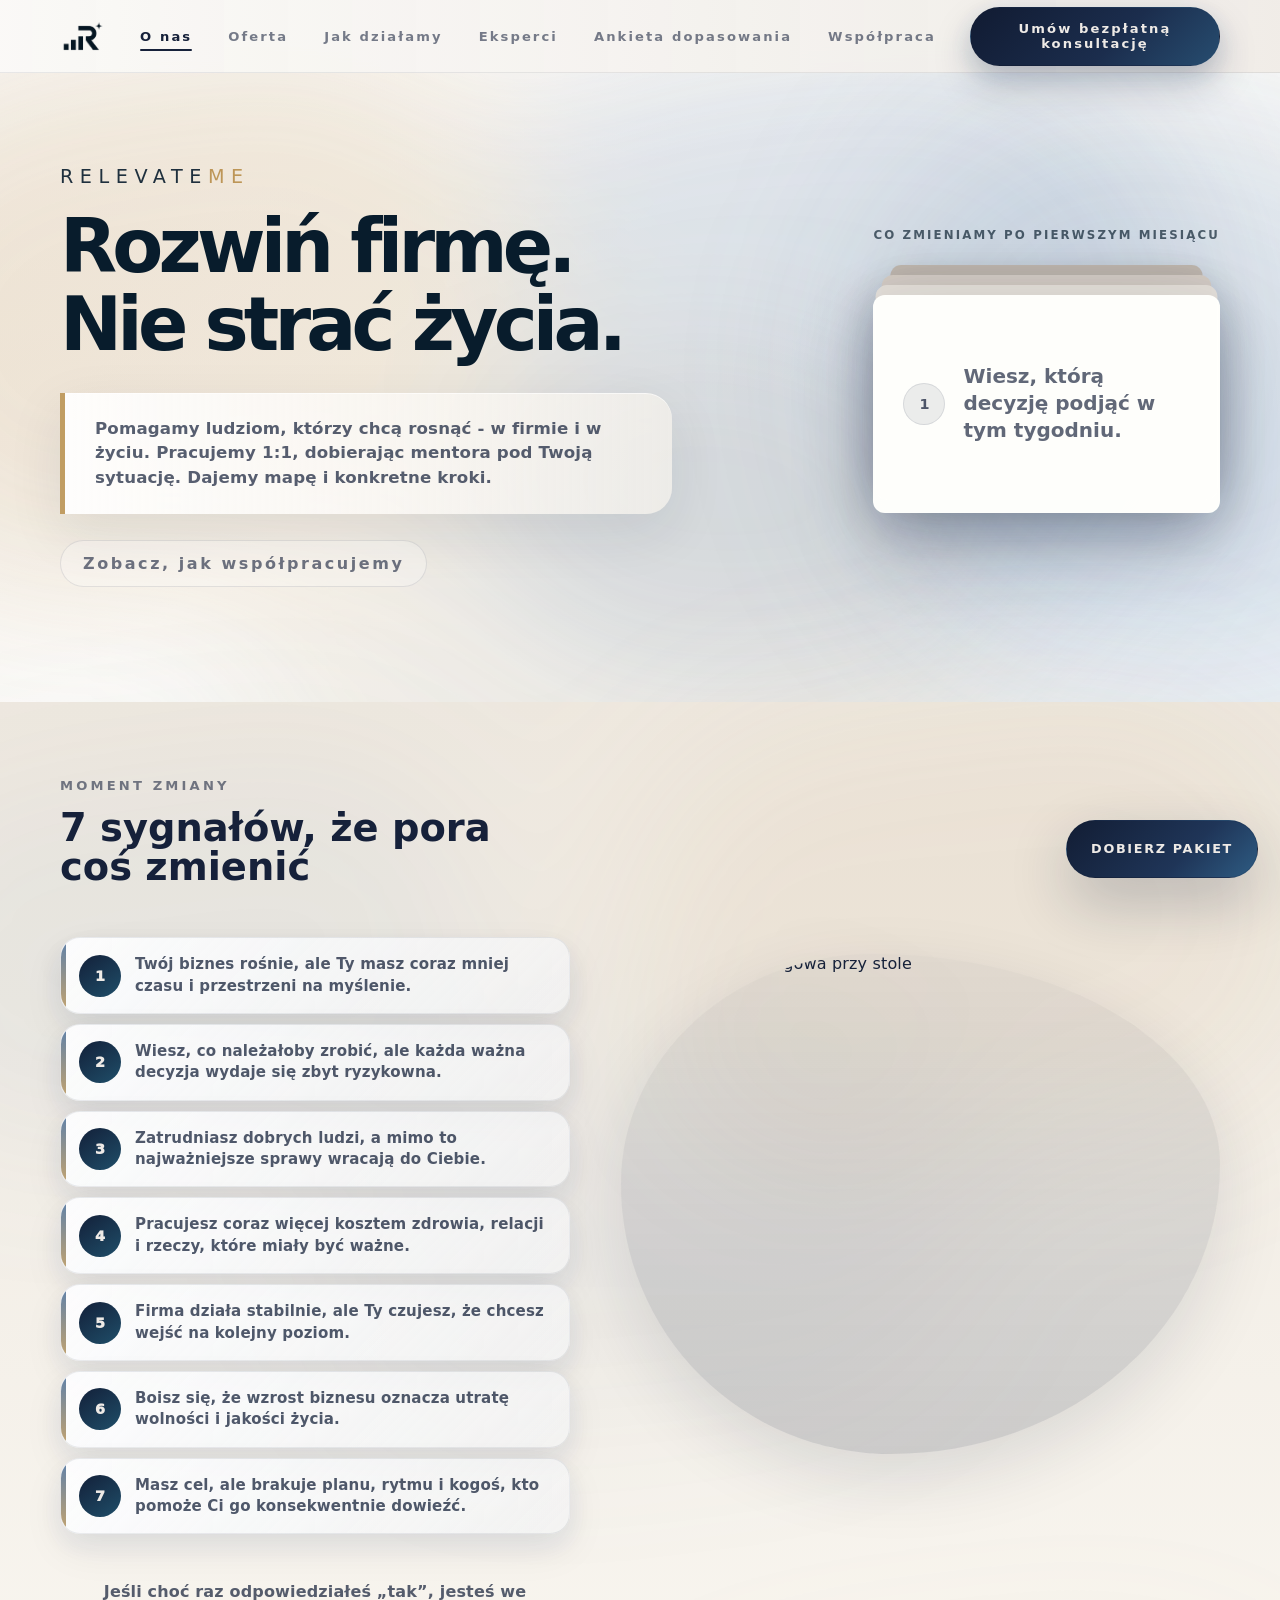
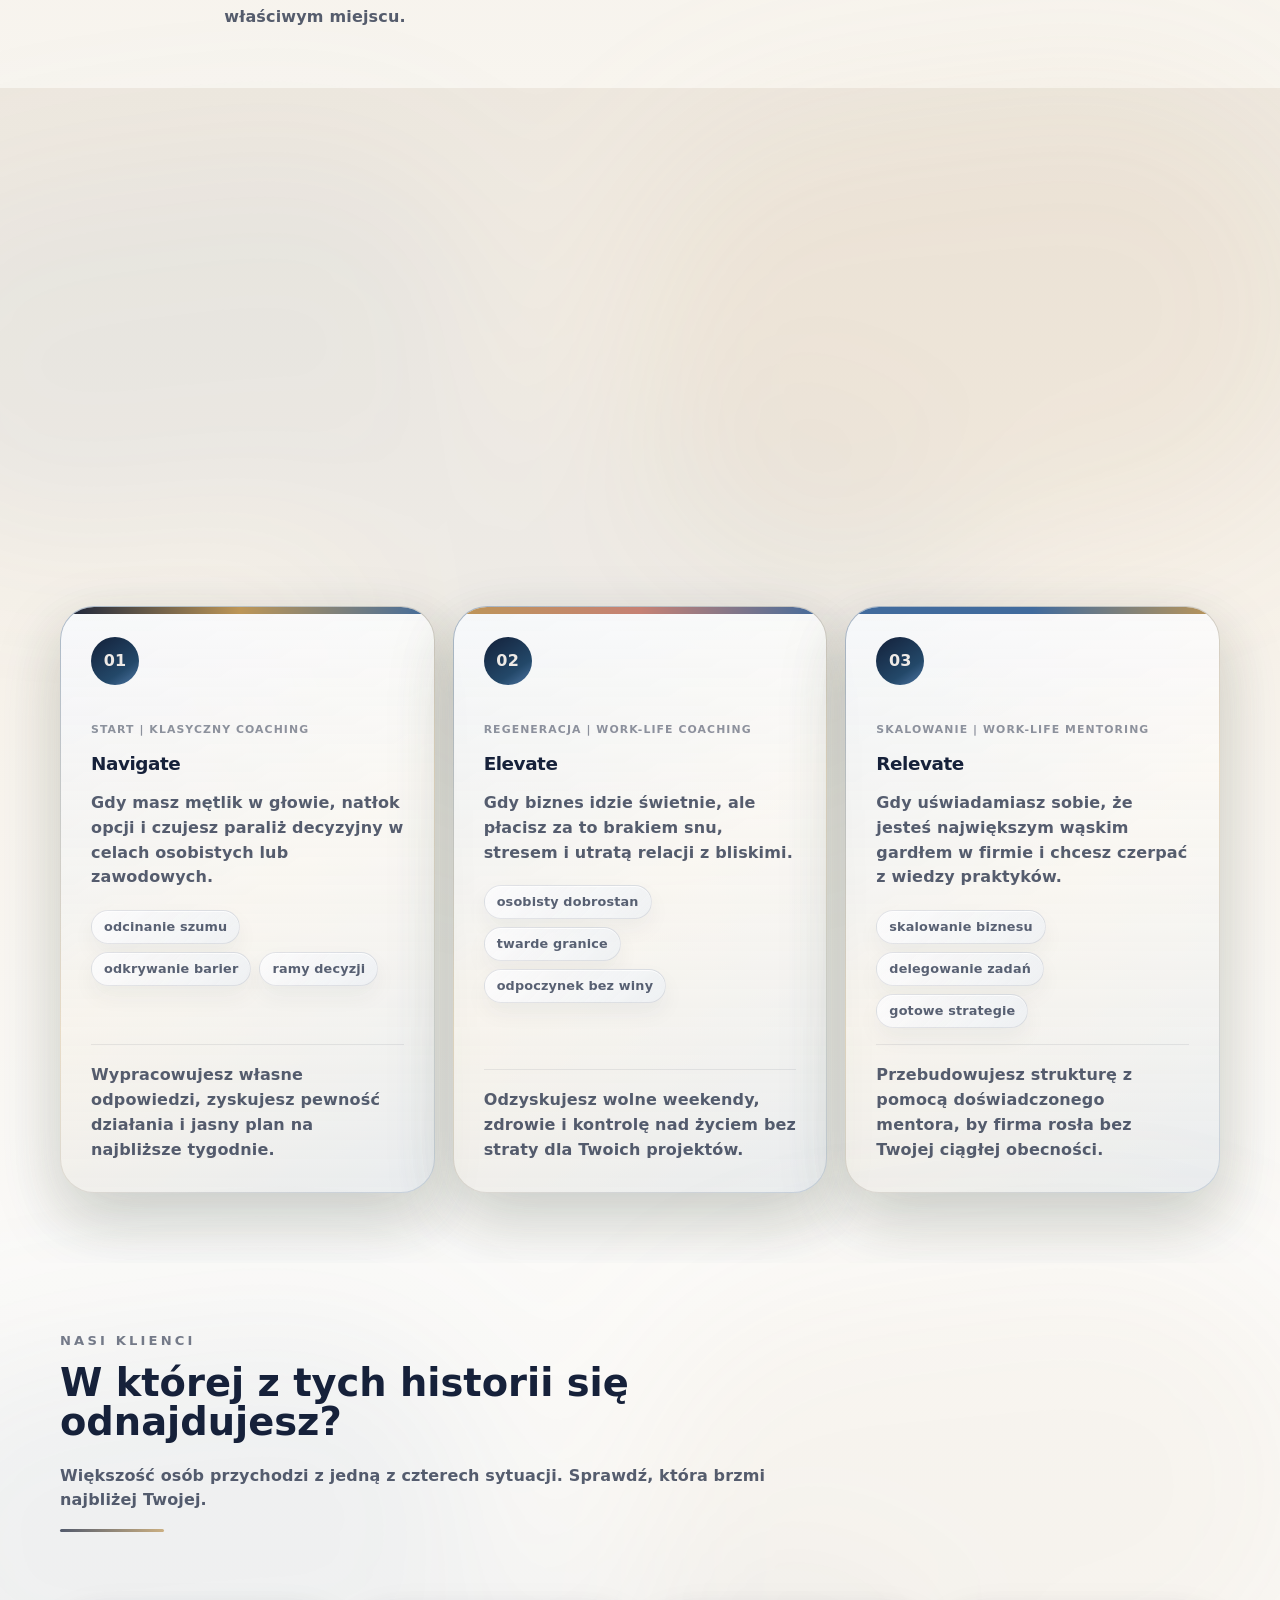
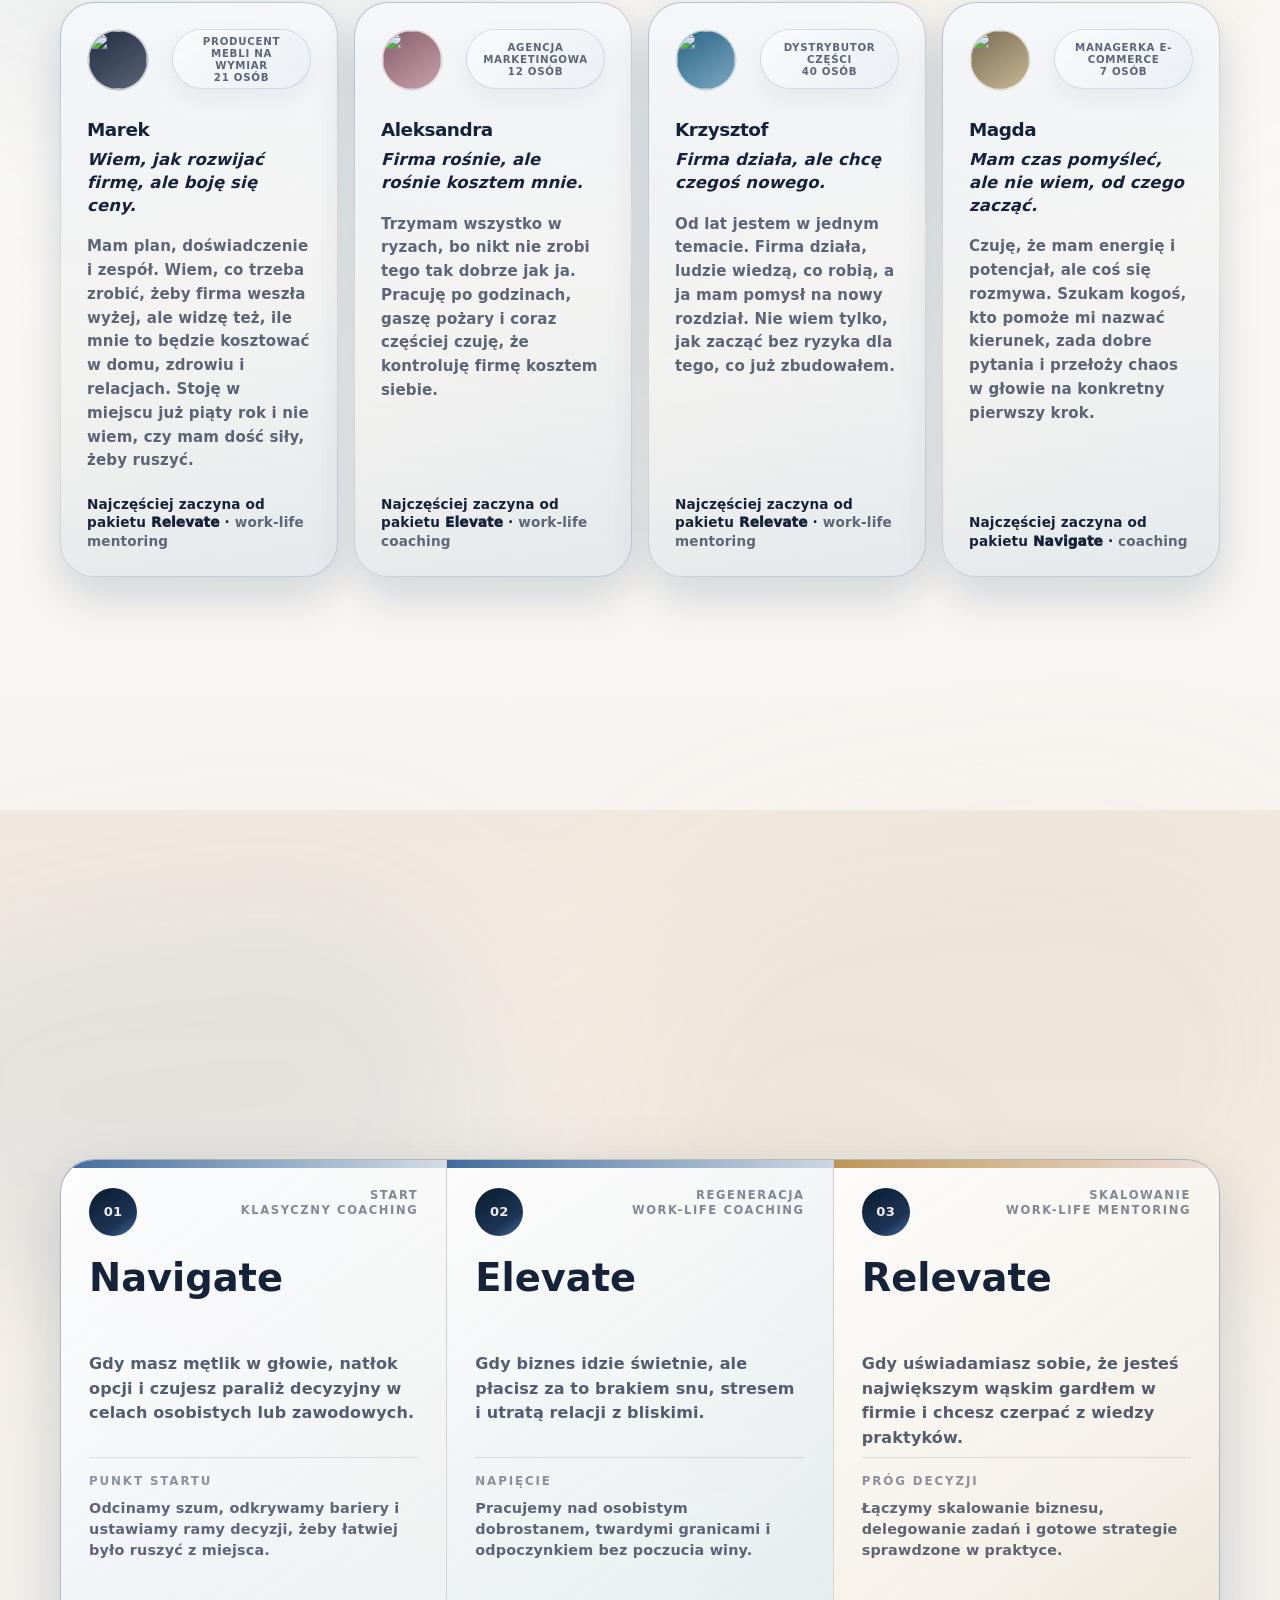
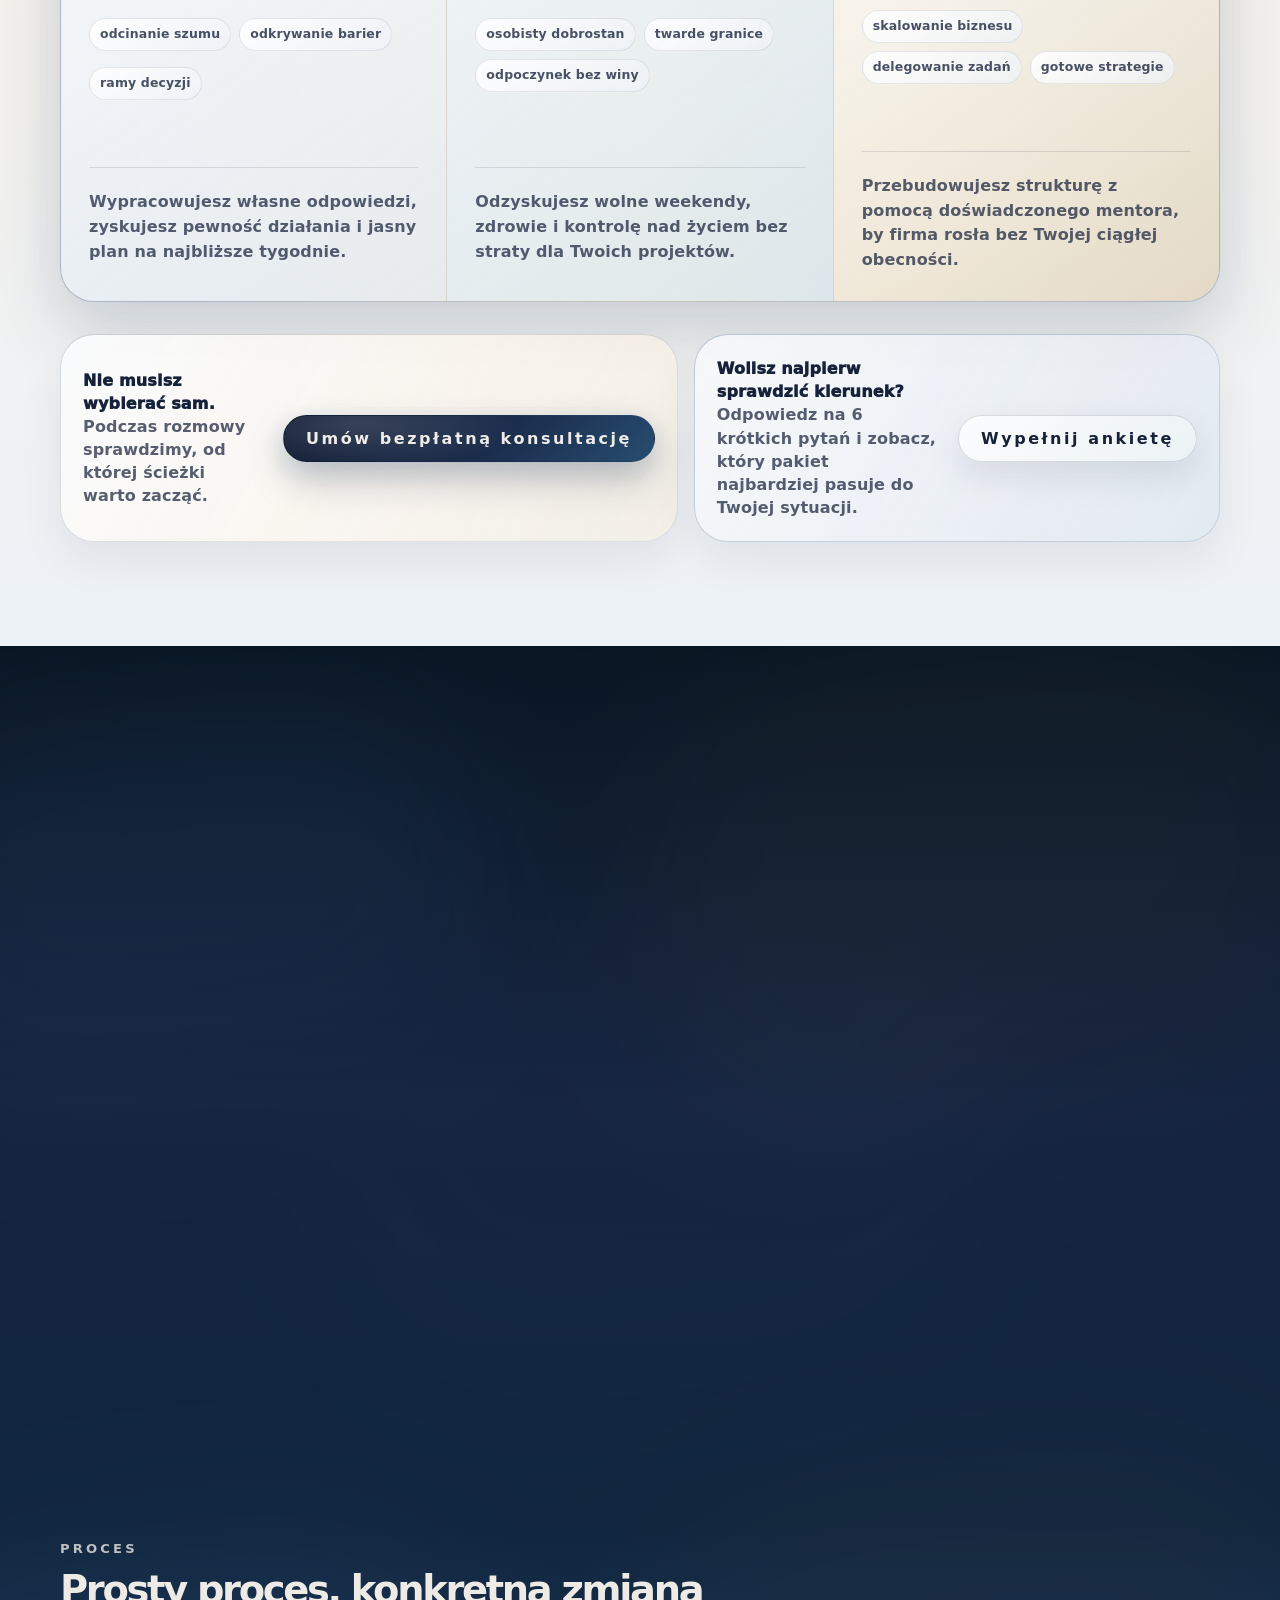
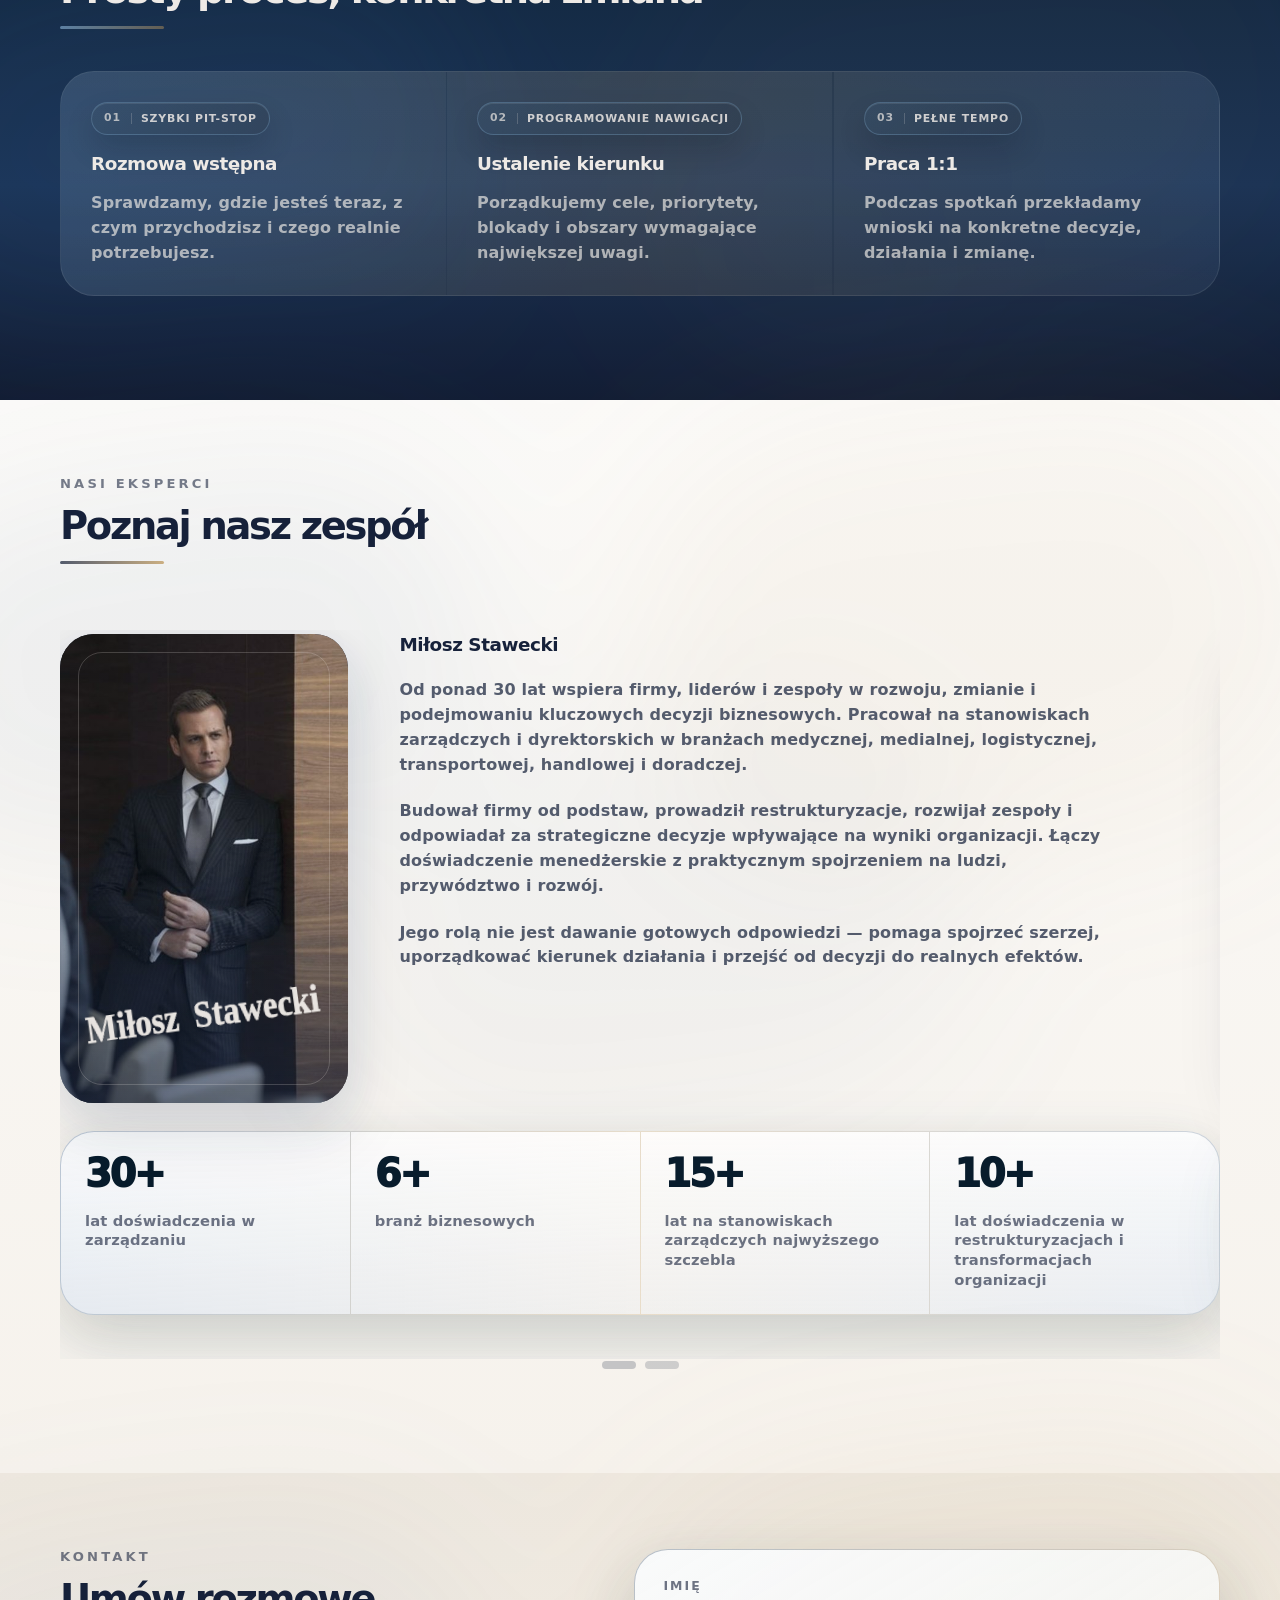
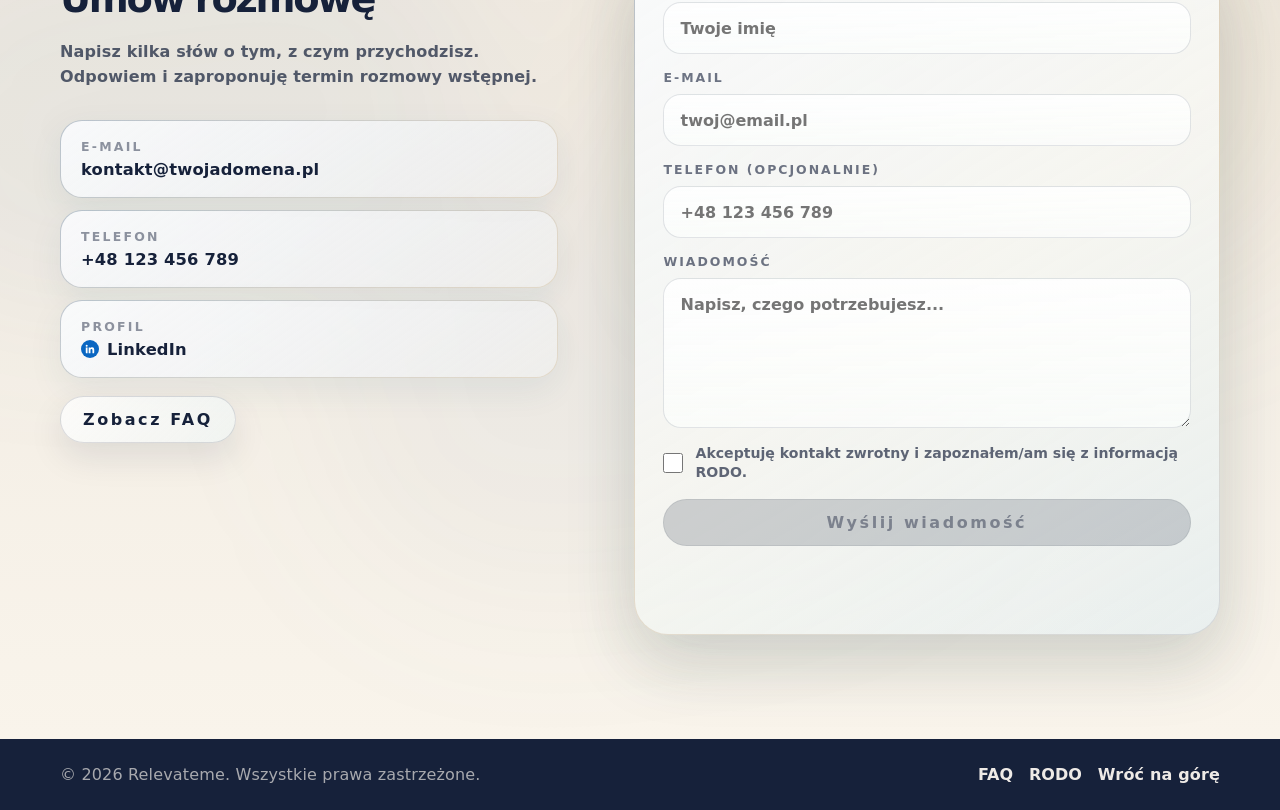
==== index.html @ 5e5f4dad "Revert "minor bugfixes" This reverts commit b60a4ceb5d67448695e13f2357324e31403cd90e." ====
<!-- Created by Patryk Piwowarczyk -->

<!doctype html>
<html lang="pl">
<head>
  <meta charset="utf-8" />
  <meta name="viewport" content="width=device-width, initial-scale=1, viewport-fit=cover" />
  <meta name="theme-color" content="#eeeae6" />

  <title>Relevateme — coaching i mentoring biznesowo-życiowy</title>
  <meta
    name="description"
    content="Coaching i mentoring biznesowo-życiowy dla osób, które chcą rozwijać firmę bez tracenia życia. Praca 1:1, konkretna mapa i decyzje dopasowane do Twojej sytuacji."
  />

  <link rel="preload" href="styles.css?v=package-divider-align-v1" as="style" />
  <link rel="stylesheet" href="styles.css?v=package-divider-align-v1" />
</head>

<body>
  <div class="ambient" aria-hidden="true">
    <div class="ambient__shape ambient__shape--one"></div>
    <div class="ambient__shape ambient__shape--two"></div>
    <div class="ambient__grid"></div>
  </div>

  <header class="siteHeader" id="siteHeader">
    <div class="container nav__inner">
      <a class="brand" href="#home" aria-label="">
        <img class="brand__logo" src="pictures/relevateme-icon.png" alt="" />
      </a>

      <nav class="nav__links" aria-label="">
        <a href="#home"></a>
        <a href="#pakiety"></a>
        <a href="#formula"></a>
        <a href="#eksperci"></a>
        <a href="#pakiety" data-open-quiz></a>
        <a href="#wspolpraca" data-open-modal="cooperation"></a>
      </nav>

      <div class="nav__actions">
        <a class="btn btn--primary nav__cta" href="#kontakt"></a>

        <button class="nav__toggle" id="navToggle" type="button" aria-label="" aria-expanded="false">
          <span></span>
          <span class="nav__toggleMid"></span>
          <span></span>
        </button>
      </div>
    </div>

    <div class="drawer" id="drawer" aria-hidden="true">
      <button class="drawer__backdrop" id="drawerBackdrop" type="button" aria-label=""></button>

      <div class="drawer__panel">
        <a href="#home" class="drawer__link"></a>
        <a href="#pakiety" class="drawer__link"></a>
        <a href="#formula" class="drawer__link"></a>
        <a href="#eksperci" class="drawer__link"></a>
        <a href="#pakiety" class="drawer__link" data-open-quiz></a>
        <a href="#wspolpraca" class="drawer__link" data-open-modal="cooperation"></a>
        <a href="#kontakt" class="btn btn--primary btn--wide"></a>
      </div>
    </div>
  </header>

  <main>
    <section class="hero" id="home">
      <div class="container hero__inner">
        <div class="hero__copy">
          <div class="heroLogo reveal" aria-label="Relevateme">RELEVATE<span>ME</span></div>

          <h1 class="hero__title reveal"></h1>

          <p class="hero__lead reveal"></p>

          <div class="hero__actions reveal">
            <a class="btn btn--text" href="#formula"></a>
          </div>
        </div>

        <div class="hero__aside reveal">
          <p class="quoteStackTitle" data-goal-title></p>
          <button class="quoteCard" type="button" data-goal-card data-tilt aria-label="">
            <span class="quoteCard__layer quoteCard__layer--back" aria-hidden="true"></span>
            <span class="quoteCard__layer quoteCard__layer--middle" aria-hidden="true"></span>
            <span class="quoteCard__nextFace" aria-hidden="true" data-next-goal-face>
              <span class="quoteCard__label" data-next-goal-label></span>
              <span class="quoteCard__text" data-next-goal-text></span>
            </span>
            <span class="quoteCard__face" data-goal-face>
              <span class="quoteCard__label" data-goal-label></span>
              <span class="quoteCard__text" data-goal-text aria-live="polite"></span>
            </span>
          </button>
        </div>
      </div>
    </section>

    <section class="section section--sand" id="sygnaly">
      <div class="container signals">
        <div class="blobImage signals__image reveal" data-tilt>
          <img
            src="https://images.unsplash.com/photo-1556761175-b413da4baf72?auto=format&fit=crop&w=900&q=80"
            alt=""
            loading="lazy"
          />
        </div>

        <div class="signals__intro reveal">
          <p class="eyebrow"></p>
          <h2></h2>
        </div>

        <div class="signals__panel reveal">
          <ol class="signalsList" data-signals-list></ol>

          <p class="signalsKicker"></p>
        </div>
      </div>
    </section>

    <section class="section section--sand" id="coaching">
      <div class="container split split--method">
        <div class="section__copy reveal">
          <p class="eyebrow"></p>

          <h2></h2>

          <p></p>

          <p></p>
        </div>

        <div class="blobImage blobImage--right reveal" data-tilt>
          <img
            src="https://images.unsplash.com/photo-1517048676732-d65bc937f952?auto=format&fit=crop&w=900&q=80"
            alt=""
            loading="lazy"
          />
        </div>
      </div>

      <div class="container offerCards">
        <div class="offerGrid">
          <article class="offerCard reveal" data-tilt>
            <span class="offerCard__number"></span>
            <h3></h3>
            <p></p>
          </article>

          <article class="offerCard reveal" data-tilt>
            <span class="offerCard__number"></span>
            <h3></h3>
            <p></p>
          </article>

          <article class="offerCard reveal" data-tilt>
            <span class="offerCard__number"></span>
            <h3></h3>
            <p></p>
          </article>
        </div>
      </div>
    </section>

    <section class="section section--white" id="historie">
      <div class="container stories">
        <div class="sectionHead reveal">
          <p class="eyebrow"></p>
          <h2></h2>
          <p></p>
        </div>

        <div class="storiesGrid" data-stories-grid></div>
        <div class="storiesDots expertsDots" data-stories-dots aria-hidden="true"></div>

        <div class="storiesCta reveal">
          <p><strong></strong></p>
          <a class="btn btn--primary" href="#kontakt" data-magnetic>
            <span class="btn__shine" aria-hidden="true"></span>
          </a>
        </div>
      </div>
    </section>

    <section class="section section--sand" id="pakiety">
      <div class="container packages">
        <div class="sectionHead reveal">
          <p class="eyebrow"></p>
          <h2></h2>
          <p></p>
        </div>

        <div class="packagesGrid" data-packages-grid></div>
        <div class="packagesDots expertsDots" data-packages-dots aria-hidden="true"></div>

        <div class="packagesCta reveal">
          <article class="packagesCta__item">
            <p><strong></strong></p>
            <a class="btn btn--primary" href="#kontakt" data-magnetic>
              <span class="btn__shine" aria-hidden="true"></span>
            </a>
          </article>

          <article class="packagesCta__item packagesCta__item--quiz">
            <p><strong></strong></p>
            <button class="btn btn--secondary" type="button" data-open-quiz></button>
          </article>
        </div>
      </div>
    </section>

    <section class="section formulaSection" id="formula">
      <div class="container formula reveal">
        <img
          class="formula__image"
          src="pictures/f1-cockpit-section.png"
          alt=""
          loading="lazy"
        />

        <div class="formula__copy">
          <p class="eyebrow eyebrow--light"></p>
          <h2></h2>
          <p class="formula__lead"></p>
          <p class="formula__text"></p>
          <strong class="formula__punchline"></strong>

          <div class="formulaRadioCard">
            <span></span>
            <ul data-formula-points></ul>
          </div>
        </div>

        <div class="formulaMobile" data-formula-mobile aria-label="">
          <div class="formulaMobile__track" data-formula-mobile-track></div>
          <div class="formulaDots expertsDots" data-formula-dots aria-hidden="true"></div>
        </div>
      </div>
    </section>

    <section class="section section--navy processSection" data-process-section>
      <div class="container process">
        <div class="sectionHead reveal">
          <p class="eyebrow eyebrow--light"></p>
          <h2></h2>
        </div>

        <div class="processGrid">
          <article class="processStep" data-process-step>
            <span class="processStep__number"></span>
            <h3></h3>
            <p></p>
          </article>

          <article class="processStep" data-process-step>
            <span class="processStep__number"></span>
            <h3></h3>
            <p></p>
          </article>

          <article class="processStep" data-process-step>
            <span class="processStep__number"></span>
            <h3></h3>
            <p></p>
          </article>
        </div>
      </div>
    </section>

    <section class="section section--white" id="eksperci">
      <div class="container experts">
        <div class="sectionHead reveal">
          <p class="eyebrow"></p>
          <h2></h2>
        </div>

        <div class="expertsCarousel reveal" aria-label="">
          <div class="expertsTrack" data-experts-track></div>
          <div class="expertsDots" data-experts-dots aria-hidden="true"></div>
        </div>
      </div>
    </section>

    <section class="section section--sand" id="kontakt">
      <div class="container contact">
        <div class="contact__copy reveal">
          <p class="eyebrow"></p>
          <h2></h2>
          <p></p>

          <div class="contactCards">
            <a class="contactCard" href="#">
              <span></span>
              <strong></strong>
            </a>

            <a class="contactCard" href="#">
              <span></span>
              <strong></strong>
            </a>

            <a class="contactCard contactCard--linkedin" href="#" target="_blank" rel="noopener noreferrer">
              <span></span>
              <svg class="contactCard__icon" viewBox="0 0 24 24" width="22" height="22" aria-hidden="true">
                <path fill="currentColor" d="M20.45 20.45h-3.56v-5.58c0-1.33-.02-3.04-1.85-3.04-1.86 0-2.14 1.45-2.14 2.95v5.67H9.34V8.99h3.42v1.57h.05c.48-.9 1.64-1.85 3.37-1.85 3.61 0 4.27 2.37 4.27 5.46v6.28ZM5.32 7.42a2.06 2.06 0 1 1 0-4.12 2.06 2.06 0 0 1 0 4.12ZM7.1 20.45H3.54V8.99H7.1v11.46Z"/>
              </svg>
              <strong></strong>
            </a>
          </div>

          <div class="contact__actions">
            <button class="btn btn--secondary" type="button" data-open-modal="faq"></button>
          </div>
        </div>

        <form class="contactForm reveal" id="contactForm" data-email="">
          <label>
            <input type="text" name="name" placeholder="" required />
          </label>

          <label>
            <input type="email" name="email" placeholder="" required />
          </label>

          <label>
            <input
              type="tel"
              name="phone"
              placeholder=""
              autocomplete="tel"
              inputmode="tel"
            />
          </label>

          <label>
            <textarea name="message" rows="5" placeholder="" required></textarea>
          </label>

          <input class="formHoneypot" type="text" name="website" tabindex="-1" autocomplete="off" aria-hidden="true" />

          <label class="contactConsent">
            <input type="checkbox" name="privacyConsent" required />
            <span></span>
          </label>

          <button class="btn btn--primary btn--wide" type="submit" data-contact-submit data-magnetic disabled>
            <span class="btn__shine" aria-hidden="true"></span>
          </button>

          <p class="formStatus" id="formStatus" role="status" aria-live="polite"></p>
        </form>
      </div>
    </section>
  </main>

  <footer class="footer">
    <div class="container footer__inner">
      <p>© <span id="year"></span></p>
      <div class="footer__links">
        <button type="button" data-open-modal="faq"></button>
        <button type="button" data-open-modal="privacy"></button>
        <a href="#home"></a>
      </div>
    </div>
  </footer>

  <div class="siteModal" data-site-modal aria-hidden="true">
    <button class="siteModal__backdrop" type="button" data-modal-close aria-label=""></button>
    <section class="siteModal__panel" role="dialog" aria-modal="true" aria-labelledby="siteModalTitle">
      <button class="siteModal__close" type="button" data-modal-close aria-label="">×</button>
      <div class="siteModal__content" data-modal-content></div>
    </section>
  </div>

  <div class="quizWidget" data-quiz-widget>
    <button class="quizFab" type="button" data-quiz-toggle aria-expanded="false" aria-controls="quizPanel">
      <span class="quizFab__text"></span>
    </button>

    <section class="quizPanel" id="quizPanel" data-quiz-panel aria-hidden="true" aria-label="">
      <header class="quizPanel__header">
        <div>
          <span data-quiz-eyebrow></span>
          <strong data-quiz-title></strong>
        </div>
        <button class="quizPanel__close" type="button" data-quiz-close aria-label="">×</button>
      </header>

      <div class="quizPanel__body" data-quiz-messages aria-live="polite"></div>

      <footer class="quizPanel__footer" data-quiz-footer></footer>
    </section>
  </div>

  <script src="content.js?v=package-divider-align-v1"></script>
  <script src="script.js?v=package-divider-align-v1"></script>
</body>
</html>
---- styles.css ----
/* Created by Patryk Piwowarczyk */

/* =========================================================
   TOKENS
   ========================================================= */

:root {
  --sand: #eeeae6;
  --sand2: #e7e1db;
  --white: #fbfaf8;

  --navy: #16213a;
  --navy2: #21304e;
  --blue: #416b9d;
  --sky: #8eb9de;
  --gold: #bd9657;
  --coral: #c68174;
  --inkBlue: #081c2c;
  --blueWash: #e3eaf2;
  --goldWash: #f2dfb8;
  --roseWash: #ead4cf;
  --muted: rgba(22, 33, 58, 0.68);
  --muted2: rgba(22, 33, 58, 0.48);

  --line: rgba(22, 33, 58, 0.12);
  --lineStrong: rgba(22, 33, 58, 0.22);

  --card: rgba(255, 255, 255, 0.62);
  --cardStrong: rgba(255, 255, 255, 0.86);

  --radius: 20px;
  --radius2: 34px;
  --radiusBlob: 42% 58% 55% 45% / 46% 42% 58% 54%;

  --shadow: 0 24px 70px rgba(22, 33, 58, 0.12);
  --shadow2: 0 16px 42px rgba(22, 33, 58, 0.1);
  --shadowTint: 0 26px 68px rgba(36, 84, 111, 0.18);
  --shadowGold: 0 22px 58px rgba(157, 116, 52, 0.14);
  --accentLine: linear-gradient(90deg, #16213a 0%, #bd9657 48%, #416b9d 100%);
  --surfaceGlow: linear-gradient(135deg, rgba(65, 107, 157, 0.18), rgba(189, 150, 87, 0.16), rgba(65, 107, 157, 0.14));

  --max: 1160px;
  --navH: 72px;

  --ease: cubic-bezier(0.2, 0.8, 0.2, 1);
  --ease2: cubic-bezier(0.16, 1, 0.3, 1);

  --h1: clamp(2.65rem, 5.8vw, 6.4rem);
  --h2: clamp(1.85rem, 3vw, 3.25rem);
  --h3: clamp(1.15rem, 1.4vw, 1.35rem);
  --p: clamp(1rem, 1.1vw, 1.1rem);
}

/* =========================================================
   BASE
   ========================================================= */

* {
  box-sizing: border-box;
}

html {
  min-height: 100%;
  scroll-behavior: smooth;
  background: #f3eee7;
}

body {
  min-height: 100%;
  margin: 0;
  font-family:
    Inter, ui-sans-serif, system-ui, -apple-system, BlinkMacSystemFont,
    "Segoe UI", Roboto, Arial, sans-serif;
  color: var(--navy);
  overflow-x: hidden;
  background:
    linear-gradient(180deg, #f4eee7 0%, #fbfaf8 30%, #eef3f8 58%, #f1e8de 100%);
  letter-spacing: 0.01em;
}

@supports (height: 100svh) {
  html,
  body {
    min-height: 100svh;
  }
}

body.drawer-open,
body.modal-open {
  overflow: hidden;
}

a {
  color: inherit;
  text-decoration: none;
}

button,
input,
textarea {
  font: inherit;
}

img {
  max-width: 100%;
}

.container {
  width: min(var(--max), calc(100% - 48px));
  margin: 0 auto;
}

::selection {
  background: var(--navy);
  color: var(--sand);
}

/* =========================================================
   AMBIENT
   ========================================================= */

.ambient {
  position: fixed;
  inset: 0;
  z-index: -1;
  overflow: hidden;
  pointer-events: none;
}

.ambient__shape {
  position: absolute;
  border-radius: 999px;
  filter: blur(34px);
  opacity: 0.42;
}

.ambient__shape--one {
  top: -150px;
  right: -120px;
  width: 440px;
  height: 440px;
  background: rgba(65, 107, 157, 0.24);
}

.ambient__shape--two {
  bottom: 5%;
  left: -160px;
  width: 380px;
  height: 380px;
  background: rgba(189, 150, 87, 0.18);
}

.ambient__grid {
  position: absolute;
  inset: 0;
  opacity: 0.16;
  background-image:
    linear-gradient(rgba(22, 33, 58, 0.16) 1px, transparent 1px),
    linear-gradient(90deg, rgba(22, 33, 58, 0.14) 1px, transparent 1px);
  background-size: 56px 56px;
  mask-image: linear-gradient(180deg, rgba(0, 0, 0, 0.65), transparent 68%);
}

/* =========================================================
   HEADER / NAV
   ========================================================= */

.siteHeader {
  position: fixed;
  top: 0;
  right: 0;
  left: 0;
  z-index: 100;
  padding-top: env(safe-area-inset-top);
  background:
    linear-gradient(90deg, rgba(251, 250, 248, 0.86), rgba(240, 236, 231, 0.78)),
    rgba(238, 234, 230, 0.76);
  border-bottom: 1px solid rgba(22, 33, 58, 0.08);
  backdrop-filter: blur(18px);
  -webkit-backdrop-filter: blur(18px);
  transition:
    background 0.24s var(--ease),
    box-shadow 0.24s var(--ease);
}

.siteHeader.is-scrolled {
  background:
    linear-gradient(90deg, rgba(251, 250, 248, 0.94), rgba(239, 235, 230, 0.9)),
    rgba(238, 234, 230, 0.92);
  box-shadow: 0 14px 34px rgba(22, 33, 58, 0.08);
}

.nav__inner {
  display: flex;
  align-items: center;
  justify-content: space-between;
  height: var(--navH);
  gap: 22px;
}

.brand {
  display: inline-flex;
  align-items: center;
  flex: 0 0 auto;
  width: 46px;
  min-width: 46px;
}

.brand__logo {
  display: block;
  width: 46px;
  height: 46px;
  object-fit: contain;
  object-position: center;
}

.nav__links {
  display: flex;
  align-items: center;
  justify-content: center;
  gap: clamp(16px, 2.5vw, 42px);
}

.nav__links a {
  position: relative;
  padding: 12px 2px;
  color: rgba(22, 33, 58, 0.58);
  font-size: 0.82rem;
  font-weight: 760;
  letter-spacing: 0.16em;
  white-space: nowrap;
  transition: color 0.22s var(--ease);
}

.nav__links a:hover,
.nav__links a.is-active {
  color: var(--navy);
}

.nav__links a::after {
  content: "";
  position: absolute;
  right: 2px;
  bottom: 5px;
  left: 2px;
  height: 2px;
  border-radius: 999px;
  opacity: 0;
  transform: scaleX(0.5);
  background: var(--navy);
  transition:
    opacity 0.22s var(--ease),
    transform 0.22s var(--ease);
}

.nav__links a:hover::after,
.nav__links a.is-active::after {
  opacity: 1;
  transform: scaleX(1);
}

.nav__actions {
  display: flex;
  align-items: center;
  gap: 14px;
}

.nav__cta {
  min-height: 38px;
  max-width: 250px;
  padding: 8px 18px;
  font-size: 0.82rem;
  line-height: 1.18;
}

.linkedin {
  display: grid;
  width: 42px;
  height: 42px;
  place-items: center;
  border-radius: 50%;
  background: #0a79b8;
  color: #fff;
  box-shadow: 0 14px 28px rgba(10, 121, 184, 0.18);
  transition:
    transform 0.22s var(--ease),
    box-shadow 0.22s var(--ease);
}

.linkedin:hover {
  transform: translateY(-2px);
  box-shadow: 0 18px 34px rgba(10, 121, 184, 0.25);
}

/* =========================================================
   BUTTONS
   ========================================================= */

.btn {
  position: relative;
  display: inline-flex;
  align-items: center;
  justify-content: center;
  min-height: 46px;
  padding: 13px 22px;
  overflow: hidden;
  border: 1px solid transparent;
  border-radius: 999px;
  cursor: pointer;
  color: var(--navy);
  font-weight: 820;
  letter-spacing: 0.16em;
  text-align: center;
  transition:
    transform 0.24s var(--ease),
    background 0.24s var(--ease),
    border-color 0.24s var(--ease),
    color 0.24s var(--ease),
    box-shadow 0.24s var(--ease);
  will-change: transform;
}

.btn:hover {
  transform: translateY(-2px);
}

.btn--primary {
  background:
    linear-gradient(135deg, #111b32 0%, #1b2d4d 58%, #274d70 100%);
  color: var(--sand);
  box-shadow: 0 18px 38px rgba(22, 33, 58, 0.22), 0 8px 24px rgba(65, 107, 157, 0.16);
}

.btn--primary:hover {
  background:
    linear-gradient(135deg, #0f1830 0%, #20375d 60%, #2d5b83 100%);
  box-shadow: 0 24px 54px rgba(22, 33, 58, 0.28);
}

.btn:disabled,
.btn[disabled],
.btn:disabled:hover,
.btn[disabled]:hover {
  cursor: not-allowed;
  transform: none;
  box-shadow: none;
}

.btn--primary:disabled,
.btn--primary[disabled],
.btn--primary:disabled:hover,
.btn--primary[disabled]:hover {
  border-color: rgba(22, 33, 58, 0.08);
  background: rgba(22, 33, 58, 0.18);
  color: rgba(22, 33, 58, 0.44);
}

.btn:disabled .btn__shine,
.btn[disabled] .btn__shine {
  opacity: 0;
}

.btn--secondary {
  border-color: rgba(22, 33, 58, 0.14);
  background:
    linear-gradient(135deg, rgba(255, 255, 255, 0.76), rgba(239, 246, 246, 0.64));
  color: var(--navy);
  box-shadow: 0 14px 34px rgba(22, 33, 58, 0.1);
}

.btn--secondary:hover {
  border-color: rgba(22, 33, 58, 0.24);
  background: rgba(255, 255, 255, 0.78);
  box-shadow: 0 20px 46px rgba(22, 33, 58, 0.14);
}

.btn--outline {
  background: transparent;
  border-color: var(--lineStrong);
  color: rgba(22, 33, 58, 0.74);
}

.btn--outline:hover {
  border-color: var(--navy);
  color: var(--navy);
}

.btn--text {
  padding-inline: 0;
  background: transparent;
  color: rgba(22, 33, 58, 0.62);
  box-shadow: none;
}

.btn--text:hover {
  color: var(--navy);
}

.btn--wide {
  width: 100%;
}

.btn__shine {
  position: absolute;
  inset: -1px;
  pointer-events: none;
  opacity: 0.34;
  border-radius: inherit;
  background: radial-gradient(
    250px 70px at var(--mx, 20%) var(--my, 20%),
    rgba(255, 255, 255, 0.44),
    transparent 65%
  );
}

/* =========================================================
   MOBILE DRAWER
   ========================================================= */

.nav__toggle {
  position: relative;
  display: none;
  width: 44px;
  height: 44px;
  padding: 0;
  border: 1px solid var(--line);
  border-radius: 50%;
  background: rgba(255, 255, 255, 0.38);
  color: transparent;
  cursor: pointer;
}

.nav__toggle::before,
.nav__toggle::after,
.nav__toggleMid {
  content: "";
  position: absolute;
  right: 12px;
  left: 12px;
  height: 2px;
  border-radius: 999px;
  background: var(--navy);
  transition:
    transform 0.22s var(--ease),
    opacity 0.22s var(--ease);
}

.nav__toggle::before {
  top: 14px;
}

.nav__toggleMid {
  top: 50%;
  transform: translateY(-50%);
}

.nav__toggle::after {
  bottom: 14px;
}

.nav__toggle[aria-expanded="true"]::before {
  transform: translateY(7px) rotate(45deg);
}

.nav__toggle[aria-expanded="true"] .nav__toggleMid {
  opacity: 0;
}

.nav__toggle[aria-expanded="true"]::after {
  transform: translateY(-7px) rotate(-45deg);
}

.drawer {
  position: fixed;
  top: calc(var(--navH) + env(safe-area-inset-top));
  right: 0;
  bottom: 0;
  left: 0;
  z-index: 90;
  opacity: 0;
  pointer-events: none;
  transition: opacity 0.24s var(--ease);
}

.drawer.is-open {
  opacity: 1;
  pointer-events: auto;
}

.drawer__backdrop {
  position: absolute;
  inset: 0;
  border: 0;
  background: rgba(22, 33, 58, 0.14);
}

.drawer__panel {
  position: absolute;
  top: 16px;
  right: 16px;
  width: min(290px, calc(100% - 32px));
  padding: 18px;
  border: 1px solid var(--line);
  border-radius: 28px;
  background: rgba(251, 250, 248, 0.94);
  box-shadow: var(--shadow);
  backdrop-filter: blur(18px);
  -webkit-backdrop-filter: blur(18px);
  transform: translateY(-10px);
  transition: transform 0.24s var(--ease);
}

.drawer.is-open .drawer__panel {
  transform: translateY(0);
}

.drawer__link {
  display: block;
  padding: 16px;
  border-radius: 18px;
  color: rgba(22, 33, 58, 0.72);
  font-weight: 800;
  letter-spacing: 0.16em;
  text-align: center;
}

.drawer__link:hover {
  background: rgba(22, 33, 58, 0.06);
  color: var(--navy);
}

/* =========================================================
   HERO
   ========================================================= */

.hero {
  position: relative;
  min-height: 78svh;
  padding-top: calc(var(--navH) + env(safe-area-inset-top));
  overflow: hidden;
  background:
    linear-gradient(180deg, rgba(251, 250, 248, 0.86), rgba(251, 250, 248, 0) 62%),
    linear-gradient(145deg, #f4eee7 0%, #fbfaf8 46%, #eef3f8 100%);
  isolation: isolate;
}

.hero::before {
  content: "";
  position: absolute;
  top: 8%;
  left: -14%;
  z-index: 0;
  width: min(58vw, 720px);
  height: min(44vw, 520px);
  border-radius: 999px;
  pointer-events: none;
  background: rgba(189, 150, 87, 0.22);
  box-shadow:
    48vw 10vw 0 42px rgba(65, 107, 157, 0.2),
    30vw 28vw 0 18px rgba(189, 150, 87, 0.12);
  opacity: 0.78;
  filter: blur(76px);
  transform: translate3d(0, 0, 0) rotate(-8deg);
}

.hero::after {
  content: "";
  position: absolute;
  right: -16%;
  bottom: 5%;
  z-index: 0;
  width: min(52vw, 640px);
  height: min(46vw, 560px);
  border-radius: 999px;
  background: rgba(65, 107, 157, 0.16);
  opacity: 0.86;
  filter: blur(82px);
  pointer-events: none;
  transform: translate3d(0, 0, 0) rotate(10deg);
}

.hero__inner {
  position: relative;
  z-index: 1;
  display: grid;
  grid-template-columns: minmax(0, 0.86fr) minmax(360px, 0.62fr);
  align-items: center;
  min-height: calc(78svh - var(--navH));
  gap: clamp(58px, 8vw, 128px);
  padding: clamp(46px, 5.5vw, 70px) 0 clamp(72px, 7vw, 98px);
}

.hero__copy {
  display: grid;
  align-content: center;
  max-width: 720px;
}

.heroLogo {
  display: inline-flex;
  width: fit-content;
  max-width: 100%;
  margin: 0 0 22px;
  color: rgba(8, 28, 44, 0.9);
  font-size: clamp(1.08rem, 1.5vw, 1.38rem);
  font-weight: 520;
  letter-spacing: 0.34em;
  line-height: 1;
  text-transform: uppercase;
  white-space: nowrap;
}

.heroLogo span {
  color: var(--gold);
}

.eyebrow {
  margin: 0 0 28px;
  color: rgba(22, 33, 58, 0.58);
  font-size: 0.82rem;
  font-weight: 860;
  letter-spacing: 0.24em;
  text-transform: uppercase;
}

.eyebrow--light {
  color: rgba(238, 234, 230, 0.78);
}

.hero__title {
  max-width: 680px;
  margin: 0;
  color: var(--inkBlue);
  font-size: var(--h1);
  line-height: 1.055;
  letter-spacing: -0.065em;
  white-space: pre-line;
}

.hero__lead {
  max-width: 612px;
  margin: 28px 0 0;
  padding: 24px 28px 24px 30px;
  border-left: 5px solid rgba(189, 150, 87, 0.92);
  border-radius: 0 26px 26px 0;
  background:
    linear-gradient(90deg, rgba(255, 255, 255, 0.88), rgba(246, 241, 233, 0.58)),
    rgba(255, 255, 255, 0.26);
  color: rgba(22, 33, 58, 0.72);
  box-shadow:
    0 18px 56px rgba(22, 33, 58, 0.09),
    inset 0 1px 0 rgba(255, 255, 255, 0.62);
  font-size: clamp(1.04rem, 1.18vw, 1.18rem);
  font-weight: 650;
  line-height: 1.48;
}

.hero__actions {
  display: flex;
  flex-wrap: wrap;
  align-items: center;
  gap: 14px;
  margin-top: 26px;
}

.hero__actions .btn {
  width: auto;
  min-width: min(100%, 330px);
}

.hero__actions .btn--text {
  min-height: 46px;
  padding: 13px 22px;
  justify-content: center;
  border-color: rgba(22, 33, 58, 0.1);
  background: rgba(255, 255, 255, 0.26);
  line-height: 1.2;
}

.hero__actions .btn--text:hover {
  border-color: rgba(22, 33, 58, 0.18);
  background: rgba(255, 255, 255, 0.42);
}

.hero__aside {
  display: grid;
  gap: 16px;
  justify-items: center;
  justify-content: end;
  align-self: center;
  width: 100%;
}

.quoteStackTitle {
  width: min(380px, 100%);
  margin: 0;
  color: rgba(8, 28, 44, 0.68);
  font-size: clamp(0.72rem, 0.92vw, 0.84rem);
  font-weight: 880;
  letter-spacing: 0.18em;
  line-height: 1.3;
  text-align: center;
  text-transform: uppercase;
}

.quoteCard {
  position: relative;
  width: min(380px, 100%);
  min-height: 268px;
  --card-back-scale: 0.9;
  --card-middle-scale: 0.95;
  --card-next-scale: 0.985;
  --card-front-scale: 1;
  --card-back-top: 6px;
  --card-middle-top: 16px;
  --card-next-top: 26px;
  --card-front-top: 36px;
  --card-rear-bg: #b3aaa2;
  --card-back-bg: #bfb7ae;
  --card-middle-bg: #d3cbc3;
  --card-next-bg: rgba(236, 231, 224, 0.98);
  --card-next-bg-mid: rgba(244, 240, 235, 0.98);
  --card-front-bg: rgba(255, 255, 252, 0.98);
  --card-rear-shadow: 0 18px 44px rgba(22, 33, 58, 0.12);
  --card-stack-shadow: 0 24px 58px rgba(22, 33, 58, 0.18);
  --card-front-shadow: 0 34px 82px rgba(22, 33, 58, 0.22);
  --card-cycle-speed: 0.92s;
  --card-cycle-ease: cubic-bezier(0.2, 1, 0.26, 1);
  --card-exit-x: 0;
  --card-exit-y: 260px;
  --card-under-x: 0;
  --card-under-y: 28px;
  --card-return-x: 0;
  --card-return-y: -34px;
  --layer-forward-x: 0;
  --layer-forward-y: 10px;
  padding: 0;
  border: 0;
  border-radius: 26px;
  background: transparent;
  appearance: none;
  -webkit-appearance: none;
  color: inherit;
  cursor: pointer;
  font: inherit;
  text-align: left;
  -webkit-tap-highlight-color: transparent;
  transition:
    filter 0.22s var(--ease);
}

.quoteCard:hover {
  filter: brightness(1.015);
}

.quoteCard:focus-visible {
  outline: none;
}

.quoteCard::before {
  content: "";
  position: absolute;
  top: var(--card-back-top);
  right: 0;
  left: 0;
  z-index: 0;
  height: 218px;
  border-radius: 12px;
  background-color: var(--card-rear-bg);
  box-shadow: var(--card-rear-shadow);
  opacity: 0;
  pointer-events: none;
  transform: scale(calc(var(--card-back-scale) - 0.03));
  transform-origin: center top;
}

.quoteCard__layer,
.quoteCard__nextFace,
.quoteCard__face {
  position: absolute;
  right: 0;
  left: 0;
  height: 218px;
  border-radius: 12px;
  box-shadow: var(--card-stack-shadow);
  transform-origin: center top;
}

.quoteCard__layer {
  pointer-events: none;
}

.quoteCard__layer--back {
  top: var(--card-back-top);
  right: 0;
  left: 0;
  z-index: 1;
  background-color: var(--card-back-bg);
  transform: scale(var(--card-back-scale));
}

.quoteCard__layer--middle {
  top: var(--card-middle-top);
  right: 0;
  left: 0;
  z-index: 2;
  background-color: var(--card-middle-bg);
  transform: scale(var(--card-middle-scale));
}

.quoteCard__nextFace {
  display: grid;
  grid-template-columns: auto minmax(0, 1fr);
  gap: 18px;
  align-items: center;
  align-content: center;
  top: var(--card-next-top);
  right: 0;
  left: 0;
  z-index: 3;
  padding: 30px;
  border: 0;
  background-color: var(--card-next-bg);
  filter: brightness(0.96) saturate(0.96);
  transform: scale(var(--card-next-scale));
}

.quoteCard__face {
  display: grid;
  grid-template-columns: auto minmax(0, 1fr);
  gap: 18px;
  align-items: center;
  align-content: center;
  top: var(--card-front-top);
  z-index: 4;
  padding: 30px;
  border: 0;
  background-color: var(--card-front-bg);
  box-shadow: var(--card-front-shadow);
}

.quoteCard.is-cycling .quoteCard__face {
  animation:
    cardToBack var(--card-cycle-speed) cubic-bezier(0.24, 1.12, 0.34, 1) forwards,
    frontCardColorToBack var(--card-cycle-speed) cubic-bezier(0.24, 1.12, 0.34, 1) forwards;
}

.quoteCard.is-cycling .quoteCard__nextFace {
  animation:
    nextCardForward var(--card-cycle-speed) var(--card-cycle-ease) forwards,
    nextCardColorForward var(--card-cycle-speed) var(--card-cycle-ease) forwards;
}

.quoteCard.is-cycling .quoteCard__layer--middle {
  animation:
    middleCardForward var(--card-cycle-speed) var(--card-cycle-ease) forwards,
    middleCardColorForward var(--card-cycle-speed) var(--card-cycle-ease) forwards;
}

.quoteCard.is-cycling .quoteCard__layer--back {
  animation:
    backCardForward var(--card-cycle-speed) var(--card-cycle-ease) forwards,
    backCardColorForward var(--card-cycle-speed) var(--card-cycle-ease) forwards;
}

.quoteCard.is-cycling::before {
  animation:
    rearCardReveal var(--card-cycle-speed) var(--card-cycle-ease) forwards,
    rearCardColorReveal var(--card-cycle-speed) var(--card-cycle-ease) forwards;
}

.quoteCard.is-cycling.is-handoff .quoteCard__face {
  z-index: 4;
  opacity: 1;
  animation: none;
  background-color: var(--card-front-bg);
  box-shadow: var(--card-front-shadow);
  filter: brightness(1) saturate(1);
  transform: translate(0, 0) rotate(0) scale(1);
}

.quoteCard.is-cycling.is-handoff .quoteCard__nextFace {
  z-index: 3;
  opacity: 1;
  animation: none;
  background-color: var(--card-next-bg);
  box-shadow: var(--card-stack-shadow);
  filter: brightness(0.96) saturate(0.96);
  transform: scale(var(--card-next-scale));
}

.quoteCard.is-cycling.is-handoff .quoteCard__layer--middle {
  animation: none;
  background-color: var(--card-middle-bg);
  box-shadow: var(--card-stack-shadow);
  transform: scale(var(--card-middle-scale));
}

.quoteCard.is-cycling.is-handoff .quoteCard__layer--back {
  animation: none;
  background-color: var(--card-back-bg);
  box-shadow: var(--card-stack-shadow);
  transform: scale(var(--card-back-scale));
}

.quoteCard.is-cycling.is-handoff::before {
  animation: none;
  opacity: 0;
}

.quoteCard__label {
  display: inline-grid;
  width: 42px;
  height: 42px;
  max-width: 100%;
  place-items: center;
  padding: 0;
  border: 1px solid rgba(22, 33, 58, 0.1);
  border-radius: 50%;
  background: rgba(22, 33, 58, 0.08);
  color: rgba(22, 33, 58, 0.74);
  font-size: 0.9rem;
  font-weight: 900;
  letter-spacing: 0;
  line-height: 1;
  text-align: center;
}

.quoteCard__text {
  display: block;
  max-width: 100%;
  margin: 0;
  color: rgba(22, 33, 58, 0.68);
  font-size: 1.25rem;
  font-weight: 760;
  line-height: 1.35;
  overflow-wrap: normal;
  text-wrap: pretty;
}

.quoteCard__nextFace .quoteCard__label,
.quoteCard__nextFace .quoteCard__text {
  opacity: 0;
}

.quoteCard.is-cycling .quoteCard__nextFace .quoteCard__label,
.quoteCard.is-cycling .quoteCard__nextFace .quoteCard__text {
  opacity: 1;
}

.quoteCard.is-cycling.is-handoff .quoteCard__nextFace .quoteCard__label,
.quoteCard.is-cycling.is-handoff .quoteCard__nextFace .quoteCard__text {
  opacity: 0;
}

@keyframes cardToBack {
  0% {
    opacity: 1;
    z-index: 4;
    transform: translate(0, 0) rotate(0) scale(1);
  }

  38% {
    opacity: 1;
    z-index: 4;
    transform: translate(var(--card-exit-x), var(--card-exit-y)) rotate(0) scale(0.95);
  }

  64% {
    opacity: 0.62;
    z-index: 0;
    transform: translate(var(--card-under-x), var(--card-under-y)) rotate(0) scale(0.9);
  }

  78% {
    opacity: 0;
    z-index: 0;
    transform: translate(var(--card-under-x), var(--card-under-y)) rotate(0) scale(0.91);
  }

  79% {
    opacity: 0;
    z-index: 4;
    transform: translate(var(--card-return-x), var(--card-return-y)) rotate(0) scale(0.99);
  }

  100% {
    opacity: 0;
    z-index: 4;
    transform: translate(0, 0) rotate(0) scale(1);
  }
}

@keyframes frontCardColorToBack {
  0% {
    background-color: var(--card-front-bg);
    box-shadow: var(--card-front-shadow);
    filter: brightness(1) saturate(1);
  }

  38% {
    background-color: var(--card-next-bg);
    box-shadow: var(--card-stack-shadow);
    filter: brightness(0.96) saturate(0.96);
  }

  64% {
    background-color: var(--card-middle-bg);
    box-shadow: var(--card-stack-shadow);
    filter: brightness(0.94) saturate(0.94);
  }

  100% {
    background-color: var(--card-back-bg);
    box-shadow: var(--card-stack-shadow);
    filter: brightness(0.92) saturate(0.92);
  }
}

@keyframes nextCardForward {
  0% {
    transform: scale(var(--card-next-scale));
  }

  100% {
    transform: translate(var(--layer-forward-x), var(--layer-forward-y)) scale(var(--card-front-scale));
  }
}

@keyframes nextCardColorForward {
  0% {
    background-color: var(--card-next-bg);
    box-shadow: var(--card-stack-shadow);
    filter: brightness(0.96) saturate(0.96);
  }

  42% {
    background-color: var(--card-next-bg-mid);
    box-shadow: 0 28px 66px rgba(22, 33, 58, 0.17);
    filter: brightness(0.985) saturate(0.985);
  }

  100% {
    background-color: var(--card-front-bg);
    box-shadow: var(--card-front-shadow);
    filter: brightness(1) saturate(1);
  }
}

@keyframes middleCardForward {
  0% {
    box-shadow: var(--card-stack-shadow);
    transform: scale(var(--card-middle-scale));
  }

  100% {
    box-shadow: var(--card-stack-shadow);
    transform: translate(var(--layer-forward-x), var(--layer-forward-y)) scale(var(--card-next-scale));
  }
}

@keyframes middleCardColorForward {
  0% {
    background-color: var(--card-middle-bg);
    filter: brightness(1) saturate(1);
  }

  100% {
    background-color: var(--card-next-bg);
    filter: brightness(0.96) saturate(0.96);
  }
}

@keyframes backCardForward {
  0% {
    box-shadow: var(--card-stack-shadow);
    transform: scale(var(--card-back-scale));
  }

  100% {
    box-shadow: var(--card-stack-shadow);
    transform: translate(var(--layer-forward-x), var(--layer-forward-y)) scale(var(--card-middle-scale));
  }
}

@keyframes backCardColorForward {
  0% {
    background-color: var(--card-back-bg);
  }

  100% {
    background-color: var(--card-middle-bg);
  }
}

@keyframes rearCardReveal {
  0% {
    opacity: 0;
    box-shadow: var(--card-rear-shadow);
    transform: translateY(-8px) scale(calc(var(--card-back-scale) - 0.03));
  }

  38% {
    opacity: 0.12;
    box-shadow: var(--card-rear-shadow);
    transform: translateY(-6px) scale(calc(var(--card-back-scale) - 0.025));
  }

  62% {
    opacity: 0.64;
    box-shadow: var(--card-rear-shadow);
    transform: translateY(-3px) scale(calc(var(--card-back-scale) - 0.01));
  }

  82% {
    opacity: 0.88;
    box-shadow: var(--card-stack-shadow);
    transform: translateY(-1px) scale(calc(var(--card-back-scale) - 0.004));
  }

  100% {
    opacity: 1;
    box-shadow: var(--card-stack-shadow);
    transform: translateY(0) scale(var(--card-back-scale));
  }
}

@keyframes rearCardColorReveal {
  0% {
    background-color: var(--card-rear-bg);
  }

  100% {
    background-color: var(--card-back-bg);
  }
}

/* =========================================================
   SECTIONS
   ========================================================= */

.section {
  position: relative;
  padding: 76px 0 104px;
  isolation: isolate;
  --section-glow-a: rgba(65, 107, 157, 0.12);
  --section-glow-b: rgba(189, 150, 87, 0.11);
  --section-glow-opacity: 0.52;
}

.section::before {
  content: "";
  position: absolute;
  top: 7%;
  left: -10%;
  z-index: 0;
  width: min(48vw, 620px);
  height: 360px;
  border-radius: 999px;
  pointer-events: none;
  background: var(--section-glow-a);
  box-shadow:
    62vw 72px 0 46px var(--section-glow-b),
    34vw 320px 0 22px rgba(65, 107, 157, 0.08);
  opacity: var(--section-glow-opacity);
  filter: blur(76px);
  transform: translate3d(0, 0, 0) rotate(-7deg);
}

.section > * {
  position: relative;
  z-index: 1;
}

.section--white {
  background: linear-gradient(180deg, #fbfaf8 0%, #f8f6f2 100%);
  --section-glow-a: rgba(65, 107, 157, 0.12);
  --section-glow-b: rgba(189, 150, 87, 0.1);
}

.section--sand {
  background: linear-gradient(180deg, #eee8df 0%, #f4eee7 100%);
  --section-glow-a: rgba(65, 107, 157, 0.1);
  --section-glow-b: rgba(189, 150, 87, 0.16);
}

.section--navy {
  background: linear-gradient(180deg, #15213b 0%, #101a30 100%);
  color: var(--sand);
  --section-glow-a: rgba(65, 107, 157, 0.26);
  --section-glow-b: rgba(189, 150, 87, 0.12);
  --section-glow-opacity: 0.38;
}

#sygnaly {
  background: linear-gradient(180deg, #eee8df 0%, #f8f5ef 100%);
}

#coaching {
  background: linear-gradient(180deg, #eee8df 0%, #f7f2ea 48%, #fbfaf8 100%);
}

#historie {
  background: linear-gradient(180deg, #fbfaf8 0%, #f7f5f1 100%);
}

#pakiety {
  background: linear-gradient(180deg, #f1e9df 0%, #f7f2ea 38%, #edf2f7 100%);
  --section-glow-a: rgba(65, 107, 157, 0.16);
  --section-glow-b: rgba(189, 150, 87, 0.14);
}

#eksperci {
  background: linear-gradient(180deg, #fbfaf8 0%, #f6f2ec 100%);
}

#kontakt {
  background: linear-gradient(180deg, #eee8df 0%, #f9f4eb 100%);
  --section-glow-a: rgba(65, 107, 157, 0.1);
  --section-glow-b: rgba(189, 150, 87, 0.14);
}

#sygnaly {
  padding-bottom: 58px;
}

#coaching {
  padding-top: 54px;
  padding-bottom: 70px;
}

#historie {
  padding-top: 70px;
}

.split {
  display: grid;
  grid-template-columns: 0.95fr 1.05fr;
  align-items: center;
  gap: clamp(52px, 7vw, 104px);
}

.split--method {
  grid-template-columns: 1.05fr 0.95fr;
}

.section__copy {
  max-width: 640px;
}

.section h2 {
  margin: 0;
  font-size: var(--h2);
  line-height: 1.02;
  letter-spacing: -0.06em;
}

.section h3 {
  margin: 0;
  font-size: var(--h3);
  line-height: 1.2;
  letter-spacing: -0.025em;
}

.section p {
  margin: 22px 0 0;
  color: rgba(22, 33, 58, 0.72);
  font-size: var(--p);
  font-weight: 620;
  line-height: 1.55;
}

.section .eyebrow {
  margin: 0 0 14px;
  color: rgba(22, 33, 58, 0.58);
  font-size: 0.82rem;
  font-weight: 860;
  line-height: 1.2;
}

.section .eyebrow--light {
  color: rgba(238, 234, 230, 0.78);
}

.section--navy p {
  color: rgba(238, 234, 230, 0.68);
}

.sectionHead {
  max-width: 720px;
  margin-bottom: 42px;
}

.sectionHead::after {
  content: "";
  display: block;
  width: 104px;
  height: 3px;
  margin-top: 16px;
  border-radius: 999px;
  background: linear-gradient(90deg, var(--navy) 0%, var(--gold) 100%);
  opacity: 0.72;
}

.formula .sectionHead::after,
.processSection .sectionHead::after {
  background: linear-gradient(90deg, rgba(142, 185, 222, 0.82), rgba(189, 150, 87, 0.64));
}

.blobImage {
  position: relative;
  overflow: hidden;
  min-height: 340px;
  border-radius: var(--radiusBlob);
  box-shadow: var(--shadow);
  transform-style: preserve-3d;
  transition:
    box-shadow 0.32s var(--ease),
    filter 0.32s var(--ease);
}

.blobImage--right {
  border-radius: 55% 45% 42% 58% / 50% 58% 42% 50%;
}

.blobImage::after {
  content: "";
  position: absolute;
  inset: 0;
  background:
    linear-gradient(180deg, rgba(22, 33, 58, 0.05), rgba(22, 33, 58, 0.18));
  pointer-events: none;
}

.blobImage img {
  display: block;
  width: 100%;
  height: 100%;
  min-height: 340px;
  object-fit: cover;
  transition:
    transform 0.42s var(--ease2),
    filter 0.42s var(--ease2);
  will-change: transform;
}

.blobImage:hover {
  box-shadow: 0 28px 76px rgba(22, 33, 58, 0.16);
  filter: saturate(1.015);
}

.blobImage:hover img {
  filter: contrast(1.015) saturate(1.025);
}

/* =========================================================
   CHECK LIST
   ========================================================= */

.checkList {
  display: grid;
  gap: 14px;
  margin: 26px 0 0;
  padding: 0;
  list-style: none;
}

.checkList li {
  position: relative;
  padding-left: 34px;
  color: rgba(22, 33, 58, 0.76);
  font-size: 0.98rem;
  font-weight: 760;
  line-height: 1.5;
  letter-spacing: 0.08em;
}

.checkList li::before {
  content: "✓";
  position: absolute;
  top: 0.05em;
  left: 0;
  display: grid;
  width: 18px;
  height: 18px;
  place-items: center;
  border: 1px solid rgba(22, 33, 58, 0.32);
  border-radius: 50%;
  color: var(--navy);
  font-size: 0.72rem;
  font-weight: 900;
}

.challengeNote {
  display: flex;
  flex-wrap: wrap;
  align-items: center;
  gap: 14px;
  margin-top: 34px;
  color: rgba(22, 33, 58, 0.68);
  font-size: 0.92rem;
  font-weight: 780;
  letter-spacing: 0.1em;
}

.challengeNote strong {
  display: inline-flex;
  min-height: 38px;
  align-items: center;
  padding: 10px 18px;
  border-radius: 999px;
  background:
    linear-gradient(135deg, #111b32 0%, #233a5d 100%);
  color: var(--sand);
  font-size: 0.78rem;
  font-weight: 860;
}

/* =========================================================
   SIGNALS
   ========================================================= */

.signals {
  display: grid;
  grid-template-columns: minmax(260px, 0.92fr) minmax(0, 1.08fr);
  grid-template-areas:
    "intro image"
    "panel image";
  gap: clamp(28px, 4vw, 52px);
  align-items: center;
}

.signals__image {
  grid-area: image;
  min-height: clamp(360px, 39vw, 540px);
}

.signals__image img {
  min-height: clamp(360px, 39vw, 540px);
}

.signals__intro {
  grid-area: intro;
  max-width: 760px;
}

.signals__intro h2 {
  margin-bottom: 0;
  max-width: 620px;
  letter-spacing: 0;
}

.signals__panel {
  grid-area: panel;
  display: grid;
  gap: 24px;
}

.signalsList {
  display: grid;
  gap: 10px;
  margin: 0;
  padding: 0;
  list-style: none;
  counter-reset: signals;
}

.signalItem {
  position: relative;
  display: grid;
  grid-template-columns: 42px 1fr;
  gap: 14px;
  align-items: center;
  min-height: 74px;
  padding: 16px 18px;
  overflow: hidden;
  border: 1px solid rgba(22, 33, 58, 0.08);
  border-radius: 20px;
  background:
    linear-gradient(135deg, rgba(255, 255, 255, 0.94), rgba(245, 247, 250, 0.74)),
    linear-gradient(90deg, rgba(65, 107, 157, 0.18), rgba(189, 150, 87, 0.12));
  box-shadow: 0 16px 40px rgba(22, 33, 58, 0.07), 0 10px 28px rgba(65, 107, 157, 0.08);
  opacity: 0;
  transform: translate3d(24px, 10px, 0);
  transition:
    opacity 0.64s var(--ease2),
    transform 0.72s var(--ease2),
    border-color 0.24s var(--ease),
    background 0.24s var(--ease);
  transition-delay: calc(var(--i) * 42ms);
}

.signalItem::before {
  content: "";
  position: absolute;
  inset: 0 auto 0 0;
  width: 5px;
  background: linear-gradient(180deg, var(--blue), var(--gold));
  opacity: 0.86;
}

.signals__panel.is-visible .signalItem {
  opacity: 1;
  transform: translate3d(0, 0, 0);
}

.signalItem:hover {
  border-color: rgba(65, 107, 157, 0.28);
  background:
    linear-gradient(135deg, rgba(255, 255, 255, 0.96), rgba(238, 242, 247, 0.74));
}

.signalItem span {
  display: grid;
  width: 42px;
  height: 42px;
  place-items: center;
  border-radius: 50%;
  background: linear-gradient(145deg, #132039, #1f4e69);
  color: var(--sand);
  font-size: 0.9rem;
  font-weight: 920;
}

.signalItem p {
  margin: 0;
  color: rgba(22, 33, 58, 0.75);
  font-size: 0.94rem;
  font-weight: 740;
  line-height: 1.42;
}

.signalsKicker {
  margin: 4px 0 0;
  color: rgba(22, 33, 58, 0.66);
  font-size: clamp(1rem, 1.5vw, 1.22rem);
  font-weight: 860;
  line-height: 1.42;
  text-align: center;
}

/* =========================================================
   OFFER
   ========================================================= */

.offerGrid {
  display: grid;
  grid-template-columns: repeat(3, minmax(0, 1fr));
  gap: 18px;
}

.offerCards {
  margin-top: clamp(38px, 5vw, 68px);
}

.offerCard {
  position: relative;
  display: flex;
  overflow: hidden;
  min-height: 430px;
  flex-direction: column;
  gap: 16px;
  padding: 30px;
  border: 1px solid transparent;
  border-radius: var(--radius2);
  background:
    linear-gradient(180deg, rgba(255, 255, 255, 0.9), rgba(251, 250, 248, 0.66)) padding-box,
    linear-gradient(145deg, rgba(65, 107, 157, 0.42), rgba(189, 150, 87, 0.28), rgba(65, 107, 157, 0.28)) border-box;
  box-shadow: var(--shadowTint), var(--shadowGold);
  transform-style: preserve-3d;
}

.offerCard::before {
  content: "";
  position: absolute;
  inset: 0 0 auto;
  height: 7px;
  background: var(--accentLine);
}

.offerCard:nth-child(2)::before {
  background: linear-gradient(90deg, var(--gold), var(--coral), var(--blue));
}

.offerCard:nth-child(3)::before {
  background: linear-gradient(90deg, var(--blue), var(--blue), var(--gold));
}

.offerCard__number {
  display: inline-flex;
  width: 48px;
  height: 48px;
  align-items: center;
  justify-content: center;
  margin-bottom: 8px;
  border-radius: 50%;
  background:
    linear-gradient(145deg, #132039 0%, #234869 68%, rgba(65, 107, 157, 0.92) 100%);
  color: var(--sand);
  font-weight: 900;
}

.offerCard__eyebrow {
  display: flex;
  min-height: 28px;
  align-items: flex-end;
  max-width: 100%;
  color: rgba(22, 33, 58, 0.48);
  font-size: 0.68rem;
  font-weight: 880;
  letter-spacing: 0.1em;
  line-height: 1.28;
  white-space: nowrap;
  text-transform: uppercase;
}

.offerCard h3 {
  margin: 0;
}

.offerCard > p {
  margin: 0;
}

.offerCard__tags {
  display: flex;
  flex-wrap: wrap;
  gap: 8px;
  margin: 4px 0 0;
  padding: 0;
  list-style: none;
}

.offerCard__tags li {
  display: inline-flex;
  min-height: 34px;
  align-items: center;
  padding: 7px 12px;
  border: 1px solid rgba(22, 33, 58, 0.1);
  border-radius: 999px;
  background:
    linear-gradient(135deg, rgba(255, 255, 255, 0.78), rgba(240, 243, 247, 0.62)),
    rgba(65, 107, 157, 0.05);
  color: rgba(22, 33, 58, 0.7);
  box-shadow: inset 0 1px 0 rgba(255, 255, 255, 0.74), 0 10px 22px rgba(22, 33, 58, 0.05);
  font-size: 0.8rem;
  font-weight: 820;
  line-height: 1.15;
}

.offerCard__result {
  margin-top: auto !important;
  padding-top: 18px;
  border-top: 1px solid rgba(22, 33, 58, 0.08);
  color: rgba(22, 33, 58, 0.72);
  font-weight: 820;
}

/* =========================================================
   STORIES
   ========================================================= */

.stories {
  display: grid;
  gap: 28px;
}

.stories .sectionHead h2 {
  letter-spacing: 0;
}

.storiesGrid {
  display: grid;
  grid-template-columns: repeat(4, minmax(0, 1fr));
  gap: 16px;
}

.storyCard {
  position: relative;
  display: flex;
  min-height: 470px;
  flex-direction: column;
  overflow: hidden;
  padding: 26px;
  border: 1px solid transparent;
  border-radius: var(--radius2);
  background:
    linear-gradient(180deg, rgba(255, 255, 255, 0.94), rgba(244, 247, 251, 0.72)) padding-box,
    linear-gradient(155deg, rgba(65, 107, 157, 0.36), rgba(189, 150, 87, 0.22), rgba(65, 107, 157, 0.32)) border-box;
  box-shadow: 0 22px 50px rgba(22, 33, 58, 0.09), 0 16px 38px rgba(65, 107, 157, 0.11);
  transition:
    transform 0.28s var(--ease2),
    border-color 0.24s var(--ease),
    box-shadow 0.28s var(--ease2);
  transition-delay: calc(var(--i) * 48ms);
}

.storyCard::before {
  content: "";
  position: absolute;
  inset: 0;
  opacity: 0.78;
  background: linear-gradient(180deg, rgba(65, 107, 157, 0.05), rgba(189, 150, 87, 0.04));
  pointer-events: none;
}

.storyCard:hover {
  transform: translateY(-6px);
  border-color: transparent;
  box-shadow: var(--shadow);
}

.storyCard > * {
  position: relative;
  z-index: 1;
}

.storyCard__header {
  display: flex;
  align-items: flex-start;
  justify-content: space-between;
  gap: 16px;
  min-height: 84px;
  margin-bottom: 6px;
}

.storyAvatar {
  display: grid;
  width: 62px;
  height: 62px;
  min-width: 62px;
  flex: 0 0 62px;
  aspect-ratio: 1;
  place-items: center;
  margin-bottom: 18px;
  overflow: hidden;
  border: 2px solid rgba(255, 255, 255, 0.72);
  border-radius: 50%;
  clip-path: circle(50%);
  background:
    linear-gradient(145deg, rgba(22, 33, 58, 0.95), rgba(22, 33, 58, 0.68));
  color: var(--sand);
  font-size: 1.35rem;
  font-weight: 920;
  box-shadow: 0 12px 28px rgba(22, 33, 58, 0.14);
  -webkit-mask-image: -webkit-radial-gradient(white, black);
}

.storyCard__context {
  display: inline-flex;
  align-items: center;
  justify-content: center;
  width: min(168px, 62%);
  height: 60px;
  flex-direction: column;
  padding: 8px 13px;
  border: 1px solid rgba(65, 107, 157, 0.2);
  border-radius: 999px;
  background:
    linear-gradient(135deg, rgba(255, 255, 255, 0.78), rgba(238, 242, 247, 0.64)),
    rgba(65, 107, 157, 0.07);
  color: rgba(22, 33, 58, 0.68);
  box-shadow: inset 0 1px 0 rgba(255, 255, 255, 0.72), 0 10px 24px rgba(22, 33, 58, 0.06);
  font-size: 0.64rem;
  font-weight: 820;
  letter-spacing: 0.07em;
  line-height: 1.18;
  text-align: center;
  text-transform: uppercase;
}

.storyCard__context span {
  display: block;
}

.storyAvatar img {
  display: block;
  width: 100%;
  height: 100%;
  border-radius: 50%;
  object-fit: cover;
  overflow: hidden;
}

.storyCard:nth-child(2) .storyAvatar {
  background: linear-gradient(145deg, #855f6d, #c9a0a9);
}

.storyCard:nth-child(3) .storyAvatar {
  background: linear-gradient(145deg, #2b6684, #7ba7c2);
}

.storyCard:nth-child(4) .storyAvatar {
  background: linear-gradient(145deg, #7a6b54, #c8b796);
}

.storyCard h3 {
  margin-bottom: 8px;
}

.storyCard blockquote {
  margin: 0;
  color: var(--navy);
  font-size: 1.03rem;
  font-style: italic;
  font-weight: 780;
  line-height: 1.38;
}

.storyCard p {
  margin-top: 18px;
  color: rgba(22, 33, 58, 0.68);
  font-size: 0.94rem;
  line-height: 1.58;
}

.storyCard .storyCard__recommendation {
  display: block;
  margin-top: auto;
  padding-top: 22px;
  color: var(--navy);
  font-size: 0.85rem;
  font-weight: 620;
  line-height: 1.35;
}

.storyCard__recommendation strong {
  font-weight: 920;
}

.storyCard__packageSeparator,
.storyCard__packageDetail {
  font-weight: 820;
}

.storyCard__packageDetail {
  color: rgba(22, 33, 58, 0.66);
}

.storiesDots,
.storiesDots.expertsDots {
  display: none;
}

.storiesDots .expertsDot span {
  transition: transform 0.24s var(--ease);
}

.storiesDots .expertsDot.is-active span {
  transform: scaleX(1);
}

.storiesCta {
  display: flex;
  align-items: center;
  justify-content: space-between;
  gap: 20px;
  margin-top: 8px;
  padding: 22px;
  border: 1px solid var(--line);
  border-radius: var(--radius2);
  background:
    linear-gradient(110deg, rgba(255, 255, 255, 0.68), rgba(236, 246, 245, 0.44), rgba(248, 243, 237, 0.6));
}

.storiesCta p {
  margin: 0;
  font-weight: 760;
}

.storiesCta strong {
  color: var(--navy);
  font-weight: 920;
}

/* =========================================================
   PACKAGES
   ========================================================= */

.packages {
  display: grid;
  gap: 32px;
}

.packages .sectionHead {
  max-width: 980px;
}

.packages .sectionHead h2 {
  letter-spacing: 0;
}

.packagesGrid {
  position: relative;
  display: grid;
  grid-template-columns: repeat(3, minmax(0, 1fr));
  gap: 1px;
  overflow: hidden;
  border: 1px solid rgba(22, 33, 58, 0.12);
  border-radius: var(--radius2);
  background: linear-gradient(90deg, rgba(65, 107, 157, 0.3), rgba(189, 150, 87, 0.26), rgba(65, 107, 157, 0.28));
  box-shadow: 0 30px 80px rgba(22, 33, 58, 0.14), 0 18px 52px rgba(65, 107, 157, 0.08);
}

.packagePath {
  position: relative;
  display: grid;
  grid-template-rows: 54px 58px 112px minmax(138px, auto) minmax(104px, auto) auto;
  gap: 15px;
  min-height: 690px;
  overflow: hidden;
  padding: 28px;
  background:
    linear-gradient(145deg, rgba(255, 255, 255, 0.96) 0%, rgba(247, 249, 251, 0.86) 54%, rgba(235, 241, 246, 0.78) 100%);
  transition:
    background 0.28s var(--ease),
    transform 0.3s var(--ease2);
}

.packagePath::before {
  content: "";
  position: absolute;
  inset: 0 0 auto;
  height: 8px;
  background: linear-gradient(90deg, var(--blue), rgba(65, 107, 157, 0.2));
}

.packagePath:nth-child(2) {
  background:
    linear-gradient(145deg, rgba(255, 255, 255, 0.94) 0%, rgba(238, 245, 249, 0.86) 52%, rgba(222, 235, 242, 0.76) 100%);
}

.packagePath:nth-child(2)::before {
  background: linear-gradient(90deg, var(--blue), rgba(65, 107, 157, 0.22));
}

.packagePath:nth-child(3) {
  background:
    linear-gradient(145deg, rgba(255, 255, 255, 0.94) 0%, rgba(250, 245, 235, 0.88) 52%, rgba(237, 221, 192, 0.78) 100%);
}

.packagePath:nth-child(3)::before {
  background: linear-gradient(90deg, var(--gold), rgba(198, 129, 116, 0.2));
}

.packagePath:hover {
  transform: translateY(-4px);
}

.packagePath > * {
  position: relative;
  z-index: 1;
}

.packagePath__meta {
  display: flex;
  min-height: 54px;
  align-items: flex-start;
  justify-content: space-between;
  gap: 14px;
}

.packagePath__meta span {
  display: grid;
  width: 48px;
  height: 48px;
  place-items: center;
  border-radius: 50%;
  background:
    linear-gradient(145deg, #081c2c 0%, #1e3558 70%, rgba(65, 107, 157, 0.96) 100%);
  color: var(--sand);
  font-size: 0.82rem;
  font-weight: 900;
}

.packagePath__meta small {
  max-width: 210px;
  color: rgba(22, 33, 58, 0.52);
  font-size: 0.72rem;
  font-weight: 860;
  letter-spacing: 0.14em;
  line-height: 1.34;
  text-align: right;
  text-transform: uppercase;
}

.packagePath__heading {
  display: block;
}

.packagePath h3 {
  align-self: end;
  margin: 2px 0 0;
  font-size: clamp(2rem, 3vw, 3rem);
  line-height: 0.98;
  letter-spacing: 0;
}

.packagePath__tagline {
  align-self: start;
  margin: 0;
  color: var(--navy);
  font-size: 1rem;
  font-weight: 860;
  line-height: 1.34;
}

.packagePath__context {
  display: grid;
  align-content: start;
  gap: 10px;
  padding-top: 16px;
  border-top: 1px solid rgba(22, 33, 58, 0.12);
}

.packagePath__context span {
  color: rgba(22, 33, 58, 0.48);
  font-size: 0.74rem;
  font-weight: 880;
  letter-spacing: 0.16em;
  text-transform: uppercase;
}

.packagePath__context p {
  margin: 0;
  color: rgba(22, 33, 58, 0.68);
  font-size: 0.9rem;
  line-height: 1.46;
}

.packagePath ul {
  display: flex;
  flex-wrap: wrap;
  align-content: flex-start;
  align-self: start;
  gap: 8px;
  margin: 0;
  padding: 0 0 16px;
  list-style: none;
}

.packagePath__tagBreak {
  flex-basis: 100%;
  width: 0;
  height: 0;
}

.packagePath li {
  padding: 8px 10px;
  border: 1px solid rgba(22, 33, 58, 0.1);
  border-radius: 999px;
  background:
    linear-gradient(145deg, rgba(255, 255, 255, 0.9), rgba(238, 242, 247, 0.72));
  color: rgba(22, 33, 58, 0.78);
  font-size: 0.78rem;
  font-weight: 820;
  line-height: 1.2;
}

.packagePath__result {
  align-self: stretch;
  margin: 0;
  padding-top: 22px;
  border-top: 1px solid rgba(22, 33, 58, 0.12);
  color: rgba(22, 33, 58, 0.72);
  font-size: 0.9rem;
  font-weight: 760;
  line-height: 1.42;
}

.packagesCta {
  display: grid;
  grid-template-columns: minmax(0, 1.08fr) minmax(0, 0.92fr);
  gap: 16px;
}

.packagesCta__item {
  display: grid;
  grid-template-columns: minmax(0, 1fr) auto;
  align-items: center;
  gap: 22px;
  min-height: 118px;
  padding: 22px;
  border: 1px solid transparent;
  border-radius: var(--radius2);
  background:
    linear-gradient(120deg, rgba(255, 255, 255, 0.9), rgba(250, 242, 230, 0.76)) padding-box,
    var(--surfaceGlow) border-box;
  box-shadow: 0 18px 44px rgba(22, 33, 58, 0.075);
}

.packagesCta__item--quiz {
  background:
    linear-gradient(120deg, rgba(255, 255, 255, 0.86), rgba(238, 242, 247, 0.72)) padding-box,
    linear-gradient(120deg, rgba(65, 107, 157, 0.26), rgba(65, 107, 157, 0.24)) border-box;
}

.packagesCta p {
  margin: 0;
  color: rgba(22, 33, 58, 0.72);
  font-weight: 760;
  line-height: 1.45;
}

.packagesCta strong {
  color: var(--navy);
  font-weight: 920;
}

.packagesCta .btn {
  min-width: 230px;
}

.packagesDots,
.packagesDots.expertsDots {
  display: none;
}

.packagesDots .expertsDot span {
  transition: transform 0.24s var(--ease);
}

.packagesDots .expertsDot.is-active span {
  transform: scaleX(1);
}

/* =========================================================
   QUIZ WIDGET
   ========================================================= */

.quizWidget {
  position: fixed;
  right: max(22px, env(safe-area-inset-right));
  bottom: max(var(--quiz-bottom-offset, 22px), env(safe-area-inset-bottom));
  z-index: 80;
  display: grid;
  justify-items: end;
  pointer-events: none;
}

.quizFab,
.quizPanel {
  pointer-events: auto;
}

.quizFab {
  position: relative;
  display: inline-flex;
  align-items: center;
  justify-content: center;
  min-width: 190px;
  min-height: 58px;
  padding: 16px 24px;
  border: 1px solid rgba(22, 33, 58, 0.16);
  border-radius: 999px;
  background:
    linear-gradient(135deg, #121d34 0%, #1f3558 62%, #2e5c83 100%);
  color: var(--sand);
  box-shadow: 0 24px 60px rgba(22, 33, 58, 0.24);
  cursor: pointer;
  overflow: hidden;
  transform-origin: 82% 82%;
  transition:
    transform 0.24s var(--ease),
    box-shadow 0.24s var(--ease),
    opacity 0.2s var(--ease);
}

.quizFab::after {
  content: "";
  position: absolute;
  inset: -2px -48%;
  background: linear-gradient(
    110deg,
    transparent 18%,
    rgba(255, 255, 255, 0.08) 42%,
    rgba(255, 255, 255, 0.34) 50%,
    rgba(255, 255, 255, 0.08) 58%,
    transparent 82%
  );
  opacity: 0.74;
  pointer-events: none;
  transform: translateX(-72%) skewX(-14deg);
  animation: quizFabShimmer 9.2s ease-in-out infinite;
}

.quizFab:hover {
  transform: translateY(-3px);
  box-shadow: 0 30px 72px rgba(22, 33, 58, 0.3);
}

.quizWidget.is-open .quizFab {
  opacity: 0;
  transform: translateY(10px) scale(0.92);
  pointer-events: none;
}

.quizFab__text {
  position: relative;
  z-index: 1;
  display: block;
  font-size: 0.8rem;
  font-weight: 880;
  letter-spacing: 0.13em;
  line-height: 1;
  text-align: center;
  text-transform: uppercase;
  white-space: nowrap;
}

@keyframes quizFabShimmer {
  0%,
  42% {
    transform: translateX(-72%) skewX(-14deg);
  }

  72%,
  100% {
    transform: translateX(72%) skewX(-14deg);
  }
}

.quizPanel {
  position: absolute;
  right: 0;
  bottom: 0;
  display: grid;
  grid-template-rows: auto minmax(0, 1fr) auto;
  width: min(420px, calc(100vw - 32px));
  max-height: min(720px, calc(100vh - 120px));
  overflow: hidden;
  border: 1px solid rgba(22, 33, 58, 0.14);
  border-radius: 28px;
  background: rgba(251, 250, 248, 0.94);
  box-shadow: 0 34px 88px rgba(22, 33, 58, 0.22);
  opacity: 0;
  transform: translateY(18px) scale(0.96);
  transform-origin: 92% 92%;
  pointer-events: none;
  transition:
    opacity 0.24s var(--ease),
    transform 0.34s var(--ease2);
  will-change: height, transform, opacity;
  backdrop-filter: blur(18px);
}

.quizWidget.is-open .quizPanel {
  opacity: 1;
  transform: translateY(0) scale(1);
  pointer-events: auto;
}

.quizPanel.is-resizing {
  transition:
    opacity 0.24s var(--ease),
    transform 0.34s var(--ease2);
}

.quizPanel.is-resizing .quizPanel__body {
  scroll-behavior: auto;
}

.quizPanel__header {
  display: flex;
  align-items: flex-start;
  justify-content: space-between;
  gap: 16px;
  padding: 18px 18px 14px;
  border-bottom: 1px solid rgba(22, 33, 58, 0.08);
}

.quizPanel__header span {
  display: block;
  color: rgba(22, 33, 58, 0.48);
  font-size: 0.7rem;
  font-weight: 860;
  letter-spacing: 0.18em;
  text-transform: uppercase;
}

.quizPanel__header strong {
  display: block;
  margin-top: 3px;
  color: var(--navy);
  font-size: 1.05rem;
  line-height: 1.2;
}

.quizPanel__close {
  display: inline-flex;
  width: 38px;
  height: 38px;
  flex: 0 0 auto;
  align-items: center;
  justify-content: center;
  border: 1px solid rgba(22, 33, 58, 0.1);
  border-radius: 50%;
  background: rgba(255, 255, 255, 0.62);
  color: var(--navy);
  cursor: pointer;
  font-size: 1.4rem;
  line-height: 0;
  padding: 0 0 2px;
}

.quizPanel__body {
  display: flex;
  flex-direction: column;
  gap: 12px;
  min-height: 320px;
  padding: 18px;
  overflow-y: auto;
  scroll-behavior: smooth;
}

.quizMessage {
  width: fit-content;
  max-width: 88%;
  padding: 12px 14px;
  border-radius: 18px;
  color: rgba(22, 33, 58, 0.78);
  font-size: 0.92rem;
  font-weight: 680;
  line-height: 1.45;
  animation: quizBubbleIn 0.42s var(--ease2) both;
}

.quizMessage--bot {
  align-self: flex-start;
  border-top-left-radius: 6px;
  background: rgba(255, 255, 255, 0.78);
  box-shadow: 0 10px 24px rgba(22, 33, 58, 0.07);
}

.quizMessage--user {
  align-self: flex-end;
  border-top-right-radius: 6px;
  background: rgba(22, 33, 58, 0.92);
  color: var(--sand);
}

.quizMessage--result {
  max-width: 100%;
  border: 1px solid rgba(22, 33, 58, 0.1);
  background: rgba(255, 255, 255, 0.82);
}

.quizMessage--result h3 {
  margin: 0 0 10px;
  font-size: 1.15rem;
  line-height: 1.2;
}

.quizResultPackage {
  display: inline-flex;
  align-items: center;
  gap: 8px;
  margin: 4px 0 12px;
  padding: 8px 10px;
  border-radius: 999px;
  background: rgba(22, 33, 58, 0.08);
  color: var(--navy);
  font-size: 0.8rem;
  font-weight: 880;
  letter-spacing: 0.08em;
  text-transform: uppercase;
}

.quizResultPackage strong {
  font-weight: 940;
}

.quizMessage--result p {
  margin: 0 0 10px;
}

.quizMessage--result em {
  display: block;
  color: rgba(22, 33, 58, 0.58);
  font-style: normal;
  font-weight: 760;
}

.quizTyping {
  display: inline-flex;
  align-items: center;
  gap: 4px;
  width: auto;
  padding: 12px 14px;
}

.quizTyping span {
  width: 6px;
  height: 6px;
  border-radius: 50%;
  background: rgba(22, 33, 58, 0.44);
  animation: quizTyping 1.45s ease-in-out infinite;
}

.quizTyping span:nth-child(2) {
  animation-delay: 0.16s;
}

.quizTyping span:nth-child(3) {
  animation-delay: 0.32s;
}

.quizAnswers {
  display: flex;
  flex-wrap: wrap;
  gap: 8px;
  align-self: flex-start;
  width: 100%;
  max-width: 100%;
}

.quizAnswer {
  display: inline-flex;
  align-items: center;
  width: fit-content;
  max-width: 100%;
  padding: 9px 11px;
  border: 1px solid rgba(22, 33, 58, 0.12);
  border-radius: 999px;
  background: rgba(255, 255, 255, 0.74);
  color: rgba(22, 33, 58, 0.76);
  cursor: pointer;
  font-size: 0.8rem;
  font-weight: 780;
  line-height: 1.25;
  text-align: left;
  white-space: normal;
  overflow-wrap: anywhere;
  opacity: 0;
  transform: translateY(10px) scale(0.98);
  animation: quizAnswerIn 0.68s var(--ease2) var(--quiz-answer-delay, 0ms) both;
  transition:
    transform 0.2s var(--ease),
    background 0.2s var(--ease),
    border-color 0.2s var(--ease);
}

.quizAnswer--wide {
  max-width: min(100%, 34ch);
  justify-content: flex-start;
  border-radius: 16px;
}

.quizAnswer:hover {
  transform: translateY(-2px);
  border-color: rgba(22, 33, 58, 0.24);
  background: rgba(255, 255, 255, 0.94);
}

.quizPanel__footer {
  display: flex;
  gap: 10px;
  padding: 14px 18px 18px;
  border-top: 1px solid rgba(22, 33, 58, 0.08);
}

.quizPanel__footer:empty {
  display: none;
}

.quizPanel__footer .btn {
  min-height: 42px;
  padding: 11px 15px;
  font-size: 0.76rem;
  letter-spacing: 0.1em;
}

@keyframes quizBubbleIn {
  from {
    opacity: 0;
    transform: translateY(8px) scale(0.98);
  }

  to {
    opacity: 1;
    transform: translateY(0) scale(1);
  }
}

@keyframes quizAnswerIn {
  from {
    opacity: 0;
    transform: translateY(10px) scale(0.98);
  }

  to {
    opacity: 1;
    transform: translateY(0) scale(1);
  }
}

@keyframes quizTyping {
  0%,
  70%,
  100% {
    opacity: 0.34;
    transform: translateY(0);
  }

  35% {
    opacity: 1;
    transform: translateY(-3px);
  }
}

/* =========================================================
   FORMULA
   ========================================================= */

.formulaSection {
  overflow: hidden;
  padding-bottom: 20px;
  background:
    linear-gradient(180deg, #081522 0%, #14233f 52%, #10253d 100%);
  color: var(--sand);
  --section-glow-a: rgba(65, 107, 157, 0.3);
  --section-glow-b: rgba(189, 150, 87, 0.12);
  --section-glow-opacity: 0.36;
}

.formula {
  position: relative;
  min-height: clamp(520px, 58vw, 680px);
  overflow: hidden;
  border: 1px solid rgba(238, 234, 230, 0.18);
  border-radius: var(--radius2);
  background: #0d1526;
  box-shadow:
    0 36px 110px rgba(0, 0, 0, 0.36),
    0 0 0 1px rgba(65, 107, 157, 0.08);
  isolation: isolate;
}

.formula::before {
  content: "";
  position: absolute;
  inset: 0;
  z-index: 1;
  background:
    linear-gradient(90deg, rgba(10, 16, 30, 0.94) 0%, rgba(10, 16, 30, 0.82) 33%, rgba(10, 16, 30, 0.38) 58%, rgba(10, 16, 30, 0.12) 100%),
    linear-gradient(180deg, rgba(10, 16, 30, 0.28), rgba(10, 16, 30, 0.72));
  pointer-events: none;
}

.formula::after {
  content: "";
  position: absolute;
  inset: 24px;
  z-index: 1;
  border: 1px solid rgba(238, 234, 230, 0.18);
  border-radius: 24px;
  pointer-events: none;
}

.formula__image {
  position: absolute;
  inset: 0;
  width: 100%;
  height: 100%;
  object-fit: cover;
  object-position: center;
  transform: scale(1.02);
}

.formula h2 {
  color: var(--sand);
  letter-spacing: 0;
}

.formula__copy {
  position: relative;
  z-index: 2;
  max-width: min(560px, 58%);
  padding: clamp(34px, 6vw, 74px);
}

.formula .formula__lead {
  max-width: 620px;
  margin-top: 22px;
  color: rgba(238, 234, 230, 0.9);
  font-size: clamp(1.14rem, 1.55vw, 1.45rem);
  font-weight: 860;
  line-height: 1.34;
}

.formula .formula__text {
  max-width: 680px;
  margin-top: 22px;
  color: rgba(238, 234, 230, 0.78);
  line-height: 1.6;
}

.formula__punchline {
  display: block;
  max-width: 620px;
  margin-top: 24px;
  color: #fff;
  font-size: 1.04rem;
  font-weight: 900;
  line-height: 1.4;
}

.formulaRadioCard {
  max-width: 420px;
  margin-top: 24px;
  padding: 18px 20px;
  border: 1px solid rgba(142, 185, 222, 0.34);
  border-radius: 18px;
  background:
    linear-gradient(145deg, rgba(24, 70, 104, 0.7), rgba(10, 16, 30, 0.54)),
    linear-gradient(90deg, rgba(65, 107, 157, 0.18), rgba(189, 150, 87, 0.12));
  box-shadow: 0 18px 42px rgba(0, 0, 0, 0.22);
  backdrop-filter: blur(14px);
  -webkit-backdrop-filter: blur(14px);
}

.formulaRadioCard > span {
  color: rgba(238, 234, 230, 0.58);
  font-size: 0.72rem;
  font-weight: 900;
  letter-spacing: 0.18em;
  text-transform: uppercase;
}

.formulaRadioCard ul {
  display: grid;
  gap: 10px;
  margin: 14px 0 0;
  padding: 0;
  list-style: none;
}

.formulaRadioCard li {
  position: relative;
  padding-left: 20px;
  color: rgba(238, 234, 230, 0.82);
  font-size: 0.88rem;
  font-weight: 720;
  line-height: 1.4;
}

.formulaRadioCard li::before {
  content: "";
  position: absolute;
  top: 0.62em;
  left: 0;
  width: 8px;
  height: 8px;
  border-radius: 50%;
  background: linear-gradient(145deg, #8eb9de, #c7a05f);
}

.formulaMobile,
.formulaDots {
  display: none;
}

.processSection {
  margin-top: -1px;
  padding-top: 18px;
  background: linear-gradient(180deg, #10253d 0%, #183154 55%, #101a30 100%);
  --section-glow-a: rgba(65, 107, 157, 0.28);
  --section-glow-b: rgba(189, 150, 87, 0.1);
  --section-glow-opacity: 0.34;
}

/* =========================================================
   PROCESS
   ========================================================= */

.processGrid {
  display: grid;
  grid-template-columns: repeat(3, minmax(0, 1fr));
  gap: 1px;
  overflow: hidden;
  border: 1px solid rgba(238, 234, 230, 0.12);
  border-radius: var(--radius2);
  background: linear-gradient(90deg, rgba(142, 185, 222, 0.14), rgba(189, 150, 87, 0.12), rgba(65, 107, 157, 0.1));
}

.processStep {
  padding: 30px;
  background: linear-gradient(180deg, rgba(255, 255, 255, 0.055), rgba(255, 255, 255, 0.026));
}

.processStep[data-process-step] {
  opacity: 0;
  transform: translate3d(30px, 18px, 0);
  transition:
    opacity 0.92s var(--ease2),
    transform 1.08s cubic-bezier(0.16, 1, 0.3, 1),
    background 0.28s var(--ease);
  will-change: opacity, transform;
}

.processStep[data-process-step]:nth-child(2) {
  transform: translate3d(38px, 26px, 0);
}

.processStep[data-process-step]:nth-child(3) {
  transform: translate3d(46px, 34px, 0);
}

.processStep[data-process-step].is-process-step-visible {
  opacity: 1;
  transform: translate3d(0, 0, 0);
}

.processStep__meta {
  display: flex;
  align-items: center;
  margin-bottom: 18px;
}

.processStep__number {
  display: inline-flex;
  align-items: center;
  justify-content: center;
  flex: 0 0 auto;
  min-width: 2ch;
  padding-right: 10px;
  border-right: 1px solid rgba(238, 234, 230, 0.2);
  margin-bottom: 0;
  color: rgba(238, 234, 230, 0.7);
  font-weight: 900;
  line-height: 1;
}

.processStep__label {
  display: inline-flex;
  align-items: center;
  justify-content: flex-start;
  gap: 9px;
  width: fit-content;
  max-width: 100%;
  min-height: 0;
  margin-bottom: 0;
  padding: 9px 12px;
  border: 1px solid rgba(142, 185, 222, 0.28);
  border-radius: 999px;
  background:
    linear-gradient(135deg, rgba(142, 185, 222, 0.16), rgba(255, 255, 255, 0.055)),
    rgba(11, 25, 45, 0.36);
  color: rgba(238, 234, 230, 0.84);
  box-shadow: inset 0 1px 0 rgba(255, 255, 255, 0.09), 0 14px 28px rgba(4, 10, 22, 0.16);
  font-size: 0.68rem;
  font-weight: 880;
  letter-spacing: 0.08em;
  line-height: 1.22;
  text-align: center;
  text-transform: uppercase;
}

.processStep__labelText {
  display: inline-block;
  white-space: nowrap;
}

.processStep h3 {
  color: var(--sand);
}

.processStep p {
  margin-top: 16px;
}

/* =========================================================
   EXPERTS
   ========================================================= */

.experts {
  display: grid;
  gap: 24px;
}

.experts .sectionHead {
  max-width: none;
}

.experts .sectionHead h2 {
  margin: 0;
}

.expertsCarousel {
  position: relative;
  overflow: visible;
}

.expertsTrack {
  display: flex;
  gap: 24px;
  overflow-x: auto;
  overflow-y: hidden;
  padding: 4px 0 44px;
  scroll-behavior: smooth;
  scroll-snap-type: x mandatory;
  scrollbar-width: none;
  -webkit-overflow-scrolling: touch;
}

.expertsTrack::-webkit-scrollbar {
  display: none;
}

.expertsDots {
  display: flex;
  justify-content: center;
  gap: 9px;
  margin-top: 2px;
}

.expertsDot {
  position: relative;
  width: 34px;
  height: 8px;
  overflow: hidden;
  border: 0;
  border-radius: 999px;
  background: rgba(22, 33, 58, 0.18);
  appearance: none;
  -webkit-appearance: none;
  cursor: pointer;
}

.expertsDot span {
  position: absolute;
  inset: 0;
  border-radius: inherit;
  background: var(--navy);
  transform: scaleX(0);
  transform-origin: left center;
}

.expertsDot.is-active {
  background: rgba(22, 33, 58, 0.22);
}

.expertsDot.is-loading span {
  animation: expertDotLoad 5.4s linear forwards;
}

@keyframes expertDotLoad {
  to {
    transform: scaleX(1);
  }
}

.expertSlide {
  flex: 0 0 100%;
  min-width: 0;
  scroll-snap-align: start;
  scroll-snap-stop: always;
}

.expertProfile {
  display: grid;
  grid-template-columns: minmax(240px, 0.52fr) minmax(0, 1.48fr);
  gap: clamp(26px, 4vw, 54px);
  align-items: start;
}

.expertPhoto {
  position: relative;
  display: grid;
  aspect-ratio: 3 / 4.88;
  min-height: 390px;
  overflow: hidden;
  isolation: isolate;
  border-radius: var(--radius2);
  background:
    linear-gradient(145deg, #111b32, #19314f);
  box-shadow: var(--shadow), 0 18px 46px rgba(65, 107, 157, 0.1);
  color: var(--sand);
}

.expertPhoto img {
  display: block;
  width: 100%;
  height: 100%;
  aspect-ratio: inherit;
  min-height: 390px;
  object-fit: cover;
  object-position: center;
  filter: saturate(0.96) contrast(1.02);
}

.expertPhoto--placeholder {
  place-items: center;
  background:
    linear-gradient(145deg, rgba(22, 33, 58, 0.96), rgba(38, 79, 99, 0.78)),
    var(--navy);
}

.expertPhoto__initials {
  position: relative;
  z-index: 1;
  color: rgba(238, 234, 230, 0.82);
  font-size: clamp(4.5rem, 9vw, 7rem);
  font-weight: 920;
  letter-spacing: -0.08em;
}

.expertPhoto::before {
  content: "";
  position: absolute;
  inset: 18px;
  z-index: 3;
  border: 1px solid rgba(238, 234, 230, 0.2);
  border-radius: 24px;
  pointer-events: none;
}

.expertPhoto::after {
  content: "";
  position: absolute;
  inset: 0;
  z-index: 2;
  width: 100%;
  height: 100%;
  background:
    linear-gradient(180deg, rgba(22, 33, 58, 0) 42%, rgba(22, 33, 58, 0.58) 100%),
    linear-gradient(90deg, rgba(22, 33, 58, 0.28), rgba(65, 107, 157, 0.08));
  pointer-events: none;
}

.expertPhoto .expertSignature {
  position: absolute;
  right: 22px;
  bottom: 34px;
  z-index: 4;
  display: block;
  width: min(300px, calc(100% - 44px));
  color: rgba(238, 234, 230, 0.96);
  transform: rotate(-8deg) translateZ(0);
  transform-origin: left center;
}

.expertBio {
  align-self: start;
  max-width: 720px;
  padding-top: 0;
}

.expertSignature svg {
  display: block;
  width: 100%;
  height: auto;
  overflow: visible;
}

.signatureText {
  font-family: "SignPainter", "Snell Roundhand", "Brush Script MT", cursive;
  font-size: 82px;
  font-weight: 600;
  letter-spacing: 0;
}

.signatureGlyph {
  fill: rgba(238, 234, 230, 0);
  stroke: currentColor;
  stroke-width: 1.65;
  stroke-linecap: round;
  stroke-linejoin: round;
  stroke-dasharray: 240;
  stroke-dashoffset: 240;
  paint-order: stroke fill;
  filter: drop-shadow(0 2px 2px rgba(0, 0, 0, 0.18));
}

.expertSlide.is-signature-animated .signatureGlyph {
  animation:
    writeSignatureGlyph 0.34s calc(0.12s + var(--i) * 0.105s) cubic-bezier(0.2, 0.72, 0.16, 1) forwards,
    fillSignatureGlyph 0.18s calc(0.34s + var(--i) * 0.105s) ease-out forwards;
}

@keyframes writeSignatureGlyph {
  from {
    stroke-dashoffset: 240;
  }

  to {
    stroke-dashoffset: 0;
  }
}

@keyframes fillSignatureGlyph {
  to {
    fill: currentColor;
  }
}

@media (prefers-reduced-motion: reduce) {
  .signatureGlyph {
    fill: currentColor;
    stroke-dashoffset: 0;
  }

  .expertsDot.is-loading span {
    animation: none;
    transform: scaleX(1);
  }

  .expertStats strong.is-counting {
    filter: blur(0);
    transform: none;
  }
}

.expertStats {
  display: grid;
  grid-template-columns: repeat(4, minmax(0, 1fr));
  gap: 1px;
  overflow: hidden;
  margin-top: 28px;
  border: 1px solid transparent;
  border-radius: var(--radius2);
  background:
    linear-gradient(90deg, rgba(65, 107, 157, 0.32), rgba(189, 150, 87, 0.24), rgba(65, 107, 157, 0.24)) border-box;
  box-shadow:
    var(--shadowTint),
    0 16px 44px rgba(189, 150, 87, 0.11);
}

.expertStats article {
  min-height: 164px;
  padding: 24px;
  background: linear-gradient(180deg, rgba(255, 255, 255, 0.9), rgba(244, 247, 251, 0.72));
}

.expertStats strong {
  display: block;
  color: var(--inkBlue);
  font-size: clamp(2rem, 3vw, 3.25rem);
  font-weight: 920;
  line-height: 0.95;
  letter-spacing: -0.06em;
  font-variant-numeric: tabular-nums;
  transition:
    filter 0.34s cubic-bezier(0.16, 1, 0.3, 1),
    transform 0.34s cubic-bezier(0.16, 1, 0.3, 1);
}

.expertStats article > span {
  display: block;
  max-width: 220px;
  margin-top: 18px;
  color: rgba(22, 33, 58, 0.62);
  font-size: 0.92rem;
  font-weight: 760;
  line-height: 1.35;
}

.expertStats strong.is-counting {
  filter: blur(0.45px);
  transform: translateY(-1px);
}

.expertStats strong.is-settled {
  filter: blur(0);
  transform: translateY(0);
}

/* =========================================================
   CONTACT
   ========================================================= */

.contact {
  display: grid;
  grid-template-columns: 0.85fr 1fr;
  gap: clamp(36px, 6vw, 86px);
  align-items: start;
}

.contactCards {
  display: grid;
  gap: 12px;
  margin-top: 30px;
}

.contact__actions {
  display: flex;
  flex-wrap: wrap;
  gap: 12px;
  margin-top: 18px;
}

.contactCard {
  display: block;
  padding: 18px 20px;
  border: 1px solid transparent;
  border-radius: 22px;
  background:
    linear-gradient(145deg, rgba(255, 255, 255, 0.9), rgba(244, 247, 251, 0.68)) padding-box,
    linear-gradient(145deg, rgba(65, 107, 157, 0.28), rgba(189, 150, 87, 0.18)) border-box;
  box-shadow: 0 12px 34px rgba(36, 84, 111, 0.08);
  transition:
    transform 0.22s var(--ease),
    border-color 0.22s var(--ease),
    background 0.22s var(--ease);
}

.contactCard:hover {
  transform: translateY(-2px);
  border-color: transparent;
  background:
    linear-gradient(145deg, rgba(255, 255, 255, 0.86), rgba(240, 248, 247, 0.56)) padding-box,
    linear-gradient(145deg, rgba(65, 107, 157, 0.28), rgba(189, 150, 87, 0.2)) border-box;
}

.contactCard--linkedin {
  display: grid;
  grid-template-columns: 18px 1fr;
  column-gap: 8px;
  align-items: end;
}

.contactCard__icon {
  grid-column: 1;
  width: 18px;
  height: 18px;
  padding: 3px;
  border-radius: 50%;
  color: #fff;
  background: #0a66c2;
  align-self: center;
  margin-top: 6px;
}

.contactCard--linkedin span {
  grid-column: 1 / -1;
}

.contactCard--linkedin strong {
  grid-column: 2;
  align-self: center;
}

.contactCard span {
  display: block;
  color: var(--muted2);
  font-size: 0.78rem;
  font-weight: 850;
  letter-spacing: 0.18em;
  text-transform: uppercase;
}

.contactCard strong {
  display: block;
  margin-top: 6px;
  color: var(--navy);
  font-size: 1.02rem;
}

.contactForm {
  display: grid;
  gap: 16px;
  padding: 28px;
  border: 1px solid transparent;
  border-radius: var(--radius2);
  background:
    linear-gradient(150deg, rgba(255, 255, 255, 0.92), rgba(242, 249, 247, 0.7)) padding-box,
    linear-gradient(145deg, rgba(65, 107, 157, 0.32), rgba(189, 150, 87, 0.22), rgba(65, 107, 157, 0.2)) border-box;
  box-shadow:
    var(--shadowTint),
    0 24px 64px rgba(189, 150, 87, 0.1);
}

.contactForm label {
  display: grid;
  gap: 9px;
  color: rgba(22, 33, 58, 0.62);
  font-size: 0.78rem;
  font-weight: 860;
  letter-spacing: 0.16em;
  text-transform: uppercase;
}

.contactForm .contactConsent {
  display: flex !important;
  grid-template-columns: none;
  gap: 12px;
  align-items: center;
  color: rgba(22, 33, 58, 0.68);
  font-size: 0.88rem;
  font-weight: 700;
  letter-spacing: 0;
  line-height: 1.38;
  text-transform: none;
}

.contactConsent span {
  display: block;
  min-width: 0;
}

.contactForm input,
.contactForm textarea {
  width: 100%;
  border: 1px solid rgba(22, 33, 58, 0.12);
  border-radius: 18px;
  outline: none;
  background:
    linear-gradient(180deg, rgba(255, 255, 255, 0.86), rgba(251, 253, 252, 0.72));
  color: var(--navy);
  font-size: 1rem;
  font-weight: 620;
  letter-spacing: 0;
  text-transform: none;
  transition:
    border-color 0.18s ease,
    box-shadow 0.18s ease,
    background 0.18s ease;
}

.contactForm input {
  height: 52px;
  padding: 0 16px;
}

.contactForm textarea {
  resize: vertical;
  min-height: 150px;
  padding: 16px;
}

.formHoneypot {
  position: absolute !important;
  width: 1px !important;
  height: 1px !important;
  padding: 0 !important;
  margin: -1px !important;
  overflow: hidden !important;
  clip: rect(0, 0, 0, 0) !important;
  white-space: nowrap !important;
  border: 0 !important;
}

.contactForm .contactConsent input[type="checkbox"] {
  flex: 0 0 20px;
  width: 20px !important;
  min-width: 20px;
  max-width: 20px;
  height: 20px;
  min-height: 20px;
  margin: 0;
  padding: 0;
  border-radius: 4px;
  accent-color: var(--navy);
  appearance: auto;
  -webkit-appearance: checkbox;
}

.contactForm input:focus,
.contactForm textarea:focus {
  border-color: rgba(65, 107, 157, 0.46);
  background: #fff;
  box-shadow: 0 0 0 4px rgba(65, 107, 157, 0.12);
}

.formStatus {
  min-height: 22px;
  margin: 0;
  color: rgba(22, 33, 58, 0.62);
  font-size: 0.9rem;
}

/* =========================================================
   FULLSCREEN MODALS
   ========================================================= */

.siteModal {
  position: fixed;
  inset: 0;
  z-index: 160;
  display: grid;
  place-items: center;
  padding: clamp(16px, 3.2vh, 38px) clamp(18px, 4vw, 54px);
  pointer-events: none;
  opacity: 0;
  background:
    linear-gradient(180deg, rgba(246, 247, 250, 0.96), rgba(238, 234, 230, 0.96));
  transition: opacity 0.24s var(--ease);
}

.siteModal.is-open {
  pointer-events: auto;
  opacity: 1;
}

.siteModal__backdrop {
  position: absolute;
  inset: 0;
  cursor: default;
  background: transparent;
}

.siteModal__panel {
  position: relative;
  z-index: 1;
  width: min(920px, 100%);
  max-height: calc(100svh - clamp(32px, 6.4vh, 76px));
  overflow: auto;
  padding: clamp(26px, 4vh, 46px) clamp(28px, 5vw, 58px);
  border: 1px solid rgba(22, 33, 58, 0.08);
  border-radius: 30px;
  background: rgba(255, 255, 255, 0.88);
  box-shadow: 0 36px 90px rgba(22, 33, 58, 0.14);
  transform: translateY(18px) scale(0.98);
  transition: transform 0.28s var(--ease);
}

.siteModal.is-open .siteModal__panel {
  transform: translateY(0) scale(1);
}

.siteModal__close {
  position: sticky;
  top: 0;
  float: right;
  display: grid;
  width: 44px;
  height: 44px;
  margin: -18px -18px 0 18px;
  place-items: center;
  border: 1px solid var(--line);
  border-radius: 50%;
  cursor: pointer;
  background: rgba(255, 255, 255, 0.92);
  color: var(--navy);
  font-size: 1.45rem;
  line-height: 1;
  box-shadow: 0 12px 26px rgba(22, 33, 58, 0.08);
}

.siteModal__header {
  max-width: 720px;
  margin-bottom: 22px;
}

.siteModal__header .eyebrow {
  margin-bottom: 12px;
}

.siteModal__header h2 {
  margin: 0;
  font-size: clamp(2rem, 4.4vw, 4rem);
  line-height: 1.02;
  letter-spacing: -0.06em;
}

.siteModal__lead {
  margin: 14px 0 0;
  color: var(--muted);
  font-size: clamp(1rem, 1.35vw, 1.16rem);
  font-weight: 650;
  line-height: 1.55;
}

.siteModal__note {
  display: grid;
  grid-template-columns: auto 1fr;
  gap: 14px;
  align-items: start;
  padding: 15px 18px;
  margin-bottom: 18px;
  border: 1px solid rgba(22, 33, 58, 0.08);
  border-radius: 18px;
  background: rgba(244, 247, 251, 0.92);
}

.siteModal__note span {
  color: #2fbf74;
  font-size: 0.86rem;
  line-height: 1.8;
}

.siteModal__note p {
  margin: 0;
  color: var(--muted);
  font-weight: 650;
  line-height: 1.45;
}

.modalForm {
  display: grid;
  grid-template-columns: repeat(2, minmax(0, 1fr));
  gap: 13px 16px;
}

.modalForm label {
  display: grid;
  gap: 9px;
  color: var(--muted2);
  font-size: 0.78rem;
  font-weight: 850;
  letter-spacing: 0.18em;
  text-transform: uppercase;
}

.modalForm input,
.modalForm textarea {
  width: 100%;
  border: 1px solid var(--line);
  border-radius: 16px;
  background: rgba(255, 255, 255, 0.78);
  color: var(--navy);
  font-size: 1rem;
  font-weight: 650;
  letter-spacing: 0;
  outline: none;
  transition:
    border-color 0.2s var(--ease),
    box-shadow 0.2s var(--ease);
}

.modalForm input {
  min-height: 52px;
  padding: 0 18px;
}

.modalForm textarea {
  min-height: 118px;
  padding: 16px 18px;
  resize: vertical;
}

.modalForm input:focus,
.modalForm textarea:focus {
  border-color: rgba(22, 33, 58, 0.34);
  box-shadow: 0 0 0 4px rgba(22, 33, 58, 0.08);
}

.modalForm__wide {
  grid-column: 1 / -1;
}

.modalConsent {
  display: flex !important;
  grid-template-columns: none;
  gap: 12px;
  align-items: center;
  color: var(--muted);
  font-size: 0.92rem;
  font-weight: 700;
  letter-spacing: 0;
  line-height: 1.42;
  text-transform: none;
}

.modalConsent input {
  flex: 0 0 20px;
  width: 20px;
  min-height: 20px;
  height: 20px;
  margin: 0;
  padding: 0;
  accent-color: var(--navy);
}

.modalConsent span {
  display: block;
  color: var(--muted);
  letter-spacing: 0;
  text-transform: none;
}

.modalFaq,
.modalPrivacy {
  display: grid;
  gap: 18px;
}

.modalFaq__item,
.modalPrivacy__section {
  padding-left: 18px;
  border-left: 3px solid rgba(22, 33, 58, 0.26);
}

.modalFaq__item h3,
.modalPrivacy__section h3 {
  margin: 0 0 8px;
  font-size: 1.03rem;
  letter-spacing: -0.02em;
}

.modalFaq__item p,
.modalPrivacy__section p {
  margin: 0;
  color: var(--muted);
  font-weight: 560;
  line-height: 1.55;
}

.modalCta {
  display: flex;
  flex-wrap: wrap;
  gap: 14px 18px;
  align-items: center;
  justify-content: space-between;
  padding-top: 26px;
  margin-top: 26px;
  border-top: 1px solid var(--line);
}

.modalCta p {
  margin: 0;
  color: var(--muted);
  font-weight: 700;
}

.modalCta p strong {
  color: var(--navy);
}

.modalCta span {
  color: var(--muted2);
  font-weight: 700;
}

/* =========================================================
   FOOTER
   ========================================================= */

.footer {
  padding: 26px 0 calc(26px + env(safe-area-inset-bottom));
  background: var(--navy);
  color: rgba(238, 234, 230, 0.68);
}

.footer__inner {
  display: flex;
  align-items: center;
  justify-content: space-between;
  gap: 18px;
}

.footer p {
  margin: 0;
}

.footer a {
  color: var(--sand);
  font-weight: 800;
}

.footer__links {
  display: flex;
  flex-wrap: wrap;
  align-items: center;
  gap: 16px;
}

.footer__links button {
  padding: 0;
  border: 0;
  cursor: pointer;
  background: transparent;
  color: var(--sand);
  font-weight: 800;
}

/* =========================================================
   REVEAL / MOTION
   ========================================================= */

.reveal {
  opacity: 0;
  transform: translateY(22px);
  transition:
    opacity 0.7s var(--ease2),
    transform 0.7s var(--ease2);
}

.blobImage.reveal {
  transition:
    opacity 0.7s var(--ease2),
    transform 0.7s var(--ease2),
    box-shadow 0.32s var(--ease),
    filter 0.32s var(--ease);
}

.reveal.is-visible {
  opacity: 1;
  transform: translateY(0);
}

/* =========================================================
   RESPONSIVE
   ========================================================= */

@media (max-width: 1023px) {
  .nav__links,
  .nav__cta,
  .linkedin {
    display: none;
  }

  .nav__toggle {
    display: block;
  }

  .hero__inner,
  .split,
  .split--method,
  .signals,
  .contact {
    grid-template-columns: 1fr;
  }

  .signals {
    grid-template-areas:
      "intro"
      "image"
      "panel";
    align-items: stretch;
  }

  .hero__inner {
    min-height: auto;
    gap: 56px;
    padding-top: 64px;
  }

  .hero__aside {
    justify-content: center;
  }

  .split--method .blobImage {
    order: -1;
  }

  .offerGrid,
  .packagesGrid,
  .formula,
  .processGrid,
  .expertProfile {
    grid-template-columns: 1fr;
  }

  .packagePath {
    min-height: auto;
  }

  .packagesCta__item {
    grid-template-columns: 1fr;
    grid-template-rows: minmax(0, 1fr) auto;
    align-items: start;
    align-content: stretch;
    gap: 18px;
  }

  .packagesCta .btn {
    align-self: end;
    justify-self: start;
    width: min(100%, 360px);
  }

  .formula {
    min-height: 620px;
  }

  .formula__copy {
    max-width: 68%;
  }

  .formulaRadioCard {
    width: min(340px, 42%);
  }

  .storiesGrid {
    grid-template-columns: repeat(2, minmax(0, 1fr));
  }

  .processGrid {
    gap: 1px;
  }

  .expertPhoto {
    width: 126px;
    min-height: 0;
    border-radius: 18px;
  }

  .expertPhoto img {
    min-height: 0;
  }

  .experts {
    gap: 14px;
  }

  #eksperci::before {
    display: none;
  }

  .expertsCarousel {
    overflow: visible;
  }

  .expertsTrack {
    gap: 14px;
    padding-bottom: 34px;
  }

  .expertsDots {
    gap: 7px;
    margin-top: -18px;
  }

  .expertsDot {
    width: 28px;
    height: 7px;
  }

  .expertProfile {
    grid-template-columns: 126px minmax(0, 1fr);
    gap: 16px;
    align-items: start;
  }

  .expertBio {
    max-width: none;
  }

  .expertBio h3 {
    margin: 0;
    font-size: 1.45rem;
    line-height: 1.02;
  }

  .expertBio p {
    display: block;
    margin-top: 6px;
    overflow: hidden;
    font-size: 0.7rem;
    line-height: 1.16;
  }

  .expertBio p:nth-of-type(n + 3) {
    display: none;
  }

  .expertPhoto::before {
    inset: 10px;
    border-radius: 14px;
  }

  .expertPhoto::after {
    inset: 0;
    width: 100%;
    height: 100%;
  }

  .expertPhoto .expertSignature {
    right: 7px;
    bottom: 12px;
    width: min(112px, calc(100% - 14px));
  }

  .signatureText {
    font-size: 84px;
  }

  .expertStats {
    grid-template-columns: repeat(2, minmax(0, 1fr));
    margin-top: 18px;
    box-shadow:
      0 18px 46px rgba(22, 33, 58, 0.08),
      0 12px 30px rgba(189, 150, 87, 0.06);
  }

  .expertStats article {
    min-height: 104px;
    padding: 16px;
  }

  .expertStats strong {
    font-size: 1.85rem;
  }

  .expertStats article > span {
    max-width: none;
    margin-top: 10px;
    font-size: 0.78rem;
    line-height: 1.28;
  }
}

@media (max-width: 680px) {
  :root {
    --navH: 66px;
  }

  .container {
    width: min(var(--max), calc(100% - 32px));
  }

  .section {
    padding: 58px 0 76px;
  }

  .hero__inner {
    gap: 42px;
    padding: 46px 0 64px;
  }

  .heroLogo {
    margin-bottom: 22px;
    font-size: clamp(0.9rem, 4.8vw, 1.08rem);
    letter-spacing: 0.28em;
  }

  .hero__title {
    max-width: 11ch;
    font-size: clamp(3.05rem, 15.5vw, 4.35rem);
    line-height: 1;
    letter-spacing: -0.06em;
  }

  .hero__lead {
    max-width: none;
    margin-top: 24px;
    padding: 17px 18px 17px 20px;
    border-left: 3px solid rgba(22, 33, 58, 0.16);
    border-radius: 0 20px 20px 0;
    background: rgba(255, 255, 255, 0.3);
    font-size: 1.03rem;
    line-height: 1.46;
  }

  .hero__actions {
    align-items: stretch;
    flex-direction: column;
    gap: 14px;
    margin-top: 24px;
  }

  .hero__actions .btn {
    width: 100%;
  }

  .hero__aside {
    gap: 14px;
  }

  .quoteStackTitle {
    width: 100%;
    font-size: 0.68rem;
    letter-spacing: 0.14em;
  }

  .quoteCard {
    width: 100%;
    min-height: 252px;
    -webkit-tap-highlight-color: transparent;
    user-select: none;
    --card-back-scale: 0.9;
    --card-middle-scale: 0.95;
    --card-next-scale: 0.985;
    --card-back-top: 5px;
    --card-middle-top: 15px;
    --card-next-top: 25px;
    --card-front-top: 35px;
    --card-exit-x: 112%;
    --card-exit-y: 0;
    --card-under-x: -18px;
    --card-under-y: 0;
    --card-return-x: -44px;
    --card-return-y: 0;
    --layer-forward-x: 0;
    --layer-forward-y: 10px;
    --card-cycle-speed: 1.12s;
  }

  .quoteCard__layer,
  .quoteCard__nextFace,
  .quoteCard__face {
    height: 204px;
    -webkit-tap-highlight-color: transparent;
  }

  .quoteCard::before {
    height: 204px;
  }

  .quoteCard__layer--back {
    top: var(--card-back-top);
    right: 0;
    left: 0;
    transform: scale(var(--card-back-scale));
  }

  .quoteCard__layer--middle {
    top: var(--card-middle-top);
    right: 0;
    left: 0;
    transform: scale(var(--card-middle-scale));
  }

  .quoteCard__nextFace {
    top: var(--card-next-top);
    right: 0;
    left: 0;
    padding: 24px;
    transform: scale(var(--card-next-scale));
  }

  .quoteCard__face {
    top: var(--card-front-top);
    padding: 24px;
  }

  .quoteCard__label {
    width: 38px;
    height: 38px;
    font-size: 0.84rem;
  }

  .quoteCard.is-cycling .quoteCard__face {
    animation:
      cardThrowRightMobile 1.02s cubic-bezier(0.24, 1.12, 0.34, 1) forwards,
      frontCardColorToBack 1.02s cubic-bezier(0.24, 1.12, 0.34, 1) forwards;
  }

  .quoteCard__text {
    font-size: 1.08rem;
  }

  .blobImage,
  .blobImage img {
    min-height: 260px;
  }

  .challengeNote {
    align-items: stretch;
    flex-direction: column;
  }

  .challengeNote strong {
    justify-content: center;
    width: 100%;
  }

  .signals {
    gap: 24px;
  }

  .signals__intro {
    gap: 18px;
  }

  .signals__panel {
    gap: 14px;
  }

  .signalItem {
    grid-template-columns: 36px 1fr;
    gap: 12px;
    min-height: 68px;
    padding: 14px;
    border-radius: 18px;
  }

  .signalItem span {
    width: 36px;
    height: 36px;
    font-size: 0.82rem;
  }

  .signalItem p {
    font-size: 0.88rem;
    line-height: 1.36;
  }

  .storiesGrid {
    display: flex;
    gap: 14px;
    overflow-x: auto;
    overflow-y: hidden;
    margin: 0 -16px;
    padding: 2px 16px 18px 28px;
    scroll-padding-left: 28px;
    scroll-snap-type: x mandatory;
    scrollbar-width: none;
    -webkit-overflow-scrolling: touch;
  }

  .storiesGrid::-webkit-scrollbar {
    display: none;
  }

  .storiesDots,
  .storiesDots.expertsDots {
    display: flex;
    gap: 7px;
    margin: -4px 0 20px;
  }

  .storiesDots .expertsDot {
    width: 28px;
    height: 7px;
  }

  .storyCard {
    flex: 0 0 min(82vw, 330px);
    min-height: 430px;
    padding: 20px;
    scroll-snap-align: start;
  }

  .storyCard__header {
    min-height: 76px;
    gap: 12px;
    margin-bottom: 4px;
  }

  .storyAvatar {
    width: 54px;
    height: 54px;
    min-width: 54px;
    flex-basis: 54px;
    margin-bottom: 14px;
    font-size: 1.18rem;
  }

  .storyCard__context {
    width: min(168px, 64%);
    height: 55px;
    padding: 7px 11px;
    font-size: 0.58rem;
  }

  .storyCard blockquote {
    font-size: 0.98rem;
  }

  .storyCard p {
    font-size: 0.88rem;
    line-height: 1.48;
  }

  .storiesCta {
    align-items: stretch;
    flex-direction: column;
    padding: 18px;
  }

  .storiesCta .btn {
    width: 100%;
  }

  .packagesGrid {
    display: flex;
    gap: 0;
    overflow-x: auto;
    overflow-y: hidden;
    margin: 0 -16px;
    padding: 2px 16px 22px 28px;
    border: 0;
    border-radius: 0;
    background: transparent;
    box-shadow: none;
    scroll-padding-left: 28px;
    scroll-snap-type: x mandatory;
    scrollbar-width: none;
    -webkit-overflow-scrolling: touch;
    transform: translateZ(0);
  }

  .packagesGrid::-webkit-scrollbar {
    display: none;
  }

  .packagePath {
    flex: 0 0 min(86vw, 350px);
    grid-template-rows: 46px 44px 104px minmax(128px, auto) minmax(96px, auto) auto;
    min-height: 0;
    gap: 12px;
    padding: 18px;
    border: 1px solid var(--line);
    border-radius: 24px;
    cursor: pointer;
    opacity: 1;
    transform: translateZ(0);
    scroll-snap-align: start;
    backface-visibility: hidden;
    -webkit-backface-visibility: hidden;
    -webkit-transform: translateZ(0);
    -webkit-tap-highlight-color: transparent;
  }

  .packagePath.reveal {
    opacity: 1;
    transform: translateZ(0);
    transition: none;
  }

  .packagePath + .packagePath {
    margin-left: 14px;
  }

  .packagePath__meta {
    min-height: 46px;
  }

  .packagePath__meta span {
    width: 40px;
    height: 40px;
  }

  .packagePath h3 {
    font-size: 2rem;
  }

  .packagePath__tagline {
    font-size: 0.96rem;
  }

  .packagePath__context {
    gap: 8px;
    padding-top: 12px;
  }

  .packagePath ul {
    padding-bottom: 14px;
  }

  .packagePath__result {
    padding-top: 18px;
  }

  .packagePath__context p,
  .packagePath__result {
    font-size: 0.84rem;
    line-height: 1.38;
  }

  .packagePath li {
    font-size: 0.76rem;
  }

  .packagesDots,
  .packagesDots.expertsDots {
    display: flex;
    margin: -6px 0 20px;
  }

  .packagesCta {
    align-items: stretch;
    grid-template-columns: 1fr;
  }

  .packagesCta__item {
    grid-template-columns: 1fr;
    grid-template-rows: minmax(0, 1fr) auto;
    min-height: 0;
    gap: 16px;
    padding: 18px;
    border-radius: 24px;
  }

  .packagesCta .btn {
    align-self: end;
    width: 100%;
  }

  .quizWidget {
    right: max(12px, env(safe-area-inset-right));
    bottom: max(var(--quiz-bottom-offset, 12px), env(safe-area-inset-bottom));
  }

  .quizFab,
  .quizFab:hover {
    box-shadow: none;
  }

  .quizFab {
    min-width: 174px;
    min-height: 54px;
    padding: 15px 22px;
  }

  .quizFab__text {
    max-width: none;
    font-size: 0.78rem;
    letter-spacing: 0.12em;
  }

  .quizPanel {
    width: calc(100vw - 24px);
    max-height: min(680px, calc(100svh - 34px));
    border-radius: 24px;
  }

  .quizPanel__header {
    padding: 16px 16px 12px;
  }

  .quizPanel__body {
    min-height: 300px;
    padding: 16px;
  }

  .quizMessage {
    max-width: 92%;
    font-size: 0.88rem;
  }

  .quizAnswers {
    width: 100%;
  }

  .quizAnswer {
    max-width: 100%;
    padding: 10px 12px;
    border-radius: 16px;
    text-align: left;
  }

  .quizPanel__footer {
    flex-direction: column;
    padding: 12px 16px 16px;
  }

  .siteModal {
    padding: 0;
  }

  .siteModal__panel {
    width: 100%;
    height: 100svh;
    max-height: 100svh;
    padding: 24px 20px calc(28px + env(safe-area-inset-bottom));
    border: 0;
    border-radius: 0;
  }

  .siteModal__close {
    width: 42px;
    height: 42px;
    margin: -6px -4px 0 14px;
  }

  .siteModal__header {
    margin-bottom: 22px;
  }

  .siteModal__header h2 {
    font-size: clamp(2rem, 10vw, 3rem);
  }

  .modalForm {
    grid-template-columns: 1fr;
  }

  .modalCta {
    align-items: stretch;
    flex-direction: column;
  }

  .modalCta .btn {
    width: 100%;
  }

  #sygnaly {
    padding-bottom: 38px;
  }

  #coaching {
    padding-top: 38px;
    padding-bottom: 52px;
  }

  #historie {
    padding-top: 52px;
  }

  .formulaSection {
    padding-bottom: 18px;
  }

  .processSection {
    padding-top: 18px;
  }

  .formula {
    min-height: 0;
    width: calc(100% - 32px);
    margin-inline: auto;
    overflow: hidden;
    border-color: rgba(238, 234, 230, 0.18);
    border-radius: 30px;
    box-shadow: 0 26px 76px rgba(4, 10, 22, 0.34);
  }

  .formula::before {
    background: linear-gradient(180deg, rgba(8, 14, 26, 0.88) 0%, rgba(12, 24, 43, 0.74) 42%, rgba(12, 24, 43, 0.42) 64%, rgba(8, 14, 26, 0.9) 100%);
  }

  .formula::after {
    inset: 14px;
    z-index: 10;
    border-color: rgba(238, 234, 230, 0.2);
    border-radius: 22px;
    pointer-events: none;
  }

  .formula__image {
    object-position: 58% 58%;
    filter: saturate(0.92) contrast(1.05);
    transform: scale(1.08);
  }

  .formula__copy {
    display: grid;
    max-width: none;
    min-height: 650px;
    padding: 34px 30px 24px;
    align-content: start;
  }

  .formula .eyebrow {
    margin-bottom: 14px;
    color: rgba(238, 234, 230, 0.72);
    font-size: 0.72rem;
    line-height: 1.35;
  }

  .formula h2 {
    max-width: 11ch;
    font-size: clamp(2.08rem, 11.2vw, 3.08rem);
    line-height: 1.02;
  }

  .formula .formula__lead {
    max-width: none;
    margin-top: 18px;
    padding: 16px;
    border-left: 3px solid rgba(135, 176, 238, 0.82);
    border-radius: 0 18px 18px 0;
    background: rgba(5, 11, 22, 0.38);
    color: rgba(255, 255, 255, 0.9);
    font-size: 1.02rem;
    line-height: 1.38;
  }

  .formula .formula__text {
    max-width: none;
    margin-top: 18px;
    color: rgba(238, 234, 230, 0.78);
    font-size: 0.94rem;
    line-height: 1.54;
  }

  .formula__punchline {
    max-width: none;
    margin-top: 18px;
    color: #fff;
    font-size: 0.96rem;
    line-height: 1.42;
  }

  .formulaRadioCard {
    align-self: end;
    width: 100%;
    max-width: none;
    margin-top: 22px;
    padding: 18px;
    border-color: rgba(238, 234, 230, 0.16);
    border-radius: 22px;
    background: rgba(10, 20, 36, 0.72);
    box-shadow: 0 18px 52px rgba(0, 0, 0, 0.18);
  }

  .formulaRadioCard > span {
    font-size: 0.7rem;
    letter-spacing: 0.16em;
  }

  .formulaRadioCard ul {
    gap: 12px;
  }

  .formulaRadioCard li {
    padding-left: 18px;
    color: rgba(238, 234, 230, 0.86);
    font-size: 0.86rem;
    line-height: 1.38;
  }

  .formula__image,
  .formula__copy {
    display: none;
  }

  .formula {
    min-height: 0;
  }

  .formula::before {
    background: linear-gradient(180deg, rgba(8, 14, 26, 0.24), rgba(8, 14, 26, 0.42));
  }

  .formulaMobile {
    position: relative;
    z-index: 2;
    display: block;
    padding: 0;
    overflow: hidden;
    border-radius: inherit;
  }

  .formulaMobile__track {
    position: relative;
    display: flex;
    gap: 0;
    overflow-x: auto;
    min-height: 560px;
    border-radius: inherit;
    scroll-snap-type: x mandatory;
    scrollbar-width: none;
    -webkit-overflow-scrolling: touch;
    isolation: isolate;
    background: #07101f;
  }

  .formulaMobile__track::before {
    content: "";
    position: absolute;
    inset: 0 auto 0 0;
    z-index: 1;
    width: calc(100% * var(--formula-slide-count, 3));
    pointer-events: none;
    background:
      linear-gradient(
        90deg,
        rgba(4, 10, 22, 0.74) 0%,
        rgba(7, 18, 36, 0.48) 42%,
        rgba(7, 18, 36, 0.2) 66%,
        rgba(4, 10, 22, 0.58) 100%
      ),
      linear-gradient(
        180deg,
        rgba(20, 46, 88, 0.22) 0%,
        rgba(8, 20, 42, 0.18) 44%,
        rgba(2, 7, 18, 0.76) 100%
      ),
      linear-gradient(180deg, rgba(12, 32, 60, 0.12), rgba(12, 32, 60, 0));
  }

  .formulaMobile__track::after {
    content: "";
    position: absolute;
    inset: 0 auto 0 0;
    z-index: 2;
    width: calc(100% * var(--formula-slide-count, 3));
    pointer-events: none;
    background:
      linear-gradient(
        135deg,
        rgba(126, 174, 245, 0.16),
        rgba(7, 18, 36, 0.08) 46%,
        rgba(4, 10, 22, 0.34)
      );
    mix-blend-mode: screen;
    opacity: 0.55;
  }

  .formulaMobile__background {
    position: absolute;
    inset: 0 auto 0 0;
    z-index: 0;
    display: block;
    width: calc(100% * var(--formula-slide-count, 3));
    min-width: 100%;
    pointer-events: none;
    background: url("pictures/f1-mobile-panorama.png") center / cover no-repeat;
    filter: saturate(0.88) contrast(1.08) brightness(0.9);
    transform: translateZ(0);
  }

  .formulaMobile__track::-webkit-scrollbar {
    display: none;
  }

  .formulaMobileSlide {
    position: relative;
    z-index: 3;
    display: flex;
    flex: 0 0 100%;
    min-height: 560px;
    padding: 46px 30px 92px;
    flex-direction: column;
    justify-content: center;
    scroll-snap-align: start;
    color: var(--sand);
    background: transparent;
  }

  .formulaMobileSlide[data-formula-slide="1"],
  .formulaMobileSlide[data-formula-slide="2"] {
    background: transparent;
  }

  .formulaMobileSlide .eyebrow {
    margin: 0 0 18px;
    color: rgba(238, 244, 255, 0.84);
    font-size: 0.74rem;
    text-shadow: 0 8px 26px rgba(0, 0, 0, 0.55);
  }

  .formulaMobileSlide h3 {
    max-width: 11ch;
    margin: 0;
    color: #fff;
    font-size: clamp(2rem, 10.5vw, 3.02rem);
    line-height: 1.02;
    letter-spacing: -0.055em;
    text-shadow:
      0 4px 18px rgba(0, 0, 0, 0.62),
      0 16px 46px rgba(0, 0, 0, 0.76);
  }

  .formulaMobileSlide__text {
    margin: 22px 0 0;
    padding: 0 0 0 15px;
    border-left: 3px solid rgba(137, 180, 246, 0.96);
    color: #f8fbff !important;
    font-size: 1rem;
    font-weight: 800;
    line-height: 1.42;
    text-shadow:
      0 2px 8px rgba(0, 0, 0, 0.95),
      0 10px 28px rgba(0, 0, 0, 0.72);
  }

  .formulaMobileSlide strong {
    display: block;
    margin-top: 18px;
    padding: 0;
    color: #fff;
    font-size: 1rem;
    font-weight: 900;
    line-height: 1.42;
    text-shadow: 0 8px 24px rgba(0, 0, 0, 0.7);
  }

  .formulaMobileSlide ul {
    display: grid;
    gap: 14px;
    margin: 22px 0 0;
    padding: 0;
    list-style: none;
  }

  .formulaMobileSlide li {
    position: relative;
    padding-left: 22px;
    color: rgba(255, 255, 255, 0.96);
    font-size: 0.98rem;
    font-weight: 820;
    line-height: 1.38;
    text-shadow: 0 8px 22px rgba(0, 0, 0, 0.48);
  }

  .formulaMobileSlide li::before {
    content: "";
    position: absolute;
    top: 0.58em;
    left: 0;
    width: 8px;
    height: 8px;
    border-radius: 50%;
    background: #88b7f6;
    box-shadow: 0 0 18px rgba(136, 183, 246, 0.58);
  }

  .formulaDots.expertsDots {
    position: absolute;
    right: 0;
    bottom: 28px;
    left: 0;
    z-index: 5;
    display: flex;
    justify-content: center;
    gap: 8px;
    margin: 0;
    pointer-events: auto;
  }

  .formulaDots .expertsDot {
    width: 32px;
    height: 8px;
    border: 1px solid rgba(255, 255, 255, 0.34);
    background: rgba(255, 255, 255, 0.32);
    box-shadow: 0 7px 22px rgba(0, 0, 0, 0.22);
  }

  .formulaDots .expertsDot span {
    background: #f7fbff;
    box-shadow: 0 0 18px rgba(255, 255, 255, 0.42);
  }

  .formulaDots .expertsDot.is-active {
    background: rgba(255, 255, 255, 0.42);
  }

  .formulaDots .expertsDot.is-active span {
    transform: scaleX(1);
  }

  .contactForm {
    padding: 20px;
  }

  .experts {
    gap: 14px;
  }

  #eksperci::before {
    display: none;
  }

  .expertsCarousel {
    overflow: visible;
  }

  .expertsTrack {
    gap: 14px;
    padding-bottom: 34px;
  }

  .expertsDots {
    gap: 7px;
    margin-top: -18px;
  }

  .expertsDot {
    width: 28px;
    height: 7px;
  }

  .expertProfile {
    grid-template-columns: 126px minmax(0, 1fr);
    gap: 16px;
    align-items: start;
  }

  .expertBio {
    max-width: none;
  }

  .expertBio h3 {
    margin: 0;
    font-size: 1.45rem;
    line-height: 1.02;
  }

  .expertBio p {
    display: block;
    margin-top: 6px;
    overflow: hidden;
    font-size: 0.7rem;
    line-height: 1.16;
  }

  .expertBio p:nth-of-type(n + 3) {
    display: none;
  }

  .expertPhoto {
    width: 126px;
    min-height: 0;
    border-radius: 18px;
  }

  .expertPhoto img {
    min-height: 0;
  }

  .expertPhoto::before {
    inset: 10px;
    border-radius: 14px;
  }

  .expertPhoto::after {
    inset: 0;
    width: 100%;
    height: 100%;
  }

  .expertPhoto .expertSignature {
    right: 7px;
    bottom: 12px;
    width: min(112px, calc(100% - 14px));
  }

  .signatureText {
    font-size: 84px;
  }

  .expertStats {
    grid-template-columns: repeat(2, minmax(0, 1fr));
    margin-top: 18px;
    box-shadow:
      0 18px 46px rgba(22, 33, 58, 0.08),
      0 12px 30px rgba(189, 150, 87, 0.06);
  }

  .expertStats article {
    min-height: 104px;
    padding: 16px;
  }

  .expertStats strong {
    font-size: 1.85rem;
  }

  .expertStats article > span {
    max-width: none;
    margin-top: 10px;
    font-size: 0.78rem;
    line-height: 1.28;
  }

  .footer__inner {
    align-items: flex-start;
    flex-direction: column;
  }
}

@keyframes cardThrowRightMobile {
  0% {
    opacity: 1;
    z-index: 4;
    transform: translate(0, 0) rotate(0) scale(1);
  }

  58% {
    opacity: 1;
    z-index: 4;
    transform: translate(var(--card-exit-x), var(--card-exit-y)) rotate(0) scale(0.96);
  }

  100% {
    opacity: 0;
    z-index: 4;
    transform: translate(var(--card-exit-x), var(--card-exit-y)) rotate(0) scale(0.96);
  }
}

@media (min-width: 681px) {
  .storiesDots.expertsDots,
  .packagesDots.expertsDots {
    display: none;
  }
}

/* =========================================================
   PLATFORM / ACCESSIBILITY
   ========================================================= */

@supports (-webkit-touch-callout: none) {
  .siteHeader {
    background: rgba(238, 234, 230, 0.9);
  }
}

@media (prefers-reduced-motion: reduce) {
  html {
    scroll-behavior: auto;
  }

  *,
  *::before,
  *::after {
    animation-duration: 0.001ms !important;
    animation-iteration-count: 1 !important;
    transition-duration: 0.001ms !important;
    scroll-behavior: auto !important;
  }

  .reveal {
    opacity: 1;
    transform: none;
  }

  .processStep[data-process-step] {
    opacity: 1;
    transform: none;
  }
}

@media (max-width: 680px) {
  .quizWidget .quizFab,
  .quizWidget .quizFab:hover,
  .quizWidget .quizFab:active,
  .quizWidget .quizFab:focus,
  .quizWidget .quizFab:focus-visible {
    box-shadow: none !important;
    filter: none !important;
    -webkit-filter: none !important;
    -webkit-tap-highlight-color: transparent;
  }

  .quizWidget .quizFab {
    transition:
      transform 0.24s var(--ease),
      opacity 0.2s var(--ease);
  }
}
@media (min-width: 1024px) and (max-width: 1080px) {
  #siteHeader .nav__inner {
    gap: 14px;
  }

  #siteHeader .nav__links {
    gap: 12px;
  }

  #siteHeader .nav__actions {
    flex: 0 0 auto;
  }

  #siteHeader .nav__actions > .nav__cta {
    flex: 0 0 236px;
    min-height: 56px;
    height: auto;
    max-width: 236px;
    padding: 10px 20px;
    line-height: 1.22;
    white-space: normal;
  }
}
---- styles.css ----
/* Created by Patryk Piwowarczyk */

/* =========================================================
   TOKENS
   ========================================================= */

:root {
  --sand: #eeeae6;
  --sand2: #e7e1db;
  --white: #fbfaf8;

  --navy: #16213a;
  --navy2: #21304e;
  --blue: #416b9d;
  --sky: #8eb9de;
  --gold: #bd9657;
  --coral: #c68174;
  --inkBlue: #081c2c;
  --blueWash: #e3eaf2;
  --goldWash: #f2dfb8;
  --roseWash: #ead4cf;
  --muted: rgba(22, 33, 58, 0.68);
  --muted2: rgba(22, 33, 58, 0.48);

  --line: rgba(22, 33, 58, 0.12);
  --lineStrong: rgba(22, 33, 58, 0.22);

  --card: rgba(255, 255, 255, 0.62);
  --cardStrong: rgba(255, 255, 255, 0.86);

  --radius: 20px;
  --radius2: 34px;
  --radiusBlob: 42% 58% 55% 45% / 46% 42% 58% 54%;

  --shadow: 0 24px 70px rgba(22, 33, 58, 0.12);
  --shadow2: 0 16px 42px rgba(22, 33, 58, 0.1);
  --shadowTint: 0 26px 68px rgba(36, 84, 111, 0.18);
  --shadowGold: 0 22px 58px rgba(157, 116, 52, 0.14);
  --accentLine: linear-gradient(90deg, #16213a 0%, #bd9657 48%, #416b9d 100%);
  --surfaceGlow: linear-gradient(135deg, rgba(65, 107, 157, 0.18), rgba(189, 150, 87, 0.16), rgba(65, 107, 157, 0.14));

  --max: 1160px;
  --navH: 72px;

  --ease: cubic-bezier(0.2, 0.8, 0.2, 1);
  --ease2: cubic-bezier(0.16, 1, 0.3, 1);

  --h1: clamp(2.65rem, 5.8vw, 6.4rem);
  --h2: clamp(1.85rem, 3vw, 3.25rem);
  --h3: clamp(1.15rem, 1.4vw, 1.35rem);
  --p: clamp(1rem, 1.1vw, 1.1rem);
}

/* =========================================================
   BASE
   ========================================================= */

* {
  box-sizing: border-box;
}

html {
  min-height: 100%;
  scroll-behavior: smooth;
  background: #f3eee7;
}

body {
  min-height: 100%;
  margin: 0;
  font-family:
    Inter, ui-sans-serif, system-ui, -apple-system, BlinkMacSystemFont,
    "Segoe UI", Roboto, Arial, sans-serif;
  color: var(--navy);
  overflow-x: hidden;
  background:
    linear-gradient(180deg, #f4eee7 0%, #fbfaf8 30%, #eef3f8 58%, #f1e8de 100%);
  letter-spacing: 0.01em;
}

@supports (height: 100svh) {
  html,
  body {
    min-height: 100svh;
  }
}

body.drawer-open,
body.modal-open {
  overflow: hidden;
}

a {
  color: inherit;
  text-decoration: none;
}

button,
input,
textarea {
  font: inherit;
}

img {
  max-width: 100%;
}

.container {
  width: min(var(--max), calc(100% - 48px));
  margin: 0 auto;
}

::selection {
  background: var(--navy);
  color: var(--sand);
}

/* =========================================================
   AMBIENT
   ========================================================= */

.ambient {
  position: fixed;
  inset: 0;
  z-index: -1;
  overflow: hidden;
  pointer-events: none;
}

.ambient__shape {
  position: absolute;
  border-radius: 999px;
  filter: blur(34px);
  opacity: 0.42;
}

.ambient__shape--one {
  top: -150px;
  right: -120px;
  width: 440px;
  height: 440px;
  background: rgba(65, 107, 157, 0.24);
}

.ambient__shape--two {
  bottom: 5%;
  left: -160px;
  width: 380px;
  height: 380px;
  background: rgba(189, 150, 87, 0.18);
}

.ambient__grid {
  position: absolute;
  inset: 0;
  opacity: 0.16;
  background-image:
    linear-gradient(rgba(22, 33, 58, 0.16) 1px, transparent 1px),
    linear-gradient(90deg, rgba(22, 33, 58, 0.14) 1px, transparent 1px);
  background-size: 56px 56px;
  mask-image: linear-gradient(180deg, rgba(0, 0, 0, 0.65), transparent 68%);
}

/* =========================================================
   HEADER / NAV
   ========================================================= */

.siteHeader {
  position: fixed;
  top: 0;
  right: 0;
  left: 0;
  z-index: 100;
  padding-top: env(safe-area-inset-top);
  background:
    linear-gradient(90deg, rgba(251, 250, 248, 0.86), rgba(240, 236, 231, 0.78)),
    rgba(238, 234, 230, 0.76);
  border-bottom: 1px solid rgba(22, 33, 58, 0.08);
  backdrop-filter: blur(18px);
  -webkit-backdrop-filter: blur(18px);
  transition:
    background 0.24s var(--ease),
    box-shadow 0.24s var(--ease);
}

.siteHeader.is-scrolled {
  background:
    linear-gradient(90deg, rgba(251, 250, 248, 0.94), rgba(239, 235, 230, 0.9)),
    rgba(238, 234, 230, 0.92);
  box-shadow: 0 14px 34px rgba(22, 33, 58, 0.08);
}

.nav__inner {
  display: flex;
  align-items: center;
  justify-content: space-between;
  height: var(--navH);
  gap: 22px;
}

.brand {
  display: inline-flex;
  align-items: center;
  flex: 0 0 auto;
  width: 46px;
  min-width: 46px;
}

.brand__logo {
  display: block;
  width: 46px;
  height: 46px;
  object-fit: contain;
  object-position: center;
}

.nav__links {
  display: flex;
  align-items: center;
  justify-content: center;
  gap: clamp(16px, 2.5vw, 42px);
}

.nav__links a {
  position: relative;
  padding: 12px 2px;
  color: rgba(22, 33, 58, 0.58);
  font-size: 0.82rem;
  font-weight: 760;
  letter-spacing: 0.16em;
  white-space: nowrap;
  transition: color 0.22s var(--ease);
}

.nav__links a:hover,
.nav__links a.is-active {
  color: var(--navy);
}

.nav__links a::after {
  content: "";
  position: absolute;
  right: 2px;
  bottom: 5px;
  left: 2px;
  height: 2px;
  border-radius: 999px;
  opacity: 0;
  transform: scaleX(0.5);
  background: var(--navy);
  transition:
    opacity 0.22s var(--ease),
    transform 0.22s var(--ease);
}

.nav__links a:hover::after,
.nav__links a.is-active::after {
  opacity: 1;
  transform: scaleX(1);
}

.nav__actions {
  display: flex;
  align-items: center;
  gap: 14px;
}

.nav__cta {
  min-height: 38px;
  max-width: 250px;
  padding: 8px 18px;
  font-size: 0.82rem;
  line-height: 1.18;
}

.linkedin {
  display: grid;
  width: 42px;
  height: 42px;
  place-items: center;
  border-radius: 50%;
  background: #0a79b8;
  color: #fff;
  box-shadow: 0 14px 28px rgba(10, 121, 184, 0.18);
  transition:
    transform 0.22s var(--ease),
    box-shadow 0.22s var(--ease);
}

.linkedin:hover {
  transform: translateY(-2px);
  box-shadow: 0 18px 34px rgba(10, 121, 184, 0.25);
}

/* =========================================================
   BUTTONS
   ========================================================= */

.btn {
  position: relative;
  display: inline-flex;
  align-items: center;
  justify-content: center;
  min-height: 46px;
  padding: 13px 22px;
  overflow: hidden;
  border: 1px solid transparent;
  border-radius: 999px;
  cursor: pointer;
  color: var(--navy);
  font-weight: 820;
  letter-spacing: 0.16em;
  text-align: center;
  transition:
    transform 0.24s var(--ease),
    background 0.24s var(--ease),
    border-color 0.24s var(--ease),
    color 0.24s var(--ease),
    box-shadow 0.24s var(--ease);
  will-change: transform;
}

.btn:hover {
  transform: translateY(-2px);
}

.btn--primary {
  background:
    linear-gradient(135deg, #111b32 0%, #1b2d4d 58%, #274d70 100%);
  color: var(--sand);
  box-shadow: 0 18px 38px rgba(22, 33, 58, 0.22), 0 8px 24px rgba(65, 107, 157, 0.16);
}

.btn--primary:hover {
  background:
    linear-gradient(135deg, #0f1830 0%, #20375d 60%, #2d5b83 100%);
  box-shadow: 0 24px 54px rgba(22, 33, 58, 0.28);
}

.btn:disabled,
.btn[disabled],
.btn:disabled:hover,
.btn[disabled]:hover {
  cursor: not-allowed;
  transform: none;
  box-shadow: none;
}

.btn--primary:disabled,
.btn--primary[disabled],
.btn--primary:disabled:hover,
.btn--primary[disabled]:hover {
  border-color: rgba(22, 33, 58, 0.08);
  background: rgba(22, 33, 58, 0.18);
  color: rgba(22, 33, 58, 0.44);
}

.btn:disabled .btn__shine,
.btn[disabled] .btn__shine {
  opacity: 0;
}

.btn--secondary {
  border-color: rgba(22, 33, 58, 0.14);
  background:
    linear-gradient(135deg, rgba(255, 255, 255, 0.76), rgba(239, 246, 246, 0.64));
  color: var(--navy);
  box-shadow: 0 14px 34px rgba(22, 33, 58, 0.1);
}

.btn--secondary:hover {
  border-color: rgba(22, 33, 58, 0.24);
  background: rgba(255, 255, 255, 0.78);
  box-shadow: 0 20px 46px rgba(22, 33, 58, 0.14);
}

.btn--outline {
  background: transparent;
  border-color: var(--lineStrong);
  color: rgba(22, 33, 58, 0.74);
}

.btn--outline:hover {
  border-color: var(--navy);
  color: var(--navy);
}

.btn--text {
  padding-inline: 0;
  background: transparent;
  color: rgba(22, 33, 58, 0.62);
  box-shadow: none;
}

.btn--text:hover {
  color: var(--navy);
}

.btn--wide {
  width: 100%;
}

.btn__shine {
  position: absolute;
  inset: -1px;
  pointer-events: none;
  opacity: 0.34;
  border-radius: inherit;
  background: radial-gradient(
    250px 70px at var(--mx, 20%) var(--my, 20%),
    rgba(255, 255, 255, 0.44),
    transparent 65%
  );
}

/* =========================================================
   MOBILE DRAWER
   ========================================================= */

.nav__toggle {
  position: relative;
  display: none;
  width: 44px;
  height: 44px;
  padding: 0;
  border: 1px solid var(--line);
  border-radius: 50%;
  background: rgba(255, 255, 255, 0.38);
  color: transparent;
  cursor: pointer;
}

.nav__toggle::before,
.nav__toggle::after,
.nav__toggleMid {
  content: "";
  position: absolute;
  right: 12px;
  left: 12px;
  height: 2px;
  border-radius: 999px;
  background: var(--navy);
  transition:
    transform 0.22s var(--ease),
    opacity 0.22s var(--ease);
}

.nav__toggle::before {
  top: 14px;
}

.nav__toggleMid {
  top: 50%;
  transform: translateY(-50%);
}

.nav__toggle::after {
  bottom: 14px;
}

.nav__toggle[aria-expanded="true"]::before {
  transform: translateY(7px) rotate(45deg);
}

.nav__toggle[aria-expanded="true"] .nav__toggleMid {
  opacity: 0;
}

.nav__toggle[aria-expanded="true"]::after {
  transform: translateY(-7px) rotate(-45deg);
}

.drawer {
  position: fixed;
  top: calc(var(--navH) + env(safe-area-inset-top));
  right: 0;
  bottom: 0;
  left: 0;
  z-index: 90;
  opacity: 0;
  pointer-events: none;
  transition: opacity 0.24s var(--ease);
}

.drawer.is-open {
  opacity: 1;
  pointer-events: auto;
}

.drawer__backdrop {
  position: absolute;
  inset: 0;
  border: 0;
  background: rgba(22, 33, 58, 0.14);
}

.drawer__panel {
  position: absolute;
  top: 16px;
  right: 16px;
  width: min(290px, calc(100% - 32px));
  padding: 18px;
  border: 1px solid var(--line);
  border-radius: 28px;
  background: rgba(251, 250, 248, 0.94);
  box-shadow: var(--shadow);
  backdrop-filter: blur(18px);
  -webkit-backdrop-filter: blur(18px);
  transform: translateY(-10px);
  transition: transform 0.24s var(--ease);
}

.drawer.is-open .drawer__panel {
  transform: translateY(0);
}

.drawer__link {
  display: block;
  padding: 16px;
  border-radius: 18px;
  color: rgba(22, 33, 58, 0.72);
  font-weight: 800;
  letter-spacing: 0.16em;
  text-align: center;
}

.drawer__link:hover {
  background: rgba(22, 33, 58, 0.06);
  color: var(--navy);
}

/* =========================================================
   HERO
   ========================================================= */

.hero {
  position: relative;
  min-height: 78svh;
  padding-top: calc(var(--navH) + env(safe-area-inset-top));
  overflow: hidden;
  background:
    linear-gradient(180deg, rgba(251, 250, 248, 0.86), rgba(251, 250, 248, 0) 62%),
    linear-gradient(145deg, #f4eee7 0%, #fbfaf8 46%, #eef3f8 100%);
  isolation: isolate;
}

.hero::before {
  content: "";
  position: absolute;
  top: 8%;
  left: -14%;
  z-index: 0;
  width: min(58vw, 720px);
  height: min(44vw, 520px);
  border-radius: 999px;
  pointer-events: none;
  background: rgba(189, 150, 87, 0.22);
  box-shadow:
    48vw 10vw 0 42px rgba(65, 107, 157, 0.2),
    30vw 28vw 0 18px rgba(189, 150, 87, 0.12);
  opacity: 0.78;
  filter: blur(76px);
  transform: translate3d(0, 0, 0) rotate(-8deg);
}

.hero::after {
  content: "";
  position: absolute;
  right: -16%;
  bottom: 5%;
  z-index: 0;
  width: min(52vw, 640px);
  height: min(46vw, 560px);
  border-radius: 999px;
  background: rgba(65, 107, 157, 0.16);
  opacity: 0.86;
  filter: blur(82px);
  pointer-events: none;
  transform: translate3d(0, 0, 0) rotate(10deg);
}

.hero__inner {
  position: relative;
  z-index: 1;
  display: grid;
  grid-template-columns: minmax(0, 0.86fr) minmax(360px, 0.62fr);
  align-items: center;
  min-height: calc(78svh - var(--navH));
  gap: clamp(58px, 8vw, 128px);
  padding: clamp(46px, 5.5vw, 70px) 0 clamp(72px, 7vw, 98px);
}

.hero__copy {
  display: grid;
  align-content: center;
  max-width: 720px;
}

.heroLogo {
  display: inline-flex;
  width: fit-content;
  max-width: 100%;
  margin: 0 0 22px;
  color: rgba(8, 28, 44, 0.9);
  font-size: clamp(1.08rem, 1.5vw, 1.38rem);
  font-weight: 520;
  letter-spacing: 0.34em;
  line-height: 1;
  text-transform: uppercase;
  white-space: nowrap;
}

.heroLogo span {
  color: var(--gold);
}

.eyebrow {
  margin: 0 0 28px;
  color: rgba(22, 33, 58, 0.58);
  font-size: 0.82rem;
  font-weight: 860;
  letter-spacing: 0.24em;
  text-transform: uppercase;
}

.eyebrow--light {
  color: rgba(238, 234, 230, 0.78);
}

.hero__title {
  max-width: 680px;
  margin: 0;
  color: var(--inkBlue);
  font-size: var(--h1);
  line-height: 1.055;
  letter-spacing: -0.065em;
  white-space: pre-line;
}

.hero__lead {
  max-width: 612px;
  margin: 28px 0 0;
  padding: 24px 28px 24px 30px;
  border-left: 5px solid rgba(189, 150, 87, 0.92);
  border-radius: 0 26px 26px 0;
  background:
    linear-gradient(90deg, rgba(255, 255, 255, 0.88), rgba(246, 241, 233, 0.58)),
    rgba(255, 255, 255, 0.26);
  color: rgba(22, 33, 58, 0.72);
  box-shadow:
    0 18px 56px rgba(22, 33, 58, 0.09),
    inset 0 1px 0 rgba(255, 255, 255, 0.62);
  font-size: clamp(1.04rem, 1.18vw, 1.18rem);
  font-weight: 650;
  line-height: 1.48;
}

.hero__actions {
  display: flex;
  flex-wrap: wrap;
  align-items: center;
  gap: 14px;
  margin-top: 26px;
}

.hero__actions .btn {
  width: auto;
  min-width: min(100%, 330px);
}

.hero__actions .btn--text {
  min-height: 46px;
  padding: 13px 22px;
  justify-content: center;
  border-color: rgba(22, 33, 58, 0.1);
  background: rgba(255, 255, 255, 0.26);
  line-height: 1.2;
}

.hero__actions .btn--text:hover {
  border-color: rgba(22, 33, 58, 0.18);
  background: rgba(255, 255, 255, 0.42);
}

.hero__aside {
  display: grid;
  gap: 16px;
  justify-items: center;
  justify-content: end;
  align-self: center;
  width: 100%;
}

.quoteStackTitle {
  width: min(380px, 100%);
  margin: 0;
  color: rgba(8, 28, 44, 0.68);
  font-size: clamp(0.72rem, 0.92vw, 0.84rem);
  font-weight: 880;
  letter-spacing: 0.18em;
  line-height: 1.3;
  text-align: center;
  text-transform: uppercase;
}

.quoteCard {
  position: relative;
  width: min(380px, 100%);
  min-height: 268px;
  --card-back-scale: 0.9;
  --card-middle-scale: 0.95;
  --card-next-scale: 0.985;
  --card-front-scale: 1;
  --card-back-top: 6px;
  --card-middle-top: 16px;
  --card-next-top: 26px;
  --card-front-top: 36px;
  --card-rear-bg: #b3aaa2;
  --card-back-bg: #bfb7ae;
  --card-middle-bg: #d3cbc3;
  --card-next-bg: rgba(236, 231, 224, 0.98);
  --card-next-bg-mid: rgba(244, 240, 235, 0.98);
  --card-front-bg: rgba(255, 255, 252, 0.98);
  --card-rear-shadow: 0 18px 44px rgba(22, 33, 58, 0.12);
  --card-stack-shadow: 0 24px 58px rgba(22, 33, 58, 0.18);
  --card-front-shadow: 0 34px 82px rgba(22, 33, 58, 0.22);
  --card-cycle-speed: 0.92s;
  --card-cycle-ease: cubic-bezier(0.2, 1, 0.26, 1);
  --card-exit-x: 0;
  --card-exit-y: 260px;
  --card-under-x: 0;
  --card-under-y: 28px;
  --card-return-x: 0;
  --card-return-y: -34px;
  --layer-forward-x: 0;
  --layer-forward-y: 10px;
  padding: 0;
  border: 0;
  border-radius: 26px;
  background: transparent;
  appearance: none;
  -webkit-appearance: none;
  color: inherit;
  cursor: pointer;
  font: inherit;
  text-align: left;
  -webkit-tap-highlight-color: transparent;
  transition:
    filter 0.22s var(--ease);
}

.quoteCard:hover {
  filter: brightness(1.015);
}

.quoteCard:focus-visible {
  outline: none;
}

.quoteCard::before {
  content: "";
  position: absolute;
  top: var(--card-back-top);
  right: 0;
  left: 0;
  z-index: 0;
  height: 218px;
  border-radius: 12px;
  background-color: var(--card-rear-bg);
  box-shadow: var(--card-rear-shadow);
  opacity: 0;
  pointer-events: none;
  transform: scale(calc(var(--card-back-scale) - 0.03));
  transform-origin: center top;
}

.quoteCard__layer,
.quoteCard__nextFace,
.quoteCard__face {
  position: absolute;
  right: 0;
  left: 0;
  height: 218px;
  border-radius: 12px;
  box-shadow: var(--card-stack-shadow);
  transform-origin: center top;
}

.quoteCard__layer {
  pointer-events: none;
}

.quoteCard__layer--back {
  top: var(--card-back-top);
  right: 0;
  left: 0;
  z-index: 1;
  background-color: var(--card-back-bg);
  transform: scale(var(--card-back-scale));
}

.quoteCard__layer--middle {
  top: var(--card-middle-top);
  right: 0;
  left: 0;
  z-index: 2;
  background-color: var(--card-middle-bg);
  transform: scale(var(--card-middle-scale));
}

.quoteCard__nextFace {
  display: grid;
  grid-template-columns: auto minmax(0, 1fr);
  gap: 18px;
  align-items: center;
  align-content: center;
  top: var(--card-next-top);
  right: 0;
  left: 0;
  z-index: 3;
  padding: 30px;
  border: 0;
  background-color: var(--card-next-bg);
  filter: brightness(0.96) saturate(0.96);
  transform: scale(var(--card-next-scale));
}

.quoteCard__face {
  display: grid;
  grid-template-columns: auto minmax(0, 1fr);
  gap: 18px;
  align-items: center;
  align-content: center;
  top: var(--card-front-top);
  z-index: 4;
  padding: 30px;
  border: 0;
  background-color: var(--card-front-bg);
  box-shadow: var(--card-front-shadow);
}

.quoteCard.is-cycling .quoteCard__face {
  animation:
    cardToBack var(--card-cycle-speed) cubic-bezier(0.24, 1.12, 0.34, 1) forwards,
    frontCardColorToBack var(--card-cycle-speed) cubic-bezier(0.24, 1.12, 0.34, 1) forwards;
}

.quoteCard.is-cycling .quoteCard__nextFace {
  animation:
    nextCardForward var(--card-cycle-speed) var(--card-cycle-ease) forwards,
    nextCardColorForward var(--card-cycle-speed) var(--card-cycle-ease) forwards;
}

.quoteCard.is-cycling .quoteCard__layer--middle {
  animation:
    middleCardForward var(--card-cycle-speed) var(--card-cycle-ease) forwards,
    middleCardColorForward var(--card-cycle-speed) var(--card-cycle-ease) forwards;
}

.quoteCard.is-cycling .quoteCard__layer--back {
  animation:
    backCardForward var(--card-cycle-speed) var(--card-cycle-ease) forwards,
    backCardColorForward var(--card-cycle-speed) var(--card-cycle-ease) forwards;
}

.quoteCard.is-cycling::before {
  animation:
    rearCardReveal var(--card-cycle-speed) var(--card-cycle-ease) forwards,
    rearCardColorReveal var(--card-cycle-speed) var(--card-cycle-ease) forwards;
}

.quoteCard.is-cycling.is-handoff .quoteCard__face {
  z-index: 4;
  opacity: 1;
  animation: none;
  background-color: var(--card-front-bg);
  box-shadow: var(--card-front-shadow);
  filter: brightness(1) saturate(1);
  transform: translate(0, 0) rotate(0) scale(1);
}

.quoteCard.is-cycling.is-handoff .quoteCard__nextFace {
  z-index: 3;
  opacity: 1;
  animation: none;
  background-color: var(--card-next-bg);
  box-shadow: var(--card-stack-shadow);
  filter: brightness(0.96) saturate(0.96);
  transform: scale(var(--card-next-scale));
}

.quoteCard.is-cycling.is-handoff .quoteCard__layer--middle {
  animation: none;
  background-color: var(--card-middle-bg);
  box-shadow: var(--card-stack-shadow);
  transform: scale(var(--card-middle-scale));
}

.quoteCard.is-cycling.is-handoff .quoteCard__layer--back {
  animation: none;
  background-color: var(--card-back-bg);
  box-shadow: var(--card-stack-shadow);
  transform: scale(var(--card-back-scale));
}

.quoteCard.is-cycling.is-handoff::before {
  animation: none;
  opacity: 0;
}

.quoteCard__label {
  display: inline-grid;
  width: 42px;
  height: 42px;
  max-width: 100%;
  place-items: center;
  padding: 0;
  border: 1px solid rgba(22, 33, 58, 0.1);
  border-radius: 50%;
  background: rgba(22, 33, 58, 0.08);
  color: rgba(22, 33, 58, 0.74);
  font-size: 0.9rem;
  font-weight: 900;
  letter-spacing: 0;
  line-height: 1;
  text-align: center;
}

.quoteCard__text {
  display: block;
  max-width: 100%;
  margin: 0;
  color: rgba(22, 33, 58, 0.68);
  font-size: 1.25rem;
  font-weight: 760;
  line-height: 1.35;
  overflow-wrap: normal;
  text-wrap: pretty;
}

.quoteCard__nextFace .quoteCard__label,
.quoteCard__nextFace .quoteCard__text {
  opacity: 0;
}

.quoteCard.is-cycling .quoteCard__nextFace .quoteCard__label,
.quoteCard.is-cycling .quoteCard__nextFace .quoteCard__text {
  opacity: 1;
}

.quoteCard.is-cycling.is-handoff .quoteCard__nextFace .quoteCard__label,
.quoteCard.is-cycling.is-handoff .quoteCard__nextFace .quoteCard__text {
  opacity: 0;
}

@keyframes cardToBack {
  0% {
    opacity: 1;
    z-index: 4;
    transform: translate(0, 0) rotate(0) scale(1);
  }

  38% {
    opacity: 1;
    z-index: 4;
    transform: translate(var(--card-exit-x), var(--card-exit-y)) rotate(0) scale(0.95);
  }

  64% {
    opacity: 0.62;
    z-index: 0;
    transform: translate(var(--card-under-x), var(--card-under-y)) rotate(0) scale(0.9);
  }

  78% {
    opacity: 0;
    z-index: 0;
    transform: translate(var(--card-under-x), var(--card-under-y)) rotate(0) scale(0.91);
  }

  79% {
    opacity: 0;
    z-index: 4;
    transform: translate(var(--card-return-x), var(--card-return-y)) rotate(0) scale(0.99);
  }

  100% {
    opacity: 0;
    z-index: 4;
    transform: translate(0, 0) rotate(0) scale(1);
  }
}

@keyframes frontCardColorToBack {
  0% {
    background-color: var(--card-front-bg);
    box-shadow: var(--card-front-shadow);
    filter: brightness(1) saturate(1);
  }

  38% {
    background-color: var(--card-next-bg);
    box-shadow: var(--card-stack-shadow);
    filter: brightness(0.96) saturate(0.96);
  }

  64% {
    background-color: var(--card-middle-bg);
    box-shadow: var(--card-stack-shadow);
    filter: brightness(0.94) saturate(0.94);
  }

  100% {
    background-color: var(--card-back-bg);
    box-shadow: var(--card-stack-shadow);
    filter: brightness(0.92) saturate(0.92);
  }
}

@keyframes nextCardForward {
  0% {
    transform: scale(var(--card-next-scale));
  }

  100% {
    transform: translate(var(--layer-forward-x), var(--layer-forward-y)) scale(var(--card-front-scale));
  }
}

@keyframes nextCardColorForward {
  0% {
    background-color: var(--card-next-bg);
    box-shadow: var(--card-stack-shadow);
    filter: brightness(0.96) saturate(0.96);
  }

  42% {
    background-color: var(--card-next-bg-mid);
    box-shadow: 0 28px 66px rgba(22, 33, 58, 0.17);
    filter: brightness(0.985) saturate(0.985);
  }

  100% {
    background-color: var(--card-front-bg);
    box-shadow: var(--card-front-shadow);
    filter: brightness(1) saturate(1);
  }
}

@keyframes middleCardForward {
  0% {
    box-shadow: var(--card-stack-shadow);
    transform: scale(var(--card-middle-scale));
  }

  100% {
    box-shadow: var(--card-stack-shadow);
    transform: translate(var(--layer-forward-x), var(--layer-forward-y)) scale(var(--card-next-scale));
  }
}

@keyframes middleCardColorForward {
  0% {
    background-color: var(--card-middle-bg);
    filter: brightness(1) saturate(1);
  }

  100% {
    background-color: var(--card-next-bg);
    filter: brightness(0.96) saturate(0.96);
  }
}

@keyframes backCardForward {
  0% {
    box-shadow: var(--card-stack-shadow);
    transform: scale(var(--card-back-scale));
  }

  100% {
    box-shadow: var(--card-stack-shadow);
    transform: translate(var(--layer-forward-x), var(--layer-forward-y)) scale(var(--card-middle-scale));
  }
}

@keyframes backCardColorForward {
  0% {
    background-color: var(--card-back-bg);
  }

  100% {
    background-color: var(--card-middle-bg);
  }
}

@keyframes rearCardReveal {
  0% {
    opacity: 0;
    box-shadow: var(--card-rear-shadow);
    transform: translateY(-8px) scale(calc(var(--card-back-scale) - 0.03));
  }

  38% {
    opacity: 0.12;
    box-shadow: var(--card-rear-shadow);
    transform: translateY(-6px) scale(calc(var(--card-back-scale) - 0.025));
  }

  62% {
    opacity: 0.64;
    box-shadow: var(--card-rear-shadow);
    transform: translateY(-3px) scale(calc(var(--card-back-scale) - 0.01));
  }

  82% {
    opacity: 0.88;
    box-shadow: var(--card-stack-shadow);
    transform: translateY(-1px) scale(calc(var(--card-back-scale) - 0.004));
  }

  100% {
    opacity: 1;
    box-shadow: var(--card-stack-shadow);
    transform: translateY(0) scale(var(--card-back-scale));
  }
}

@keyframes rearCardColorReveal {
  0% {
    background-color: var(--card-rear-bg);
  }

  100% {
    background-color: var(--card-back-bg);
  }
}

/* =========================================================
   SECTIONS
   ========================================================= */

.section {
  position: relative;
  padding: 76px 0 104px;
  isolation: isolate;
  --section-glow-a: rgba(65, 107, 157, 0.12);
  --section-glow-b: rgba(189, 150, 87, 0.11);
  --section-glow-opacity: 0.52;
}

.section::before {
  content: "";
  position: absolute;
  top: 7%;
  left: -10%;
  z-index: 0;
  width: min(48vw, 620px);
  height: 360px;
  border-radius: 999px;
  pointer-events: none;
  background: var(--section-glow-a);
  box-shadow:
    62vw 72px 0 46px var(--section-glow-b),
    34vw 320px 0 22px rgba(65, 107, 157, 0.08);
  opacity: var(--section-glow-opacity);
  filter: blur(76px);
  transform: translate3d(0, 0, 0) rotate(-7deg);
}

.section > * {
  position: relative;
  z-index: 1;
}

.section--white {
  background: linear-gradient(180deg, #fbfaf8 0%, #f8f6f2 100%);
  --section-glow-a: rgba(65, 107, 157, 0.12);
  --section-glow-b: rgba(189, 150, 87, 0.1);
}

.section--sand {
  background: linear-gradient(180deg, #eee8df 0%, #f4eee7 100%);
  --section-glow-a: rgba(65, 107, 157, 0.1);
  --section-glow-b: rgba(189, 150, 87, 0.16);
}

.section--navy {
  background: linear-gradient(180deg, #15213b 0%, #101a30 100%);
  color: var(--sand);
  --section-glow-a: rgba(65, 107, 157, 0.26);
  --section-glow-b: rgba(189, 150, 87, 0.12);
  --section-glow-opacity: 0.38;
}

#sygnaly {
  background: linear-gradient(180deg, #eee8df 0%, #f8f5ef 100%);
}

#coaching {
  background: linear-gradient(180deg, #eee8df 0%, #f7f2ea 48%, #fbfaf8 100%);
}

#historie {
  background: linear-gradient(180deg, #fbfaf8 0%, #f7f5f1 100%);
}

#pakiety {
  background: linear-gradient(180deg, #f1e9df 0%, #f7f2ea 38%, #edf2f7 100%);
  --section-glow-a: rgba(65, 107, 157, 0.16);
  --section-glow-b: rgba(189, 150, 87, 0.14);
}

#eksperci {
  background: linear-gradient(180deg, #fbfaf8 0%, #f6f2ec 100%);
}

#kontakt {
  background: linear-gradient(180deg, #eee8df 0%, #f9f4eb 100%);
  --section-glow-a: rgba(65, 107, 157, 0.1);
  --section-glow-b: rgba(189, 150, 87, 0.14);
}

#sygnaly {
  padding-bottom: 58px;
}

#coaching {
  padding-top: 54px;
  padding-bottom: 70px;
}

#historie {
  padding-top: 70px;
}

.split {
  display: grid;
  grid-template-columns: 0.95fr 1.05fr;
  align-items: center;
  gap: clamp(52px, 7vw, 104px);
}

.split--method {
  grid-template-columns: 1.05fr 0.95fr;
}

.section__copy {
  max-width: 640px;
}

.section h2 {
  margin: 0;
  font-size: var(--h2);
  line-height: 1.02;
  letter-spacing: -0.06em;
}

.section h3 {
  margin: 0;
  font-size: var(--h3);
  line-height: 1.2;
  letter-spacing: -0.025em;
}

.section p {
  margin: 22px 0 0;
  color: rgba(22, 33, 58, 0.72);
  font-size: var(--p);
  font-weight: 620;
  line-height: 1.55;
}

.section .eyebrow {
  margin: 0 0 14px;
  color: rgba(22, 33, 58, 0.58);
  font-size: 0.82rem;
  font-weight: 860;
  line-height: 1.2;
}

.section .eyebrow--light {
  color: rgba(238, 234, 230, 0.78);
}

.section--navy p {
  color: rgba(238, 234, 230, 0.68);
}

.sectionHead {
  max-width: 720px;
  margin-bottom: 42px;
}

.sectionHead::after {
  content: "";
  display: block;
  width: 104px;
  height: 3px;
  margin-top: 16px;
  border-radius: 999px;
  background: linear-gradient(90deg, var(--navy) 0%, var(--gold) 100%);
  opacity: 0.72;
}

.formula .sectionHead::after,
.processSection .sectionHead::after {
  background: linear-gradient(90deg, rgba(142, 185, 222, 0.82), rgba(189, 150, 87, 0.64));
}

.blobImage {
  position: relative;
  overflow: hidden;
  min-height: 340px;
  border-radius: var(--radiusBlob);
  box-shadow: var(--shadow);
  transform-style: preserve-3d;
  transition:
    box-shadow 0.32s var(--ease),
    filter 0.32s var(--ease);
}

.blobImage--right {
  border-radius: 55% 45% 42% 58% / 50% 58% 42% 50%;
}

.blobImage::after {
  content: "";
  position: absolute;
  inset: 0;
  background:
    linear-gradient(180deg, rgba(22, 33, 58, 0.05), rgba(22, 33, 58, 0.18));
  pointer-events: none;
}

.blobImage img {
  display: block;
  width: 100%;
  height: 100%;
  min-height: 340px;
  object-fit: cover;
  transition:
    transform 0.42s var(--ease2),
    filter 0.42s var(--ease2);
  will-change: transform;
}

.blobImage:hover {
  box-shadow: 0 28px 76px rgba(22, 33, 58, 0.16);
  filter: saturate(1.015);
}

.blobImage:hover img {
  filter: contrast(1.015) saturate(1.025);
}

/* =========================================================
   CHECK LIST
   ========================================================= */

.checkList {
  display: grid;
  gap: 14px;
  margin: 26px 0 0;
  padding: 0;
  list-style: none;
}

.checkList li {
  position: relative;
  padding-left: 34px;
  color: rgba(22, 33, 58, 0.76);
  font-size: 0.98rem;
  font-weight: 760;
  line-height: 1.5;
  letter-spacing: 0.08em;
}

.checkList li::before {
  content: "✓";
  position: absolute;
  top: 0.05em;
  left: 0;
  display: grid;
  width: 18px;
  height: 18px;
  place-items: center;
  border: 1px solid rgba(22, 33, 58, 0.32);
  border-radius: 50%;
  color: var(--navy);
  font-size: 0.72rem;
  font-weight: 900;
}

.challengeNote {
  display: flex;
  flex-wrap: wrap;
  align-items: center;
  gap: 14px;
  margin-top: 34px;
  color: rgba(22, 33, 58, 0.68);
  font-size: 0.92rem;
  font-weight: 780;
  letter-spacing: 0.1em;
}

.challengeNote strong {
  display: inline-flex;
  min-height: 38px;
  align-items: center;
  padding: 10px 18px;
  border-radius: 999px;
  background:
    linear-gradient(135deg, #111b32 0%, #233a5d 100%);
  color: var(--sand);
  font-size: 0.78rem;
  font-weight: 860;
}

/* =========================================================
   SIGNALS
   ========================================================= */

.signals {
  display: grid;
  grid-template-columns: minmax(260px, 0.92fr) minmax(0, 1.08fr);
  grid-template-areas:
    "intro image"
    "panel image";
  gap: clamp(28px, 4vw, 52px);
  align-items: center;
}

.signals__image {
  grid-area: image;
  min-height: clamp(360px, 39vw, 540px);
}

.signals__image img {
  min-height: clamp(360px, 39vw, 540px);
}

.signals__intro {
  grid-area: intro;
  max-width: 760px;
}

.signals__intro h2 {
  margin-bottom: 0;
  max-width: 620px;
  letter-spacing: 0;
}

.signals__panel {
  grid-area: panel;
  display: grid;
  gap: 24px;
}

.signalsList {
  display: grid;
  gap: 10px;
  margin: 0;
  padding: 0;
  list-style: none;
  counter-reset: signals;
}

.signalItem {
  position: relative;
  display: grid;
  grid-template-columns: 42px 1fr;
  gap: 14px;
  align-items: center;
  min-height: 74px;
  padding: 16px 18px;
  overflow: hidden;
  border: 1px solid rgba(22, 33, 58, 0.08);
  border-radius: 20px;
  background:
    linear-gradient(135deg, rgba(255, 255, 255, 0.94), rgba(245, 247, 250, 0.74)),
    linear-gradient(90deg, rgba(65, 107, 157, 0.18), rgba(189, 150, 87, 0.12));
  box-shadow: 0 16px 40px rgba(22, 33, 58, 0.07), 0 10px 28px rgba(65, 107, 157, 0.08);
  opacity: 0;
  transform: translate3d(24px, 10px, 0);
  transition:
    opacity 0.64s var(--ease2),
    transform 0.72s var(--ease2),
    border-color 0.24s var(--ease),
    background 0.24s var(--ease);
  transition-delay: calc(var(--i) * 42ms);
}

.signalItem::before {
  content: "";
  position: absolute;
  inset: 0 auto 0 0;
  width: 5px;
  background: linear-gradient(180deg, var(--blue), var(--gold));
  opacity: 0.86;
}

.signals__panel.is-visible .signalItem {
  opacity: 1;
  transform: translate3d(0, 0, 0);
}

.signalItem:hover {
  border-color: rgba(65, 107, 157, 0.28);
  background:
    linear-gradient(135deg, rgba(255, 255, 255, 0.96), rgba(238, 242, 247, 0.74));
}

.signalItem span {
  display: grid;
  width: 42px;
  height: 42px;
  place-items: center;
  border-radius: 50%;
  background: linear-gradient(145deg, #132039, #1f4e69);
  color: var(--sand);
  font-size: 0.9rem;
  font-weight: 920;
}

.signalItem p {
  margin: 0;
  color: rgba(22, 33, 58, 0.75);
  font-size: 0.94rem;
  font-weight: 740;
  line-height: 1.42;
}

.signalsKicker {
  margin: 4px 0 0;
  color: rgba(22, 33, 58, 0.66);
  font-size: clamp(1rem, 1.5vw, 1.22rem);
  font-weight: 860;
  line-height: 1.42;
  text-align: center;
}

/* =========================================================
   OFFER
   ========================================================= */

.offerGrid {
  display: grid;
  grid-template-columns: repeat(3, minmax(0, 1fr));
  gap: 18px;
}

.offerCards {
  margin-top: clamp(38px, 5vw, 68px);
}

.offerCard {
  position: relative;
  display: flex;
  overflow: hidden;
  min-height: 430px;
  flex-direction: column;
  gap: 16px;
  padding: 30px;
  border: 1px solid transparent;
  border-radius: var(--radius2);
  background:
    linear-gradient(180deg, rgba(255, 255, 255, 0.9), rgba(251, 250, 248, 0.66)) padding-box,
    linear-gradient(145deg, rgba(65, 107, 157, 0.42), rgba(189, 150, 87, 0.28), rgba(65, 107, 157, 0.28)) border-box;
  box-shadow: var(--shadowTint), var(--shadowGold);
  transform-style: preserve-3d;
}

.offerCard::before {
  content: "";
  position: absolute;
  inset: 0 0 auto;
  height: 7px;
  background: var(--accentLine);
}

.offerCard:nth-child(2)::before {
  background: linear-gradient(90deg, var(--gold), var(--coral), var(--blue));
}

.offerCard:nth-child(3)::before {
  background: linear-gradient(90deg, var(--blue), var(--blue), var(--gold));
}

.offerCard__number {
  display: inline-flex;
  width: 48px;
  height: 48px;
  align-items: center;
  justify-content: center;
  margin-bottom: 8px;
  border-radius: 50%;
  background:
    linear-gradient(145deg, #132039 0%, #234869 68%, rgba(65, 107, 157, 0.92) 100%);
  color: var(--sand);
  font-weight: 900;
}

.offerCard__eyebrow {
  display: flex;
  min-height: 28px;
  align-items: flex-end;
  max-width: 100%;
  color: rgba(22, 33, 58, 0.48);
  font-size: 0.68rem;
  font-weight: 880;
  letter-spacing: 0.1em;
  line-height: 1.28;
  white-space: nowrap;
  text-transform: uppercase;
}

.offerCard h3 {
  margin: 0;
}

.offerCard > p {
  margin: 0;
}

.offerCard__tags {
  display: flex;
  flex-wrap: wrap;
  gap: 8px;
  margin: 4px 0 0;
  padding: 0;
  list-style: none;
}

.offerCard__tags li {
  display: inline-flex;
  min-height: 34px;
  align-items: center;
  padding: 7px 12px;
  border: 1px solid rgba(22, 33, 58, 0.1);
  border-radius: 999px;
  background:
    linear-gradient(135deg, rgba(255, 255, 255, 0.78), rgba(240, 243, 247, 0.62)),
    rgba(65, 107, 157, 0.05);
  color: rgba(22, 33, 58, 0.7);
  box-shadow: inset 0 1px 0 rgba(255, 255, 255, 0.74), 0 10px 22px rgba(22, 33, 58, 0.05);
  font-size: 0.8rem;
  font-weight: 820;
  line-height: 1.15;
}

.offerCard__result {
  margin-top: auto !important;
  padding-top: 18px;
  border-top: 1px solid rgba(22, 33, 58, 0.08);
  color: rgba(22, 33, 58, 0.72);
  font-weight: 820;
}

/* =========================================================
   STORIES
   ========================================================= */

.stories {
  display: grid;
  gap: 28px;
}

.stories .sectionHead h2 {
  letter-spacing: 0;
}

.storiesGrid {
  display: grid;
  grid-template-columns: repeat(4, minmax(0, 1fr));
  gap: 16px;
}

.storyCard {
  position: relative;
  display: flex;
  min-height: 470px;
  flex-direction: column;
  overflow: hidden;
  padding: 26px;
  border: 1px solid transparent;
  border-radius: var(--radius2);
  background:
    linear-gradient(180deg, rgba(255, 255, 255, 0.94), rgba(244, 247, 251, 0.72)) padding-box,
    linear-gradient(155deg, rgba(65, 107, 157, 0.36), rgba(189, 150, 87, 0.22), rgba(65, 107, 157, 0.32)) border-box;
  box-shadow: 0 22px 50px rgba(22, 33, 58, 0.09), 0 16px 38px rgba(65, 107, 157, 0.11);
  transition:
    transform 0.28s var(--ease2),
    border-color 0.24s var(--ease),
    box-shadow 0.28s var(--ease2);
  transition-delay: calc(var(--i) * 48ms);
}

.storyCard::before {
  content: "";
  position: absolute;
  inset: 0;
  opacity: 0.78;
  background: linear-gradient(180deg, rgba(65, 107, 157, 0.05), rgba(189, 150, 87, 0.04));
  pointer-events: none;
}

.storyCard:hover {
  transform: translateY(-6px);
  border-color: transparent;
  box-shadow: var(--shadow);
}

.storyCard > * {
  position: relative;
  z-index: 1;
}

.storyCard__header {
  display: flex;
  align-items: flex-start;
  justify-content: space-between;
  gap: 16px;
  min-height: 84px;
  margin-bottom: 6px;
}

.storyAvatar {
  display: grid;
  width: 62px;
  height: 62px;
  min-width: 62px;
  flex: 0 0 62px;
  aspect-ratio: 1;
  place-items: center;
  margin-bottom: 18px;
  overflow: hidden;
  border: 2px solid rgba(255, 255, 255, 0.72);
  border-radius: 50%;
  clip-path: circle(50%);
  background:
    linear-gradient(145deg, rgba(22, 33, 58, 0.95), rgba(22, 33, 58, 0.68));
  color: var(--sand);
  font-size: 1.35rem;
  font-weight: 920;
  box-shadow: 0 12px 28px rgba(22, 33, 58, 0.14);
  -webkit-mask-image: -webkit-radial-gradient(white, black);
}

.storyCard__context {
  display: inline-flex;
  align-items: center;
  justify-content: center;
  width: min(168px, 62%);
  height: 60px;
  flex-direction: column;
  padding: 8px 13px;
  border: 1px solid rgba(65, 107, 157, 0.2);
  border-radius: 999px;
  background:
    linear-gradient(135deg, rgba(255, 255, 255, 0.78), rgba(238, 242, 247, 0.64)),
    rgba(65, 107, 157, 0.07);
  color: rgba(22, 33, 58, 0.68);
  box-shadow: inset 0 1px 0 rgba(255, 255, 255, 0.72), 0 10px 24px rgba(22, 33, 58, 0.06);
  font-size: 0.64rem;
  font-weight: 820;
  letter-spacing: 0.07em;
  line-height: 1.18;
  text-align: center;
  text-transform: uppercase;
}

.storyCard__context span {
  display: block;
}

.storyAvatar img {
  display: block;
  width: 100%;
  height: 100%;
  border-radius: 50%;
  object-fit: cover;
  overflow: hidden;
}

.storyCard:nth-child(2) .storyAvatar {
  background: linear-gradient(145deg, #855f6d, #c9a0a9);
}

.storyCard:nth-child(3) .storyAvatar {
  background: linear-gradient(145deg, #2b6684, #7ba7c2);
}

.storyCard:nth-child(4) .storyAvatar {
  background: linear-gradient(145deg, #7a6b54, #c8b796);
}

.storyCard h3 {
  margin-bottom: 8px;
}

.storyCard blockquote {
  margin: 0;
  color: var(--navy);
  font-size: 1.03rem;
  font-style: italic;
  font-weight: 780;
  line-height: 1.38;
}

.storyCard p {
  margin-top: 18px;
  color: rgba(22, 33, 58, 0.68);
  font-size: 0.94rem;
  line-height: 1.58;
}

.storyCard .storyCard__recommendation {
  display: block;
  margin-top: auto;
  padding-top: 22px;
  color: var(--navy);
  font-size: 0.85rem;
  font-weight: 620;
  line-height: 1.35;
}

.storyCard__recommendation strong {
  font-weight: 920;
}

.storyCard__packageSeparator,
.storyCard__packageDetail {
  font-weight: 820;
}

.storyCard__packageDetail {
  color: rgba(22, 33, 58, 0.66);
}

.storiesDots,
.storiesDots.expertsDots {
  display: none;
}

.storiesDots .expertsDot span {
  transition: transform 0.24s var(--ease);
}

.storiesDots .expertsDot.is-active span {
  transform: scaleX(1);
}

.storiesCta {
  display: flex;
  align-items: center;
  justify-content: space-between;
  gap: 20px;
  margin-top: 8px;
  padding: 22px;
  border: 1px solid var(--line);
  border-radius: var(--radius2);
  background:
    linear-gradient(110deg, rgba(255, 255, 255, 0.68), rgba(236, 246, 245, 0.44), rgba(248, 243, 237, 0.6));
}

.storiesCta p {
  margin: 0;
  font-weight: 760;
}

.storiesCta strong {
  color: var(--navy);
  font-weight: 920;
}

/* =========================================================
   PACKAGES
   ========================================================= */

.packages {
  display: grid;
  gap: 32px;
}

.packages .sectionHead {
  max-width: 980px;
}

.packages .sectionHead h2 {
  letter-spacing: 0;
}

.packagesGrid {
  position: relative;
  display: grid;
  grid-template-columns: repeat(3, minmax(0, 1fr));
  gap: 1px;
  overflow: hidden;
  border: 1px solid rgba(22, 33, 58, 0.12);
  border-radius: var(--radius2);
  background: linear-gradient(90deg, rgba(65, 107, 157, 0.3), rgba(189, 150, 87, 0.26), rgba(65, 107, 157, 0.28));
  box-shadow: 0 30px 80px rgba(22, 33, 58, 0.14), 0 18px 52px rgba(65, 107, 157, 0.08);
}

.packagePath {
  position: relative;
  display: grid;
  grid-template-rows: 54px 58px 112px minmax(138px, auto) minmax(104px, auto) auto;
  gap: 15px;
  min-height: 690px;
  overflow: hidden;
  padding: 28px;
  background:
    linear-gradient(145deg, rgba(255, 255, 255, 0.96) 0%, rgba(247, 249, 251, 0.86) 54%, rgba(235, 241, 246, 0.78) 100%);
  transition:
    background 0.28s var(--ease),
    transform 0.3s var(--ease2);
}

.packagePath::before {
  content: "";
  position: absolute;
  inset: 0 0 auto;
  height: 8px;
  background: linear-gradient(90deg, var(--blue), rgba(65, 107, 157, 0.2));
}

.packagePath:nth-child(2) {
  background:
    linear-gradient(145deg, rgba(255, 255, 255, 0.94) 0%, rgba(238, 245, 249, 0.86) 52%, rgba(222, 235, 242, 0.76) 100%);
}

.packagePath:nth-child(2)::before {
  background: linear-gradient(90deg, var(--blue), rgba(65, 107, 157, 0.22));
}

.packagePath:nth-child(3) {
  background:
    linear-gradient(145deg, rgba(255, 255, 255, 0.94) 0%, rgba(250, 245, 235, 0.88) 52%, rgba(237, 221, 192, 0.78) 100%);
}

.packagePath:nth-child(3)::before {
  background: linear-gradient(90deg, var(--gold), rgba(198, 129, 116, 0.2));
}

.packagePath:hover {
  transform: translateY(-4px);
}

.packagePath > * {
  position: relative;
  z-index: 1;
}

.packagePath__meta {
  display: flex;
  min-height: 54px;
  align-items: flex-start;
  justify-content: space-between;
  gap: 14px;
}

.packagePath__meta span {
  display: grid;
  width: 48px;
  height: 48px;
  place-items: center;
  border-radius: 50%;
  background:
    linear-gradient(145deg, #081c2c 0%, #1e3558 70%, rgba(65, 107, 157, 0.96) 100%);
  color: var(--sand);
  font-size: 0.82rem;
  font-weight: 900;
}

.packagePath__meta small {
  max-width: 210px;
  color: rgba(22, 33, 58, 0.52);
  font-size: 0.72rem;
  font-weight: 860;
  letter-spacing: 0.14em;
  line-height: 1.34;
  text-align: right;
  text-transform: uppercase;
}

.packagePath__heading {
  display: block;
}

.packagePath h3 {
  align-self: end;
  margin: 2px 0 0;
  font-size: clamp(2rem, 3vw, 3rem);
  line-height: 0.98;
  letter-spacing: 0;
}

.packagePath__tagline {
  align-self: start;
  margin: 0;
  color: var(--navy);
  font-size: 1rem;
  font-weight: 860;
  line-height: 1.34;
}

.packagePath__context {
  display: grid;
  align-content: start;
  gap: 10px;
  padding-top: 16px;
  border-top: 1px solid rgba(22, 33, 58, 0.12);
}

.packagePath__context span {
  color: rgba(22, 33, 58, 0.48);
  font-size: 0.74rem;
  font-weight: 880;
  letter-spacing: 0.16em;
  text-transform: uppercase;
}

.packagePath__context p {
  margin: 0;
  color: rgba(22, 33, 58, 0.68);
  font-size: 0.9rem;
  line-height: 1.46;
}

.packagePath ul {
  display: flex;
  flex-wrap: wrap;
  align-content: flex-start;
  align-self: start;
  gap: 8px;
  margin: 0;
  padding: 0 0 16px;
  list-style: none;
}

.packagePath__tagBreak {
  flex-basis: 100%;
  width: 0;
  height: 0;
}

.packagePath li {
  padding: 8px 10px;
  border: 1px solid rgba(22, 33, 58, 0.1);
  border-radius: 999px;
  background:
    linear-gradient(145deg, rgba(255, 255, 255, 0.9), rgba(238, 242, 247, 0.72));
  color: rgba(22, 33, 58, 0.78);
  font-size: 0.78rem;
  font-weight: 820;
  line-height: 1.2;
}

.packagePath__result {
  align-self: stretch;
  margin: 0;
  padding-top: 22px;
  border-top: 1px solid rgba(22, 33, 58, 0.12);
  color: rgba(22, 33, 58, 0.72);
  font-size: 0.9rem;
  font-weight: 760;
  line-height: 1.42;
}

.packagesCta {
  display: grid;
  grid-template-columns: minmax(0, 1.08fr) minmax(0, 0.92fr);
  gap: 16px;
}

.packagesCta__item {
  display: grid;
  grid-template-columns: minmax(0, 1fr) auto;
  align-items: center;
  gap: 22px;
  min-height: 118px;
  padding: 22px;
  border: 1px solid transparent;
  border-radius: var(--radius2);
  background:
    linear-gradient(120deg, rgba(255, 255, 255, 0.9), rgba(250, 242, 230, 0.76)) padding-box,
    var(--surfaceGlow) border-box;
  box-shadow: 0 18px 44px rgba(22, 33, 58, 0.075);
}

.packagesCta__item--quiz {
  background:
    linear-gradient(120deg, rgba(255, 255, 255, 0.86), rgba(238, 242, 247, 0.72)) padding-box,
    linear-gradient(120deg, rgba(65, 107, 157, 0.26), rgba(65, 107, 157, 0.24)) border-box;
}

.packagesCta p {
  margin: 0;
  color: rgba(22, 33, 58, 0.72);
  font-weight: 760;
  line-height: 1.45;
}

.packagesCta strong {
  color: var(--navy);
  font-weight: 920;
}

.packagesCta .btn {
  min-width: 230px;
}

.packagesDots,
.packagesDots.expertsDots {
  display: none;
}

.packagesDots .expertsDot span {
  transition: transform 0.24s var(--ease);
}

.packagesDots .expertsDot.is-active span {
  transform: scaleX(1);
}

/* =========================================================
   QUIZ WIDGET
   ========================================================= */

.quizWidget {
  position: fixed;
  right: max(22px, env(safe-area-inset-right));
  bottom: max(var(--quiz-bottom-offset, 22px), env(safe-area-inset-bottom));
  z-index: 80;
  display: grid;
  justify-items: end;
  pointer-events: none;
}

.quizFab,
.quizPanel {
  pointer-events: auto;
}

.quizFab {
  position: relative;
  display: inline-flex;
  align-items: center;
  justify-content: center;
  min-width: 190px;
  min-height: 58px;
  padding: 16px 24px;
  border: 1px solid rgba(22, 33, 58, 0.16);
  border-radius: 999px;
  background:
    linear-gradient(135deg, #121d34 0%, #1f3558 62%, #2e5c83 100%);
  color: var(--sand);
  box-shadow: 0 24px 60px rgba(22, 33, 58, 0.24);
  cursor: pointer;
  overflow: hidden;
  transform-origin: 82% 82%;
  transition:
    transform 0.24s var(--ease),
    box-shadow 0.24s var(--ease),
    opacity 0.2s var(--ease);
}

.quizFab::after {
  content: "";
  position: absolute;
  inset: -2px -48%;
  background: linear-gradient(
    110deg,
    transparent 18%,
    rgba(255, 255, 255, 0.08) 42%,
    rgba(255, 255, 255, 0.34) 50%,
    rgba(255, 255, 255, 0.08) 58%,
    transparent 82%
  );
  opacity: 0.74;
  pointer-events: none;
  transform: translateX(-72%) skewX(-14deg);
  animation: quizFabShimmer 9.2s ease-in-out infinite;
}

.quizFab:hover {
  transform: translateY(-3px);
  box-shadow: 0 30px 72px rgba(22, 33, 58, 0.3);
}

.quizWidget.is-open .quizFab {
  opacity: 0;
  transform: translateY(10px) scale(0.92);
  pointer-events: none;
}

.quizFab__text {
  position: relative;
  z-index: 1;
  display: block;
  font-size: 0.8rem;
  font-weight: 880;
  letter-spacing: 0.13em;
  line-height: 1;
  text-align: center;
  text-transform: uppercase;
  white-space: nowrap;
}

@keyframes quizFabShimmer {
  0%,
  42% {
    transform: translateX(-72%) skewX(-14deg);
  }

  72%,
  100% {
    transform: translateX(72%) skewX(-14deg);
  }
}

.quizPanel {
  position: absolute;
  right: 0;
  bottom: 0;
  display: grid;
  grid-template-rows: auto minmax(0, 1fr) auto;
  width: min(420px, calc(100vw - 32px));
  max-height: min(720px, calc(100vh - 120px));
  overflow: hidden;
  border: 1px solid rgba(22, 33, 58, 0.14);
  border-radius: 28px;
  background: rgba(251, 250, 248, 0.94);
  box-shadow: 0 34px 88px rgba(22, 33, 58, 0.22);
  opacity: 0;
  transform: translateY(18px) scale(0.96);
  transform-origin: 92% 92%;
  pointer-events: none;
  transition:
    opacity 0.24s var(--ease),
    transform 0.34s var(--ease2);
  will-change: height, transform, opacity;
  backdrop-filter: blur(18px);
}

.quizWidget.is-open .quizPanel {
  opacity: 1;
  transform: translateY(0) scale(1);
  pointer-events: auto;
}

.quizPanel.is-resizing {
  transition:
    opacity 0.24s var(--ease),
    transform 0.34s var(--ease2);
}

.quizPanel.is-resizing .quizPanel__body {
  scroll-behavior: auto;
}

.quizPanel__header {
  display: flex;
  align-items: flex-start;
  justify-content: space-between;
  gap: 16px;
  padding: 18px 18px 14px;
  border-bottom: 1px solid rgba(22, 33, 58, 0.08);
}

.quizPanel__header span {
  display: block;
  color: rgba(22, 33, 58, 0.48);
  font-size: 0.7rem;
  font-weight: 860;
  letter-spacing: 0.18em;
  text-transform: uppercase;
}

.quizPanel__header strong {
  display: block;
  margin-top: 3px;
  color: var(--navy);
  font-size: 1.05rem;
  line-height: 1.2;
}

.quizPanel__close {
  display: inline-flex;
  width: 38px;
  height: 38px;
  flex: 0 0 auto;
  align-items: center;
  justify-content: center;
  border: 1px solid rgba(22, 33, 58, 0.1);
  border-radius: 50%;
  background: rgba(255, 255, 255, 0.62);
  color: var(--navy);
  cursor: pointer;
  font-size: 1.4rem;
  line-height: 0;
  padding: 0 0 2px;
}

.quizPanel__body {
  display: flex;
  flex-direction: column;
  gap: 12px;
  min-height: 320px;
  padding: 18px;
  overflow-y: auto;
  scroll-behavior: smooth;
}

.quizMessage {
  width: fit-content;
  max-width: 88%;
  padding: 12px 14px;
  border-radius: 18px;
  color: rgba(22, 33, 58, 0.78);
  font-size: 0.92rem;
  font-weight: 680;
  line-height: 1.45;
  animation: quizBubbleIn 0.42s var(--ease2) both;
}

.quizMessage--bot {
  align-self: flex-start;
  border-top-left-radius: 6px;
  background: rgba(255, 255, 255, 0.78);
  box-shadow: 0 10px 24px rgba(22, 33, 58, 0.07);
}

.quizMessage--user {
  align-self: flex-end;
  border-top-right-radius: 6px;
  background: rgba(22, 33, 58, 0.92);
  color: var(--sand);
}

.quizMessage--result {
  max-width: 100%;
  border: 1px solid rgba(22, 33, 58, 0.1);
  background: rgba(255, 255, 255, 0.82);
}

.quizMessage--result h3 {
  margin: 0 0 10px;
  font-size: 1.15rem;
  line-height: 1.2;
}

.quizResultPackage {
  display: inline-flex;
  align-items: center;
  gap: 8px;
  margin: 4px 0 12px;
  padding: 8px 10px;
  border-radius: 999px;
  background: rgba(22, 33, 58, 0.08);
  color: var(--navy);
  font-size: 0.8rem;
  font-weight: 880;
  letter-spacing: 0.08em;
  text-transform: uppercase;
}

.quizResultPackage strong {
  font-weight: 940;
}

.quizMessage--result p {
  margin: 0 0 10px;
}

.quizMessage--result em {
  display: block;
  color: rgba(22, 33, 58, 0.58);
  font-style: normal;
  font-weight: 760;
}

.quizTyping {
  display: inline-flex;
  align-items: center;
  gap: 4px;
  width: auto;
  padding: 12px 14px;
}

.quizTyping span {
  width: 6px;
  height: 6px;
  border-radius: 50%;
  background: rgba(22, 33, 58, 0.44);
  animation: quizTyping 1.45s ease-in-out infinite;
}

.quizTyping span:nth-child(2) {
  animation-delay: 0.16s;
}

.quizTyping span:nth-child(3) {
  animation-delay: 0.32s;
}

.quizAnswers {
  display: flex;
  flex-wrap: wrap;
  gap: 8px;
  align-self: flex-start;
  width: 100%;
  max-width: 100%;
}

.quizAnswer {
  display: inline-flex;
  align-items: center;
  width: fit-content;
  max-width: 100%;
  padding: 9px 11px;
  border: 1px solid rgba(22, 33, 58, 0.12);
  border-radius: 999px;
  background: rgba(255, 255, 255, 0.74);
  color: rgba(22, 33, 58, 0.76);
  cursor: pointer;
  font-size: 0.8rem;
  font-weight: 780;
  line-height: 1.25;
  text-align: left;
  white-space: normal;
  overflow-wrap: anywhere;
  opacity: 0;
  transform: translateY(10px) scale(0.98);
  animation: quizAnswerIn 0.68s var(--ease2) var(--quiz-answer-delay, 0ms) both;
  transition:
    transform 0.2s var(--ease),
    background 0.2s var(--ease),
    border-color 0.2s var(--ease);
}

.quizAnswer--wide {
  max-width: min(100%, 34ch);
  justify-content: flex-start;
  border-radius: 16px;
}

.quizAnswer:hover {
  transform: translateY(-2px);
  border-color: rgba(22, 33, 58, 0.24);
  background: rgba(255, 255, 255, 0.94);
}

.quizPanel__footer {
  display: flex;
  gap: 10px;
  padding: 14px 18px 18px;
  border-top: 1px solid rgba(22, 33, 58, 0.08);
}

.quizPanel__footer:empty {
  display: none;
}

.quizPanel__footer .btn {
  min-height: 42px;
  padding: 11px 15px;
  font-size: 0.76rem;
  letter-spacing: 0.1em;
}

@keyframes quizBubbleIn {
  from {
    opacity: 0;
    transform: translateY(8px) scale(0.98);
  }

  to {
    opacity: 1;
    transform: translateY(0) scale(1);
  }
}

@keyframes quizAnswerIn {
  from {
    opacity: 0;
    transform: translateY(10px) scale(0.98);
  }

  to {
    opacity: 1;
    transform: translateY(0) scale(1);
  }
}

@keyframes quizTyping {
  0%,
  70%,
  100% {
    opacity: 0.34;
    transform: translateY(0);
  }

  35% {
    opacity: 1;
    transform: translateY(-3px);
  }
}

/* =========================================================
   FORMULA
   ========================================================= */

.formulaSection {
  overflow: hidden;
  padding-bottom: 20px;
  background:
    linear-gradient(180deg, #081522 0%, #14233f 52%, #10253d 100%);
  color: var(--sand);
  --section-glow-a: rgba(65, 107, 157, 0.3);
  --section-glow-b: rgba(189, 150, 87, 0.12);
  --section-glow-opacity: 0.36;
}

.formula {
  position: relative;
  min-height: clamp(520px, 58vw, 680px);
  overflow: hidden;
  border: 1px solid rgba(238, 234, 230, 0.18);
  border-radius: var(--radius2);
  background: #0d1526;
  box-shadow:
    0 36px 110px rgba(0, 0, 0, 0.36),
    0 0 0 1px rgba(65, 107, 157, 0.08);
  isolation: isolate;
}

.formula::before {
  content: "";
  position: absolute;
  inset: 0;
  z-index: 1;
  background:
    linear-gradient(90deg, rgba(10, 16, 30, 0.94) 0%, rgba(10, 16, 30, 0.82) 33%, rgba(10, 16, 30, 0.38) 58%, rgba(10, 16, 30, 0.12) 100%),
    linear-gradient(180deg, rgba(10, 16, 30, 0.28), rgba(10, 16, 30, 0.72));
  pointer-events: none;
}

.formula::after {
  content: "";
  position: absolute;
  inset: 24px;
  z-index: 1;
  border: 1px solid rgba(238, 234, 230, 0.18);
  border-radius: 24px;
  pointer-events: none;
}

.formula__image {
  position: absolute;
  inset: 0;
  width: 100%;
  height: 100%;
  object-fit: cover;
  object-position: center;
  transform: scale(1.02);
}

.formula h2 {
  color: var(--sand);
  letter-spacing: 0;
}

.formula__copy {
  position: relative;
  z-index: 2;
  max-width: min(560px, 58%);
  padding: clamp(34px, 6vw, 74px);
}

.formula .formula__lead {
  max-width: 620px;
  margin-top: 22px;
  color: rgba(238, 234, 230, 0.9);
  font-size: clamp(1.14rem, 1.55vw, 1.45rem);
  font-weight: 860;
  line-height: 1.34;
}

.formula .formula__text {
  max-width: 680px;
  margin-top: 22px;
  color: rgba(238, 234, 230, 0.78);
  line-height: 1.6;
}

.formula__punchline {
  display: block;
  max-width: 620px;
  margin-top: 24px;
  color: #fff;
  font-size: 1.04rem;
  font-weight: 900;
  line-height: 1.4;
}

.formulaRadioCard {
  max-width: 420px;
  margin-top: 24px;
  padding: 18px 20px;
  border: 1px solid rgba(142, 185, 222, 0.34);
  border-radius: 18px;
  background:
    linear-gradient(145deg, rgba(24, 70, 104, 0.7), rgba(10, 16, 30, 0.54)),
    linear-gradient(90deg, rgba(65, 107, 157, 0.18), rgba(189, 150, 87, 0.12));
  box-shadow: 0 18px 42px rgba(0, 0, 0, 0.22);
  backdrop-filter: blur(14px);
  -webkit-backdrop-filter: blur(14px);
}

.formulaRadioCard > span {
  color: rgba(238, 234, 230, 0.58);
  font-size: 0.72rem;
  font-weight: 900;
  letter-spacing: 0.18em;
  text-transform: uppercase;
}

.formulaRadioCard ul {
  display: grid;
  gap: 10px;
  margin: 14px 0 0;
  padding: 0;
  list-style: none;
}

.formulaRadioCard li {
  position: relative;
  padding-left: 20px;
  color: rgba(238, 234, 230, 0.82);
  font-size: 0.88rem;
  font-weight: 720;
  line-height: 1.4;
}

.formulaRadioCard li::before {
  content: "";
  position: absolute;
  top: 0.62em;
  left: 0;
  width: 8px;
  height: 8px;
  border-radius: 50%;
  background: linear-gradient(145deg, #8eb9de, #c7a05f);
}

.formulaMobile,
.formulaDots {
  display: none;
}

.processSection {
  margin-top: -1px;
  padding-top: 18px;
  background: linear-gradient(180deg, #10253d 0%, #183154 55%, #101a30 100%);
  --section-glow-a: rgba(65, 107, 157, 0.28);
  --section-glow-b: rgba(189, 150, 87, 0.1);
  --section-glow-opacity: 0.34;
}

/* =========================================================
   PROCESS
   ========================================================= */

.processGrid {
  display: grid;
  grid-template-columns: repeat(3, minmax(0, 1fr));
  gap: 1px;
  overflow: hidden;
  border: 1px solid rgba(238, 234, 230, 0.12);
  border-radius: var(--radius2);
  background: linear-gradient(90deg, rgba(142, 185, 222, 0.14), rgba(189, 150, 87, 0.12), rgba(65, 107, 157, 0.1));
}

.processStep {
  padding: 30px;
  background: linear-gradient(180deg, rgba(255, 255, 255, 0.055), rgba(255, 255, 255, 0.026));
}

.processStep[data-process-step] {
  opacity: 0;
  transform: translate3d(30px, 18px, 0);
  transition:
    opacity 0.92s var(--ease2),
    transform 1.08s cubic-bezier(0.16, 1, 0.3, 1),
    background 0.28s var(--ease);
  will-change: opacity, transform;
}

.processStep[data-process-step]:nth-child(2) {
  transform: translate3d(38px, 26px, 0);
}

.processStep[data-process-step]:nth-child(3) {
  transform: translate3d(46px, 34px, 0);
}

.processStep[data-process-step].is-process-step-visible {
  opacity: 1;
  transform: translate3d(0, 0, 0);
}

.processStep__meta {
  display: flex;
  align-items: center;
  margin-bottom: 18px;
}

.processStep__number {
  display: inline-flex;
  align-items: center;
  justify-content: center;
  flex: 0 0 auto;
  min-width: 2ch;
  padding-right: 10px;
  border-right: 1px solid rgba(238, 234, 230, 0.2);
  margin-bottom: 0;
  color: rgba(238, 234, 230, 0.7);
  font-weight: 900;
  line-height: 1;
}

.processStep__label {
  display: inline-flex;
  align-items: center;
  justify-content: flex-start;
  gap: 9px;
  width: fit-content;
  max-width: 100%;
  min-height: 0;
  margin-bottom: 0;
  padding: 9px 12px;
  border: 1px solid rgba(142, 185, 222, 0.28);
  border-radius: 999px;
  background:
    linear-gradient(135deg, rgba(142, 185, 222, 0.16), rgba(255, 255, 255, 0.055)),
    rgba(11, 25, 45, 0.36);
  color: rgba(238, 234, 230, 0.84);
  box-shadow: inset 0 1px 0 rgba(255, 255, 255, 0.09), 0 14px 28px rgba(4, 10, 22, 0.16);
  font-size: 0.68rem;
  font-weight: 880;
  letter-spacing: 0.08em;
  line-height: 1.22;
  text-align: center;
  text-transform: uppercase;
}

.processStep__labelText {
  display: inline-block;
  white-space: nowrap;
}

.processStep h3 {
  color: var(--sand);
}

.processStep p {
  margin-top: 16px;
}

/* =========================================================
   EXPERTS
   ========================================================= */

.experts {
  display: grid;
  gap: 24px;
}

.experts .sectionHead {
  max-width: none;
}

.experts .sectionHead h2 {
  margin: 0;
}

.expertsCarousel {
  position: relative;
  overflow: visible;
}

.expertsTrack {
  display: flex;
  gap: 24px;
  overflow-x: auto;
  overflow-y: hidden;
  padding: 4px 0 44px;
  scroll-behavior: smooth;
  scroll-snap-type: x mandatory;
  scrollbar-width: none;
  -webkit-overflow-scrolling: touch;
}

.expertsTrack::-webkit-scrollbar {
  display: none;
}

.expertsDots {
  display: flex;
  justify-content: center;
  gap: 9px;
  margin-top: 2px;
}

.expertsDot {
  position: relative;
  width: 34px;
  height: 8px;
  overflow: hidden;
  border: 0;
  border-radius: 999px;
  background: rgba(22, 33, 58, 0.18);
  appearance: none;
  -webkit-appearance: none;
  cursor: pointer;
}

.expertsDot span {
  position: absolute;
  inset: 0;
  border-radius: inherit;
  background: var(--navy);
  transform: scaleX(0);
  transform-origin: left center;
}

.expertsDot.is-active {
  background: rgba(22, 33, 58, 0.22);
}

.expertsDot.is-loading span {
  animation: expertDotLoad 5.4s linear forwards;
}

@keyframes expertDotLoad {
  to {
    transform: scaleX(1);
  }
}

.expertSlide {
  flex: 0 0 100%;
  min-width: 0;
  scroll-snap-align: start;
  scroll-snap-stop: always;
}

.expertProfile {
  display: grid;
  grid-template-columns: minmax(240px, 0.52fr) minmax(0, 1.48fr);
  gap: clamp(26px, 4vw, 54px);
  align-items: start;
}

.expertPhoto {
  position: relative;
  display: grid;
  aspect-ratio: 3 / 4.88;
  min-height: 390px;
  overflow: hidden;
  isolation: isolate;
  border-radius: var(--radius2);
  background:
    linear-gradient(145deg, #111b32, #19314f);
  box-shadow: var(--shadow), 0 18px 46px rgba(65, 107, 157, 0.1);
  color: var(--sand);
}

.expertPhoto img {
  display: block;
  width: 100%;
  height: 100%;
  aspect-ratio: inherit;
  min-height: 390px;
  object-fit: cover;
  object-position: center;
  filter: saturate(0.96) contrast(1.02);
}

.expertPhoto--placeholder {
  place-items: center;
  background:
    linear-gradient(145deg, rgba(22, 33, 58, 0.96), rgba(38, 79, 99, 0.78)),
    var(--navy);
}

.expertPhoto__initials {
  position: relative;
  z-index: 1;
  color: rgba(238, 234, 230, 0.82);
  font-size: clamp(4.5rem, 9vw, 7rem);
  font-weight: 920;
  letter-spacing: -0.08em;
}

.expertPhoto::before {
  content: "";
  position: absolute;
  inset: 18px;
  z-index: 3;
  border: 1px solid rgba(238, 234, 230, 0.2);
  border-radius: 24px;
  pointer-events: none;
}

.expertPhoto::after {
  content: "";
  position: absolute;
  inset: 0;
  z-index: 2;
  width: 100%;
  height: 100%;
  background:
    linear-gradient(180deg, rgba(22, 33, 58, 0) 42%, rgba(22, 33, 58, 0.58) 100%),
    linear-gradient(90deg, rgba(22, 33, 58, 0.28), rgba(65, 107, 157, 0.08));
  pointer-events: none;
}

.expertPhoto .expertSignature {
  position: absolute;
  right: 22px;
  bottom: 34px;
  z-index: 4;
  display: block;
  width: min(300px, calc(100% - 44px));
  color: rgba(238, 234, 230, 0.96);
  transform: rotate(-8deg) translateZ(0);
  transform-origin: left center;
}

.expertBio {
  align-self: start;
  max-width: 720px;
  padding-top: 0;
}

.expertSignature svg {
  display: block;
  width: 100%;
  height: auto;
  overflow: visible;
}

.signatureText {
  font-family: "SignPainter", "Snell Roundhand", "Brush Script MT", cursive;
  font-size: 82px;
  font-weight: 600;
  letter-spacing: 0;
}

.signatureGlyph {
  fill: rgba(238, 234, 230, 0);
  stroke: currentColor;
  stroke-width: 1.65;
  stroke-linecap: round;
  stroke-linejoin: round;
  stroke-dasharray: 240;
  stroke-dashoffset: 240;
  paint-order: stroke fill;
  filter: drop-shadow(0 2px 2px rgba(0, 0, 0, 0.18));
}

.expertSlide.is-signature-animated .signatureGlyph {
  animation:
    writeSignatureGlyph 0.34s calc(0.12s + var(--i) * 0.105s) cubic-bezier(0.2, 0.72, 0.16, 1) forwards,
    fillSignatureGlyph 0.18s calc(0.34s + var(--i) * 0.105s) ease-out forwards;
}

@keyframes writeSignatureGlyph {
  from {
    stroke-dashoffset: 240;
  }

  to {
    stroke-dashoffset: 0;
  }
}

@keyframes fillSignatureGlyph {
  to {
    fill: currentColor;
  }
}

@media (prefers-reduced-motion: reduce) {
  .signatureGlyph {
    fill: currentColor;
    stroke-dashoffset: 0;
  }

  .expertsDot.is-loading span {
    animation: none;
    transform: scaleX(1);
  }

  .expertStats strong.is-counting {
    filter: blur(0);
    transform: none;
  }
}

.expertStats {
  display: grid;
  grid-template-columns: repeat(4, minmax(0, 1fr));
  gap: 1px;
  overflow: hidden;
  margin-top: 28px;
  border: 1px solid transparent;
  border-radius: var(--radius2);
  background:
    linear-gradient(90deg, rgba(65, 107, 157, 0.32), rgba(189, 150, 87, 0.24), rgba(65, 107, 157, 0.24)) border-box;
  box-shadow:
    var(--shadowTint),
    0 16px 44px rgba(189, 150, 87, 0.11);
}

.expertStats article {
  min-height: 164px;
  padding: 24px;
  background: linear-gradient(180deg, rgba(255, 255, 255, 0.9), rgba(244, 247, 251, 0.72));
}

.expertStats strong {
  display: block;
  color: var(--inkBlue);
  font-size: clamp(2rem, 3vw, 3.25rem);
  font-weight: 920;
  line-height: 0.95;
  letter-spacing: -0.06em;
  font-variant-numeric: tabular-nums;
  transition:
    filter 0.34s cubic-bezier(0.16, 1, 0.3, 1),
    transform 0.34s cubic-bezier(0.16, 1, 0.3, 1);
}

.expertStats article > span {
  display: block;
  max-width: 220px;
  margin-top: 18px;
  color: rgba(22, 33, 58, 0.62);
  font-size: 0.92rem;
  font-weight: 760;
  line-height: 1.35;
}

.expertStats strong.is-counting {
  filter: blur(0.45px);
  transform: translateY(-1px);
}

.expertStats strong.is-settled {
  filter: blur(0);
  transform: translateY(0);
}

/* =========================================================
   CONTACT
   ========================================================= */

.contact {
  display: grid;
  grid-template-columns: 0.85fr 1fr;
  gap: clamp(36px, 6vw, 86px);
  align-items: start;
}

.contactCards {
  display: grid;
  gap: 12px;
  margin-top: 30px;
}

.contact__actions {
  display: flex;
  flex-wrap: wrap;
  gap: 12px;
  margin-top: 18px;
}

.contactCard {
  display: block;
  padding: 18px 20px;
  border: 1px solid transparent;
  border-radius: 22px;
  background:
    linear-gradient(145deg, rgba(255, 255, 255, 0.9), rgba(244, 247, 251, 0.68)) padding-box,
    linear-gradient(145deg, rgba(65, 107, 157, 0.28), rgba(189, 150, 87, 0.18)) border-box;
  box-shadow: 0 12px 34px rgba(36, 84, 111, 0.08);
  transition:
    transform 0.22s var(--ease),
    border-color 0.22s var(--ease),
    background 0.22s var(--ease);
}

.contactCard:hover {
  transform: translateY(-2px);
  border-color: transparent;
  background:
    linear-gradient(145deg, rgba(255, 255, 255, 0.86), rgba(240, 248, 247, 0.56)) padding-box,
    linear-gradient(145deg, rgba(65, 107, 157, 0.28), rgba(189, 150, 87, 0.2)) border-box;
}

.contactCard--linkedin {
  display: grid;
  grid-template-columns: 18px 1fr;
  column-gap: 8px;
  align-items: end;
}

.contactCard__icon {
  grid-column: 1;
  width: 18px;
  height: 18px;
  padding: 3px;
  border-radius: 50%;
  color: #fff;
  background: #0a66c2;
  align-self: center;
  margin-top: 6px;
}

.contactCard--linkedin span {
  grid-column: 1 / -1;
}

.contactCard--linkedin strong {
  grid-column: 2;
  align-self: center;
}

.contactCard span {
  display: block;
  color: var(--muted2);
  font-size: 0.78rem;
  font-weight: 850;
  letter-spacing: 0.18em;
  text-transform: uppercase;
}

.contactCard strong {
  display: block;
  margin-top: 6px;
  color: var(--navy);
  font-size: 1.02rem;
}

.contactForm {
  display: grid;
  gap: 16px;
  padding: 28px;
  border: 1px solid transparent;
  border-radius: var(--radius2);
  background:
    linear-gradient(150deg, rgba(255, 255, 255, 0.92), rgba(242, 249, 247, 0.7)) padding-box,
    linear-gradient(145deg, rgba(65, 107, 157, 0.32), rgba(189, 150, 87, 0.22), rgba(65, 107, 157, 0.2)) border-box;
  box-shadow:
    var(--shadowTint),
    0 24px 64px rgba(189, 150, 87, 0.1);
}

.contactForm label {
  display: grid;
  gap: 9px;
  color: rgba(22, 33, 58, 0.62);
  font-size: 0.78rem;
  font-weight: 860;
  letter-spacing: 0.16em;
  text-transform: uppercase;
}

.contactForm .contactConsent {
  display: flex !important;
  grid-template-columns: none;
  gap: 12px;
  align-items: center;
  color: rgba(22, 33, 58, 0.68);
  font-size: 0.88rem;
  font-weight: 700;
  letter-spacing: 0;
  line-height: 1.38;
  text-transform: none;
}

.contactConsent span {
  display: block;
  min-width: 0;
}

.contactForm input,
.contactForm textarea {
  width: 100%;
  border: 1px solid rgba(22, 33, 58, 0.12);
  border-radius: 18px;
  outline: none;
  background:
    linear-gradient(180deg, rgba(255, 255, 255, 0.86), rgba(251, 253, 252, 0.72));
  color: var(--navy);
  font-size: 1rem;
  font-weight: 620;
  letter-spacing: 0;
  text-transform: none;
  transition:
    border-color 0.18s ease,
    box-shadow 0.18s ease,
    background 0.18s ease;
}

.contactForm input {
  height: 52px;
  padding: 0 16px;
}

.contactForm textarea {
  resize: vertical;
  min-height: 150px;
  padding: 16px;
}

.formHoneypot {
  position: absolute !important;
  width: 1px !important;
  height: 1px !important;
  padding: 0 !important;
  margin: -1px !important;
  overflow: hidden !important;
  clip: rect(0, 0, 0, 0) !important;
  white-space: nowrap !important;
  border: 0 !important;
}

.contactForm .contactConsent input[type="checkbox"] {
  flex: 0 0 20px;
  width: 20px !important;
  min-width: 20px;
  max-width: 20px;
  height: 20px;
  min-height: 20px;
  margin: 0;
  padding: 0;
  border-radius: 4px;
  accent-color: var(--navy);
  appearance: auto;
  -webkit-appearance: checkbox;
}

.contactForm input:focus,
.contactForm textarea:focus {
  border-color: rgba(65, 107, 157, 0.46);
  background: #fff;
  box-shadow: 0 0 0 4px rgba(65, 107, 157, 0.12);
}

.formStatus {
  min-height: 22px;
  margin: 0;
  color: rgba(22, 33, 58, 0.62);
  font-size: 0.9rem;
}

/* =========================================================
   FULLSCREEN MODALS
   ========================================================= */

.siteModal {
  position: fixed;
  inset: 0;
  z-index: 160;
  display: grid;
  place-items: center;
  padding: clamp(16px, 3.2vh, 38px) clamp(18px, 4vw, 54px);
  pointer-events: none;
  opacity: 0;
  background:
    linear-gradient(180deg, rgba(246, 247, 250, 0.96), rgba(238, 234, 230, 0.96));
  transition: opacity 0.24s var(--ease);
}

.siteModal.is-open {
  pointer-events: auto;
  opacity: 1;
}

.siteModal__backdrop {
  position: absolute;
  inset: 0;
  cursor: default;
  background: transparent;
}

.siteModal__panel {
  position: relative;
  z-index: 1;
  width: min(920px, 100%);
  max-height: calc(100svh - clamp(32px, 6.4vh, 76px));
  overflow: auto;
  padding: clamp(26px, 4vh, 46px) clamp(28px, 5vw, 58px);
  border: 1px solid rgba(22, 33, 58, 0.08);
  border-radius: 30px;
  background: rgba(255, 255, 255, 0.88);
  box-shadow: 0 36px 90px rgba(22, 33, 58, 0.14);
  transform: translateY(18px) scale(0.98);
  transition: transform 0.28s var(--ease);
}

.siteModal.is-open .siteModal__panel {
  transform: translateY(0) scale(1);
}

.siteModal__close {
  position: sticky;
  top: 0;
  float: right;
  display: grid;
  width: 44px;
  height: 44px;
  margin: -18px -18px 0 18px;
  place-items: center;
  border: 1px solid var(--line);
  border-radius: 50%;
  cursor: pointer;
  background: rgba(255, 255, 255, 0.92);
  color: var(--navy);
  font-size: 1.45rem;
  line-height: 1;
  box-shadow: 0 12px 26px rgba(22, 33, 58, 0.08);
}

.siteModal__header {
  max-width: 720px;
  margin-bottom: 22px;
}

.siteModal__header .eyebrow {
  margin-bottom: 12px;
}

.siteModal__header h2 {
  margin: 0;
  font-size: clamp(2rem, 4.4vw, 4rem);
  line-height: 1.02;
  letter-spacing: -0.06em;
}

.siteModal__lead {
  margin: 14px 0 0;
  color: var(--muted);
  font-size: clamp(1rem, 1.35vw, 1.16rem);
  font-weight: 650;
  line-height: 1.55;
}

.siteModal__note {
  display: grid;
  grid-template-columns: auto 1fr;
  gap: 14px;
  align-items: start;
  padding: 15px 18px;
  margin-bottom: 18px;
  border: 1px solid rgba(22, 33, 58, 0.08);
  border-radius: 18px;
  background: rgba(244, 247, 251, 0.92);
}

.siteModal__note span {
  color: #2fbf74;
  font-size: 0.86rem;
  line-height: 1.8;
}

.siteModal__note p {
  margin: 0;
  color: var(--muted);
  font-weight: 650;
  line-height: 1.45;
}

.modalForm {
  display: grid;
  grid-template-columns: repeat(2, minmax(0, 1fr));
  gap: 13px 16px;
}

.modalForm label {
  display: grid;
  gap: 9px;
  color: var(--muted2);
  font-size: 0.78rem;
  font-weight: 850;
  letter-spacing: 0.18em;
  text-transform: uppercase;
}

.modalForm input,
.modalForm textarea {
  width: 100%;
  border: 1px solid var(--line);
  border-radius: 16px;
  background: rgba(255, 255, 255, 0.78);
  color: var(--navy);
  font-size: 1rem;
  font-weight: 650;
  letter-spacing: 0;
  outline: none;
  transition:
    border-color 0.2s var(--ease),
    box-shadow 0.2s var(--ease);
}

.modalForm input {
  min-height: 52px;
  padding: 0 18px;
}

.modalForm textarea {
  min-height: 118px;
  padding: 16px 18px;
  resize: vertical;
}

.modalForm input:focus,
.modalForm textarea:focus {
  border-color: rgba(22, 33, 58, 0.34);
  box-shadow: 0 0 0 4px rgba(22, 33, 58, 0.08);
}

.modalForm__wide {
  grid-column: 1 / -1;
}

.modalConsent {
  display: flex !important;
  grid-template-columns: none;
  gap: 12px;
  align-items: center;
  color: var(--muted);
  font-size: 0.92rem;
  font-weight: 700;
  letter-spacing: 0;
  line-height: 1.42;
  text-transform: none;
}

.modalConsent input {
  flex: 0 0 20px;
  width: 20px;
  min-height: 20px;
  height: 20px;
  margin: 0;
  padding: 0;
  accent-color: var(--navy);
}

.modalConsent span {
  display: block;
  color: var(--muted);
  letter-spacing: 0;
  text-transform: none;
}

.modalFaq,
.modalPrivacy {
  display: grid;
  gap: 18px;
}

.modalFaq__item,
.modalPrivacy__section {
  padding-left: 18px;
  border-left: 3px solid rgba(22, 33, 58, 0.26);
}

.modalFaq__item h3,
.modalPrivacy__section h3 {
  margin: 0 0 8px;
  font-size: 1.03rem;
  letter-spacing: -0.02em;
}

.modalFaq__item p,
.modalPrivacy__section p {
  margin: 0;
  color: var(--muted);
  font-weight: 560;
  line-height: 1.55;
}

.modalCta {
  display: flex;
  flex-wrap: wrap;
  gap: 14px 18px;
  align-items: center;
  justify-content: space-between;
  padding-top: 26px;
  margin-top: 26px;
  border-top: 1px solid var(--line);
}

.modalCta p {
  margin: 0;
  color: var(--muted);
  font-weight: 700;
}

.modalCta p strong {
  color: var(--navy);
}

.modalCta span {
  color: var(--muted2);
  font-weight: 700;
}

/* =========================================================
   FOOTER
   ========================================================= */

.footer {
  padding: 26px 0 calc(26px + env(safe-area-inset-bottom));
  background: var(--navy);
  color: rgba(238, 234, 230, 0.68);
}

.footer__inner {
  display: flex;
  align-items: center;
  justify-content: space-between;
  gap: 18px;
}

.footer p {
  margin: 0;
}

.footer a {
  color: var(--sand);
  font-weight: 800;
}

.footer__links {
  display: flex;
  flex-wrap: wrap;
  align-items: center;
  gap: 16px;
}

.footer__links button {
  padding: 0;
  border: 0;
  cursor: pointer;
  background: transparent;
  color: var(--sand);
  font-weight: 800;
}

/* =========================================================
   REVEAL / MOTION
   ========================================================= */

.reveal {
  opacity: 0;
  transform: translateY(22px);
  transition:
    opacity 0.7s var(--ease2),
    transform 0.7s var(--ease2);
}

.blobImage.reveal {
  transition:
    opacity 0.7s var(--ease2),
    transform 0.7s var(--ease2),
    box-shadow 0.32s var(--ease),
    filter 0.32s var(--ease);
}

.reveal.is-visible {
  opacity: 1;
  transform: translateY(0);
}

/* =========================================================
   RESPONSIVE
   ========================================================= */

@media (max-width: 1023px) {
  .nav__links,
  .nav__cta,
  .linkedin {
    display: none;
  }

  .nav__toggle {
    display: block;
  }

  .hero__inner,
  .split,
  .split--method,
  .signals,
  .contact {
    grid-template-columns: 1fr;
  }

  .signals {
    grid-template-areas:
      "intro"
      "image"
      "panel";
    align-items: stretch;
  }

  .hero__inner {
    min-height: auto;
    gap: 56px;
    padding-top: 64px;
  }

  .hero__aside {
    justify-content: center;
  }

  .split--method .blobImage {
    order: -1;
  }

  .offerGrid,
  .packagesGrid,
  .formula,
  .processGrid,
  .expertProfile {
    grid-template-columns: 1fr;
  }

  .packagePath {
    min-height: auto;
  }

  .packagesCta__item {
    grid-template-columns: 1fr;
    grid-template-rows: minmax(0, 1fr) auto;
    align-items: start;
    align-content: stretch;
    gap: 18px;
  }

  .packagesCta .btn {
    align-self: end;
    justify-self: start;
    width: min(100%, 360px);
  }

  .formula {
    min-height: 620px;
  }

  .formula__copy {
    max-width: 68%;
  }

  .formulaRadioCard {
    width: min(340px, 42%);
  }

  .storiesGrid {
    grid-template-columns: repeat(2, minmax(0, 1fr));
  }

  .processGrid {
    gap: 1px;
  }

  .expertPhoto {
    width: 126px;
    min-height: 0;
    border-radius: 18px;
  }

  .expertPhoto img {
    min-height: 0;
  }

  .experts {
    gap: 14px;
  }

  #eksperci::before {
    display: none;
  }

  .expertsCarousel {
    overflow: visible;
  }

  .expertsTrack {
    gap: 14px;
    padding-bottom: 34px;
  }

  .expertsDots {
    gap: 7px;
    margin-top: -18px;
  }

  .expertsDot {
    width: 28px;
    height: 7px;
  }

  .expertProfile {
    grid-template-columns: 126px minmax(0, 1fr);
    gap: 16px;
    align-items: start;
  }

  .expertBio {
    max-width: none;
  }

  .expertBio h3 {
    margin: 0;
    font-size: 1.45rem;
    line-height: 1.02;
  }

  .expertBio p {
    display: block;
    margin-top: 6px;
    overflow: hidden;
    font-size: 0.7rem;
    line-height: 1.16;
  }

  .expertBio p:nth-of-type(n + 3) {
    display: none;
  }

  .expertPhoto::before {
    inset: 10px;
    border-radius: 14px;
  }

  .expertPhoto::after {
    inset: 0;
    width: 100%;
    height: 100%;
  }

  .expertPhoto .expertSignature {
    right: 7px;
    bottom: 12px;
    width: min(112px, calc(100% - 14px));
  }

  .signatureText {
    font-size: 84px;
  }

  .expertStats {
    grid-template-columns: repeat(2, minmax(0, 1fr));
    margin-top: 18px;
    box-shadow:
      0 18px 46px rgba(22, 33, 58, 0.08),
      0 12px 30px rgba(189, 150, 87, 0.06);
  }

  .expertStats article {
    min-height: 104px;
    padding: 16px;
  }

  .expertStats strong {
    font-size: 1.85rem;
  }

  .expertStats article > span {
    max-width: none;
    margin-top: 10px;
    font-size: 0.78rem;
    line-height: 1.28;
  }
}

@media (max-width: 680px) {
  :root {
    --navH: 66px;
  }

  .container {
    width: min(var(--max), calc(100% - 32px));
  }

  .section {
    padding: 58px 0 76px;
  }

  .hero__inner {
    gap: 42px;
    padding: 46px 0 64px;
  }

  .heroLogo {
    margin-bottom: 22px;
    font-size: clamp(0.9rem, 4.8vw, 1.08rem);
    letter-spacing: 0.28em;
  }

  .hero__title {
    max-width: 11ch;
    font-size: clamp(3.05rem, 15.5vw, 4.35rem);
    line-height: 1;
    letter-spacing: -0.06em;
  }

  .hero__lead {
    max-width: none;
    margin-top: 24px;
    padding: 17px 18px 17px 20px;
    border-left: 3px solid rgba(22, 33, 58, 0.16);
    border-radius: 0 20px 20px 0;
    background: rgba(255, 255, 255, 0.3);
    font-size: 1.03rem;
    line-height: 1.46;
  }

  .hero__actions {
    align-items: stretch;
    flex-direction: column;
    gap: 14px;
    margin-top: 24px;
  }

  .hero__actions .btn {
    width: 100%;
  }

  .hero__aside {
    gap: 14px;
  }

  .quoteStackTitle {
    width: 100%;
    font-size: 0.68rem;
    letter-spacing: 0.14em;
  }

  .quoteCard {
    width: 100%;
    min-height: 252px;
    -webkit-tap-highlight-color: transparent;
    user-select: none;
    --card-back-scale: 0.9;
    --card-middle-scale: 0.95;
    --card-next-scale: 0.985;
    --card-back-top: 5px;
    --card-middle-top: 15px;
    --card-next-top: 25px;
    --card-front-top: 35px;
    --card-exit-x: 112%;
    --card-exit-y: 0;
    --card-under-x: -18px;
    --card-under-y: 0;
    --card-return-x: -44px;
    --card-return-y: 0;
    --layer-forward-x: 0;
    --layer-forward-y: 10px;
    --card-cycle-speed: 1.12s;
  }

  .quoteCard__layer,
  .quoteCard__nextFace,
  .quoteCard__face {
    height: 204px;
    -webkit-tap-highlight-color: transparent;
  }

  .quoteCard::before {
    height: 204px;
  }

  .quoteCard__layer--back {
    top: var(--card-back-top);
    right: 0;
    left: 0;
    transform: scale(var(--card-back-scale));
  }

  .quoteCard__layer--middle {
    top: var(--card-middle-top);
    right: 0;
    left: 0;
    transform: scale(var(--card-middle-scale));
  }

  .quoteCard__nextFace {
    top: var(--card-next-top);
    right: 0;
    left: 0;
    padding: 24px;
    transform: scale(var(--card-next-scale));
  }

  .quoteCard__face {
    top: var(--card-front-top);
    padding: 24px;
  }

  .quoteCard__label {
    width: 38px;
    height: 38px;
    font-size: 0.84rem;
  }

  .quoteCard.is-cycling .quoteCard__face {
    animation:
      cardThrowRightMobile 1.02s cubic-bezier(0.24, 1.12, 0.34, 1) forwards,
      frontCardColorToBack 1.02s cubic-bezier(0.24, 1.12, 0.34, 1) forwards;
  }

  .quoteCard__text {
    font-size: 1.08rem;
  }

  .blobImage,
  .blobImage img {
    min-height: 260px;
  }

  .challengeNote {
    align-items: stretch;
    flex-direction: column;
  }

  .challengeNote strong {
    justify-content: center;
    width: 100%;
  }

  .signals {
    gap: 24px;
  }

  .signals__intro {
    gap: 18px;
  }

  .signals__panel {
    gap: 14px;
  }

  .signalItem {
    grid-template-columns: 36px 1fr;
    gap: 12px;
    min-height: 68px;
    padding: 14px;
    border-radius: 18px;
  }

  .signalItem span {
    width: 36px;
    height: 36px;
    font-size: 0.82rem;
  }

  .signalItem p {
    font-size: 0.88rem;
    line-height: 1.36;
  }

  .storiesGrid {
    display: flex;
    gap: 14px;
    overflow-x: auto;
    overflow-y: hidden;
    margin: 0 -16px;
    padding: 2px 16px 18px 28px;
    scroll-padding-left: 28px;
    scroll-snap-type: x mandatory;
    scrollbar-width: none;
    -webkit-overflow-scrolling: touch;
  }

  .storiesGrid::-webkit-scrollbar {
    display: none;
  }

  .storiesDots,
  .storiesDots.expertsDots {
    display: flex;
    gap: 7px;
    margin: -4px 0 20px;
  }

  .storiesDots .expertsDot {
    width: 28px;
    height: 7px;
  }

  .storyCard {
    flex: 0 0 min(82vw, 330px);
    min-height: 430px;
    padding: 20px;
    scroll-snap-align: start;
  }

  .storyCard__header {
    min-height: 76px;
    gap: 12px;
    margin-bottom: 4px;
  }

  .storyAvatar {
    width: 54px;
    height: 54px;
    min-width: 54px;
    flex-basis: 54px;
    margin-bottom: 14px;
    font-size: 1.18rem;
  }

  .storyCard__context {
    width: min(168px, 64%);
    height: 55px;
    padding: 7px 11px;
    font-size: 0.58rem;
  }

  .storyCard blockquote {
    font-size: 0.98rem;
  }

  .storyCard p {
    font-size: 0.88rem;
    line-height: 1.48;
  }

  .storiesCta {
    align-items: stretch;
    flex-direction: column;
    padding: 18px;
  }

  .storiesCta .btn {
    width: 100%;
  }

  .packagesGrid {
    display: flex;
    gap: 0;
    overflow-x: auto;
    overflow-y: hidden;
    margin: 0 -16px;
    padding: 2px 16px 22px 28px;
    border: 0;
    border-radius: 0;
    background: transparent;
    box-shadow: none;
    scroll-padding-left: 28px;
    scroll-snap-type: x mandatory;
    scrollbar-width: none;
    -webkit-overflow-scrolling: touch;
    transform: translateZ(0);
  }

  .packagesGrid::-webkit-scrollbar {
    display: none;
  }

  .packagePath {
    flex: 0 0 min(86vw, 350px);
    grid-template-rows: 46px 44px 104px minmax(128px, auto) minmax(96px, auto) auto;
    min-height: 0;
    gap: 12px;
    padding: 18px;
    border: 1px solid var(--line);
    border-radius: 24px;
    cursor: pointer;
    opacity: 1;
    transform: translateZ(0);
    scroll-snap-align: start;
    backface-visibility: hidden;
    -webkit-backface-visibility: hidden;
    -webkit-transform: translateZ(0);
    -webkit-tap-highlight-color: transparent;
  }

  .packagePath.reveal {
    opacity: 1;
    transform: translateZ(0);
    transition: none;
  }

  .packagePath + .packagePath {
    margin-left: 14px;
  }

  .packagePath__meta {
    min-height: 46px;
  }

  .packagePath__meta span {
    width: 40px;
    height: 40px;
  }

  .packagePath h3 {
    font-size: 2rem;
  }

  .packagePath__tagline {
    font-size: 0.96rem;
  }

  .packagePath__context {
    gap: 8px;
    padding-top: 12px;
  }

  .packagePath ul {
    padding-bottom: 14px;
  }

  .packagePath__result {
    padding-top: 18px;
  }

  .packagePath__context p,
  .packagePath__result {
    font-size: 0.84rem;
    line-height: 1.38;
  }

  .packagePath li {
    font-size: 0.76rem;
  }

  .packagesDots,
  .packagesDots.expertsDots {
    display: flex;
    margin: -6px 0 20px;
  }

  .packagesCta {
    align-items: stretch;
    grid-template-columns: 1fr;
  }

  .packagesCta__item {
    grid-template-columns: 1fr;
    grid-template-rows: minmax(0, 1fr) auto;
    min-height: 0;
    gap: 16px;
    padding: 18px;
    border-radius: 24px;
  }

  .packagesCta .btn {
    align-self: end;
    width: 100%;
  }

  .quizWidget {
    right: max(12px, env(safe-area-inset-right));
    bottom: max(var(--quiz-bottom-offset, 12px), env(safe-area-inset-bottom));
  }

  .quizFab,
  .quizFab:hover {
    box-shadow: none;
  }

  .quizFab {
    min-width: 174px;
    min-height: 54px;
    padding: 15px 22px;
  }

  .quizFab__text {
    max-width: none;
    font-size: 0.78rem;
    letter-spacing: 0.12em;
  }

  .quizPanel {
    width: calc(100vw - 24px);
    max-height: min(680px, calc(100svh - 34px));
    border-radius: 24px;
  }

  .quizPanel__header {
    padding: 16px 16px 12px;
  }

  .quizPanel__body {
    min-height: 300px;
    padding: 16px;
  }

  .quizMessage {
    max-width: 92%;
    font-size: 0.88rem;
  }

  .quizAnswers {
    width: 100%;
  }

  .quizAnswer {
    max-width: 100%;
    padding: 10px 12px;
    border-radius: 16px;
    text-align: left;
  }

  .quizPanel__footer {
    flex-direction: column;
    padding: 12px 16px 16px;
  }

  .siteModal {
    padding: 0;
  }

  .siteModal__panel {
    width: 100%;
    height: 100svh;
    max-height: 100svh;
    padding: 24px 20px calc(28px + env(safe-area-inset-bottom));
    border: 0;
    border-radius: 0;
  }

  .siteModal__close {
    width: 42px;
    height: 42px;
    margin: -6px -4px 0 14px;
  }

  .siteModal__header {
    margin-bottom: 22px;
  }

  .siteModal__header h2 {
    font-size: clamp(2rem, 10vw, 3rem);
  }

  .modalForm {
    grid-template-columns: 1fr;
  }

  .modalCta {
    align-items: stretch;
    flex-direction: column;
  }

  .modalCta .btn {
    width: 100%;
  }

  #sygnaly {
    padding-bottom: 38px;
  }

  #coaching {
    padding-top: 38px;
    padding-bottom: 52px;
  }

  #historie {
    padding-top: 52px;
  }

  .formulaSection {
    padding-bottom: 18px;
  }

  .processSection {
    padding-top: 18px;
  }

  .formula {
    min-height: 0;
    width: calc(100% - 32px);
    margin-inline: auto;
    overflow: hidden;
    border-color: rgba(238, 234, 230, 0.18);
    border-radius: 30px;
    box-shadow: 0 26px 76px rgba(4, 10, 22, 0.34);
  }

  .formula::before {
    background: linear-gradient(180deg, rgba(8, 14, 26, 0.88) 0%, rgba(12, 24, 43, 0.74) 42%, rgba(12, 24, 43, 0.42) 64%, rgba(8, 14, 26, 0.9) 100%);
  }

  .formula::after {
    inset: 14px;
    z-index: 10;
    border-color: rgba(238, 234, 230, 0.2);
    border-radius: 22px;
    pointer-events: none;
  }

  .formula__image {
    object-position: 58% 58%;
    filter: saturate(0.92) contrast(1.05);
    transform: scale(1.08);
  }

  .formula__copy {
    display: grid;
    max-width: none;
    min-height: 650px;
    padding: 34px 30px 24px;
    align-content: start;
  }

  .formula .eyebrow {
    margin-bottom: 14px;
    color: rgba(238, 234, 230, 0.72);
    font-size: 0.72rem;
    line-height: 1.35;
  }

  .formula h2 {
    max-width: 11ch;
    font-size: clamp(2.08rem, 11.2vw, 3.08rem);
    line-height: 1.02;
  }

  .formula .formula__lead {
    max-width: none;
    margin-top: 18px;
    padding: 16px;
    border-left: 3px solid rgba(135, 176, 238, 0.82);
    border-radius: 0 18px 18px 0;
    background: rgba(5, 11, 22, 0.38);
    color: rgba(255, 255, 255, 0.9);
    font-size: 1.02rem;
    line-height: 1.38;
  }

  .formula .formula__text {
    max-width: none;
    margin-top: 18px;
    color: rgba(238, 234, 230, 0.78);
    font-size: 0.94rem;
    line-height: 1.54;
  }

  .formula__punchline {
    max-width: none;
    margin-top: 18px;
    color: #fff;
    font-size: 0.96rem;
    line-height: 1.42;
  }

  .formulaRadioCard {
    align-self: end;
    width: 100%;
    max-width: none;
    margin-top: 22px;
    padding: 18px;
    border-color: rgba(238, 234, 230, 0.16);
    border-radius: 22px;
    background: rgba(10, 20, 36, 0.72);
    box-shadow: 0 18px 52px rgba(0, 0, 0, 0.18);
  }

  .formulaRadioCard > span {
    font-size: 0.7rem;
    letter-spacing: 0.16em;
  }

  .formulaRadioCard ul {
    gap: 12px;
  }

  .formulaRadioCard li {
    padding-left: 18px;
    color: rgba(238, 234, 230, 0.86);
    font-size: 0.86rem;
    line-height: 1.38;
  }

  .formula__image,
  .formula__copy {
    display: none;
  }

  .formula {
    min-height: 0;
  }

  .formula::before {
    background: linear-gradient(180deg, rgba(8, 14, 26, 0.24), rgba(8, 14, 26, 0.42));
  }

  .formulaMobile {
    position: relative;
    z-index: 2;
    display: block;
    padding: 0;
    overflow: hidden;
    border-radius: inherit;
  }

  .formulaMobile__track {
    position: relative;
    display: flex;
    gap: 0;
    overflow-x: auto;
    min-height: 560px;
    border-radius: inherit;
    scroll-snap-type: x mandatory;
    scrollbar-width: none;
    -webkit-overflow-scrolling: touch;
    isolation: isolate;
    background: #07101f;
  }

  .formulaMobile__track::before {
    content: "";
    position: absolute;
    inset: 0 auto 0 0;
    z-index: 1;
    width: calc(100% * var(--formula-slide-count, 3));
    pointer-events: none;
    background:
      linear-gradient(
        90deg,
        rgba(4, 10, 22, 0.74) 0%,
        rgba(7, 18, 36, 0.48) 42%,
        rgba(7, 18, 36, 0.2) 66%,
        rgba(4, 10, 22, 0.58) 100%
      ),
      linear-gradient(
        180deg,
        rgba(20, 46, 88, 0.22) 0%,
        rgba(8, 20, 42, 0.18) 44%,
        rgba(2, 7, 18, 0.76) 100%
      ),
      linear-gradient(180deg, rgba(12, 32, 60, 0.12), rgba(12, 32, 60, 0));
  }

  .formulaMobile__track::after {
    content: "";
    position: absolute;
    inset: 0 auto 0 0;
    z-index: 2;
    width: calc(100% * var(--formula-slide-count, 3));
    pointer-events: none;
    background:
      linear-gradient(
        135deg,
        rgba(126, 174, 245, 0.16),
        rgba(7, 18, 36, 0.08) 46%,
        rgba(4, 10, 22, 0.34)
      );
    mix-blend-mode: screen;
    opacity: 0.55;
  }

  .formulaMobile__background {
    position: absolute;
    inset: 0 auto 0 0;
    z-index: 0;
    display: block;
    width: calc(100% * var(--formula-slide-count, 3));
    min-width: 100%;
    pointer-events: none;
    background: url("pictures/f1-mobile-panorama.png") center / cover no-repeat;
    filter: saturate(0.88) contrast(1.08) brightness(0.9);
    transform: translateZ(0);
  }

  .formulaMobile__track::-webkit-scrollbar {
    display: none;
  }

  .formulaMobileSlide {
    position: relative;
    z-index: 3;
    display: flex;
    flex: 0 0 100%;
    min-height: 560px;
    padding: 46px 30px 92px;
    flex-direction: column;
    justify-content: center;
    scroll-snap-align: start;
    color: var(--sand);
    background: transparent;
  }

  .formulaMobileSlide[data-formula-slide="1"],
  .formulaMobileSlide[data-formula-slide="2"] {
    background: transparent;
  }

  .formulaMobileSlide .eyebrow {
    margin: 0 0 18px;
    color: rgba(238, 244, 255, 0.84);
    font-size: 0.74rem;
    text-shadow: 0 8px 26px rgba(0, 0, 0, 0.55);
  }

  .formulaMobileSlide h3 {
    max-width: 11ch;
    margin: 0;
    color: #fff;
    font-size: clamp(2rem, 10.5vw, 3.02rem);
    line-height: 1.02;
    letter-spacing: -0.055em;
    text-shadow:
      0 4px 18px rgba(0, 0, 0, 0.62),
      0 16px 46px rgba(0, 0, 0, 0.76);
  }

  .formulaMobileSlide__text {
    margin: 22px 0 0;
    padding: 0 0 0 15px;
    border-left: 3px solid rgba(137, 180, 246, 0.96);
    color: #f8fbff !important;
    font-size: 1rem;
    font-weight: 800;
    line-height: 1.42;
    text-shadow:
      0 2px 8px rgba(0, 0, 0, 0.95),
      0 10px 28px rgba(0, 0, 0, 0.72);
  }

  .formulaMobileSlide strong {
    display: block;
    margin-top: 18px;
    padding: 0;
    color: #fff;
    font-size: 1rem;
    font-weight: 900;
    line-height: 1.42;
    text-shadow: 0 8px 24px rgba(0, 0, 0, 0.7);
  }

  .formulaMobileSlide ul {
    display: grid;
    gap: 14px;
    margin: 22px 0 0;
    padding: 0;
    list-style: none;
  }

  .formulaMobileSlide li {
    position: relative;
    padding-left: 22px;
    color: rgba(255, 255, 255, 0.96);
    font-size: 0.98rem;
    font-weight: 820;
    line-height: 1.38;
    text-shadow: 0 8px 22px rgba(0, 0, 0, 0.48);
  }

  .formulaMobileSlide li::before {
    content: "";
    position: absolute;
    top: 0.58em;
    left: 0;
    width: 8px;
    height: 8px;
    border-radius: 50%;
    background: #88b7f6;
    box-shadow: 0 0 18px rgba(136, 183, 246, 0.58);
  }

  .formulaDots.expertsDots {
    position: absolute;
    right: 0;
    bottom: 28px;
    left: 0;
    z-index: 5;
    display: flex;
    justify-content: center;
    gap: 8px;
    margin: 0;
    pointer-events: auto;
  }

  .formulaDots .expertsDot {
    width: 32px;
    height: 8px;
    border: 1px solid rgba(255, 255, 255, 0.34);
    background: rgba(255, 255, 255, 0.32);
    box-shadow: 0 7px 22px rgba(0, 0, 0, 0.22);
  }

  .formulaDots .expertsDot span {
    background: #f7fbff;
    box-shadow: 0 0 18px rgba(255, 255, 255, 0.42);
  }

  .formulaDots .expertsDot.is-active {
    background: rgba(255, 255, 255, 0.42);
  }

  .formulaDots .expertsDot.is-active span {
    transform: scaleX(1);
  }

  .contactForm {
    padding: 20px;
  }

  .experts {
    gap: 14px;
  }

  #eksperci::before {
    display: none;
  }

  .expertsCarousel {
    overflow: visible;
  }

  .expertsTrack {
    gap: 14px;
    padding-bottom: 34px;
  }

  .expertsDots {
    gap: 7px;
    margin-top: -18px;
  }

  .expertsDot {
    width: 28px;
    height: 7px;
  }

  .expertProfile {
    grid-template-columns: 126px minmax(0, 1fr);
    gap: 16px;
    align-items: start;
  }

  .expertBio {
    max-width: none;
  }

  .expertBio h3 {
    margin: 0;
    font-size: 1.45rem;
    line-height: 1.02;
  }

  .expertBio p {
    display: block;
    margin-top: 6px;
    overflow: hidden;
    font-size: 0.7rem;
    line-height: 1.16;
  }

  .expertBio p:nth-of-type(n + 3) {
    display: none;
  }

  .expertPhoto {
    width: 126px;
    min-height: 0;
    border-radius: 18px;
  }

  .expertPhoto img {
    min-height: 0;
  }

  .expertPhoto::before {
    inset: 10px;
    border-radius: 14px;
  }

  .expertPhoto::after {
    inset: 0;
    width: 100%;
    height: 100%;
  }

  .expertPhoto .expertSignature {
    right: 7px;
    bottom: 12px;
    width: min(112px, calc(100% - 14px));
  }

  .signatureText {
    font-size: 84px;
  }

  .expertStats {
    grid-template-columns: repeat(2, minmax(0, 1fr));
    margin-top: 18px;
    box-shadow:
      0 18px 46px rgba(22, 33, 58, 0.08),
      0 12px 30px rgba(189, 150, 87, 0.06);
  }

  .expertStats article {
    min-height: 104px;
    padding: 16px;
  }

  .expertStats strong {
    font-size: 1.85rem;
  }

  .expertStats article > span {
    max-width: none;
    margin-top: 10px;
    font-size: 0.78rem;
    line-height: 1.28;
  }

  .footer__inner {
    align-items: flex-start;
    flex-direction: column;
  }
}

@keyframes cardThrowRightMobile {
  0% {
    opacity: 1;
    z-index: 4;
    transform: translate(0, 0) rotate(0) scale(1);
  }

  58% {
    opacity: 1;
    z-index: 4;
    transform: translate(var(--card-exit-x), var(--card-exit-y)) rotate(0) scale(0.96);
  }

  100% {
    opacity: 0;
    z-index: 4;
    transform: translate(var(--card-exit-x), var(--card-exit-y)) rotate(0) scale(0.96);
  }
}

@media (min-width: 681px) {
  .storiesDots.expertsDots,
  .packagesDots.expertsDots {
    display: none;
  }
}

/* =========================================================
   PLATFORM / ACCESSIBILITY
   ========================================================= */

@supports (-webkit-touch-callout: none) {
  .siteHeader {
    background: rgba(238, 234, 230, 0.9);
  }
}

@media (prefers-reduced-motion: reduce) {
  html {
    scroll-behavior: auto;
  }

  *,
  *::before,
  *::after {
    animation-duration: 0.001ms !important;
    animation-iteration-count: 1 !important;
    transition-duration: 0.001ms !important;
    scroll-behavior: auto !important;
  }

  .reveal {
    opacity: 1;
    transform: none;
  }

  .processStep[data-process-step] {
    opacity: 1;
    transform: none;
  }
}

@media (max-width: 680px) {
  .quizWidget .quizFab,
  .quizWidget .quizFab:hover,
  .quizWidget .quizFab:active,
  .quizWidget .quizFab:focus,
  .quizWidget .quizFab:focus-visible {
    box-shadow: none !important;
    filter: none !important;
    -webkit-filter: none !important;
    -webkit-tap-highlight-color: transparent;
  }

  .quizWidget .quizFab {
    transition:
      transform 0.24s var(--ease),
      opacity 0.2s var(--ease);
  }
}
@media (min-width: 1024px) and (max-width: 1080px) {
  #siteHeader .nav__inner {
    gap: 14px;
  }

  #siteHeader .nav__links {
    gap: 12px;
  }

  #siteHeader .nav__actions {
    flex: 0 0 auto;
  }

  #siteHeader .nav__actions > .nav__cta {
    flex: 0 0 236px;
    min-height: 56px;
    height: auto;
    max-width: 236px;
    padding: 10px 20px;
    line-height: 1.22;
    white-space: normal;
  }
}
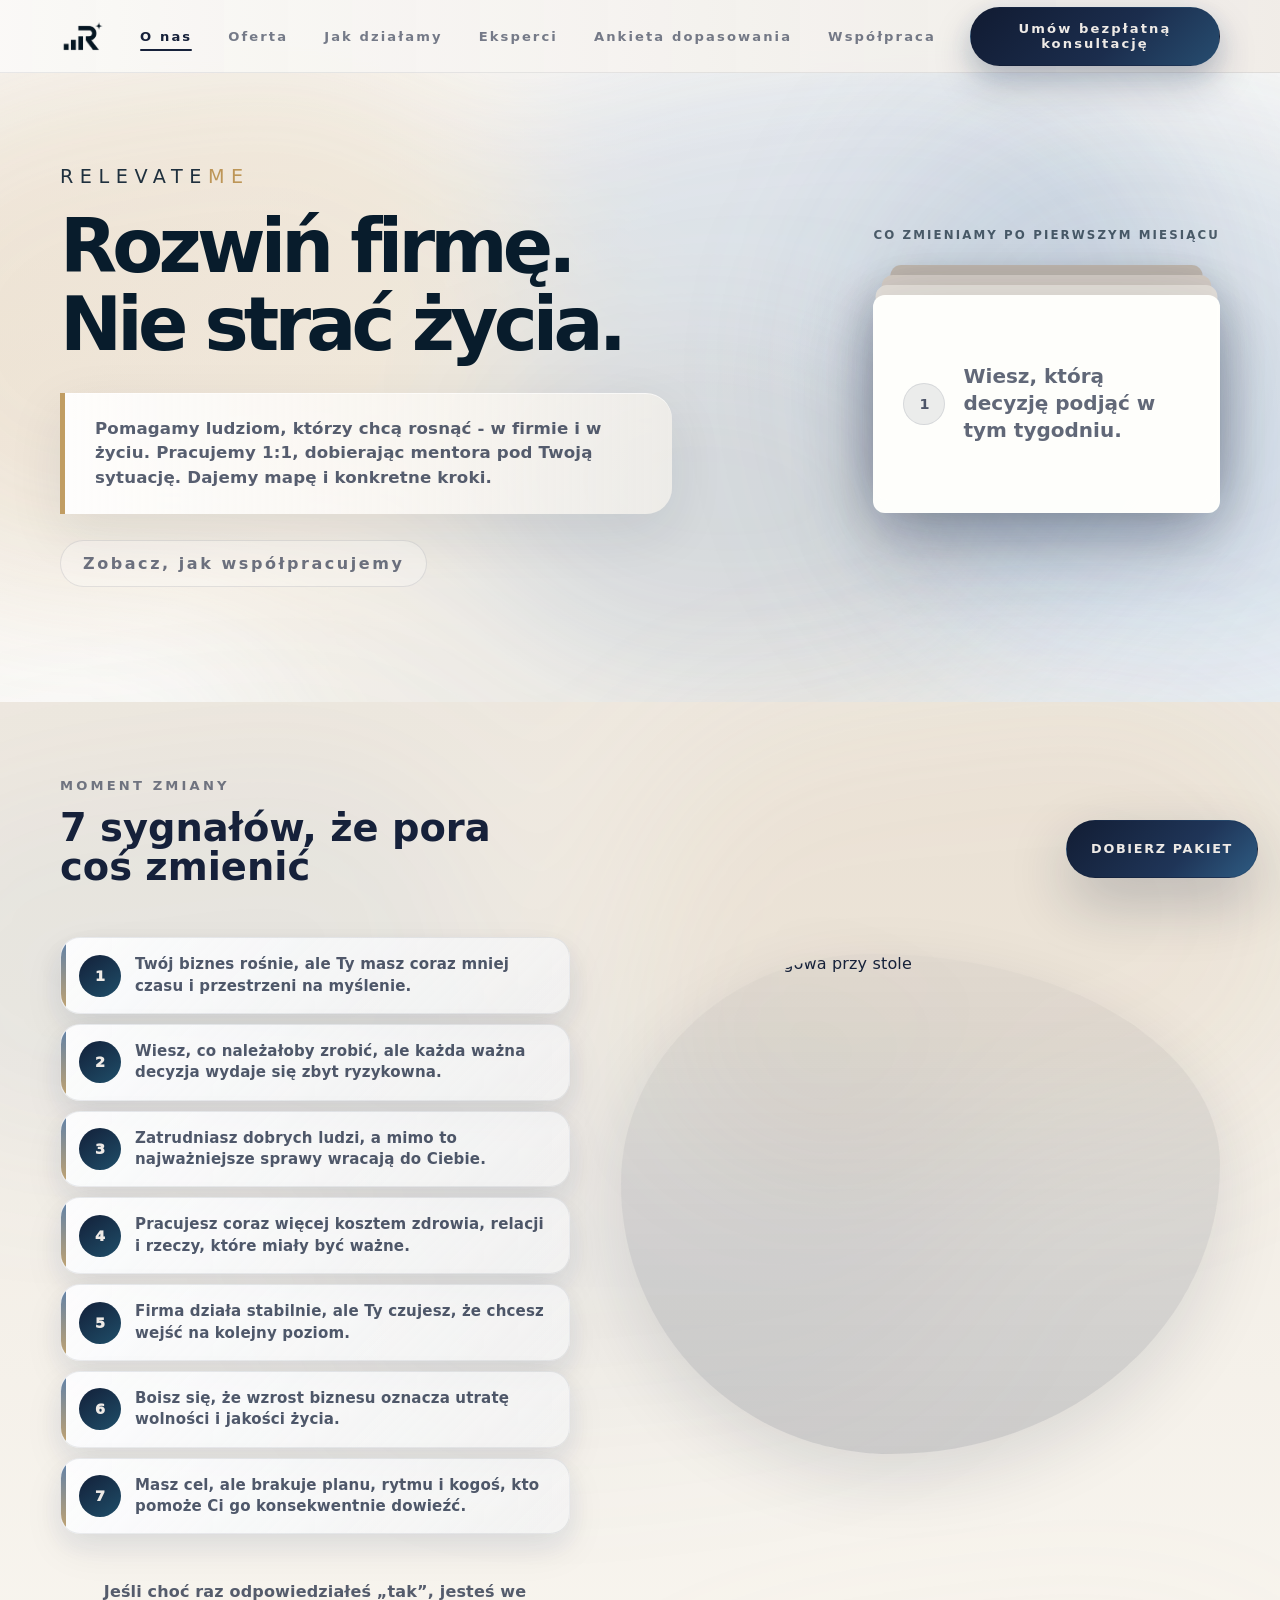
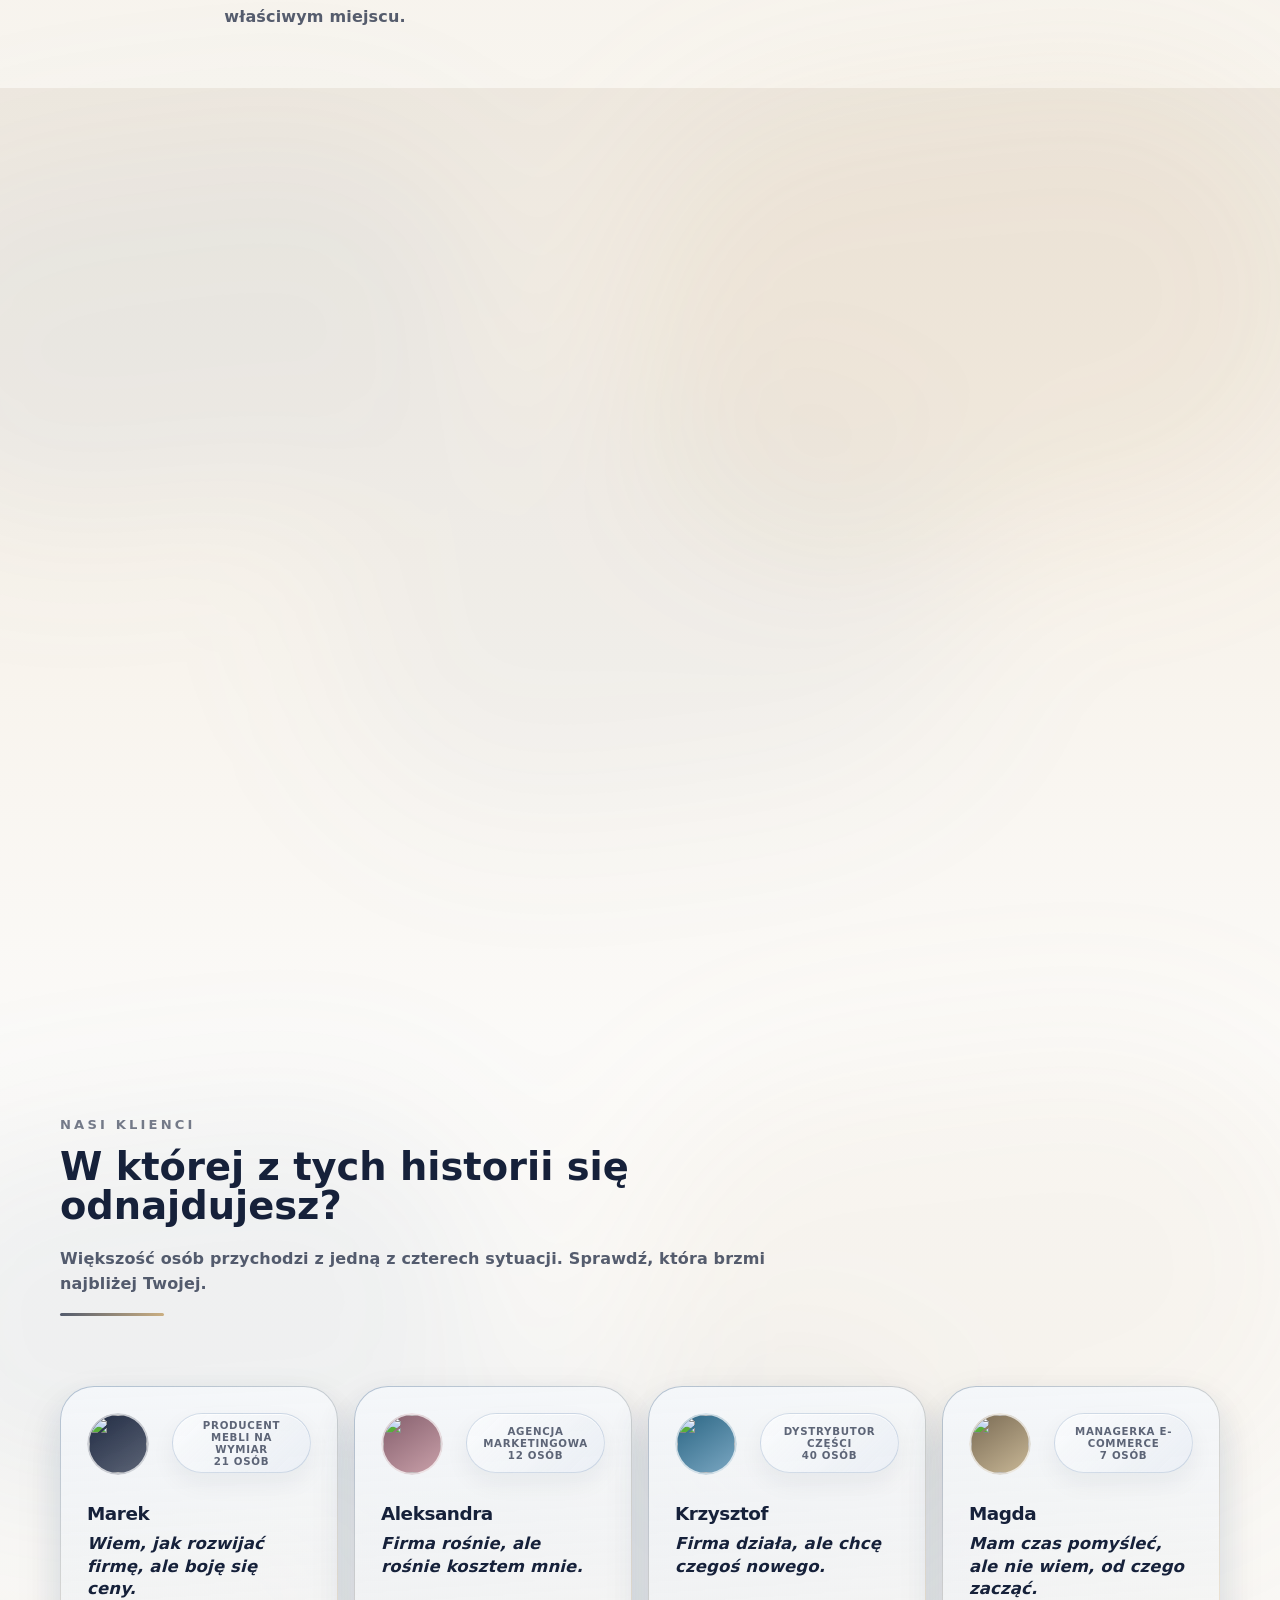
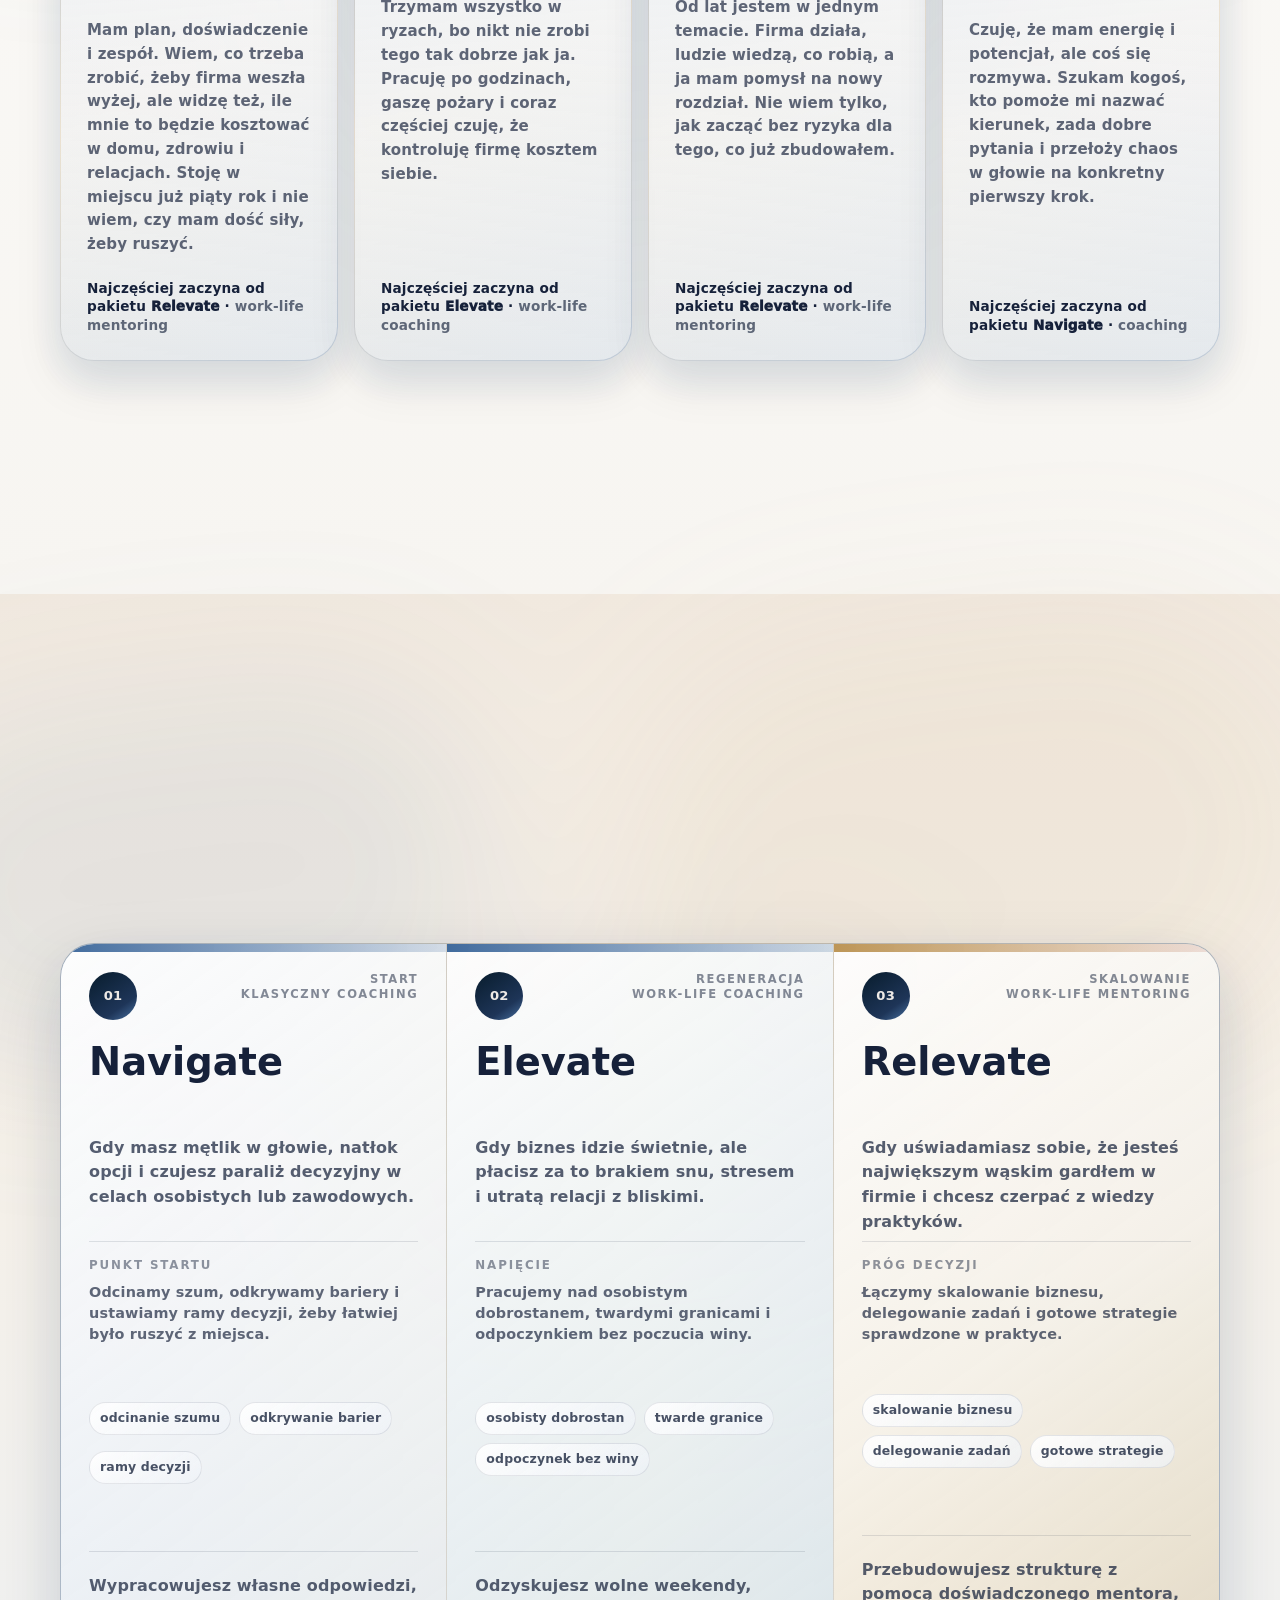
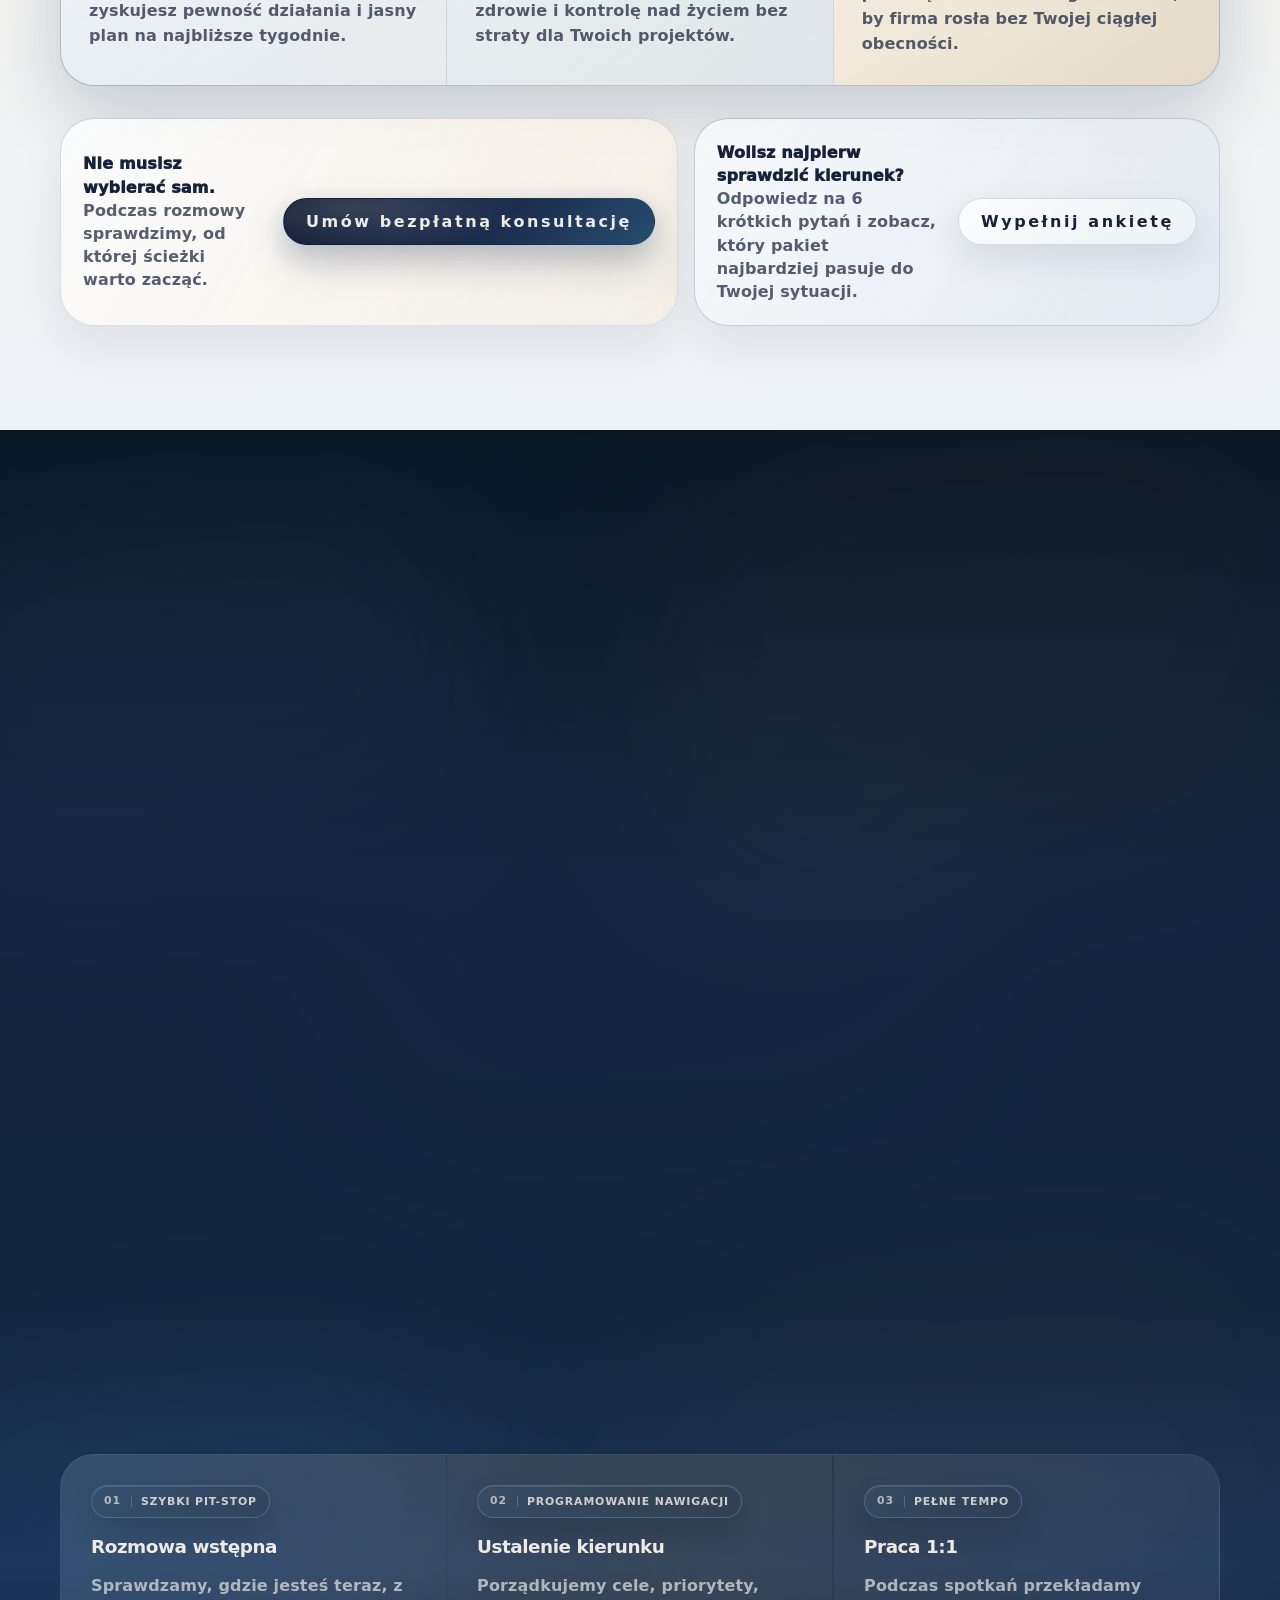
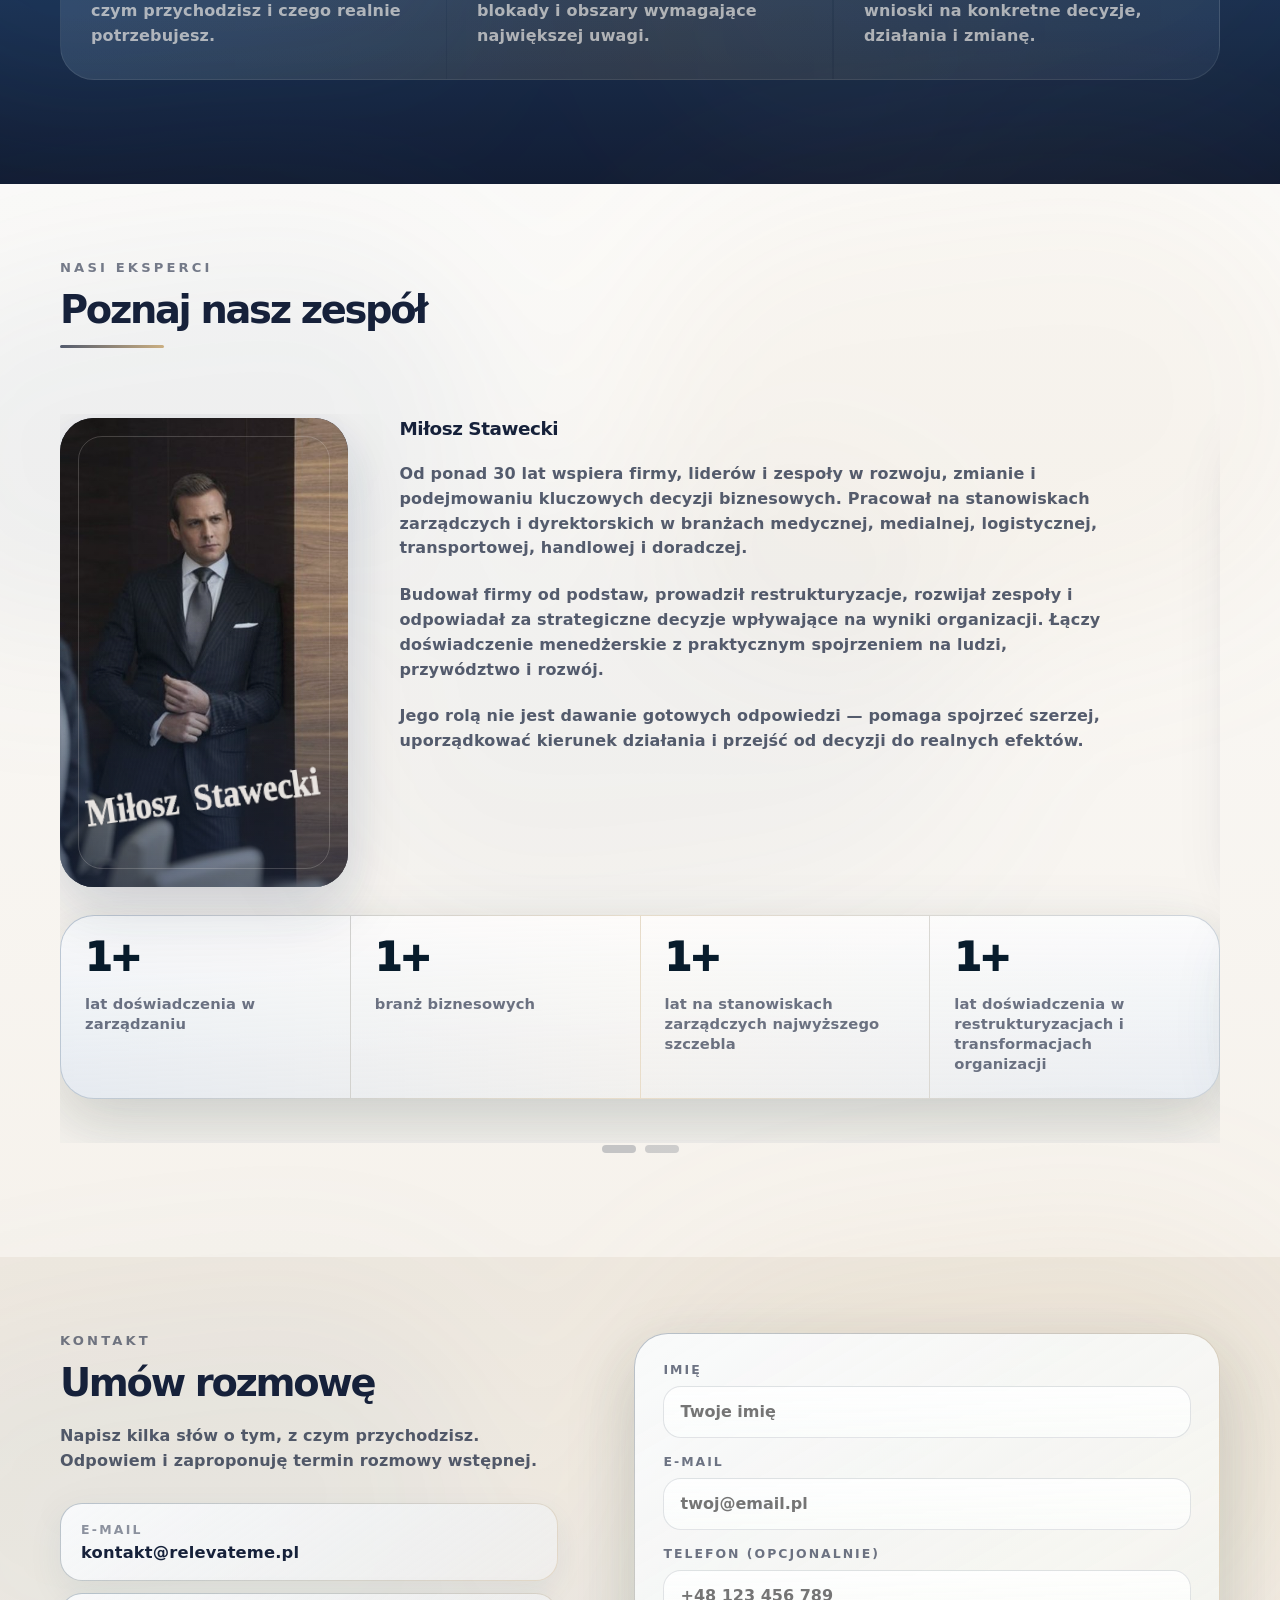
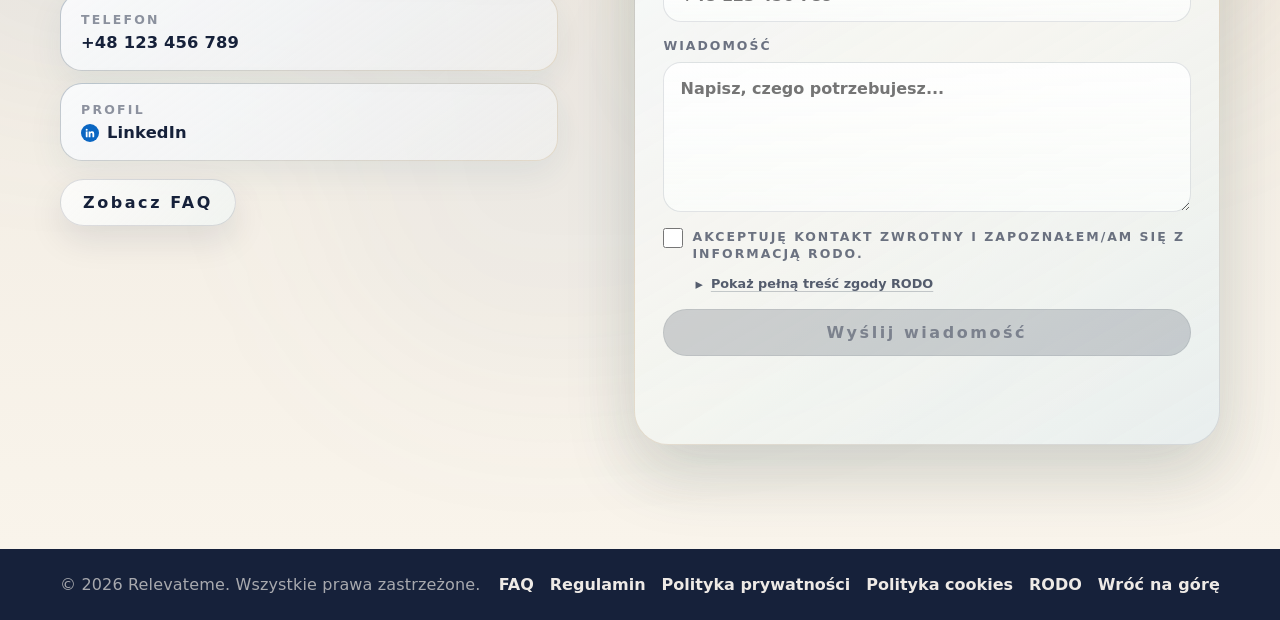
==== commit 54725af4: "release 1.2.0" ====
--- a/index.html
+++ b/index.html
@@ -341,10 +341,16 @@
 
           <input class="formHoneypot" type="text" name="website" tabindex="-1" autocomplete="off" aria-hidden="true" />
 
-          <label class="contactConsent">
-            <input type="checkbox" name="privacyConsent" required />
-            <span></span>
-          </label>
+          <div class="contactConsent">
+            <label class="contactConsent__label">
+              <input type="checkbox" name="privacyConsent" required />
+              <span class="contactConsent__text"></span>
+            </label>
+            <details class="consentDetails">
+              <summary><span class="consentDetails__summaryText"></span></summary>
+              <p></p>
+            </details>
+          </div>
 
           <button class="btn btn--primary btn--wide" type="submit" data-contact-submit data-magnetic disabled>
             <span class="btn__shine" aria-hidden="true"></span>
@@ -361,7 +367,10 @@
       <p>© <span id="year"></span></p>
       <div class="footer__links">
         <button type="button" data-open-modal="faq"></button>
+        <button type="button" data-open-modal="terms"></button>
         <button type="button" data-open-modal="privacy"></button>
+        <button type="button" data-open-modal="cookies"></button>
+        <button type="button" data-open-modal="rodo"></button>
         <a href="#home"></a>
       </div>
     </div>
--- a/styles.css
+++ b/styles.css
@@ -1557,10 +1557,10 @@
   position: relative;
   display: flex;
   overflow: hidden;
-  min-height: 430px;
+  min-height: 330px;
   flex-direction: column;
-  gap: 16px;
-  padding: 30px;
+  gap: 12px;
+  padding: 26px;
   border: 1px solid transparent;
   border-radius: var(--radius2);
   background:
@@ -1592,7 +1592,7 @@
   height: 48px;
   align-items: center;
   justify-content: center;
-  margin-bottom: 8px;
+  margin-bottom: 0;
   border-radius: 50%;
   background:
     linear-gradient(145deg, #132039 0%, #234869 68%, rgba(65, 107, 157, 0.92) 100%);
@@ -1612,6 +1612,12 @@
   line-height: 1.28;
   white-space: nowrap;
   text-transform: uppercase;
+}
+
+.offerCard__eyebrow[hidden],
+.offerCard__tags[hidden],
+.offerCard__result[hidden] {
+  display: none !important;
 }
 
 .offerCard h3 {
@@ -3181,10 +3187,8 @@
 }
 
 .contactForm .contactConsent {
-  display: flex !important;
-  grid-template-columns: none;
+  display: grid;
   gap: 12px;
-  align-items: center;
   color: rgba(22, 33, 58, 0.68);
   font-size: 0.88rem;
   font-weight: 700;
@@ -3193,9 +3197,72 @@
   text-transform: none;
 }
 
-.contactConsent span {
+.contactConsent__label,
+.modalConsent__label {
+  display: flex !important;
+  grid-template-columns: none;
+  gap: 12px;
+  align-items: flex-start;
+  color: inherit;
+  font: inherit;
+  letter-spacing: 0;
+  line-height: inherit;
+  text-transform: none;
+}
+
+.contactConsent__text,
+.modalConsent__label span {
   display: block;
   min-width: 0;
+}
+
+.consentDetails {
+  display: block;
+  padding-left: 32px;
+  color: rgba(22, 33, 58, 0.6);
+  font-size: 0.8rem;
+  font-weight: 640;
+  letter-spacing: 0;
+  line-height: 1.5;
+  text-transform: none;
+}
+
+.consentDetails summary {
+  display: flex;
+  align-items: center;
+  gap: 8px;
+  width: fit-content;
+  cursor: pointer;
+  color: rgba(22, 33, 58, 0.72);
+  font-weight: 820;
+  list-style: none;
+  text-decoration: none;
+}
+
+.consentDetails summary::-webkit-details-marker {
+  display: none;
+}
+
+.consentDetails summary::before {
+  content: "▸";
+  flex: 0 0 auto;
+  color: currentColor;
+  font-size: 1.15em;
+  line-height: 0.9;
+}
+
+.consentDetails[open] summary::before {
+  content: "▾";
+}
+
+.consentDetails__summaryText {
+  text-decoration: underline;
+  text-decoration-color: rgba(22, 33, 58, 0.22);
+  text-underline-offset: 3px;
+}
+
+.consentDetails p {
+  margin: 10px 0 0;
 }
 
 .contactForm input,
@@ -3359,6 +3426,7 @@
   font-size: clamp(1rem, 1.35vw, 1.16rem);
   font-weight: 650;
   line-height: 1.55;
+  white-space: pre-line;
 }
 
 .siteModal__note {
@@ -3440,10 +3508,8 @@
 }
 
 .modalConsent {
-  display: flex !important;
-  grid-template-columns: none;
+  display: grid;
   gap: 12px;
-  align-items: center;
   color: var(--muted);
   font-size: 0.92rem;
   font-weight: 700;
@@ -3455,15 +3521,19 @@
 .modalConsent input {
   flex: 0 0 20px;
   width: 20px;
+  min-width: 20px;
+  max-width: 20px;
   min-height: 20px;
   height: 20px;
   margin: 0;
   padding: 0;
+  border-radius: 4px;
   accent-color: var(--navy);
+  appearance: auto;
+  -webkit-appearance: checkbox;
 }
 
 .modalConsent span {
-  display: block;
   color: var(--muted);
   letter-spacing: 0;
   text-transform: none;
@@ -3494,6 +3564,29 @@
   color: var(--muted);
   font-weight: 560;
   line-height: 1.55;
+  white-space: pre-line;
+}
+
+.legalInlineLink {
+  display: inline;
+  padding: 0;
+  border: 0;
+  cursor: pointer;
+  background: transparent;
+  color: var(--inkBlue);
+  font: inherit;
+  font-weight: 780;
+  letter-spacing: inherit;
+  text-align: inherit;
+  text-decoration: underline;
+  text-decoration-color: rgba(65, 107, 157, 0.36);
+  text-underline-offset: 3px;
+}
+
+.legalInlineLink:hover,
+.legalInlineLink:focus-visible {
+  color: var(--navy);
+  text-decoration-color: currentColor;
 }
 
 .modalCta {
@@ -3802,6 +3895,12 @@
 
   .section {
     padding: 58px 0 76px;
+  }
+
+  .offerCard {
+    min-height: auto;
+    gap: 10px;
+    padding: 24px;
   }
 
   .hero__inner {
--- a/styles.css
+++ b/styles.css
@@ -1557,10 +1557,10 @@
   position: relative;
   display: flex;
   overflow: hidden;
-  min-height: 430px;
+  min-height: 330px;
   flex-direction: column;
-  gap: 16px;
-  padding: 30px;
+  gap: 12px;
+  padding: 26px;
   border: 1px solid transparent;
   border-radius: var(--radius2);
   background:
@@ -1592,7 +1592,7 @@
   height: 48px;
   align-items: center;
   justify-content: center;
-  margin-bottom: 8px;
+  margin-bottom: 0;
   border-radius: 50%;
   background:
     linear-gradient(145deg, #132039 0%, #234869 68%, rgba(65, 107, 157, 0.92) 100%);
@@ -1612,6 +1612,12 @@
   line-height: 1.28;
   white-space: nowrap;
   text-transform: uppercase;
+}
+
+.offerCard__eyebrow[hidden],
+.offerCard__tags[hidden],
+.offerCard__result[hidden] {
+  display: none !important;
 }
 
 .offerCard h3 {
@@ -3181,10 +3187,8 @@
 }
 
 .contactForm .contactConsent {
-  display: flex !important;
-  grid-template-columns: none;
+  display: grid;
   gap: 12px;
-  align-items: center;
   color: rgba(22, 33, 58, 0.68);
   font-size: 0.88rem;
   font-weight: 700;
@@ -3193,9 +3197,72 @@
   text-transform: none;
 }
 
-.contactConsent span {
+.contactConsent__label,
+.modalConsent__label {
+  display: flex !important;
+  grid-template-columns: none;
+  gap: 12px;
+  align-items: flex-start;
+  color: inherit;
+  font: inherit;
+  letter-spacing: 0;
+  line-height: inherit;
+  text-transform: none;
+}
+
+.contactConsent__text,
+.modalConsent__label span {
   display: block;
   min-width: 0;
+}
+
+.consentDetails {
+  display: block;
+  padding-left: 32px;
+  color: rgba(22, 33, 58, 0.6);
+  font-size: 0.8rem;
+  font-weight: 640;
+  letter-spacing: 0;
+  line-height: 1.5;
+  text-transform: none;
+}
+
+.consentDetails summary {
+  display: flex;
+  align-items: center;
+  gap: 8px;
+  width: fit-content;
+  cursor: pointer;
+  color: rgba(22, 33, 58, 0.72);
+  font-weight: 820;
+  list-style: none;
+  text-decoration: none;
+}
+
+.consentDetails summary::-webkit-details-marker {
+  display: none;
+}
+
+.consentDetails summary::before {
+  content: "▸";
+  flex: 0 0 auto;
+  color: currentColor;
+  font-size: 1.15em;
+  line-height: 0.9;
+}
+
+.consentDetails[open] summary::before {
+  content: "▾";
+}
+
+.consentDetails__summaryText {
+  text-decoration: underline;
+  text-decoration-color: rgba(22, 33, 58, 0.22);
+  text-underline-offset: 3px;
+}
+
+.consentDetails p {
+  margin: 10px 0 0;
 }
 
 .contactForm input,
@@ -3359,6 +3426,7 @@
   font-size: clamp(1rem, 1.35vw, 1.16rem);
   font-weight: 650;
   line-height: 1.55;
+  white-space: pre-line;
 }
 
 .siteModal__note {
@@ -3440,10 +3508,8 @@
 }
 
 .modalConsent {
-  display: flex !important;
-  grid-template-columns: none;
+  display: grid;
   gap: 12px;
-  align-items: center;
   color: var(--muted);
   font-size: 0.92rem;
   font-weight: 700;
@@ -3455,15 +3521,19 @@
 .modalConsent input {
   flex: 0 0 20px;
   width: 20px;
+  min-width: 20px;
+  max-width: 20px;
   min-height: 20px;
   height: 20px;
   margin: 0;
   padding: 0;
+  border-radius: 4px;
   accent-color: var(--navy);
+  appearance: auto;
+  -webkit-appearance: checkbox;
 }
 
 .modalConsent span {
-  display: block;
   color: var(--muted);
   letter-spacing: 0;
   text-transform: none;
@@ -3494,6 +3564,29 @@
   color: var(--muted);
   font-weight: 560;
   line-height: 1.55;
+  white-space: pre-line;
+}
+
+.legalInlineLink {
+  display: inline;
+  padding: 0;
+  border: 0;
+  cursor: pointer;
+  background: transparent;
+  color: var(--inkBlue);
+  font: inherit;
+  font-weight: 780;
+  letter-spacing: inherit;
+  text-align: inherit;
+  text-decoration: underline;
+  text-decoration-color: rgba(65, 107, 157, 0.36);
+  text-underline-offset: 3px;
+}
+
+.legalInlineLink:hover,
+.legalInlineLink:focus-visible {
+  color: var(--navy);
+  text-decoration-color: currentColor;
 }
 
 .modalCta {
@@ -3802,6 +3895,12 @@
 
   .section {
     padding: 58px 0 76px;
+  }
+
+  .offerCard {
+    min-height: auto;
+    gap: 10px;
+    padding: 24px;
   }
 
   .hero__inner {
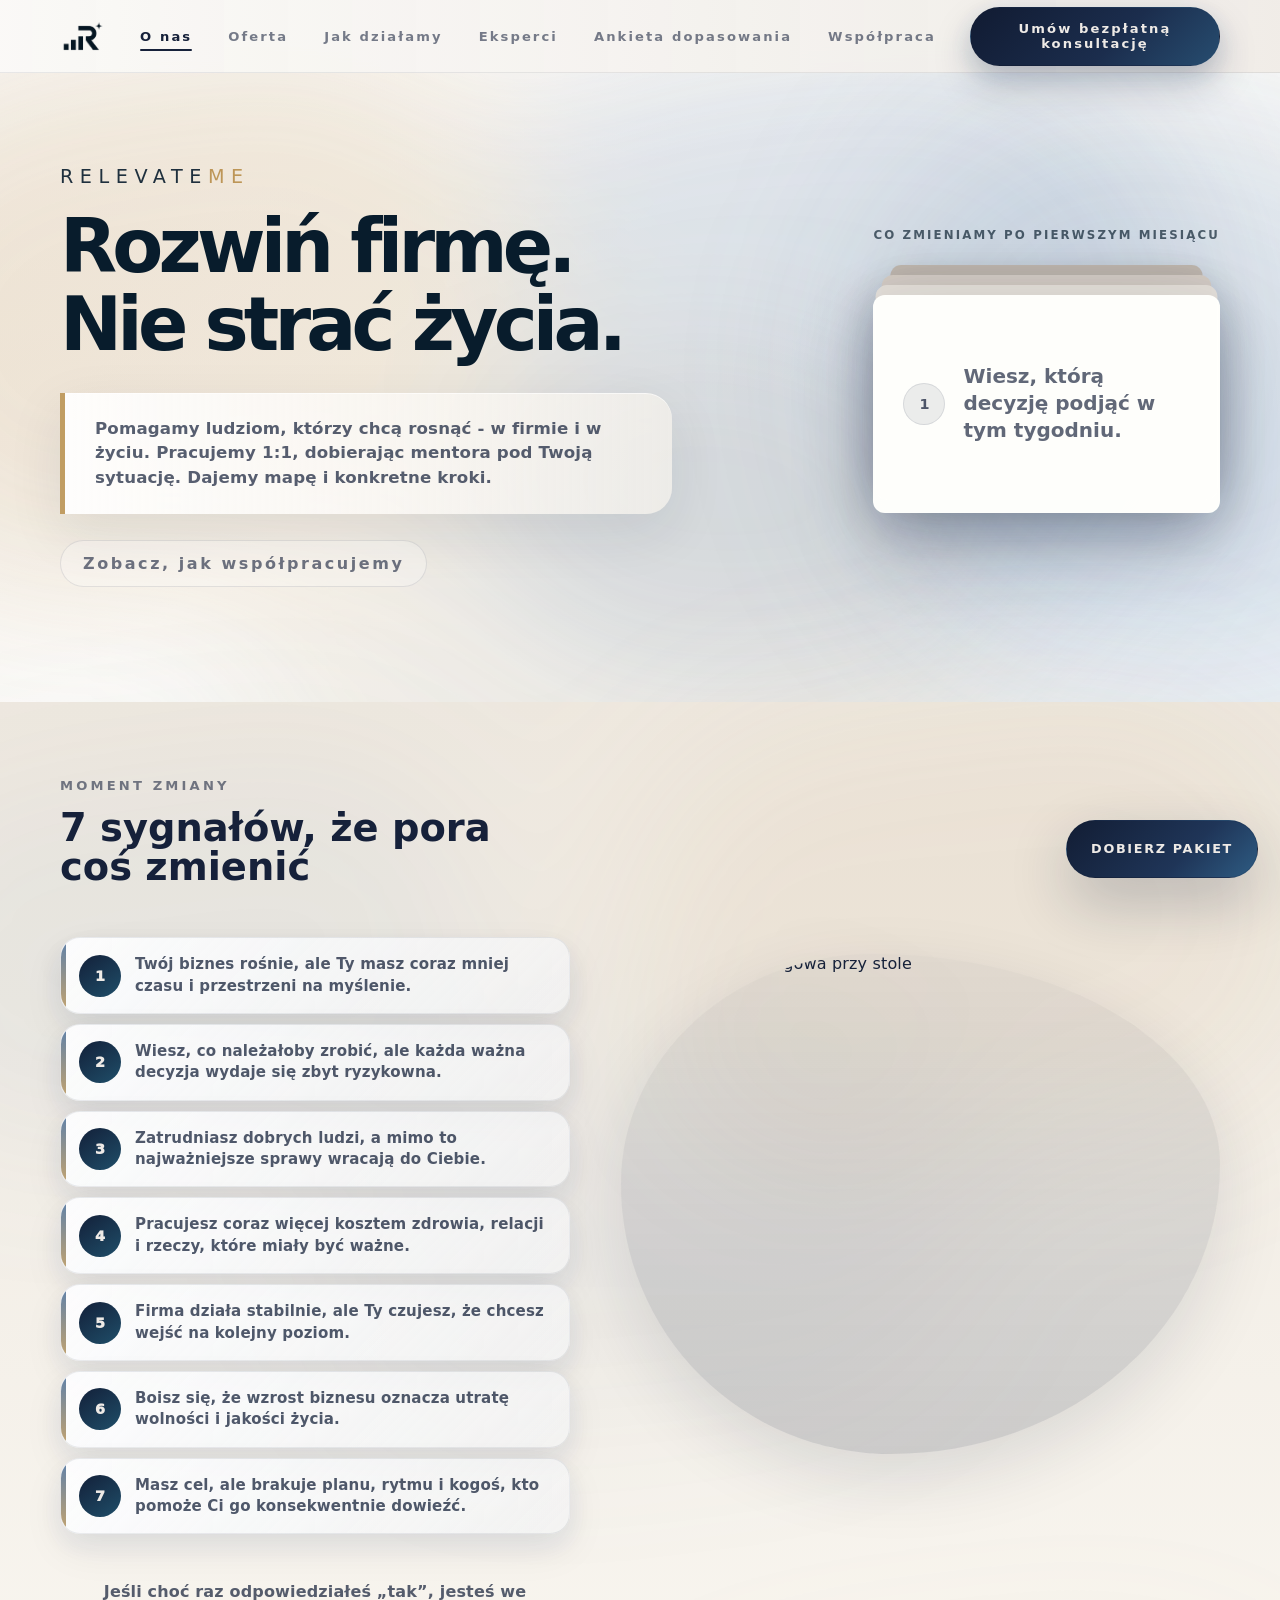
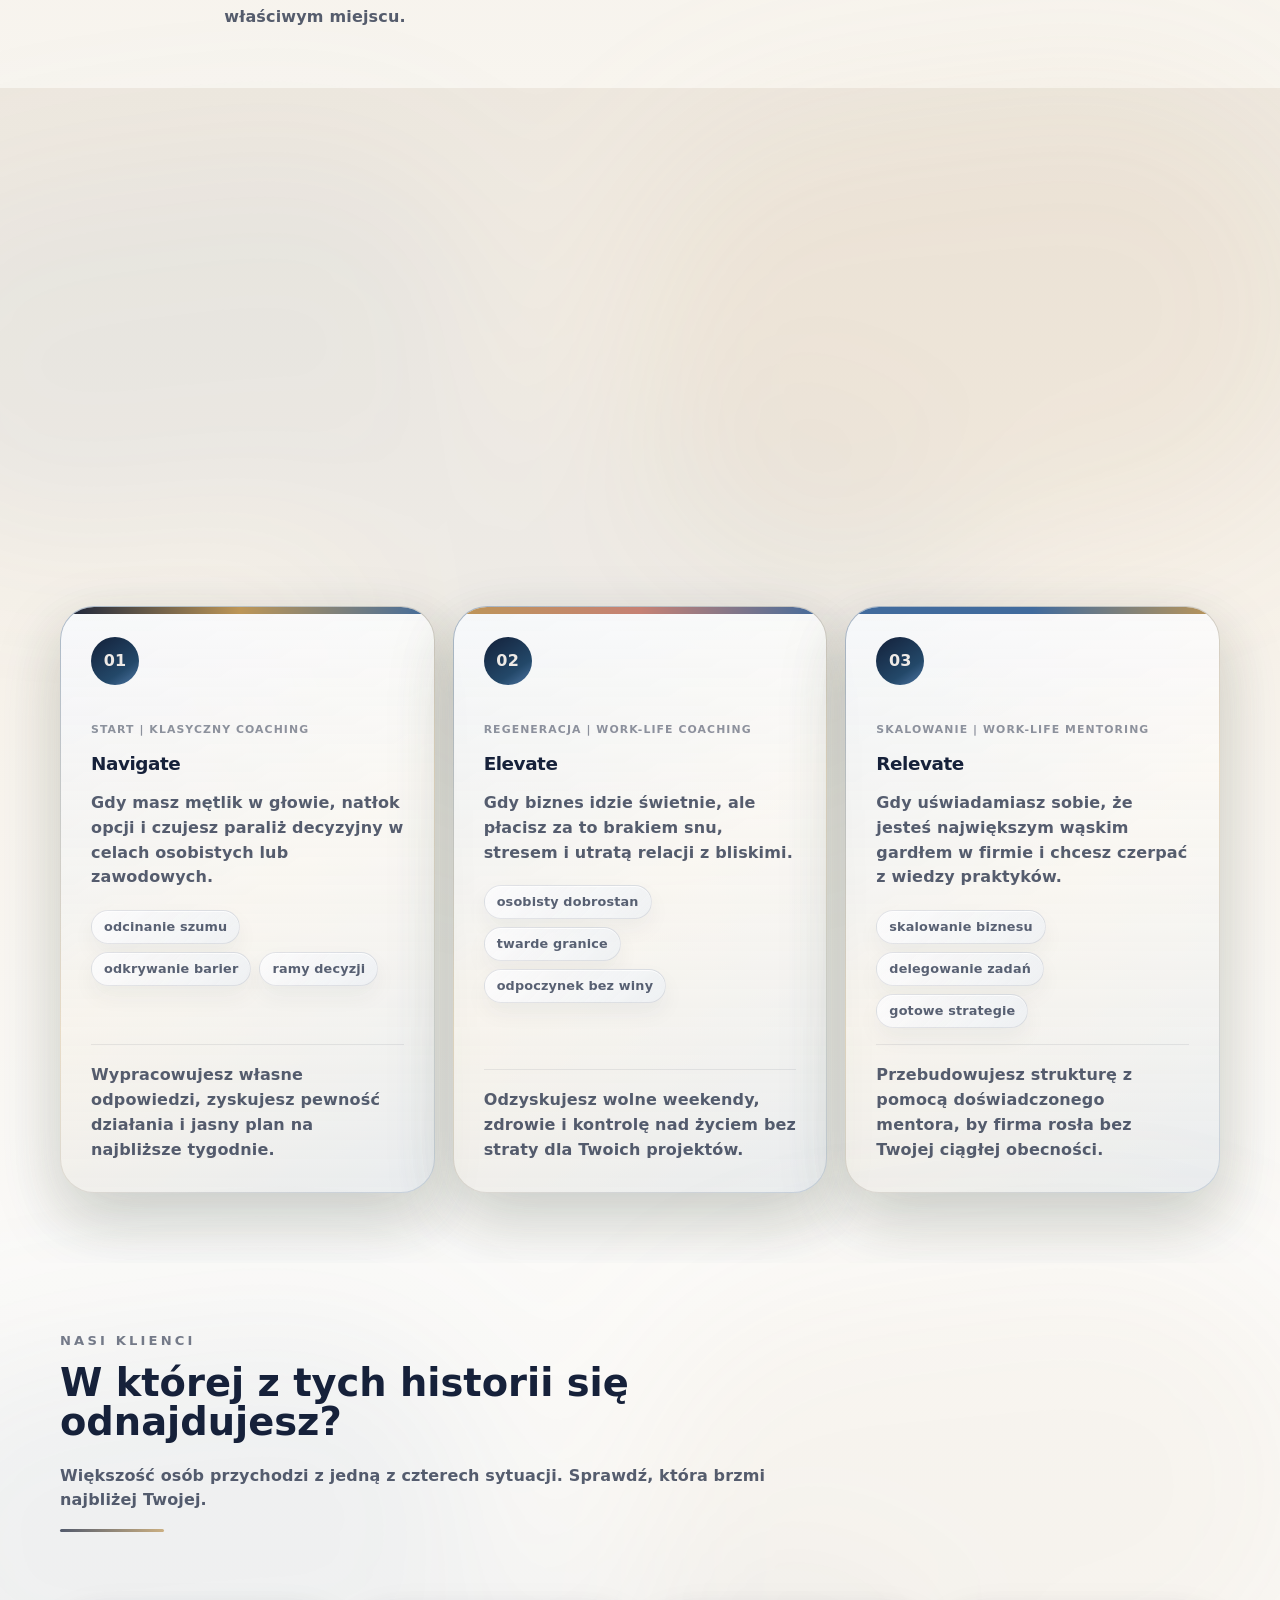
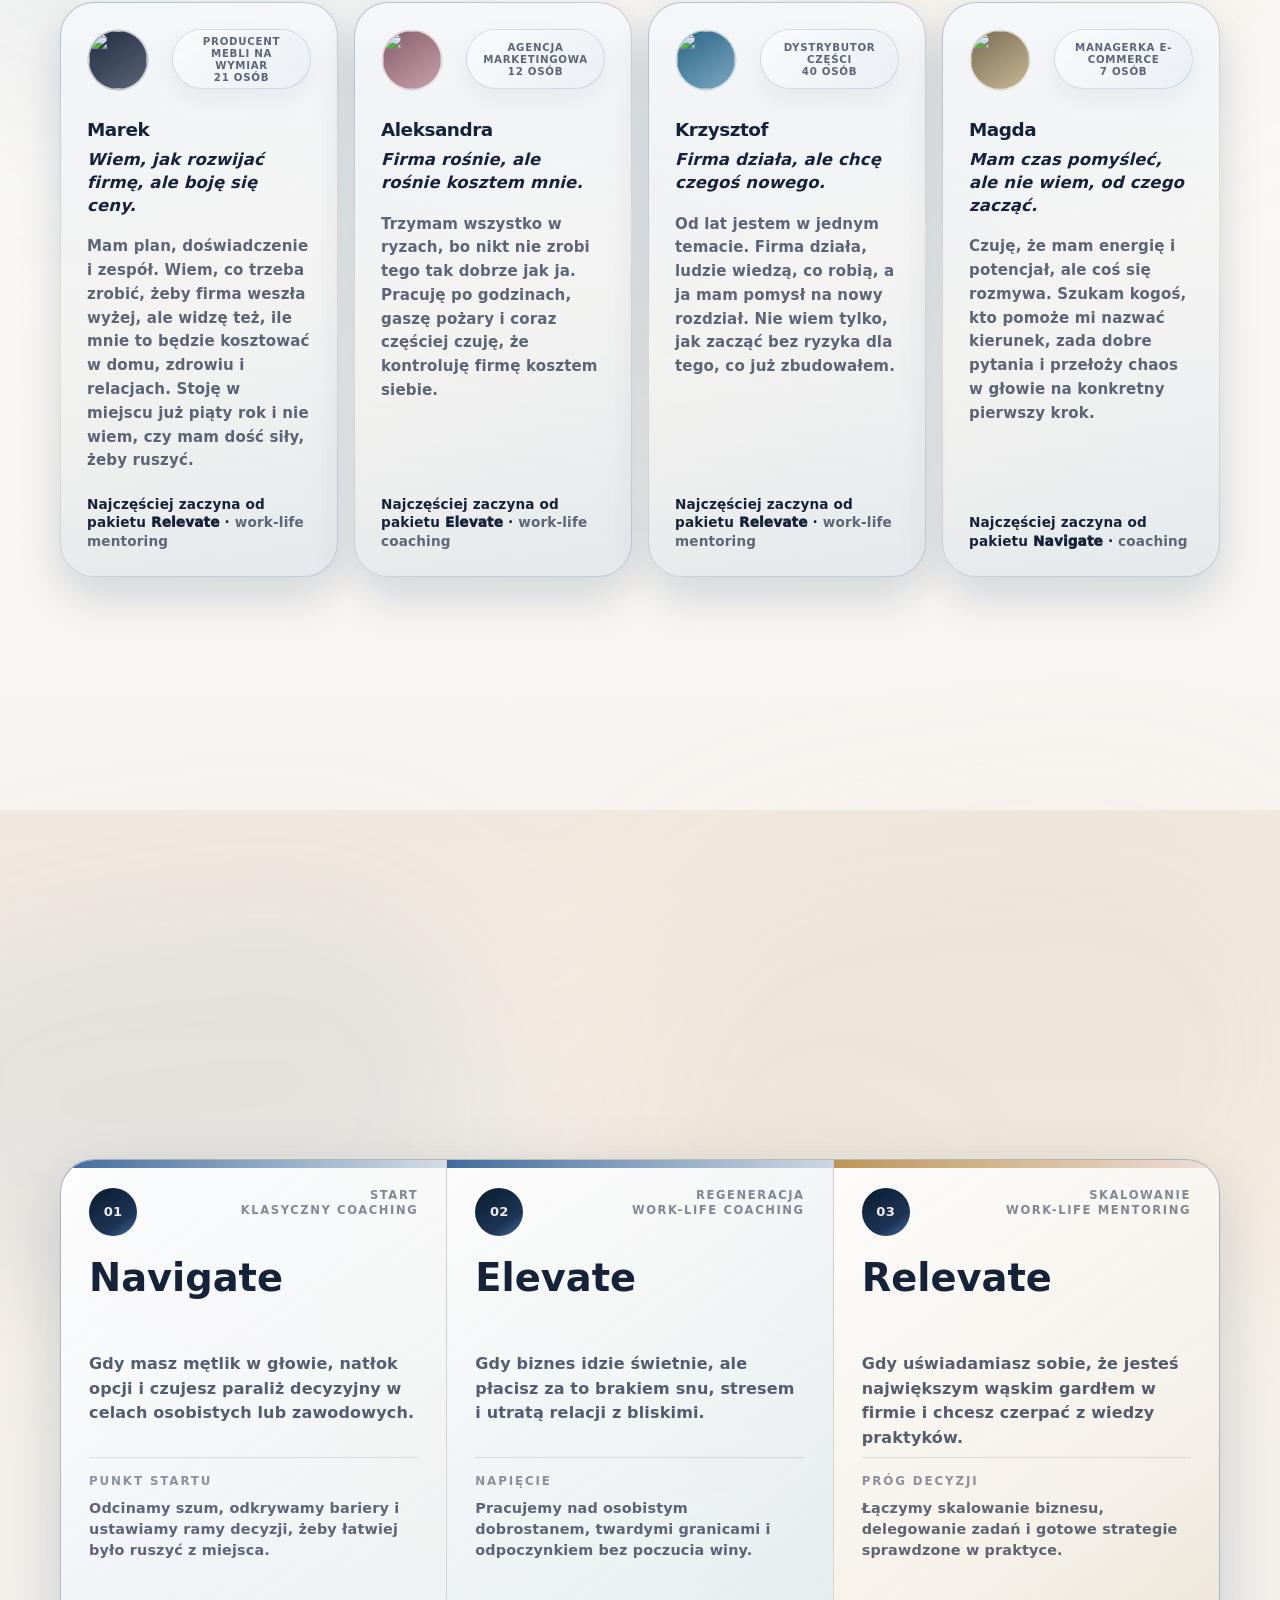
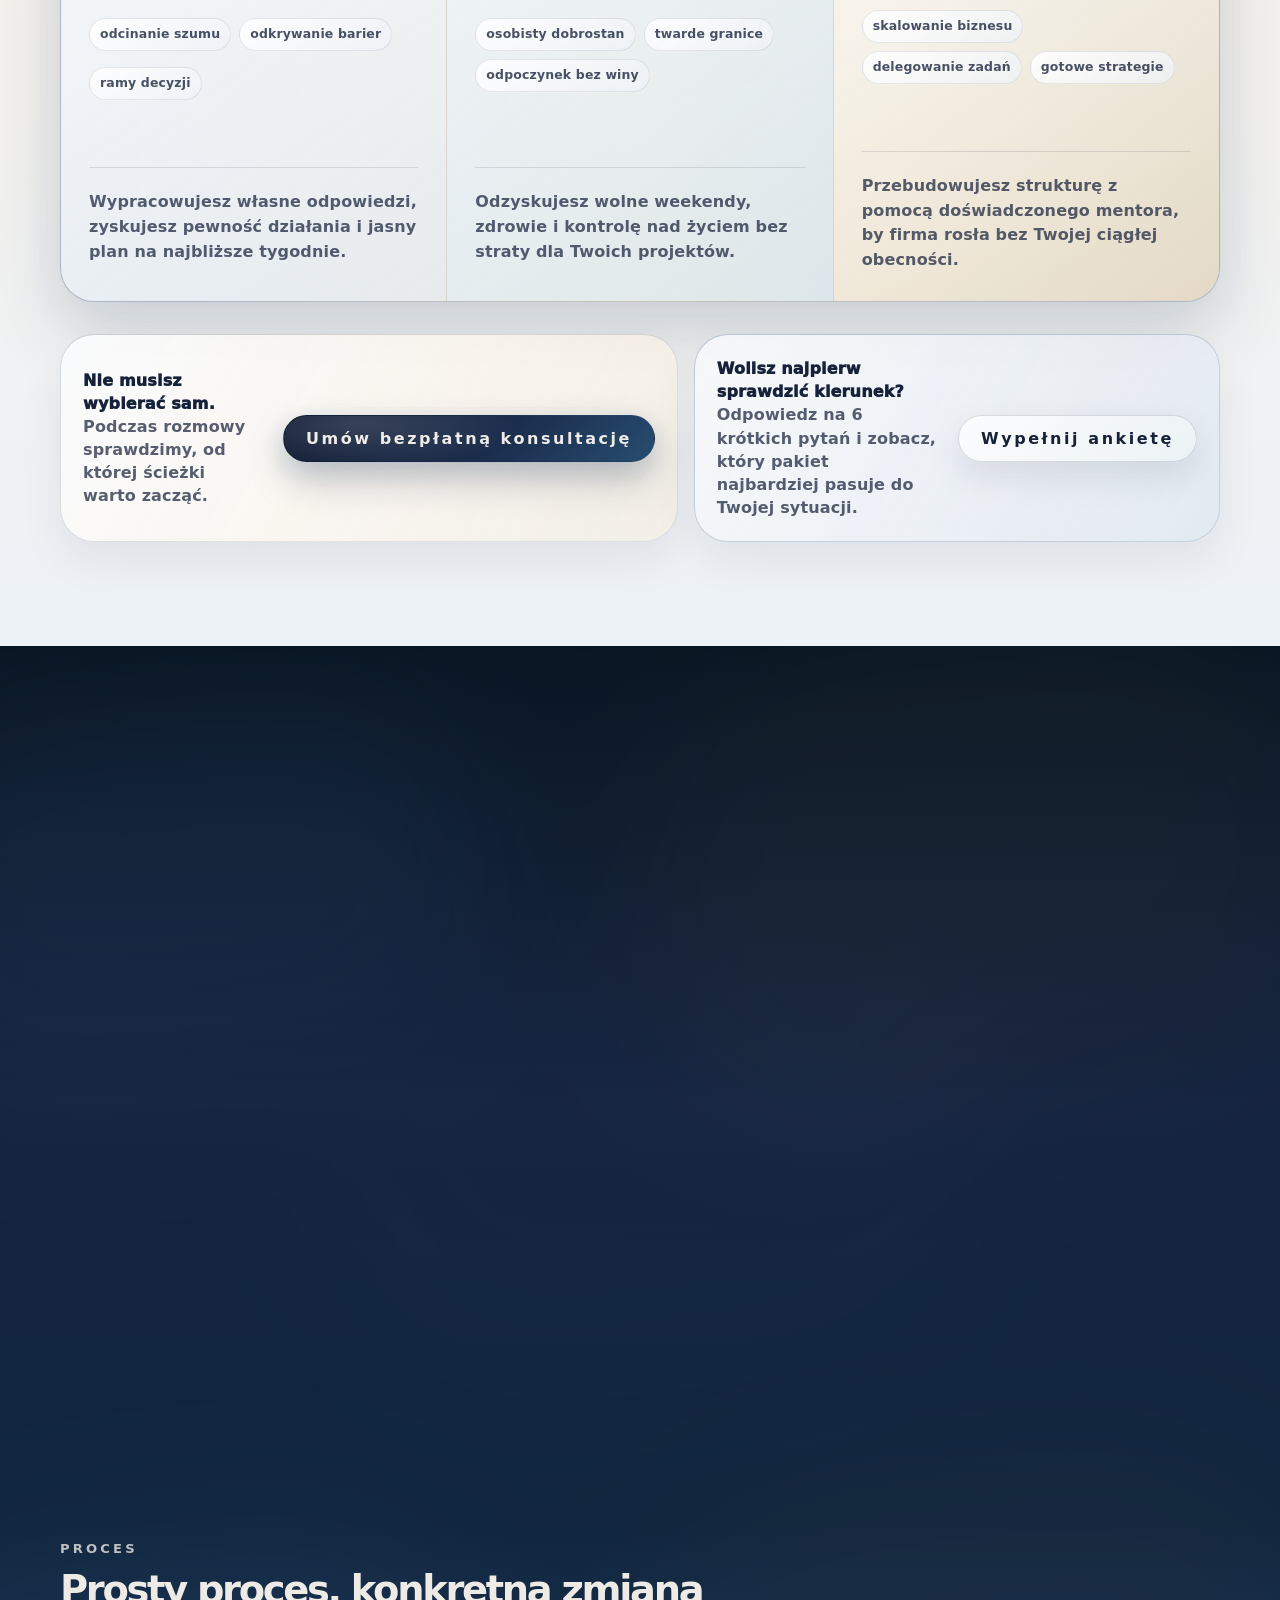
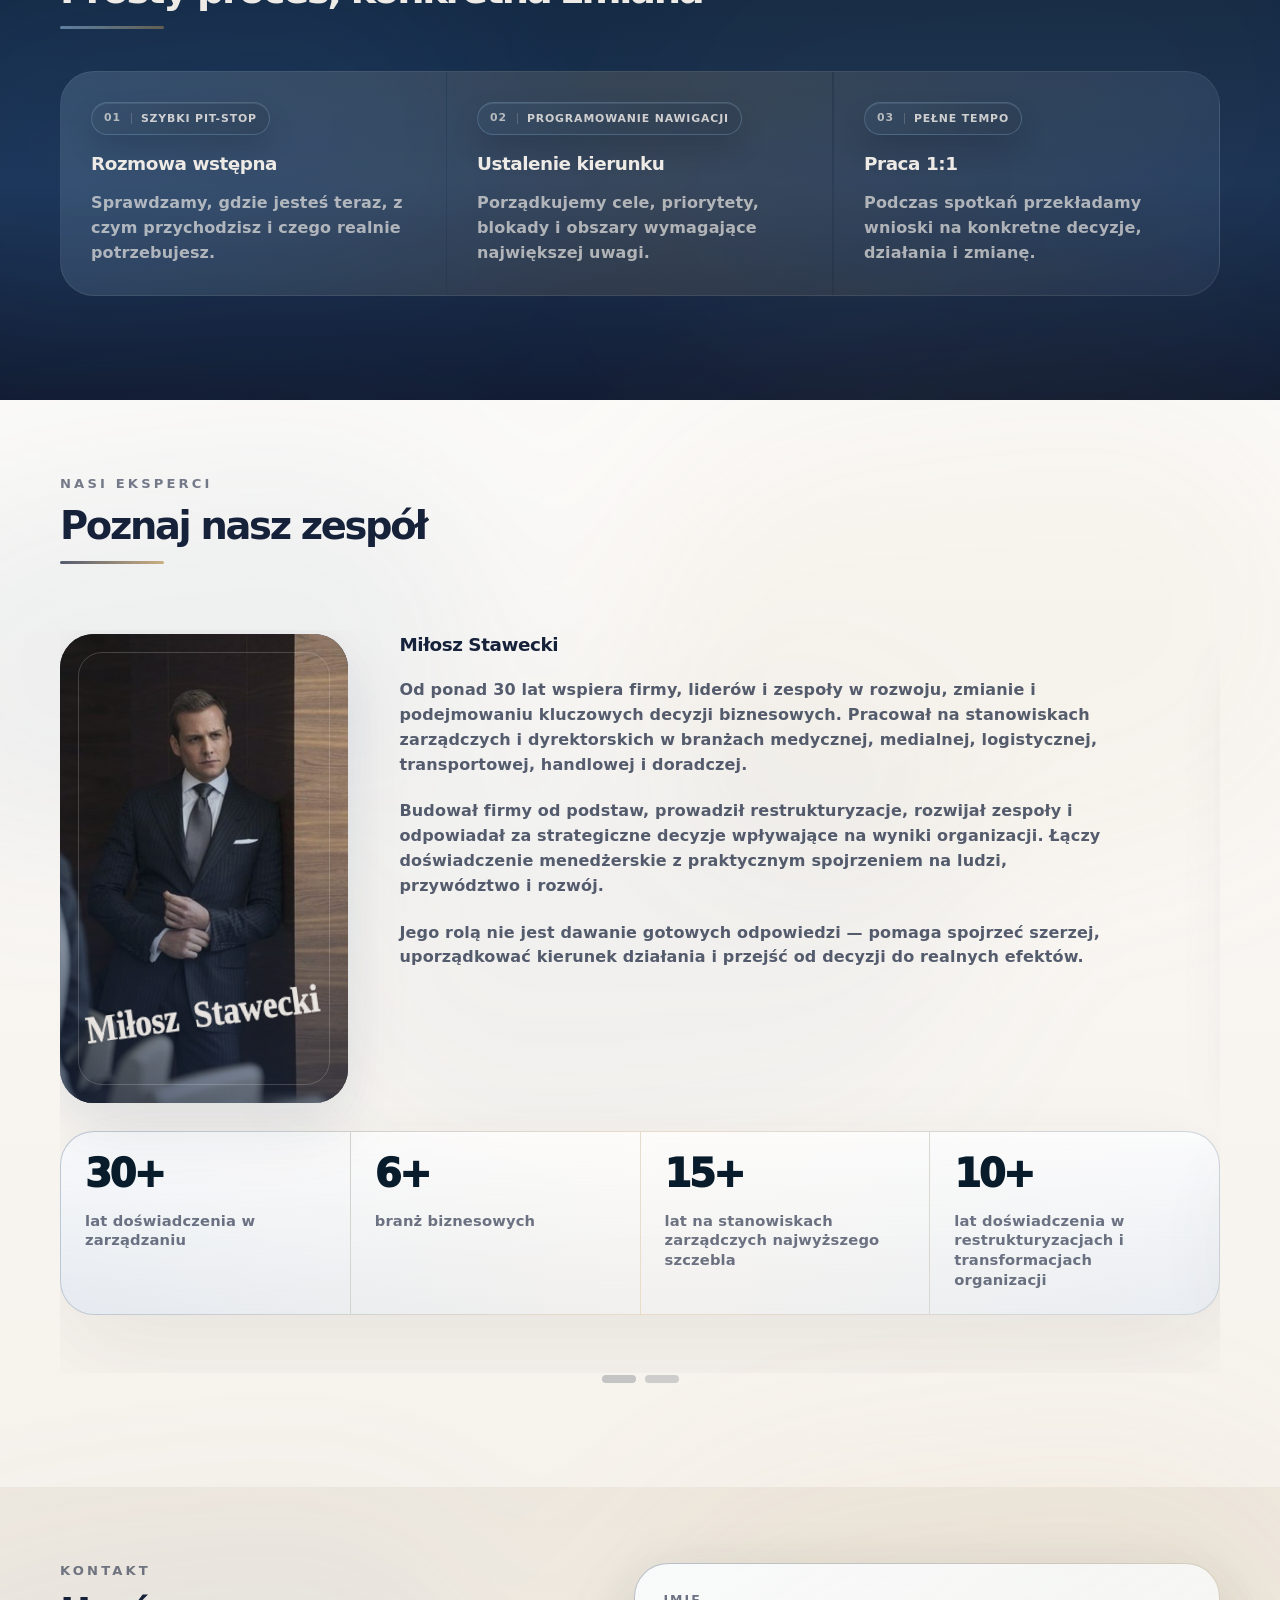
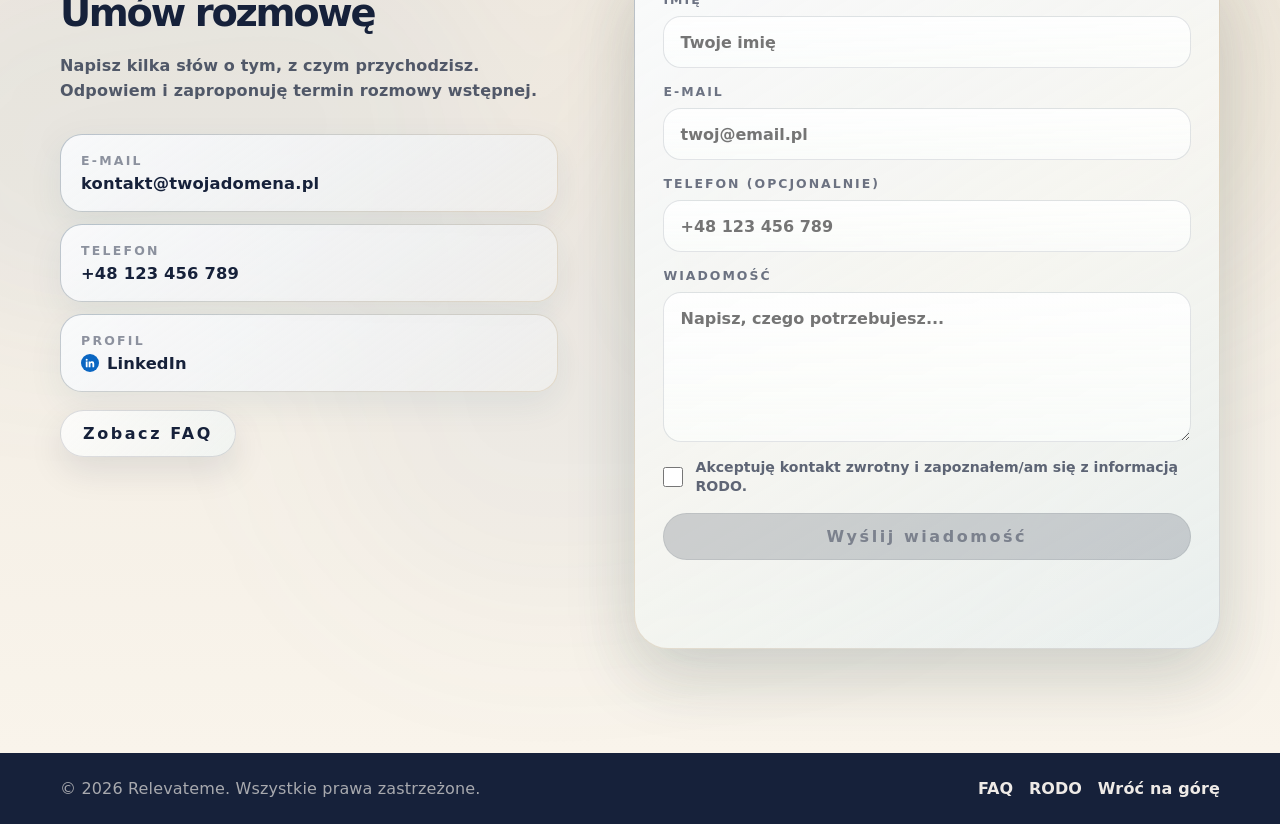
==== commit 1e6a0427: "Add analytics and landing pages" ====
--- a/index.html
+++ b/index.html
@@ -13,8 +13,9 @@
     content="Coaching i mentoring biznesowo-życiowy dla osób, które chcą rozwijać firmę bez tracenia życia. Praca 1:1, konkretna mapa i decyzje dopasowane do Twojej sytuacji."
   />
 
-  <link rel="preload" href="styles.css?v=package-divider-align-v1" as="style" />
-  <link rel="stylesheet" href="styles.css?v=package-divider-align-v1" />
+  <link rel="preload" href="styles.css?v=formula-mobile-image-v1" as="style" />
+  <link rel="preload" href="pictures/f1-mobile-panorama.png" as="image" fetchpriority="high" />
+  <link rel="stylesheet" href="styles.css?v=formula-mobile-image-v1" />
 </head>
 
 <body>
@@ -341,16 +342,10 @@
 
           <input class="formHoneypot" type="text" name="website" tabindex="-1" autocomplete="off" aria-hidden="true" />
 
-          <div class="contactConsent">
-            <label class="contactConsent__label">
-              <input type="checkbox" name="privacyConsent" required />
-              <span class="contactConsent__text"></span>
-            </label>
-            <details class="consentDetails">
-              <summary><span class="consentDetails__summaryText"></span></summary>
-              <p></p>
-            </details>
-          </div>
+          <label class="contactConsent">
+            <input type="checkbox" name="privacyConsent" required />
+            <span></span>
+          </label>
 
           <button class="btn btn--primary btn--wide" type="submit" data-contact-submit data-magnetic disabled>
             <span class="btn__shine" aria-hidden="true"></span>
@@ -367,10 +362,7 @@
       <p>© <span id="year"></span></p>
       <div class="footer__links">
         <button type="button" data-open-modal="faq"></button>
-        <button type="button" data-open-modal="terms"></button>
         <button type="button" data-open-modal="privacy"></button>
-        <button type="button" data-open-modal="cookies"></button>
-        <button type="button" data-open-modal="rodo"></button>
         <a href="#home"></a>
       </div>
     </div>
@@ -404,7 +396,7 @@
     </section>
   </div>
 
-  <script src="content.js?v=package-divider-align-v1"></script>
-  <script src="script.js?v=package-divider-align-v1"></script>
+  <script src="content.js?v=formula-mobile-image-v1"></script>
+  <script src="script.js?v=formula-mobile-image-v1"></script>
 </body>
 </html>
--- a/styles.css
+++ b/styles.css
@@ -1557,10 +1557,10 @@
   position: relative;
   display: flex;
   overflow: hidden;
-  min-height: 330px;
+  min-height: 430px;
   flex-direction: column;
-  gap: 12px;
-  padding: 26px;
+  gap: 16px;
+  padding: 30px;
   border: 1px solid transparent;
   border-radius: var(--radius2);
   background:
@@ -1592,7 +1592,7 @@
   height: 48px;
   align-items: center;
   justify-content: center;
-  margin-bottom: 0;
+  margin-bottom: 8px;
   border-radius: 50%;
   background:
     linear-gradient(145deg, #132039 0%, #234869 68%, rgba(65, 107, 157, 0.92) 100%);
@@ -1612,12 +1612,6 @@
   line-height: 1.28;
   white-space: nowrap;
   text-transform: uppercase;
-}
-
-.offerCard__eyebrow[hidden],
-.offerCard__tags[hidden],
-.offerCard__result[hidden] {
-  display: none !important;
 }
 
 .offerCard h3 {
@@ -2802,7 +2796,7 @@
   gap: 24px;
   overflow-x: auto;
   overflow-y: hidden;
-  padding: 4px 0 44px;
+  padding: 4px 0 58px;
   scroll-behavior: smooth;
   scroll-snap-type: x mandatory;
   scrollbar-width: none;
@@ -2880,7 +2874,7 @@
   border-radius: var(--radius2);
   background:
     linear-gradient(145deg, #111b32, #19314f);
-  box-shadow: var(--shadow), 0 18px 46px rgba(65, 107, 157, 0.1);
+  box-shadow: 0 24px 72px rgba(22, 33, 58, 0.08), 0 18px 54px rgba(65, 107, 157, 0.06);
   color: var(--sand);
 }
 
@@ -3028,8 +3022,8 @@
   background:
     linear-gradient(90deg, rgba(65, 107, 157, 0.32), rgba(189, 150, 87, 0.24), rgba(65, 107, 157, 0.24)) border-box;
   box-shadow:
-    var(--shadowTint),
-    0 16px 44px rgba(189, 150, 87, 0.11);
+    0 34px 110px rgba(22, 33, 58, 0.055),
+    0 28px 96px rgba(189, 150, 87, 0.045);
 }
 
 .expertStats article {
@@ -3187,8 +3181,10 @@
 }
 
 .contactForm .contactConsent {
-  display: grid;
+  display: flex !important;
+  grid-template-columns: none;
   gap: 12px;
+  align-items: center;
   color: rgba(22, 33, 58, 0.68);
   font-size: 0.88rem;
   font-weight: 700;
@@ -3197,72 +3193,9 @@
   text-transform: none;
 }
 
-.contactConsent__label,
-.modalConsent__label {
-  display: flex !important;
-  grid-template-columns: none;
-  gap: 12px;
-  align-items: flex-start;
-  color: inherit;
-  font: inherit;
-  letter-spacing: 0;
-  line-height: inherit;
-  text-transform: none;
-}
-
-.contactConsent__text,
-.modalConsent__label span {
+.contactConsent span {
   display: block;
   min-width: 0;
-}
-
-.consentDetails {
-  display: block;
-  padding-left: 32px;
-  color: rgba(22, 33, 58, 0.6);
-  font-size: 0.8rem;
-  font-weight: 640;
-  letter-spacing: 0;
-  line-height: 1.5;
-  text-transform: none;
-}
-
-.consentDetails summary {
-  display: flex;
-  align-items: center;
-  gap: 8px;
-  width: fit-content;
-  cursor: pointer;
-  color: rgba(22, 33, 58, 0.72);
-  font-weight: 820;
-  list-style: none;
-  text-decoration: none;
-}
-
-.consentDetails summary::-webkit-details-marker {
-  display: none;
-}
-
-.consentDetails summary::before {
-  content: "▸";
-  flex: 0 0 auto;
-  color: currentColor;
-  font-size: 1.15em;
-  line-height: 0.9;
-}
-
-.consentDetails[open] summary::before {
-  content: "▾";
-}
-
-.consentDetails__summaryText {
-  text-decoration: underline;
-  text-decoration-color: rgba(22, 33, 58, 0.22);
-  text-underline-offset: 3px;
-}
-
-.consentDetails p {
-  margin: 10px 0 0;
 }
 
 .contactForm input,
@@ -3426,7 +3359,6 @@
   font-size: clamp(1rem, 1.35vw, 1.16rem);
   font-weight: 650;
   line-height: 1.55;
-  white-space: pre-line;
 }
 
 .siteModal__note {
@@ -3508,8 +3440,10 @@
 }
 
 .modalConsent {
-  display: grid;
+  display: flex !important;
+  grid-template-columns: none;
   gap: 12px;
+  align-items: center;
   color: var(--muted);
   font-size: 0.92rem;
   font-weight: 700;
@@ -3521,19 +3455,15 @@
 .modalConsent input {
   flex: 0 0 20px;
   width: 20px;
-  min-width: 20px;
-  max-width: 20px;
   min-height: 20px;
   height: 20px;
   margin: 0;
   padding: 0;
-  border-radius: 4px;
   accent-color: var(--navy);
-  appearance: auto;
-  -webkit-appearance: checkbox;
 }
 
 .modalConsent span {
+  display: block;
   color: var(--muted);
   letter-spacing: 0;
   text-transform: none;
@@ -3564,29 +3494,6 @@
   color: var(--muted);
   font-weight: 560;
   line-height: 1.55;
-  white-space: pre-line;
-}
-
-.legalInlineLink {
-  display: inline;
-  padding: 0;
-  border: 0;
-  cursor: pointer;
-  background: transparent;
-  color: var(--inkBlue);
-  font: inherit;
-  font-weight: 780;
-  letter-spacing: inherit;
-  text-align: inherit;
-  text-decoration: underline;
-  text-decoration-color: rgba(65, 107, 157, 0.36);
-  text-underline-offset: 3px;
-}
-
-.legalInlineLink:hover,
-.legalInlineLink:focus-visible {
-  color: var(--navy);
-  text-decoration-color: currentColor;
 }
 
 .modalCta {
@@ -3797,7 +3704,7 @@
 
   .expertsTrack {
     gap: 14px;
-    padding-bottom: 34px;
+    padding-bottom: 56px;
   }
 
   .expertsDots {
@@ -3863,8 +3770,8 @@
     grid-template-columns: repeat(2, minmax(0, 1fr));
     margin-top: 18px;
     box-shadow:
-      0 18px 46px rgba(22, 33, 58, 0.08),
-      0 12px 30px rgba(189, 150, 87, 0.06);
+      0 28px 86px rgba(22, 33, 58, 0.05),
+      0 22px 70px rgba(189, 150, 87, 0.04);
   }
 
   .expertStats article {
@@ -3895,12 +3802,6 @@
 
   .section {
     padding: 58px 0 76px;
-  }
-
-  .offerCard {
-    min-height: auto;
-    gap: 10px;
-    padding: 24px;
   }
 
   .hero__inner {
@@ -4526,6 +4427,9 @@
     -webkit-overflow-scrolling: touch;
     isolation: isolate;
     background: #07101f;
+    transform: translate3d(0, 0, 0);
+    backface-visibility: hidden;
+    -webkit-backface-visibility: hidden;
   }
 
   .formulaMobile__track::before {
@@ -4576,11 +4480,16 @@
     z-index: 0;
     display: block;
     width: calc(100% * var(--formula-slide-count, 3));
+    height: 100%;
     min-width: 100%;
     pointer-events: none;
-    background: url("pictures/f1-mobile-panorama.png") center / cover no-repeat;
+    object-fit: cover;
+    object-position: center;
     filter: saturate(0.88) contrast(1.08) brightness(0.9);
-    transform: translateZ(0);
+    transform: translate3d(0, 0, 0);
+    backface-visibility: hidden;
+    -webkit-backface-visibility: hidden;
+    will-change: transform;
   }
 
   .formulaMobile__track::-webkit-scrollbar {
@@ -4731,7 +4640,7 @@
 
   .expertsTrack {
     gap: 14px;
-    padding-bottom: 34px;
+    padding-bottom: 56px;
   }
 
   .expertsDots {
@@ -4807,8 +4716,8 @@
     grid-template-columns: repeat(2, minmax(0, 1fr));
     margin-top: 18px;
     box-shadow:
-      0 18px 46px rgba(22, 33, 58, 0.08),
-      0 12px 30px rgba(189, 150, 87, 0.06);
+      0 28px 86px rgba(22, 33, 58, 0.05),
+      0 22px 70px rgba(189, 150, 87, 0.04);
   }
 
   .expertStats article {
--- a/styles.css
+++ b/styles.css
@@ -1557,10 +1557,10 @@
   position: relative;
   display: flex;
   overflow: hidden;
-  min-height: 330px;
+  min-height: 430px;
   flex-direction: column;
-  gap: 12px;
-  padding: 26px;
+  gap: 16px;
+  padding: 30px;
   border: 1px solid transparent;
   border-radius: var(--radius2);
   background:
@@ -1592,7 +1592,7 @@
   height: 48px;
   align-items: center;
   justify-content: center;
-  margin-bottom: 0;
+  margin-bottom: 8px;
   border-radius: 50%;
   background:
     linear-gradient(145deg, #132039 0%, #234869 68%, rgba(65, 107, 157, 0.92) 100%);
@@ -1612,12 +1612,6 @@
   line-height: 1.28;
   white-space: nowrap;
   text-transform: uppercase;
-}
-
-.offerCard__eyebrow[hidden],
-.offerCard__tags[hidden],
-.offerCard__result[hidden] {
-  display: none !important;
 }
 
 .offerCard h3 {
@@ -2802,7 +2796,7 @@
   gap: 24px;
   overflow-x: auto;
   overflow-y: hidden;
-  padding: 4px 0 44px;
+  padding: 4px 0 58px;
   scroll-behavior: smooth;
   scroll-snap-type: x mandatory;
   scrollbar-width: none;
@@ -2880,7 +2874,7 @@
   border-radius: var(--radius2);
   background:
     linear-gradient(145deg, #111b32, #19314f);
-  box-shadow: var(--shadow), 0 18px 46px rgba(65, 107, 157, 0.1);
+  box-shadow: 0 24px 72px rgba(22, 33, 58, 0.08), 0 18px 54px rgba(65, 107, 157, 0.06);
   color: var(--sand);
 }
 
@@ -3028,8 +3022,8 @@
   background:
     linear-gradient(90deg, rgba(65, 107, 157, 0.32), rgba(189, 150, 87, 0.24), rgba(65, 107, 157, 0.24)) border-box;
   box-shadow:
-    var(--shadowTint),
-    0 16px 44px rgba(189, 150, 87, 0.11);
+    0 34px 110px rgba(22, 33, 58, 0.055),
+    0 28px 96px rgba(189, 150, 87, 0.045);
 }
 
 .expertStats article {
@@ -3187,8 +3181,10 @@
 }
 
 .contactForm .contactConsent {
-  display: grid;
+  display: flex !important;
+  grid-template-columns: none;
   gap: 12px;
+  align-items: center;
   color: rgba(22, 33, 58, 0.68);
   font-size: 0.88rem;
   font-weight: 700;
@@ -3197,72 +3193,9 @@
   text-transform: none;
 }
 
-.contactConsent__label,
-.modalConsent__label {
-  display: flex !important;
-  grid-template-columns: none;
-  gap: 12px;
-  align-items: flex-start;
-  color: inherit;
-  font: inherit;
-  letter-spacing: 0;
-  line-height: inherit;
-  text-transform: none;
-}
-
-.contactConsent__text,
-.modalConsent__label span {
+.contactConsent span {
   display: block;
   min-width: 0;
-}
-
-.consentDetails {
-  display: block;
-  padding-left: 32px;
-  color: rgba(22, 33, 58, 0.6);
-  font-size: 0.8rem;
-  font-weight: 640;
-  letter-spacing: 0;
-  line-height: 1.5;
-  text-transform: none;
-}
-
-.consentDetails summary {
-  display: flex;
-  align-items: center;
-  gap: 8px;
-  width: fit-content;
-  cursor: pointer;
-  color: rgba(22, 33, 58, 0.72);
-  font-weight: 820;
-  list-style: none;
-  text-decoration: none;
-}
-
-.consentDetails summary::-webkit-details-marker {
-  display: none;
-}
-
-.consentDetails summary::before {
-  content: "▸";
-  flex: 0 0 auto;
-  color: currentColor;
-  font-size: 1.15em;
-  line-height: 0.9;
-}
-
-.consentDetails[open] summary::before {
-  content: "▾";
-}
-
-.consentDetails__summaryText {
-  text-decoration: underline;
-  text-decoration-color: rgba(22, 33, 58, 0.22);
-  text-underline-offset: 3px;
-}
-
-.consentDetails p {
-  margin: 10px 0 0;
 }
 
 .contactForm input,
@@ -3426,7 +3359,6 @@
   font-size: clamp(1rem, 1.35vw, 1.16rem);
   font-weight: 650;
   line-height: 1.55;
-  white-space: pre-line;
 }
 
 .siteModal__note {
@@ -3508,8 +3440,10 @@
 }
 
 .modalConsent {
-  display: grid;
+  display: flex !important;
+  grid-template-columns: none;
   gap: 12px;
+  align-items: center;
   color: var(--muted);
   font-size: 0.92rem;
   font-weight: 700;
@@ -3521,19 +3455,15 @@
 .modalConsent input {
   flex: 0 0 20px;
   width: 20px;
-  min-width: 20px;
-  max-width: 20px;
   min-height: 20px;
   height: 20px;
   margin: 0;
   padding: 0;
-  border-radius: 4px;
   accent-color: var(--navy);
-  appearance: auto;
-  -webkit-appearance: checkbox;
 }
 
 .modalConsent span {
+  display: block;
   color: var(--muted);
   letter-spacing: 0;
   text-transform: none;
@@ -3564,29 +3494,6 @@
   color: var(--muted);
   font-weight: 560;
   line-height: 1.55;
-  white-space: pre-line;
-}
-
-.legalInlineLink {
-  display: inline;
-  padding: 0;
-  border: 0;
-  cursor: pointer;
-  background: transparent;
-  color: var(--inkBlue);
-  font: inherit;
-  font-weight: 780;
-  letter-spacing: inherit;
-  text-align: inherit;
-  text-decoration: underline;
-  text-decoration-color: rgba(65, 107, 157, 0.36);
-  text-underline-offset: 3px;
-}
-
-.legalInlineLink:hover,
-.legalInlineLink:focus-visible {
-  color: var(--navy);
-  text-decoration-color: currentColor;
 }
 
 .modalCta {
@@ -3797,7 +3704,7 @@
 
   .expertsTrack {
     gap: 14px;
-    padding-bottom: 34px;
+    padding-bottom: 56px;
   }
 
   .expertsDots {
@@ -3863,8 +3770,8 @@
     grid-template-columns: repeat(2, minmax(0, 1fr));
     margin-top: 18px;
     box-shadow:
-      0 18px 46px rgba(22, 33, 58, 0.08),
-      0 12px 30px rgba(189, 150, 87, 0.06);
+      0 28px 86px rgba(22, 33, 58, 0.05),
+      0 22px 70px rgba(189, 150, 87, 0.04);
   }
 
   .expertStats article {
@@ -3895,12 +3802,6 @@
 
   .section {
     padding: 58px 0 76px;
-  }
-
-  .offerCard {
-    min-height: auto;
-    gap: 10px;
-    padding: 24px;
   }
 
   .hero__inner {
@@ -4526,6 +4427,9 @@
     -webkit-overflow-scrolling: touch;
     isolation: isolate;
     background: #07101f;
+    transform: translate3d(0, 0, 0);
+    backface-visibility: hidden;
+    -webkit-backface-visibility: hidden;
   }
 
   .formulaMobile__track::before {
@@ -4576,11 +4480,16 @@
     z-index: 0;
     display: block;
     width: calc(100% * var(--formula-slide-count, 3));
+    height: 100%;
     min-width: 100%;
     pointer-events: none;
-    background: url("pictures/f1-mobile-panorama.png") center / cover no-repeat;
+    object-fit: cover;
+    object-position: center;
     filter: saturate(0.88) contrast(1.08) brightness(0.9);
-    transform: translateZ(0);
+    transform: translate3d(0, 0, 0);
+    backface-visibility: hidden;
+    -webkit-backface-visibility: hidden;
+    will-change: transform;
   }
 
   .formulaMobile__track::-webkit-scrollbar {
@@ -4731,7 +4640,7 @@
 
   .expertsTrack {
     gap: 14px;
-    padding-bottom: 34px;
+    padding-bottom: 56px;
   }
 
   .expertsDots {
@@ -4807,8 +4716,8 @@
     grid-template-columns: repeat(2, minmax(0, 1fr));
     margin-top: 18px;
     box-shadow:
-      0 18px 46px rgba(22, 33, 58, 0.08),
-      0 12px 30px rgba(189, 150, 87, 0.06);
+      0 28px 86px rgba(22, 33, 58, 0.05),
+      0 22px 70px rgba(189, 150, 87, 0.04);
   }
 
   .expertStats article {
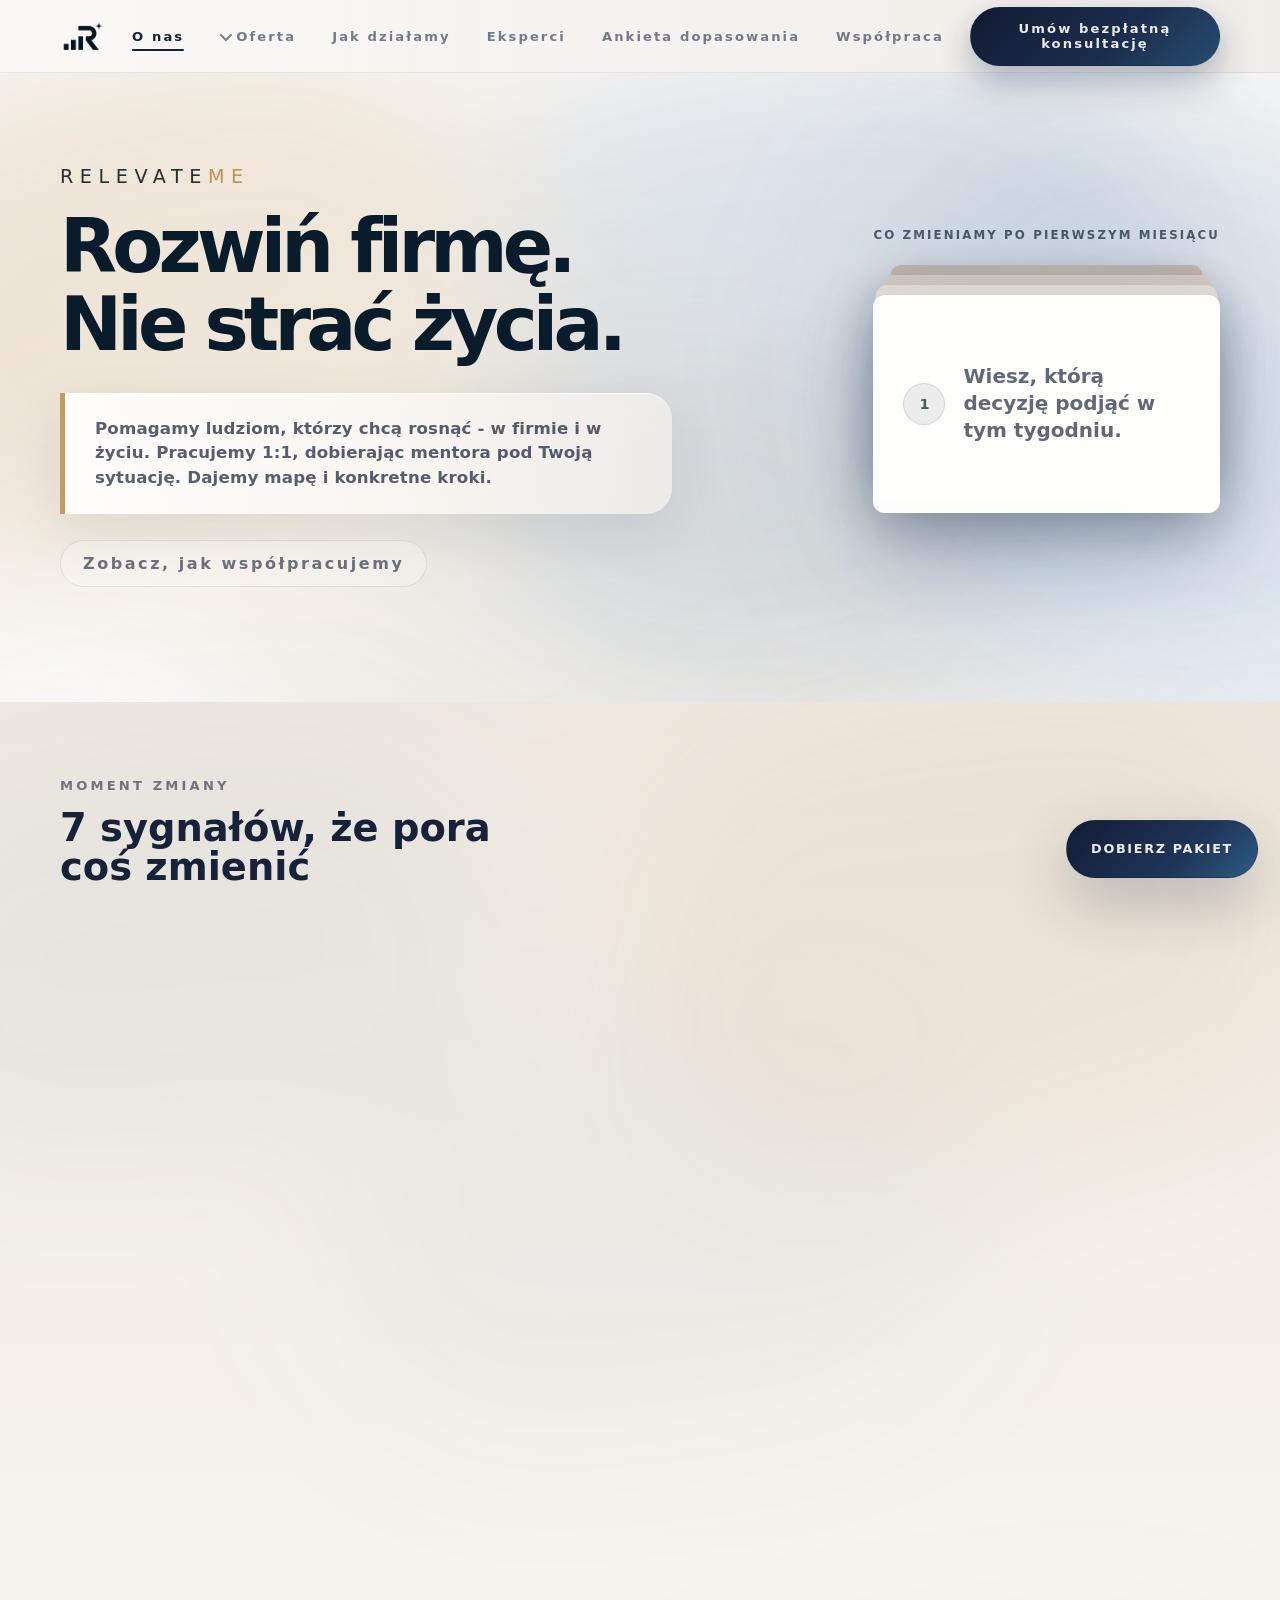
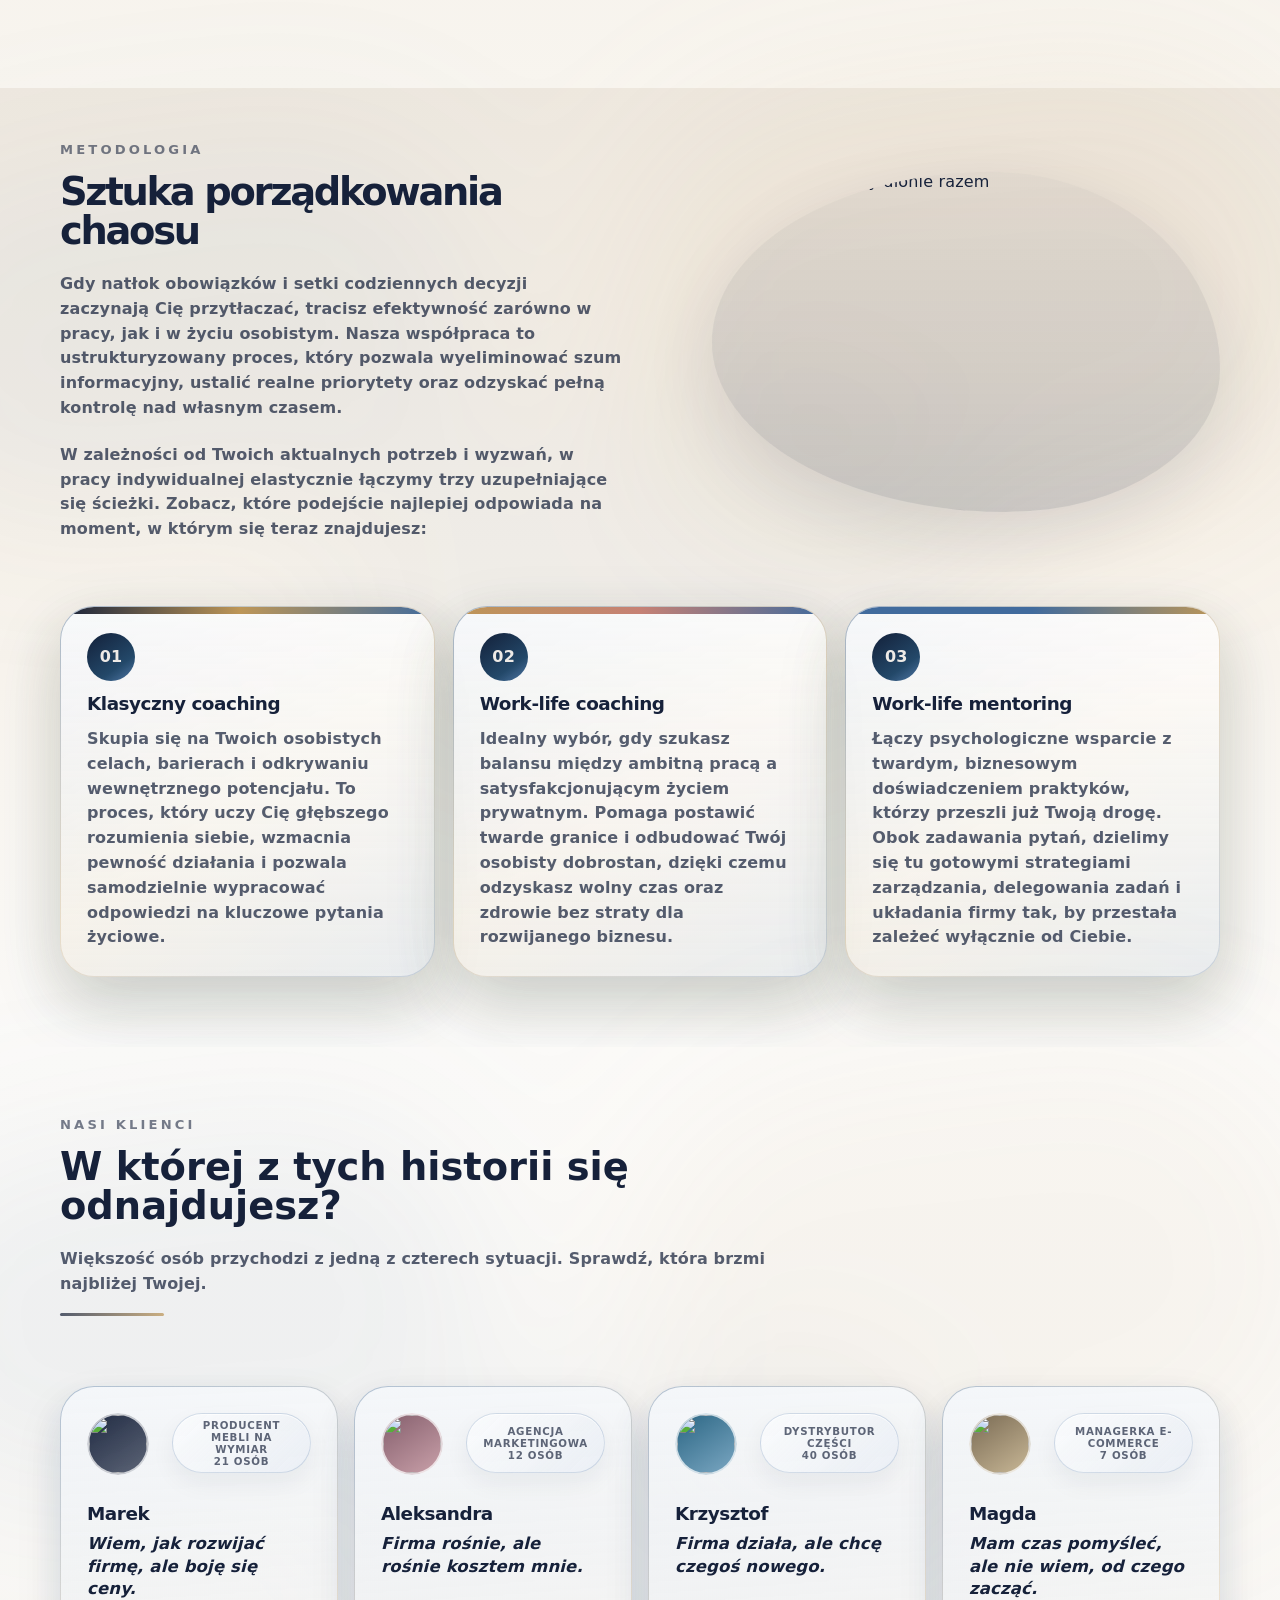
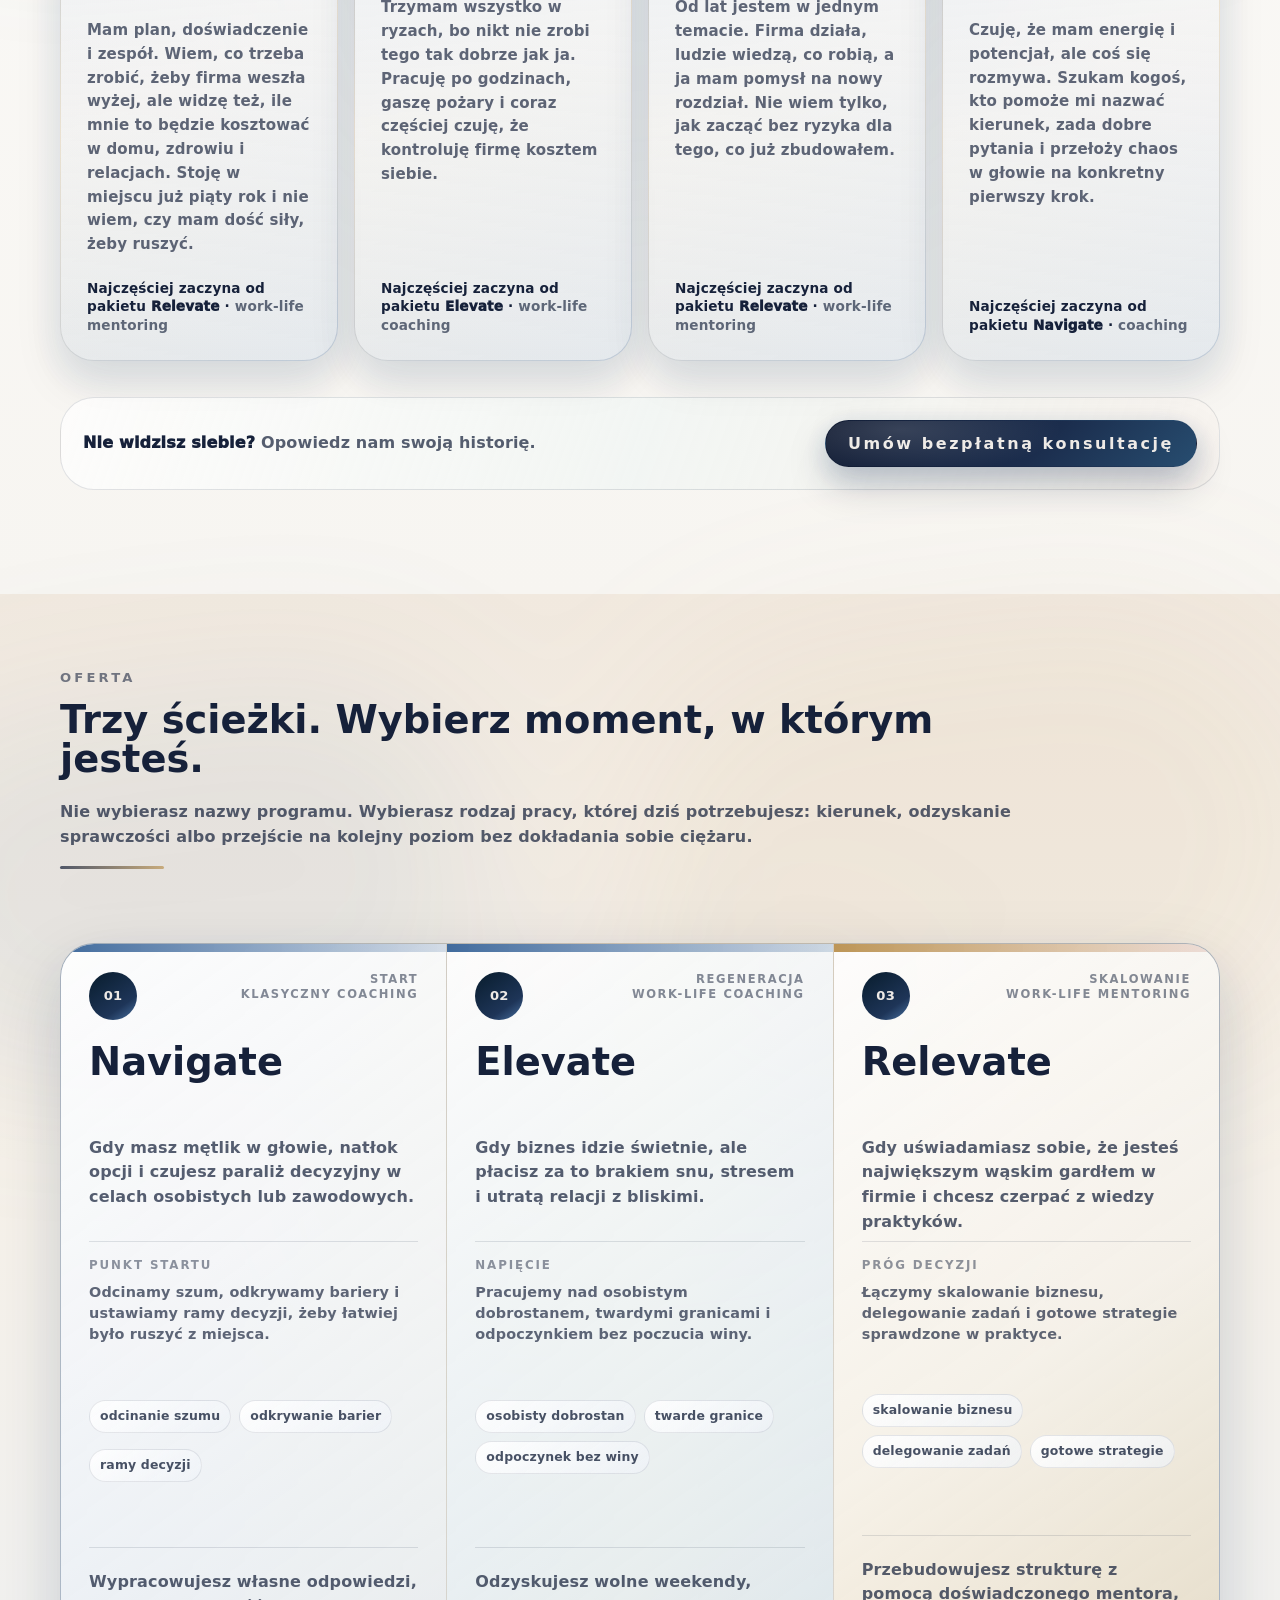
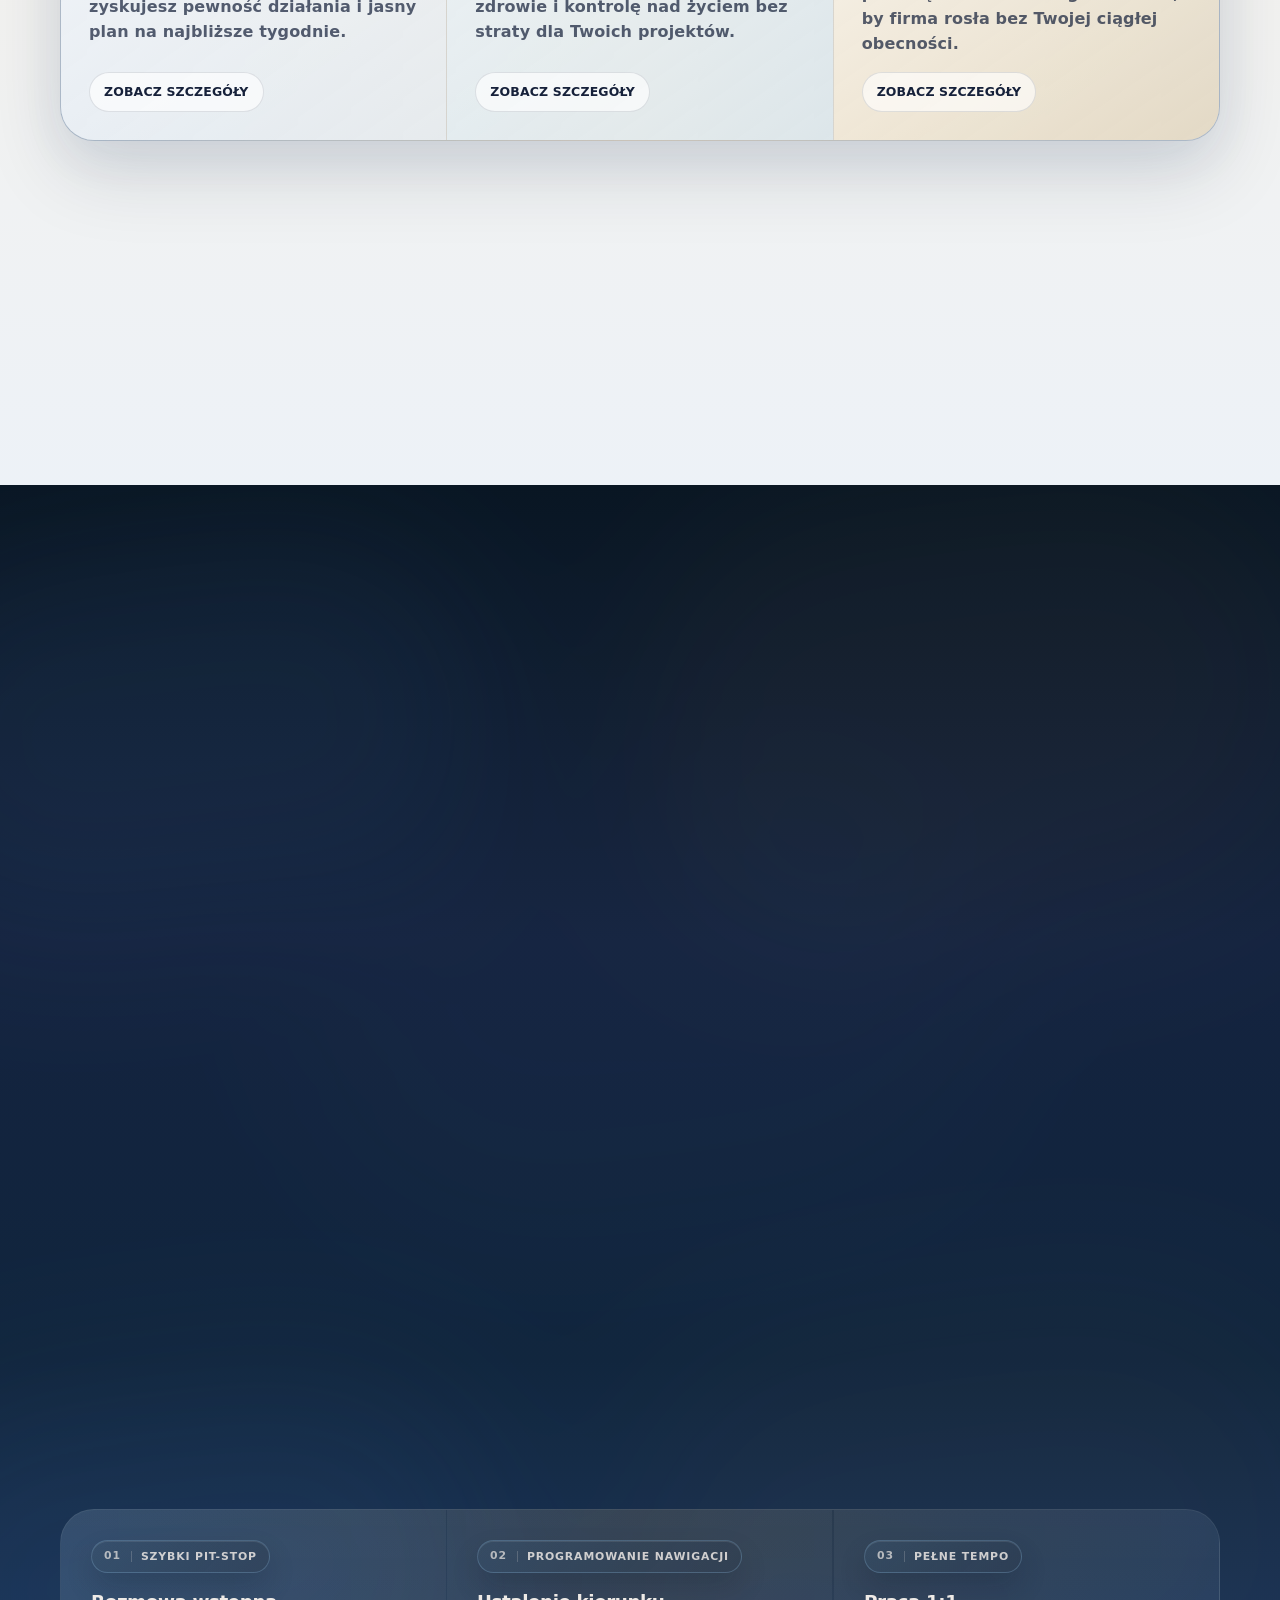
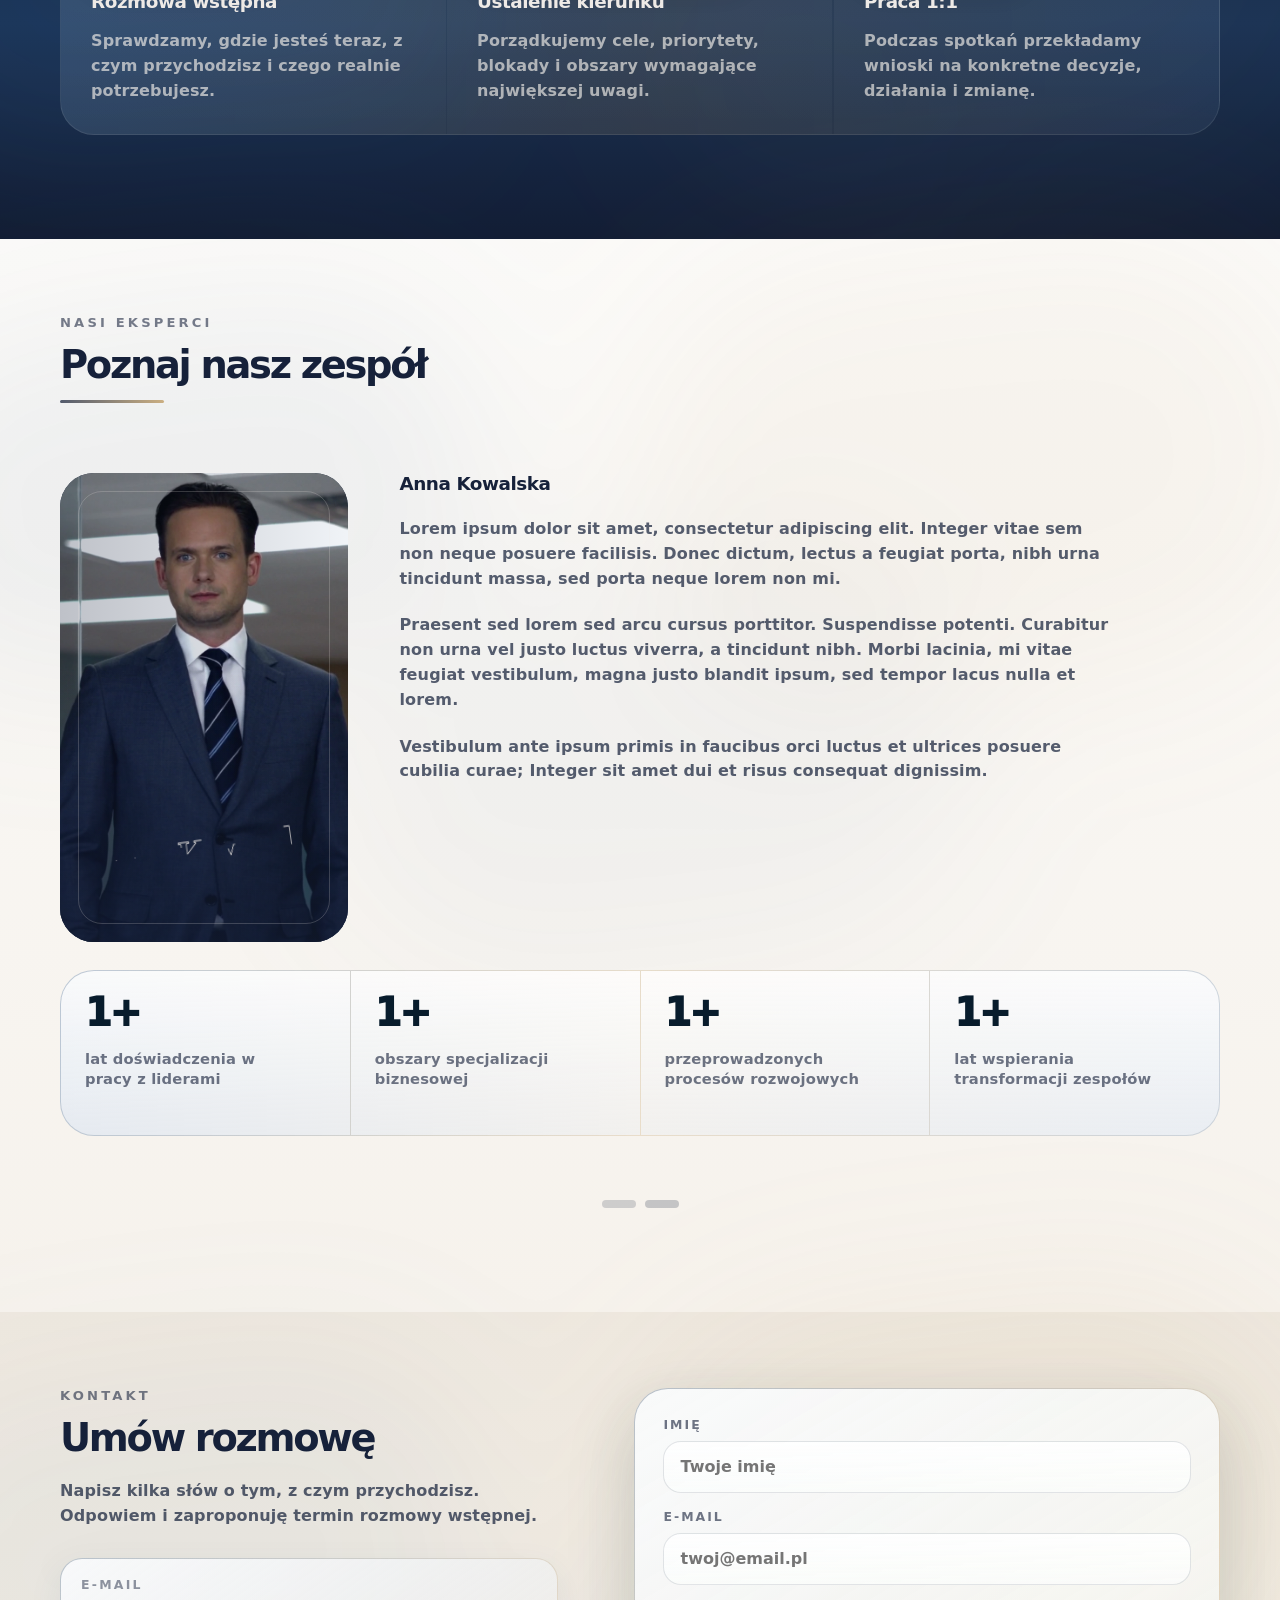
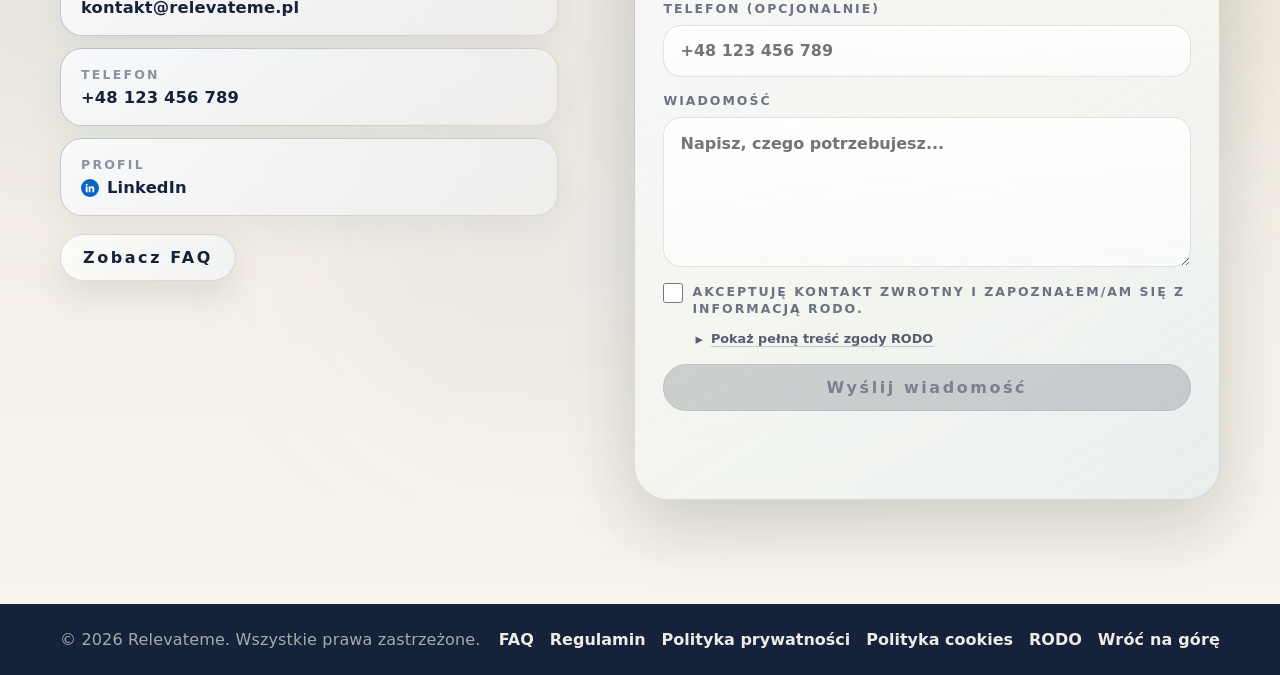
==== commit 38594748: "add analytics and lp" ====
--- a/index.html
+++ b/index.html
@@ -13,9 +13,16 @@
     content="Coaching i mentoring biznesowo-życiowy dla osób, które chcą rozwijać firmę bez tracenia życia. Praca 1:1, konkretna mapa i decyzje dopasowane do Twojej sytuacji."
   />
 
-  <link rel="preload" href="styles.css?v=formula-mobile-image-v1" as="style" />
-  <link rel="preload" href="pictures/f1-mobile-panorama.png" as="image" fetchpriority="high" />
-  <link rel="stylesheet" href="styles.css?v=formula-mobile-image-v1" />
+  <link rel="preload" href="styles.css?v=offer-dropdown-v1" as="style" />
+  <link rel="stylesheet" href="styles.css?v=offer-dropdown-v1" />
+
+  <script>
+    window.GA_MEASUREMENT_IDS = {
+      "sziperd.github.io": "G-4B11GWL714",
+      "relevateme.pl": "G-EWMV19MZQ7",
+      "www.relevateme.pl": "G-EWMV19MZQ7"
+    };
+  </script>
 </head>
 
 <body>
@@ -32,12 +39,31 @@
       </a>
 
       <nav class="nav__links" aria-label="">
-        <a href="#home"></a>
-        <a href="#pakiety"></a>
-        <a href="#formula"></a>
-        <a href="#eksperci"></a>
-        <a href="#pakiety" data-open-quiz></a>
-        <a href="#wspolpraca" data-open-modal="cooperation"></a>
+        <a href="#home" data-nav-key="home"></a>
+        <div class="navDropdown" data-offer-dropdown>
+          <button class="navDropdown__trigger" type="button" aria-expanded="false" aria-haspopup="true" aria-controls="offerDropdownMenu" data-nav-key="offer" data-offer-dropdown-trigger></button>
+          <div class="navDropdown__menu" id="offerDropdownMenu">
+            <a href="pakiet-navigate.html">
+              <span>01</span>
+              <strong>Navigate</strong>
+              <small>klasyczny coaching</small>
+            </a>
+            <a href="pakiet-elevate.html">
+              <span>02</span>
+              <strong>Elevate</strong>
+              <small>work-life coaching</small>
+            </a>
+            <a href="pakiet-relevate.html">
+              <span>03</span>
+              <strong>Relevate</strong>
+              <small>work-life mentoring</small>
+            </a>
+          </div>
+        </div>
+        <a href="#formula" data-nav-key="formula"></a>
+        <a href="#eksperci" data-nav-key="experts"></a>
+        <a href="#pakiety" data-nav-key="quiz" data-open-quiz></a>
+        <a href="#wspolpraca" data-nav-key="cooperation" data-open-modal="cooperation"></a>
       </nav>
 
       <div class="nav__actions">
@@ -55,12 +81,19 @@
       <button class="drawer__backdrop" id="drawerBackdrop" type="button" aria-label=""></button>
 
       <div class="drawer__panel">
-        <a href="#home" class="drawer__link"></a>
-        <a href="#pakiety" class="drawer__link"></a>
-        <a href="#formula" class="drawer__link"></a>
-        <a href="#eksperci" class="drawer__link"></a>
-        <a href="#pakiety" class="drawer__link" data-open-quiz></a>
-        <a href="#wspolpraca" class="drawer__link" data-open-modal="cooperation"></a>
+        <a href="#home" class="drawer__link" data-nav-key="home"></a>
+        <div class="drawerOffer">
+          <a href="#pakiety" class="drawer__link" data-nav-key="offer"></a>
+          <div class="drawerOffer__list">
+            <a href="pakiet-navigate.html">01 | Navigate</a>
+            <a href="pakiet-elevate.html">02 | Elevate</a>
+            <a href="pakiet-relevate.html">03 | Relevate</a>
+          </div>
+        </div>
+        <a href="#formula" class="drawer__link" data-nav-key="formula"></a>
+        <a href="#eksperci" class="drawer__link" data-nav-key="experts"></a>
+        <a href="#pakiety" class="drawer__link" data-nav-key="quiz" data-open-quiz></a>
+        <a href="#wspolpraca" class="drawer__link" data-nav-key="cooperation" data-open-modal="cooperation"></a>
         <a href="#kontakt" class="btn btn--primary btn--wide"></a>
       </div>
     </div>
@@ -342,10 +375,16 @@
 
           <input class="formHoneypot" type="text" name="website" tabindex="-1" autocomplete="off" aria-hidden="true" />
 
-          <label class="contactConsent">
-            <input type="checkbox" name="privacyConsent" required />
-            <span></span>
-          </label>
+          <div class="contactConsent">
+            <label class="contactConsent__label">
+              <input type="checkbox" name="privacyConsent" required />
+              <span class="contactConsent__text"></span>
+            </label>
+            <details class="consentDetails">
+              <summary><span class="consentDetails__summaryText"></span></summary>
+              <p></p>
+            </details>
+          </div>
 
           <button class="btn btn--primary btn--wide" type="submit" data-contact-submit data-magnetic disabled>
             <span class="btn__shine" aria-hidden="true"></span>
@@ -362,7 +401,10 @@
       <p>© <span id="year"></span></p>
       <div class="footer__links">
         <button type="button" data-open-modal="faq"></button>
+        <button type="button" data-open-modal="terms"></button>
         <button type="button" data-open-modal="privacy"></button>
+        <button type="button" data-open-modal="cookies"></button>
+        <button type="button" data-open-modal="rodo"></button>
         <a href="#home"></a>
       </div>
     </div>
@@ -396,7 +438,7 @@
     </section>
   </div>
 
-  <script src="content.js?v=formula-mobile-image-v1"></script>
-  <script src="script.js?v=formula-mobile-image-v1"></script>
+  <script src="content.js?v=offer-dropdown-v1"></script>
+  <script src="script.js?v=offer-dropdown-v1"></script>
 </body>
 </html>
--- a/styles.css
+++ b/styles.css
@@ -257,6 +257,158 @@
 .nav__links a.is-active::after {
   opacity: 1;
   transform: scaleX(1);
+}
+
+.navDropdown {
+  position: relative;
+}
+
+.navDropdown__trigger {
+  position: relative;
+  display: inline-flex;
+  align-items: center;
+  gap: 7px;
+  padding: 12px 2px;
+  border: 0;
+  cursor: pointer;
+  background: transparent;
+  color: rgba(22, 33, 58, 0.58);
+  font: inherit;
+  font-size: 0.82rem;
+  font-weight: 760;
+  letter-spacing: 0.16em;
+  white-space: nowrap;
+  transition: color 0.22s var(--ease);
+}
+
+.navDropdown__trigger::before {
+  content: "";
+  width: 7px;
+  height: 7px;
+  border-right: 2px solid currentColor;
+  border-bottom: 2px solid currentColor;
+  transform: rotate(45deg) translateY(-2px);
+  transition: transform 0.22s var(--ease);
+}
+
+.navDropdown__trigger::after {
+  content: "";
+  position: absolute;
+  right: 2px;
+  bottom: 5px;
+  left: 2px;
+  height: 2px;
+  border-radius: 999px;
+  opacity: 0;
+  transform: scaleX(0.5);
+  background: var(--navy);
+  transition:
+    opacity 0.22s var(--ease),
+    transform 0.22s var(--ease);
+}
+
+.navDropdown:hover .navDropdown__trigger,
+.navDropdown.is-open .navDropdown__trigger,
+.navDropdown__trigger.is-active,
+.navDropdown__trigger:focus-visible {
+  color: var(--navy);
+}
+
+.navDropdown:hover .navDropdown__trigger::after,
+.navDropdown.is-open .navDropdown__trigger::after,
+.navDropdown__trigger.is-active::after {
+  opacity: 1;
+  transform: scaleX(1);
+}
+
+.navDropdown.is-open .navDropdown__trigger::before {
+  transform: rotate(225deg) translate(-1px, -1px);
+}
+
+.navDropdown__menu {
+  position: absolute;
+  top: calc(100% + 12px);
+  left: 50%;
+  display: grid;
+  width: min(320px, 86vw);
+  padding: 10px;
+  border: 1px solid rgba(22, 33, 58, 0.1);
+  border-radius: 18px;
+  opacity: 0;
+  pointer-events: none;
+  background:
+    linear-gradient(145deg, rgba(255, 255, 255, 0.97), rgba(246, 242, 236, 0.94));
+  box-shadow: 0 24px 60px rgba(22, 33, 58, 0.14);
+  transform: translate(-50%, -6px);
+  transition:
+    opacity 0.22s var(--ease),
+    transform 0.22s var(--ease);
+}
+
+.navDropdown__menu::before {
+  content: "";
+  position: absolute;
+  top: -13px;
+  left: 0;
+  width: 100%;
+  height: 13px;
+}
+
+.navDropdown:hover .navDropdown__menu,
+.navDropdown:focus-within .navDropdown__menu,
+.navDropdown.is-open .navDropdown__menu {
+  opacity: 1;
+  pointer-events: auto;
+  transform: translate(-50%, 0);
+}
+
+.navDropdown__menu a {
+  display: grid;
+  grid-template-columns: auto 1fr;
+  gap: 3px 12px;
+  padding: 13px 14px;
+  border-radius: 12px;
+  color: var(--navy);
+  letter-spacing: 0;
+  text-align: left;
+  transition:
+    background 0.2s var(--ease),
+    transform 0.2s var(--ease);
+}
+
+.navDropdown__menu a::after {
+  display: none;
+}
+
+.navDropdown__menu a:hover {
+  background: rgba(65, 107, 157, 0.08);
+  transform: translateX(2px);
+}
+
+.navDropdown__menu span {
+  grid-row: span 2;
+  display: grid;
+  width: 34px;
+  height: 34px;
+  place-items: center;
+  border-radius: 50%;
+  background: var(--navy);
+  color: var(--sand);
+  font-size: 0.72rem;
+  font-weight: 900;
+}
+
+.navDropdown__menu strong {
+  font-size: 0.94rem;
+  line-height: 1.05;
+}
+
+.navDropdown__menu small {
+  color: rgba(22, 33, 58, 0.58);
+  font-size: 0.72rem;
+  font-weight: 800;
+  line-height: 1.2;
+  text-transform: uppercase;
 }
 
 .nav__actions {
@@ -526,6 +678,36 @@
 
 .drawer__link:hover {
   background: rgba(22, 33, 58, 0.06);
+  color: var(--navy);
+}
+
+.drawerOffer {
+  display: grid;
+  gap: 6px;
+}
+
+.drawerOffer__list {
+  display: grid;
+  gap: 6px;
+  padding: 0 10px 10px;
+}
+
+.drawerOffer__list a {
+  display: block;
+  padding: 11px 14px;
+  border: 1px solid rgba(22, 33, 58, 0.08);
+  border-radius: 14px;
+  background: rgba(255, 255, 255, 0.52);
+  color: rgba(22, 33, 58, 0.68);
+  font-size: 0.78rem;
+  font-weight: 850;
+  letter-spacing: 0.08em;
+  text-align: center;
+  text-transform: uppercase;
+}
+
+.drawerOffer__list a:hover {
+  background: rgba(65, 107, 157, 0.08);
   color: var(--navy);
 }
 
@@ -1557,10 +1739,10 @@
   position: relative;
   display: flex;
   overflow: hidden;
-  min-height: 430px;
+  min-height: 330px;
   flex-direction: column;
-  gap: 16px;
-  padding: 30px;
+  gap: 12px;
+  padding: 26px;
   border: 1px solid transparent;
   border-radius: var(--radius2);
   background:
@@ -1592,7 +1774,7 @@
   height: 48px;
   align-items: center;
   justify-content: center;
-  margin-bottom: 8px;
+  margin-bottom: 0;
   border-radius: 50%;
   background:
     linear-gradient(145deg, #132039 0%, #234869 68%, rgba(65, 107, 157, 0.92) 100%);
@@ -1612,6 +1794,12 @@
   line-height: 1.28;
   white-space: nowrap;
   text-transform: uppercase;
+}
+
+.offerCard__eyebrow[hidden],
+.offerCard__tags[hidden],
+.offerCard__result[hidden] {
+  display: none !important;
 }
 
 .offerCard h3 {
@@ -2066,6 +2254,31 @@
   font-size: 0.9rem;
   font-weight: 760;
   line-height: 1.42;
+}
+
+.packagePath__link {
+  align-self: end;
+  justify-self: start;
+  display: inline-flex;
+  align-items: center;
+  min-height: 40px;
+  padding: 10px 14px;
+  border: 1px solid rgba(22, 33, 58, 0.12);
+  border-radius: 999px;
+  background: rgba(255, 255, 255, 0.62);
+  color: var(--navy);
+  font-size: 0.78rem;
+  font-weight: 900;
+  line-height: 1;
+  text-transform: uppercase;
+  transition:
+    background 0.2s var(--ease),
+    transform 0.2s var(--ease);
+}
+
+.packagePath__link:hover {
+  background: rgba(22, 33, 58, 0.08);
+  transform: translateY(-1px);
 }
 
 .packagesCta {
@@ -2796,7 +3009,7 @@
   gap: 24px;
   overflow-x: auto;
   overflow-y: hidden;
-  padding: 4px 0 58px;
+  padding: 4px 0 44px;
   scroll-behavior: smooth;
   scroll-snap-type: x mandatory;
   scrollbar-width: none;
@@ -2874,7 +3087,7 @@
   border-radius: var(--radius2);
   background:
     linear-gradient(145deg, #111b32, #19314f);
-  box-shadow: 0 24px 72px rgba(22, 33, 58, 0.08), 0 18px 54px rgba(65, 107, 157, 0.06);
+  box-shadow: none;
   color: var(--sand);
 }
 
@@ -3021,9 +3234,7 @@
   border-radius: var(--radius2);
   background:
     linear-gradient(90deg, rgba(65, 107, 157, 0.32), rgba(189, 150, 87, 0.24), rgba(65, 107, 157, 0.24)) border-box;
-  box-shadow:
-    0 34px 110px rgba(22, 33, 58, 0.055),
-    0 28px 96px rgba(189, 150, 87, 0.045);
+  box-shadow: none;
 }
 
 .expertStats article {
@@ -3181,10 +3392,8 @@
 }
 
 .contactForm .contactConsent {
-  display: flex !important;
-  grid-template-columns: none;
+  display: grid;
   gap: 12px;
-  align-items: center;
   color: rgba(22, 33, 58, 0.68);
   font-size: 0.88rem;
   font-weight: 700;
@@ -3193,9 +3402,72 @@
   text-transform: none;
 }
 
-.contactConsent span {
+.contactConsent__label,
+.modalConsent__label {
+  display: flex !important;
+  grid-template-columns: none;
+  gap: 12px;
+  align-items: flex-start;
+  color: inherit;
+  font: inherit;
+  letter-spacing: 0;
+  line-height: inherit;
+  text-transform: none;
+}
+
+.contactConsent__text,
+.modalConsent__label span {
   display: block;
   min-width: 0;
+}
+
+.consentDetails {
+  display: block;
+  padding-left: 32px;
+  color: rgba(22, 33, 58, 0.6);
+  font-size: 0.8rem;
+  font-weight: 640;
+  letter-spacing: 0;
+  line-height: 1.5;
+  text-transform: none;
+}
+
+.consentDetails summary {
+  display: flex;
+  align-items: center;
+  gap: 8px;
+  width: fit-content;
+  cursor: pointer;
+  color: rgba(22, 33, 58, 0.72);
+  font-weight: 820;
+  list-style: none;
+  text-decoration: none;
+}
+
+.consentDetails summary::-webkit-details-marker {
+  display: none;
+}
+
+.consentDetails summary::before {
+  content: "▸";
+  flex: 0 0 auto;
+  color: currentColor;
+  font-size: 1.15em;
+  line-height: 0.9;
+}
+
+.consentDetails[open] summary::before {
+  content: "▾";
+}
+
+.consentDetails__summaryText {
+  text-decoration: underline;
+  text-decoration-color: rgba(22, 33, 58, 0.22);
+  text-underline-offset: 3px;
+}
+
+.consentDetails p {
+  margin: 10px 0 0;
 }
 
 .contactForm input,
@@ -3359,6 +3631,7 @@
   font-size: clamp(1rem, 1.35vw, 1.16rem);
   font-weight: 650;
   line-height: 1.55;
+  white-space: pre-line;
 }
 
 .siteModal__note {
@@ -3440,10 +3713,8 @@
 }
 
 .modalConsent {
-  display: flex !important;
-  grid-template-columns: none;
+  display: grid;
   gap: 12px;
-  align-items: center;
   color: var(--muted);
   font-size: 0.92rem;
   font-weight: 700;
@@ -3455,15 +3726,19 @@
 .modalConsent input {
   flex: 0 0 20px;
   width: 20px;
+  min-width: 20px;
+  max-width: 20px;
   min-height: 20px;
   height: 20px;
   margin: 0;
   padding: 0;
+  border-radius: 4px;
   accent-color: var(--navy);
+  appearance: auto;
+  -webkit-appearance: checkbox;
 }
 
 .modalConsent span {
-  display: block;
   color: var(--muted);
   letter-spacing: 0;
   text-transform: none;
@@ -3494,6 +3769,29 @@
   color: var(--muted);
   font-weight: 560;
   line-height: 1.55;
+  white-space: pre-line;
+}
+
+.legalInlineLink {
+  display: inline;
+  padding: 0;
+  border: 0;
+  cursor: pointer;
+  background: transparent;
+  color: var(--inkBlue);
+  font: inherit;
+  font-weight: 780;
+  letter-spacing: inherit;
+  text-align: inherit;
+  text-decoration: underline;
+  text-decoration-color: rgba(65, 107, 157, 0.36);
+  text-underline-offset: 3px;
+}
+
+.legalInlineLink:hover,
+.legalInlineLink:focus-visible {
+  color: var(--navy);
+  text-decoration-color: currentColor;
 }
 
 .modalCta {
@@ -3523,6 +3821,273 @@
 }
 
 /* =========================================================
+   PACKAGE LANDING PAGES
+   ========================================================= */
+
+.packageLanding {
+  overflow: hidden;
+  background:
+    linear-gradient(180deg, rgba(251, 250, 248, 0.92), rgba(251, 250, 248, 0) 460px),
+    linear-gradient(145deg, #f4eee7 0%, #fbfaf8 42%, #eef3f8 100%);
+}
+
+.packageHero {
+  padding: calc(var(--navH) + 72px) 0 84px;
+}
+
+.packageHero__grid {
+  display: grid;
+  grid-template-columns: minmax(0, 0.95fr) minmax(360px, 0.78fr);
+  gap: clamp(36px, 6vw, 86px);
+  align-items: center;
+}
+
+.packageHero__copy {
+  display: grid;
+  gap: 24px;
+}
+
+.packageHero__copy h1 {
+  max-width: 760px;
+  margin: 0;
+  font-size: clamp(3rem, 7.4vw, 7rem);
+  line-height: 0.9;
+  letter-spacing: 0;
+}
+
+.packageHero__copy h1 span {
+  display: block;
+  color: rgba(22, 33, 58, 0.46);
+  font-size: clamp(1.2rem, 2.3vw, 2.1rem);
+  line-height: 1.05;
+}
+
+.packageHero__lead {
+  max-width: 680px;
+  margin: 0;
+  color: rgba(22, 33, 58, 0.72);
+  font-size: clamp(1.02rem, 1.6vw, 1.24rem);
+  font-weight: 720;
+  line-height: 1.58;
+}
+
+.packageHero__actions {
+  display: flex;
+  flex-wrap: wrap;
+  gap: 12px;
+}
+
+.packageHero__media {
+  position: relative;
+  min-height: 520px;
+  overflow: hidden;
+  border: 1px solid rgba(22, 33, 58, 0.1);
+  border-radius: var(--radius2);
+  background: var(--navy);
+  box-shadow: 0 32px 86px rgba(22, 33, 58, 0.18);
+}
+
+.packageHero__media img {
+  width: 100%;
+  height: 100%;
+  min-height: 520px;
+  object-fit: cover;
+  opacity: 0.82;
+}
+
+.packageHero__mediaCard {
+  position: absolute;
+  right: 22px;
+  bottom: 22px;
+  left: 22px;
+  display: grid;
+  gap: 10px;
+  padding: 22px;
+  border: 1px solid rgba(255, 255, 255, 0.2);
+  border-radius: 18px;
+  background: rgba(251, 250, 248, 0.9);
+  backdrop-filter: blur(16px);
+  -webkit-backdrop-filter: blur(16px);
+}
+
+.packageHero__mediaCard span,
+.packageDetail__eyebrow {
+  color: rgba(22, 33, 58, 0.52);
+  font-size: 0.74rem;
+  font-weight: 900;
+  letter-spacing: 0.16em;
+  text-transform: uppercase;
+}
+
+.packageHero__mediaCard strong {
+  color: var(--navy);
+  font-size: clamp(1.3rem, 2.2vw, 2rem);
+  line-height: 1.05;
+}
+
+.packageSection {
+  padding: 84px 0;
+}
+
+.packageSection--light {
+  background: rgba(255, 255, 255, 0.48);
+}
+
+.packageDetail {
+  display: grid;
+  gap: 24px;
+}
+
+.packageDetail__head {
+  display: grid;
+  max-width: 900px;
+  gap: 12px;
+}
+
+.packageDetail__head h2 {
+  margin: 0;
+  font-size: clamp(2.1rem, 4vw, 4rem);
+  line-height: 0.98;
+  letter-spacing: 0;
+}
+
+.packageDetail__head p {
+  max-width: 760px;
+  margin: 0;
+  color: rgba(22, 33, 58, 0.68);
+  font-weight: 720;
+  line-height: 1.58;
+}
+
+.packageFeatureGrid,
+.packageProcessGrid,
+.packageOutcomeGrid {
+  display: grid;
+  grid-template-columns: repeat(3, minmax(0, 1fr));
+  gap: 1px;
+  overflow: hidden;
+  border: 1px solid rgba(22, 33, 58, 0.1);
+  border-radius: var(--radius2);
+  background: rgba(22, 33, 58, 0.1);
+}
+
+.packageFeature,
+.packageProcess,
+.packageOutcome {
+  display: grid;
+  align-content: start;
+  gap: 14px;
+  min-height: 220px;
+  padding: 28px;
+  background:
+    linear-gradient(145deg, rgba(255, 255, 255, 0.94), rgba(241, 244, 247, 0.82));
+}
+
+.packageFeature span,
+.packageProcess span,
+.packageOutcome span {
+  display: grid;
+  width: 44px;
+  height: 44px;
+  place-items: center;
+  border-radius: 50%;
+  background: var(--navy);
+  color: var(--sand);
+  font-size: 0.8rem;
+  font-weight: 900;
+}
+
+.packageFeature h3,
+.packageProcess h3,
+.packageOutcome h3 {
+  margin: 0;
+  font-size: clamp(1.2rem, 1.8vw, 1.55rem);
+  letter-spacing: 0;
+}
+
+.packageFeature p,
+.packageProcess p,
+.packageOutcome p {
+  margin: 0;
+  color: rgba(22, 33, 58, 0.66);
+  font-weight: 690;
+  line-height: 1.5;
+}
+
+.packageBand {
+  display: grid;
+  grid-template-columns: minmax(0, 0.82fr) minmax(0, 1fr);
+  gap: clamp(28px, 5vw, 76px);
+  align-items: center;
+  padding: 42px;
+  border-radius: var(--radius2);
+  background:
+    linear-gradient(135deg, rgba(17, 27, 50, 0.96), rgba(39, 77, 112, 0.92));
+  color: var(--sand);
+}
+
+.packageBand h2 {
+  margin: 0;
+  color: var(--sand);
+  font-size: clamp(2rem, 4vw, 4rem);
+  line-height: 0.98;
+}
+
+.packageBand p {
+  margin: 0;
+  color: rgba(251, 250, 248, 0.76);
+  font-weight: 720;
+  line-height: 1.58;
+}
+
+.packageBand__copy {
+  display: grid;
+  gap: 18px;
+}
+
+.packageBand__list {
+  display: grid;
+  gap: 10px;
+  margin: 0;
+  padding: 0;
+  list-style: none;
+}
+
+.packageBand__list li {
+  padding: 14px 16px;
+  border: 1px solid rgba(255, 255, 255, 0.12);
+  border-radius: 14px;
+  background: rgba(255, 255, 255, 0.06);
+  color: rgba(251, 250, 248, 0.82);
+  font-weight: 750;
+}
+
+.packageFinalCta {
+  display: grid;
+  grid-template-columns: minmax(0, 1fr) auto;
+  gap: 24px;
+  align-items: center;
+  padding: 34px;
+  border: 1px solid rgba(22, 33, 58, 0.1);
+  border-radius: var(--radius2);
+  background:
+    linear-gradient(120deg, rgba(255, 255, 255, 0.9), rgba(250, 242, 230, 0.74));
+}
+
+.packageFinalCta h2 {
+  margin: 0 0 8px;
+  font-size: clamp(1.8rem, 3vw, 3rem);
+  letter-spacing: 0;
+}
+
+.packageFinalCta p {
+  margin: 0;
+  color: rgba(22, 33, 58, 0.68);
+  font-weight: 720;
+  line-height: 1.5;
+}
+
+/* =========================================================
    FOOTER
    ========================================================= */
 
@@ -3620,6 +4185,37 @@
     align-items: stretch;
   }
 
+  .packageHero__grid,
+  .packageBand,
+  .packageFinalCta {
+    grid-template-columns: 1fr;
+  }
+
+  .packageHero {
+    padding-bottom: 56px;
+  }
+
+  .packageHero__media,
+  .packageHero__media img {
+    min-height: 420px;
+  }
+
+  .packageFeatureGrid,
+  .packageProcessGrid,
+  .packageOutcomeGrid {
+    grid-template-columns: 1fr;
+  }
+
+  .packageFeature,
+  .packageProcess,
+  .packageOutcome {
+    min-height: 0;
+  }
+
+  .packageFinalCta .btn {
+    width: 100%;
+  }
+
   .hero__inner {
     min-height: auto;
     gap: 56px;
@@ -3704,7 +4300,7 @@
 
   .expertsTrack {
     gap: 14px;
-    padding-bottom: 56px;
+    padding-bottom: 34px;
   }
 
   .expertsDots {
@@ -3769,9 +4365,7 @@
   .expertStats {
     grid-template-columns: repeat(2, minmax(0, 1fr));
     margin-top: 18px;
-    box-shadow:
-      0 28px 86px rgba(22, 33, 58, 0.05),
-      0 22px 70px rgba(189, 150, 87, 0.04);
+    box-shadow: none;
   }
 
   .expertStats article {
@@ -3802,6 +4396,12 @@
 
   .section {
     padding: 58px 0 76px;
+  }
+
+  .offerCard {
+    min-height: auto;
+    gap: 10px;
+    padding: 24px;
   }
 
   .hero__inner {
@@ -4427,9 +5027,6 @@
     -webkit-overflow-scrolling: touch;
     isolation: isolate;
     background: #07101f;
-    transform: translate3d(0, 0, 0);
-    backface-visibility: hidden;
-    -webkit-backface-visibility: hidden;
   }
 
   .formulaMobile__track::before {
@@ -4480,16 +5077,11 @@
     z-index: 0;
     display: block;
     width: calc(100% * var(--formula-slide-count, 3));
-    height: 100%;
     min-width: 100%;
     pointer-events: none;
-    object-fit: cover;
-    object-position: center;
+    background: url("pictures/f1-mobile-panorama.png") center / cover no-repeat;
     filter: saturate(0.88) contrast(1.08) brightness(0.9);
-    transform: translate3d(0, 0, 0);
-    backface-visibility: hidden;
-    -webkit-backface-visibility: hidden;
-    will-change: transform;
+    transform: translateZ(0);
   }
 
   .formulaMobile__track::-webkit-scrollbar {
@@ -4640,7 +5232,7 @@
 
   .expertsTrack {
     gap: 14px;
-    padding-bottom: 56px;
+    padding-bottom: 34px;
   }
 
   .expertsDots {
@@ -4715,9 +5307,7 @@
   .expertStats {
     grid-template-columns: repeat(2, minmax(0, 1fr));
     margin-top: 18px;
-    box-shadow:
-      0 28px 86px rgba(22, 33, 58, 0.05),
-      0 22px 70px rgba(189, 150, 87, 0.04);
+    box-shadow: none;
   }
 
   .expertStats article {
@@ -4805,6 +5395,48 @@
 }
 
 @media (max-width: 680px) {
+  .packageHero {
+    padding-top: calc(var(--navH) + 38px);
+  }
+
+  .packageHero__copy,
+  .packageDetail {
+    gap: 18px;
+  }
+
+  .packageHero__actions {
+    display: grid;
+  }
+
+  .packageHero__actions .btn,
+  .packageFinalCta .btn {
+    width: 100%;
+  }
+
+  .packageHero__media,
+  .packageHero__media img {
+    min-height: 340px;
+  }
+
+  .packageHero__mediaCard {
+    right: 14px;
+    bottom: 14px;
+    left: 14px;
+    padding: 18px;
+  }
+
+  .packageSection {
+    padding: 54px 0;
+  }
+
+  .packageFeature,
+  .packageProcess,
+  .packageOutcome,
+  .packageBand,
+  .packageFinalCta {
+    padding: 22px;
+  }
+
   .quizWidget .quizFab,
   .quizWidget .quizFab:hover,
   .quizWidget .quizFab:active,
@@ -4845,3 +5477,893 @@
     white-space: normal;
   }
 }
+
+/* =========================================================
+   PROGRAM LANDING PAGES — EDITORIAL SYSTEM
+   ========================================================= */
+
+body[data-page="landing"] {
+  --program-accent: #3f777a;
+  --program-accent-deep: #28575c;
+  --program-soft: #dfeae7;
+  --program-highlight: #d8ad5e;
+  background: #f7f5f1;
+}
+
+body[data-package="elevate"] {
+  --program-accent: #bd625b;
+  --program-accent-deep: #8d403d;
+  --program-soft: #f0ddd8;
+  --program-highlight: #6f91a4;
+}
+
+body[data-package="relevate"] {
+  --program-accent: #a87936;
+  --program-accent-deep: #775222;
+  --program-soft: #eee2ca;
+  --program-highlight: #527487;
+}
+
+.programPage {
+  overflow: hidden;
+  background: #f7f5f1;
+}
+
+.programHero {
+  min-height: 830px;
+  padding: calc(var(--navH) + 78px) 0 78px;
+  background: var(--program-soft);
+}
+
+.programHero__inner {
+  display: grid;
+  grid-template-columns: minmax(0, 1.35fr) minmax(340px, 0.65fr);
+  gap: 76px;
+  align-items: center;
+}
+
+.programHero__copy {
+  min-width: 0;
+}
+
+.programKicker,
+.programLabel {
+  margin: 0;
+  color: var(--program-accent-deep);
+  font-size: 0.78rem;
+  font-weight: 900;
+  letter-spacing: 0.14em;
+  text-transform: uppercase;
+}
+
+.programKicker {
+  display: flex;
+  gap: 12px;
+  align-items: center;
+}
+
+.programKicker span {
+  display: grid;
+  width: 34px;
+  height: 34px;
+  border: 1px solid currentColor;
+  border-radius: 50%;
+  place-items: center;
+  letter-spacing: 0;
+}
+
+.programHero h1 {
+  margin: 28px 0 0;
+  color: var(--navy);
+  font-size: 7.5rem;
+  font-weight: 900;
+  line-height: 0.82;
+  letter-spacing: 0;
+}
+
+.programHero__promise {
+  max-width: 820px;
+  margin: 38px 0 0;
+  color: var(--program-accent-deep);
+  font-size: 3.25rem;
+  font-weight: 800;
+  line-height: 0.98;
+  letter-spacing: 0;
+}
+
+.programHero__lead {
+  max-width: 650px;
+  margin: 30px 0 0;
+  color: rgba(22, 33, 58, 0.72);
+  font-size: 1.15rem;
+  font-weight: 650;
+  line-height: 1.62;
+}
+
+.programHero__actions {
+  display: flex;
+  flex-wrap: wrap;
+  gap: 12px 24px;
+  align-items: center;
+  margin-top: 36px;
+}
+
+.programButton {
+  display: inline-flex;
+  min-height: 56px;
+  gap: 20px;
+  align-items: center;
+  justify-content: center;
+  padding: 15px 22px;
+  border: 1px solid transparent;
+  border-radius: 6px;
+  font-size: 0.92rem;
+  font-weight: 850;
+  line-height: 1.2;
+  transition: transform 0.22s var(--ease), background 0.22s var(--ease), color 0.22s var(--ease);
+}
+
+.programButton span {
+  font-size: 1.15rem;
+  line-height: 1;
+}
+
+.programButton:hover {
+  transform: translateY(-2px);
+}
+
+.programButton--primary {
+  background: var(--navy);
+  color: #fff;
+}
+
+.programButton--primary:hover {
+  background: var(--program-accent-deep);
+}
+
+.programButton--text {
+  min-height: auto;
+  padding-right: 2px;
+  padding-left: 2px;
+  border-bottom: 1px solid rgba(22, 33, 58, 0.35);
+  border-radius: 0;
+  color: var(--navy);
+}
+
+.programSnapshot {
+  display: grid;
+  min-height: 520px;
+  grid-template-rows: auto auto 1fr auto;
+  overflow: hidden;
+  border: 1px solid rgba(22, 33, 58, 0.18);
+  border-top: 5px solid var(--program-accent);
+  border-radius: 8px;
+  background: rgba(255, 255, 255, 0.58);
+}
+
+.programSnapshot__top {
+  display: flex;
+  align-items: center;
+  justify-content: space-between;
+  gap: 16px;
+  padding: 22px 26px;
+  border-bottom: 1px solid rgba(22, 33, 58, 0.14);
+}
+
+.programSnapshot__top span,
+.programSnapshot__top strong,
+.programSnapshot__outcome span {
+  font-size: 0.68rem;
+  font-weight: 900;
+  letter-spacing: 0.1em;
+  text-transform: uppercase;
+}
+
+.programSnapshot__top span {
+  color: var(--program-accent-deep);
+}
+
+.programSnapshot__top strong {
+  color: rgba(22, 33, 58, 0.48);
+}
+
+.programSnapshot__statement {
+  margin: 0;
+  padding: 30px 26px 28px;
+  color: var(--navy);
+  font-size: 2.05rem;
+  font-weight: 850;
+  line-height: 1.08;
+}
+
+.programSnapshot__list {
+  margin: 0;
+  padding: 0 26px;
+  list-style: none;
+}
+
+.programSnapshot__list li {
+  display: grid;
+  grid-template-columns: 28px 1fr;
+  gap: 12px;
+  padding: 14px 0;
+  border-top: 1px solid rgba(22, 33, 58, 0.14);
+}
+
+.programSnapshot__list span {
+  padding-top: 2px;
+  color: var(--program-accent);
+  font-size: 0.7rem;
+  font-weight: 900;
+}
+
+.programSnapshot__list p {
+  margin: 0;
+  color: rgba(22, 33, 58, 0.7);
+  font-size: 0.9rem;
+  font-weight: 700;
+  line-height: 1.42;
+}
+
+.programSnapshot__outcome {
+  display: grid;
+  gap: 8px;
+  padding: 22px 26px 24px;
+  background: var(--navy);
+  color: #fff;
+}
+
+.programSnapshot__outcome span {
+  color: var(--program-highlight);
+}
+
+.programSnapshot__outcome strong {
+  font-size: 1rem;
+  line-height: 1.38;
+}
+
+.programSwitcher {
+  position: sticky;
+  top: var(--navH);
+  z-index: 30;
+  border-bottom: 1px solid rgba(22, 33, 58, 0.12);
+  background: rgba(247, 245, 241, 0.92);
+  backdrop-filter: blur(18px);
+  -webkit-backdrop-filter: blur(18px);
+}
+
+.programSwitcher__inner {
+  display: grid;
+  grid-template-columns: repeat(3, 1fr);
+}
+
+.programSwitcher a {
+  position: relative;
+  display: flex;
+  min-height: 66px;
+  gap: 10px;
+  align-items: center;
+  justify-content: center;
+  border-right: 1px solid rgba(22, 33, 58, 0.1);
+  color: rgba(22, 33, 58, 0.48);
+  font-weight: 850;
+}
+
+.programSwitcher a:first-child {
+  border-left: 1px solid rgba(22, 33, 58, 0.1);
+}
+
+.programSwitcher a span {
+  font-size: 0.68rem;
+  font-weight: 900;
+}
+
+.programSwitcher a::after {
+  position: absolute;
+  right: 0;
+  bottom: -1px;
+  left: 0;
+  height: 3px;
+  background: var(--program-accent);
+  content: "";
+  opacity: 0;
+  transform: scaleX(0.2);
+  transition: opacity 0.2s var(--ease), transform 0.2s var(--ease);
+}
+
+.programSwitcher a:hover,
+.programSwitcher a.is-current {
+  color: var(--navy);
+}
+
+.programSwitcher a:hover::after,
+.programSwitcher a.is-current::after {
+  opacity: 1;
+  transform: scaleX(1);
+}
+
+.programMoment,
+.programJourney,
+.programResults,
+.programGuide,
+.programFit {
+  padding: 124px 0;
+}
+
+.programMoment h2,
+.programResults h2,
+.programFit h2 {
+  max-width: 980px;
+  margin: 24px 0 0;
+  color: var(--navy);
+  font-size: 4.4rem;
+  line-height: 0.98;
+  letter-spacing: 0;
+}
+
+.programMoment h2 em {
+  color: var(--program-accent);
+  font-style: normal;
+}
+
+.programTensions {
+  display: grid;
+  grid-template-columns: repeat(3, minmax(0, 1fr));
+  gap: 46px;
+  margin-top: 88px;
+}
+
+.programTensions p {
+  margin: 0;
+  padding-top: 22px;
+  border-top: 1px solid rgba(22, 33, 58, 0.25);
+  color: rgba(22, 33, 58, 0.7);
+  font-size: 1.05rem;
+  font-weight: 650;
+  line-height: 1.6;
+}
+
+.programTensions span {
+  display: block;
+  margin-bottom: 34px;
+  color: var(--program-accent);
+  font-size: 0.76rem;
+  font-weight: 900;
+}
+
+.programShift {
+  padding: 132px 0;
+  background: var(--navy);
+  color: #fff;
+}
+
+.programShift .programLabel {
+  color: var(--program-highlight);
+}
+
+.programShift__inner {
+  display: grid;
+  grid-template-columns: minmax(0, 1fr) minmax(360px, 0.7fr);
+  gap: 96px;
+  align-items: end;
+}
+
+.programShift h2 {
+  margin: 28px 0 0;
+  color: #fff;
+  font-size: 4.7rem;
+  line-height: 0.94;
+  letter-spacing: 0;
+}
+
+.programShift__answer {
+  padding-top: 30px;
+  border-top: 1px solid rgba(255, 255, 255, 0.3);
+}
+
+.programShift__answer > span {
+  color: var(--program-highlight);
+  font-size: 2.2rem;
+}
+
+.programShift__answer h3 {
+  margin: 32px 0 18px;
+  color: #fff;
+  font-size: 2rem;
+  line-height: 1.08;
+  letter-spacing: 0;
+}
+
+.programShift__answer p {
+  margin: 0;
+  color: rgba(255, 255, 255, 0.68);
+  font-weight: 620;
+  line-height: 1.65;
+}
+
+.programJourney {
+  background: #fff;
+}
+
+.programJourney__grid {
+  display: grid;
+  grid-template-columns: minmax(300px, 0.72fr) minmax(0, 1fr);
+  gap: 112px;
+  align-items: start;
+}
+
+.programJourney header {
+  position: sticky;
+  top: calc(var(--navH) + 100px);
+}
+
+.programJourney h2 {
+  margin: 24px 0 26px;
+  font-size: 3.8rem;
+  line-height: 0.98;
+  letter-spacing: 0;
+}
+
+.programJourney header > p:last-child {
+  max-width: 430px;
+  margin: 0;
+  color: rgba(22, 33, 58, 0.64);
+  font-weight: 650;
+  line-height: 1.6;
+}
+
+.programSteps {
+  border-top: 1px solid rgba(22, 33, 58, 0.18);
+}
+
+.programSteps article {
+  display: grid;
+  grid-template-columns: 54px 1fr;
+  gap: 24px;
+  padding: 42px 0 54px;
+  border-bottom: 1px solid rgba(22, 33, 58, 0.18);
+}
+
+.programSteps article > span {
+  color: var(--program-accent);
+  font-size: 0.78rem;
+  font-weight: 900;
+}
+
+.programSteps h3 {
+  margin: 0;
+  font-size: 2rem;
+  line-height: 1.05;
+  letter-spacing: 0;
+}
+
+.programSteps p {
+  max-width: 570px;
+  margin: 18px 0 0;
+  color: rgba(22, 33, 58, 0.65);
+  font-weight: 620;
+  line-height: 1.6;
+}
+
+.programResults {
+  padding: 92px 0 100px;
+  background: var(--program-soft);
+}
+
+.programResults h2 {
+  max-width: 920px;
+  font-size: 3.8rem;
+}
+
+.programResults__grid {
+  display: grid;
+  grid-template-columns: repeat(3, minmax(0, 1fr));
+  gap: 1px;
+  margin-top: 54px;
+  background: rgba(22, 33, 58, 0.16);
+}
+
+.programResults article {
+  display: flex;
+  min-height: 218px;
+  flex-direction: column;
+  padding: 30px 32px 34px;
+  background: var(--program-soft);
+}
+
+.programResults strong {
+  display: block;
+  min-height: 58px;
+  font-size: 1.5rem;
+  line-height: 1.15;
+}
+
+.programResults p {
+  margin: 24px 0 0;
+  color: rgba(22, 33, 58, 0.66);
+  font-weight: 650;
+  line-height: 1.55;
+}
+
+.programGuide {
+  background: #f7f5f1;
+}
+
+.programGuide__grid {
+  display: grid;
+  grid-template-columns: minmax(320px, 0.75fr) minmax(0, 1fr);
+  gap: 92px;
+  align-items: center;
+}
+
+.programGuide__portrait {
+  position: relative;
+  aspect-ratio: 4 / 5;
+  overflow: hidden;
+  border-radius: 8px;
+  background: var(--program-soft);
+}
+
+.programGuide__portrait::after {
+  position: absolute;
+  right: 18px;
+  bottom: 18px;
+  width: 68px;
+  height: 68px;
+  background: url("pictures/relevateme-icon.png") center / contain no-repeat;
+  content: "";
+  filter: brightness(0) invert(1);
+}
+
+.programGuide__portrait img {
+  width: 100%;
+  height: 100%;
+  object-fit: cover;
+  object-position: center top;
+  filter: saturate(0.82) contrast(1.03);
+}
+
+.programGuide__copy blockquote {
+  max-width: 720px;
+  margin: 30px 0 42px;
+  color: var(--navy);
+  font-size: 3rem;
+  font-weight: 800;
+  line-height: 1.08;
+  letter-spacing: 0;
+}
+
+.programGuide__copy h3 {
+  margin: 0;
+  font-size: 1.2rem;
+}
+
+.programGuide__copy > p:not(.programLabel) {
+  max-width: 620px;
+  margin: 14px 0 28px;
+  color: rgba(22, 33, 58, 0.66);
+  font-weight: 620;
+  line-height: 1.6;
+}
+
+.programGuide__copy a {
+  display: inline-flex;
+  gap: 14px;
+  align-items: center;
+  padding-bottom: 6px;
+  border-bottom: 1px solid rgba(22, 33, 58, 0.34);
+  font-weight: 850;
+}
+
+.programFit {
+  background: #fff;
+}
+
+.programFit__grid {
+  display: grid;
+  grid-template-columns: minmax(0, 0.9fr) minmax(360px, 0.65fr);
+  gap: 100px;
+  align-items: start;
+}
+
+.programFit h2 {
+  font-size: 3.8rem;
+}
+
+.programFit ul {
+  margin: 0;
+  padding: 0;
+  border-top: 1px solid rgba(22, 33, 58, 0.2);
+  list-style: none;
+}
+
+.programFit li {
+  position: relative;
+  padding: 24px 0 24px 38px;
+  border-bottom: 1px solid rgba(22, 33, 58, 0.2);
+  color: rgba(22, 33, 58, 0.76);
+  font-size: 1.04rem;
+  font-weight: 700;
+  line-height: 1.45;
+}
+
+.programFit li::before {
+  position: absolute;
+  top: 24px;
+  left: 0;
+  color: var(--program-accent);
+  content: "✓";
+  font-weight: 900;
+}
+
+.programFinal {
+  padding: 132px 0;
+  background: var(--program-accent-deep);
+  color: #fff;
+}
+
+body[data-package="relevate"] .programFinal {
+  background: var(--navy);
+}
+
+body[data-package="relevate"] .programFinal .programLabel {
+  color: #e2bb78;
+}
+
+.programFinal__inner {
+  display: grid;
+  justify-items: start;
+}
+
+.programFinal .programLabel {
+  color: var(--program-highlight);
+}
+
+.programFinal h2 {
+  max-width: 940px;
+  margin: 28px 0 0;
+  color: #fff;
+  font-size: 4.7rem;
+  line-height: 0.96;
+  letter-spacing: 0;
+}
+
+.programFinal p:not(.programLabel) {
+  max-width: 650px;
+  margin: 28px 0 38px;
+  color: rgba(255, 255, 255, 0.72);
+  font-size: 1.05rem;
+  font-weight: 620;
+  line-height: 1.6;
+}
+
+.programButton--light {
+  background: #fff;
+  color: var(--navy);
+}
+
+.programButton--light:hover {
+  background: var(--program-soft);
+}
+
+@media (max-width: 1023px) {
+  .programHero {
+    min-height: 0;
+    padding-top: calc(var(--navH) + 62px);
+  }
+
+  .programHero__inner,
+  .programShift__inner,
+  .programJourney__grid,
+  .programGuide__grid,
+  .programFit__grid {
+    grid-template-columns: 1fr;
+  }
+
+  .programHero__inner {
+    gap: 56px;
+  }
+
+  .programHero h1 {
+    font-size: 6rem;
+  }
+
+  .programSnapshot {
+    width: min(100%, 560px);
+    min-height: 500px;
+  }
+
+  .programShift__inner,
+  .programJourney__grid,
+  .programGuide__grid,
+  .programFit__grid {
+    gap: 56px;
+  }
+
+  .programJourney header {
+    position: static;
+  }
+
+  .programGuide__portrait {
+    width: min(100%, 540px);
+  }
+
+  .programTensions,
+  .programResults__grid {
+    gap: 1px;
+  }
+
+  .programResults__grid {
+    grid-template-columns: 1fr;
+  }
+
+  .programResults article {
+    display: grid;
+    min-height: 0;
+    grid-template-columns: minmax(190px, 0.55fr) minmax(0, 1fr);
+    gap: 36px;
+    padding: 28px 30px;
+  }
+
+  .programResults strong {
+    min-height: 0;
+  }
+
+  .programResults p {
+    margin: 0;
+  }
+}
+
+@media (max-width: 680px) {
+  .programHero {
+    padding: calc(var(--navH) + 44px) 0 52px;
+  }
+
+  .programHero h1 {
+    margin-top: 22px;
+    font-size: 3.7rem;
+    line-height: 0.88;
+  }
+
+  .programHero__promise {
+    margin-top: 30px;
+    font-size: 2.25rem;
+  }
+
+  .programHero__lead {
+    margin-top: 24px;
+    font-size: 1rem;
+  }
+
+  .programHero__actions {
+    display: grid;
+    margin-top: 28px;
+  }
+
+  .programButton {
+    width: 100%;
+  }
+
+  .programButton--text {
+    width: max-content;
+  }
+
+  .programSnapshot {
+    min-height: 0;
+  }
+
+  .programSnapshot__top,
+  .programSnapshot__statement,
+  .programSnapshot__list,
+  .programSnapshot__outcome {
+    padding-right: 20px;
+    padding-left: 20px;
+  }
+
+  .programSnapshot__statement {
+    font-size: 1.72rem;
+  }
+
+  .programSwitcher {
+    top: var(--navH);
+    overflow-x: auto;
+  }
+
+  .programSwitcher__inner {
+    width: max-content;
+    min-width: 100%;
+  }
+
+  .programSwitcher a {
+    min-width: 138px;
+    min-height: 58px;
+    padding: 0 16px;
+    font-size: 0.84rem;
+  }
+
+  .programMoment,
+  .programJourney,
+  .programResults,
+  .programGuide,
+  .programFit,
+  .programShift,
+  .programFinal {
+    padding: 82px 0;
+  }
+
+  .programMoment h2,
+  .programResults h2,
+  .programFit h2,
+  .programShift h2,
+  .programFinal h2,
+  .programJourney h2 {
+    margin-top: 20px;
+    font-size: 2.55rem;
+    line-height: 1;
+  }
+
+  .programTensions,
+  .programResults__grid {
+    grid-template-columns: 1fr;
+  }
+
+  .programTensions {
+    gap: 38px;
+    margin-top: 58px;
+  }
+
+  .programTensions span {
+    margin-bottom: 22px;
+  }
+
+  .programShift__answer h3 {
+    font-size: 1.65rem;
+  }
+
+  .programSteps article {
+    grid-template-columns: 38px 1fr;
+    gap: 12px;
+    padding: 32px 0 38px;
+  }
+
+  .programSteps h3 {
+    font-size: 1.55rem;
+  }
+
+  .programResults__grid {
+    margin-top: 40px;
+  }
+
+  .programResults article {
+    display: block;
+    min-height: 0;
+    padding: 28px 0;
+  }
+
+  .programResults strong {
+    min-height: 0;
+  }
+
+  .programResults p {
+    margin-top: 18px;
+  }
+
+  .programGuide__grid,
+  .programFit__grid {
+    gap: 44px;
+  }
+
+  .programGuide__copy blockquote {
+    margin: 24px 0 34px;
+    font-size: 2rem;
+  }
+
+  .programFit li {
+    padding-top: 20px;
+    padding-bottom: 20px;
+  }
+
+  .programFit li::before {
+    top: 20px;
+  }
+}
--- a/styles.css
+++ b/styles.css
@@ -257,6 +257,158 @@
 .nav__links a.is-active::after {
   opacity: 1;
   transform: scaleX(1);
+}
+
+.navDropdown {
+  position: relative;
+}
+
+.navDropdown__trigger {
+  position: relative;
+  display: inline-flex;
+  align-items: center;
+  gap: 7px;
+  padding: 12px 2px;
+  border: 0;
+  cursor: pointer;
+  background: transparent;
+  color: rgba(22, 33, 58, 0.58);
+  font: inherit;
+  font-size: 0.82rem;
+  font-weight: 760;
+  letter-spacing: 0.16em;
+  white-space: nowrap;
+  transition: color 0.22s var(--ease);
+}
+
+.navDropdown__trigger::before {
+  content: "";
+  width: 7px;
+  height: 7px;
+  border-right: 2px solid currentColor;
+  border-bottom: 2px solid currentColor;
+  transform: rotate(45deg) translateY(-2px);
+  transition: transform 0.22s var(--ease);
+}
+
+.navDropdown__trigger::after {
+  content: "";
+  position: absolute;
+  right: 2px;
+  bottom: 5px;
+  left: 2px;
+  height: 2px;
+  border-radius: 999px;
+  opacity: 0;
+  transform: scaleX(0.5);
+  background: var(--navy);
+  transition:
+    opacity 0.22s var(--ease),
+    transform 0.22s var(--ease);
+}
+
+.navDropdown:hover .navDropdown__trigger,
+.navDropdown.is-open .navDropdown__trigger,
+.navDropdown__trigger.is-active,
+.navDropdown__trigger:focus-visible {
+  color: var(--navy);
+}
+
+.navDropdown:hover .navDropdown__trigger::after,
+.navDropdown.is-open .navDropdown__trigger::after,
+.navDropdown__trigger.is-active::after {
+  opacity: 1;
+  transform: scaleX(1);
+}
+
+.navDropdown.is-open .navDropdown__trigger::before {
+  transform: rotate(225deg) translate(-1px, -1px);
+}
+
+.navDropdown__menu {
+  position: absolute;
+  top: calc(100% + 12px);
+  left: 50%;
+  display: grid;
+  width: min(320px, 86vw);
+  padding: 10px;
+  border: 1px solid rgba(22, 33, 58, 0.1);
+  border-radius: 18px;
+  opacity: 0;
+  pointer-events: none;
+  background:
+    linear-gradient(145deg, rgba(255, 255, 255, 0.97), rgba(246, 242, 236, 0.94));
+  box-shadow: 0 24px 60px rgba(22, 33, 58, 0.14);
+  transform: translate(-50%, -6px);
+  transition:
+    opacity 0.22s var(--ease),
+    transform 0.22s var(--ease);
+}
+
+.navDropdown__menu::before {
+  content: "";
+  position: absolute;
+  top: -13px;
+  left: 0;
+  width: 100%;
+  height: 13px;
+}
+
+.navDropdown:hover .navDropdown__menu,
+.navDropdown:focus-within .navDropdown__menu,
+.navDropdown.is-open .navDropdown__menu {
+  opacity: 1;
+  pointer-events: auto;
+  transform: translate(-50%, 0);
+}
+
+.navDropdown__menu a {
+  display: grid;
+  grid-template-columns: auto 1fr;
+  gap: 3px 12px;
+  padding: 13px 14px;
+  border-radius: 12px;
+  color: var(--navy);
+  letter-spacing: 0;
+  text-align: left;
+  transition:
+    background 0.2s var(--ease),
+    transform 0.2s var(--ease);
+}
+
+.navDropdown__menu a::after {
+  display: none;
+}
+
+.navDropdown__menu a:hover {
+  background: rgba(65, 107, 157, 0.08);
+  transform: translateX(2px);
+}
+
+.navDropdown__menu span {
+  grid-row: span 2;
+  display: grid;
+  width: 34px;
+  height: 34px;
+  place-items: center;
+  border-radius: 50%;
+  background: var(--navy);
+  color: var(--sand);
+  font-size: 0.72rem;
+  font-weight: 900;
+}
+
+.navDropdown__menu strong {
+  font-size: 0.94rem;
+  line-height: 1.05;
+}
+
+.navDropdown__menu small {
+  color: rgba(22, 33, 58, 0.58);
+  font-size: 0.72rem;
+  font-weight: 800;
+  line-height: 1.2;
+  text-transform: uppercase;
 }
 
 .nav__actions {
@@ -526,6 +678,36 @@
 
 .drawer__link:hover {
   background: rgba(22, 33, 58, 0.06);
+  color: var(--navy);
+}
+
+.drawerOffer {
+  display: grid;
+  gap: 6px;
+}
+
+.drawerOffer__list {
+  display: grid;
+  gap: 6px;
+  padding: 0 10px 10px;
+}
+
+.drawerOffer__list a {
+  display: block;
+  padding: 11px 14px;
+  border: 1px solid rgba(22, 33, 58, 0.08);
+  border-radius: 14px;
+  background: rgba(255, 255, 255, 0.52);
+  color: rgba(22, 33, 58, 0.68);
+  font-size: 0.78rem;
+  font-weight: 850;
+  letter-spacing: 0.08em;
+  text-align: center;
+  text-transform: uppercase;
+}
+
+.drawerOffer__list a:hover {
+  background: rgba(65, 107, 157, 0.08);
   color: var(--navy);
 }
 
@@ -1557,10 +1739,10 @@
   position: relative;
   display: flex;
   overflow: hidden;
-  min-height: 430px;
+  min-height: 330px;
   flex-direction: column;
-  gap: 16px;
-  padding: 30px;
+  gap: 12px;
+  padding: 26px;
   border: 1px solid transparent;
   border-radius: var(--radius2);
   background:
@@ -1592,7 +1774,7 @@
   height: 48px;
   align-items: center;
   justify-content: center;
-  margin-bottom: 8px;
+  margin-bottom: 0;
   border-radius: 50%;
   background:
     linear-gradient(145deg, #132039 0%, #234869 68%, rgba(65, 107, 157, 0.92) 100%);
@@ -1612,6 +1794,12 @@
   line-height: 1.28;
   white-space: nowrap;
   text-transform: uppercase;
+}
+
+.offerCard__eyebrow[hidden],
+.offerCard__tags[hidden],
+.offerCard__result[hidden] {
+  display: none !important;
 }
 
 .offerCard h3 {
@@ -2066,6 +2254,31 @@
   font-size: 0.9rem;
   font-weight: 760;
   line-height: 1.42;
+}
+
+.packagePath__link {
+  align-self: end;
+  justify-self: start;
+  display: inline-flex;
+  align-items: center;
+  min-height: 40px;
+  padding: 10px 14px;
+  border: 1px solid rgba(22, 33, 58, 0.12);
+  border-radius: 999px;
+  background: rgba(255, 255, 255, 0.62);
+  color: var(--navy);
+  font-size: 0.78rem;
+  font-weight: 900;
+  line-height: 1;
+  text-transform: uppercase;
+  transition:
+    background 0.2s var(--ease),
+    transform 0.2s var(--ease);
+}
+
+.packagePath__link:hover {
+  background: rgba(22, 33, 58, 0.08);
+  transform: translateY(-1px);
 }
 
 .packagesCta {
@@ -2796,7 +3009,7 @@
   gap: 24px;
   overflow-x: auto;
   overflow-y: hidden;
-  padding: 4px 0 58px;
+  padding: 4px 0 44px;
   scroll-behavior: smooth;
   scroll-snap-type: x mandatory;
   scrollbar-width: none;
@@ -2874,7 +3087,7 @@
   border-radius: var(--radius2);
   background:
     linear-gradient(145deg, #111b32, #19314f);
-  box-shadow: 0 24px 72px rgba(22, 33, 58, 0.08), 0 18px 54px rgba(65, 107, 157, 0.06);
+  box-shadow: none;
   color: var(--sand);
 }
 
@@ -3021,9 +3234,7 @@
   border-radius: var(--radius2);
   background:
     linear-gradient(90deg, rgba(65, 107, 157, 0.32), rgba(189, 150, 87, 0.24), rgba(65, 107, 157, 0.24)) border-box;
-  box-shadow:
-    0 34px 110px rgba(22, 33, 58, 0.055),
-    0 28px 96px rgba(189, 150, 87, 0.045);
+  box-shadow: none;
 }
 
 .expertStats article {
@@ -3181,10 +3392,8 @@
 }
 
 .contactForm .contactConsent {
-  display: flex !important;
-  grid-template-columns: none;
+  display: grid;
   gap: 12px;
-  align-items: center;
   color: rgba(22, 33, 58, 0.68);
   font-size: 0.88rem;
   font-weight: 700;
@@ -3193,9 +3402,72 @@
   text-transform: none;
 }
 
-.contactConsent span {
+.contactConsent__label,
+.modalConsent__label {
+  display: flex !important;
+  grid-template-columns: none;
+  gap: 12px;
+  align-items: flex-start;
+  color: inherit;
+  font: inherit;
+  letter-spacing: 0;
+  line-height: inherit;
+  text-transform: none;
+}
+
+.contactConsent__text,
+.modalConsent__label span {
   display: block;
   min-width: 0;
+}
+
+.consentDetails {
+  display: block;
+  padding-left: 32px;
+  color: rgba(22, 33, 58, 0.6);
+  font-size: 0.8rem;
+  font-weight: 640;
+  letter-spacing: 0;
+  line-height: 1.5;
+  text-transform: none;
+}
+
+.consentDetails summary {
+  display: flex;
+  align-items: center;
+  gap: 8px;
+  width: fit-content;
+  cursor: pointer;
+  color: rgba(22, 33, 58, 0.72);
+  font-weight: 820;
+  list-style: none;
+  text-decoration: none;
+}
+
+.consentDetails summary::-webkit-details-marker {
+  display: none;
+}
+
+.consentDetails summary::before {
+  content: "▸";
+  flex: 0 0 auto;
+  color: currentColor;
+  font-size: 1.15em;
+  line-height: 0.9;
+}
+
+.consentDetails[open] summary::before {
+  content: "▾";
+}
+
+.consentDetails__summaryText {
+  text-decoration: underline;
+  text-decoration-color: rgba(22, 33, 58, 0.22);
+  text-underline-offset: 3px;
+}
+
+.consentDetails p {
+  margin: 10px 0 0;
 }
 
 .contactForm input,
@@ -3359,6 +3631,7 @@
   font-size: clamp(1rem, 1.35vw, 1.16rem);
   font-weight: 650;
   line-height: 1.55;
+  white-space: pre-line;
 }
 
 .siteModal__note {
@@ -3440,10 +3713,8 @@
 }
 
 .modalConsent {
-  display: flex !important;
-  grid-template-columns: none;
+  display: grid;
   gap: 12px;
-  align-items: center;
   color: var(--muted);
   font-size: 0.92rem;
   font-weight: 700;
@@ -3455,15 +3726,19 @@
 .modalConsent input {
   flex: 0 0 20px;
   width: 20px;
+  min-width: 20px;
+  max-width: 20px;
   min-height: 20px;
   height: 20px;
   margin: 0;
   padding: 0;
+  border-radius: 4px;
   accent-color: var(--navy);
+  appearance: auto;
+  -webkit-appearance: checkbox;
 }
 
 .modalConsent span {
-  display: block;
   color: var(--muted);
   letter-spacing: 0;
   text-transform: none;
@@ -3494,6 +3769,29 @@
   color: var(--muted);
   font-weight: 560;
   line-height: 1.55;
+  white-space: pre-line;
+}
+
+.legalInlineLink {
+  display: inline;
+  padding: 0;
+  border: 0;
+  cursor: pointer;
+  background: transparent;
+  color: var(--inkBlue);
+  font: inherit;
+  font-weight: 780;
+  letter-spacing: inherit;
+  text-align: inherit;
+  text-decoration: underline;
+  text-decoration-color: rgba(65, 107, 157, 0.36);
+  text-underline-offset: 3px;
+}
+
+.legalInlineLink:hover,
+.legalInlineLink:focus-visible {
+  color: var(--navy);
+  text-decoration-color: currentColor;
 }
 
 .modalCta {
@@ -3523,6 +3821,273 @@
 }
 
 /* =========================================================
+   PACKAGE LANDING PAGES
+   ========================================================= */
+
+.packageLanding {
+  overflow: hidden;
+  background:
+    linear-gradient(180deg, rgba(251, 250, 248, 0.92), rgba(251, 250, 248, 0) 460px),
+    linear-gradient(145deg, #f4eee7 0%, #fbfaf8 42%, #eef3f8 100%);
+}
+
+.packageHero {
+  padding: calc(var(--navH) + 72px) 0 84px;
+}
+
+.packageHero__grid {
+  display: grid;
+  grid-template-columns: minmax(0, 0.95fr) minmax(360px, 0.78fr);
+  gap: clamp(36px, 6vw, 86px);
+  align-items: center;
+}
+
+.packageHero__copy {
+  display: grid;
+  gap: 24px;
+}
+
+.packageHero__copy h1 {
+  max-width: 760px;
+  margin: 0;
+  font-size: clamp(3rem, 7.4vw, 7rem);
+  line-height: 0.9;
+  letter-spacing: 0;
+}
+
+.packageHero__copy h1 span {
+  display: block;
+  color: rgba(22, 33, 58, 0.46);
+  font-size: clamp(1.2rem, 2.3vw, 2.1rem);
+  line-height: 1.05;
+}
+
+.packageHero__lead {
+  max-width: 680px;
+  margin: 0;
+  color: rgba(22, 33, 58, 0.72);
+  font-size: clamp(1.02rem, 1.6vw, 1.24rem);
+  font-weight: 720;
+  line-height: 1.58;
+}
+
+.packageHero__actions {
+  display: flex;
+  flex-wrap: wrap;
+  gap: 12px;
+}
+
+.packageHero__media {
+  position: relative;
+  min-height: 520px;
+  overflow: hidden;
+  border: 1px solid rgba(22, 33, 58, 0.1);
+  border-radius: var(--radius2);
+  background: var(--navy);
+  box-shadow: 0 32px 86px rgba(22, 33, 58, 0.18);
+}
+
+.packageHero__media img {
+  width: 100%;
+  height: 100%;
+  min-height: 520px;
+  object-fit: cover;
+  opacity: 0.82;
+}
+
+.packageHero__mediaCard {
+  position: absolute;
+  right: 22px;
+  bottom: 22px;
+  left: 22px;
+  display: grid;
+  gap: 10px;
+  padding: 22px;
+  border: 1px solid rgba(255, 255, 255, 0.2);
+  border-radius: 18px;
+  background: rgba(251, 250, 248, 0.9);
+  backdrop-filter: blur(16px);
+  -webkit-backdrop-filter: blur(16px);
+}
+
+.packageHero__mediaCard span,
+.packageDetail__eyebrow {
+  color: rgba(22, 33, 58, 0.52);
+  font-size: 0.74rem;
+  font-weight: 900;
+  letter-spacing: 0.16em;
+  text-transform: uppercase;
+}
+
+.packageHero__mediaCard strong {
+  color: var(--navy);
+  font-size: clamp(1.3rem, 2.2vw, 2rem);
+  line-height: 1.05;
+}
+
+.packageSection {
+  padding: 84px 0;
+}
+
+.packageSection--light {
+  background: rgba(255, 255, 255, 0.48);
+}
+
+.packageDetail {
+  display: grid;
+  gap: 24px;
+}
+
+.packageDetail__head {
+  display: grid;
+  max-width: 900px;
+  gap: 12px;
+}
+
+.packageDetail__head h2 {
+  margin: 0;
+  font-size: clamp(2.1rem, 4vw, 4rem);
+  line-height: 0.98;
+  letter-spacing: 0;
+}
+
+.packageDetail__head p {
+  max-width: 760px;
+  margin: 0;
+  color: rgba(22, 33, 58, 0.68);
+  font-weight: 720;
+  line-height: 1.58;
+}
+
+.packageFeatureGrid,
+.packageProcessGrid,
+.packageOutcomeGrid {
+  display: grid;
+  grid-template-columns: repeat(3, minmax(0, 1fr));
+  gap: 1px;
+  overflow: hidden;
+  border: 1px solid rgba(22, 33, 58, 0.1);
+  border-radius: var(--radius2);
+  background: rgba(22, 33, 58, 0.1);
+}
+
+.packageFeature,
+.packageProcess,
+.packageOutcome {
+  display: grid;
+  align-content: start;
+  gap: 14px;
+  min-height: 220px;
+  padding: 28px;
+  background:
+    linear-gradient(145deg, rgba(255, 255, 255, 0.94), rgba(241, 244, 247, 0.82));
+}
+
+.packageFeature span,
+.packageProcess span,
+.packageOutcome span {
+  display: grid;
+  width: 44px;
+  height: 44px;
+  place-items: center;
+  border-radius: 50%;
+  background: var(--navy);
+  color: var(--sand);
+  font-size: 0.8rem;
+  font-weight: 900;
+}
+
+.packageFeature h3,
+.packageProcess h3,
+.packageOutcome h3 {
+  margin: 0;
+  font-size: clamp(1.2rem, 1.8vw, 1.55rem);
+  letter-spacing: 0;
+}
+
+.packageFeature p,
+.packageProcess p,
+.packageOutcome p {
+  margin: 0;
+  color: rgba(22, 33, 58, 0.66);
+  font-weight: 690;
+  line-height: 1.5;
+}
+
+.packageBand {
+  display: grid;
+  grid-template-columns: minmax(0, 0.82fr) minmax(0, 1fr);
+  gap: clamp(28px, 5vw, 76px);
+  align-items: center;
+  padding: 42px;
+  border-radius: var(--radius2);
+  background:
+    linear-gradient(135deg, rgba(17, 27, 50, 0.96), rgba(39, 77, 112, 0.92));
+  color: var(--sand);
+}
+
+.packageBand h2 {
+  margin: 0;
+  color: var(--sand);
+  font-size: clamp(2rem, 4vw, 4rem);
+  line-height: 0.98;
+}
+
+.packageBand p {
+  margin: 0;
+  color: rgba(251, 250, 248, 0.76);
+  font-weight: 720;
+  line-height: 1.58;
+}
+
+.packageBand__copy {
+  display: grid;
+  gap: 18px;
+}
+
+.packageBand__list {
+  display: grid;
+  gap: 10px;
+  margin: 0;
+  padding: 0;
+  list-style: none;
+}
+
+.packageBand__list li {
+  padding: 14px 16px;
+  border: 1px solid rgba(255, 255, 255, 0.12);
+  border-radius: 14px;
+  background: rgba(255, 255, 255, 0.06);
+  color: rgba(251, 250, 248, 0.82);
+  font-weight: 750;
+}
+
+.packageFinalCta {
+  display: grid;
+  grid-template-columns: minmax(0, 1fr) auto;
+  gap: 24px;
+  align-items: center;
+  padding: 34px;
+  border: 1px solid rgba(22, 33, 58, 0.1);
+  border-radius: var(--radius2);
+  background:
+    linear-gradient(120deg, rgba(255, 255, 255, 0.9), rgba(250, 242, 230, 0.74));
+}
+
+.packageFinalCta h2 {
+  margin: 0 0 8px;
+  font-size: clamp(1.8rem, 3vw, 3rem);
+  letter-spacing: 0;
+}
+
+.packageFinalCta p {
+  margin: 0;
+  color: rgba(22, 33, 58, 0.68);
+  font-weight: 720;
+  line-height: 1.5;
+}
+
+/* =========================================================
    FOOTER
    ========================================================= */
 
@@ -3620,6 +4185,37 @@
     align-items: stretch;
   }
 
+  .packageHero__grid,
+  .packageBand,
+  .packageFinalCta {
+    grid-template-columns: 1fr;
+  }
+
+  .packageHero {
+    padding-bottom: 56px;
+  }
+
+  .packageHero__media,
+  .packageHero__media img {
+    min-height: 420px;
+  }
+
+  .packageFeatureGrid,
+  .packageProcessGrid,
+  .packageOutcomeGrid {
+    grid-template-columns: 1fr;
+  }
+
+  .packageFeature,
+  .packageProcess,
+  .packageOutcome {
+    min-height: 0;
+  }
+
+  .packageFinalCta .btn {
+    width: 100%;
+  }
+
   .hero__inner {
     min-height: auto;
     gap: 56px;
@@ -3704,7 +4300,7 @@
 
   .expertsTrack {
     gap: 14px;
-    padding-bottom: 56px;
+    padding-bottom: 34px;
   }
 
   .expertsDots {
@@ -3769,9 +4365,7 @@
   .expertStats {
     grid-template-columns: repeat(2, minmax(0, 1fr));
     margin-top: 18px;
-    box-shadow:
-      0 28px 86px rgba(22, 33, 58, 0.05),
-      0 22px 70px rgba(189, 150, 87, 0.04);
+    box-shadow: none;
   }
 
   .expertStats article {
@@ -3802,6 +4396,12 @@
 
   .section {
     padding: 58px 0 76px;
+  }
+
+  .offerCard {
+    min-height: auto;
+    gap: 10px;
+    padding: 24px;
   }
 
   .hero__inner {
@@ -4427,9 +5027,6 @@
     -webkit-overflow-scrolling: touch;
     isolation: isolate;
     background: #07101f;
-    transform: translate3d(0, 0, 0);
-    backface-visibility: hidden;
-    -webkit-backface-visibility: hidden;
   }
 
   .formulaMobile__track::before {
@@ -4480,16 +5077,11 @@
     z-index: 0;
     display: block;
     width: calc(100% * var(--formula-slide-count, 3));
-    height: 100%;
     min-width: 100%;
     pointer-events: none;
-    object-fit: cover;
-    object-position: center;
+    background: url("pictures/f1-mobile-panorama.png") center / cover no-repeat;
     filter: saturate(0.88) contrast(1.08) brightness(0.9);
-    transform: translate3d(0, 0, 0);
-    backface-visibility: hidden;
-    -webkit-backface-visibility: hidden;
-    will-change: transform;
+    transform: translateZ(0);
   }
 
   .formulaMobile__track::-webkit-scrollbar {
@@ -4640,7 +5232,7 @@
 
   .expertsTrack {
     gap: 14px;
-    padding-bottom: 56px;
+    padding-bottom: 34px;
   }
 
   .expertsDots {
@@ -4715,9 +5307,7 @@
   .expertStats {
     grid-template-columns: repeat(2, minmax(0, 1fr));
     margin-top: 18px;
-    box-shadow:
-      0 28px 86px rgba(22, 33, 58, 0.05),
-      0 22px 70px rgba(189, 150, 87, 0.04);
+    box-shadow: none;
   }
 
   .expertStats article {
@@ -4805,6 +5395,48 @@
 }
 
 @media (max-width: 680px) {
+  .packageHero {
+    padding-top: calc(var(--navH) + 38px);
+  }
+
+  .packageHero__copy,
+  .packageDetail {
+    gap: 18px;
+  }
+
+  .packageHero__actions {
+    display: grid;
+  }
+
+  .packageHero__actions .btn,
+  .packageFinalCta .btn {
+    width: 100%;
+  }
+
+  .packageHero__media,
+  .packageHero__media img {
+    min-height: 340px;
+  }
+
+  .packageHero__mediaCard {
+    right: 14px;
+    bottom: 14px;
+    left: 14px;
+    padding: 18px;
+  }
+
+  .packageSection {
+    padding: 54px 0;
+  }
+
+  .packageFeature,
+  .packageProcess,
+  .packageOutcome,
+  .packageBand,
+  .packageFinalCta {
+    padding: 22px;
+  }
+
   .quizWidget .quizFab,
   .quizWidget .quizFab:hover,
   .quizWidget .quizFab:active,
@@ -4845,3 +5477,893 @@
     white-space: normal;
   }
 }
+
+/* =========================================================
+   PROGRAM LANDING PAGES — EDITORIAL SYSTEM
+   ========================================================= */
+
+body[data-page="landing"] {
+  --program-accent: #3f777a;
+  --program-accent-deep: #28575c;
+  --program-soft: #dfeae7;
+  --program-highlight: #d8ad5e;
+  background: #f7f5f1;
+}
+
+body[data-package="elevate"] {
+  --program-accent: #bd625b;
+  --program-accent-deep: #8d403d;
+  --program-soft: #f0ddd8;
+  --program-highlight: #6f91a4;
+}
+
+body[data-package="relevate"] {
+  --program-accent: #a87936;
+  --program-accent-deep: #775222;
+  --program-soft: #eee2ca;
+  --program-highlight: #527487;
+}
+
+.programPage {
+  overflow: hidden;
+  background: #f7f5f1;
+}
+
+.programHero {
+  min-height: 830px;
+  padding: calc(var(--navH) + 78px) 0 78px;
+  background: var(--program-soft);
+}
+
+.programHero__inner {
+  display: grid;
+  grid-template-columns: minmax(0, 1.35fr) minmax(340px, 0.65fr);
+  gap: 76px;
+  align-items: center;
+}
+
+.programHero__copy {
+  min-width: 0;
+}
+
+.programKicker,
+.programLabel {
+  margin: 0;
+  color: var(--program-accent-deep);
+  font-size: 0.78rem;
+  font-weight: 900;
+  letter-spacing: 0.14em;
+  text-transform: uppercase;
+}
+
+.programKicker {
+  display: flex;
+  gap: 12px;
+  align-items: center;
+}
+
+.programKicker span {
+  display: grid;
+  width: 34px;
+  height: 34px;
+  border: 1px solid currentColor;
+  border-radius: 50%;
+  place-items: center;
+  letter-spacing: 0;
+}
+
+.programHero h1 {
+  margin: 28px 0 0;
+  color: var(--navy);
+  font-size: 7.5rem;
+  font-weight: 900;
+  line-height: 0.82;
+  letter-spacing: 0;
+}
+
+.programHero__promise {
+  max-width: 820px;
+  margin: 38px 0 0;
+  color: var(--program-accent-deep);
+  font-size: 3.25rem;
+  font-weight: 800;
+  line-height: 0.98;
+  letter-spacing: 0;
+}
+
+.programHero__lead {
+  max-width: 650px;
+  margin: 30px 0 0;
+  color: rgba(22, 33, 58, 0.72);
+  font-size: 1.15rem;
+  font-weight: 650;
+  line-height: 1.62;
+}
+
+.programHero__actions {
+  display: flex;
+  flex-wrap: wrap;
+  gap: 12px 24px;
+  align-items: center;
+  margin-top: 36px;
+}
+
+.programButton {
+  display: inline-flex;
+  min-height: 56px;
+  gap: 20px;
+  align-items: center;
+  justify-content: center;
+  padding: 15px 22px;
+  border: 1px solid transparent;
+  border-radius: 6px;
+  font-size: 0.92rem;
+  font-weight: 850;
+  line-height: 1.2;
+  transition: transform 0.22s var(--ease), background 0.22s var(--ease), color 0.22s var(--ease);
+}
+
+.programButton span {
+  font-size: 1.15rem;
+  line-height: 1;
+}
+
+.programButton:hover {
+  transform: translateY(-2px);
+}
+
+.programButton--primary {
+  background: var(--navy);
+  color: #fff;
+}
+
+.programButton--primary:hover {
+  background: var(--program-accent-deep);
+}
+
+.programButton--text {
+  min-height: auto;
+  padding-right: 2px;
+  padding-left: 2px;
+  border-bottom: 1px solid rgba(22, 33, 58, 0.35);
+  border-radius: 0;
+  color: var(--navy);
+}
+
+.programSnapshot {
+  display: grid;
+  min-height: 520px;
+  grid-template-rows: auto auto 1fr auto;
+  overflow: hidden;
+  border: 1px solid rgba(22, 33, 58, 0.18);
+  border-top: 5px solid var(--program-accent);
+  border-radius: 8px;
+  background: rgba(255, 255, 255, 0.58);
+}
+
+.programSnapshot__top {
+  display: flex;
+  align-items: center;
+  justify-content: space-between;
+  gap: 16px;
+  padding: 22px 26px;
+  border-bottom: 1px solid rgba(22, 33, 58, 0.14);
+}
+
+.programSnapshot__top span,
+.programSnapshot__top strong,
+.programSnapshot__outcome span {
+  font-size: 0.68rem;
+  font-weight: 900;
+  letter-spacing: 0.1em;
+  text-transform: uppercase;
+}
+
+.programSnapshot__top span {
+  color: var(--program-accent-deep);
+}
+
+.programSnapshot__top strong {
+  color: rgba(22, 33, 58, 0.48);
+}
+
+.programSnapshot__statement {
+  margin: 0;
+  padding: 30px 26px 28px;
+  color: var(--navy);
+  font-size: 2.05rem;
+  font-weight: 850;
+  line-height: 1.08;
+}
+
+.programSnapshot__list {
+  margin: 0;
+  padding: 0 26px;
+  list-style: none;
+}
+
+.programSnapshot__list li {
+  display: grid;
+  grid-template-columns: 28px 1fr;
+  gap: 12px;
+  padding: 14px 0;
+  border-top: 1px solid rgba(22, 33, 58, 0.14);
+}
+
+.programSnapshot__list span {
+  padding-top: 2px;
+  color: var(--program-accent);
+  font-size: 0.7rem;
+  font-weight: 900;
+}
+
+.programSnapshot__list p {
+  margin: 0;
+  color: rgba(22, 33, 58, 0.7);
+  font-size: 0.9rem;
+  font-weight: 700;
+  line-height: 1.42;
+}
+
+.programSnapshot__outcome {
+  display: grid;
+  gap: 8px;
+  padding: 22px 26px 24px;
+  background: var(--navy);
+  color: #fff;
+}
+
+.programSnapshot__outcome span {
+  color: var(--program-highlight);
+}
+
+.programSnapshot__outcome strong {
+  font-size: 1rem;
+  line-height: 1.38;
+}
+
+.programSwitcher {
+  position: sticky;
+  top: var(--navH);
+  z-index: 30;
+  border-bottom: 1px solid rgba(22, 33, 58, 0.12);
+  background: rgba(247, 245, 241, 0.92);
+  backdrop-filter: blur(18px);
+  -webkit-backdrop-filter: blur(18px);
+}
+
+.programSwitcher__inner {
+  display: grid;
+  grid-template-columns: repeat(3, 1fr);
+}
+
+.programSwitcher a {
+  position: relative;
+  display: flex;
+  min-height: 66px;
+  gap: 10px;
+  align-items: center;
+  justify-content: center;
+  border-right: 1px solid rgba(22, 33, 58, 0.1);
+  color: rgba(22, 33, 58, 0.48);
+  font-weight: 850;
+}
+
+.programSwitcher a:first-child {
+  border-left: 1px solid rgba(22, 33, 58, 0.1);
+}
+
+.programSwitcher a span {
+  font-size: 0.68rem;
+  font-weight: 900;
+}
+
+.programSwitcher a::after {
+  position: absolute;
+  right: 0;
+  bottom: -1px;
+  left: 0;
+  height: 3px;
+  background: var(--program-accent);
+  content: "";
+  opacity: 0;
+  transform: scaleX(0.2);
+  transition: opacity 0.2s var(--ease), transform 0.2s var(--ease);
+}
+
+.programSwitcher a:hover,
+.programSwitcher a.is-current {
+  color: var(--navy);
+}
+
+.programSwitcher a:hover::after,
+.programSwitcher a.is-current::after {
+  opacity: 1;
+  transform: scaleX(1);
+}
+
+.programMoment,
+.programJourney,
+.programResults,
+.programGuide,
+.programFit {
+  padding: 124px 0;
+}
+
+.programMoment h2,
+.programResults h2,
+.programFit h2 {
+  max-width: 980px;
+  margin: 24px 0 0;
+  color: var(--navy);
+  font-size: 4.4rem;
+  line-height: 0.98;
+  letter-spacing: 0;
+}
+
+.programMoment h2 em {
+  color: var(--program-accent);
+  font-style: normal;
+}
+
+.programTensions {
+  display: grid;
+  grid-template-columns: repeat(3, minmax(0, 1fr));
+  gap: 46px;
+  margin-top: 88px;
+}
+
+.programTensions p {
+  margin: 0;
+  padding-top: 22px;
+  border-top: 1px solid rgba(22, 33, 58, 0.25);
+  color: rgba(22, 33, 58, 0.7);
+  font-size: 1.05rem;
+  font-weight: 650;
+  line-height: 1.6;
+}
+
+.programTensions span {
+  display: block;
+  margin-bottom: 34px;
+  color: var(--program-accent);
+  font-size: 0.76rem;
+  font-weight: 900;
+}
+
+.programShift {
+  padding: 132px 0;
+  background: var(--navy);
+  color: #fff;
+}
+
+.programShift .programLabel {
+  color: var(--program-highlight);
+}
+
+.programShift__inner {
+  display: grid;
+  grid-template-columns: minmax(0, 1fr) minmax(360px, 0.7fr);
+  gap: 96px;
+  align-items: end;
+}
+
+.programShift h2 {
+  margin: 28px 0 0;
+  color: #fff;
+  font-size: 4.7rem;
+  line-height: 0.94;
+  letter-spacing: 0;
+}
+
+.programShift__answer {
+  padding-top: 30px;
+  border-top: 1px solid rgba(255, 255, 255, 0.3);
+}
+
+.programShift__answer > span {
+  color: var(--program-highlight);
+  font-size: 2.2rem;
+}
+
+.programShift__answer h3 {
+  margin: 32px 0 18px;
+  color: #fff;
+  font-size: 2rem;
+  line-height: 1.08;
+  letter-spacing: 0;
+}
+
+.programShift__answer p {
+  margin: 0;
+  color: rgba(255, 255, 255, 0.68);
+  font-weight: 620;
+  line-height: 1.65;
+}
+
+.programJourney {
+  background: #fff;
+}
+
+.programJourney__grid {
+  display: grid;
+  grid-template-columns: minmax(300px, 0.72fr) minmax(0, 1fr);
+  gap: 112px;
+  align-items: start;
+}
+
+.programJourney header {
+  position: sticky;
+  top: calc(var(--navH) + 100px);
+}
+
+.programJourney h2 {
+  margin: 24px 0 26px;
+  font-size: 3.8rem;
+  line-height: 0.98;
+  letter-spacing: 0;
+}
+
+.programJourney header > p:last-child {
+  max-width: 430px;
+  margin: 0;
+  color: rgba(22, 33, 58, 0.64);
+  font-weight: 650;
+  line-height: 1.6;
+}
+
+.programSteps {
+  border-top: 1px solid rgba(22, 33, 58, 0.18);
+}
+
+.programSteps article {
+  display: grid;
+  grid-template-columns: 54px 1fr;
+  gap: 24px;
+  padding: 42px 0 54px;
+  border-bottom: 1px solid rgba(22, 33, 58, 0.18);
+}
+
+.programSteps article > span {
+  color: var(--program-accent);
+  font-size: 0.78rem;
+  font-weight: 900;
+}
+
+.programSteps h3 {
+  margin: 0;
+  font-size: 2rem;
+  line-height: 1.05;
+  letter-spacing: 0;
+}
+
+.programSteps p {
+  max-width: 570px;
+  margin: 18px 0 0;
+  color: rgba(22, 33, 58, 0.65);
+  font-weight: 620;
+  line-height: 1.6;
+}
+
+.programResults {
+  padding: 92px 0 100px;
+  background: var(--program-soft);
+}
+
+.programResults h2 {
+  max-width: 920px;
+  font-size: 3.8rem;
+}
+
+.programResults__grid {
+  display: grid;
+  grid-template-columns: repeat(3, minmax(0, 1fr));
+  gap: 1px;
+  margin-top: 54px;
+  background: rgba(22, 33, 58, 0.16);
+}
+
+.programResults article {
+  display: flex;
+  min-height: 218px;
+  flex-direction: column;
+  padding: 30px 32px 34px;
+  background: var(--program-soft);
+}
+
+.programResults strong {
+  display: block;
+  min-height: 58px;
+  font-size: 1.5rem;
+  line-height: 1.15;
+}
+
+.programResults p {
+  margin: 24px 0 0;
+  color: rgba(22, 33, 58, 0.66);
+  font-weight: 650;
+  line-height: 1.55;
+}
+
+.programGuide {
+  background: #f7f5f1;
+}
+
+.programGuide__grid {
+  display: grid;
+  grid-template-columns: minmax(320px, 0.75fr) minmax(0, 1fr);
+  gap: 92px;
+  align-items: center;
+}
+
+.programGuide__portrait {
+  position: relative;
+  aspect-ratio: 4 / 5;
+  overflow: hidden;
+  border-radius: 8px;
+  background: var(--program-soft);
+}
+
+.programGuide__portrait::after {
+  position: absolute;
+  right: 18px;
+  bottom: 18px;
+  width: 68px;
+  height: 68px;
+  background: url("pictures/relevateme-icon.png") center / contain no-repeat;
+  content: "";
+  filter: brightness(0) invert(1);
+}
+
+.programGuide__portrait img {
+  width: 100%;
+  height: 100%;
+  object-fit: cover;
+  object-position: center top;
+  filter: saturate(0.82) contrast(1.03);
+}
+
+.programGuide__copy blockquote {
+  max-width: 720px;
+  margin: 30px 0 42px;
+  color: var(--navy);
+  font-size: 3rem;
+  font-weight: 800;
+  line-height: 1.08;
+  letter-spacing: 0;
+}
+
+.programGuide__copy h3 {
+  margin: 0;
+  font-size: 1.2rem;
+}
+
+.programGuide__copy > p:not(.programLabel) {
+  max-width: 620px;
+  margin: 14px 0 28px;
+  color: rgba(22, 33, 58, 0.66);
+  font-weight: 620;
+  line-height: 1.6;
+}
+
+.programGuide__copy a {
+  display: inline-flex;
+  gap: 14px;
+  align-items: center;
+  padding-bottom: 6px;
+  border-bottom: 1px solid rgba(22, 33, 58, 0.34);
+  font-weight: 850;
+}
+
+.programFit {
+  background: #fff;
+}
+
+.programFit__grid {
+  display: grid;
+  grid-template-columns: minmax(0, 0.9fr) minmax(360px, 0.65fr);
+  gap: 100px;
+  align-items: start;
+}
+
+.programFit h2 {
+  font-size: 3.8rem;
+}
+
+.programFit ul {
+  margin: 0;
+  padding: 0;
+  border-top: 1px solid rgba(22, 33, 58, 0.2);
+  list-style: none;
+}
+
+.programFit li {
+  position: relative;
+  padding: 24px 0 24px 38px;
+  border-bottom: 1px solid rgba(22, 33, 58, 0.2);
+  color: rgba(22, 33, 58, 0.76);
+  font-size: 1.04rem;
+  font-weight: 700;
+  line-height: 1.45;
+}
+
+.programFit li::before {
+  position: absolute;
+  top: 24px;
+  left: 0;
+  color: var(--program-accent);
+  content: "✓";
+  font-weight: 900;
+}
+
+.programFinal {
+  padding: 132px 0;
+  background: var(--program-accent-deep);
+  color: #fff;
+}
+
+body[data-package="relevate"] .programFinal {
+  background: var(--navy);
+}
+
+body[data-package="relevate"] .programFinal .programLabel {
+  color: #e2bb78;
+}
+
+.programFinal__inner {
+  display: grid;
+  justify-items: start;
+}
+
+.programFinal .programLabel {
+  color: var(--program-highlight);
+}
+
+.programFinal h2 {
+  max-width: 940px;
+  margin: 28px 0 0;
+  color: #fff;
+  font-size: 4.7rem;
+  line-height: 0.96;
+  letter-spacing: 0;
+}
+
+.programFinal p:not(.programLabel) {
+  max-width: 650px;
+  margin: 28px 0 38px;
+  color: rgba(255, 255, 255, 0.72);
+  font-size: 1.05rem;
+  font-weight: 620;
+  line-height: 1.6;
+}
+
+.programButton--light {
+  background: #fff;
+  color: var(--navy);
+}
+
+.programButton--light:hover {
+  background: var(--program-soft);
+}
+
+@media (max-width: 1023px) {
+  .programHero {
+    min-height: 0;
+    padding-top: calc(var(--navH) + 62px);
+  }
+
+  .programHero__inner,
+  .programShift__inner,
+  .programJourney__grid,
+  .programGuide__grid,
+  .programFit__grid {
+    grid-template-columns: 1fr;
+  }
+
+  .programHero__inner {
+    gap: 56px;
+  }
+
+  .programHero h1 {
+    font-size: 6rem;
+  }
+
+  .programSnapshot {
+    width: min(100%, 560px);
+    min-height: 500px;
+  }
+
+  .programShift__inner,
+  .programJourney__grid,
+  .programGuide__grid,
+  .programFit__grid {
+    gap: 56px;
+  }
+
+  .programJourney header {
+    position: static;
+  }
+
+  .programGuide__portrait {
+    width: min(100%, 540px);
+  }
+
+  .programTensions,
+  .programResults__grid {
+    gap: 1px;
+  }
+
+  .programResults__grid {
+    grid-template-columns: 1fr;
+  }
+
+  .programResults article {
+    display: grid;
+    min-height: 0;
+    grid-template-columns: minmax(190px, 0.55fr) minmax(0, 1fr);
+    gap: 36px;
+    padding: 28px 30px;
+  }
+
+  .programResults strong {
+    min-height: 0;
+  }
+
+  .programResults p {
+    margin: 0;
+  }
+}
+
+@media (max-width: 680px) {
+  .programHero {
+    padding: calc(var(--navH) + 44px) 0 52px;
+  }
+
+  .programHero h1 {
+    margin-top: 22px;
+    font-size: 3.7rem;
+    line-height: 0.88;
+  }
+
+  .programHero__promise {
+    margin-top: 30px;
+    font-size: 2.25rem;
+  }
+
+  .programHero__lead {
+    margin-top: 24px;
+    font-size: 1rem;
+  }
+
+  .programHero__actions {
+    display: grid;
+    margin-top: 28px;
+  }
+
+  .programButton {
+    width: 100%;
+  }
+
+  .programButton--text {
+    width: max-content;
+  }
+
+  .programSnapshot {
+    min-height: 0;
+  }
+
+  .programSnapshot__top,
+  .programSnapshot__statement,
+  .programSnapshot__list,
+  .programSnapshot__outcome {
+    padding-right: 20px;
+    padding-left: 20px;
+  }
+
+  .programSnapshot__statement {
+    font-size: 1.72rem;
+  }
+
+  .programSwitcher {
+    top: var(--navH);
+    overflow-x: auto;
+  }
+
+  .programSwitcher__inner {
+    width: max-content;
+    min-width: 100%;
+  }
+
+  .programSwitcher a {
+    min-width: 138px;
+    min-height: 58px;
+    padding: 0 16px;
+    font-size: 0.84rem;
+  }
+
+  .programMoment,
+  .programJourney,
+  .programResults,
+  .programGuide,
+  .programFit,
+  .programShift,
+  .programFinal {
+    padding: 82px 0;
+  }
+
+  .programMoment h2,
+  .programResults h2,
+  .programFit h2,
+  .programShift h2,
+  .programFinal h2,
+  .programJourney h2 {
+    margin-top: 20px;
+    font-size: 2.55rem;
+    line-height: 1;
+  }
+
+  .programTensions,
+  .programResults__grid {
+    grid-template-columns: 1fr;
+  }
+
+  .programTensions {
+    gap: 38px;
+    margin-top: 58px;
+  }
+
+  .programTensions span {
+    margin-bottom: 22px;
+  }
+
+  .programShift__answer h3 {
+    font-size: 1.65rem;
+  }
+
+  .programSteps article {
+    grid-template-columns: 38px 1fr;
+    gap: 12px;
+    padding: 32px 0 38px;
+  }
+
+  .programSteps h3 {
+    font-size: 1.55rem;
+  }
+
+  .programResults__grid {
+    margin-top: 40px;
+  }
+
+  .programResults article {
+    display: block;
+    min-height: 0;
+    padding: 28px 0;
+  }
+
+  .programResults strong {
+    min-height: 0;
+  }
+
+  .programResults p {
+    margin-top: 18px;
+  }
+
+  .programGuide__grid,
+  .programFit__grid {
+    gap: 44px;
+  }
+
+  .programGuide__copy blockquote {
+    margin: 24px 0 34px;
+    font-size: 2rem;
+  }
+
+  .programFit li {
+    padding-top: 20px;
+    padding-bottom: 20px;
+  }
+
+  .programFit li::before {
+    top: 20px;
+  }
+}
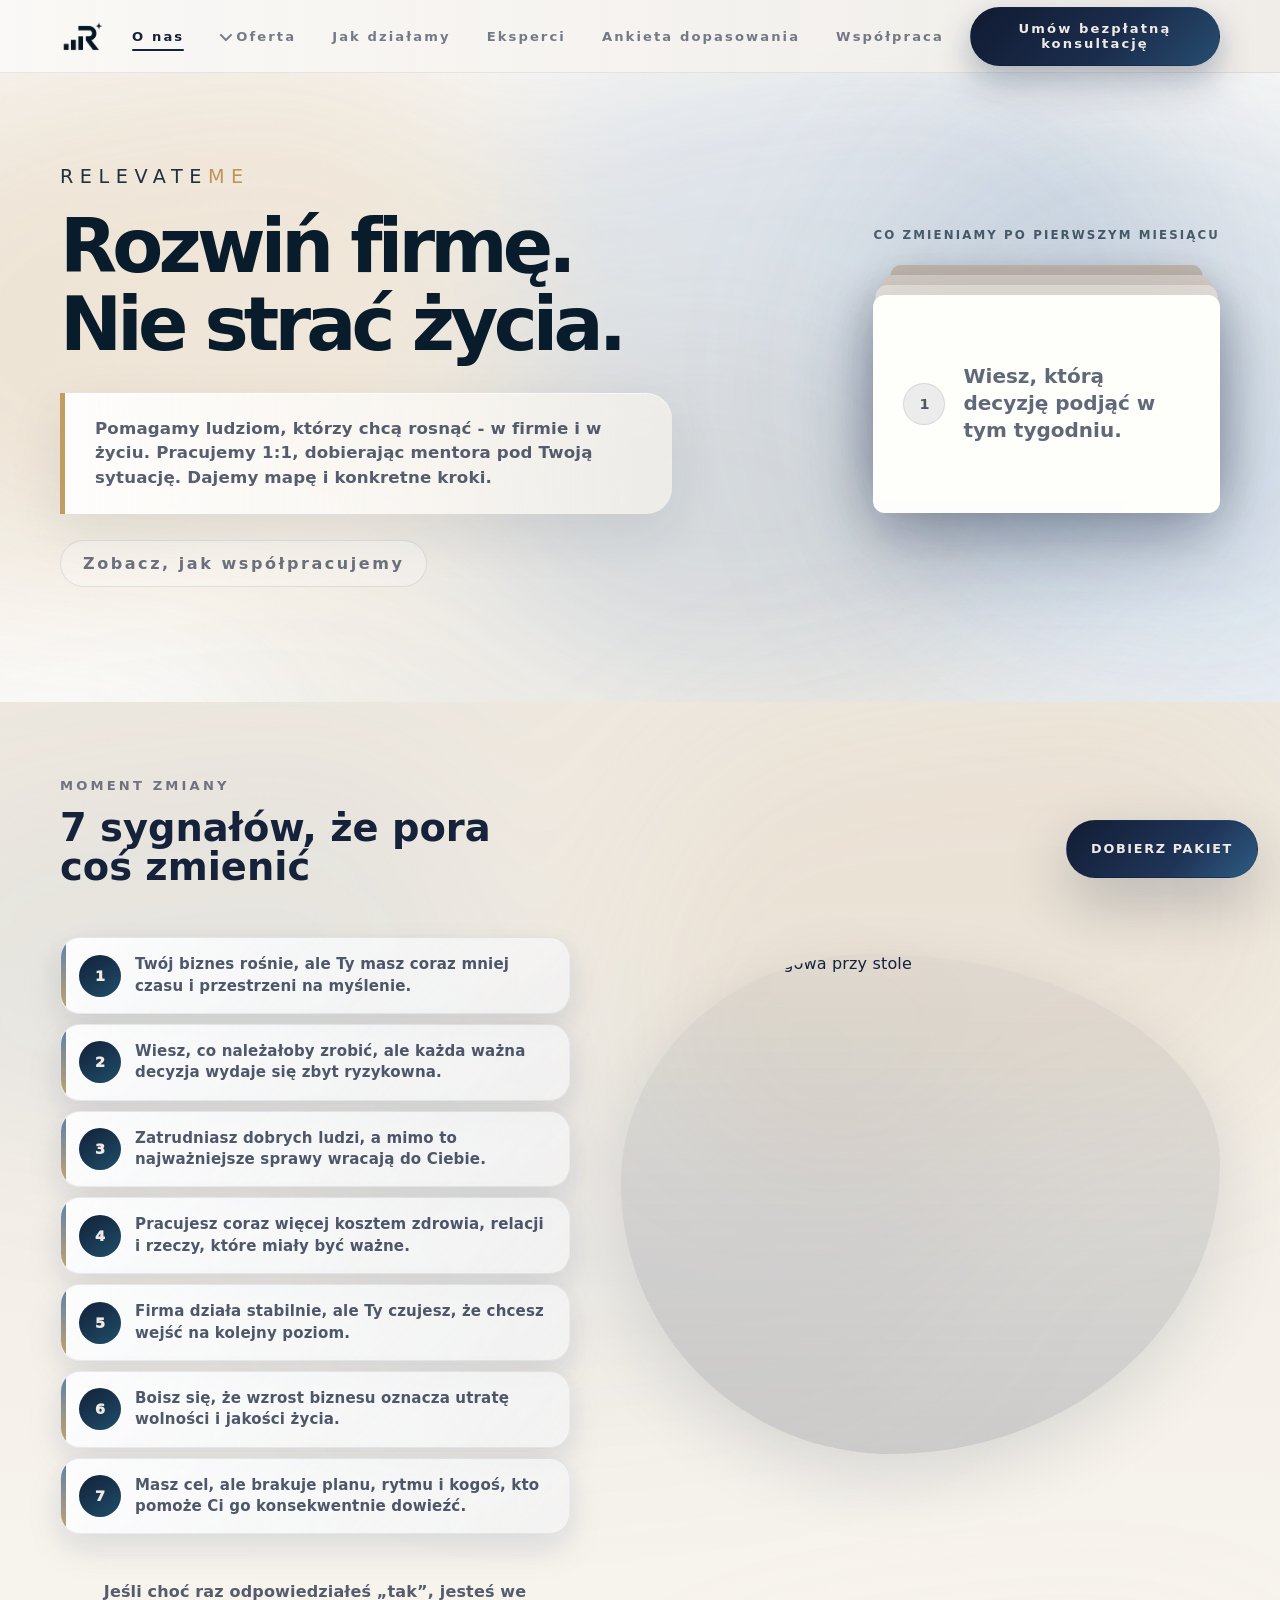
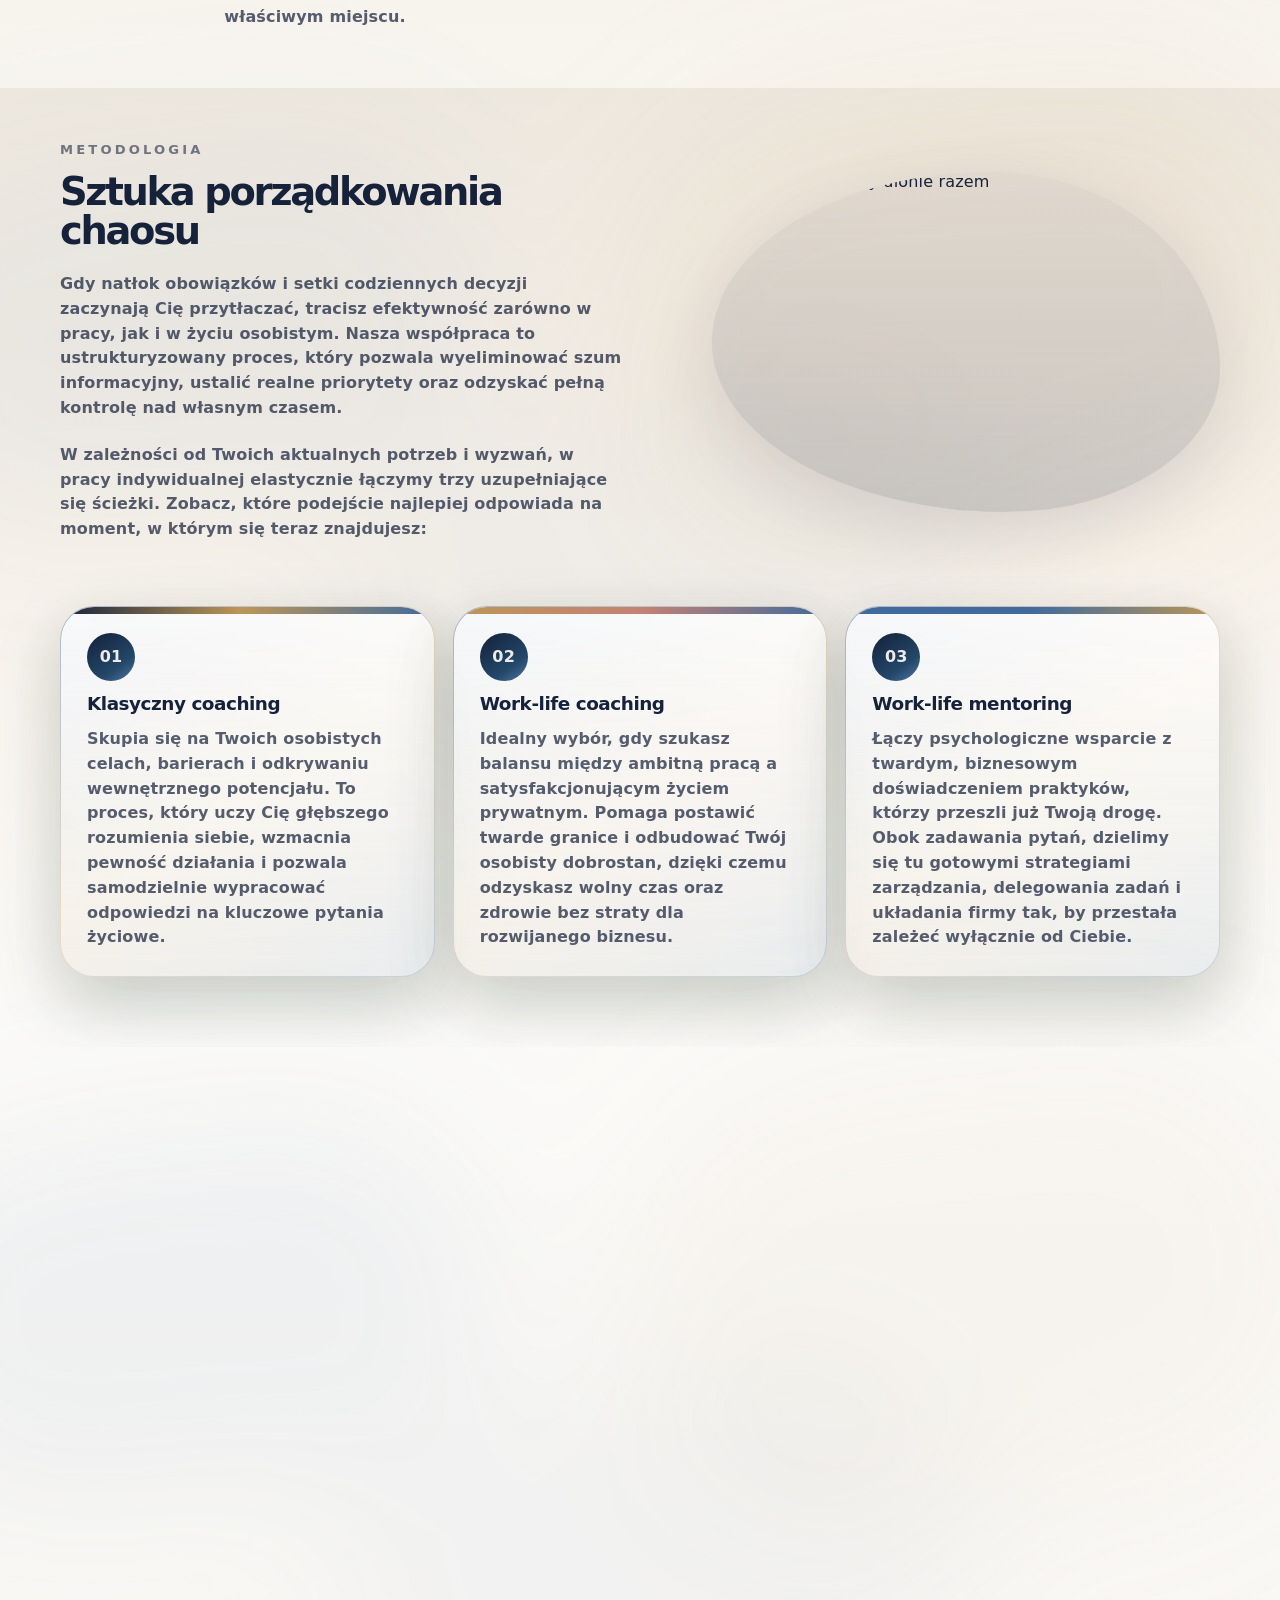
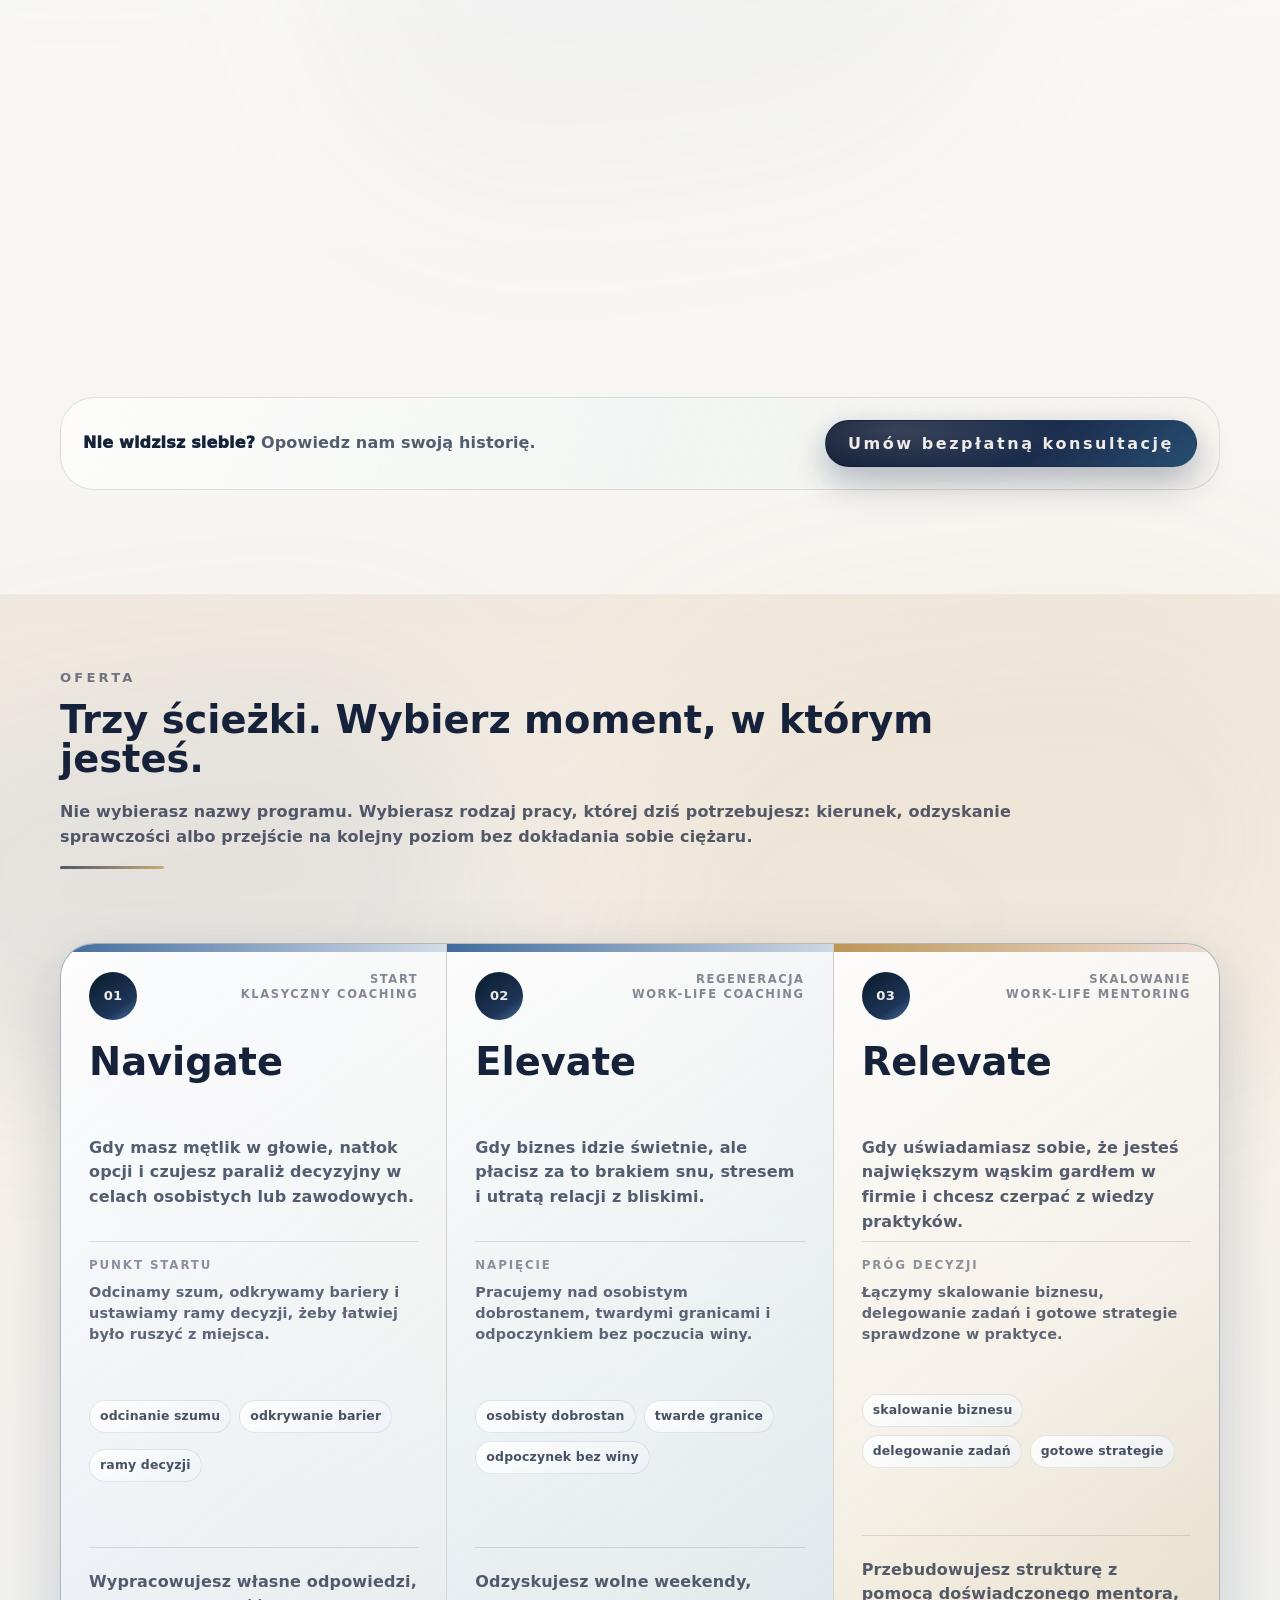
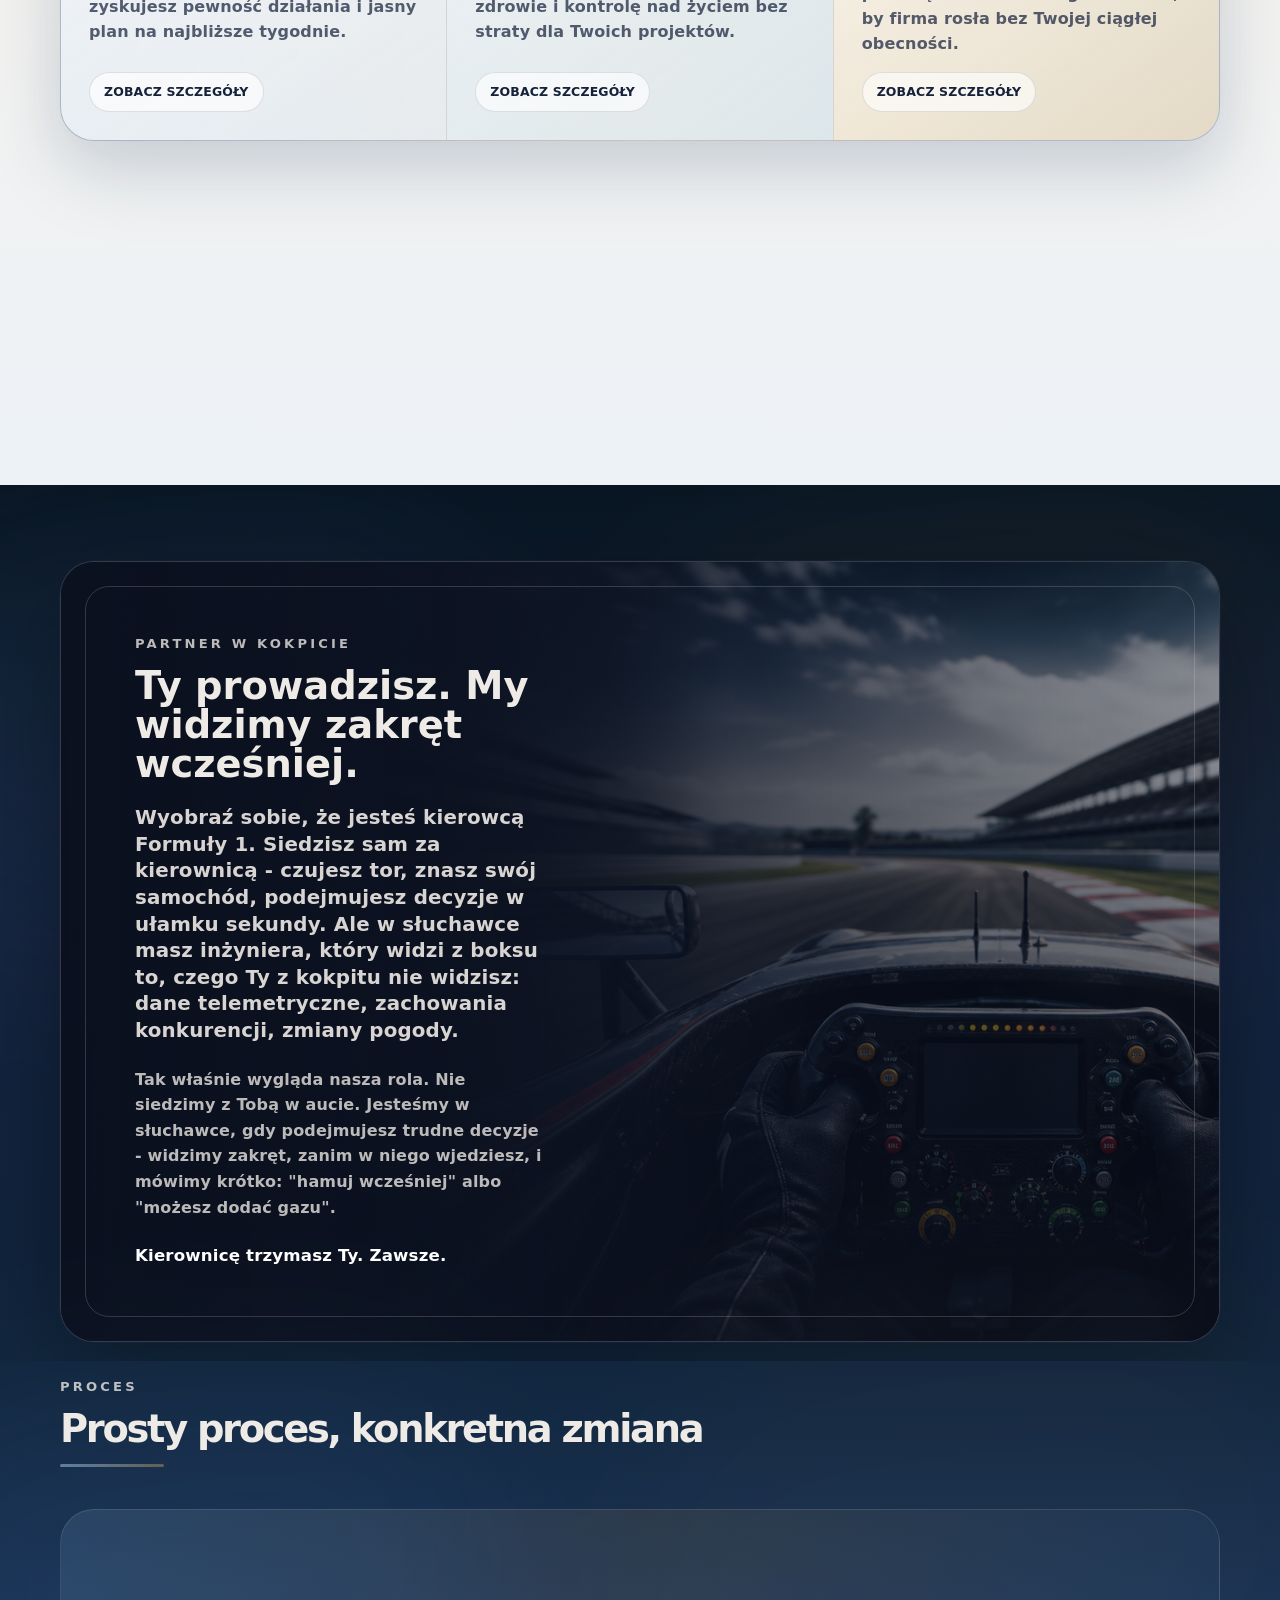
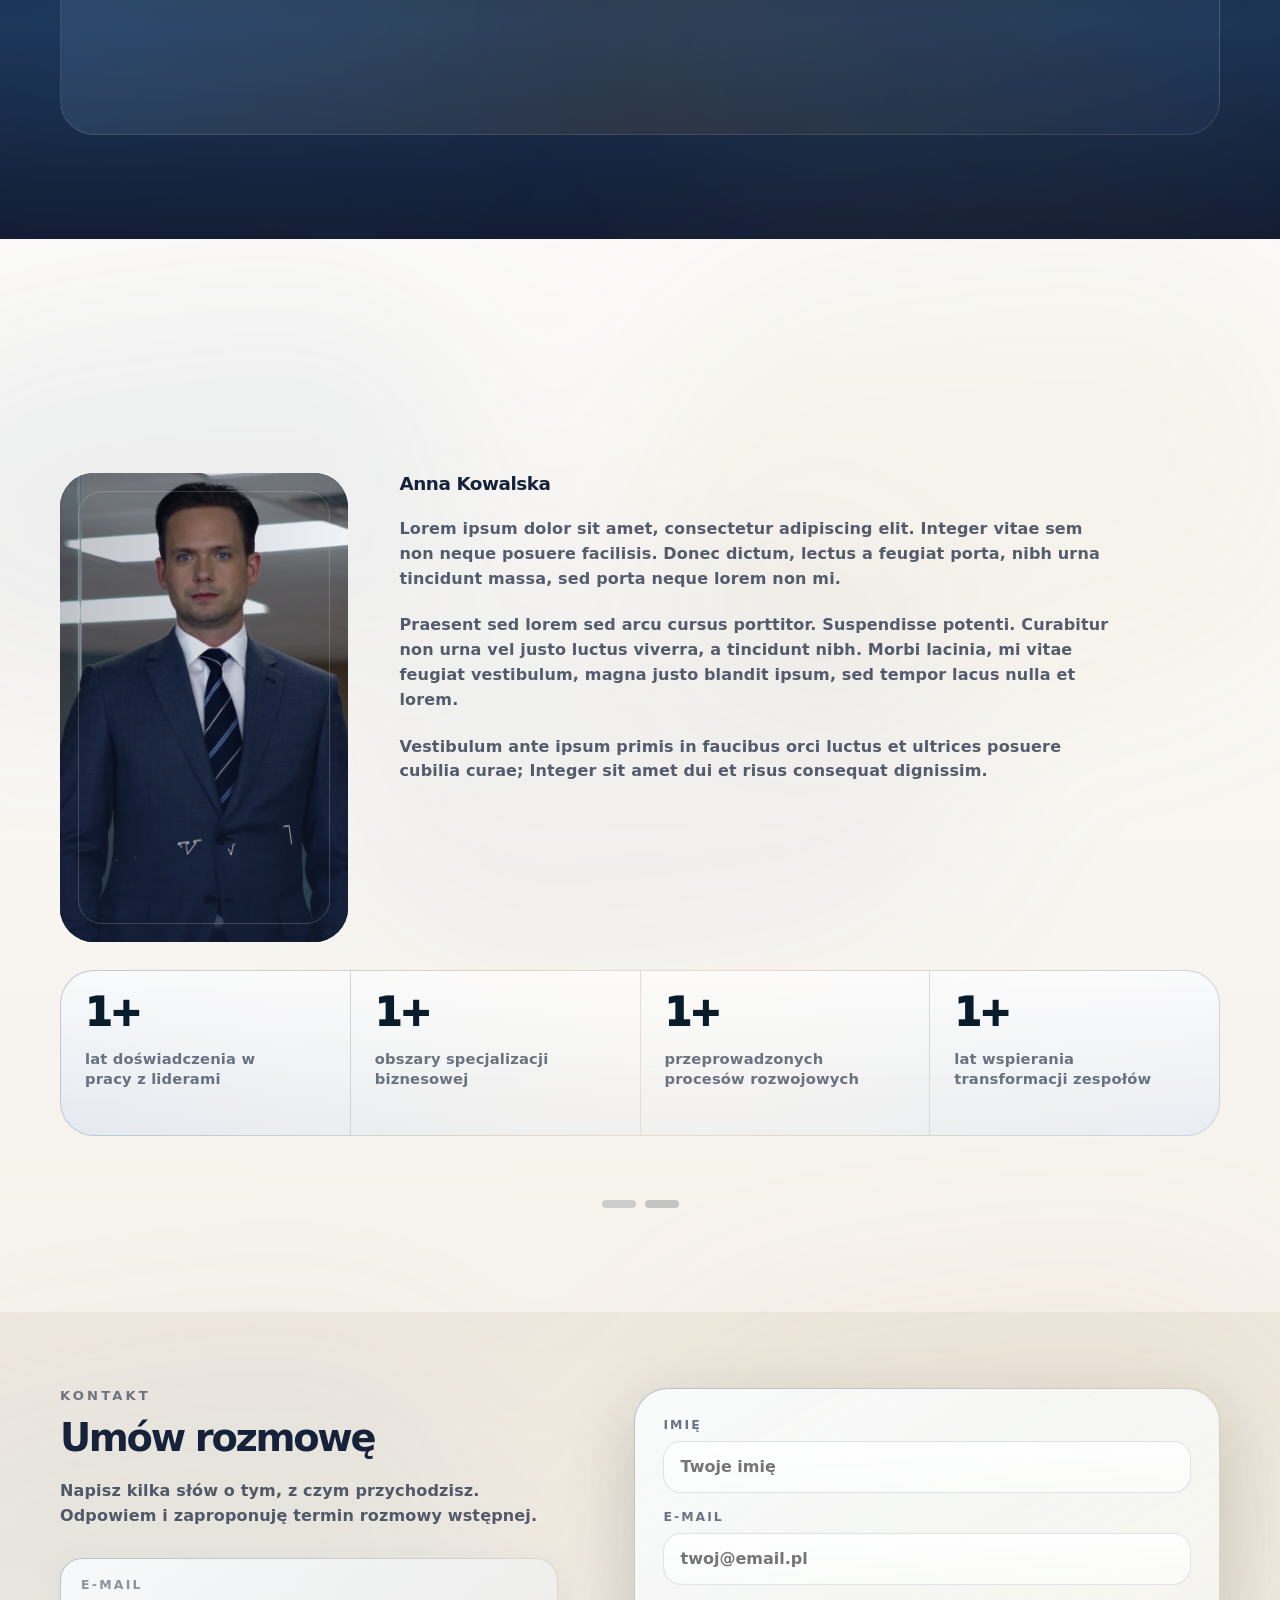
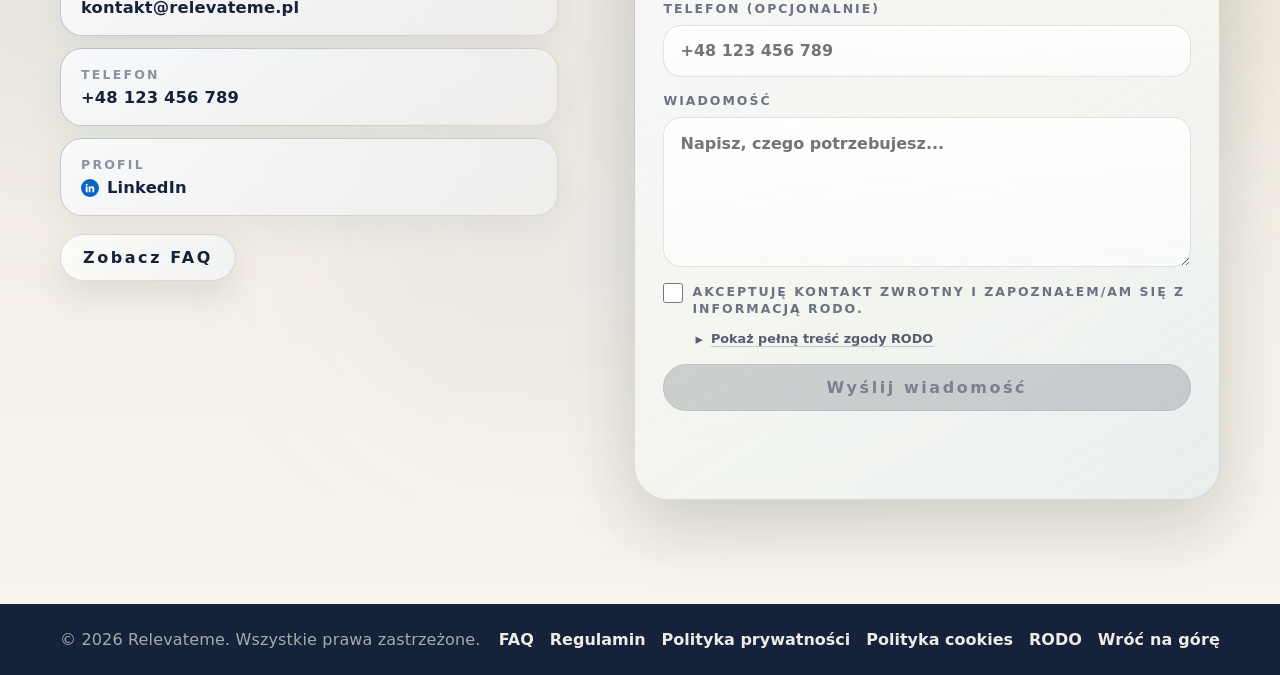
==== commit f0fcaf7d: "add available mentors and change mobile burger menu" ====
--- a/index.html
+++ b/index.html
@@ -13,8 +13,8 @@
     content="Coaching i mentoring biznesowo-życiowy dla osób, które chcą rozwijać firmę bez tracenia życia. Praca 1:1, konkretna mapa i decyzje dopasowane do Twojej sytuacji."
   />
 
-  <link rel="preload" href="styles.css?v=offer-dropdown-v1" as="style" />
-  <link rel="stylesheet" href="styles.css?v=offer-dropdown-v1" />
+  <link rel="preload" href="styles.css?v=animated-mobile-offer-v1" as="style" />
+  <link rel="stylesheet" href="styles.css?v=animated-mobile-offer-v1" />
 
   <script>
     window.GA_MEASUREMENT_IDS = {
@@ -83,12 +83,12 @@
       <div class="drawer__panel">
         <a href="#home" class="drawer__link" data-nav-key="home"></a>
         <div class="drawerOffer">
-          <a href="#pakiety" class="drawer__link" data-nav-key="offer"></a>
-          <div class="drawerOffer__list">
+          <button class="drawer__link drawerOffer__trigger" type="button" aria-expanded="false" aria-controls="drawerOfferList" data-nav-key="offer" data-drawer-offer-trigger></button>
+          <div class="drawerOffer__list" id="drawerOfferList" aria-hidden="true" inert><div class="drawerOffer__items">
             <a href="pakiet-navigate.html">01 | Navigate</a>
             <a href="pakiet-elevate.html">02 | Elevate</a>
             <a href="pakiet-relevate.html">03 | Relevate</a>
-          </div>
+          </div></div>
         </div>
         <a href="#formula" class="drawer__link" data-nav-key="formula"></a>
         <a href="#eksperci" class="drawer__link" data-nav-key="experts"></a>
@@ -439,6 +439,6 @@
   </div>
 
   <script src="content.js?v=offer-dropdown-v1"></script>
-  <script src="script.js?v=offer-dropdown-v1"></script>
+  <script src="script.js?v=animated-mobile-offer-v1"></script>
 </body>
 </html>
--- a/styles.css
+++ b/styles.css
@@ -683,13 +683,64 @@
 
 .drawerOffer {
   display: grid;
+}
+
+.drawerOffer__trigger {
+  display: flex;
+  align-items: center;
+  justify-content: center;
+  gap: 7px;
+  width: 100%;
+  border: 0;
+  background: transparent;
+  font-family: inherit;
+  font-size: inherit;
+  cursor: pointer;
+}
+
+.drawerOffer__trigger::before {
+  content: "";
+  width: 7px;
+  height: 7px;
+  border-right: 2px solid currentColor;
+  border-bottom: 2px solid currentColor;
+  transform: rotate(45deg) translateY(-2px);
+  transition: transform 0.22s var(--ease);
+}
+
+.drawerOffer__trigger[aria-expanded="true"]::before {
+  transform: rotate(225deg) translate(-1px, -1px);
+}
+
+.drawerOffer__list {
+  display: grid;
+  grid-template-rows: 0fr;
+  padding: 0 10px;
+  opacity: 0;
+  transition: grid-template-rows 0.3s var(--ease), opacity 0.3s var(--ease);
+}
+
+.drawerOffer__list.is-open {
+  grid-template-rows: 1fr;
+  opacity: 1;
+}
+
+.drawerOffer__items {
+  display: grid;
+  min-height: 0;
+  overflow: hidden;
   gap: 6px;
 }
 
-.drawerOffer__list {
-  display: grid;
-  gap: 6px;
-  padding: 0 10px 10px;
+.drawerOffer__items a:last-child {
+  margin-bottom: 10px;
+}
+
+@media (prefers-reduced-motion: reduce) {
+  .drawerOffer__list,
+  .drawerOffer__trigger::before {
+    transition: none;
+  }
 }
 
 .drawerOffer__list a {
@@ -5580,12 +5631,74 @@
   line-height: 1.62;
 }
 
+.programHero__conversion {
+  margin-top: 32px;
+}
+
 .programHero__actions {
   display: flex;
   flex-wrap: wrap;
   gap: 12px 24px;
   align-items: center;
-  margin-top: 36px;
+  margin-top: 0;
+}
+
+.mentorAvailability {
+  display: inline-flex;
+  align-items: center;
+  gap: 10px;
+  margin: 0 0 14px;
+  padding: 7px 12px;
+  border: 1px solid rgba(50, 100, 73, 0.14);
+  border-radius: 999px;
+  background: rgba(241, 249, 242, 0.8);
+  color: #326449;
+  font-size: 0.82rem;
+  font-weight: 700;
+  line-height: 1.5;
+}
+
+.mentorAvailability[hidden] {
+  display: none;
+}
+
+.mentorAvailability__dot {
+  position: relative;
+  flex: 0 0 8px;
+  width: 8px;
+  height: 8px;
+  border-radius: 50%;
+  background: currentColor;
+}
+
+.mentorAvailability__dot::after {
+  content: "";
+  position: absolute;
+  inset: -4px;
+  border: 1px solid currentColor;
+  border-radius: inherit;
+  animation: mentorAvailabilityPulse 2.2s ease-out infinite;
+}
+
+.mentorAvailability.is-unavailable {
+  color: #626976;
+}
+
+.mentorAvailability.is-unavailable .mentorAvailability__dot::after {
+  animation: none;
+  opacity: 0;
+}
+
+@keyframes mentorAvailabilityPulse {
+  from { transform: scale(0.5); opacity: 0.65; }
+  to { transform: scale(1.5); opacity: 0; }
+}
+
+@media (prefers-reduced-motion: reduce) {
+  .mentorAvailability__dot::after {
+    animation: none;
+    opacity: 0.25;
+  }
 }
 
 .programButton {
@@ -6237,6 +6350,9 @@
 
   .programHero__actions {
     display: grid;
+  }
+
+  .programHero__conversion {
     margin-top: 28px;
   }
 
--- a/styles.css
+++ b/styles.css
@@ -683,13 +683,64 @@
 
 .drawerOffer {
   display: grid;
+}
+
+.drawerOffer__trigger {
+  display: flex;
+  align-items: center;
+  justify-content: center;
+  gap: 7px;
+  width: 100%;
+  border: 0;
+  background: transparent;
+  font-family: inherit;
+  font-size: inherit;
+  cursor: pointer;
+}
+
+.drawerOffer__trigger::before {
+  content: "";
+  width: 7px;
+  height: 7px;
+  border-right: 2px solid currentColor;
+  border-bottom: 2px solid currentColor;
+  transform: rotate(45deg) translateY(-2px);
+  transition: transform 0.22s var(--ease);
+}
+
+.drawerOffer__trigger[aria-expanded="true"]::before {
+  transform: rotate(225deg) translate(-1px, -1px);
+}
+
+.drawerOffer__list {
+  display: grid;
+  grid-template-rows: 0fr;
+  padding: 0 10px;
+  opacity: 0;
+  transition: grid-template-rows 0.3s var(--ease), opacity 0.3s var(--ease);
+}
+
+.drawerOffer__list.is-open {
+  grid-template-rows: 1fr;
+  opacity: 1;
+}
+
+.drawerOffer__items {
+  display: grid;
+  min-height: 0;
+  overflow: hidden;
   gap: 6px;
 }
 
-.drawerOffer__list {
-  display: grid;
-  gap: 6px;
-  padding: 0 10px 10px;
+.drawerOffer__items a:last-child {
+  margin-bottom: 10px;
+}
+
+@media (prefers-reduced-motion: reduce) {
+  .drawerOffer__list,
+  .drawerOffer__trigger::before {
+    transition: none;
+  }
 }
 
 .drawerOffer__list a {
@@ -5580,12 +5631,74 @@
   line-height: 1.62;
 }
 
+.programHero__conversion {
+  margin-top: 32px;
+}
+
 .programHero__actions {
   display: flex;
   flex-wrap: wrap;
   gap: 12px 24px;
   align-items: center;
-  margin-top: 36px;
+  margin-top: 0;
+}
+
+.mentorAvailability {
+  display: inline-flex;
+  align-items: center;
+  gap: 10px;
+  margin: 0 0 14px;
+  padding: 7px 12px;
+  border: 1px solid rgba(50, 100, 73, 0.14);
+  border-radius: 999px;
+  background: rgba(241, 249, 242, 0.8);
+  color: #326449;
+  font-size: 0.82rem;
+  font-weight: 700;
+  line-height: 1.5;
+}
+
+.mentorAvailability[hidden] {
+  display: none;
+}
+
+.mentorAvailability__dot {
+  position: relative;
+  flex: 0 0 8px;
+  width: 8px;
+  height: 8px;
+  border-radius: 50%;
+  background: currentColor;
+}
+
+.mentorAvailability__dot::after {
+  content: "";
+  position: absolute;
+  inset: -4px;
+  border: 1px solid currentColor;
+  border-radius: inherit;
+  animation: mentorAvailabilityPulse 2.2s ease-out infinite;
+}
+
+.mentorAvailability.is-unavailable {
+  color: #626976;
+}
+
+.mentorAvailability.is-unavailable .mentorAvailability__dot::after {
+  animation: none;
+  opacity: 0;
+}
+
+@keyframes mentorAvailabilityPulse {
+  from { transform: scale(0.5); opacity: 0.65; }
+  to { transform: scale(1.5); opacity: 0; }
+}
+
+@media (prefers-reduced-motion: reduce) {
+  .mentorAvailability__dot::after {
+    animation: none;
+    opacity: 0.25;
+  }
 }
 
 .programButton {
@@ -6237,6 +6350,9 @@
 
   .programHero__actions {
     display: grid;
+  }
+
+  .programHero__conversion {
     margin-top: 28px;
   }
 
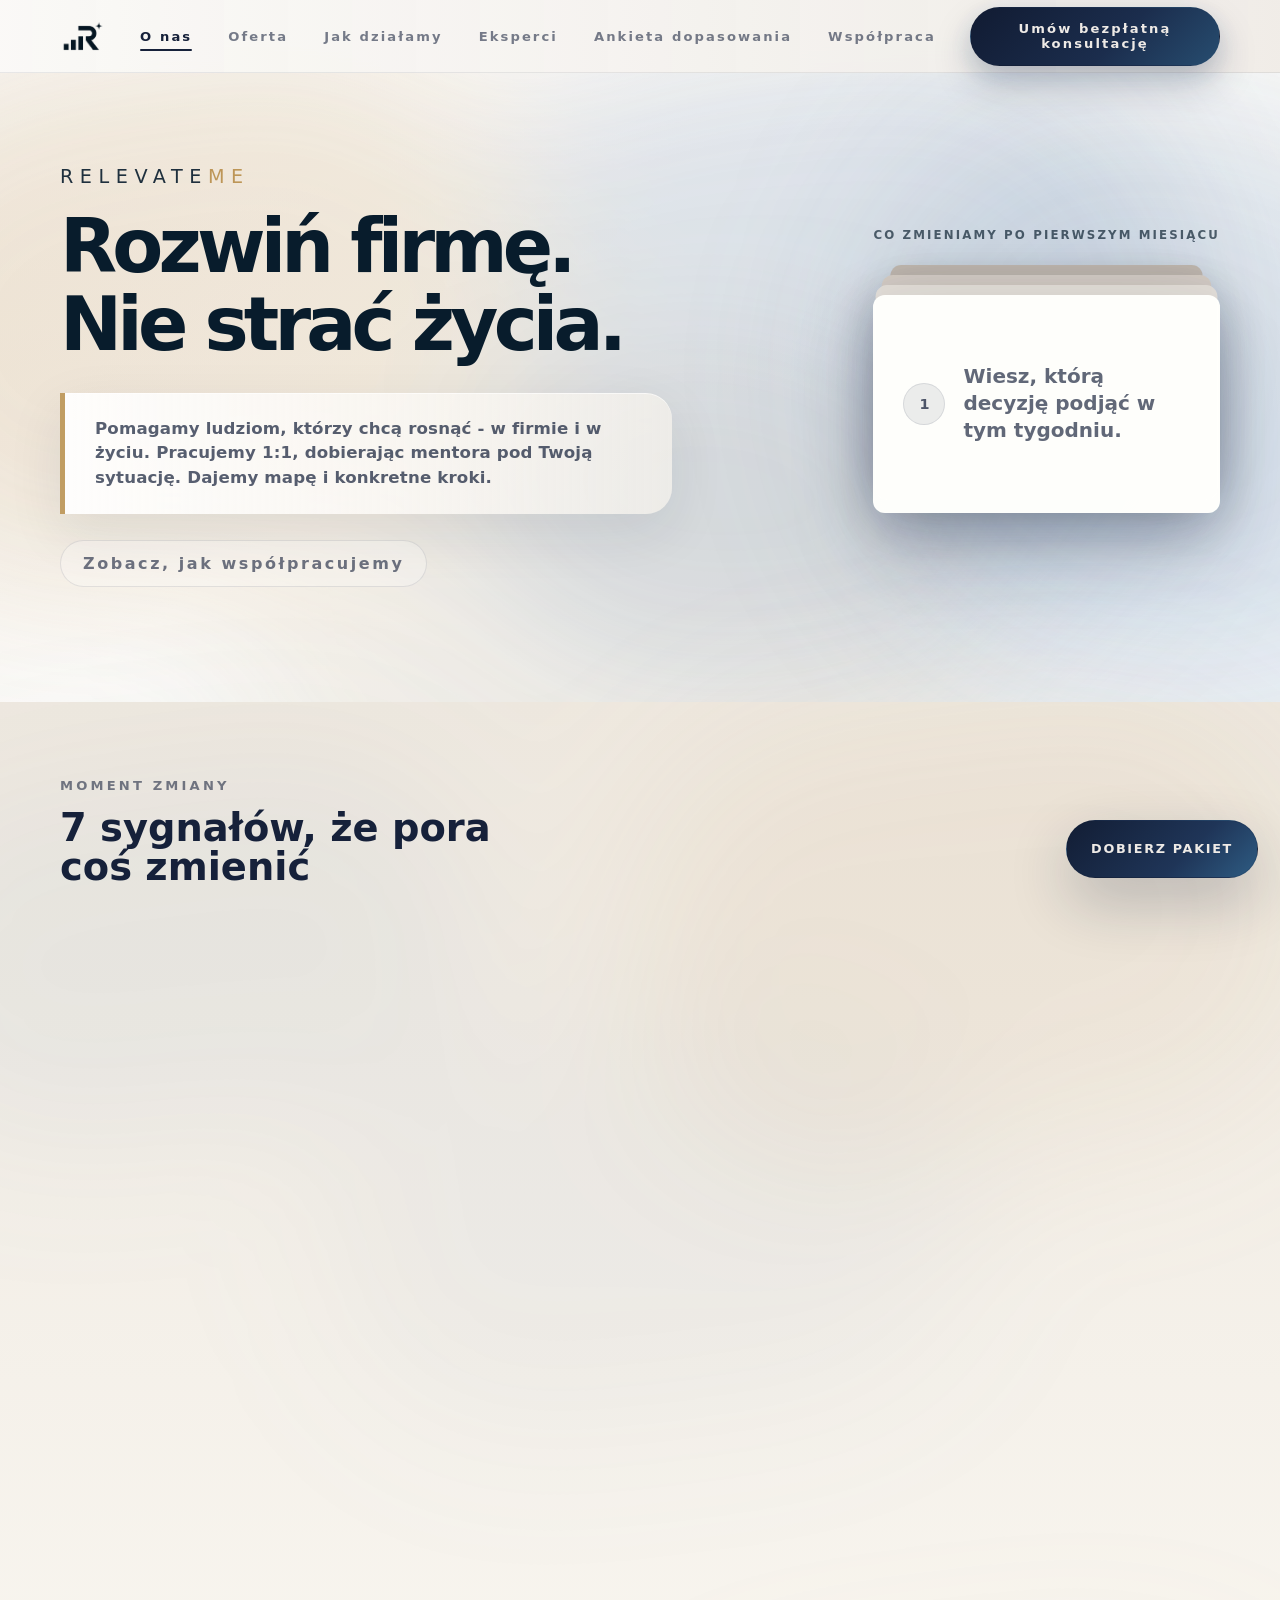
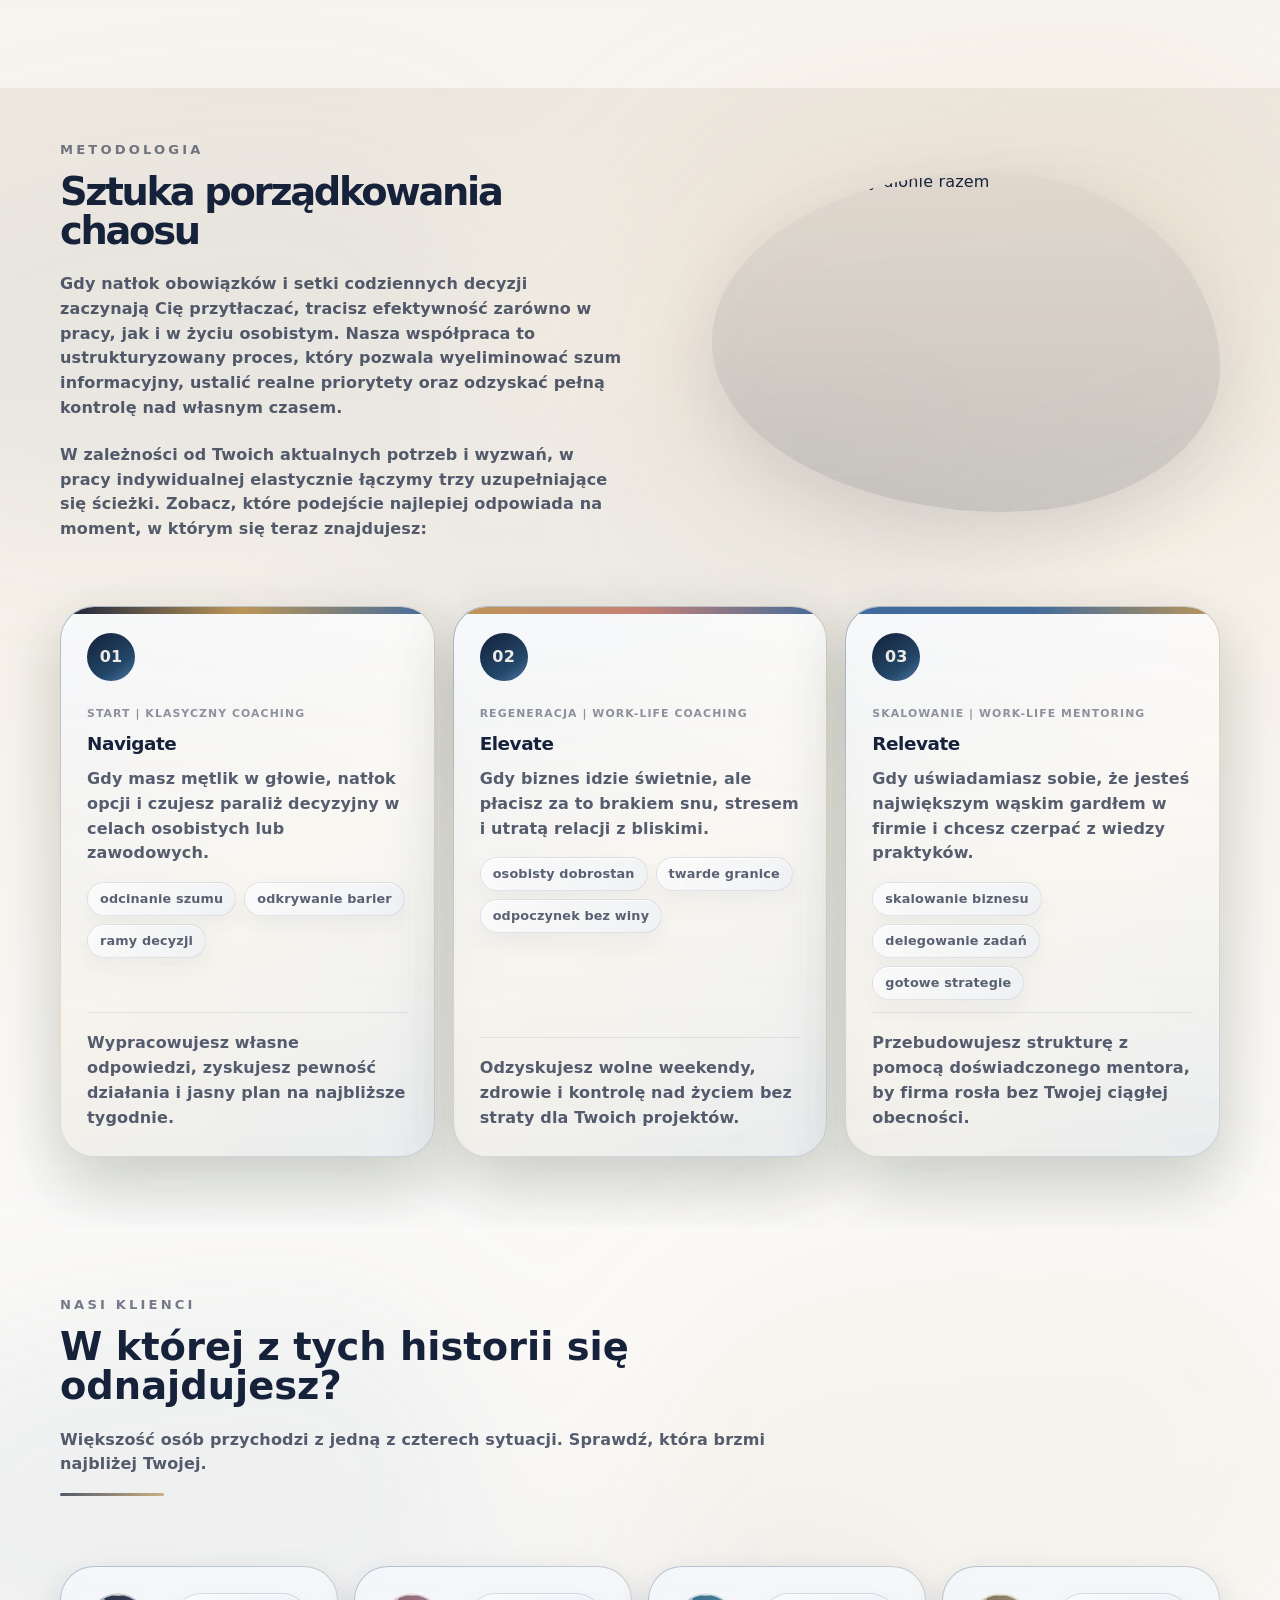
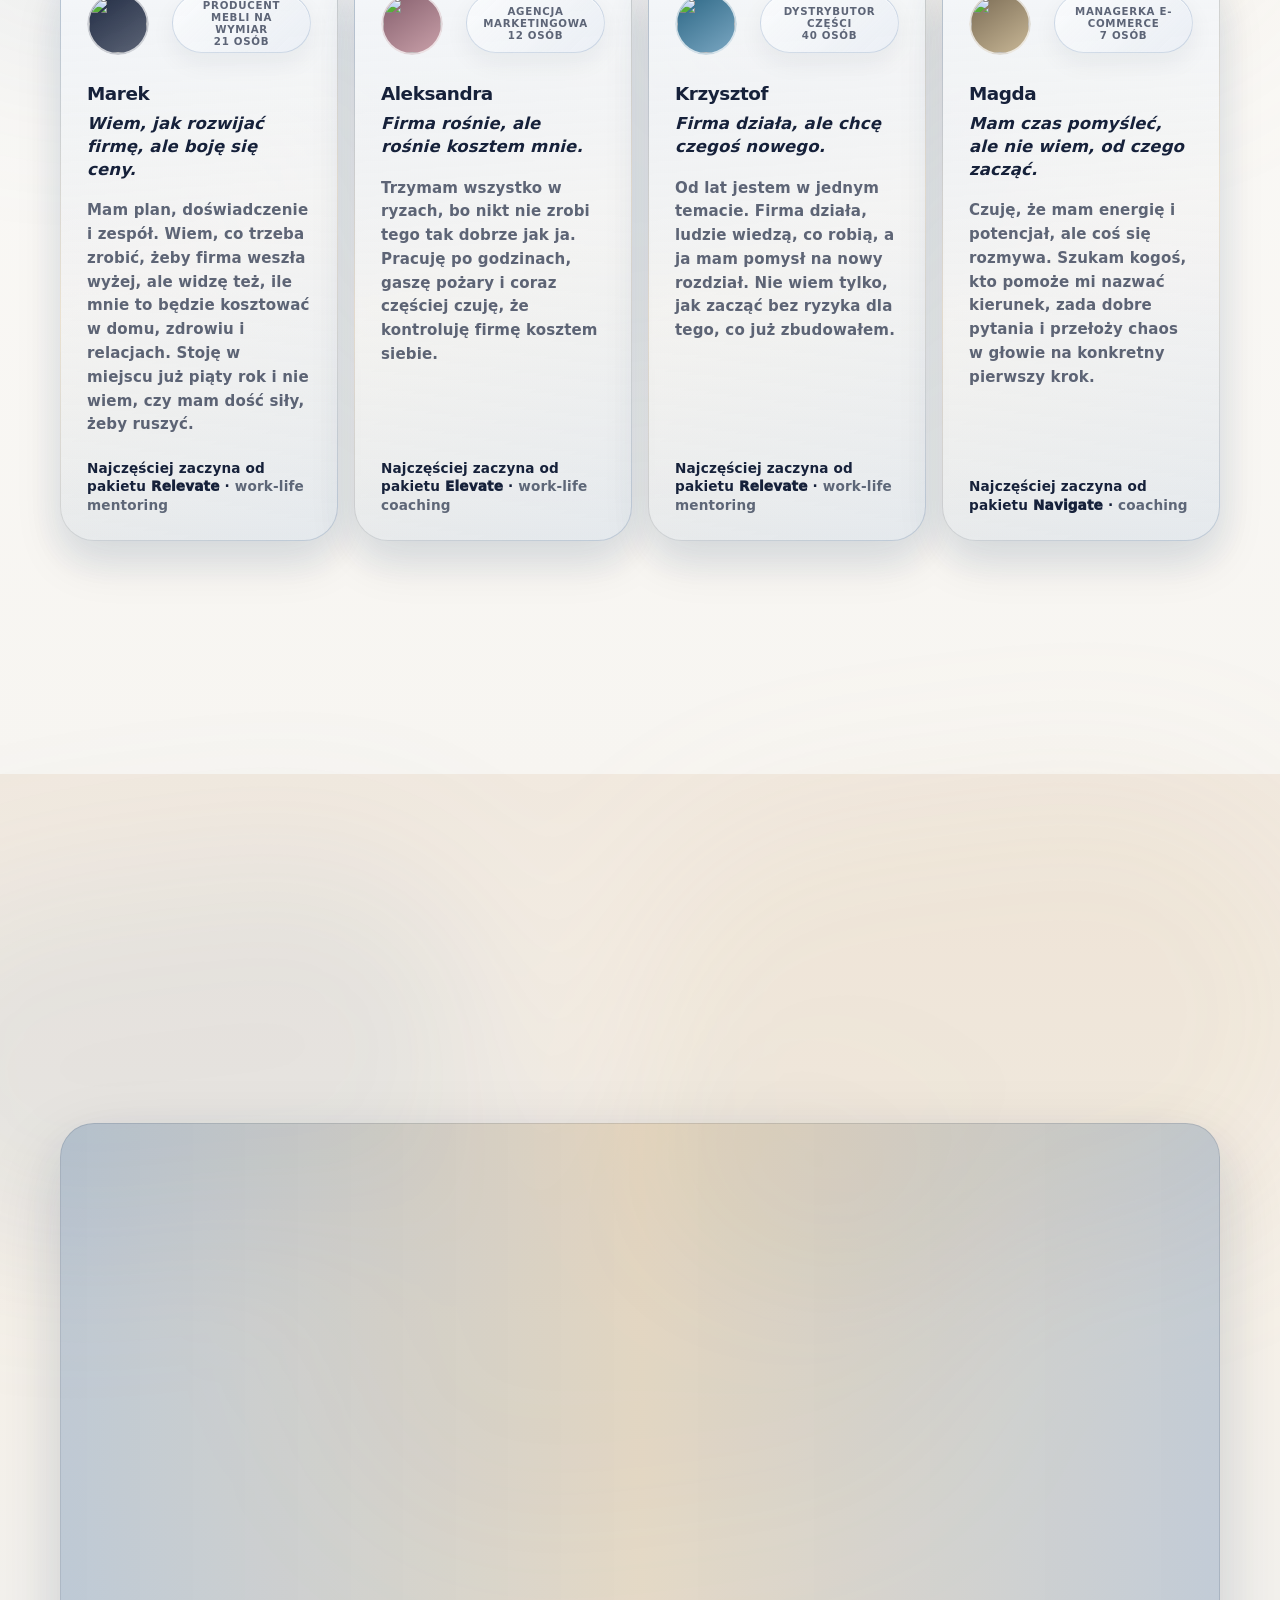
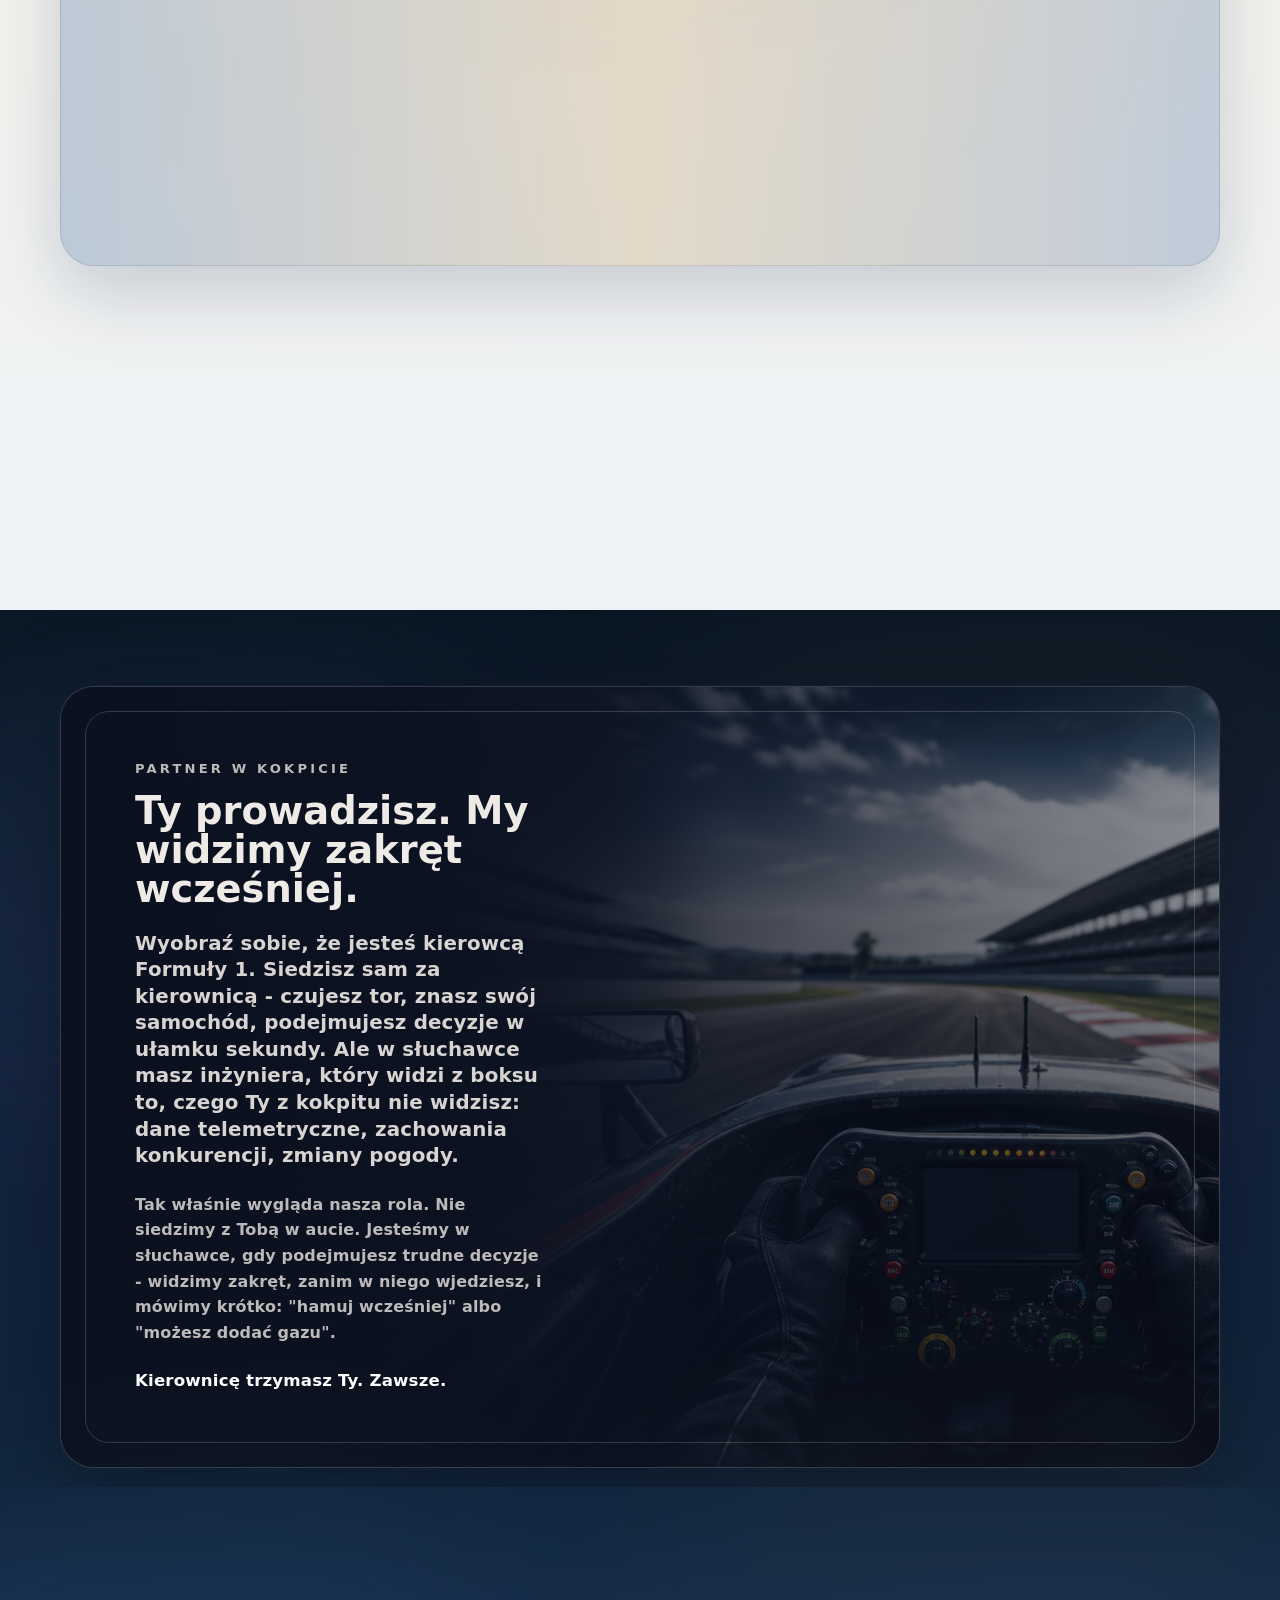
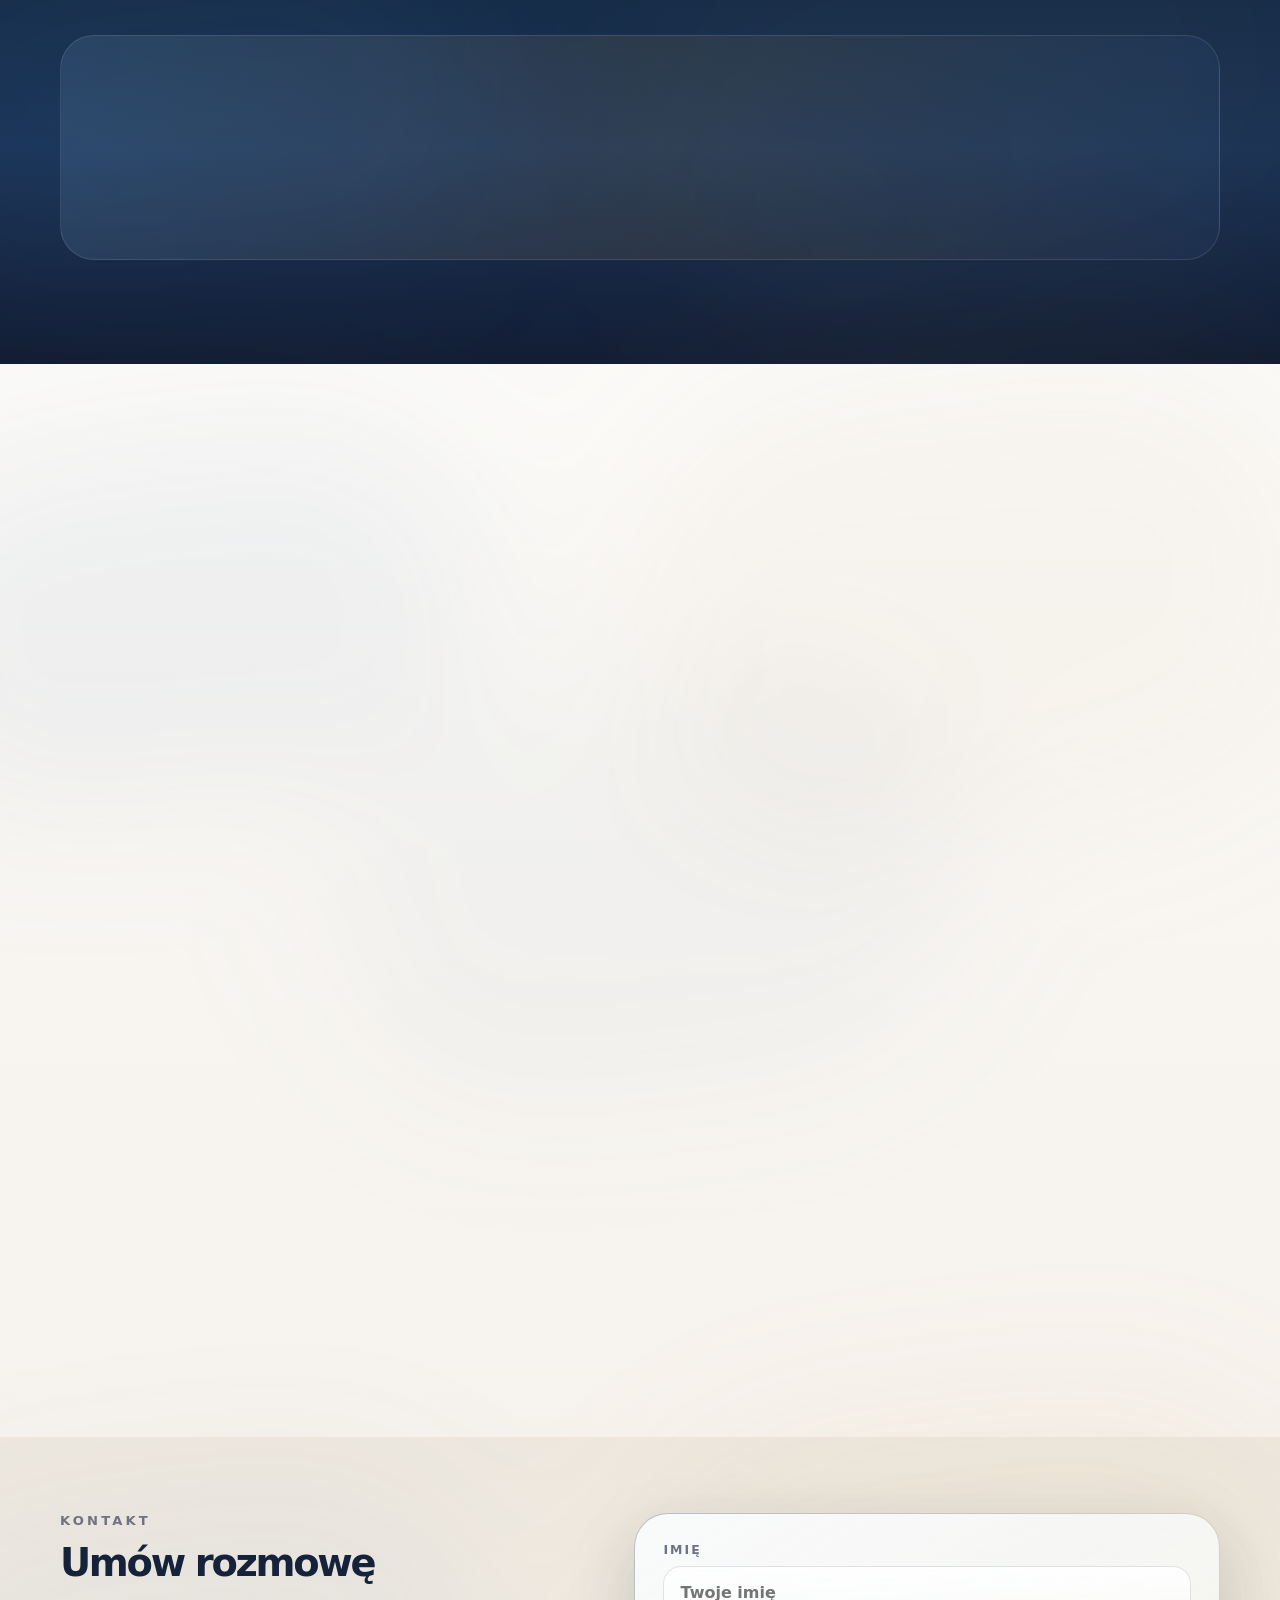
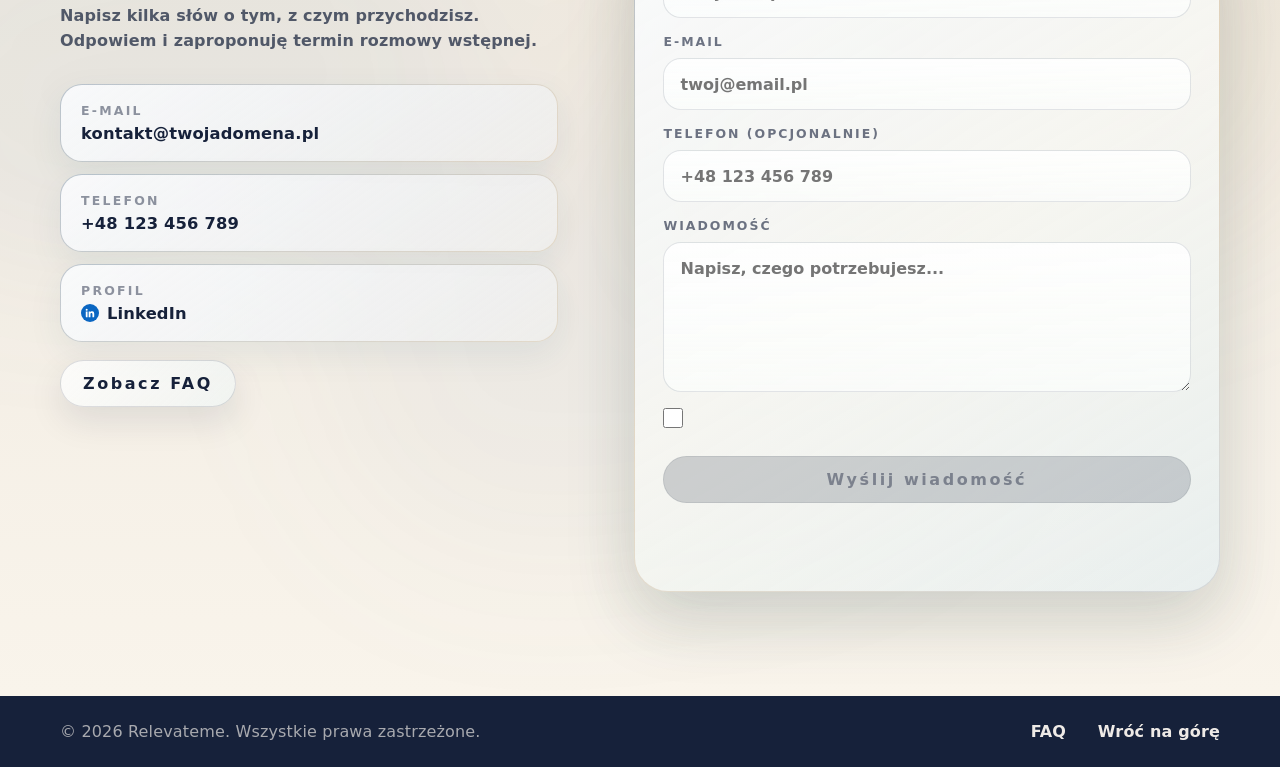
==== commit c03c1829: "Release 2.0 - revamp the page, add new sub pages" ====
--- a/index.html
+++ b/index.html
@@ -13,16 +13,11 @@
     content="Coaching i mentoring biznesowo-życiowy dla osób, które chcą rozwijać firmę bez tracenia życia. Praca 1:1, konkretna mapa i decyzje dopasowane do Twojej sytuacji."
   />
 
-  <link rel="preload" href="styles.css?v=animated-mobile-offer-v1" as="style" />
-  <link rel="stylesheet" href="styles.css?v=animated-mobile-offer-v1" />
-
-  <script>
-    window.GA_MEASUREMENT_IDS = {
-      "sziperd.github.io": "G-4B11GWL714",
-      "relevateme.pl": "G-EWMV19MZQ7",
-      "www.relevateme.pl": "G-EWMV19MZQ7"
-    };
-  </script>
+  <link rel="preload" href="styles.css?v=formula-mobile-image-v1" as="style" />
+  <link rel="preload" href="pictures/f1-mobile-panorama.png" as="image" fetchpriority="high" />
+  <link rel="stylesheet" href="styles.css?v=formula-mobile-image-v1" />
+  <link rel="stylesheet" href="redesign.css?v=card-margins-v5" />
+  <link rel="stylesheet" href="analytics.css?v=posthog-v2" />
 </head>
 
 <body>
@@ -39,31 +34,12 @@
       </a>
 
       <nav class="nav__links" aria-label="">
-        <a href="#home" data-nav-key="home"></a>
-        <div class="navDropdown" data-offer-dropdown>
-          <button class="navDropdown__trigger" type="button" aria-expanded="false" aria-haspopup="true" aria-controls="offerDropdownMenu" data-nav-key="offer" data-offer-dropdown-trigger></button>
-          <div class="navDropdown__menu" id="offerDropdownMenu">
-            <a href="pakiet-navigate.html">
-              <span>01</span>
-              <strong>Navigate</strong>
-              <small>klasyczny coaching</small>
-            </a>
-            <a href="pakiet-elevate.html">
-              <span>02</span>
-              <strong>Elevate</strong>
-              <small>work-life coaching</small>
-            </a>
-            <a href="pakiet-relevate.html">
-              <span>03</span>
-              <strong>Relevate</strong>
-              <small>work-life mentoring</small>
-            </a>
-          </div>
-        </div>
-        <a href="#formula" data-nav-key="formula"></a>
-        <a href="#eksperci" data-nav-key="experts"></a>
-        <a href="#pakiety" data-nav-key="quiz" data-open-quiz></a>
-        <a href="#wspolpraca" data-nav-key="cooperation" data-open-modal="cooperation"></a>
+        <a href="#home"></a>
+        <a href="#pakiety"></a>
+        <a href="#formula"></a>
+        <a href="#eksperci"></a>
+        <a href="#pakiety" data-open-quiz></a>
+        <a href="#wspolpraca" data-open-modal="cooperation"></a>
       </nav>
 
       <div class="nav__actions">
@@ -81,19 +57,12 @@
       <button class="drawer__backdrop" id="drawerBackdrop" type="button" aria-label=""></button>
 
       <div class="drawer__panel">
-        <a href="#home" class="drawer__link" data-nav-key="home"></a>
-        <div class="drawerOffer">
-          <button class="drawer__link drawerOffer__trigger" type="button" aria-expanded="false" aria-controls="drawerOfferList" data-nav-key="offer" data-drawer-offer-trigger></button>
-          <div class="drawerOffer__list" id="drawerOfferList" aria-hidden="true" inert><div class="drawerOffer__items">
-            <a href="pakiet-navigate.html">01 | Navigate</a>
-            <a href="pakiet-elevate.html">02 | Elevate</a>
-            <a href="pakiet-relevate.html">03 | Relevate</a>
-          </div></div>
-        </div>
-        <a href="#formula" class="drawer__link" data-nav-key="formula"></a>
-        <a href="#eksperci" class="drawer__link" data-nav-key="experts"></a>
-        <a href="#pakiety" class="drawer__link" data-nav-key="quiz" data-open-quiz></a>
-        <a href="#wspolpraca" class="drawer__link" data-nav-key="cooperation" data-open-modal="cooperation"></a>
+        <a href="#home" class="drawer__link"></a>
+        <a href="#pakiety" class="drawer__link"></a>
+        <a href="#formula" class="drawer__link"></a>
+        <a href="#eksperci" class="drawer__link"></a>
+        <a href="#pakiety" class="drawer__link" data-open-quiz></a>
+        <a href="#wspolpraca" class="drawer__link" data-open-modal="cooperation"></a>
         <a href="#kontakt" class="btn btn--primary btn--wide"></a>
       </div>
     </div>
@@ -375,16 +344,10 @@
 
           <input class="formHoneypot" type="text" name="website" tabindex="-1" autocomplete="off" aria-hidden="true" />
 
-          <div class="contactConsent">
-            <label class="contactConsent__label">
-              <input type="checkbox" name="privacyConsent" required />
-              <span class="contactConsent__text"></span>
-            </label>
-            <details class="consentDetails">
-              <summary><span class="consentDetails__summaryText"></span></summary>
-              <p></p>
-            </details>
-          </div>
+          <label class="contactConsent">
+            <input type="checkbox" name="privacyConsent" required />
+            <span></span>
+          </label>
 
           <button class="btn btn--primary btn--wide" type="submit" data-contact-submit data-magnetic disabled>
             <span class="btn__shine" aria-hidden="true"></span>
@@ -401,10 +364,7 @@
       <p>© <span id="year"></span></p>
       <div class="footer__links">
         <button type="button" data-open-modal="faq"></button>
-        <button type="button" data-open-modal="terms"></button>
         <button type="button" data-open-modal="privacy"></button>
-        <button type="button" data-open-modal="cookies"></button>
-        <button type="button" data-open-modal="rodo"></button>
         <a href="#home"></a>
       </div>
     </div>
@@ -438,7 +398,15 @@
     </section>
   </div>
 
-  <script src="content.js?v=offer-dropdown-v1"></script>
-  <script src="script.js?v=animated-mobile-offer-v1"></script>
+  <script src="referral-config.js?v=referrals-v1"></script>
+  <script src="referral.js?v=referrals-v1"></script>
+  <script src="analytics-config.js?v=posthog-v2"></script>
+  <script src="analytics.js?v=referrals-v1"></script>
+  <script src="content.js?v=formula-mobile-image-v1"></script>
+  <script src="package-content.js?v=julka-v3"></script>
+  <script src="redesign-content.js?v=mobile-polish-v2"></script>
+  <script src="lucide.min.js"></script>
+  <script src="redesign.js?v=card-preview-v4"></script>
+  <script src="script.js?v=mobile-polish-v2"></script>
 </body>
 </html>
--- a/analytics.css
+++ b/analytics.css
@@ -0,0 +1,24 @@
+.analyticsConsent{width:min(560px,calc(100% - 32px));max-height:calc(100dvh - 32px);margin:auto;padding:28px;border:1px solid #1e2f4e24;border-radius:8px;background:#faf9f6;color:#1e2f4e;box-shadow:0 24px 80px #0a15243b;font-family:Inter,Arial,sans-serif;overflow-y:auto;letter-spacing:0}
+.analyticsConsent::backdrop{background:#0a15246b}
+.analyticsConsent h2{font-size:24px;line-height:1.2;margin:0 0 14px}
+.analyticsConsent p{font-size:14px;line-height:1.6;margin:0 0 18px;color:#515b6c}
+.analyticsConsent__option{display:flex;align-items:flex-start;gap:12px;padding:16px 0;border-top:1px solid #1e2f4e18;cursor:pointer}
+.analyticsConsent__option input{width:19px;height:19px;flex:0 0 19px;margin:1px 0 0;accent-color:#1e2f4e}
+.analyticsConsent__option span{min-width:0}
+.analyticsConsent__option strong{display:block;font-size:14px;line-height:1.4;margin:0 0 6px}
+.analyticsConsent__option small{display:block;font-size:13px;line-height:1.5;color:#515b6c}
+.analyticsConsent p.analyticsConsent__note{margin:8px 0 16px;font-size:12px}
+.analyticsConsent p.analyticsConsent__legal{font-size:12px;margin-bottom:20px}
+.analyticsConsent a{text-decoration:underline}
+.analyticsConsent__policy{margin:0 0 20px;font-size:13px}
+.analyticsConsent__policy summary{cursor:pointer;text-decoration:underline}
+.analyticsConsent__policy h3{font-size:14px;line-height:1.4;margin:16px 0 6px}
+.analyticsConsent__policy p{font-size:12px;margin:0 0 12px}
+.analyticsConsent__actions{display:grid;grid-template-columns:1fr 1fr;gap:8px}
+.analyticsConsent__actions button{min-height:44px;padding:10px 12px;border:1px solid #1e2f4e75;border-radius:6px;background:transparent;color:#1e2f4e;font:600 12px/1.4 Inter,Arial,sans-serif;cursor:pointer;white-space:normal}
+.analyticsConsent__actions button:last-child{grid-column:1/-1}
+.analyticsConsent__actions button:hover{background:#1e2f4e0a}
+.analyticsConsent button:disabled{opacity:.45;cursor:not-allowed}
+.analyticsConsent :focus-visible,[data-analytics-preferences]:focus-visible{outline:3px solid #477ba7;outline-offset:3px}
+.footer__links [data-analytics-preferences]{border:0;background:none;padding:0;color:inherit;font:500 12px/1.5 Inter,Arial,sans-serif;cursor:pointer;text-align:left}
+@media(max-width:480px){.analyticsConsent{padding:20px}.analyticsConsent h2{font-size:22px}.analyticsConsent__actions{grid-template-columns:1fr}.analyticsConsent__actions button:last-child{grid-column:auto}}
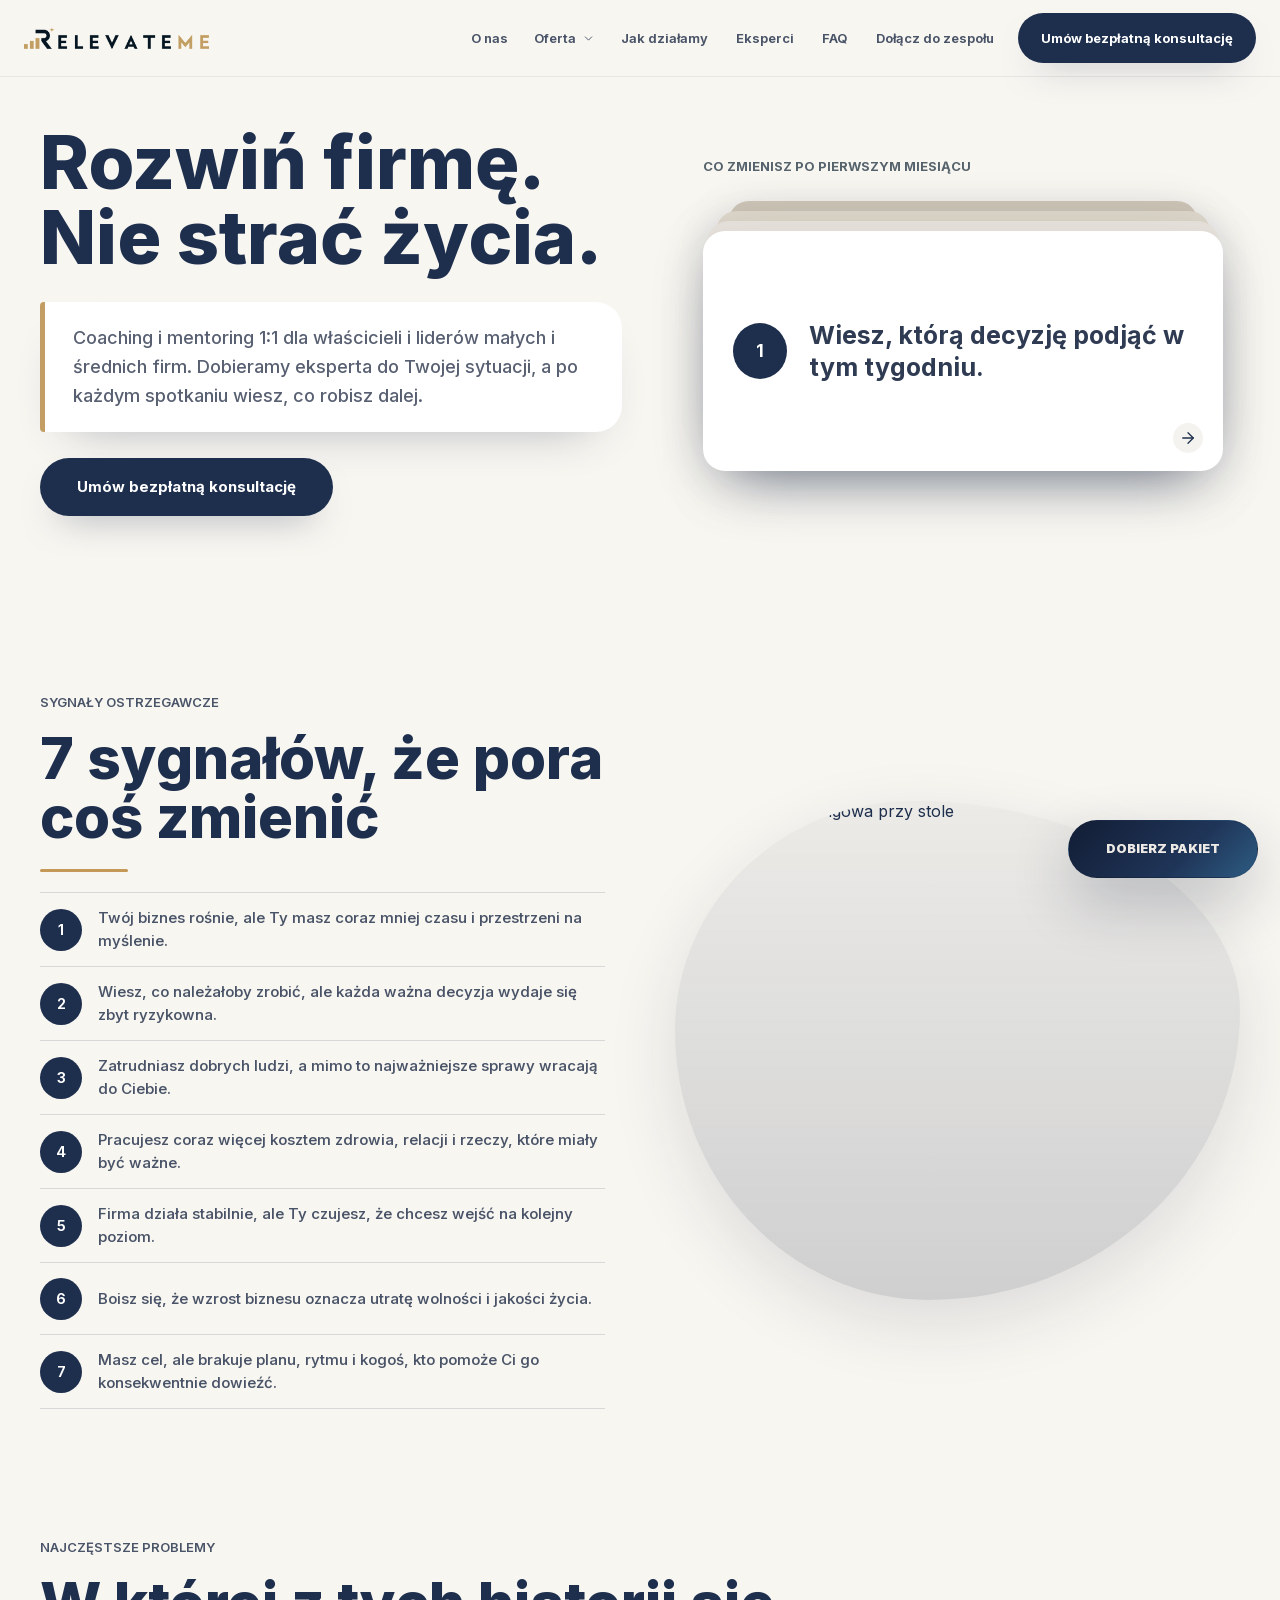
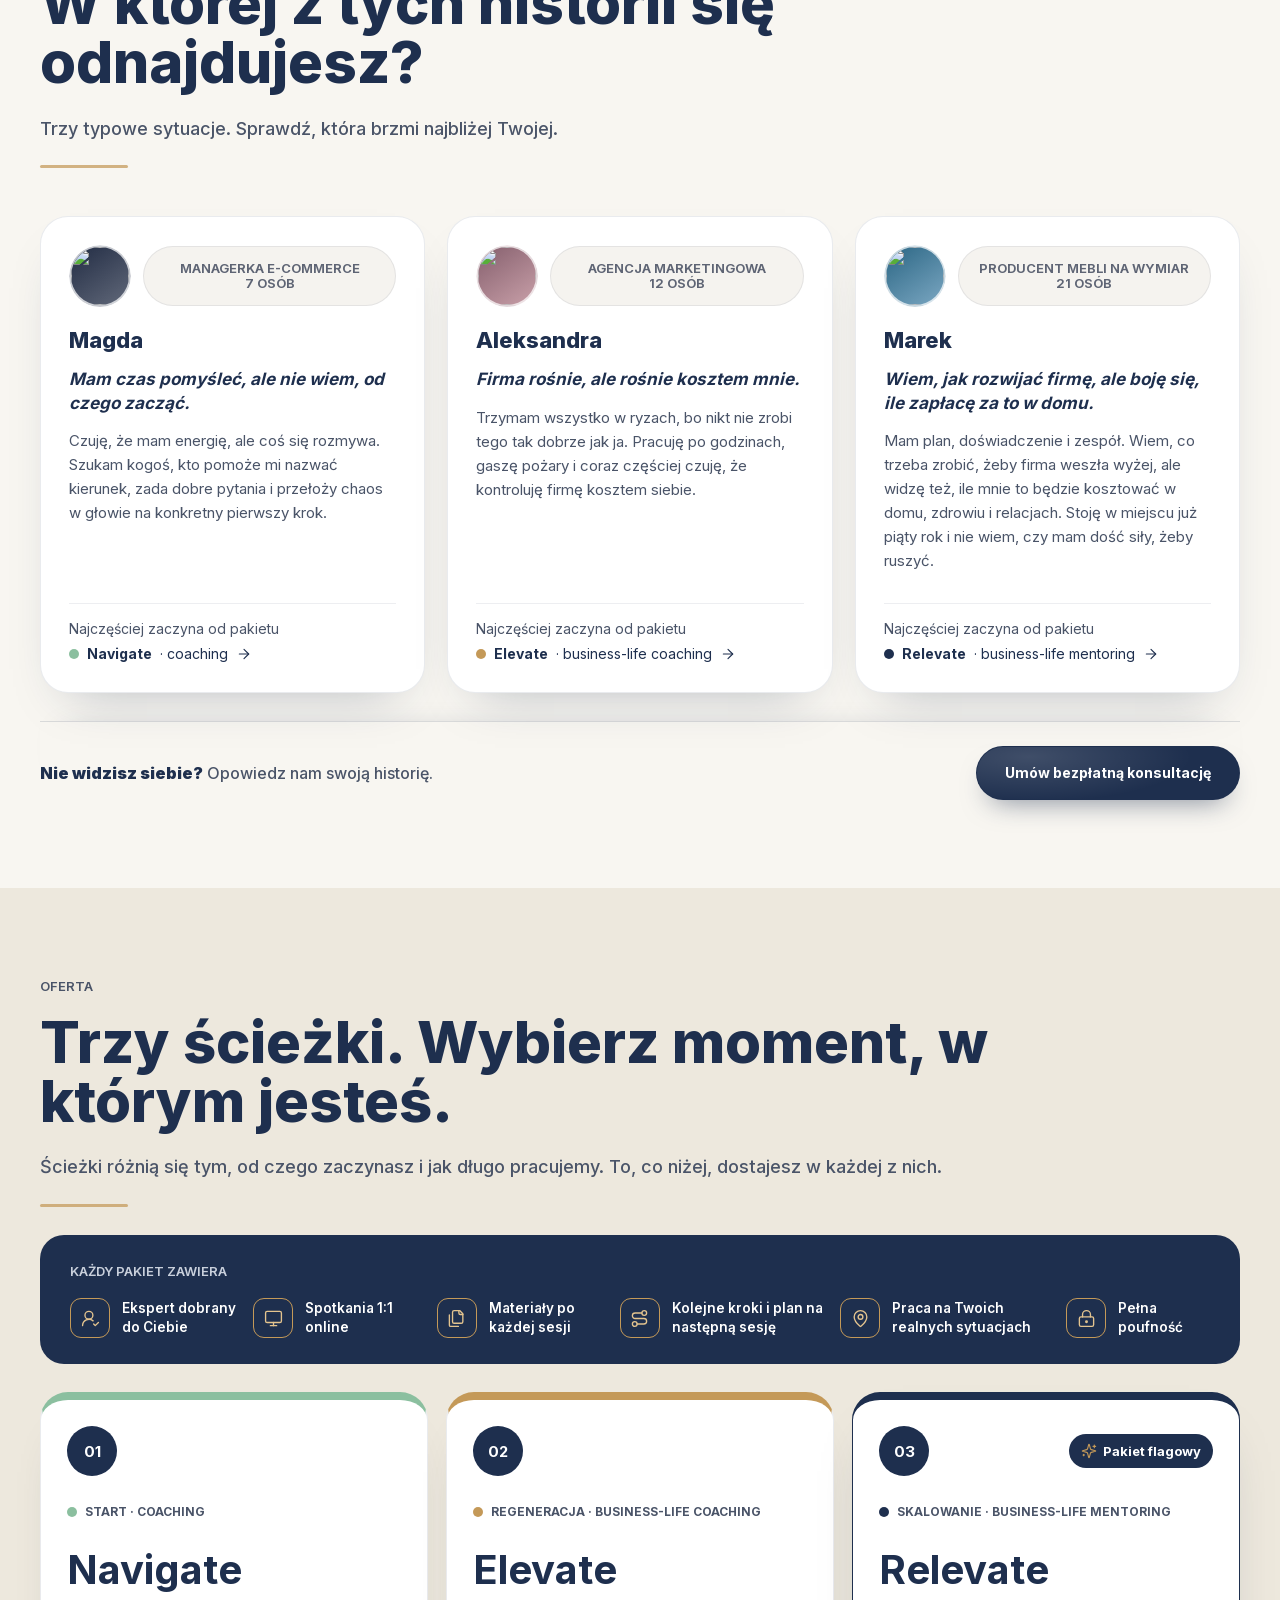
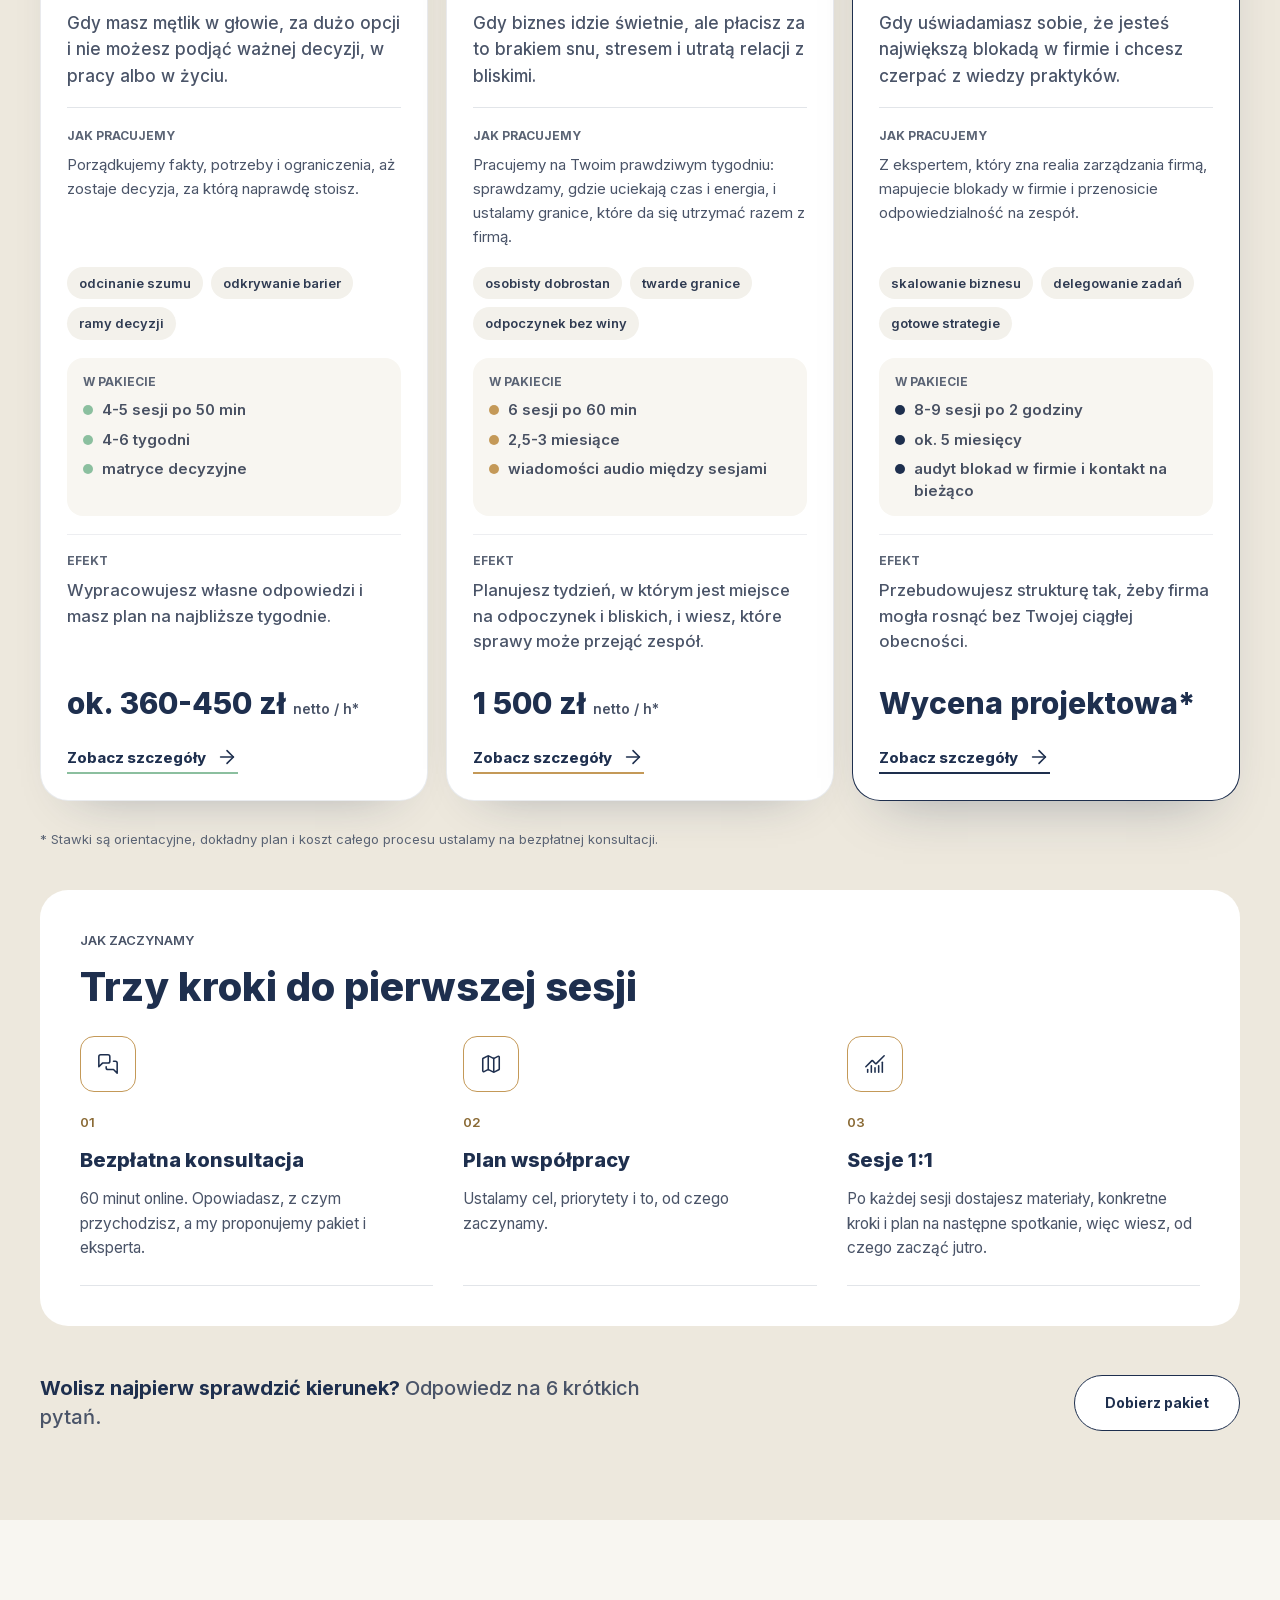
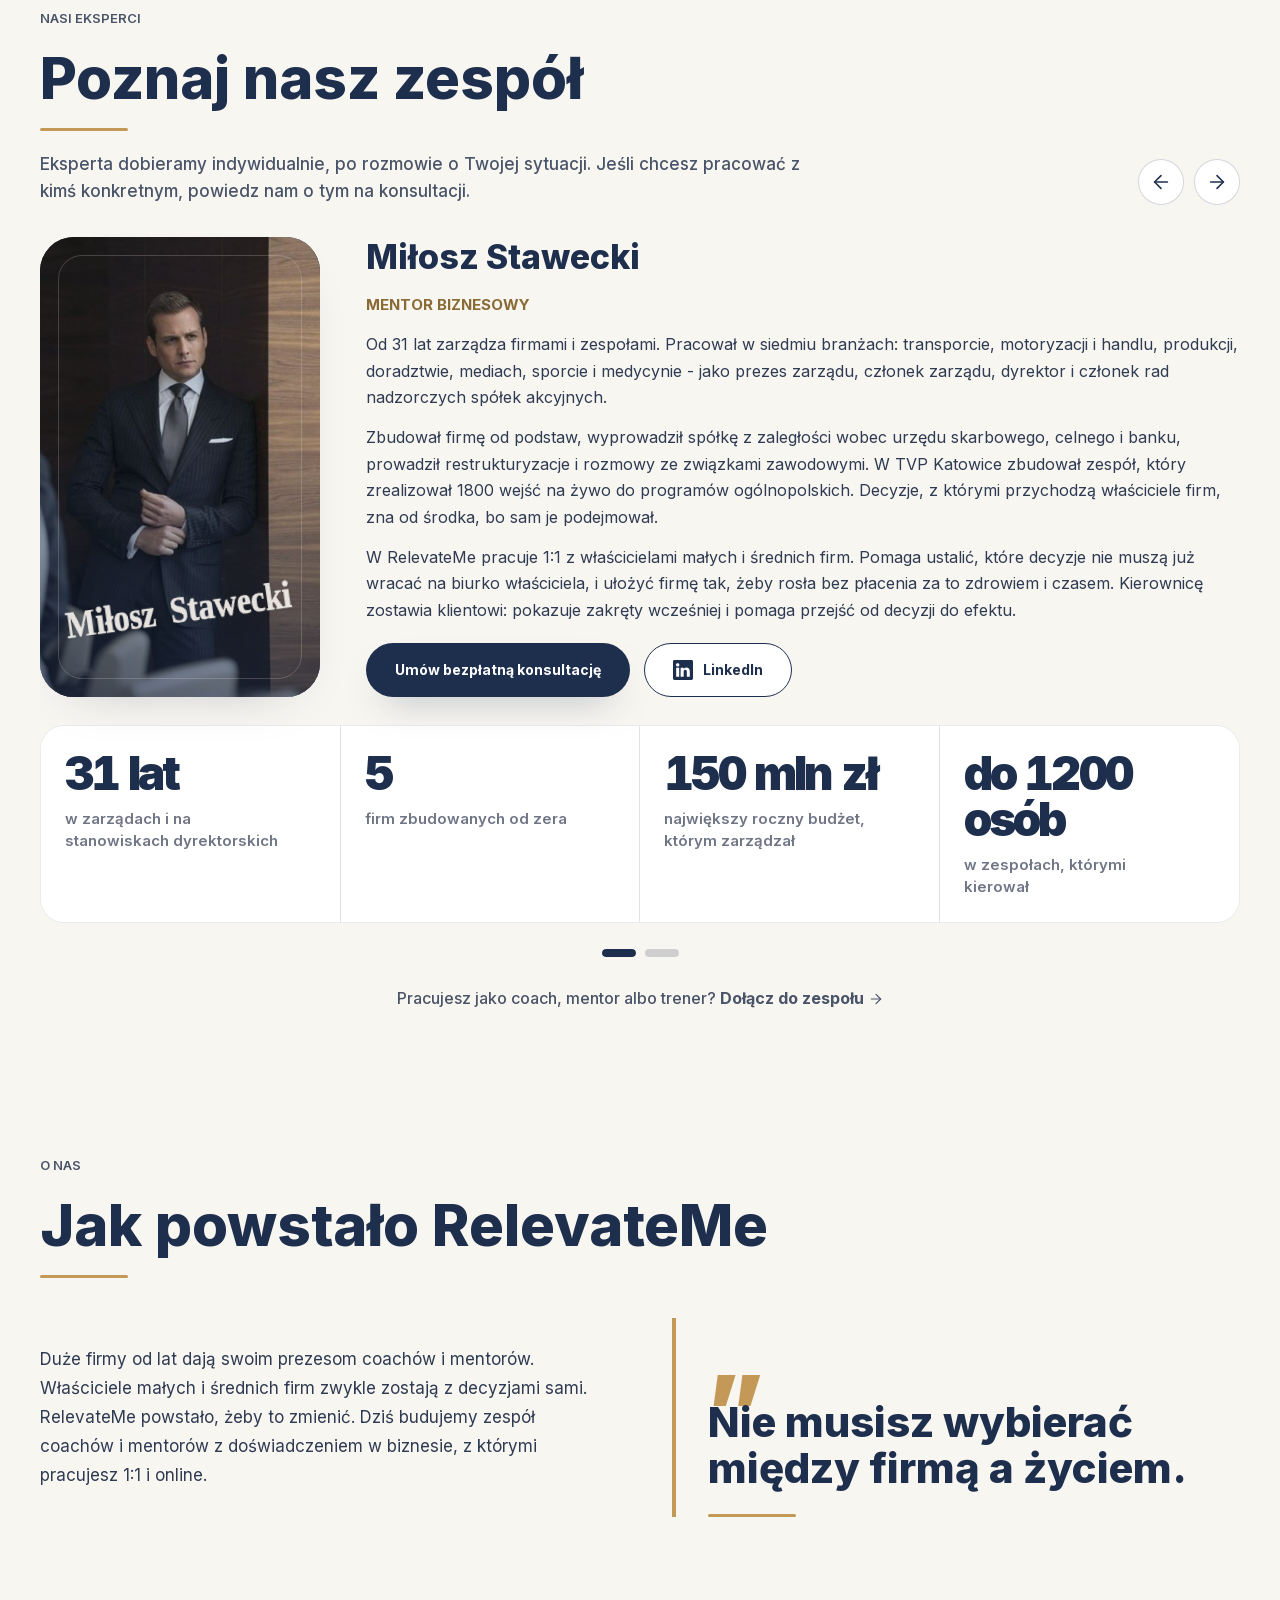
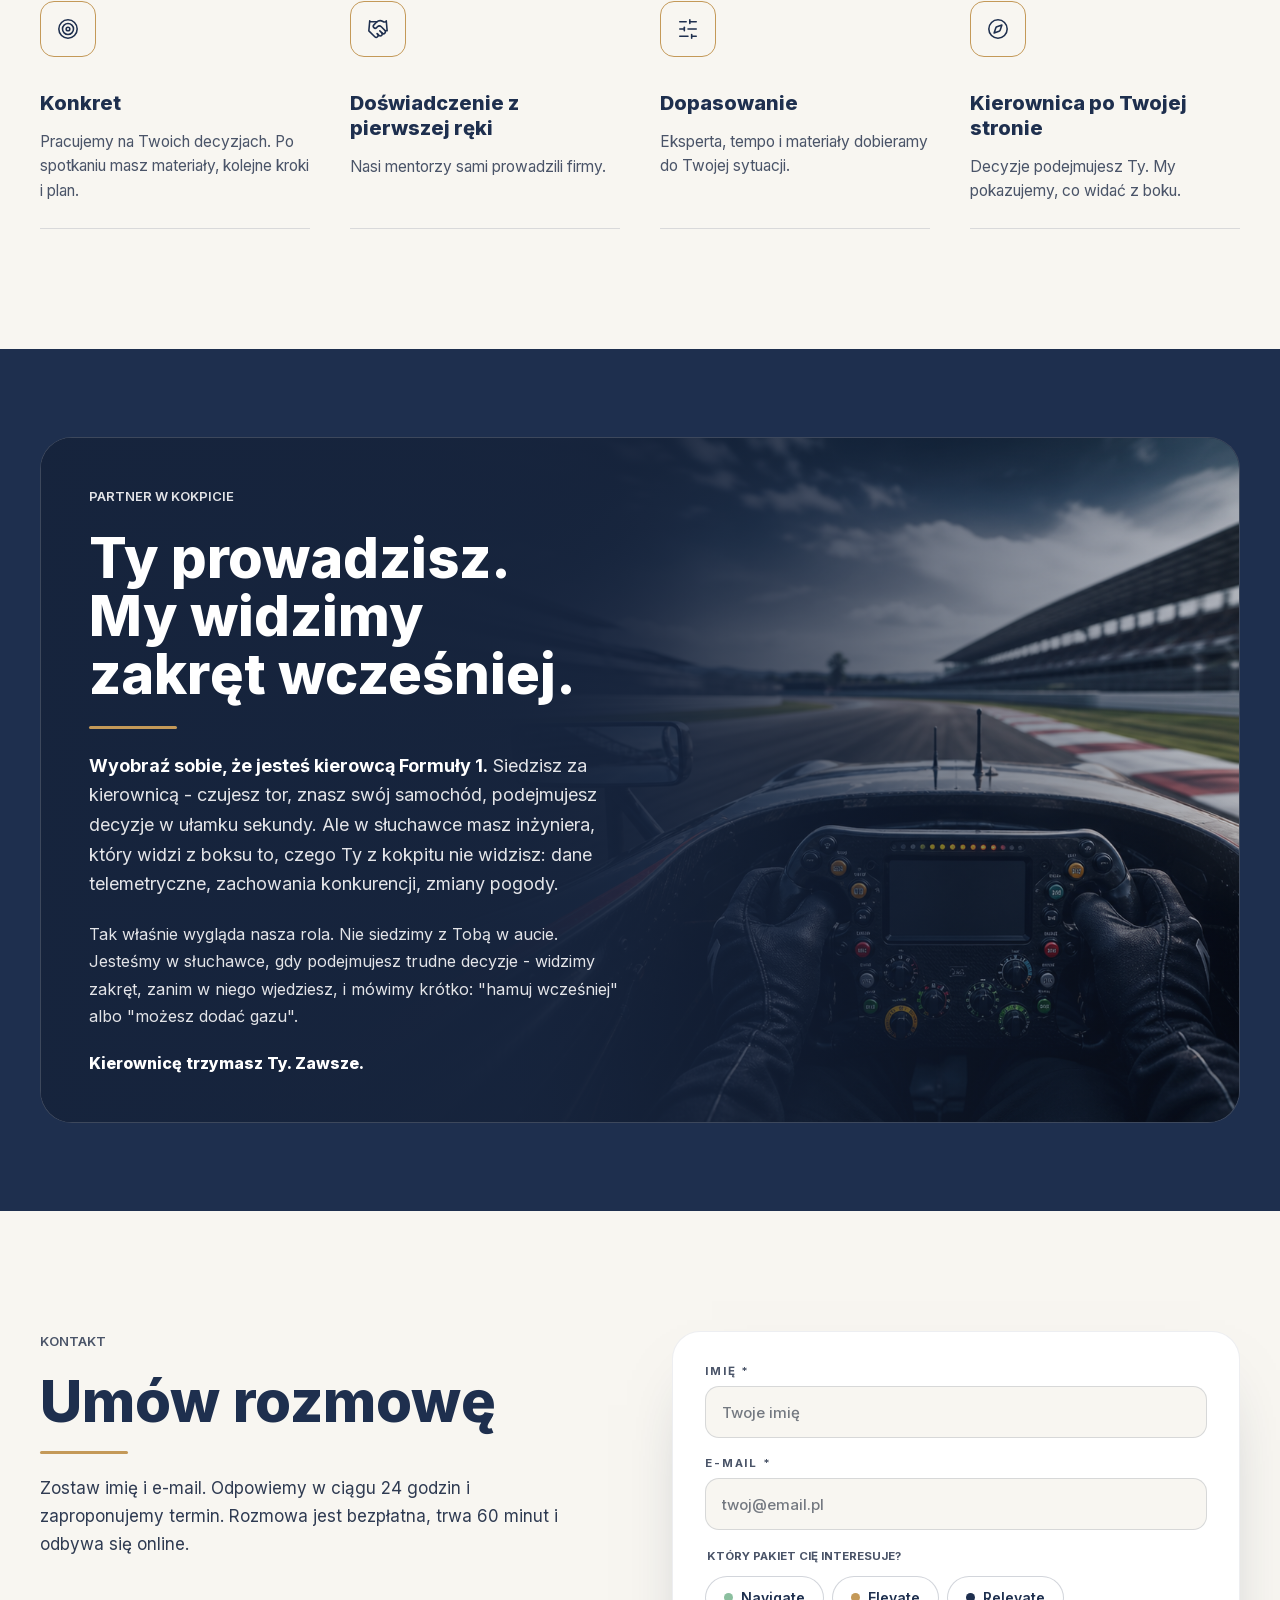
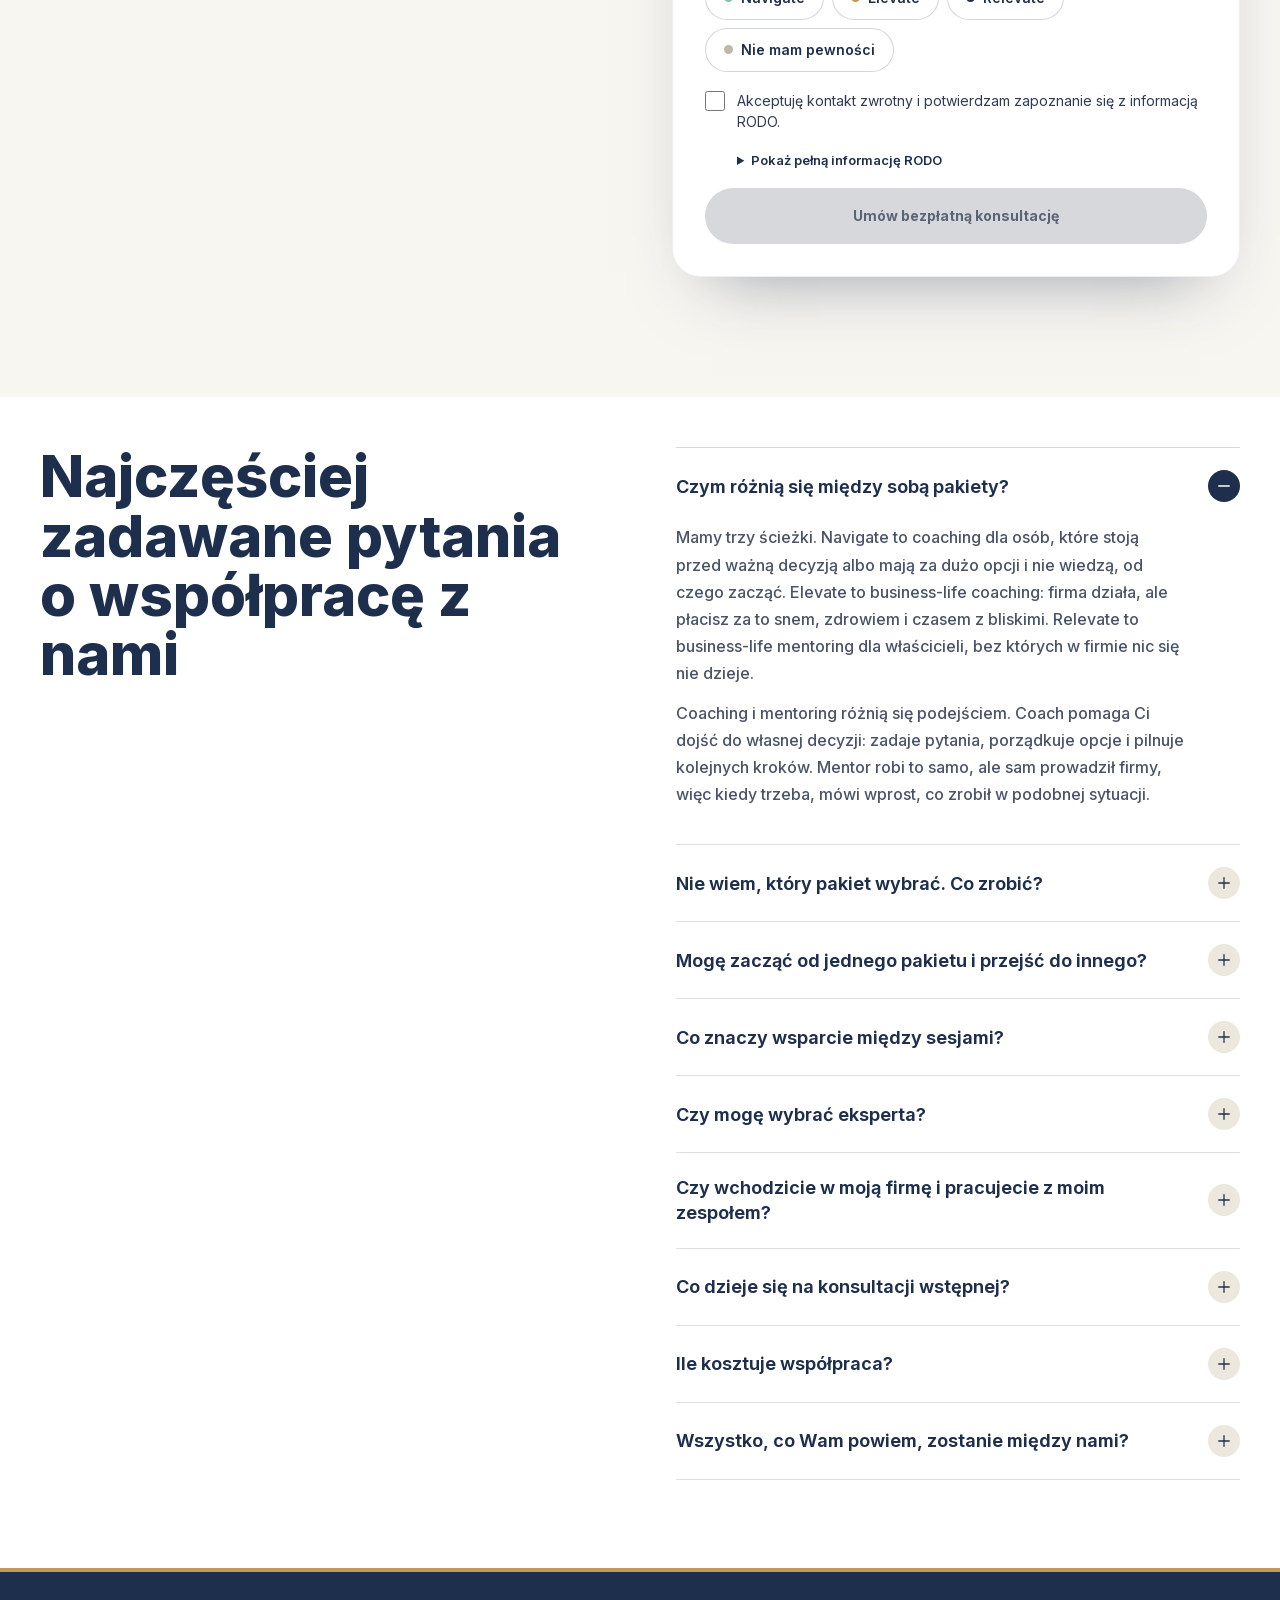
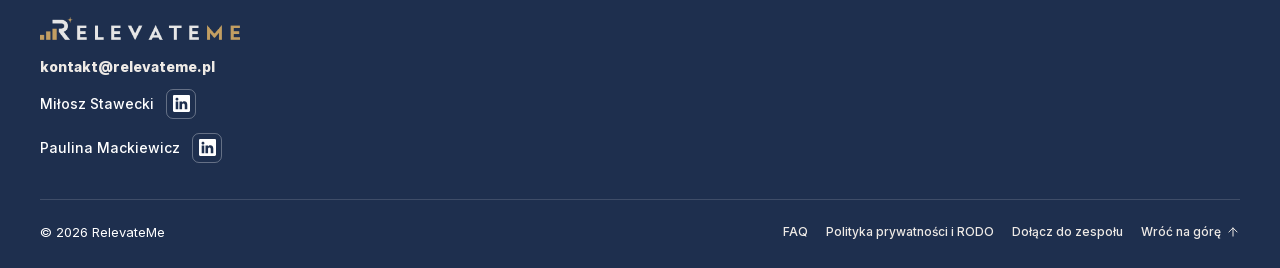
==== commit 13bd7742: "Refine site redesign and switch analytics to cookieless tracking" ====
--- a/index.html
+++ b/index.html
@@ -400,13 +400,13 @@
 
   <script src="referral-config.js?v=referrals-v1"></script>
   <script src="referral.js?v=referrals-v1"></script>
-  <script src="analytics-config.js?v=posthog-v2"></script>
-  <script src="analytics.js?v=referrals-v1"></script>
+  <script src="analytics-config.js?v=cookieless-v1"></script>
+  <script src="analytics.js?v=cookieless-v1"></script>
   <script src="content.js?v=formula-mobile-image-v1"></script>
   <script src="package-content.js?v=julka-v3"></script>
-  <script src="redesign-content.js?v=mobile-polish-v2"></script>
+  <script src="redesign-content.js?v=cookieless-v1"></script>
   <script src="lucide.min.js"></script>
-  <script src="redesign.js?v=card-preview-v4"></script>
+  <script src="redesign.js?v=cookieless-v1"></script>
   <script src="script.js?v=mobile-polish-v2"></script>
 </body>
 </html>
--- a/styles.css
+++ b/styles.css
@@ -257,158 +257,6 @@
 .nav__links a.is-active::after {
   opacity: 1;
   transform: scaleX(1);
-}
-
-.navDropdown {
-  position: relative;
-}
-
-.navDropdown__trigger {
-  position: relative;
-  display: inline-flex;
-  align-items: center;
-  gap: 7px;
-  padding: 12px 2px;
-  border: 0;
-  cursor: pointer;
-  background: transparent;
-  color: rgba(22, 33, 58, 0.58);
-  font: inherit;
-  font-size: 0.82rem;
-  font-weight: 760;
-  letter-spacing: 0.16em;
-  white-space: nowrap;
-  transition: color 0.22s var(--ease);
-}
-
-.navDropdown__trigger::before {
-  content: "";
-  width: 7px;
-  height: 7px;
-  border-right: 2px solid currentColor;
-  border-bottom: 2px solid currentColor;
-  transform: rotate(45deg) translateY(-2px);
-  transition: transform 0.22s var(--ease);
-}
-
-.navDropdown__trigger::after {
-  content: "";
-  position: absolute;
-  right: 2px;
-  bottom: 5px;
-  left: 2px;
-  height: 2px;
-  border-radius: 999px;
-  opacity: 0;
-  transform: scaleX(0.5);
-  background: var(--navy);
-  transition:
-    opacity 0.22s var(--ease),
-    transform 0.22s var(--ease);
-}
-
-.navDropdown:hover .navDropdown__trigger,
-.navDropdown.is-open .navDropdown__trigger,
-.navDropdown__trigger.is-active,
-.navDropdown__trigger:focus-visible {
-  color: var(--navy);
-}
-
-.navDropdown:hover .navDropdown__trigger::after,
-.navDropdown.is-open .navDropdown__trigger::after,
-.navDropdown__trigger.is-active::after {
-  opacity: 1;
-  transform: scaleX(1);
-}
-
-.navDropdown.is-open .navDropdown__trigger::before {
-  transform: rotate(225deg) translate(-1px, -1px);
-}
-
-.navDropdown__menu {
-  position: absolute;
-  top: calc(100% + 12px);
-  left: 50%;
-  display: grid;
-  width: min(320px, 86vw);
-  padding: 10px;
-  border: 1px solid rgba(22, 33, 58, 0.1);
-  border-radius: 18px;
-  opacity: 0;
-  pointer-events: none;
-  background:
-    linear-gradient(145deg, rgba(255, 255, 255, 0.97), rgba(246, 242, 236, 0.94));
-  box-shadow: 0 24px 60px rgba(22, 33, 58, 0.14);
-  transform: translate(-50%, -6px);
-  transition:
-    opacity 0.22s var(--ease),
-    transform 0.22s var(--ease);
-}
-
-.navDropdown__menu::before {
-  content: "";
-  position: absolute;
-  top: -13px;
-  left: 0;
-  width: 100%;
-  height: 13px;
-}
-
-.navDropdown:hover .navDropdown__menu,
-.navDropdown:focus-within .navDropdown__menu,
-.navDropdown.is-open .navDropdown__menu {
-  opacity: 1;
-  pointer-events: auto;
-  transform: translate(-50%, 0);
-}
-
-.navDropdown__menu a {
-  display: grid;
-  grid-template-columns: auto 1fr;
-  gap: 3px 12px;
-  padding: 13px 14px;
-  border-radius: 12px;
-  color: var(--navy);
-  letter-spacing: 0;
-  text-align: left;
-  transition:
-    background 0.2s var(--ease),
-    transform 0.2s var(--ease);
-}
-
-.navDropdown__menu a::after {
-  display: none;
-}
-
-.navDropdown__menu a:hover {
-  background: rgba(65, 107, 157, 0.08);
-  transform: translateX(2px);
-}
-
-.navDropdown__menu span {
-  grid-row: span 2;
-  display: grid;
-  width: 34px;
-  height: 34px;
-  place-items: center;
-  border-radius: 50%;
-  background: var(--navy);
-  color: var(--sand);
-  font-size: 0.72rem;
-  font-weight: 900;
-}
-
-.navDropdown__menu strong {
-  font-size: 0.94rem;
-  line-height: 1.05;
-}
-
-.navDropdown__menu small {
-  color: rgba(22, 33, 58, 0.58);
-  font-size: 0.72rem;
-  font-weight: 800;
-  line-height: 1.2;
-  text-transform: uppercase;
 }
 
 .nav__actions {
@@ -678,87 +526,6 @@
 
 .drawer__link:hover {
   background: rgba(22, 33, 58, 0.06);
-  color: var(--navy);
-}
-
-.drawerOffer {
-  display: grid;
-}
-
-.drawerOffer__trigger {
-  display: flex;
-  align-items: center;
-  justify-content: center;
-  gap: 7px;
-  width: 100%;
-  border: 0;
-  background: transparent;
-  font-family: inherit;
-  font-size: inherit;
-  cursor: pointer;
-}
-
-.drawerOffer__trigger::before {
-  content: "";
-  width: 7px;
-  height: 7px;
-  border-right: 2px solid currentColor;
-  border-bottom: 2px solid currentColor;
-  transform: rotate(45deg) translateY(-2px);
-  transition: transform 0.22s var(--ease);
-}
-
-.drawerOffer__trigger[aria-expanded="true"]::before {
-  transform: rotate(225deg) translate(-1px, -1px);
-}
-
-.drawerOffer__list {
-  display: grid;
-  grid-template-rows: 0fr;
-  padding: 0 10px;
-  opacity: 0;
-  transition: grid-template-rows 0.3s var(--ease), opacity 0.3s var(--ease);
-}
-
-.drawerOffer__list.is-open {
-  grid-template-rows: 1fr;
-  opacity: 1;
-}
-
-.drawerOffer__items {
-  display: grid;
-  min-height: 0;
-  overflow: hidden;
-  gap: 6px;
-}
-
-.drawerOffer__items a:last-child {
-  margin-bottom: 10px;
-}
-
-@media (prefers-reduced-motion: reduce) {
-  .drawerOffer__list,
-  .drawerOffer__trigger::before {
-    transition: none;
-  }
-}
-
-.drawerOffer__list a {
-  display: block;
-  padding: 11px 14px;
-  border: 1px solid rgba(22, 33, 58, 0.08);
-  border-radius: 14px;
-  background: rgba(255, 255, 255, 0.52);
-  color: rgba(22, 33, 58, 0.68);
-  font-size: 0.78rem;
-  font-weight: 850;
-  letter-spacing: 0.08em;
-  text-align: center;
-  text-transform: uppercase;
-}
-
-.drawerOffer__list a:hover {
-  background: rgba(65, 107, 157, 0.08);
   color: var(--navy);
 }
 
@@ -1790,10 +1557,10 @@
   position: relative;
   display: flex;
   overflow: hidden;
-  min-height: 330px;
+  min-height: 430px;
   flex-direction: column;
-  gap: 12px;
-  padding: 26px;
+  gap: 16px;
+  padding: 30px;
   border: 1px solid transparent;
   border-radius: var(--radius2);
   background:
@@ -1825,7 +1592,7 @@
   height: 48px;
   align-items: center;
   justify-content: center;
-  margin-bottom: 0;
+  margin-bottom: 8px;
   border-radius: 50%;
   background:
     linear-gradient(145deg, #132039 0%, #234869 68%, rgba(65, 107, 157, 0.92) 100%);
@@ -1845,12 +1612,6 @@
   line-height: 1.28;
   white-space: nowrap;
   text-transform: uppercase;
-}
-
-.offerCard__eyebrow[hidden],
-.offerCard__tags[hidden],
-.offerCard__result[hidden] {
-  display: none !important;
 }
 
 .offerCard h3 {
@@ -2305,31 +2066,6 @@
   font-size: 0.9rem;
   font-weight: 760;
   line-height: 1.42;
-}
-
-.packagePath__link {
-  align-self: end;
-  justify-self: start;
-  display: inline-flex;
-  align-items: center;
-  min-height: 40px;
-  padding: 10px 14px;
-  border: 1px solid rgba(22, 33, 58, 0.12);
-  border-radius: 999px;
-  background: rgba(255, 255, 255, 0.62);
-  color: var(--navy);
-  font-size: 0.78rem;
-  font-weight: 900;
-  line-height: 1;
-  text-transform: uppercase;
-  transition:
-    background 0.2s var(--ease),
-    transform 0.2s var(--ease);
-}
-
-.packagePath__link:hover {
-  background: rgba(22, 33, 58, 0.08);
-  transform: translateY(-1px);
 }
 
 .packagesCta {
@@ -3060,7 +2796,7 @@
   gap: 24px;
   overflow-x: auto;
   overflow-y: hidden;
-  padding: 4px 0 44px;
+  padding: 4px 0 58px;
   scroll-behavior: smooth;
   scroll-snap-type: x mandatory;
   scrollbar-width: none;
@@ -3138,7 +2874,7 @@
   border-radius: var(--radius2);
   background:
     linear-gradient(145deg, #111b32, #19314f);
-  box-shadow: none;
+  box-shadow: 0 24px 72px rgba(22, 33, 58, 0.08), 0 18px 54px rgba(65, 107, 157, 0.06);
   color: var(--sand);
 }
 
@@ -3285,7 +3021,9 @@
   border-radius: var(--radius2);
   background:
     linear-gradient(90deg, rgba(65, 107, 157, 0.32), rgba(189, 150, 87, 0.24), rgba(65, 107, 157, 0.24)) border-box;
-  box-shadow: none;
+  box-shadow:
+    0 34px 110px rgba(22, 33, 58, 0.055),
+    0 28px 96px rgba(189, 150, 87, 0.045);
 }
 
 .expertStats article {
@@ -3443,8 +3181,10 @@
 }
 
 .contactForm .contactConsent {
-  display: grid;
+  display: flex !important;
+  grid-template-columns: none;
   gap: 12px;
+  align-items: center;
   color: rgba(22, 33, 58, 0.68);
   font-size: 0.88rem;
   font-weight: 700;
@@ -3453,72 +3193,9 @@
   text-transform: none;
 }
 
-.contactConsent__label,
-.modalConsent__label {
-  display: flex !important;
-  grid-template-columns: none;
-  gap: 12px;
-  align-items: flex-start;
-  color: inherit;
-  font: inherit;
-  letter-spacing: 0;
-  line-height: inherit;
-  text-transform: none;
-}
-
-.contactConsent__text,
-.modalConsent__label span {
+.contactConsent span {
   display: block;
   min-width: 0;
-}
-
-.consentDetails {
-  display: block;
-  padding-left: 32px;
-  color: rgba(22, 33, 58, 0.6);
-  font-size: 0.8rem;
-  font-weight: 640;
-  letter-spacing: 0;
-  line-height: 1.5;
-  text-transform: none;
-}
-
-.consentDetails summary {
-  display: flex;
-  align-items: center;
-  gap: 8px;
-  width: fit-content;
-  cursor: pointer;
-  color: rgba(22, 33, 58, 0.72);
-  font-weight: 820;
-  list-style: none;
-  text-decoration: none;
-}
-
-.consentDetails summary::-webkit-details-marker {
-  display: none;
-}
-
-.consentDetails summary::before {
-  content: "▸";
-  flex: 0 0 auto;
-  color: currentColor;
-  font-size: 1.15em;
-  line-height: 0.9;
-}
-
-.consentDetails[open] summary::before {
-  content: "▾";
-}
-
-.consentDetails__summaryText {
-  text-decoration: underline;
-  text-decoration-color: rgba(22, 33, 58, 0.22);
-  text-underline-offset: 3px;
-}
-
-.consentDetails p {
-  margin: 10px 0 0;
 }
 
 .contactForm input,
@@ -3682,7 +3359,6 @@
   font-size: clamp(1rem, 1.35vw, 1.16rem);
   font-weight: 650;
   line-height: 1.55;
-  white-space: pre-line;
 }
 
 .siteModal__note {
@@ -3764,8 +3440,10 @@
 }
 
 .modalConsent {
-  display: grid;
+  display: flex !important;
+  grid-template-columns: none;
   gap: 12px;
+  align-items: center;
   color: var(--muted);
   font-size: 0.92rem;
   font-weight: 700;
@@ -3777,19 +3455,15 @@
 .modalConsent input {
   flex: 0 0 20px;
   width: 20px;
-  min-width: 20px;
-  max-width: 20px;
   min-height: 20px;
   height: 20px;
   margin: 0;
   padding: 0;
-  border-radius: 4px;
   accent-color: var(--navy);
-  appearance: auto;
-  -webkit-appearance: checkbox;
 }
 
 .modalConsent span {
+  display: block;
   color: var(--muted);
   letter-spacing: 0;
   text-transform: none;
@@ -3820,29 +3494,6 @@
   color: var(--muted);
   font-weight: 560;
   line-height: 1.55;
-  white-space: pre-line;
-}
-
-.legalInlineLink {
-  display: inline;
-  padding: 0;
-  border: 0;
-  cursor: pointer;
-  background: transparent;
-  color: var(--inkBlue);
-  font: inherit;
-  font-weight: 780;
-  letter-spacing: inherit;
-  text-align: inherit;
-  text-decoration: underline;
-  text-decoration-color: rgba(65, 107, 157, 0.36);
-  text-underline-offset: 3px;
-}
-
-.legalInlineLink:hover,
-.legalInlineLink:focus-visible {
-  color: var(--navy);
-  text-decoration-color: currentColor;
 }
 
 .modalCta {
@@ -3872,273 +3523,6 @@
 }
 
 /* =========================================================
-   PACKAGE LANDING PAGES
-   ========================================================= */
-
-.packageLanding {
-  overflow: hidden;
-  background:
-    linear-gradient(180deg, rgba(251, 250, 248, 0.92), rgba(251, 250, 248, 0) 460px),
-    linear-gradient(145deg, #f4eee7 0%, #fbfaf8 42%, #eef3f8 100%);
-}
-
-.packageHero {
-  padding: calc(var(--navH) + 72px) 0 84px;
-}
-
-.packageHero__grid {
-  display: grid;
-  grid-template-columns: minmax(0, 0.95fr) minmax(360px, 0.78fr);
-  gap: clamp(36px, 6vw, 86px);
-  align-items: center;
-}
-
-.packageHero__copy {
-  display: grid;
-  gap: 24px;
-}
-
-.packageHero__copy h1 {
-  max-width: 760px;
-  margin: 0;
-  font-size: clamp(3rem, 7.4vw, 7rem);
-  line-height: 0.9;
-  letter-spacing: 0;
-}
-
-.packageHero__copy h1 span {
-  display: block;
-  color: rgba(22, 33, 58, 0.46);
-  font-size: clamp(1.2rem, 2.3vw, 2.1rem);
-  line-height: 1.05;
-}
-
-.packageHero__lead {
-  max-width: 680px;
-  margin: 0;
-  color: rgba(22, 33, 58, 0.72);
-  font-size: clamp(1.02rem, 1.6vw, 1.24rem);
-  font-weight: 720;
-  line-height: 1.58;
-}
-
-.packageHero__actions {
-  display: flex;
-  flex-wrap: wrap;
-  gap: 12px;
-}
-
-.packageHero__media {
-  position: relative;
-  min-height: 520px;
-  overflow: hidden;
-  border: 1px solid rgba(22, 33, 58, 0.1);
-  border-radius: var(--radius2);
-  background: var(--navy);
-  box-shadow: 0 32px 86px rgba(22, 33, 58, 0.18);
-}
-
-.packageHero__media img {
-  width: 100%;
-  height: 100%;
-  min-height: 520px;
-  object-fit: cover;
-  opacity: 0.82;
-}
-
-.packageHero__mediaCard {
-  position: absolute;
-  right: 22px;
-  bottom: 22px;
-  left: 22px;
-  display: grid;
-  gap: 10px;
-  padding: 22px;
-  border: 1px solid rgba(255, 255, 255, 0.2);
-  border-radius: 18px;
-  background: rgba(251, 250, 248, 0.9);
-  backdrop-filter: blur(16px);
-  -webkit-backdrop-filter: blur(16px);
-}
-
-.packageHero__mediaCard span,
-.packageDetail__eyebrow {
-  color: rgba(22, 33, 58, 0.52);
-  font-size: 0.74rem;
-  font-weight: 900;
-  letter-spacing: 0.16em;
-  text-transform: uppercase;
-}
-
-.packageHero__mediaCard strong {
-  color: var(--navy);
-  font-size: clamp(1.3rem, 2.2vw, 2rem);
-  line-height: 1.05;
-}
-
-.packageSection {
-  padding: 84px 0;
-}
-
-.packageSection--light {
-  background: rgba(255, 255, 255, 0.48);
-}
-
-.packageDetail {
-  display: grid;
-  gap: 24px;
-}
-
-.packageDetail__head {
-  display: grid;
-  max-width: 900px;
-  gap: 12px;
-}
-
-.packageDetail__head h2 {
-  margin: 0;
-  font-size: clamp(2.1rem, 4vw, 4rem);
-  line-height: 0.98;
-  letter-spacing: 0;
-}
-
-.packageDetail__head p {
-  max-width: 760px;
-  margin: 0;
-  color: rgba(22, 33, 58, 0.68);
-  font-weight: 720;
-  line-height: 1.58;
-}
-
-.packageFeatureGrid,
-.packageProcessGrid,
-.packageOutcomeGrid {
-  display: grid;
-  grid-template-columns: repeat(3, minmax(0, 1fr));
-  gap: 1px;
-  overflow: hidden;
-  border: 1px solid rgba(22, 33, 58, 0.1);
-  border-radius: var(--radius2);
-  background: rgba(22, 33, 58, 0.1);
-}
-
-.packageFeature,
-.packageProcess,
-.packageOutcome {
-  display: grid;
-  align-content: start;
-  gap: 14px;
-  min-height: 220px;
-  padding: 28px;
-  background:
-    linear-gradient(145deg, rgba(255, 255, 255, 0.94), rgba(241, 244, 247, 0.82));
-}
-
-.packageFeature span,
-.packageProcess span,
-.packageOutcome span {
-  display: grid;
-  width: 44px;
-  height: 44px;
-  place-items: center;
-  border-radius: 50%;
-  background: var(--navy);
-  color: var(--sand);
-  font-size: 0.8rem;
-  font-weight: 900;
-}
-
-.packageFeature h3,
-.packageProcess h3,
-.packageOutcome h3 {
-  margin: 0;
-  font-size: clamp(1.2rem, 1.8vw, 1.55rem);
-  letter-spacing: 0;
-}
-
-.packageFeature p,
-.packageProcess p,
-.packageOutcome p {
-  margin: 0;
-  color: rgba(22, 33, 58, 0.66);
-  font-weight: 690;
-  line-height: 1.5;
-}
-
-.packageBand {
-  display: grid;
-  grid-template-columns: minmax(0, 0.82fr) minmax(0, 1fr);
-  gap: clamp(28px, 5vw, 76px);
-  align-items: center;
-  padding: 42px;
-  border-radius: var(--radius2);
-  background:
-    linear-gradient(135deg, rgba(17, 27, 50, 0.96), rgba(39, 77, 112, 0.92));
-  color: var(--sand);
-}
-
-.packageBand h2 {
-  margin: 0;
-  color: var(--sand);
-  font-size: clamp(2rem, 4vw, 4rem);
-  line-height: 0.98;
-}
-
-.packageBand p {
-  margin: 0;
-  color: rgba(251, 250, 248, 0.76);
-  font-weight: 720;
-  line-height: 1.58;
-}
-
-.packageBand__copy {
-  display: grid;
-  gap: 18px;
-}
-
-.packageBand__list {
-  display: grid;
-  gap: 10px;
-  margin: 0;
-  padding: 0;
-  list-style: none;
-}
-
-.packageBand__list li {
-  padding: 14px 16px;
-  border: 1px solid rgba(255, 255, 255, 0.12);
-  border-radius: 14px;
-  background: rgba(255, 255, 255, 0.06);
-  color: rgba(251, 250, 248, 0.82);
-  font-weight: 750;
-}
-
-.packageFinalCta {
-  display: grid;
-  grid-template-columns: minmax(0, 1fr) auto;
-  gap: 24px;
-  align-items: center;
-  padding: 34px;
-  border: 1px solid rgba(22, 33, 58, 0.1);
-  border-radius: var(--radius2);
-  background:
-    linear-gradient(120deg, rgba(255, 255, 255, 0.9), rgba(250, 242, 230, 0.74));
-}
-
-.packageFinalCta h2 {
-  margin: 0 0 8px;
-  font-size: clamp(1.8rem, 3vw, 3rem);
-  letter-spacing: 0;
-}
-
-.packageFinalCta p {
-  margin: 0;
-  color: rgba(22, 33, 58, 0.68);
-  font-weight: 720;
-  line-height: 1.5;
-}
-
-/* =========================================================
    FOOTER
    ========================================================= */
 
@@ -4236,37 +3620,6 @@
     align-items: stretch;
   }
 
-  .packageHero__grid,
-  .packageBand,
-  .packageFinalCta {
-    grid-template-columns: 1fr;
-  }
-
-  .packageHero {
-    padding-bottom: 56px;
-  }
-
-  .packageHero__media,
-  .packageHero__media img {
-    min-height: 420px;
-  }
-
-  .packageFeatureGrid,
-  .packageProcessGrid,
-  .packageOutcomeGrid {
-    grid-template-columns: 1fr;
-  }
-
-  .packageFeature,
-  .packageProcess,
-  .packageOutcome {
-    min-height: 0;
-  }
-
-  .packageFinalCta .btn {
-    width: 100%;
-  }
-
   .hero__inner {
     min-height: auto;
     gap: 56px;
@@ -4351,7 +3704,7 @@
 
   .expertsTrack {
     gap: 14px;
-    padding-bottom: 34px;
+    padding-bottom: 56px;
   }
 
   .expertsDots {
@@ -4416,7 +3769,9 @@
   .expertStats {
     grid-template-columns: repeat(2, minmax(0, 1fr));
     margin-top: 18px;
-    box-shadow: none;
+    box-shadow:
+      0 28px 86px rgba(22, 33, 58, 0.05),
+      0 22px 70px rgba(189, 150, 87, 0.04);
   }
 
   .expertStats article {
@@ -4447,12 +3802,6 @@
 
   .section {
     padding: 58px 0 76px;
-  }
-
-  .offerCard {
-    min-height: auto;
-    gap: 10px;
-    padding: 24px;
   }
 
   .hero__inner {
@@ -5078,6 +4427,9 @@
     -webkit-overflow-scrolling: touch;
     isolation: isolate;
     background: #07101f;
+    transform: translate3d(0, 0, 0);
+    backface-visibility: hidden;
+    -webkit-backface-visibility: hidden;
   }
 
   .formulaMobile__track::before {
@@ -5128,11 +4480,16 @@
     z-index: 0;
     display: block;
     width: calc(100% * var(--formula-slide-count, 3));
+    height: 100%;
     min-width: 100%;
     pointer-events: none;
-    background: url("pictures/f1-mobile-panorama.png") center / cover no-repeat;
+    object-fit: cover;
+    object-position: center;
     filter: saturate(0.88) contrast(1.08) brightness(0.9);
-    transform: translateZ(0);
+    transform: translate3d(0, 0, 0);
+    backface-visibility: hidden;
+    -webkit-backface-visibility: hidden;
+    will-change: transform;
   }
 
   .formulaMobile__track::-webkit-scrollbar {
@@ -5283,7 +4640,7 @@
 
   .expertsTrack {
     gap: 14px;
-    padding-bottom: 34px;
+    padding-bottom: 56px;
   }
 
   .expertsDots {
@@ -5358,7 +4715,9 @@
   .expertStats {
     grid-template-columns: repeat(2, minmax(0, 1fr));
     margin-top: 18px;
-    box-shadow: none;
+    box-shadow:
+      0 28px 86px rgba(22, 33, 58, 0.05),
+      0 22px 70px rgba(189, 150, 87, 0.04);
   }
 
   .expertStats article {
@@ -5446,48 +4805,6 @@
 }
 
 @media (max-width: 680px) {
-  .packageHero {
-    padding-top: calc(var(--navH) + 38px);
-  }
-
-  .packageHero__copy,
-  .packageDetail {
-    gap: 18px;
-  }
-
-  .packageHero__actions {
-    display: grid;
-  }
-
-  .packageHero__actions .btn,
-  .packageFinalCta .btn {
-    width: 100%;
-  }
-
-  .packageHero__media,
-  .packageHero__media img {
-    min-height: 340px;
-  }
-
-  .packageHero__mediaCard {
-    right: 14px;
-    bottom: 14px;
-    left: 14px;
-    padding: 18px;
-  }
-
-  .packageSection {
-    padding: 54px 0;
-  }
-
-  .packageFeature,
-  .packageProcess,
-  .packageOutcome,
-  .packageBand,
-  .packageFinalCta {
-    padding: 22px;
-  }
-
   .quizWidget .quizFab,
   .quizWidget .quizFab:hover,
   .quizWidget .quizFab:active,
@@ -5528,958 +4845,3 @@
     white-space: normal;
   }
 }
-
-/* =========================================================
-   PROGRAM LANDING PAGES — EDITORIAL SYSTEM
-   ========================================================= */
-
-body[data-page="landing"] {
-  --program-accent: #3f777a;
-  --program-accent-deep: #28575c;
-  --program-soft: #dfeae7;
-  --program-highlight: #d8ad5e;
-  background: #f7f5f1;
-}
-
-body[data-package="elevate"] {
-  --program-accent: #bd625b;
-  --program-accent-deep: #8d403d;
-  --program-soft: #f0ddd8;
-  --program-highlight: #6f91a4;
-}
-
-body[data-package="relevate"] {
-  --program-accent: #a87936;
-  --program-accent-deep: #775222;
-  --program-soft: #eee2ca;
-  --program-highlight: #527487;
-}
-
-.programPage {
-  overflow: hidden;
-  background: #f7f5f1;
-}
-
-.programHero {
-  min-height: 830px;
-  padding: calc(var(--navH) + 78px) 0 78px;
-  background: var(--program-soft);
-}
-
-.programHero__inner {
-  display: grid;
-  grid-template-columns: minmax(0, 1.35fr) minmax(340px, 0.65fr);
-  gap: 76px;
-  align-items: center;
-}
-
-.programHero__copy {
-  min-width: 0;
-}
-
-.programKicker,
-.programLabel {
-  margin: 0;
-  color: var(--program-accent-deep);
-  font-size: 0.78rem;
-  font-weight: 900;
-  letter-spacing: 0.14em;
-  text-transform: uppercase;
-}
-
-.programKicker {
-  display: flex;
-  gap: 12px;
-  align-items: center;
-}
-
-.programKicker span {
-  display: grid;
-  width: 34px;
-  height: 34px;
-  border: 1px solid currentColor;
-  border-radius: 50%;
-  place-items: center;
-  letter-spacing: 0;
-}
-
-.programHero h1 {
-  margin: 28px 0 0;
-  color: var(--navy);
-  font-size: 7.5rem;
-  font-weight: 900;
-  line-height: 0.82;
-  letter-spacing: 0;
-}
-
-.programHero__promise {
-  max-width: 820px;
-  margin: 38px 0 0;
-  color: var(--program-accent-deep);
-  font-size: 3.25rem;
-  font-weight: 800;
-  line-height: 0.98;
-  letter-spacing: 0;
-}
-
-.programHero__lead {
-  max-width: 650px;
-  margin: 30px 0 0;
-  color: rgba(22, 33, 58, 0.72);
-  font-size: 1.15rem;
-  font-weight: 650;
-  line-height: 1.62;
-}
-
-.programHero__conversion {
-  margin-top: 32px;
-}
-
-.programHero__actions {
-  display: flex;
-  flex-wrap: wrap;
-  gap: 12px 24px;
-  align-items: center;
-  margin-top: 0;
-}
-
-.mentorAvailability {
-  display: inline-flex;
-  align-items: center;
-  gap: 10px;
-  margin: 0 0 14px;
-  padding: 7px 12px;
-  border: 1px solid rgba(50, 100, 73, 0.14);
-  border-radius: 999px;
-  background: rgba(241, 249, 242, 0.8);
-  color: #326449;
-  font-size: 0.82rem;
-  font-weight: 700;
-  line-height: 1.5;
-}
-
-.mentorAvailability[hidden] {
-  display: none;
-}
-
-.mentorAvailability__dot {
-  position: relative;
-  flex: 0 0 8px;
-  width: 8px;
-  height: 8px;
-  border-radius: 50%;
-  background: currentColor;
-}
-
-.mentorAvailability__dot::after {
-  content: "";
-  position: absolute;
-  inset: -4px;
-  border: 1px solid currentColor;
-  border-radius: inherit;
-  animation: mentorAvailabilityPulse 2.2s ease-out infinite;
-}
-
-.mentorAvailability.is-unavailable {
-  color: #626976;
-}
-
-.mentorAvailability.is-unavailable .mentorAvailability__dot::after {
-  animation: none;
-  opacity: 0;
-}
-
-@keyframes mentorAvailabilityPulse {
-  from { transform: scale(0.5); opacity: 0.65; }
-  to { transform: scale(1.5); opacity: 0; }
-}
-
-@media (prefers-reduced-motion: reduce) {
-  .mentorAvailability__dot::after {
-    animation: none;
-    opacity: 0.25;
-  }
-}
-
-.programButton {
-  display: inline-flex;
-  min-height: 56px;
-  gap: 20px;
-  align-items: center;
-  justify-content: center;
-  padding: 15px 22px;
-  border: 1px solid transparent;
-  border-radius: 6px;
-  font-size: 0.92rem;
-  font-weight: 850;
-  line-height: 1.2;
-  transition: transform 0.22s var(--ease), background 0.22s var(--ease), color 0.22s var(--ease);
-}
-
-.programButton span {
-  font-size: 1.15rem;
-  line-height: 1;
-}
-
-.programButton:hover {
-  transform: translateY(-2px);
-}
-
-.programButton--primary {
-  background: var(--navy);
-  color: #fff;
-}
-
-.programButton--primary:hover {
-  background: var(--program-accent-deep);
-}
-
-.programButton--text {
-  min-height: auto;
-  padding-right: 2px;
-  padding-left: 2px;
-  border-bottom: 1px solid rgba(22, 33, 58, 0.35);
-  border-radius: 0;
-  color: var(--navy);
-}
-
-.programSnapshot {
-  display: grid;
-  min-height: 520px;
-  grid-template-rows: auto auto 1fr auto;
-  overflow: hidden;
-  border: 1px solid rgba(22, 33, 58, 0.18);
-  border-top: 5px solid var(--program-accent);
-  border-radius: 8px;
-  background: rgba(255, 255, 255, 0.58);
-}
-
-.programSnapshot__top {
-  display: flex;
-  align-items: center;
-  justify-content: space-between;
-  gap: 16px;
-  padding: 22px 26px;
-  border-bottom: 1px solid rgba(22, 33, 58, 0.14);
-}
-
-.programSnapshot__top span,
-.programSnapshot__top strong,
-.programSnapshot__outcome span {
-  font-size: 0.68rem;
-  font-weight: 900;
-  letter-spacing: 0.1em;
-  text-transform: uppercase;
-}
-
-.programSnapshot__top span {
-  color: var(--program-accent-deep);
-}
-
-.programSnapshot__top strong {
-  color: rgba(22, 33, 58, 0.48);
-}
-
-.programSnapshot__statement {
-  margin: 0;
-  padding: 30px 26px 28px;
-  color: var(--navy);
-  font-size: 2.05rem;
-  font-weight: 850;
-  line-height: 1.08;
-}
-
-.programSnapshot__list {
-  margin: 0;
-  padding: 0 26px;
-  list-style: none;
-}
-
-.programSnapshot__list li {
-  display: grid;
-  grid-template-columns: 28px 1fr;
-  gap: 12px;
-  padding: 14px 0;
-  border-top: 1px solid rgba(22, 33, 58, 0.14);
-}
-
-.programSnapshot__list span {
-  padding-top: 2px;
-  color: var(--program-accent);
-  font-size: 0.7rem;
-  font-weight: 900;
-}
-
-.programSnapshot__list p {
-  margin: 0;
-  color: rgba(22, 33, 58, 0.7);
-  font-size: 0.9rem;
-  font-weight: 700;
-  line-height: 1.42;
-}
-
-.programSnapshot__outcome {
-  display: grid;
-  gap: 8px;
-  padding: 22px 26px 24px;
-  background: var(--navy);
-  color: #fff;
-}
-
-.programSnapshot__outcome span {
-  color: var(--program-highlight);
-}
-
-.programSnapshot__outcome strong {
-  font-size: 1rem;
-  line-height: 1.38;
-}
-
-.programSwitcher {
-  position: sticky;
-  top: var(--navH);
-  z-index: 30;
-  border-bottom: 1px solid rgba(22, 33, 58, 0.12);
-  background: rgba(247, 245, 241, 0.92);
-  backdrop-filter: blur(18px);
-  -webkit-backdrop-filter: blur(18px);
-}
-
-.programSwitcher__inner {
-  display: grid;
-  grid-template-columns: repeat(3, 1fr);
-}
-
-.programSwitcher a {
-  position: relative;
-  display: flex;
-  min-height: 66px;
-  gap: 10px;
-  align-items: center;
-  justify-content: center;
-  border-right: 1px solid rgba(22, 33, 58, 0.1);
-  color: rgba(22, 33, 58, 0.48);
-  font-weight: 850;
-}
-
-.programSwitcher a:first-child {
-  border-left: 1px solid rgba(22, 33, 58, 0.1);
-}
-
-.programSwitcher a span {
-  font-size: 0.68rem;
-  font-weight: 900;
-}
-
-.programSwitcher a::after {
-  position: absolute;
-  right: 0;
-  bottom: -1px;
-  left: 0;
-  height: 3px;
-  background: var(--program-accent);
-  content: "";
-  opacity: 0;
-  transform: scaleX(0.2);
-  transition: opacity 0.2s var(--ease), transform 0.2s var(--ease);
-}
-
-.programSwitcher a:hover,
-.programSwitcher a.is-current {
-  color: var(--navy);
-}
-
-.programSwitcher a:hover::after,
-.programSwitcher a.is-current::after {
-  opacity: 1;
-  transform: scaleX(1);
-}
-
-.programMoment,
-.programJourney,
-.programResults,
-.programGuide,
-.programFit {
-  padding: 124px 0;
-}
-
-.programMoment h2,
-.programResults h2,
-.programFit h2 {
-  max-width: 980px;
-  margin: 24px 0 0;
-  color: var(--navy);
-  font-size: 4.4rem;
-  line-height: 0.98;
-  letter-spacing: 0;
-}
-
-.programMoment h2 em {
-  color: var(--program-accent);
-  font-style: normal;
-}
-
-.programTensions {
-  display: grid;
-  grid-template-columns: repeat(3, minmax(0, 1fr));
-  gap: 46px;
-  margin-top: 88px;
-}
-
-.programTensions p {
-  margin: 0;
-  padding-top: 22px;
-  border-top: 1px solid rgba(22, 33, 58, 0.25);
-  color: rgba(22, 33, 58, 0.7);
-  font-size: 1.05rem;
-  font-weight: 650;
-  line-height: 1.6;
-}
-
-.programTensions span {
-  display: block;
-  margin-bottom: 34px;
-  color: var(--program-accent);
-  font-size: 0.76rem;
-  font-weight: 900;
-}
-
-.programShift {
-  padding: 132px 0;
-  background: var(--navy);
-  color: #fff;
-}
-
-.programShift .programLabel {
-  color: var(--program-highlight);
-}
-
-.programShift__inner {
-  display: grid;
-  grid-template-columns: minmax(0, 1fr) minmax(360px, 0.7fr);
-  gap: 96px;
-  align-items: end;
-}
-
-.programShift h2 {
-  margin: 28px 0 0;
-  color: #fff;
-  font-size: 4.7rem;
-  line-height: 0.94;
-  letter-spacing: 0;
-}
-
-.programShift__answer {
-  padding-top: 30px;
-  border-top: 1px solid rgba(255, 255, 255, 0.3);
-}
-
-.programShift__answer > span {
-  color: var(--program-highlight);
-  font-size: 2.2rem;
-}
-
-.programShift__answer h3 {
-  margin: 32px 0 18px;
-  color: #fff;
-  font-size: 2rem;
-  line-height: 1.08;
-  letter-spacing: 0;
-}
-
-.programShift__answer p {
-  margin: 0;
-  color: rgba(255, 255, 255, 0.68);
-  font-weight: 620;
-  line-height: 1.65;
-}
-
-.programJourney {
-  background: #fff;
-}
-
-.programJourney__grid {
-  display: grid;
-  grid-template-columns: minmax(300px, 0.72fr) minmax(0, 1fr);
-  gap: 112px;
-  align-items: start;
-}
-
-.programJourney header {
-  position: sticky;
-  top: calc(var(--navH) + 100px);
-}
-
-.programJourney h2 {
-  margin: 24px 0 26px;
-  font-size: 3.8rem;
-  line-height: 0.98;
-  letter-spacing: 0;
-}
-
-.programJourney header > p:last-child {
-  max-width: 430px;
-  margin: 0;
-  color: rgba(22, 33, 58, 0.64);
-  font-weight: 650;
-  line-height: 1.6;
-}
-
-.programSteps {
-  border-top: 1px solid rgba(22, 33, 58, 0.18);
-}
-
-.programSteps article {
-  display: grid;
-  grid-template-columns: 54px 1fr;
-  gap: 24px;
-  padding: 42px 0 54px;
-  border-bottom: 1px solid rgba(22, 33, 58, 0.18);
-}
-
-.programSteps article > span {
-  color: var(--program-accent);
-  font-size: 0.78rem;
-  font-weight: 900;
-}
-
-.programSteps h3 {
-  margin: 0;
-  font-size: 2rem;
-  line-height: 1.05;
-  letter-spacing: 0;
-}
-
-.programSteps p {
-  max-width: 570px;
-  margin: 18px 0 0;
-  color: rgba(22, 33, 58, 0.65);
-  font-weight: 620;
-  line-height: 1.6;
-}
-
-.programResults {
-  padding: 92px 0 100px;
-  background: var(--program-soft);
-}
-
-.programResults h2 {
-  max-width: 920px;
-  font-size: 3.8rem;
-}
-
-.programResults__grid {
-  display: grid;
-  grid-template-columns: repeat(3, minmax(0, 1fr));
-  gap: 1px;
-  margin-top: 54px;
-  background: rgba(22, 33, 58, 0.16);
-}
-
-.programResults article {
-  display: flex;
-  min-height: 218px;
-  flex-direction: column;
-  padding: 30px 32px 34px;
-  background: var(--program-soft);
-}
-
-.programResults strong {
-  display: block;
-  min-height: 58px;
-  font-size: 1.5rem;
-  line-height: 1.15;
-}
-
-.programResults p {
-  margin: 24px 0 0;
-  color: rgba(22, 33, 58, 0.66);
-  font-weight: 650;
-  line-height: 1.55;
-}
-
-.programGuide {
-  background: #f7f5f1;
-}
-
-.programGuide__grid {
-  display: grid;
-  grid-template-columns: minmax(320px, 0.75fr) minmax(0, 1fr);
-  gap: 92px;
-  align-items: center;
-}
-
-.programGuide__portrait {
-  position: relative;
-  aspect-ratio: 4 / 5;
-  overflow: hidden;
-  border-radius: 8px;
-  background: var(--program-soft);
-}
-
-.programGuide__portrait::after {
-  position: absolute;
-  right: 18px;
-  bottom: 18px;
-  width: 68px;
-  height: 68px;
-  background: url("pictures/relevateme-icon.png") center / contain no-repeat;
-  content: "";
-  filter: brightness(0) invert(1);
-}
-
-.programGuide__portrait img {
-  width: 100%;
-  height: 100%;
-  object-fit: cover;
-  object-position: center top;
-  filter: saturate(0.82) contrast(1.03);
-}
-
-.programGuide__copy blockquote {
-  max-width: 720px;
-  margin: 30px 0 42px;
-  color: var(--navy);
-  font-size: 3rem;
-  font-weight: 800;
-  line-height: 1.08;
-  letter-spacing: 0;
-}
-
-.programGuide__copy h3 {
-  margin: 0;
-  font-size: 1.2rem;
-}
-
-.programGuide__copy > p:not(.programLabel) {
-  max-width: 620px;
-  margin: 14px 0 28px;
-  color: rgba(22, 33, 58, 0.66);
-  font-weight: 620;
-  line-height: 1.6;
-}
-
-.programGuide__copy a {
-  display: inline-flex;
-  gap: 14px;
-  align-items: center;
-  padding-bottom: 6px;
-  border-bottom: 1px solid rgba(22, 33, 58, 0.34);
-  font-weight: 850;
-}
-
-.programFit {
-  background: #fff;
-}
-
-.programFit__grid {
-  display: grid;
-  grid-template-columns: minmax(0, 0.9fr) minmax(360px, 0.65fr);
-  gap: 100px;
-  align-items: start;
-}
-
-.programFit h2 {
-  font-size: 3.8rem;
-}
-
-.programFit ul {
-  margin: 0;
-  padding: 0;
-  border-top: 1px solid rgba(22, 33, 58, 0.2);
-  list-style: none;
-}
-
-.programFit li {
-  position: relative;
-  padding: 24px 0 24px 38px;
-  border-bottom: 1px solid rgba(22, 33, 58, 0.2);
-  color: rgba(22, 33, 58, 0.76);
-  font-size: 1.04rem;
-  font-weight: 700;
-  line-height: 1.45;
-}
-
-.programFit li::before {
-  position: absolute;
-  top: 24px;
-  left: 0;
-  color: var(--program-accent);
-  content: "✓";
-  font-weight: 900;
-}
-
-.programFinal {
-  padding: 132px 0;
-  background: var(--program-accent-deep);
-  color: #fff;
-}
-
-body[data-package="relevate"] .programFinal {
-  background: var(--navy);
-}
-
-body[data-package="relevate"] .programFinal .programLabel {
-  color: #e2bb78;
-}
-
-.programFinal__inner {
-  display: grid;
-  justify-items: start;
-}
-
-.programFinal .programLabel {
-  color: var(--program-highlight);
-}
-
-.programFinal h2 {
-  max-width: 940px;
-  margin: 28px 0 0;
-  color: #fff;
-  font-size: 4.7rem;
-  line-height: 0.96;
-  letter-spacing: 0;
-}
-
-.programFinal p:not(.programLabel) {
-  max-width: 650px;
-  margin: 28px 0 38px;
-  color: rgba(255, 255, 255, 0.72);
-  font-size: 1.05rem;
-  font-weight: 620;
-  line-height: 1.6;
-}
-
-.programButton--light {
-  background: #fff;
-  color: var(--navy);
-}
-
-.programButton--light:hover {
-  background: var(--program-soft);
-}
-
-@media (max-width: 1023px) {
-  .programHero {
-    min-height: 0;
-    padding-top: calc(var(--navH) + 62px);
-  }
-
-  .programHero__inner,
-  .programShift__inner,
-  .programJourney__grid,
-  .programGuide__grid,
-  .programFit__grid {
-    grid-template-columns: 1fr;
-  }
-
-  .programHero__inner {
-    gap: 56px;
-  }
-
-  .programHero h1 {
-    font-size: 6rem;
-  }
-
-  .programSnapshot {
-    width: min(100%, 560px);
-    min-height: 500px;
-  }
-
-  .programShift__inner,
-  .programJourney__grid,
-  .programGuide__grid,
-  .programFit__grid {
-    gap: 56px;
-  }
-
-  .programJourney header {
-    position: static;
-  }
-
-  .programGuide__portrait {
-    width: min(100%, 540px);
-  }
-
-  .programTensions,
-  .programResults__grid {
-    gap: 1px;
-  }
-
-  .programResults__grid {
-    grid-template-columns: 1fr;
-  }
-
-  .programResults article {
-    display: grid;
-    min-height: 0;
-    grid-template-columns: minmax(190px, 0.55fr) minmax(0, 1fr);
-    gap: 36px;
-    padding: 28px 30px;
-  }
-
-  .programResults strong {
-    min-height: 0;
-  }
-
-  .programResults p {
-    margin: 0;
-  }
-}
-
-@media (max-width: 680px) {
-  .programHero {
-    padding: calc(var(--navH) + 44px) 0 52px;
-  }
-
-  .programHero h1 {
-    margin-top: 22px;
-    font-size: 3.7rem;
-    line-height: 0.88;
-  }
-
-  .programHero__promise {
-    margin-top: 30px;
-    font-size: 2.25rem;
-  }
-
-  .programHero__lead {
-    margin-top: 24px;
-    font-size: 1rem;
-  }
-
-  .programHero__actions {
-    display: grid;
-  }
-
-  .programHero__conversion {
-    margin-top: 28px;
-  }
-
-  .programButton {
-    width: 100%;
-  }
-
-  .programButton--text {
-    width: max-content;
-  }
-
-  .programSnapshot {
-    min-height: 0;
-  }
-
-  .programSnapshot__top,
-  .programSnapshot__statement,
-  .programSnapshot__list,
-  .programSnapshot__outcome {
-    padding-right: 20px;
-    padding-left: 20px;
-  }
-
-  .programSnapshot__statement {
-    font-size: 1.72rem;
-  }
-
-  .programSwitcher {
-    top: var(--navH);
-    overflow-x: auto;
-  }
-
-  .programSwitcher__inner {
-    width: max-content;
-    min-width: 100%;
-  }
-
-  .programSwitcher a {
-    min-width: 138px;
-    min-height: 58px;
-    padding: 0 16px;
-    font-size: 0.84rem;
-  }
-
-  .programMoment,
-  .programJourney,
-  .programResults,
-  .programGuide,
-  .programFit,
-  .programShift,
-  .programFinal {
-    padding: 82px 0;
-  }
-
-  .programMoment h2,
-  .programResults h2,
-  .programFit h2,
-  .programShift h2,
-  .programFinal h2,
-  .programJourney h2 {
-    margin-top: 20px;
-    font-size: 2.55rem;
-    line-height: 1;
-  }
-
-  .programTensions,
-  .programResults__grid {
-    grid-template-columns: 1fr;
-  }
-
-  .programTensions {
-    gap: 38px;
-    margin-top: 58px;
-  }
-
-  .programTensions span {
-    margin-bottom: 22px;
-  }
-
-  .programShift__answer h3 {
-    font-size: 1.65rem;
-  }
-
-  .programSteps article {
-    grid-template-columns: 38px 1fr;
-    gap: 12px;
-    padding: 32px 0 38px;
-  }
-
-  .programSteps h3 {
-    font-size: 1.55rem;
-  }
-
-  .programResults__grid {
-    margin-top: 40px;
-  }
-
-  .programResults article {
-    display: block;
-    min-height: 0;
-    padding: 28px 0;
-  }
-
-  .programResults strong {
-    min-height: 0;
-  }
-
-  .programResults p {
-    margin-top: 18px;
-  }
-
-  .programGuide__grid,
-  .programFit__grid {
-    gap: 44px;
-  }
-
-  .programGuide__copy blockquote {
-    margin: 24px 0 34px;
-    font-size: 2rem;
-  }
-
-  .programFit li {
-    padding-top: 20px;
-    padding-bottom: 20px;
-  }
-
-  .programFit li::before {
-    top: 20px;
-  }
-}
--- a/styles.css
+++ b/styles.css
@@ -257,158 +257,6 @@
 .nav__links a.is-active::after {
   opacity: 1;
   transform: scaleX(1);
-}
-
-.navDropdown {
-  position: relative;
-}
-
-.navDropdown__trigger {
-  position: relative;
-  display: inline-flex;
-  align-items: center;
-  gap: 7px;
-  padding: 12px 2px;
-  border: 0;
-  cursor: pointer;
-  background: transparent;
-  color: rgba(22, 33, 58, 0.58);
-  font: inherit;
-  font-size: 0.82rem;
-  font-weight: 760;
-  letter-spacing: 0.16em;
-  white-space: nowrap;
-  transition: color 0.22s var(--ease);
-}
-
-.navDropdown__trigger::before {
-  content: "";
-  width: 7px;
-  height: 7px;
-  border-right: 2px solid currentColor;
-  border-bottom: 2px solid currentColor;
-  transform: rotate(45deg) translateY(-2px);
-  transition: transform 0.22s var(--ease);
-}
-
-.navDropdown__trigger::after {
-  content: "";
-  position: absolute;
-  right: 2px;
-  bottom: 5px;
-  left: 2px;
-  height: 2px;
-  border-radius: 999px;
-  opacity: 0;
-  transform: scaleX(0.5);
-  background: var(--navy);
-  transition:
-    opacity 0.22s var(--ease),
-    transform 0.22s var(--ease);
-}
-
-.navDropdown:hover .navDropdown__trigger,
-.navDropdown.is-open .navDropdown__trigger,
-.navDropdown__trigger.is-active,
-.navDropdown__trigger:focus-visible {
-  color: var(--navy);
-}
-
-.navDropdown:hover .navDropdown__trigger::after,
-.navDropdown.is-open .navDropdown__trigger::after,
-.navDropdown__trigger.is-active::after {
-  opacity: 1;
-  transform: scaleX(1);
-}
-
-.navDropdown.is-open .navDropdown__trigger::before {
-  transform: rotate(225deg) translate(-1px, -1px);
-}
-
-.navDropdown__menu {
-  position: absolute;
-  top: calc(100% + 12px);
-  left: 50%;
-  display: grid;
-  width: min(320px, 86vw);
-  padding: 10px;
-  border: 1px solid rgba(22, 33, 58, 0.1);
-  border-radius: 18px;
-  opacity: 0;
-  pointer-events: none;
-  background:
-    linear-gradient(145deg, rgba(255, 255, 255, 0.97), rgba(246, 242, 236, 0.94));
-  box-shadow: 0 24px 60px rgba(22, 33, 58, 0.14);
-  transform: translate(-50%, -6px);
-  transition:
-    opacity 0.22s var(--ease),
-    transform 0.22s var(--ease);
-}
-
-.navDropdown__menu::before {
-  content: "";
-  position: absolute;
-  top: -13px;
-  left: 0;
-  width: 100%;
-  height: 13px;
-}
-
-.navDropdown:hover .navDropdown__menu,
-.navDropdown:focus-within .navDropdown__menu,
-.navDropdown.is-open .navDropdown__menu {
-  opacity: 1;
-  pointer-events: auto;
-  transform: translate(-50%, 0);
-}
-
-.navDropdown__menu a {
-  display: grid;
-  grid-template-columns: auto 1fr;
-  gap: 3px 12px;
-  padding: 13px 14px;
-  border-radius: 12px;
-  color: var(--navy);
-  letter-spacing: 0;
-  text-align: left;
-  transition:
-    background 0.2s var(--ease),
-    transform 0.2s var(--ease);
-}
-
-.navDropdown__menu a::after {
-  display: none;
-}
-
-.navDropdown__menu a:hover {
-  background: rgba(65, 107, 157, 0.08);
-  transform: translateX(2px);
-}
-
-.navDropdown__menu span {
-  grid-row: span 2;
-  display: grid;
-  width: 34px;
-  height: 34px;
-  place-items: center;
-  border-radius: 50%;
-  background: var(--navy);
-  color: var(--sand);
-  font-size: 0.72rem;
-  font-weight: 900;
-}
-
-.navDropdown__menu strong {
-  font-size: 0.94rem;
-  line-height: 1.05;
-}
-
-.navDropdown__menu small {
-  color: rgba(22, 33, 58, 0.58);
-  font-size: 0.72rem;
-  font-weight: 800;
-  line-height: 1.2;
-  text-transform: uppercase;
 }
 
 .nav__actions {
@@ -678,87 +526,6 @@
 
 .drawer__link:hover {
   background: rgba(22, 33, 58, 0.06);
-  color: var(--navy);
-}
-
-.drawerOffer {
-  display: grid;
-}
-
-.drawerOffer__trigger {
-  display: flex;
-  align-items: center;
-  justify-content: center;
-  gap: 7px;
-  width: 100%;
-  border: 0;
-  background: transparent;
-  font-family: inherit;
-  font-size: inherit;
-  cursor: pointer;
-}
-
-.drawerOffer__trigger::before {
-  content: "";
-  width: 7px;
-  height: 7px;
-  border-right: 2px solid currentColor;
-  border-bottom: 2px solid currentColor;
-  transform: rotate(45deg) translateY(-2px);
-  transition: transform 0.22s var(--ease);
-}
-
-.drawerOffer__trigger[aria-expanded="true"]::before {
-  transform: rotate(225deg) translate(-1px, -1px);
-}
-
-.drawerOffer__list {
-  display: grid;
-  grid-template-rows: 0fr;
-  padding: 0 10px;
-  opacity: 0;
-  transition: grid-template-rows 0.3s var(--ease), opacity 0.3s var(--ease);
-}
-
-.drawerOffer__list.is-open {
-  grid-template-rows: 1fr;
-  opacity: 1;
-}
-
-.drawerOffer__items {
-  display: grid;
-  min-height: 0;
-  overflow: hidden;
-  gap: 6px;
-}
-
-.drawerOffer__items a:last-child {
-  margin-bottom: 10px;
-}
-
-@media (prefers-reduced-motion: reduce) {
-  .drawerOffer__list,
-  .drawerOffer__trigger::before {
-    transition: none;
-  }
-}
-
-.drawerOffer__list a {
-  display: block;
-  padding: 11px 14px;
-  border: 1px solid rgba(22, 33, 58, 0.08);
-  border-radius: 14px;
-  background: rgba(255, 255, 255, 0.52);
-  color: rgba(22, 33, 58, 0.68);
-  font-size: 0.78rem;
-  font-weight: 850;
-  letter-spacing: 0.08em;
-  text-align: center;
-  text-transform: uppercase;
-}
-
-.drawerOffer__list a:hover {
-  background: rgba(65, 107, 157, 0.08);
   color: var(--navy);
 }
 
@@ -1790,10 +1557,10 @@
   position: relative;
   display: flex;
   overflow: hidden;
-  min-height: 330px;
+  min-height: 430px;
   flex-direction: column;
-  gap: 12px;
-  padding: 26px;
+  gap: 16px;
+  padding: 30px;
   border: 1px solid transparent;
   border-radius: var(--radius2);
   background:
@@ -1825,7 +1592,7 @@
   height: 48px;
   align-items: center;
   justify-content: center;
-  margin-bottom: 0;
+  margin-bottom: 8px;
   border-radius: 50%;
   background:
     linear-gradient(145deg, #132039 0%, #234869 68%, rgba(65, 107, 157, 0.92) 100%);
@@ -1845,12 +1612,6 @@
   line-height: 1.28;
   white-space: nowrap;
   text-transform: uppercase;
-}
-
-.offerCard__eyebrow[hidden],
-.offerCard__tags[hidden],
-.offerCard__result[hidden] {
-  display: none !important;
 }
 
 .offerCard h3 {
@@ -2305,31 +2066,6 @@
   font-size: 0.9rem;
   font-weight: 760;
   line-height: 1.42;
-}
-
-.packagePath__link {
-  align-self: end;
-  justify-self: start;
-  display: inline-flex;
-  align-items: center;
-  min-height: 40px;
-  padding: 10px 14px;
-  border: 1px solid rgba(22, 33, 58, 0.12);
-  border-radius: 999px;
-  background: rgba(255, 255, 255, 0.62);
-  color: var(--navy);
-  font-size: 0.78rem;
-  font-weight: 900;
-  line-height: 1;
-  text-transform: uppercase;
-  transition:
-    background 0.2s var(--ease),
-    transform 0.2s var(--ease);
-}
-
-.packagePath__link:hover {
-  background: rgba(22, 33, 58, 0.08);
-  transform: translateY(-1px);
 }
 
 .packagesCta {
@@ -3060,7 +2796,7 @@
   gap: 24px;
   overflow-x: auto;
   overflow-y: hidden;
-  padding: 4px 0 44px;
+  padding: 4px 0 58px;
   scroll-behavior: smooth;
   scroll-snap-type: x mandatory;
   scrollbar-width: none;
@@ -3138,7 +2874,7 @@
   border-radius: var(--radius2);
   background:
     linear-gradient(145deg, #111b32, #19314f);
-  box-shadow: none;
+  box-shadow: 0 24px 72px rgba(22, 33, 58, 0.08), 0 18px 54px rgba(65, 107, 157, 0.06);
   color: var(--sand);
 }
 
@@ -3285,7 +3021,9 @@
   border-radius: var(--radius2);
   background:
     linear-gradient(90deg, rgba(65, 107, 157, 0.32), rgba(189, 150, 87, 0.24), rgba(65, 107, 157, 0.24)) border-box;
-  box-shadow: none;
+  box-shadow:
+    0 34px 110px rgba(22, 33, 58, 0.055),
+    0 28px 96px rgba(189, 150, 87, 0.045);
 }
 
 .expertStats article {
@@ -3443,8 +3181,10 @@
 }
 
 .contactForm .contactConsent {
-  display: grid;
+  display: flex !important;
+  grid-template-columns: none;
   gap: 12px;
+  align-items: center;
   color: rgba(22, 33, 58, 0.68);
   font-size: 0.88rem;
   font-weight: 700;
@@ -3453,72 +3193,9 @@
   text-transform: none;
 }
 
-.contactConsent__label,
-.modalConsent__label {
-  display: flex !important;
-  grid-template-columns: none;
-  gap: 12px;
-  align-items: flex-start;
-  color: inherit;
-  font: inherit;
-  letter-spacing: 0;
-  line-height: inherit;
-  text-transform: none;
-}
-
-.contactConsent__text,
-.modalConsent__label span {
+.contactConsent span {
   display: block;
   min-width: 0;
-}
-
-.consentDetails {
-  display: block;
-  padding-left: 32px;
-  color: rgba(22, 33, 58, 0.6);
-  font-size: 0.8rem;
-  font-weight: 640;
-  letter-spacing: 0;
-  line-height: 1.5;
-  text-transform: none;
-}
-
-.consentDetails summary {
-  display: flex;
-  align-items: center;
-  gap: 8px;
-  width: fit-content;
-  cursor: pointer;
-  color: rgba(22, 33, 58, 0.72);
-  font-weight: 820;
-  list-style: none;
-  text-decoration: none;
-}
-
-.consentDetails summary::-webkit-details-marker {
-  display: none;
-}
-
-.consentDetails summary::before {
-  content: "▸";
-  flex: 0 0 auto;
-  color: currentColor;
-  font-size: 1.15em;
-  line-height: 0.9;
-}
-
-.consentDetails[open] summary::before {
-  content: "▾";
-}
-
-.consentDetails__summaryText {
-  text-decoration: underline;
-  text-decoration-color: rgba(22, 33, 58, 0.22);
-  text-underline-offset: 3px;
-}
-
-.consentDetails p {
-  margin: 10px 0 0;
 }
 
 .contactForm input,
@@ -3682,7 +3359,6 @@
   font-size: clamp(1rem, 1.35vw, 1.16rem);
   font-weight: 650;
   line-height: 1.55;
-  white-space: pre-line;
 }
 
 .siteModal__note {
@@ -3764,8 +3440,10 @@
 }
 
 .modalConsent {
-  display: grid;
+  display: flex !important;
+  grid-template-columns: none;
   gap: 12px;
+  align-items: center;
   color: var(--muted);
   font-size: 0.92rem;
   font-weight: 700;
@@ -3777,19 +3455,15 @@
 .modalConsent input {
   flex: 0 0 20px;
   width: 20px;
-  min-width: 20px;
-  max-width: 20px;
   min-height: 20px;
   height: 20px;
   margin: 0;
   padding: 0;
-  border-radius: 4px;
   accent-color: var(--navy);
-  appearance: auto;
-  -webkit-appearance: checkbox;
 }
 
 .modalConsent span {
+  display: block;
   color: var(--muted);
   letter-spacing: 0;
   text-transform: none;
@@ -3820,29 +3494,6 @@
   color: var(--muted);
   font-weight: 560;
   line-height: 1.55;
-  white-space: pre-line;
-}
-
-.legalInlineLink {
-  display: inline;
-  padding: 0;
-  border: 0;
-  cursor: pointer;
-  background: transparent;
-  color: var(--inkBlue);
-  font: inherit;
-  font-weight: 780;
-  letter-spacing: inherit;
-  text-align: inherit;
-  text-decoration: underline;
-  text-decoration-color: rgba(65, 107, 157, 0.36);
-  text-underline-offset: 3px;
-}
-
-.legalInlineLink:hover,
-.legalInlineLink:focus-visible {
-  color: var(--navy);
-  text-decoration-color: currentColor;
 }
 
 .modalCta {
@@ -3872,273 +3523,6 @@
 }
 
 /* =========================================================
-   PACKAGE LANDING PAGES
-   ========================================================= */
-
-.packageLanding {
-  overflow: hidden;
-  background:
-    linear-gradient(180deg, rgba(251, 250, 248, 0.92), rgba(251, 250, 248, 0) 460px),
-    linear-gradient(145deg, #f4eee7 0%, #fbfaf8 42%, #eef3f8 100%);
-}
-
-.packageHero {
-  padding: calc(var(--navH) + 72px) 0 84px;
-}
-
-.packageHero__grid {
-  display: grid;
-  grid-template-columns: minmax(0, 0.95fr) minmax(360px, 0.78fr);
-  gap: clamp(36px, 6vw, 86px);
-  align-items: center;
-}
-
-.packageHero__copy {
-  display: grid;
-  gap: 24px;
-}
-
-.packageHero__copy h1 {
-  max-width: 760px;
-  margin: 0;
-  font-size: clamp(3rem, 7.4vw, 7rem);
-  line-height: 0.9;
-  letter-spacing: 0;
-}
-
-.packageHero__copy h1 span {
-  display: block;
-  color: rgba(22, 33, 58, 0.46);
-  font-size: clamp(1.2rem, 2.3vw, 2.1rem);
-  line-height: 1.05;
-}
-
-.packageHero__lead {
-  max-width: 680px;
-  margin: 0;
-  color: rgba(22, 33, 58, 0.72);
-  font-size: clamp(1.02rem, 1.6vw, 1.24rem);
-  font-weight: 720;
-  line-height: 1.58;
-}
-
-.packageHero__actions {
-  display: flex;
-  flex-wrap: wrap;
-  gap: 12px;
-}
-
-.packageHero__media {
-  position: relative;
-  min-height: 520px;
-  overflow: hidden;
-  border: 1px solid rgba(22, 33, 58, 0.1);
-  border-radius: var(--radius2);
-  background: var(--navy);
-  box-shadow: 0 32px 86px rgba(22, 33, 58, 0.18);
-}
-
-.packageHero__media img {
-  width: 100%;
-  height: 100%;
-  min-height: 520px;
-  object-fit: cover;
-  opacity: 0.82;
-}
-
-.packageHero__mediaCard {
-  position: absolute;
-  right: 22px;
-  bottom: 22px;
-  left: 22px;
-  display: grid;
-  gap: 10px;
-  padding: 22px;
-  border: 1px solid rgba(255, 255, 255, 0.2);
-  border-radius: 18px;
-  background: rgba(251, 250, 248, 0.9);
-  backdrop-filter: blur(16px);
-  -webkit-backdrop-filter: blur(16px);
-}
-
-.packageHero__mediaCard span,
-.packageDetail__eyebrow {
-  color: rgba(22, 33, 58, 0.52);
-  font-size: 0.74rem;
-  font-weight: 900;
-  letter-spacing: 0.16em;
-  text-transform: uppercase;
-}
-
-.packageHero__mediaCard strong {
-  color: var(--navy);
-  font-size: clamp(1.3rem, 2.2vw, 2rem);
-  line-height: 1.05;
-}
-
-.packageSection {
-  padding: 84px 0;
-}
-
-.packageSection--light {
-  background: rgba(255, 255, 255, 0.48);
-}
-
-.packageDetail {
-  display: grid;
-  gap: 24px;
-}
-
-.packageDetail__head {
-  display: grid;
-  max-width: 900px;
-  gap: 12px;
-}
-
-.packageDetail__head h2 {
-  margin: 0;
-  font-size: clamp(2.1rem, 4vw, 4rem);
-  line-height: 0.98;
-  letter-spacing: 0;
-}
-
-.packageDetail__head p {
-  max-width: 760px;
-  margin: 0;
-  color: rgba(22, 33, 58, 0.68);
-  font-weight: 720;
-  line-height: 1.58;
-}
-
-.packageFeatureGrid,
-.packageProcessGrid,
-.packageOutcomeGrid {
-  display: grid;
-  grid-template-columns: repeat(3, minmax(0, 1fr));
-  gap: 1px;
-  overflow: hidden;
-  border: 1px solid rgba(22, 33, 58, 0.1);
-  border-radius: var(--radius2);
-  background: rgba(22, 33, 58, 0.1);
-}
-
-.packageFeature,
-.packageProcess,
-.packageOutcome {
-  display: grid;
-  align-content: start;
-  gap: 14px;
-  min-height: 220px;
-  padding: 28px;
-  background:
-    linear-gradient(145deg, rgba(255, 255, 255, 0.94), rgba(241, 244, 247, 0.82));
-}
-
-.packageFeature span,
-.packageProcess span,
-.packageOutcome span {
-  display: grid;
-  width: 44px;
-  height: 44px;
-  place-items: center;
-  border-radius: 50%;
-  background: var(--navy);
-  color: var(--sand);
-  font-size: 0.8rem;
-  font-weight: 900;
-}
-
-.packageFeature h3,
-.packageProcess h3,
-.packageOutcome h3 {
-  margin: 0;
-  font-size: clamp(1.2rem, 1.8vw, 1.55rem);
-  letter-spacing: 0;
-}
-
-.packageFeature p,
-.packageProcess p,
-.packageOutcome p {
-  margin: 0;
-  color: rgba(22, 33, 58, 0.66);
-  font-weight: 690;
-  line-height: 1.5;
-}
-
-.packageBand {
-  display: grid;
-  grid-template-columns: minmax(0, 0.82fr) minmax(0, 1fr);
-  gap: clamp(28px, 5vw, 76px);
-  align-items: center;
-  padding: 42px;
-  border-radius: var(--radius2);
-  background:
-    linear-gradient(135deg, rgba(17, 27, 50, 0.96), rgba(39, 77, 112, 0.92));
-  color: var(--sand);
-}
-
-.packageBand h2 {
-  margin: 0;
-  color: var(--sand);
-  font-size: clamp(2rem, 4vw, 4rem);
-  line-height: 0.98;
-}
-
-.packageBand p {
-  margin: 0;
-  color: rgba(251, 250, 248, 0.76);
-  font-weight: 720;
-  line-height: 1.58;
-}
-
-.packageBand__copy {
-  display: grid;
-  gap: 18px;
-}
-
-.packageBand__list {
-  display: grid;
-  gap: 10px;
-  margin: 0;
-  padding: 0;
-  list-style: none;
-}
-
-.packageBand__list li {
-  padding: 14px 16px;
-  border: 1px solid rgba(255, 255, 255, 0.12);
-  border-radius: 14px;
-  background: rgba(255, 255, 255, 0.06);
-  color: rgba(251, 250, 248, 0.82);
-  font-weight: 750;
-}
-
-.packageFinalCta {
-  display: grid;
-  grid-template-columns: minmax(0, 1fr) auto;
-  gap: 24px;
-  align-items: center;
-  padding: 34px;
-  border: 1px solid rgba(22, 33, 58, 0.1);
-  border-radius: var(--radius2);
-  background:
-    linear-gradient(120deg, rgba(255, 255, 255, 0.9), rgba(250, 242, 230, 0.74));
-}
-
-.packageFinalCta h2 {
-  margin: 0 0 8px;
-  font-size: clamp(1.8rem, 3vw, 3rem);
-  letter-spacing: 0;
-}
-
-.packageFinalCta p {
-  margin: 0;
-  color: rgba(22, 33, 58, 0.68);
-  font-weight: 720;
-  line-height: 1.5;
-}
-
-/* =========================================================
    FOOTER
    ========================================================= */
 
@@ -4236,37 +3620,6 @@
     align-items: stretch;
   }
 
-  .packageHero__grid,
-  .packageBand,
-  .packageFinalCta {
-    grid-template-columns: 1fr;
-  }
-
-  .packageHero {
-    padding-bottom: 56px;
-  }
-
-  .packageHero__media,
-  .packageHero__media img {
-    min-height: 420px;
-  }
-
-  .packageFeatureGrid,
-  .packageProcessGrid,
-  .packageOutcomeGrid {
-    grid-template-columns: 1fr;
-  }
-
-  .packageFeature,
-  .packageProcess,
-  .packageOutcome {
-    min-height: 0;
-  }
-
-  .packageFinalCta .btn {
-    width: 100%;
-  }
-
   .hero__inner {
     min-height: auto;
     gap: 56px;
@@ -4351,7 +3704,7 @@
 
   .expertsTrack {
     gap: 14px;
-    padding-bottom: 34px;
+    padding-bottom: 56px;
   }
 
   .expertsDots {
@@ -4416,7 +3769,9 @@
   .expertStats {
     grid-template-columns: repeat(2, minmax(0, 1fr));
     margin-top: 18px;
-    box-shadow: none;
+    box-shadow:
+      0 28px 86px rgba(22, 33, 58, 0.05),
+      0 22px 70px rgba(189, 150, 87, 0.04);
   }
 
   .expertStats article {
@@ -4447,12 +3802,6 @@
 
   .section {
     padding: 58px 0 76px;
-  }
-
-  .offerCard {
-    min-height: auto;
-    gap: 10px;
-    padding: 24px;
   }
 
   .hero__inner {
@@ -5078,6 +4427,9 @@
     -webkit-overflow-scrolling: touch;
     isolation: isolate;
     background: #07101f;
+    transform: translate3d(0, 0, 0);
+    backface-visibility: hidden;
+    -webkit-backface-visibility: hidden;
   }
 
   .formulaMobile__track::before {
@@ -5128,11 +4480,16 @@
     z-index: 0;
     display: block;
     width: calc(100% * var(--formula-slide-count, 3));
+    height: 100%;
     min-width: 100%;
     pointer-events: none;
-    background: url("pictures/f1-mobile-panorama.png") center / cover no-repeat;
+    object-fit: cover;
+    object-position: center;
     filter: saturate(0.88) contrast(1.08) brightness(0.9);
-    transform: translateZ(0);
+    transform: translate3d(0, 0, 0);
+    backface-visibility: hidden;
+    -webkit-backface-visibility: hidden;
+    will-change: transform;
   }
 
   .formulaMobile__track::-webkit-scrollbar {
@@ -5283,7 +4640,7 @@
 
   .expertsTrack {
     gap: 14px;
-    padding-bottom: 34px;
+    padding-bottom: 56px;
   }
 
   .expertsDots {
@@ -5358,7 +4715,9 @@
   .expertStats {
     grid-template-columns: repeat(2, minmax(0, 1fr));
     margin-top: 18px;
-    box-shadow: none;
+    box-shadow:
+      0 28px 86px rgba(22, 33, 58, 0.05),
+      0 22px 70px rgba(189, 150, 87, 0.04);
   }
 
   .expertStats article {
@@ -5446,48 +4805,6 @@
 }
 
 @media (max-width: 680px) {
-  .packageHero {
-    padding-top: calc(var(--navH) + 38px);
-  }
-
-  .packageHero__copy,
-  .packageDetail {
-    gap: 18px;
-  }
-
-  .packageHero__actions {
-    display: grid;
-  }
-
-  .packageHero__actions .btn,
-  .packageFinalCta .btn {
-    width: 100%;
-  }
-
-  .packageHero__media,
-  .packageHero__media img {
-    min-height: 340px;
-  }
-
-  .packageHero__mediaCard {
-    right: 14px;
-    bottom: 14px;
-    left: 14px;
-    padding: 18px;
-  }
-
-  .packageSection {
-    padding: 54px 0;
-  }
-
-  .packageFeature,
-  .packageProcess,
-  .packageOutcome,
-  .packageBand,
-  .packageFinalCta {
-    padding: 22px;
-  }
-
   .quizWidget .quizFab,
   .quizWidget .quizFab:hover,
   .quizWidget .quizFab:active,
@@ -5528,958 +4845,3 @@
     white-space: normal;
   }
 }
-
-/* =========================================================
-   PROGRAM LANDING PAGES — EDITORIAL SYSTEM
-   ========================================================= */
-
-body[data-page="landing"] {
-  --program-accent: #3f777a;
-  --program-accent-deep: #28575c;
-  --program-soft: #dfeae7;
-  --program-highlight: #d8ad5e;
-  background: #f7f5f1;
-}
-
-body[data-package="elevate"] {
-  --program-accent: #bd625b;
-  --program-accent-deep: #8d403d;
-  --program-soft: #f0ddd8;
-  --program-highlight: #6f91a4;
-}
-
-body[data-package="relevate"] {
-  --program-accent: #a87936;
-  --program-accent-deep: #775222;
-  --program-soft: #eee2ca;
-  --program-highlight: #527487;
-}
-
-.programPage {
-  overflow: hidden;
-  background: #f7f5f1;
-}
-
-.programHero {
-  min-height: 830px;
-  padding: calc(var(--navH) + 78px) 0 78px;
-  background: var(--program-soft);
-}
-
-.programHero__inner {
-  display: grid;
-  grid-template-columns: minmax(0, 1.35fr) minmax(340px, 0.65fr);
-  gap: 76px;
-  align-items: center;
-}
-
-.programHero__copy {
-  min-width: 0;
-}
-
-.programKicker,
-.programLabel {
-  margin: 0;
-  color: var(--program-accent-deep);
-  font-size: 0.78rem;
-  font-weight: 900;
-  letter-spacing: 0.14em;
-  text-transform: uppercase;
-}
-
-.programKicker {
-  display: flex;
-  gap: 12px;
-  align-items: center;
-}
-
-.programKicker span {
-  display: grid;
-  width: 34px;
-  height: 34px;
-  border: 1px solid currentColor;
-  border-radius: 50%;
-  place-items: center;
-  letter-spacing: 0;
-}
-
-.programHero h1 {
-  margin: 28px 0 0;
-  color: var(--navy);
-  font-size: 7.5rem;
-  font-weight: 900;
-  line-height: 0.82;
-  letter-spacing: 0;
-}
-
-.programHero__promise {
-  max-width: 820px;
-  margin: 38px 0 0;
-  color: var(--program-accent-deep);
-  font-size: 3.25rem;
-  font-weight: 800;
-  line-height: 0.98;
-  letter-spacing: 0;
-}
-
-.programHero__lead {
-  max-width: 650px;
-  margin: 30px 0 0;
-  color: rgba(22, 33, 58, 0.72);
-  font-size: 1.15rem;
-  font-weight: 650;
-  line-height: 1.62;
-}
-
-.programHero__conversion {
-  margin-top: 32px;
-}
-
-.programHero__actions {
-  display: flex;
-  flex-wrap: wrap;
-  gap: 12px 24px;
-  align-items: center;
-  margin-top: 0;
-}
-
-.mentorAvailability {
-  display: inline-flex;
-  align-items: center;
-  gap: 10px;
-  margin: 0 0 14px;
-  padding: 7px 12px;
-  border: 1px solid rgba(50, 100, 73, 0.14);
-  border-radius: 999px;
-  background: rgba(241, 249, 242, 0.8);
-  color: #326449;
-  font-size: 0.82rem;
-  font-weight: 700;
-  line-height: 1.5;
-}
-
-.mentorAvailability[hidden] {
-  display: none;
-}
-
-.mentorAvailability__dot {
-  position: relative;
-  flex: 0 0 8px;
-  width: 8px;
-  height: 8px;
-  border-radius: 50%;
-  background: currentColor;
-}
-
-.mentorAvailability__dot::after {
-  content: "";
-  position: absolute;
-  inset: -4px;
-  border: 1px solid currentColor;
-  border-radius: inherit;
-  animation: mentorAvailabilityPulse 2.2s ease-out infinite;
-}
-
-.mentorAvailability.is-unavailable {
-  color: #626976;
-}
-
-.mentorAvailability.is-unavailable .mentorAvailability__dot::after {
-  animation: none;
-  opacity: 0;
-}
-
-@keyframes mentorAvailabilityPulse {
-  from { transform: scale(0.5); opacity: 0.65; }
-  to { transform: scale(1.5); opacity: 0; }
-}
-
-@media (prefers-reduced-motion: reduce) {
-  .mentorAvailability__dot::after {
-    animation: none;
-    opacity: 0.25;
-  }
-}
-
-.programButton {
-  display: inline-flex;
-  min-height: 56px;
-  gap: 20px;
-  align-items: center;
-  justify-content: center;
-  padding: 15px 22px;
-  border: 1px solid transparent;
-  border-radius: 6px;
-  font-size: 0.92rem;
-  font-weight: 850;
-  line-height: 1.2;
-  transition: transform 0.22s var(--ease), background 0.22s var(--ease), color 0.22s var(--ease);
-}
-
-.programButton span {
-  font-size: 1.15rem;
-  line-height: 1;
-}
-
-.programButton:hover {
-  transform: translateY(-2px);
-}
-
-.programButton--primary {
-  background: var(--navy);
-  color: #fff;
-}
-
-.programButton--primary:hover {
-  background: var(--program-accent-deep);
-}
-
-.programButton--text {
-  min-height: auto;
-  padding-right: 2px;
-  padding-left: 2px;
-  border-bottom: 1px solid rgba(22, 33, 58, 0.35);
-  border-radius: 0;
-  color: var(--navy);
-}
-
-.programSnapshot {
-  display: grid;
-  min-height: 520px;
-  grid-template-rows: auto auto 1fr auto;
-  overflow: hidden;
-  border: 1px solid rgba(22, 33, 58, 0.18);
-  border-top: 5px solid var(--program-accent);
-  border-radius: 8px;
-  background: rgba(255, 255, 255, 0.58);
-}
-
-.programSnapshot__top {
-  display: flex;
-  align-items: center;
-  justify-content: space-between;
-  gap: 16px;
-  padding: 22px 26px;
-  border-bottom: 1px solid rgba(22, 33, 58, 0.14);
-}
-
-.programSnapshot__top span,
-.programSnapshot__top strong,
-.programSnapshot__outcome span {
-  font-size: 0.68rem;
-  font-weight: 900;
-  letter-spacing: 0.1em;
-  text-transform: uppercase;
-}
-
-.programSnapshot__top span {
-  color: var(--program-accent-deep);
-}
-
-.programSnapshot__top strong {
-  color: rgba(22, 33, 58, 0.48);
-}
-
-.programSnapshot__statement {
-  margin: 0;
-  padding: 30px 26px 28px;
-  color: var(--navy);
-  font-size: 2.05rem;
-  font-weight: 850;
-  line-height: 1.08;
-}
-
-.programSnapshot__list {
-  margin: 0;
-  padding: 0 26px;
-  list-style: none;
-}
-
-.programSnapshot__list li {
-  display: grid;
-  grid-template-columns: 28px 1fr;
-  gap: 12px;
-  padding: 14px 0;
-  border-top: 1px solid rgba(22, 33, 58, 0.14);
-}
-
-.programSnapshot__list span {
-  padding-top: 2px;
-  color: var(--program-accent);
-  font-size: 0.7rem;
-  font-weight: 900;
-}
-
-.programSnapshot__list p {
-  margin: 0;
-  color: rgba(22, 33, 58, 0.7);
-  font-size: 0.9rem;
-  font-weight: 700;
-  line-height: 1.42;
-}
-
-.programSnapshot__outcome {
-  display: grid;
-  gap: 8px;
-  padding: 22px 26px 24px;
-  background: var(--navy);
-  color: #fff;
-}
-
-.programSnapshot__outcome span {
-  color: var(--program-highlight);
-}
-
-.programSnapshot__outcome strong {
-  font-size: 1rem;
-  line-height: 1.38;
-}
-
-.programSwitcher {
-  position: sticky;
-  top: var(--navH);
-  z-index: 30;
-  border-bottom: 1px solid rgba(22, 33, 58, 0.12);
-  background: rgba(247, 245, 241, 0.92);
-  backdrop-filter: blur(18px);
-  -webkit-backdrop-filter: blur(18px);
-}
-
-.programSwitcher__inner {
-  display: grid;
-  grid-template-columns: repeat(3, 1fr);
-}
-
-.programSwitcher a {
-  position: relative;
-  display: flex;
-  min-height: 66px;
-  gap: 10px;
-  align-items: center;
-  justify-content: center;
-  border-right: 1px solid rgba(22, 33, 58, 0.1);
-  color: rgba(22, 33, 58, 0.48);
-  font-weight: 850;
-}
-
-.programSwitcher a:first-child {
-  border-left: 1px solid rgba(22, 33, 58, 0.1);
-}
-
-.programSwitcher a span {
-  font-size: 0.68rem;
-  font-weight: 900;
-}
-
-.programSwitcher a::after {
-  position: absolute;
-  right: 0;
-  bottom: -1px;
-  left: 0;
-  height: 3px;
-  background: var(--program-accent);
-  content: "";
-  opacity: 0;
-  transform: scaleX(0.2);
-  transition: opacity 0.2s var(--ease), transform 0.2s var(--ease);
-}
-
-.programSwitcher a:hover,
-.programSwitcher a.is-current {
-  color: var(--navy);
-}
-
-.programSwitcher a:hover::after,
-.programSwitcher a.is-current::after {
-  opacity: 1;
-  transform: scaleX(1);
-}
-
-.programMoment,
-.programJourney,
-.programResults,
-.programGuide,
-.programFit {
-  padding: 124px 0;
-}
-
-.programMoment h2,
-.programResults h2,
-.programFit h2 {
-  max-width: 980px;
-  margin: 24px 0 0;
-  color: var(--navy);
-  font-size: 4.4rem;
-  line-height: 0.98;
-  letter-spacing: 0;
-}
-
-.programMoment h2 em {
-  color: var(--program-accent);
-  font-style: normal;
-}
-
-.programTensions {
-  display: grid;
-  grid-template-columns: repeat(3, minmax(0, 1fr));
-  gap: 46px;
-  margin-top: 88px;
-}
-
-.programTensions p {
-  margin: 0;
-  padding-top: 22px;
-  border-top: 1px solid rgba(22, 33, 58, 0.25);
-  color: rgba(22, 33, 58, 0.7);
-  font-size: 1.05rem;
-  font-weight: 650;
-  line-height: 1.6;
-}
-
-.programTensions span {
-  display: block;
-  margin-bottom: 34px;
-  color: var(--program-accent);
-  font-size: 0.76rem;
-  font-weight: 900;
-}
-
-.programShift {
-  padding: 132px 0;
-  background: var(--navy);
-  color: #fff;
-}
-
-.programShift .programLabel {
-  color: var(--program-highlight);
-}
-
-.programShift__inner {
-  display: grid;
-  grid-template-columns: minmax(0, 1fr) minmax(360px, 0.7fr);
-  gap: 96px;
-  align-items: end;
-}
-
-.programShift h2 {
-  margin: 28px 0 0;
-  color: #fff;
-  font-size: 4.7rem;
-  line-height: 0.94;
-  letter-spacing: 0;
-}
-
-.programShift__answer {
-  padding-top: 30px;
-  border-top: 1px solid rgba(255, 255, 255, 0.3);
-}
-
-.programShift__answer > span {
-  color: var(--program-highlight);
-  font-size: 2.2rem;
-}
-
-.programShift__answer h3 {
-  margin: 32px 0 18px;
-  color: #fff;
-  font-size: 2rem;
-  line-height: 1.08;
-  letter-spacing: 0;
-}
-
-.programShift__answer p {
-  margin: 0;
-  color: rgba(255, 255, 255, 0.68);
-  font-weight: 620;
-  line-height: 1.65;
-}
-
-.programJourney {
-  background: #fff;
-}
-
-.programJourney__grid {
-  display: grid;
-  grid-template-columns: minmax(300px, 0.72fr) minmax(0, 1fr);
-  gap: 112px;
-  align-items: start;
-}
-
-.programJourney header {
-  position: sticky;
-  top: calc(var(--navH) + 100px);
-}
-
-.programJourney h2 {
-  margin: 24px 0 26px;
-  font-size: 3.8rem;
-  line-height: 0.98;
-  letter-spacing: 0;
-}
-
-.programJourney header > p:last-child {
-  max-width: 430px;
-  margin: 0;
-  color: rgba(22, 33, 58, 0.64);
-  font-weight: 650;
-  line-height: 1.6;
-}
-
-.programSteps {
-  border-top: 1px solid rgba(22, 33, 58, 0.18);
-}
-
-.programSteps article {
-  display: grid;
-  grid-template-columns: 54px 1fr;
-  gap: 24px;
-  padding: 42px 0 54px;
-  border-bottom: 1px solid rgba(22, 33, 58, 0.18);
-}
-
-.programSteps article > span {
-  color: var(--program-accent);
-  font-size: 0.78rem;
-  font-weight: 900;
-}
-
-.programSteps h3 {
-  margin: 0;
-  font-size: 2rem;
-  line-height: 1.05;
-  letter-spacing: 0;
-}
-
-.programSteps p {
-  max-width: 570px;
-  margin: 18px 0 0;
-  color: rgba(22, 33, 58, 0.65);
-  font-weight: 620;
-  line-height: 1.6;
-}
-
-.programResults {
-  padding: 92px 0 100px;
-  background: var(--program-soft);
-}
-
-.programResults h2 {
-  max-width: 920px;
-  font-size: 3.8rem;
-}
-
-.programResults__grid {
-  display: grid;
-  grid-template-columns: repeat(3, minmax(0, 1fr));
-  gap: 1px;
-  margin-top: 54px;
-  background: rgba(22, 33, 58, 0.16);
-}
-
-.programResults article {
-  display: flex;
-  min-height: 218px;
-  flex-direction: column;
-  padding: 30px 32px 34px;
-  background: var(--program-soft);
-}
-
-.programResults strong {
-  display: block;
-  min-height: 58px;
-  font-size: 1.5rem;
-  line-height: 1.15;
-}
-
-.programResults p {
-  margin: 24px 0 0;
-  color: rgba(22, 33, 58, 0.66);
-  font-weight: 650;
-  line-height: 1.55;
-}
-
-.programGuide {
-  background: #f7f5f1;
-}
-
-.programGuide__grid {
-  display: grid;
-  grid-template-columns: minmax(320px, 0.75fr) minmax(0, 1fr);
-  gap: 92px;
-  align-items: center;
-}
-
-.programGuide__portrait {
-  position: relative;
-  aspect-ratio: 4 / 5;
-  overflow: hidden;
-  border-radius: 8px;
-  background: var(--program-soft);
-}
-
-.programGuide__portrait::after {
-  position: absolute;
-  right: 18px;
-  bottom: 18px;
-  width: 68px;
-  height: 68px;
-  background: url("pictures/relevateme-icon.png") center / contain no-repeat;
-  content: "";
-  filter: brightness(0) invert(1);
-}
-
-.programGuide__portrait img {
-  width: 100%;
-  height: 100%;
-  object-fit: cover;
-  object-position: center top;
-  filter: saturate(0.82) contrast(1.03);
-}
-
-.programGuide__copy blockquote {
-  max-width: 720px;
-  margin: 30px 0 42px;
-  color: var(--navy);
-  font-size: 3rem;
-  font-weight: 800;
-  line-height: 1.08;
-  letter-spacing: 0;
-}
-
-.programGuide__copy h3 {
-  margin: 0;
-  font-size: 1.2rem;
-}
-
-.programGuide__copy > p:not(.programLabel) {
-  max-width: 620px;
-  margin: 14px 0 28px;
-  color: rgba(22, 33, 58, 0.66);
-  font-weight: 620;
-  line-height: 1.6;
-}
-
-.programGuide__copy a {
-  display: inline-flex;
-  gap: 14px;
-  align-items: center;
-  padding-bottom: 6px;
-  border-bottom: 1px solid rgba(22, 33, 58, 0.34);
-  font-weight: 850;
-}
-
-.programFit {
-  background: #fff;
-}
-
-.programFit__grid {
-  display: grid;
-  grid-template-columns: minmax(0, 0.9fr) minmax(360px, 0.65fr);
-  gap: 100px;
-  align-items: start;
-}
-
-.programFit h2 {
-  font-size: 3.8rem;
-}
-
-.programFit ul {
-  margin: 0;
-  padding: 0;
-  border-top: 1px solid rgba(22, 33, 58, 0.2);
-  list-style: none;
-}
-
-.programFit li {
-  position: relative;
-  padding: 24px 0 24px 38px;
-  border-bottom: 1px solid rgba(22, 33, 58, 0.2);
-  color: rgba(22, 33, 58, 0.76);
-  font-size: 1.04rem;
-  font-weight: 700;
-  line-height: 1.45;
-}
-
-.programFit li::before {
-  position: absolute;
-  top: 24px;
-  left: 0;
-  color: var(--program-accent);
-  content: "✓";
-  font-weight: 900;
-}
-
-.programFinal {
-  padding: 132px 0;
-  background: var(--program-accent-deep);
-  color: #fff;
-}
-
-body[data-package="relevate"] .programFinal {
-  background: var(--navy);
-}
-
-body[data-package="relevate"] .programFinal .programLabel {
-  color: #e2bb78;
-}
-
-.programFinal__inner {
-  display: grid;
-  justify-items: start;
-}
-
-.programFinal .programLabel {
-  color: var(--program-highlight);
-}
-
-.programFinal h2 {
-  max-width: 940px;
-  margin: 28px 0 0;
-  color: #fff;
-  font-size: 4.7rem;
-  line-height: 0.96;
-  letter-spacing: 0;
-}
-
-.programFinal p:not(.programLabel) {
-  max-width: 650px;
-  margin: 28px 0 38px;
-  color: rgba(255, 255, 255, 0.72);
-  font-size: 1.05rem;
-  font-weight: 620;
-  line-height: 1.6;
-}
-
-.programButton--light {
-  background: #fff;
-  color: var(--navy);
-}
-
-.programButton--light:hover {
-  background: var(--program-soft);
-}
-
-@media (max-width: 1023px) {
-  .programHero {
-    min-height: 0;
-    padding-top: calc(var(--navH) + 62px);
-  }
-
-  .programHero__inner,
-  .programShift__inner,
-  .programJourney__grid,
-  .programGuide__grid,
-  .programFit__grid {
-    grid-template-columns: 1fr;
-  }
-
-  .programHero__inner {
-    gap: 56px;
-  }
-
-  .programHero h1 {
-    font-size: 6rem;
-  }
-
-  .programSnapshot {
-    width: min(100%, 560px);
-    min-height: 500px;
-  }
-
-  .programShift__inner,
-  .programJourney__grid,
-  .programGuide__grid,
-  .programFit__grid {
-    gap: 56px;
-  }
-
-  .programJourney header {
-    position: static;
-  }
-
-  .programGuide__portrait {
-    width: min(100%, 540px);
-  }
-
-  .programTensions,
-  .programResults__grid {
-    gap: 1px;
-  }
-
-  .programResults__grid {
-    grid-template-columns: 1fr;
-  }
-
-  .programResults article {
-    display: grid;
-    min-height: 0;
-    grid-template-columns: minmax(190px, 0.55fr) minmax(0, 1fr);
-    gap: 36px;
-    padding: 28px 30px;
-  }
-
-  .programResults strong {
-    min-height: 0;
-  }
-
-  .programResults p {
-    margin: 0;
-  }
-}
-
-@media (max-width: 680px) {
-  .programHero {
-    padding: calc(var(--navH) + 44px) 0 52px;
-  }
-
-  .programHero h1 {
-    margin-top: 22px;
-    font-size: 3.7rem;
-    line-height: 0.88;
-  }
-
-  .programHero__promise {
-    margin-top: 30px;
-    font-size: 2.25rem;
-  }
-
-  .programHero__lead {
-    margin-top: 24px;
-    font-size: 1rem;
-  }
-
-  .programHero__actions {
-    display: grid;
-  }
-
-  .programHero__conversion {
-    margin-top: 28px;
-  }
-
-  .programButton {
-    width: 100%;
-  }
-
-  .programButton--text {
-    width: max-content;
-  }
-
-  .programSnapshot {
-    min-height: 0;
-  }
-
-  .programSnapshot__top,
-  .programSnapshot__statement,
-  .programSnapshot__list,
-  .programSnapshot__outcome {
-    padding-right: 20px;
-    padding-left: 20px;
-  }
-
-  .programSnapshot__statement {
-    font-size: 1.72rem;
-  }
-
-  .programSwitcher {
-    top: var(--navH);
-    overflow-x: auto;
-  }
-
-  .programSwitcher__inner {
-    width: max-content;
-    min-width: 100%;
-  }
-
-  .programSwitcher a {
-    min-width: 138px;
-    min-height: 58px;
-    padding: 0 16px;
-    font-size: 0.84rem;
-  }
-
-  .programMoment,
-  .programJourney,
-  .programResults,
-  .programGuide,
-  .programFit,
-  .programShift,
-  .programFinal {
-    padding: 82px 0;
-  }
-
-  .programMoment h2,
-  .programResults h2,
-  .programFit h2,
-  .programShift h2,
-  .programFinal h2,
-  .programJourney h2 {
-    margin-top: 20px;
-    font-size: 2.55rem;
-    line-height: 1;
-  }
-
-  .programTensions,
-  .programResults__grid {
-    grid-template-columns: 1fr;
-  }
-
-  .programTensions {
-    gap: 38px;
-    margin-top: 58px;
-  }
-
-  .programTensions span {
-    margin-bottom: 22px;
-  }
-
-  .programShift__answer h3 {
-    font-size: 1.65rem;
-  }
-
-  .programSteps article {
-    grid-template-columns: 38px 1fr;
-    gap: 12px;
-    padding: 32px 0 38px;
-  }
-
-  .programSteps h3 {
-    font-size: 1.55rem;
-  }
-
-  .programResults__grid {
-    margin-top: 40px;
-  }
-
-  .programResults article {
-    display: block;
-    min-height: 0;
-    padding: 28px 0;
-  }
-
-  .programResults strong {
-    min-height: 0;
-  }
-
-  .programResults p {
-    margin-top: 18px;
-  }
-
-  .programGuide__grid,
-  .programFit__grid {
-    gap: 44px;
-  }
-
-  .programGuide__copy blockquote {
-    margin: 24px 0 34px;
-    font-size: 2rem;
-  }
-
-  .programFit li {
-    padding-top: 20px;
-    padding-bottom: 20px;
-  }
-
-  .programFit li::before {
-    top: 20px;
-  }
-}
--- a/redesign.css
+++ b/redesign.css
@@ -0,0 +1,713 @@
+@font-face{font-family:Inter;src:url('pictures/inter-latin.woff2') format('woff2');font-style:normal;font-weight:100 900;font-display:swap;unicode-range:U+0000-00FF,U+2000-206F,U+20AC,U+2122,U+2191,U+2193,U+2212,U+FEFF}
+@font-face{font-family:Inter;src:url('pictures/inter-latin-ext.woff2') format('woff2');font-style:normal;font-weight:100 900;font-display:swap;unicode-range:U+0100-02BA,U+02BD-02C5,U+02C7-02CC,U+02CE-02D7,U+02DD-02FF,U+0304,U+0308,U+0329,U+1D00-1DBF,U+1E00-1E9F,U+1EF2-1EFF,U+2020,U+20A0-20AB,U+20AD-20C0,U+2113,U+2C60-2C7F,U+A720-A7FF}
+
+body.redesign{--navy:#1e2f4e;--inkBlue:#1e2f4e;--gold:#c49958;--navH:76px;--max:1200px;--section-title-size:62px;--formula-title-size:58px;--steps-title-size:40px;--consultation-title-size:68px;background:#f8f6f1;color:#1e2f4e;letter-spacing:0;font-family:Inter,system-ui,sans-serif}
+.directContact__grid{display:grid;grid-template-columns:1fr 1fr;align-items:start;gap:72px}
+.redesign .directContact h1{font-size:56px;line-height:1.08;margin:0 0 24px;font-weight:800}
+.directContact__expert{display:flex;align-items:center;gap:20px;margin:36px 0 20px}
+.directContact__expert img,.directContact__initials{width:80px;height:100px;object-fit:cover;object-position:50% 20%;border-radius:8px;flex:0 0 80px}
+.directContact__initials{display:grid;place-items:center;background:#e9e4da;color:#1e2f4e;font-size:24px;font-weight:750}
+.redesign .directContact .directContact__expert h2{font-size:24px;margin:0 0 6px}
+.redesign .directContact__expert p{margin:0;font-size:14px}
+.directContact .textLink{display:inline-flex;margin-top:16px;margin-right:20px}
+.redesign .section p.mentorContext{font-size:14px;font-weight:650;color:#1e2f4e;margin:0 0 18px;padding-left:14px;border-left:3px solid #c49958}
+.redesign .section p.mentorContext--error{border-color:#a83e3e;color:#943737}
+@media(max-width:900px){.directContact__grid{grid-template-columns:1fr;gap:32px}.redesign .directContact h1{font-size:44px}}
+@media(max-width:480px){.redesign .directContact h1{font-size:36px}.directContact__expert{margin-top:24px}}
+.redesign *, .redesign *::before,.redesign *::after{letter-spacing:0}
+.redesign [id]{scroll-margin-top:100px}
+.redesign .container{width:calc(100% - 48px);max-width:1200px}
+.redesign .section{padding:88px 0}
+.redesign:not(.packagePage) .section:not(.formulaSection){background:#f8f6f1}
+.redesign :is(#sygnaly,#historie,#eksperci,#kontakt){background:#f8f6f1}
+.redesign .section::before,.redesign .hero::before,.redesign .hero::after{display:none}
+.redesign .hero{background:#f8f6f1}
+.redesign .section h2,.redesign h2{font-size:48px;line-height:1.08;font-weight:800;letter-spacing:0;margin:0 0 22px}
+.redesign .section h2{font-size:var(--section-title-size);line-height:1.02}
+.redesign .section h3{font-size:24px;line-height:1.2;letter-spacing:0}
+.redesign .section p{font-size:16px;line-height:1.65;font-weight:500;color:#4a5468}
+.redesign .eyebrow,.redesign .section .eyebrow{font-family:Inter,system-ui,sans-serif;font-size:13px;line-height:1.6;font-weight:600;text-transform:uppercase;letter-spacing:0;color:#4a5468;margin:0 0 16px}
+.redesign .btn{font-size:14px;font-weight:700;line-height:1.3;letter-spacing:0;min-height:54px;padding:15px 28px;white-space:normal;text-align:center;gap:10px}
+.redesign .btn--primary{background:#1e2f4e;color:white;box-shadow:0 18px 36px -20px rgba(30,47,78,.5);border-color:transparent}
+.redesign .btn--secondary{background:white;color:#1e2f4e;border:1px solid #c9cbd0;box-shadow:none}
+.redesign .btn::before,.redesign .btn::after{display:none}
+.redesign svg.lucide{width:22px;height:22px;flex:none;vertical-align:middle}
+.redesign :is(a,button,input,summary):focus-visible{outline:3px solid #416b9d;outline-offset:4px}
+.redesign .siteHeader{position:sticky;top:0;background:rgba(248,246,241,.95);border-bottom:1px solid #1e2f4e14;box-shadow:none}
+.redesign .hero{padding-top:0}
+.redesign .nav__inner{min-height:76px;height:76px;gap:22px;max-width:1320px}
+.redesign .brand{flex:none;width:auto;min-width:185px}
+.redesign .brand__logo{width:185px;height:auto;max-height:30px;object-fit:contain}
+.redesign .nav__links{gap:24px;margin-left:auto;flex:none}
+.redesign .nav__links>a,.redesign .offerMenu>summary{font-size:13px;font-weight:650;white-space:nowrap;color:#4a5468;letter-spacing:0}
+.redesign .nav__actions{flex:none;margin:0}
+.redesign .nav__cta{min-height:50px;width:auto;max-width:270px;padding:13px 22px;font-size:13px}
+.offerMenu{position:relative}
+.offerMenu>summary{display:flex;align-items:center;gap:6px;cursor:pointer;list-style:none}
+.offerMenu>summary::-webkit-details-marker{display:none}
+.offerMenu>summary svg{width:13px!important;height:13px!important}
+.offerMenu__panel{position:absolute;top:calc(100% + 20px);left:-18px;width:285px;padding:8px;background:white;border:1px solid #1e2f4e18;border-radius:8px;box-shadow:0 18px 45px #1e2f4e1a;display:flex;flex-direction:column;gap:2px}
+.offerMenu__panel a,.drawer__packages a{display:flex;align-items:center;gap:12px;padding:12px 14px;border-radius:6px;color:#1e2f4e!important}
+.offerMenu__panel a:hover,.drawer__packages a:hover{background:#f3f4f5}
+.offerMenu__panel strong,.drawer__packages strong{font-size:15px;display:block}
+.offerMenu__panel small,.drawer__packages small{display:block;font-size:12px;font-weight:400;line-height:1.4;color:#4a5468;margin-top:3px}
+.packageDotColor{display:inline-block;width:10px;height:10px;flex:none;border-radius:50%;background:var(--package-color,#c49958)}
+.redesign .nav__toggle::before,.redesign .nav__toggle::after{display:none}
+.redesign .nav__toggle>span{position:absolute;right:12px;width:18px;height:2px;border-radius:1px;background:#1e2f4e}
+.redesign .nav__toggle>span:nth-child(1){top:13px}
+.redesign .nav__toggle>span:nth-child(2){top:20px}
+.redesign .nav__toggle>span:nth-child(3){top:27px;width:12px;background:#c49958}
+.redesign .nav__toggle[aria-expanded=true]{background:#ede8dd;border-color:#c49958}
+.redesign .drawer__panel{display:flex;flex-direction:column;top:0;right:0;width:100%;max-width:none;max-height:calc(100dvh - var(--navH));padding:8px 24px 24px;border:0;border-bottom:1px solid #1e2f4e18;border-radius:0;background:#f8f6f1;box-shadow:0 22px 40px -30px #1e2f4e80;gap:0;overflow:auto;backdrop-filter:none}
+.drawer__label{font-size:16px;font-weight:600;padding:14px 4px 6px;color:#1e2f4e}
+.drawer__packages{margin:0 0 6px}
+.redesign .drawer__packages a{min-height:46px;padding:10px 14px;border-left:3px solid var(--package-color);border-radius:0}
+.redesign .drawer__packages .packageDotColor{display:none}
+.redesign .drawer__packages a>span:last-child{display:flex;align-items:baseline;flex-wrap:wrap;gap:4px 10px}
+.redesign .drawer__packages strong{font-size:15px}
+.redesign .drawer__packages small{font-size:13px;margin:0}
+.redesign .drawer__link{text-align:left;font-size:16px;font-weight:600;padding:14px 4px;border-radius:0;border-bottom:1px solid #1e2f4e12;color:#1e2f4e}
+.redesign .drawer__panel>.btn{margin-top:16px;flex-shrink:0;width:100%}
+.redesign .hero{min-height:0}
+.redesign .hero__inner{grid-template-columns:1.05fr 1fr;gap:64px;min-height:0;padding:48px 0 88px}
+.redesign .hero__title{max-width:none;font-size:74px;line-height:1.02;font-weight:800;letter-spacing:0;color:#1e2f4e;white-space:normal}
+.hero__title>span{display:block;white-space:nowrap}
+.redesign .hero__actions .btn{min-height:58px;padding:16px 36px;font-size:15px;min-width:0}
+.redesign .hero__lead{font-size:18px;line-height:1.6;font-weight:500;background:white;border-radius:4px 26px 26px 4px;box-shadow:0 22px 50px -32px #1e2f4e70;padding:22px 28px;margin-top:26px}
+.redesign .hero__aside{display:flex;flex-direction:column;align-items:stretch;justify-content:center;gap:18px;width:100%;min-width:0;max-width:520px;justify-self:center}
+.redesign .quoteStackTitle{width:100%;max-width:none;text-align:left;font-size:13px;line-height:1.6;font-weight:700;letter-spacing:0}
+.redesign .quoteCard{display:block;width:100%;max-width:none;min-height:290px}
+.redesign .quoteCard__face,.redesign .quoteCard__nextFace{height:240px;grid-template-columns:54px minmax(0,1fr);gap:22px;padding:30px;border-radius:22px}
+.redesign .quoteCard__layer{height:240px;border-radius:22px}
+.redesign .quoteCard__face{background:white;border:0;box-shadow:0 32px 60px -32px #1e2f4e80}
+.redesign .quoteCard__layer--back{background:#cfc7b8}
+.redesign .quoteCard__layer--middle{background:#ddd6c9}
+.redesign .quoteCard__text{font-size:25px;font-weight:700;line-height:1.3;color:#2f3b52;letter-spacing:0}
+.redesign .quoteCard__label{width:56px;height:56px;border:0;background:#1e2f4e;color:white;box-shadow:none;font-size:17px;font-weight:700;letter-spacing:0}
+.quoteCard__hint{position:absolute;right:20px;bottom:18px;display:grid;place-items:center;width:30px;height:30px;border-radius:50%;background:#f5f3ef;color:#1e2f4e;pointer-events:none}
+.redesign .quoteCard__hint svg{width:18px;height:18px}
+.nowrap{white-space:nowrap}
+.sectionDivider{display:block;flex:none;width:88px;height:3px;border-radius:2px;background:#c49958}
+.redesign .signals{grid-template-columns:1fr 1fr;grid-template-areas:none;gap:20px 70px}
+.redesign .signals__image{grid-column:2;grid-row:1/3;align-self:center}
+.redesign .signals__intro{grid-column:1;grid-row:1}
+.redesign .signals__panel{grid-column:1;grid-row:2;background:none;border:0;box-shadow:none;padding:0}
+.redesign .signals__intro h2{margin-bottom:0}
+.redesign .signals__intro h2::after{content:"";display:block;width:88px;height:3px;border-radius:2px;background:#c49958;margin-top:22px}
+.redesign .signalsList{border-top:1px solid #1e2f4e25}
+.redesign .signalsList{gap:0}
+.redesign .signalItem{border:0;border-bottom:1px solid #1e2f4e25;border-radius:0;background:none;box-shadow:none;padding:14px 0;gap:16px;min-height:72px}
+.redesign .signalItem__number{width:40px;height:40px;background:#1e2f4e;color:white;font-size:14px}
+.redesign .signalItem__text{font-size:15px;line-height:1.5;font-weight:550}
+.redesign .signalItem::before{display:none}
+.redesign .signalItem span{background:#1e2f4e;color:white;font-weight:650}
+.redesign .signalItem p{font-size:15px;line-height:1.5;font-weight:550}
+.redesign .signalsKicker{display:none}
+.redesign .sectionHead{margin-bottom:42px;max-width:100%}
+.redesign .sectionHead h2{max-width:1000px}
+.redesign .sectionHead>p:not(.eyebrow){font-size:18px;line-height:1.6}
+.redesign #historie .sectionHead h2{max-width:760px}
+.redesign .sectionHead::after{width:88px;height:3px;background:#c49958;margin-top:22px}
+.redesign .stories{gap:20px}
+.redesign #historie .sectionHead{margin-bottom:28px}
+.redesign .storiesGrid{grid-template-columns:repeat(3,minmax(0,1fr));gap:22px;margin-top:0}
+.redesign .storyCard{padding:28px;min-height:0;gap:14px;border-radius:28px;background:white;box-shadow:0 24px 50px -30px rgba(30,47,78,.35);border-color:#1e2f4e18}
+.redesign .storyCard::before{display:none}
+.redesign .storyCard__header{gap:12px;min-height:0;margin:0;align-items:center}
+.redesign .storyAvatar{margin:0}
+.redesign .storyCard__context{flex:1 1 0;width:auto;min-width:0;max-width:none;background:#f5f3ef;box-shadow:none;border-color:#1e2f4e14;font-size:13px;font-weight:650;line-height:1.2;padding:6px 12px;height:60px}
+.redesign .storyCard h3{font-size:22px;font-weight:800;margin:6px 0 0}
+.redesign .storyCard blockquote{font-size:17px;font-weight:700;line-height:1.4;margin:0}
+.redesign .storyCard p{font-size:15px;line-height:1.6;font-weight:400;margin:0 0 16px;flex:1}
+.redesign .storyCard__recommendation{display:flex;flex-direction:column;gap:4px;margin-top:auto;font-size:14px;line-height:1.5;font-weight:400;color:#4a5468;padding-top:14px;border-top:1px solid #1e2f4e14}
+.storyCard__package{display:flex;align-items:center;flex-wrap:wrap;gap:0 8px;color:#1e2f4e}
+.redesign .storyCard__recommendation strong{font-weight:700}
+.storyCard__package>.packageDotColor{width:10px;height:10px}
+.redesign .storyCard__recommendation svg{width:16px;height:16px}
+.redesign .storiesCta{border:0;border-top:1px solid rgba(30,47,78,.14);border-radius:0;background:none;box-shadow:0 -14px 30px -28px rgba(30,47,78,.35);padding:24px 0 0;gap:24px}
+.redesign .storiesCta .btn--primary{box-shadow:0 14px 28px -14px rgba(30,47,78,.6)}
+.redesign #pakiety{background:#ede8dd;padding-bottom:88px}
+.redesign .packages{gap:28px}
+.redesign .packages>.sectionHead{margin-bottom:0}
+.redesign .packageCommon{margin:0;background:#1e2f4e;padding:26px 30px;border-radius:24px}
+.redesign .packageCommon .eyebrow{color:#c9d0dc}
+.packageCommon ul{display:grid;grid-template-columns:1fr 1fr 1fr 1.22fr 1.25fr .85fr;gap:14px;margin:0;padding:0;list-style:none}
+.packageCommon li{display:flex;align-items:center;gap:12px;font-size:13.5px;font-weight:600;line-height:1.4;color:white}
+.outlineIcon{display:flex;align-items:center;justify-content:center;flex:none;width:48px;height:48px;border:1px solid #c49958;border-radius:8px;color:#1e2f4e}
+.packageCommon .outlineIcon{width:40px;height:40px;border-radius:11px;color:#e4c48f}
+.packageCommon .outlineIcon svg{width:19px;height:19px}
+.redesign .packagesGrid{display:grid;grid-template-columns:repeat(3,minmax(0,1fr));gap:18px;overflow:visible;background:none;border:0;border-radius:0;box-shadow:none;margin-top:0}
+.redesign .packageCard{display:grid;grid-row:span 10;grid-template-rows:subgrid;gap:18px;min-height:0;padding:26px;border:1px solid #1e2f4e18;border-top:8px solid var(--package-color);border-radius:28px;background:white;box-shadow:0 24px 50px -38px #1e2f4e70;transform:none;overflow:hidden}
+.redesign .packageCard::before{display:none}
+.packageCard__heading{display:contents}
+.packageCard__more{display:none}
+.redesign #pakiet-relevate{border:1.5px solid #1e2f4e;border-top:8px solid #1e2f4e;box-shadow:0 28px 55px -32px #1e2f4e60}
+.packageCard__meta{display:flex;align-items:center;justify-content:space-between;flex-wrap:wrap;gap:10px;min-height:50px}
+.packageCard__number{display:grid;place-items:center;width:50px;height:50px;border-radius:50%;background:#1e2f4e;color:white;font-weight:700;font-size:15px;flex:none}
+.flagship{display:inline-flex;align-items:center;gap:6px;border-radius:999px;padding:8px 12px;background:#1e2f4e;color:white;font-size:13px;line-height:1.4;font-weight:700;white-space:nowrap}
+.flagship svg{width:16px!important;height:16px!important;color:#c49958}
+.flagship--includes{display:none}
+.packageCard__includesHeading{display:contents}
+.redesign .packageCard .packageCard__type{display:flex;align-items:center;gap:8px;font-size:12px;line-height:1.5;font-weight:700;text-transform:uppercase;color:#4a5468;margin:0;min-height:36px}
+.redesign .packageCard h3{font-size:40px;margin:0;line-height:1.1;align-self:start}
+.redesign .packageCard .packageCard__tagline{font-size:17px;font-weight:500;line-height:1.55;margin:0;padding-bottom:18px;border-bottom:1px solid #1e2f4e20}
+.redesign .packageCard .eyebrow{display:block;font-size:12px;font-weight:700;margin-bottom:8px;color:#5b6475}
+.redesign .packageCard__context p{font-size:15px;font-weight:400;margin:0;line-height:1.6}
+.redesign .packageCard ul{margin:0;list-style:none;padding:0;gap:8px;align-content:start;min-height:0}
+.redesign .packageCard .packageCard__tags{display:flex;align-items:flex-start;flex-wrap:wrap}
+.redesign .packageCard__tags li{border:0;border-radius:999px;background:#f3f1eb;box-shadow:none;padding:7px 12px;font-size:13px;font-weight:600;line-height:1.4;color:#2f3b52}
+.redesign .packageCard__includes{padding:14px 16px;border:0;border-radius:16px;background:#f8f6f1}
+.redesign .packageCard__includes ul{display:grid;gap:8px}
+.redesign .packageCard__includes li{display:block;padding:0 0 0 19px;position:relative;border:0;background:none;border-radius:0;font-size:15px;font-weight:600;line-height:1.45;box-shadow:none}
+.packageCard__includes li::before{content:"";position:absolute;left:0;top:6px;width:10px;height:10px;background:var(--package-color);border-radius:50%}
+.redesign .packageCard__result{padding-top:16px;border-top:1px solid #1e2f4e14}
+.redesign .packageCard__result p{font-size:16.5px;line-height:1.55;margin:0}
+.redesign .packageCard .packageCard__price{font-size:30px;font-weight:800;color:#1e2f4e;margin:6px 0 0;align-self:end}
+.packageCard__price small{font-size:14px;font-weight:600;color:#4a5468;white-space:nowrap}
+.packageCard__link{font-size:15px;font-weight:750;justify-self:start;align-self:end;display:inline-flex;align-items:center;gap:10px;border-bottom:2px solid var(--package-color);padding-bottom:4px}
+.redesign .section .packagePriceNote{font-size:13px;font-weight:400;line-height:1.6;color:#5b6475;margin:0}
+.redesign .startSteps{margin-top:12px;background:#fff;padding:40px;border-radius:28px;display:grid;gap:28px}
+.redesign .startSteps>.eyebrow{margin:0 0 -14px}
+.redesign .startSteps>h3{font-size:var(--steps-title-size);font-weight:800;line-height:1.08;margin:0}
+.startSteps__grid{display:grid;grid-template-columns:repeat(3,minmax(0,1fr));gap:30px}
+.startSteps__grid article{display:grid;grid-template-rows:56px auto auto 1fr;align-content:start;gap:14px;border-bottom:1px solid #1e2f4e20;padding-bottom:24px;min-width:0}
+.startSteps__grid .outlineIcon{width:56px;height:56px;margin:0;border-radius:14px}
+.redesign .startSteps__grid .eyebrow{color:#8a6a35;margin:6px 0 0}
+.startSteps__grid h4{font-size:20px;font-weight:800;line-height:1.3;margin:0}
+.redesign .startSteps__grid p{font-size:15.5px;font-weight:400;line-height:1.6;margin:0}
+.packageQuizCta{display:flex;flex-wrap:wrap;align-items:center;justify-content:space-between;gap:20px 40px;margin-top:-4px;padding-top:24px}
+.redesign .packageQuizCta p{flex:1 1 360px;max-width:620px;font-size:20px;font-weight:500;line-height:1.45;margin:0}
+.packageQuizCta strong{color:#1e2f4e}
+.redesign .packageQuizCta .btn{min-height:56px;border:1.5px solid #1e2f4e;padding:15px 30px}
+.startSteps__cta{display:grid;grid-template-columns:minmax(0,1fr) auto;align-items:center;gap:20px 28px}
+.startSteps__cta>.btn--primary{grid-column:1/-1;justify-self:start}
+.redesign .startSteps__cta p{font-size:14px;line-height:1.6;margin:0}
+.redesign #eksperci{--expert-name-size:36px;--expert-stat-size:50px;padding-bottom:72px}
+.redesign .experts{grid-template-columns:minmax(0,1fr);gap:28px;min-width:0}
+.redesign #eksperci .sectionHead{position:relative;padding-right:140px;margin-bottom:0;display:flex;flex-direction:column;gap:20px;min-width:0}
+.redesign #eksperci .sectionHead :is(h2,p){margin:0}
+.redesign #eksperci .sectionHead::after{display:none}
+.redesign #eksperci .sectionHead>p:not(.eyebrow){font-size:17px;line-height:1.6;max-width:760px}
+.carouselControls{display:flex;gap:10px}
+.sectionHead>.carouselControls{position:absolute;right:0;bottom:0}
+.carouselControls button,.expertPager__arrow{display:grid;place-items:center;width:46px;height:46px;padding:0;background:white;border:1px solid #1e2f4e30;border-radius:50%;cursor:pointer;color:#1e2f4e}
+.expertPager__arrow{display:none}
+.redesign .expertsCarousel,.redesign .expertsTrack{width:100%;min-width:0;max-width:100%}
+.redesign .expertProfile{grid-template-columns:280px minmax(0,1fr);gap:46px;align-items:stretch;min-width:0}
+.redesign .expertPhoto{aspect-ratio:auto;height:100%;min-height:0;box-shadow:0 20px 50px -36px #1e2f4e60}
+.redesign .expertPhoto img{position:absolute;inset:0;height:100%;min-height:0;object-fit:cover;object-position:center}
+.redesign .expertBio{min-width:0;max-width:none}
+.redesign .expertBio h3{font-size:var(--expert-name-size);font-weight:800;line-height:1.2;margin:0 0 16px}
+.redesign .expertBio .expertRole{font-size:15px;line-height:1.4;text-transform:uppercase;color:#8a6a35;font-weight:700;margin:0 0 16px}
+.redesign .expertBio>p:not(.expertRole){font-size:16px;line-height:1.65;font-weight:400;color:#2f3b52;margin:0 0 14px}
+.redesign .expertBio p:nth-of-type(n+3){display:block}
+.redesign .expertBio>p.expertMobileIntro,.expertMore,.expertMoreStats{display:none}
+.expertCtaMobile{display:none}
+.linkedinBrand{width:20px;height:20px;flex:none;vertical-align:middle}
+.expertsCarousel:has(.expertMore[open]) .expertsDot span{animation-play-state:paused}
+.expertActions{margin-top:20px;display:flex;align-items:center;flex-wrap:wrap;gap:14px}
+.redesign .expertActions .expertLinkedin{border:1.5px solid #1e2f4e;background:white;color:#1e2f4e;opacity:1;box-shadow:none}
+.expertLinkedin:disabled{cursor:default}
+.linkedinIcon{display:inline-grid;place-items:center;flex:none;width:30px;height:30px;padding:0;gap:0;line-height:0;border:0;border-radius:7px;background:#1e2f4e;color:white;cursor:pointer;opacity:1}
+.redesign .linkedinIcon svg{width:16px;height:16px}
+.redesign .expertStats{grid-template-columns:repeat(var(--expert-stat-columns,4),minmax(0,1fr));gap:0;margin-top:28px;background:white;box-shadow:none;border-radius:24px;border-color:#1e2f4e18}
+.redesign .expertStats article{padding:24px;border-right:1px solid #1e2f4e24;background:white}
+.redesign .expertStats article:last-child{border-right:0}
+.redesign .expertStats strong{font-size:var(--expert-stat-size);font-weight:900;line-height:1;color:#1e2f4e}
+.redesign .expertStats article>span{font-size:15px;line-height:1.45;font-weight:600;margin-top:12px}
+.redesign .expertsTrack{padding-bottom:24px;overflow-y:hidden}
+.redesign .expertJoin{text-align:center;font-size:15px;margin:0;max-width:100%}
+.expertJoin a{font-weight:700;white-space:nowrap}
+.expertJoin svg{width:16px!important;height:16px!important}
+.redesign #o-nas{padding:72px 0 120px}
+.aboutContent{display:flex;flex-direction:column;gap:20px}
+.aboutHeading{display:grid;gap:20px}
+.redesign .aboutHeading :is(.eyebrow,h2){margin:0}
+.aboutHeading::after,.aboutQuote::after{content:"";display:block;width:88px;height:3px;border-radius:2px;background:#c49958}
+.aboutIntro{display:grid;grid-template-columns:repeat(2,minmax(0,1fr));gap:64px;align-items:center;padding-top:20px}
+.aboutIntro__copy{max-width:620px;min-width:0}
+.redesign .aboutIntro__copy p{font-size:17px;font-weight:400;line-height:1.7;color:#2f3b52;margin:0;text-wrap:pretty}
+.aboutQuote{display:flex;flex-direction:column;gap:14px;min-width:0;margin:0;padding-left:32px;border-left:4px solid #c49958}
+.aboutQuote__mark{font-size:96px;line-height:.7;font-weight:900;color:#c49958}
+.aboutQuote blockquote{font-size:46px;font-weight:800;line-height:1.1;margin:0;text-wrap:balance}
+.aboutQuote::after{margin-top:8px}
+.valuesGrid{display:grid;grid-template-columns:repeat(auto-fit,minmax(min(100%,240px),1fr));gap:40px;padding-top:64px}
+.valuesGrid article{display:flex;flex-direction:column;gap:14px;border-bottom:1px solid #1e2f4e24;padding-bottom:24px;min-width:0}
+.valuesGrid .outlineIcon{width:56px;height:56px;border-width:1.5px;border-radius:14px}
+.redesign .valuesGrid h3{font-size:20px;font-weight:800;line-height:1.25;margin:20px 0 0}
+.redesign .valuesGrid p{font-size:15.5px;font-weight:400;line-height:1.6;margin:0;text-wrap:pretty}
+.redesign #formula{padding:88px 0;background:#1e2f4e}
+.redesign .formula{min-height:0;border-radius:32px;box-shadow:none;background:#16243d}
+.redesign .formula::after{display:none}
+.redesign .formula::before{background:linear-gradient(90deg,rgba(22,36,61,.97) 0%,rgba(22,36,61,.93) 40%,rgba(22,36,61,.25) 100%)}
+.redesign .formula__copy{width:54%;max-width:640px;padding:48px;display:flex;flex-direction:column;gap:22px}
+.redesign .formula__copy>h2{margin:0}
+.redesign .formula__copy>.eyebrow{color:#c9d0dc;margin:0}
+.redesign #formula h2{font-size:var(--formula-title-size);line-height:1.04;color:white}
+.redesign #formula p{color:#e3e4e8}
+.redesign #formula .formula__lead{font-size:18px;font-weight:400;line-height:1.65;margin:0;text-wrap:pretty}
+.redesign #formula .formula__lead strong{font-weight:700;color:white}
+.redesign #formula .formula__text{font-size:16px;font-weight:400;line-height:1.7;margin:0}
+.redesign .formula__punchline{font-size:16px;font-weight:800;margin:0}
+.redesign .formulaMobile__background{max-width:none}
+.redesign #kontakt{padding:120px 0}
+.redesign .contact{grid-template-columns:repeat(2,minmax(0,1fr));gap:72px;align-items:start}
+.contact__copy{display:flex;flex-direction:column;gap:20px;min-width:0}
+.redesign .contact__copy>.eyebrow{font-size:13px;margin:0}
+.redesign .contact__copy>h2{margin:0}
+.contact__copy>h2::after{content:"";display:block;width:88px;height:3px;border-radius:2px;background:#c49958;margin-top:20px}
+.redesign .contact__copy>p:not(.eyebrow){font-size:17px;line-height:1.65;font-weight:400;color:#2f3b52;max-width:520px;margin:0;text-wrap:pretty}
+.redesign .contactForm{display:flex;flex-direction:column;padding:32px;border-radius:28px;background:white;box-shadow:0 34px 70px -40px rgba(30,47,78,.5);border:1px solid #1e2f4e14;gap:18px;min-height:0;min-width:0}
+.redesign .contactForm>label{font-size:11.5px;font-weight:700;color:#4a5468;gap:8px}
+.redesign .contactForm input:not([type=checkbox]):not([type=radio]){font-family:inherit;font-size:15px;font-weight:500;height:52px;min-height:52px;padding:0 16px;border:1px solid #1e2f4e26;border-radius:14px;background:#f8f6f1;box-shadow:none}
+.redesign .contactForm input::placeholder{color:#747981;opacity:1}
+.redesign .contactForm input:not([type=checkbox]):not([type=radio]):focus{border-color:#c49958;outline:2px solid #c49958;outline-offset:2px}
+.packageOptions{display:flex;flex-wrap:wrap;gap:8px;border:0;margin:0;padding:0;min-width:0}
+.packageOptions legend{font-size:11.5px;line-height:1.5;font-weight:700;color:#4a5468;text-transform:uppercase;margin-bottom:10px}
+.packageOptions label{display:inline-flex!important;position:relative;cursor:pointer;text-transform:none}
+.packageOptions input{position:absolute;opacity:0;width:1px;height:1px}
+.packageOptions span{display:inline-flex;align-items:center;gap:8px;min-height:44px;padding:10px 18px;border:1.5px solid #1e2f4e33;border-radius:999px;background:white;font-size:14px;line-height:1.4;font-weight:600;color:#1e2f4e}
+.packageOptions span::before{content:"";width:9px;height:9px;border-radius:50%;background:var(--option-color);flex:none}
+.packageOptions input:checked+span{background:#1e2f4e;color:white;border-color:#1e2f4e}
+.packageOptions input[value="Relevate"]:checked+span::before{background:white}
+.packageOptions input:focus-visible+span{outline:3px solid #416b9d;outline-offset:3px}
+.redesign .contactForm .contactConsent{display:flex;gap:12px;align-items:flex-start;font-size:14px;font-weight:400;line-height:1.55;color:#2f3b52;text-transform:none;cursor:pointer}
+.redesign .contactForm .contactConsent input[type="checkbox"]{width:20px;height:20px;margin:1px 0 0;flex:none;accent-color:#1e2f4e}
+.consentDetails{font-size:13px;line-height:1.5;color:#1e2f4e;padding-left:32px}
+.consentDetails summary{cursor:pointer;font-weight:600;text-decoration:none}
+.consentDetails>div{max-height:280px;overflow:auto;padding:10px 0 0}
+.consentDetails h4{font-size:13px;color:#1e2f4e;margin:12px 0 4px}
+.redesign .consentDetails p{font-size:13px;line-height:1.5;margin:0}
+.redesign .contactForm [data-contact-submit]{width:100%;min-height:56px;padding:16px 24px;border:0;border-radius:999px;font-size:14px;line-height:1.4;font-weight:700;background:#1e2f4e;color:white;box-shadow:0 16px 32px -14px rgba(30,47,78,.6)}
+.redesign .contactForm [data-contact-submit]:disabled{background:#d6d8dc;color:#5b6475;box-shadow:none;opacity:1}
+.redesign .formStatus{margin:0;font-size:13px}
+.redesign .formStatus:empty{display:none}
+.redesign .faqSection{padding-top:50px}
+.redesign:not(.packagePage) .section.faqSection,.packagePage .faqSection{background:white}
+.faqLayout{display:grid;grid-template-columns:minmax(0,1fr) minmax(0,1fr);gap:72px;align-items:start}
+.faqLayout .faqList{margin-top:0}
+.redesign .faqSection h2{max-width:800px}
+.redesign:not(.packagePage) .faqSection h2{max-width:none}
+.faqList{margin-top:34px;border-top:1px solid #1e2f4e30}
+.faqList>details{border-bottom:1px solid #1e2f4e25}
+.faqList summary{display:flex;justify-content:space-between;align-items:center;gap:24px;padding:22px 0;cursor:pointer;font-size:18px;line-height:1.4;font-weight:650;list-style:none}
+.faqList summary::-webkit-details-marker{display:none}
+.faqList summary>span{display:grid;place-items:center;width:32px;height:32px;background:#ede8dd;border-radius:50%;flex:none}
+.faqList summary svg{width:18px!important;height:18px!important}
+.faqList details[open] summary>span{background:#1e2f4e;color:white}
+.faqList .faqMinus,.faqList details[open] .faqPlus{display:none}
+.faqList details[open] .faqMinus{display:block}
+.faqList details>div{padding:0 55px 24px 0;max-width:900px}
+.redesign .faqList p{font-size:16px;line-height:1.7;margin:0 0 12px}
+.redesign .footer{padding:45px 0 28px;background:#1e2f4e;color:white;border-top:4px solid #c49958}
+.redesign .footer__inner{display:flex;flex-direction:column;align-items:stretch;gap:36px}
+.footer__identity{display:flex;flex-direction:column;align-items:flex-start;gap:14px}
+.footer__identity>img{width:200px;height:auto;margin-bottom:4px}
+.footer__identity a{font-size:14px;display:flex;align-items:center;gap:10px}
+.footer__identity>span{font-size:14px;font-weight:500}
+.footer__mentor{display:flex;align-items:center;gap:12px;font-size:14px;font-weight:500}
+.footer__mentor .linkedinIcon{border:1px solid #ffffff50;background:transparent;color:white}
+.footer__identity svg{width:17px!important;height:17px!important}
+.footer__bottom{display:flex;align-items:center;justify-content:space-between;gap:24px;padding-top:24px;border-top:1px solid #ffffff25}
+.redesign .footer__bottom p{font-size:13px;white-space:nowrap;margin:0}
+.redesign .footer__links{gap:18px;flex-wrap:wrap}
+.redesign .footer__links a{font-size:12px;font-weight:500;display:inline-flex;align-items:center;gap:5px}
+.redesign .footer__links svg{width:14px!important;height:14px!important}
+.quizWidget.is-footer-visible .quizFab{visibility:hidden;opacity:0;pointer-events:none}
+
+/* Package pages share the typography and navigation of the main page. */
+.packagePage{--package-color:#8bbf9f;--package-wash:#e4f0e8;--package-ink:#2f6a49}
+.packagePage .packageHero{padding:72px 0;background:var(--package-wash)}
+.packageHero__grid{display:grid;grid-template-columns:1.15fr 1fr;gap:80px;align-items:center}
+.packageHero__copy{display:flex;flex-direction:column;align-items:flex-start;gap:22px;min-width:0}
+.packageHero__labels{display:flex;align-items:center;flex-wrap:wrap;gap:12px}
+.packageHero__labels .eyebrow{display:flex;align-items:center;gap:10px;color:var(--package-ink);margin:0}
+.packageHero__labels .packageDotColor{width:12px;height:12px}
+.packagePage .packageHero h1{font-size:100px;font-weight:900;line-height:1;margin:0;letter-spacing:0}
+.packageHero__sub{font-size:36px;line-height:1.15;font-weight:800;color:var(--package-ink);margin:0;max-width:570px}
+.packageHero__desc{font-size:18px;line-height:1.65;font-weight:450;margin:0;max-width:580px;color:#1f2a3d}
+.packageHero__facts{max-width:460px;width:100%;justify-self:center}
+.factsPanel{background:white;border-radius:24px;border-top:8px solid var(--package-color);padding:22px 26px 10px;box-shadow:0 35px 65px -36px #1e2f4e60}
+.factsPanel .eyebrow{margin:0 0 4px}
+.factsPanel dl{margin:0}
+.factsPanel dl>div{display:grid;grid-template-columns:120px minmax(0,1fr);gap:12px;padding:16px 0;border-bottom:1px solid #1e2f4e18}
+.factsPanel dl>div:last-child{border:0}
+.factsPanel dt{font-size:14px;color:#4a5468;font-weight:550}
+.factsPanel dd{font-size:16px;font-weight:750;line-height:1.4;margin:0}
+.packageHero__facts>p{font-size:13px;line-height:1.55;color:#1f2a3d;margin:14px 8px 0}
+.packageHero__facts a{font-weight:700;text-decoration:underline;text-decoration-color:var(--package-color);text-underline-offset:4px}
+.packageTabs{background:white;border-bottom:1px solid #1e2f4e20}
+.packageTabs .container{display:grid;grid-template-columns:repeat(3,minmax(0,1fr))}
+.packageTabs a{display:flex;justify-content:center;align-items:center;gap:9px;min-height:62px;border-bottom:4px solid transparent;font-size:15px;font-weight:600}
+.packageTabs a[aria-current=page]{background:var(--package-wash);border-color:var(--package-color);font-weight:800}
+.packageTabs small{font-size:11px;color:#5b6475}
+.packagePage .section .eyebrow{color:var(--package-ink)}
+.packagePage .section h2{font-size:var(--section-title-size);line-height:1.04;max-width:1000px}
+.packagePage .section h2::after{content:"";display:block;width:88px;height:3px;margin-top:22px;background:var(--package-color)}
+.textLink{display:inline-flex;align-items:center;gap:8px;margin-top:18px;font-size:15px;line-height:1.5;font-weight:700}
+.packageAudience__points{display:grid;grid-template-columns:repeat(4,minmax(0,1fr));gap:30px;margin-top:44px}
+.packageAudience__points article{border-top:1px solid #1e2f4e25;padding-top:20px}
+.checkMark{display:grid;place-items:center;width:34px;height:34px;border-radius:50%;background:var(--package-color);color:var(--package-on-color,#1e2f4e);margin-bottom:16px}
+.packagePage .packageAudience__points p{font-size:17px;font-weight:550;line-height:1.6;margin:0;color:#1f2a3d}
+.packagePage .sessionsSection{background:white}
+.sessionsGrid{display:grid;grid-template-columns:1fr 1fr;gap:70px;margin-top:44px;align-items:start}
+.packagePage .sessionsGrid .eyebrow{color:#4a5468}
+.inPackage{padding:32px;border-radius:28px;background:var(--package-wash)}
+.inPackage ul{list-style:none;padding:0;margin:16px 0 20px}
+.inPackage li{font-size:17px;font-weight:600;line-height:1.5;padding:14px 0 14px 22px;border-bottom:1px solid #1e2f4e20;position:relative}
+.inPackage li::before{content:"";position:absolute;left:0;top:22px;width:10px;height:10px;border-radius:50%;background:var(--package-color)}
+.packagePage .inPackage p{font-size:15px;color:#1f2a3d;margin:0}
+.inPackage a{font-weight:700;border-bottom:2px solid var(--package-color)}
+.sessionSteps article{display:grid;grid-template-columns:56px minmax(0,1fr);gap:14px;padding:20px 0;border-top:1px solid #1e2f4e20}
+.sessionSteps article>span{display:grid;place-items:center;width:44px;height:44px;border-radius:50%;background:#1e2f4e;font-size:14px;font-weight:800;color:white}
+.redesign .sessionSteps h3{font-size:23px;margin:0 0 10px}
+.redesign .sessionSteps p{font-size:16px;margin:0;line-height:1.65}
+.packagePage .packageChanges{background:var(--package-wash)}
+.packagePage .packageChanges h2{max-width:920px;text-wrap:balance}
+.packagePage .packageChanges h2::after{display:none}
+.changesGrid{display:grid;grid-template-columns:repeat(auto-fit,minmax(min(100%,280px),1fr));gap:16px;margin:36px 0 32px}
+.changesGrid article{display:flex;flex-direction:column;gap:12px;padding:28px;border-radius:28px;background:white;box-shadow:0 24px 50px -34px #1e2f4e73}
+.changesGrid article::before{content:"";display:block;flex:none;width:44px;height:4px;border-radius:2px;background:var(--package-color)}
+.redesign .changesGrid h3{font-size:21px;font-weight:800;margin:0}
+.redesign .changesGrid p{font-size:16.5px;font-weight:400;line-height:1.6;color:#1f2a3d;margin:0}
+.changesCta{display:flex;flex-wrap:wrap;align-items:center;gap:14px 24px}
+.redesign .changesCta p{font-size:16px;font-weight:600;color:#1f2a3d;margin:0}
+.packagePage .packageExperts{background:#f8f6f1}
+.miniExperts{display:grid;grid-template-columns:repeat(auto-fit,minmax(min(100%,420px),1fr));gap:18px;margin:28px 0 32px}
+.miniExpert{display:grid;grid-template-columns:96px minmax(0,1fr);gap:20px;align-items:center;padding:26px;border:1px solid #1e2f4e14;border-radius:28px;background:white;min-width:0}
+.miniExpert__copy{min-width:0}
+.miniExpert__heading{display:flex;align-items:center;justify-content:space-between;gap:10px;margin-bottom:6px}
+.miniExpert img{width:100px;height:130px;object-fit:cover;border-radius:20px}
+.miniExpert__initials{display:grid;place-items:center;width:100px;height:130px;border-radius:20px;background:#e4e8eb;color:#1e2f4e;font-size:30px;font-weight:750}
+.redesign .miniExpert h3{font-size:20px;font-weight:800;margin:0}
+.redesign .miniExpert .eyebrow{font-size:12.5px;color:#8a6a35;line-height:1.45;margin:0 0 6px}
+.redesign .miniExpert p{font-size:16px;font-weight:400;line-height:1.55;color:#1f2a3d;margin:0}
+.packageExperts__footer{display:flex;flex-wrap:wrap;align-items:center;justify-content:space-between;gap:14px 32px}
+.redesign .packageExperts__footer p{flex:1 1 420px;margin:0}
+.packageExperts__footer .textLink{margin-top:0;flex-shrink:0}
+.packagePage :is(.packageExperts,.faqSection) .textLink{border-bottom:2px solid var(--package-color);padding-bottom:3px}
+.packagePage .packageConsultation{background:var(--package-color);color:#1e2f4e}
+.packageConsultation__grid{display:grid;grid-template-columns:1fr 1fr;gap:80px;align-items:start}
+.redesign .packageConsultation h2{font-size:var(--consultation-title-size);line-height:1.02}
+.redesign .packageConsultation h2::after{display:none}
+.redesign .packageConsultation p{color:inherit;font-size:17px}
+.packageConsultation__other{padding-top:26px;margin-top:28px;border-top:1px solid #1e2f4e40;display:flex;flex-direction:column;gap:14px;font-size:14px}
+.packageConsultation__other a{font-weight:700;text-decoration:underline;text-underline-offset:4px;display:inline-flex;gap:8px;align-items:center}
+.packagePage[data-package=relevate] .packageConsultation{color:white}
+.packagePage[data-package=relevate] .packageConsultation h2{color:white}
+.packagePage[data-package=relevate] .packageConsultation__other{border-color:#ffffff50}
+
+.redesign .siteModal{display:flex;align-items:center;justify-content:center;padding:16px;background:rgba(30,47,78,.5);backdrop-filter:blur(6px);-webkit-backdrop-filter:blur(6px)}
+.redesign .siteModal__panel{width:100%;max-width:720px;min-width:0;height:auto;max-height:calc(100svh - 32px);padding:36px;border:0;border-radius:28px;background:white;box-shadow:0 40px 90px -30px #1e2f4e99;overflow-x:hidden;overflow-y:auto}
+.redesign .siteModal__close{position:absolute;top:18px;right:18px;float:none;margin:0;width:44px;height:44px;box-shadow:none;border-color:#1e2f4e1f}
+.redesign .siteModal__header{max-width:none;margin:0 0 18px;min-width:0}
+.redesign .siteModal__header .eyebrow{font-size:12px;margin:0 56px 12px 0}
+.redesign .siteModal__header h2{font-size:42px;line-height:1.04;font-weight:800;margin:0}
+.redesign .siteModal__header h2::after{content:"";display:block;width:72px;height:3px;border-radius:2px;background:#c49958;margin-top:12px}
+.redesign .siteModal__lead{font-size:16px;font-weight:400;line-height:1.6;color:#1f2a3d;margin:12px 0 0}
+.redesign .modalForm{grid-template-columns:repeat(auto-fit,minmax(min(100%,190px),1fr));gap:14px 12px;padding:24px;border-radius:22px;background:#f8f6f1;min-width:0}
+.redesign .modalForm>label{min-width:0;font-size:11px;font-weight:700;line-height:1.4;color:#4a5468;gap:8px}
+.redesign .modalForm input:not([type=checkbox]):not([type=radio]),.redesign .modalForm textarea{min-width:0;font-size:15px;font-weight:500;border:1px solid #1e2f4e26;border-radius:12px;background:white;box-shadow:none}
+.redesign .modalForm input:not([type=checkbox]):not([type=radio]){height:48px;min-height:48px;padding:0 14px}
+.redesign .modalForm textarea{padding:12px 14px;min-height:96px}
+.redesign .modalForm input:focus,.redesign .modalForm textarea:focus{outline:2px solid #c49958;outline-offset:2px;border-color:#c49958}
+.redesign .modalForm .packageOptions{gap:8px;min-width:0}
+.redesign .modalForm .packageOptions legend{font-size:11px;margin-bottom:10px}
+.redesign .modalForm .packageOptions label{display:inline-flex;min-width:0;flex:none;font-size:14px;font-weight:600;text-transform:none}
+.redesign .modalForm .packageOptions span{min-width:0;min-height:44px;white-space:nowrap;font-size:14px;font-weight:600;padding:10px 18px;line-height:1.4;justify-content:center}
+.redesign .modalForm .packageOptions span::before{display:none}
+.redesign .modalForm .siteModal__note{display:flex;align-items:center;gap:10px;border:1px solid #8bbf9f;border-radius:12px;background:#8bbf9f2e;padding:10px 14px;margin:0;font-size:13.5px}
+.redesign .modalForm .siteModal__note>span{font-size:10px;color:#5d9a75;flex:none}
+.redesign .modalForm .siteModal__note p{font-size:13.5px;font-weight:400;line-height:1.5;color:#2f3b52;margin:0}
+.redesign .modalForm .modalConsent{font-size:14px;font-weight:400;line-height:1.55;align-items:flex-start;color:#2f3b52;text-transform:none}
+.redesign .modalForm .modalConsent input{width:20px;height:20px;min-height:20px;margin-top:1px;flex:none}
+.redesign .modalForm>.consentDetails{grid-column:1/-1}
+.redesign .modalForm [data-cooperation-submit]{border:0;min-height:54px;font-size:14px;font-weight:700}
+.redesign .modalForm [data-cooperation-submit]:disabled{background:#d6d8dc;color:#5b6475;opacity:1;box-shadow:none;cursor:default}
+
+@media(max-width:1400px){
+  body.redesign{--section-title-size:58px;--formula-title-size:56px;--steps-title-size:40px;--consultation-title-size:64px}
+  .redesign #eksperci{--expert-name-size:34px;--expert-stat-size:46px}
+  .aboutQuote blockquote{font-size:42px}
+  .redesign .contact{gap:64px}
+}
+@media(max-width:1200px){
+  body.redesign{--section-title-size:52px;--formula-title-size:50px;--steps-title-size:36px;--consultation-title-size:56px}
+  .redesign #eksperci{--expert-name-size:30px;--expert-stat-size:40px}
+  .aboutQuote blockquote{font-size:38px}
+}
+@media(min-width:681px) and (max-width:1200px){
+  .redesign .packageCommon ul{grid-template-columns:repeat(3,minmax(0,1fr))}
+  .redesign .packageCard{padding:22px;gap:16px}
+  .redesign .packageCard h3{font-size:36px}
+  .redesign .packageCard__price{font-size:26px!important}
+  .redesign .hero__title{font-size:60px}
+  .redesign .hero__inner{gap:40px}
+}
+@media(max-width:1250px){
+  .redesign .nav__links{gap:16px}
+  .redesign .brand__logo{width:155px}
+  .redesign .brand{min-width:155px}
+  .redesign .nav__links>a,.redesign .offerMenu>summary{font-size:12px}
+  .redesign .nav__cta{max-width:230px;font-size:12px}
+  .redesign .nav__inner{gap:16px}
+}
+@media(max-width:1100px){
+  body.redesign{--section-title-size:46px;--formula-title-size:44px;--steps-title-size:32px;--consultation-title-size:50px}
+  .redesign #eksperci{--expert-name-size:28px;--expert-stat-size:36px}
+  .redesign #o-nas{padding:72px 0 96px}
+  .redesign #kontakt{padding:96px 0}
+  .redesign .nav__links,.redesign .nav__cta{display:none}
+  .redesign .nav__toggle{display:flex}
+  .redesign .nav__actions{margin-left:auto}
+  .redesign .section{padding:64px 0}
+  .redesign .signals{gap:20px 36px}
+  .redesign .storiesGrid{gap:16px}
+  .redesign .storyCard{padding:24px;min-height:0}
+  .redesign .expertProfile{grid-template-columns:240px minmax(0,1fr);gap:30px}
+  .aboutIntro{gap:40px}
+  .aboutQuote blockquote{font-size:34px}
+  .valuesGrid{gap:30px;padding-top:48px}
+  .redesign .contact{gap:48px}
+  .packageHero__grid{gap:44px}
+  .packagePage .packageHero h1{font-size:80px}
+  .packageHero__sub{font-size:30px}
+  .packageAudience__points{grid-template-columns:repeat(2,minmax(0,1fr))}
+  .sessionsGrid{gap:36px}
+  .packageConsultation__grid{gap:40px}
+  .miniExpert{grid-template-columns:80px 1fr;gap:16px}
+  .miniExpert img{width:80px;height:112px}
+  .miniExpert__initials{width:80px;height:112px}
+}
+@media(min-width:681px) and (max-width:1100px){
+  .redesign .hero__inner{grid-template-columns:1fr;gap:40px}
+  .redesign .hero__copy{max-width:720px}
+  .redesign .hero__aside{justify-self:center}
+  .redesign .storiesGrid{grid-template-columns:repeat(2,minmax(0,1fr))}
+  .redesign .packagesGrid{grid-template-columns:repeat(2,minmax(0,1fr))}
+  .faqLayout{grid-template-columns:1fr;gap:32px}
+  .redesign .formula__copy{width:65%;max-width:none;padding:40px}
+}
+@media(max-width:900px){
+  body.redesign{--section-title-size:40px;--formula-title-size:38px;--steps-title-size:28px;--consultation-title-size:42px}
+}
+@media(min-width:681px) and (max-width:1000px){
+  .redesign .startSteps{padding:32px}
+  .startSteps__grid{grid-template-columns:1fr;gap:24px}
+  .startSteps__grid article{grid-template-columns:56px minmax(0,1fr);grid-template-rows:auto auto auto;gap:10px 20px}
+  .startSteps__grid .outlineIcon{grid-row:1/3}
+  .redesign .startSteps__grid .eyebrow{margin:0}
+  .redesign .startSteps__grid p{grid-column:2}
+  .startSteps__cta{grid-template-columns:minmax(0,1fr)}
+  .startSteps__cta>.btn{justify-self:start}
+}
+@media(max-width:800px){
+  body.redesign{--section-title-size:36px;--formula-title-size:36px;--steps-title-size:28px;--consultation-title-size:38px}
+  body.redesign.packagePage{--section-title-size:34px}
+  .redesign #o-nas{padding:72px 0}
+  .redesign #kontakt{padding:72px 0}
+  .redesign .hero__inner{grid-template-columns:1fr;min-height:0;gap:56px}
+  .redesign .hero__aside{justify-content:center;max-width:500px;justify-self:center}
+  .redesign .signals{grid-template-columns:1fr;gap:20px}
+  .redesign .signals__intro{grid-column:1;grid-row:1}
+  .redesign .signals__panel{grid-column:1;grid-row:2}
+  .redesign .signals__image{grid-column:1;grid-row:3;max-width:500px;justify-self:center}
+  .redesign .storiesGrid{grid-template-columns:repeat(2,minmax(0,1fr))}
+  .redesign .expertProfile{grid-template-columns:minmax(0,1fr)}
+  .redesign .expertPhoto{max-width:300px}
+  .redesign .expertPhoto{width:280px;height:auto;aspect-ratio:3/4.88;justify-self:center}
+  .redesign .expertStats article{padding:20px}
+  .redesign .expertStats{grid-template-columns:repeat(auto-fit,minmax(min(100%,220px),1fr))}
+  .redesign .contact{grid-template-columns:1fr;gap:32px}
+  .aboutIntro{grid-template-columns:1fr;gap:32px}
+  .aboutQuote{padding-left:24px}
+  .aboutQuote blockquote{font-size:30px}
+  .packageHero__grid{grid-template-columns:1fr;gap:42px}
+  .packageHero__facts{max-width:none}
+  .sessionsGrid{grid-template-columns:1fr;gap:40px}
+  .miniExperts{grid-template-columns:1fr}
+  .packageConsultation__grid{grid-template-columns:1fr;gap:36px}
+  .faqLayout{grid-template-columns:1fr;gap:32px}
+  .redesign .siteModal__panel{padding:28px}
+  .redesign .siteModal__header h2{font-size:34px}
+}
+@media(max-width:680px){
+  body.redesign{--navH:68px}
+  .redesign #o-nas{padding:64px 0}
+  .redesign #kontakt{padding:64px 0}
+  .redesign h2{font-size:32px;line-height:1.12}
+  .redesign .container{width:calc(100% - 36px)}
+  .redesign .nav__inner{height:68px;min-height:68px}
+  .redesign .brand__logo{width:160px}
+  .redesign .brand{min-width:160px}
+  .redesign .section{padding:52px 0}
+  .redesign .hero__inner{padding:36px 0 60px;gap:52px}
+  .redesign .hero__title{font-size:44px;line-height:1.05;max-width:none}
+  .redesign .hero__lead{font-size:17px;line-height:1.55;padding:20px 22px;margin-top:22px;border-left:5px solid #c49958}
+  .redesign .hero__actions .btn{width:100%;min-width:0}
+  .redesign .hero__aside{width:100%;max-width:440px}
+  .redesign .quoteCard{width:100%;min-height:280px}
+  .redesign .quoteCard__face,.redesign .quoteCard__nextFace{height:240px;grid-template-columns:56px minmax(0,1fr);gap:20px;padding:26px}
+  .redesign .quoteCard__layer{height:240px}
+  .redesign .quoteCard__text{font-size:20px}
+  .redesign .sectionHead{margin-bottom:30px}
+  .redesign .signalItem{min-height:78px;gap:14px}
+  .redesign .signalItem__text{font-size:14px}
+  .redesign .storiesGrid{display:flex;gap:16px;overflow-x:auto;scroll-snap-type:x mandatory;margin-left:-18px;margin-right:-18px;padding:6px 28px 30px;scroll-padding-left:28px;scrollbar-width:none}
+  .redesign .storyCard{flex:0 0 min(82vw,330px);min-width:0;scroll-snap-align:start;padding:24px;min-height:0}
+  .redesign .storyCard__header{gap:12px}
+  .redesign .storyCard__context{font-size:12px;height:60px}
+  .redesign .storyCard h3{font-size:22px}
+  .redesign .storiesCta{flex-direction:column;align-items:stretch}
+  .redesign .storiesCta p{font-size:17px}
+  .redesign .storiesCta .btn{width:100%;min-width:0}
+  .redesign .packageCommon{padding:24px 20px;border-radius:24px}
+  .redesign .packages{gap:16px}
+  .redesign .packageCommon ul{grid-template-columns:repeat(2,minmax(0,1fr));gap:20px 16px}
+  .packageCommon li{font-size:12px;font-weight:500;gap:10px;align-items:center;min-width:0}
+  .packageCommon li>span:last-child{min-width:0}
+  .packageCommon .nowrap{white-space:normal}
+  .packageCommon .outlineIcon{width:34px;height:38px;flex:0 0 34px}
+  .packageCommon .outlineIcon svg{width:19px;height:19px}
+  .redesign .packagesGrid{display:grid;grid-template-columns:none;grid-template-rows:repeat(6,auto);grid-auto-flow:column;grid-auto-columns:min(92vw,380px);gap:8px 16px;overflow-x:auto;overflow-y:hidden;scroll-snap-type:x mandatory;scroll-padding-left:18px;margin:0 -18px;padding:8px 18px 12px;scrollbar-width:none}
+  .redesign .packageCard{display:grid;grid-row:span 6;grid-template-rows:subgrid;min-width:0;margin:0;padding:16px;gap:8px;scroll-snap-align:start;border-radius:24px}
+  .packageCard__heading{display:grid;grid-template-columns:42px minmax(0,1fr);grid-template-rows:42px 30px;gap:6px 12px;align-items:center}
+  .packageCard__meta{display:contents}
+  .packageCard__number{grid-column:1;grid-row:1;width:42px;height:42px;font-size:13px}
+  .redesign .packageCard h3{grid-column:2;grid-row:1;font-size:32px;align-self:center}
+  .redesign .packageCard .packageCard__type{grid-column:1/-1;grid-row:2;min-height:30px;font-size:10.5px;line-height:1.4}
+  .packageCard .flagship{grid-column:1/-1;grid-row:3;justify-self:start;padding:4px 9px;font-size:11px}
+  .packageCard__heading .flagship{display:none}
+  .packageCard__includesHeading{display:flex;justify-content:space-between;align-items:center;gap:8px;min-height:24px;margin-bottom:6px}
+  .redesign .packageCard .packageCard__includesHeading>.eyebrow{margin:0}
+  .redesign #pakiet-relevate .packageCard__includesHeading>.eyebrow{display:none}
+  .packageCard .flagship--includes{display:inline-flex;flex:none;padding:3px 7px;font-size:11.5px}
+  .packageCard .flagship--includes svg{width:13px!important;height:13px!important}
+  .redesign .packageCard .packageCard__tagline{min-height:0;font-size:14.5px;line-height:1.45;padding-bottom:10px}
+  .redesign .packageCard :is(.packageCard__context,.packageCard__tags,.packageCard__result){display:none}
+  .redesign .packageCard__includes{padding:12px 14px}
+  .redesign .packageCard__includes ul{gap:6px}
+  .redesign .packageCard__includes li{font-size:14px;line-height:1.4}
+  .redesign .packageCard .eyebrow{font-size:11px;margin-bottom:6px}
+  .packageCard__more{display:block}
+  .packageCard__more summary{display:grid;grid-template-columns:minmax(0,1fr) 16px;align-items:center;gap:0 8px;min-height:32px;list-style:none;font-size:13px;font-weight:650;cursor:pointer}
+  .packageCard__more summary>span:first-child{min-height:32px;display:flex;align-items:center}
+  .packageCard__preview{grid-column:1/-1;display:block;height:3.6em;overflow:hidden;margin-top:6px;font-size:14px;font-weight:400;line-height:1.5;color:#4a5468;-webkit-mask-image:linear-gradient(#000 15%,transparent 100%);mask-image:linear-gradient(#000 15%,transparent 100%)}
+  .packageCard__more[open] .packageCard__preview{display:none}
+  .packageCard__more summary::-webkit-details-marker{display:none}
+  .redesign .packageCard__more summary svg{width:16px;height:16px}
+  .packageCard__more[open] summary svg{transform:rotate(180deg)}
+  .redesign .packageCard__more p{font-size:14px;font-weight:400;line-height:1.5;margin:10px 0}
+  .redesign .packageCard__more ul{display:flex;flex-wrap:wrap;gap:6px;margin:12px 0}
+  .redesign .packageCard__more li{font-size:12px;line-height:1.4;padding:5px 9px;background:#f3f1eb;border:0;border-radius:999px;box-shadow:none}
+  .redesign .packageCard__more h4{font-size:13px;margin:14px 0 0}
+  .redesign .packageCard .packageCard__price{font-size:24px;line-height:1.2;margin-top:auto;padding-top:4px;align-self:start}
+  .packageCard__price small{font-size:12px}
+  .packageCard__link{font-size:14px}
+  .redesign .section .packagePriceNote{font-size:12px}
+  .redesign .startSteps{padding:28px 24px;margin-top:8px;gap:24px;border-radius:24px}
+  .startSteps__grid{grid-template-columns:1fr;gap:24px}
+  .startSteps__grid article{grid-template-columns:minmax(0,1fr);grid-template-rows:56px auto auto auto;gap:14px}
+  .startSteps__grid .outlineIcon{grid-row:auto;width:56px;height:56px;margin:0;border-radius:14px}
+  .redesign .startSteps__grid .eyebrow{margin:0}
+  .startSteps__grid h4{font-size:20px;margin:0}
+  .redesign .startSteps__grid p{grid-column:auto;font-size:15.5px;margin:0}
+  .redesign .packageQuizCta p{font-size:18px}
+  .startSteps__cta{grid-template-columns:minmax(0,1fr);gap:18px}
+  .startSteps__cta>.btn{width:100%;min-width:0;justify-self:stretch;font-size:14px;letter-spacing:0;padding:16px}
+  .redesign #eksperci{padding:32px 0;scroll-margin-top:68px}
+  .redesign .experts{gap:16px}
+  .redesign #eksperci .sectionHead{padding:0;gap:10px}
+  .redesign #eksperci .sectionHead>.eyebrow{font-size:12px}
+  .redesign #eksperci .sectionHead>p:not(.eyebrow),.redesign #eksperci .carouselControls{display:none}
+  .expertPager{display:grid;grid-template-columns:44px minmax(0,1fr) 44px;align-items:center;gap:12px}
+  .expertPager__arrow{display:grid;width:44px;height:44px}
+  .redesign .expertsTrack{align-items:stretch}
+  .redesign .expertSlide{display:flex;flex-direction:column}
+  .sectionHead>.carouselControls{left:0;right:auto;bottom:0}
+  .redesign .expertProfile{grid-template-columns:88px minmax(0,1fr);grid-template-rows:auto auto;gap:12px 16px;align-items:center}
+  .redesign .expertPhoto{grid-column:1;grid-row:1/3;width:88px;height:110px;max-width:none;aspect-ratio:auto;justify-self:start;border-radius:16px;align-self:start}
+  .redesign .expertSignature{display:none}
+  .redesign .expertPhoto__initials{font-size:30px}
+  .redesign .expertBio{display:contents}
+  .redesign .expertBio h3{grid-column:2;grid-row:1;font-size:24px;margin:0;align-self:end}
+  .redesign .expertBio .expertRole{grid-column:2;grid-row:2;font-size:11px;line-height:1.4;margin:0;align-self:start}
+  .redesign .expertBio>p.expertDesktopBio{display:none}
+  .redesign .expertBio>p.expertMobileIntro{display:block;grid-column:1/-1;font-size:15px;line-height:1.5;min-height:4.5em;margin:0}
+  .expertMore{display:block;grid-column:1/-1;min-width:0}
+  .expertMore summary{display:flex;align-items:center;gap:6px;cursor:pointer;list-style:none;font-size:13px;font-weight:700;color:#1e2f4e;width:fit-content;min-height:28px}
+  .expertMore summary::-webkit-details-marker{display:none}
+  .redesign .expertMore summary svg{width:15px;height:15px}
+  .expertMore[open] summary svg{transform:rotate(180deg)}
+  .redesign .expertMore p{font-size:15px;font-weight:400;line-height:1.6;margin:12px 0}
+  .expertActions{grid-column:1/-1;flex-direction:row;align-items:stretch;flex-wrap:nowrap;gap:10px;margin:0}
+  .expertActions>.btn:first-child{flex:1;min-width:0}
+  .redesign .expertActions .btn{width:auto;min-height:44px;padding:12px 14px;font-size:14px}
+  .expertCtaDesktop{display:none}
+  .expertCtaMobile{display:inline}
+  .redesign .expertActions .expertLinkedin{display:grid;place-items:center;flex:none;font-size:0;width:44px;height:44px;min-height:44px;padding:0;gap:0;line-height:0}
+  .expertActions .linkedinLabel{display:none}
+  .redesign .expertStats{flex:1;grid-template-columns:repeat(2,minmax(0,1fr));grid-auto-rows:1fr;min-height:184px;border-radius:16px;margin-top:16px}
+  .redesign .expertStats strong{min-height:0}
+  .redesign .expertStats strong{font-size:22px}
+  .redesign .expertStats article>span{font-size:12px;font-weight:500;line-height:1.35;margin-top:5px}
+  .redesign .expertStats article{min-height:0;padding:12px;border-right:0;border-bottom:1px solid #1e2f4e24}
+  .redesign .expertStats article:nth-child(odd){border-right:1px solid #1e2f4e24}
+  .redesign .expertStats article:last-child,.redesign .expertStats article:nth-last-child(2):nth-child(odd){border-bottom:0}
+  .redesign .expertStats article:last-child:nth-child(odd){grid-column:1/-1;border-right:0}
+  .redesign .expertsTrack{padding-bottom:12px}
+  .redesign .expertsDots{margin-top:0;min-height:12px;align-items:center}
+  .redesign .expertJoin{font-size:12px;line-height:1.5}
+  .aboutQuote{padding-left:20px}
+  .valuesGrid{gap:24px;padding-top:40px}
+  .redesign #formula{padding:40px 0}
+  .redesign .formula__copy{display:none}
+  .redesign #formula .formulaMobileSlide h3{font-size:38px;line-height:1.15}
+  .redesign .contactForm{padding:22px;border-radius:28px}
+  .redesign .contactForm input:not([type=checkbox]):not([type=radio]){font-size:16px}
+  .redesign .quizFab{display:none}
+  .faqList summary{font-size:16px;gap:16px;padding:20px 0}
+  .faqList details>div{padding-right:0}
+  .redesign .faqList p{font-size:15px}
+  .footer__bottom{flex-direction:column;align-items:flex-start}
+  .redesign .footer__links{gap:15px 18px}
+  .packagePage .packageHero{padding:42px 0 48px}
+  .packageHero__copy{gap:20px}
+  .packagePage .packageHero h1{font-size:60px}
+  .packageHero__sub{font-size:30px}
+  .packageHero__desc{font-size:17px}
+  .packageHero__copy>.btn{width:100%;padding:16px 20px}
+  .factsPanel{padding:20px 22px 10px}
+  .factsPanel dl>div{grid-template-columns:110px 1fr;gap:8px}
+  .factsPanel dd{font-size:15px}
+  .packageTabs .container{width:100%}
+  .packageTabs a{gap:6px;font-size:13px}
+  .packageTabs .packageDotColor{width:7px;height:7px}
+  .packageAudience__points{gap:24px;margin-top:32px}
+  .packageAudience__points{grid-template-columns:1fr}
+  .packagePage .packageAudience__points p{font-size:15px}
+  .inPackage{padding:24px}
+  .inPackage li{font-size:16px}
+  .changesGrid{grid-template-columns:1fr;gap:26px;margin-top:32px}
+  .redesign .changesGrid h3{font-size:21px}
+  .miniExpert{grid-template-columns:80px 1fr}
+  .miniExpert{padding:20px;gap:16px}
+  .redesign .miniExpert h3{font-size:20px}
+  .redesign .siteModal__panel{padding:24px 22px}
+  .redesign .siteModal__header h2{font-size:30px}
+  .redesign .modalForm{padding:18px}
+  .redesign .modalForm input:not([type=checkbox]):not([type=radio]),.redesign .modalForm textarea{font-size:16px}
+}
+@media(max-width:380px){.redesign .hero__title{font-size:38px}.redesign .hero__lead{padding:18px 20px}.redesign .quoteCard__face,.redesign .quoteCard__nextFace{padding:22px;gap:14px}.redesign .miniExpert{grid-template-columns:minmax(0,1fr)}}
+@media(max-width:380px){.redesign .expertBio>p.expertMobileIntro{min-height:6em}}
+@media(max-width:680px) and (max-height:760px){
+  .redesign .packageCard{padding:14px}
+  .packageCard__preview{height:3em}
+  .redesign #eksperci{padding:24px 0}
+  .redesign .expertStats{display:none}
+  .expertMoreStats{display:grid;grid-template-columns:repeat(2,minmax(0,1fr));gap:16px;margin:20px 0}
+  .expertMoreStats>div{display:flex;flex-direction:column-reverse;justify-content:flex-end;gap:6px;border-top:1px solid #1e2f4e24;padding-top:12px}
+  .expertMoreStats dt{font-size:12px;line-height:1.4;color:#4a5468}
+  .expertMoreStats dd{font-size:22px;font-weight:800;margin:0;color:#1e2f4e}
+}
+@media(prefers-reduced-motion:reduce){.redesign *{scroll-behavior:auto!important}}
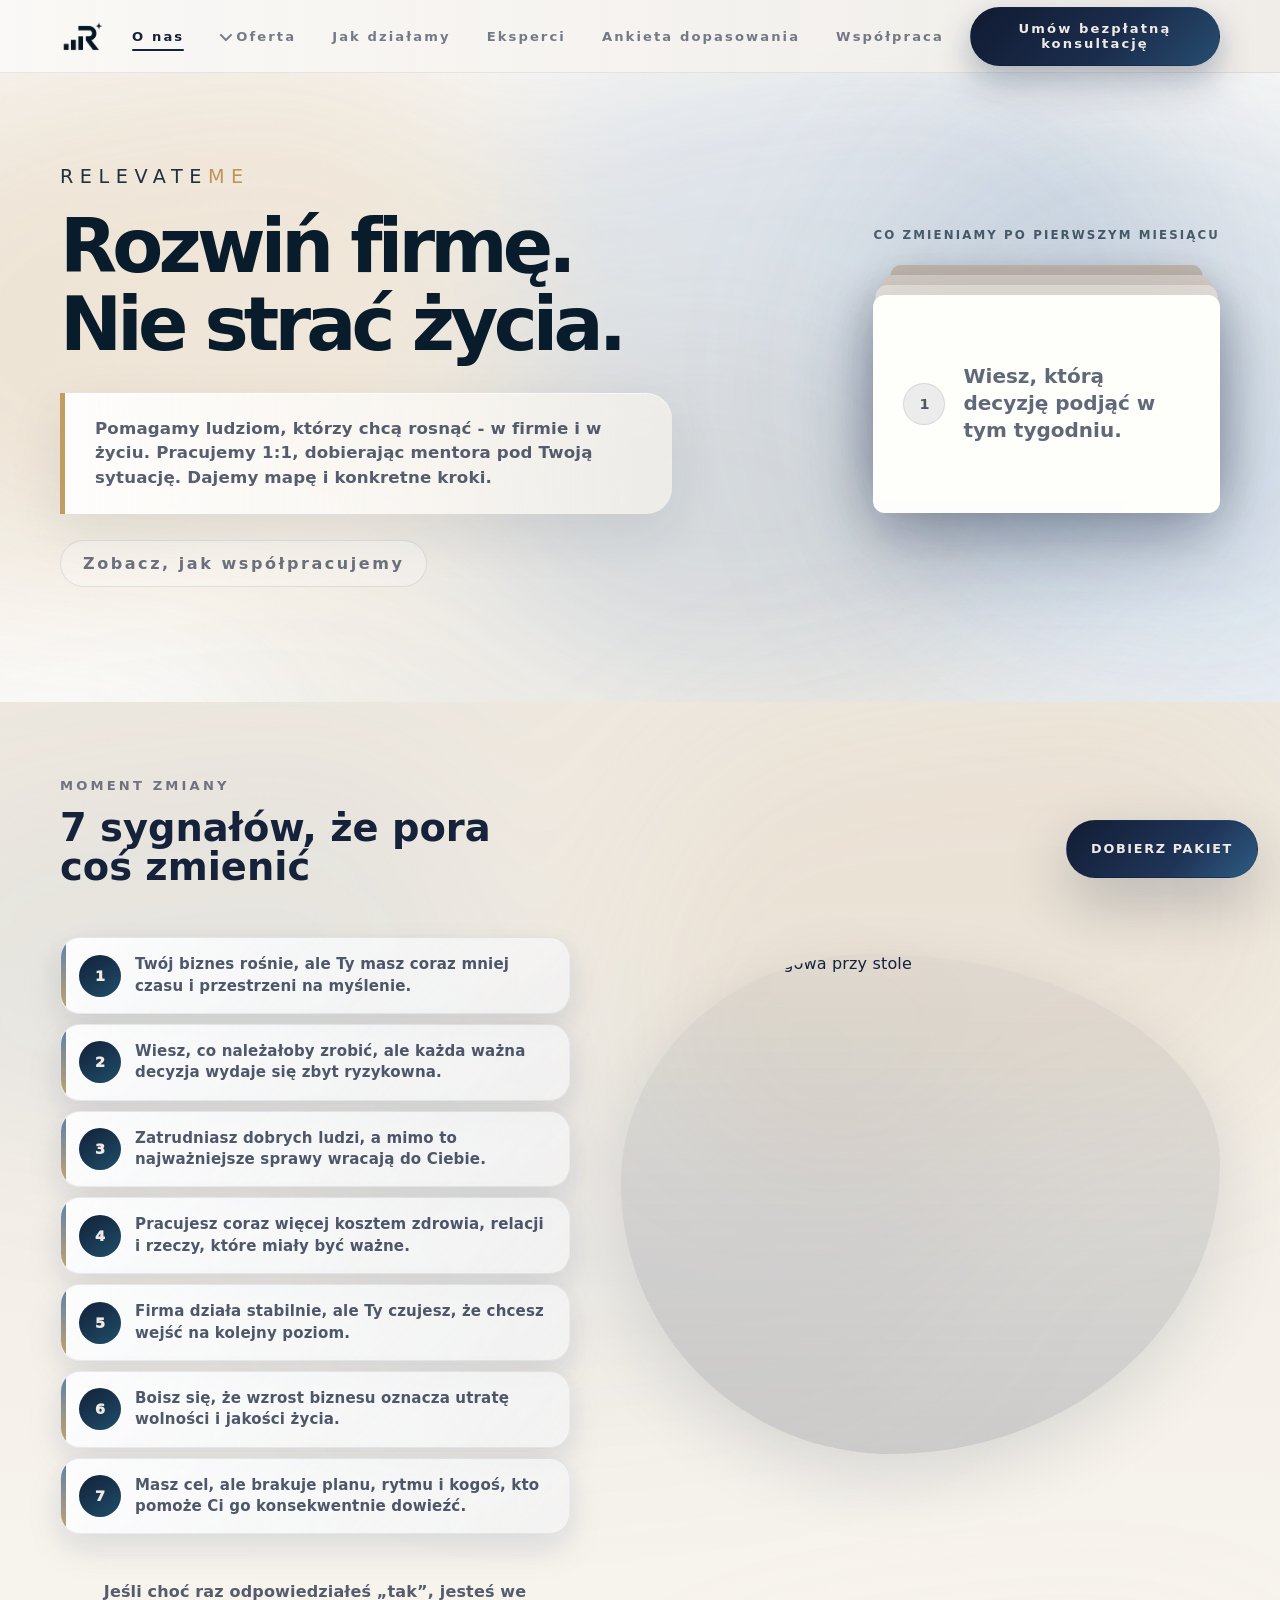
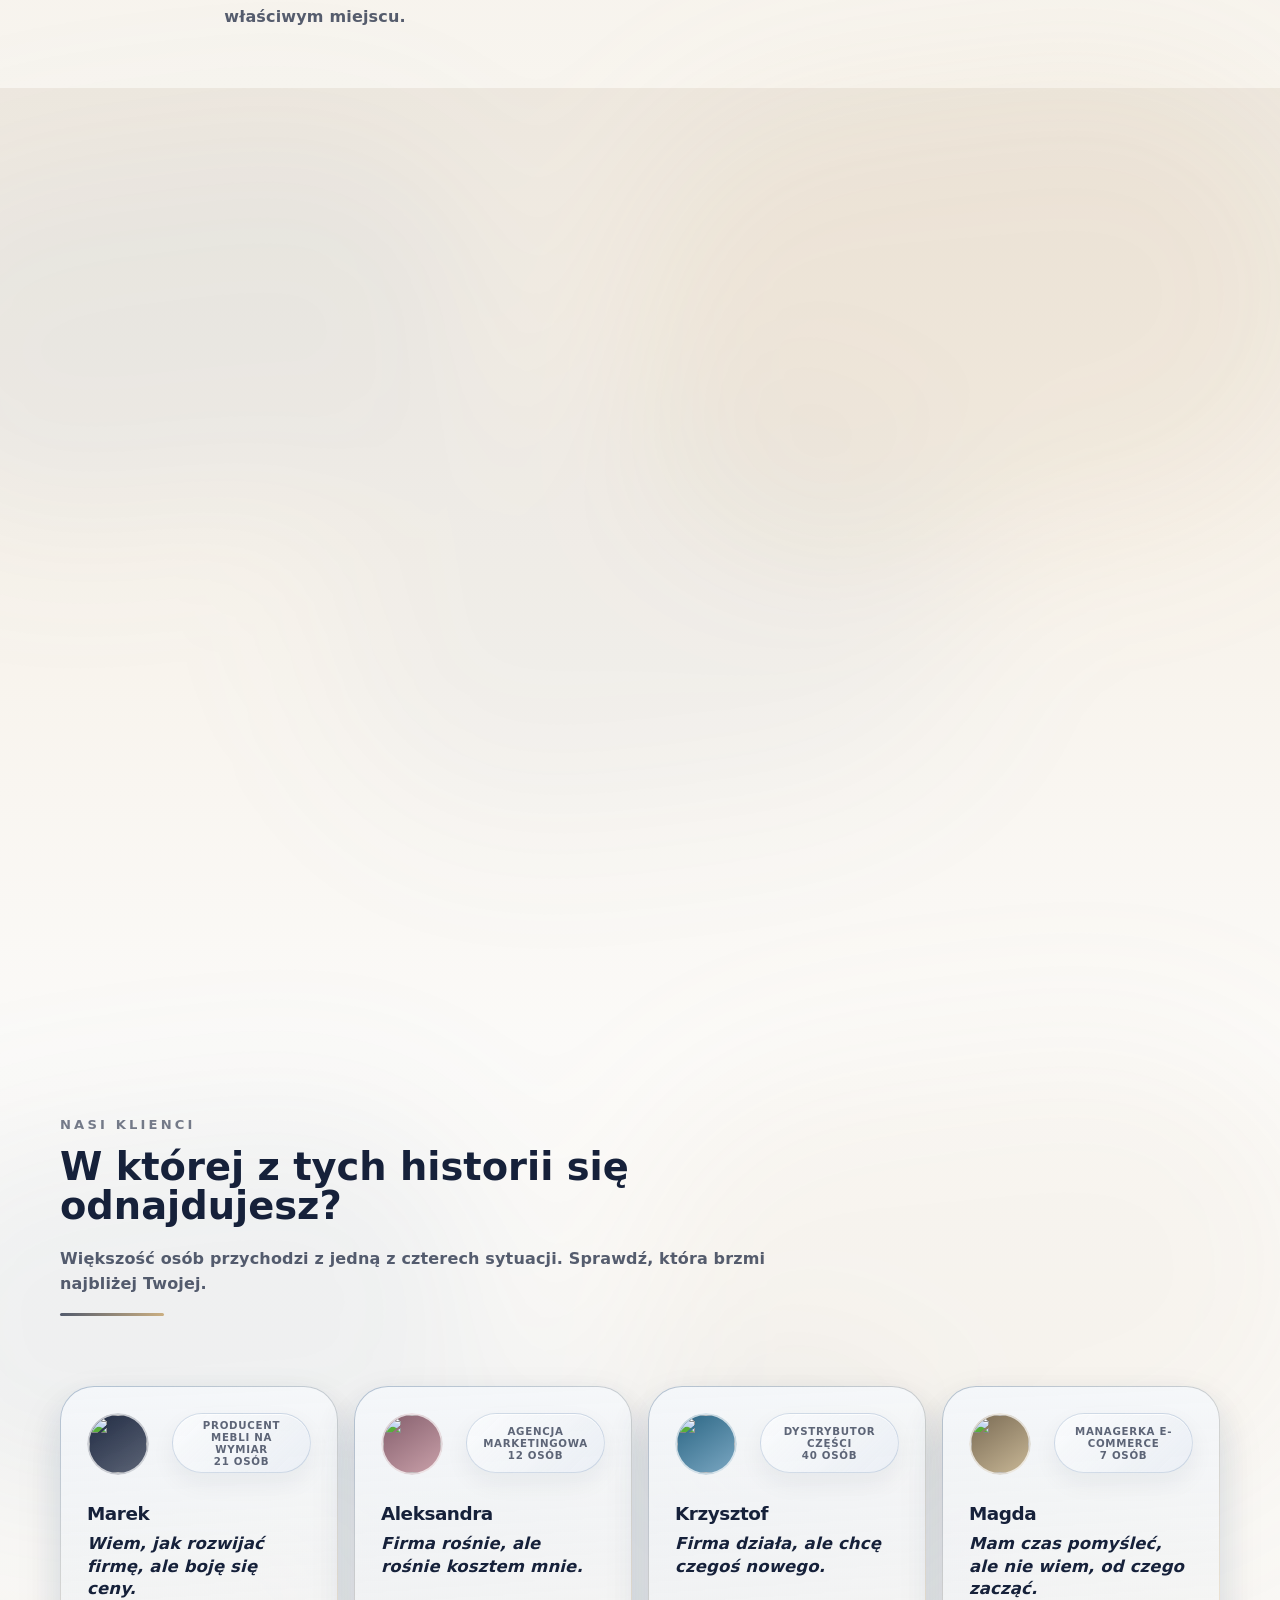
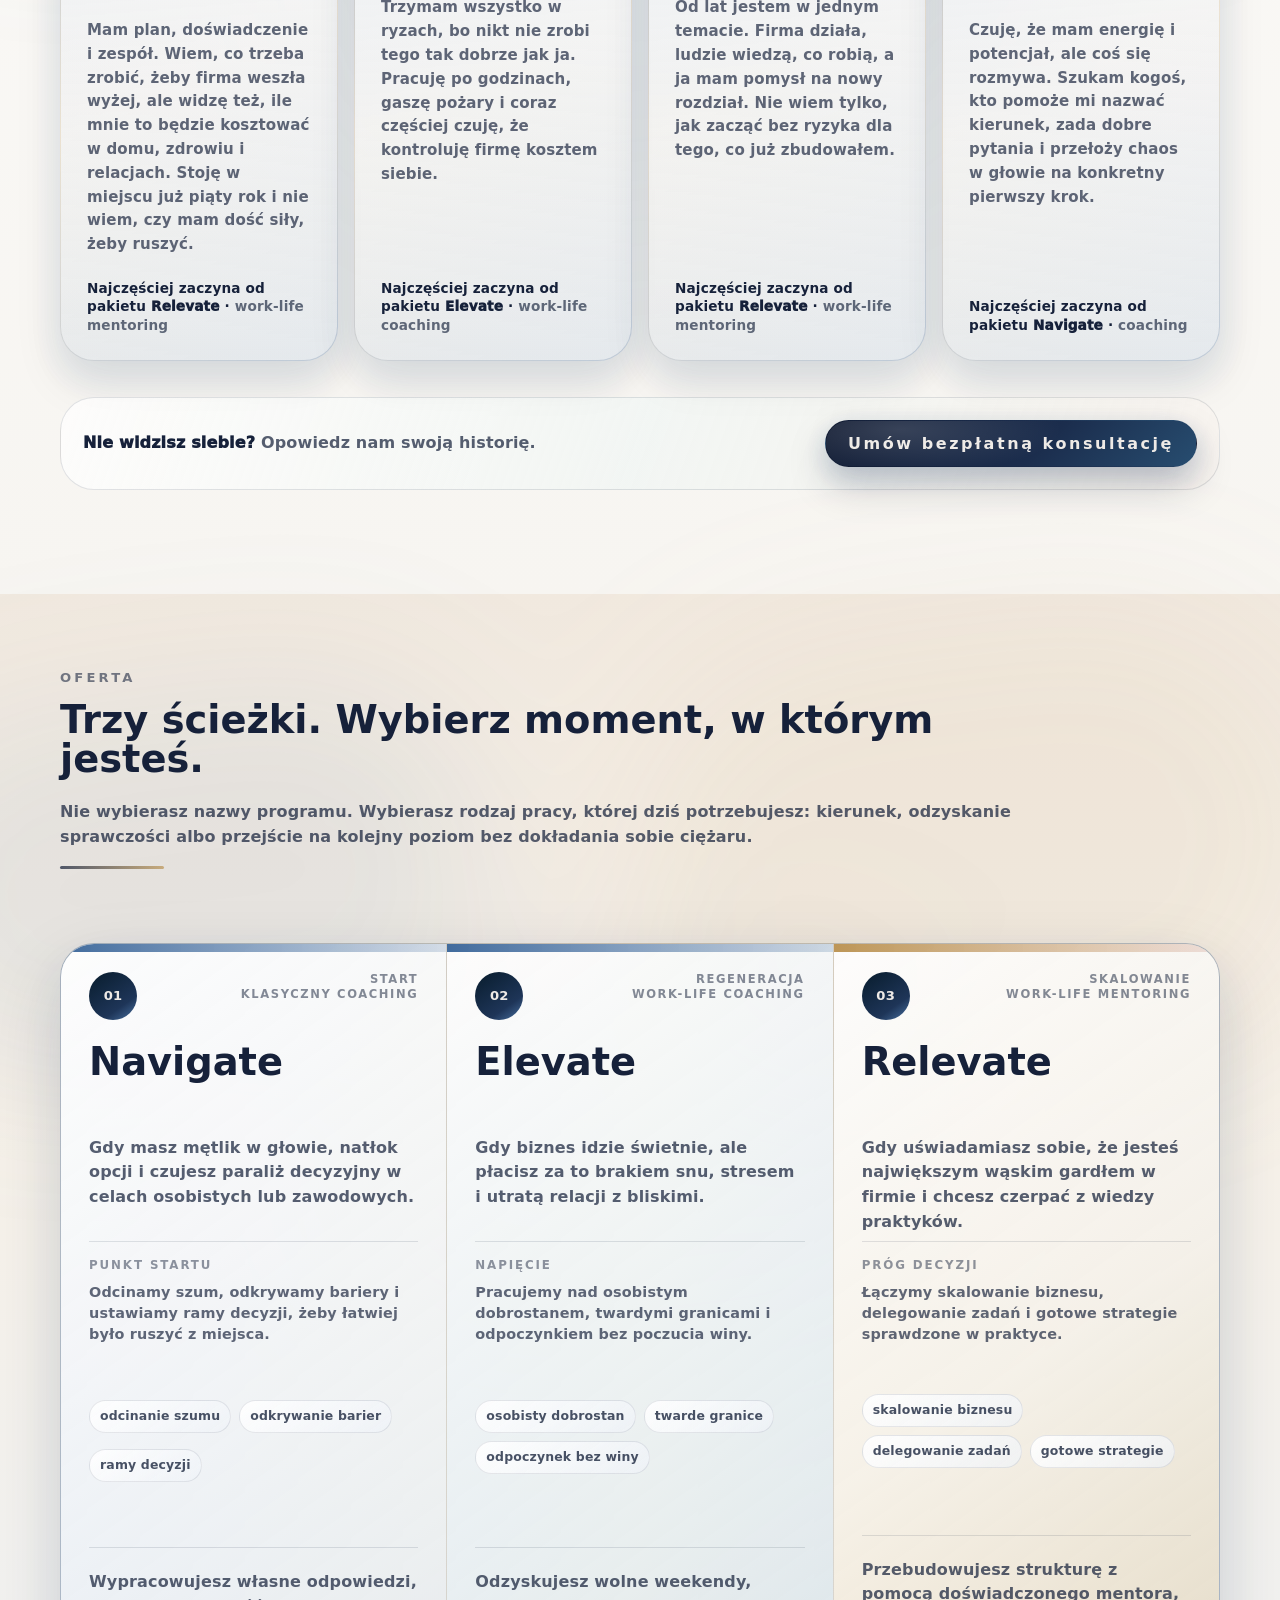
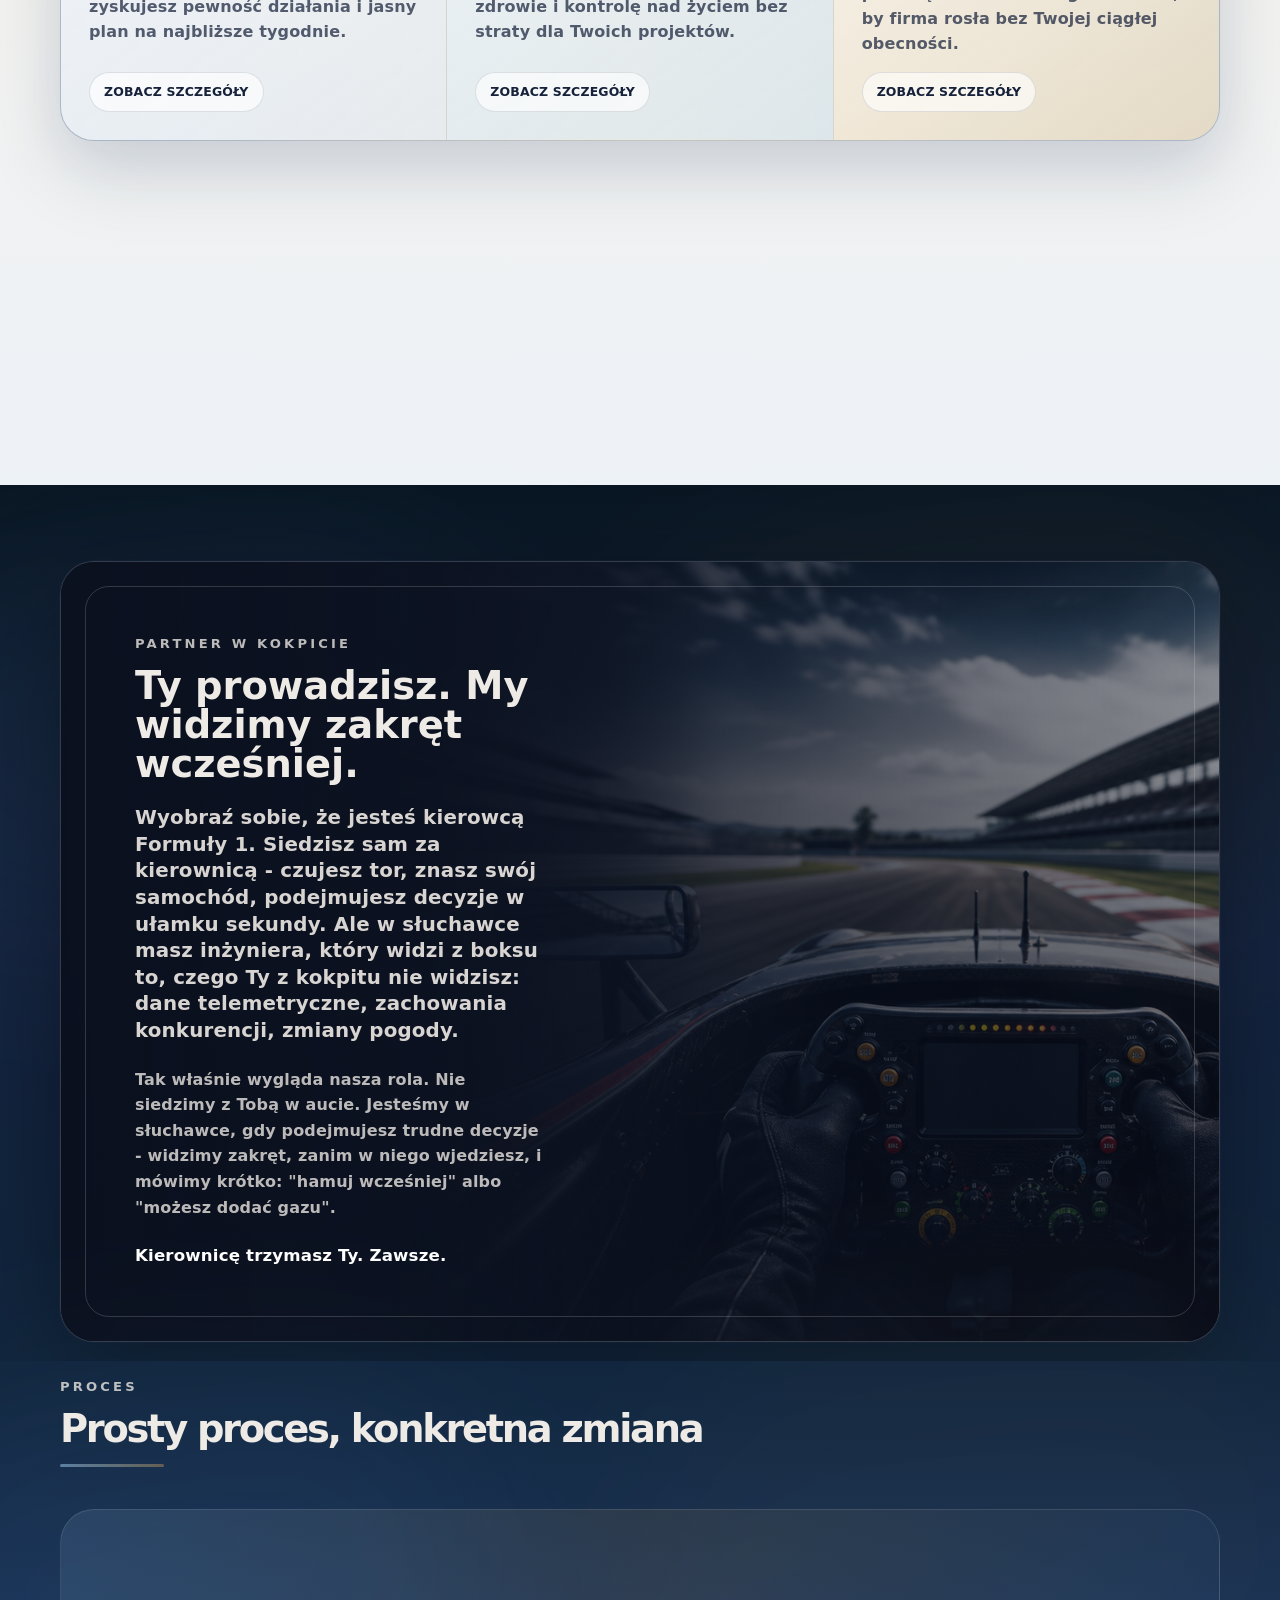
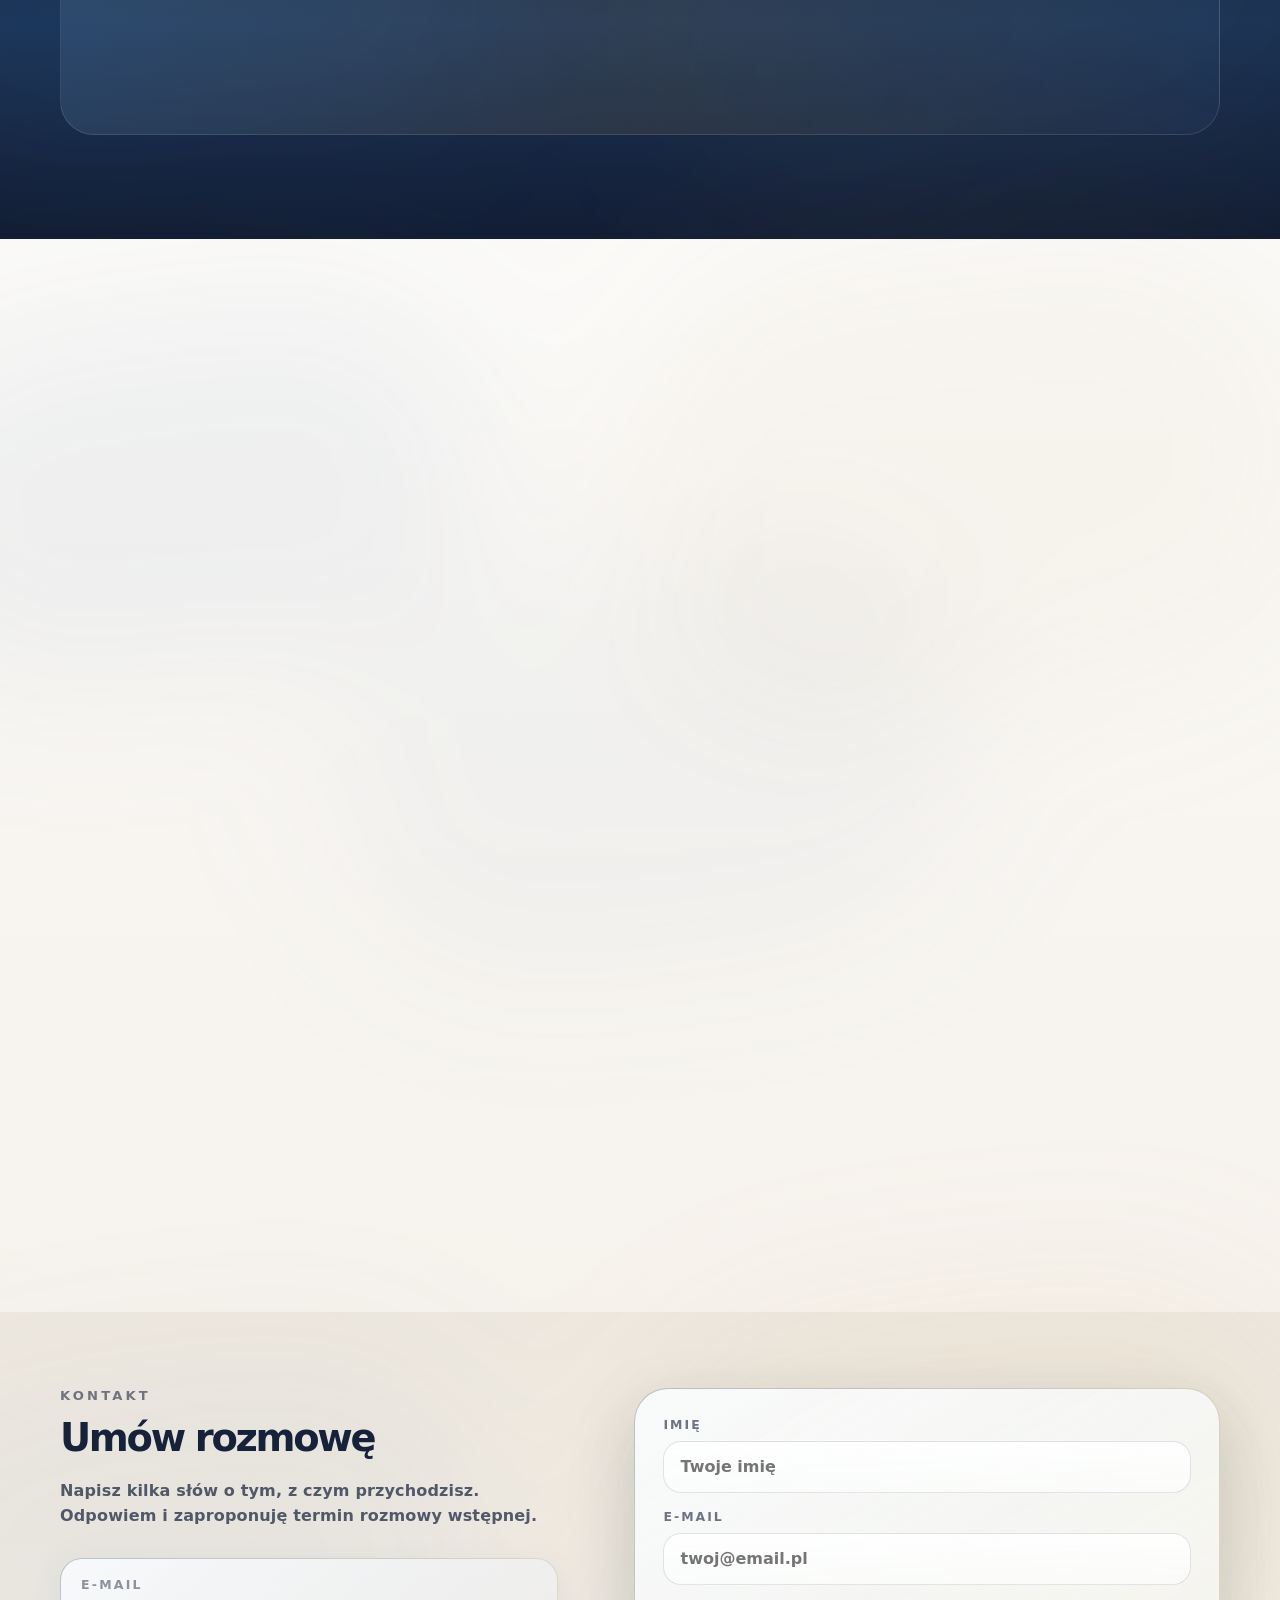
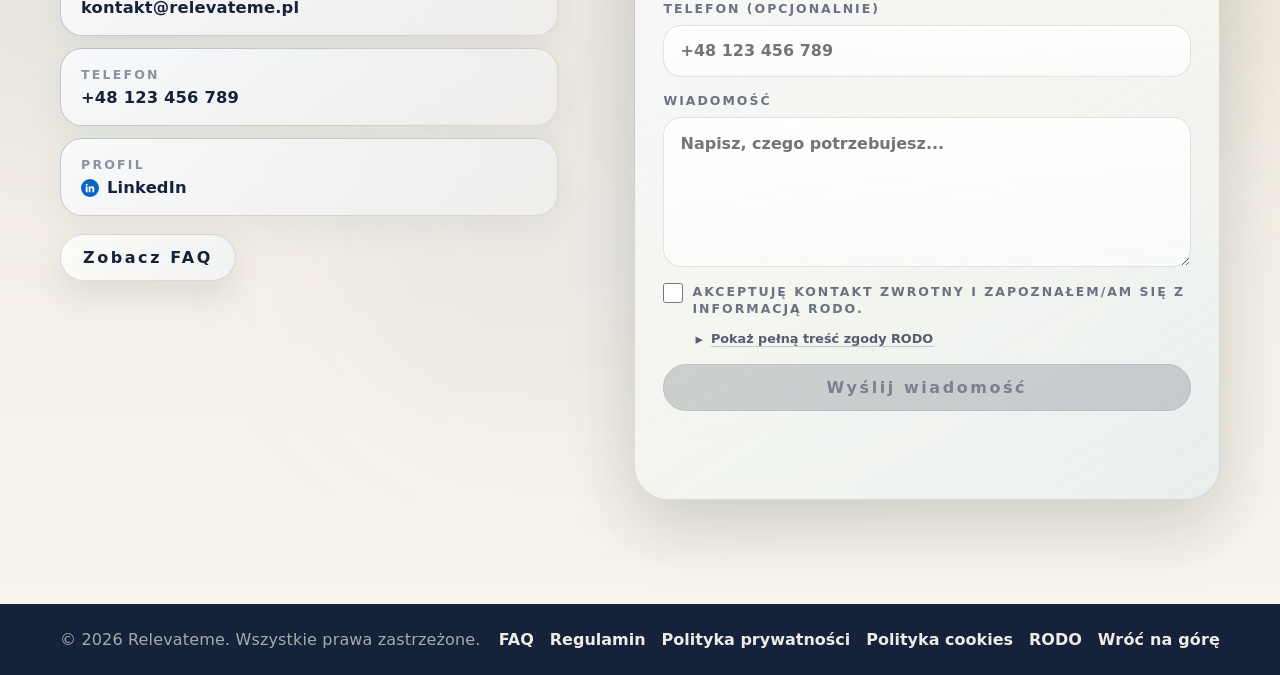
==== commit c9f19a6f: "Undo misplaced root release and apply latest changes under coaching" ====
--- a/index.html
+++ b/index.html
@@ -13,11 +13,16 @@
     content="Coaching i mentoring biznesowo-życiowy dla osób, które chcą rozwijać firmę bez tracenia życia. Praca 1:1, konkretna mapa i decyzje dopasowane do Twojej sytuacji."
   />
 
-  <link rel="preload" href="styles.css?v=formula-mobile-image-v1" as="style" />
-  <link rel="preload" href="pictures/f1-mobile-panorama.png" as="image" fetchpriority="high" />
-  <link rel="stylesheet" href="styles.css?v=formula-mobile-image-v1" />
-  <link rel="stylesheet" href="redesign.css?v=card-margins-v5" />
-  <link rel="stylesheet" href="analytics.css?v=posthog-v2" />
+  <link rel="preload" href="styles.css?v=animated-mobile-offer-v1" as="style" />
+  <link rel="stylesheet" href="styles.css?v=animated-mobile-offer-v1" />
+
+  <script>
+    window.GA_MEASUREMENT_IDS = {
+      "sziperd.github.io": "G-4B11GWL714",
+      "relevateme.pl": "G-EWMV19MZQ7",
+      "www.relevateme.pl": "G-EWMV19MZQ7"
+    };
+  </script>
 </head>
 
 <body>
@@ -34,12 +39,31 @@
       </a>
 
       <nav class="nav__links" aria-label="">
-        <a href="#home"></a>
-        <a href="#pakiety"></a>
-        <a href="#formula"></a>
-        <a href="#eksperci"></a>
-        <a href="#pakiety" data-open-quiz></a>
-        <a href="#wspolpraca" data-open-modal="cooperation"></a>
+        <a href="#home" data-nav-key="home"></a>
+        <div class="navDropdown" data-offer-dropdown>
+          <button class="navDropdown__trigger" type="button" aria-expanded="false" aria-haspopup="true" aria-controls="offerDropdownMenu" data-nav-key="offer" data-offer-dropdown-trigger></button>
+          <div class="navDropdown__menu" id="offerDropdownMenu">
+            <a href="pakiet-navigate.html">
+              <span>01</span>
+              <strong>Navigate</strong>
+              <small>klasyczny coaching</small>
+            </a>
+            <a href="pakiet-elevate.html">
+              <span>02</span>
+              <strong>Elevate</strong>
+              <small>work-life coaching</small>
+            </a>
+            <a href="pakiet-relevate.html">
+              <span>03</span>
+              <strong>Relevate</strong>
+              <small>work-life mentoring</small>
+            </a>
+          </div>
+        </div>
+        <a href="#formula" data-nav-key="formula"></a>
+        <a href="#eksperci" data-nav-key="experts"></a>
+        <a href="#pakiety" data-nav-key="quiz" data-open-quiz></a>
+        <a href="#wspolpraca" data-nav-key="cooperation" data-open-modal="cooperation"></a>
       </nav>
 
       <div class="nav__actions">
@@ -57,12 +81,19 @@
       <button class="drawer__backdrop" id="drawerBackdrop" type="button" aria-label=""></button>
 
       <div class="drawer__panel">
-        <a href="#home" class="drawer__link"></a>
-        <a href="#pakiety" class="drawer__link"></a>
-        <a href="#formula" class="drawer__link"></a>
-        <a href="#eksperci" class="drawer__link"></a>
-        <a href="#pakiety" class="drawer__link" data-open-quiz></a>
-        <a href="#wspolpraca" class="drawer__link" data-open-modal="cooperation"></a>
+        <a href="#home" class="drawer__link" data-nav-key="home"></a>
+        <div class="drawerOffer">
+          <button class="drawer__link drawerOffer__trigger" type="button" aria-expanded="false" aria-controls="drawerOfferList" data-nav-key="offer" data-drawer-offer-trigger></button>
+          <div class="drawerOffer__list" id="drawerOfferList" aria-hidden="true" inert><div class="drawerOffer__items">
+            <a href="pakiet-navigate.html">01 | Navigate</a>
+            <a href="pakiet-elevate.html">02 | Elevate</a>
+            <a href="pakiet-relevate.html">03 | Relevate</a>
+          </div></div>
+        </div>
+        <a href="#formula" class="drawer__link" data-nav-key="formula"></a>
+        <a href="#eksperci" class="drawer__link" data-nav-key="experts"></a>
+        <a href="#pakiety" class="drawer__link" data-nav-key="quiz" data-open-quiz></a>
+        <a href="#wspolpraca" class="drawer__link" data-nav-key="cooperation" data-open-modal="cooperation"></a>
         <a href="#kontakt" class="btn btn--primary btn--wide"></a>
       </div>
     </div>
@@ -344,10 +375,16 @@
 
           <input class="formHoneypot" type="text" name="website" tabindex="-1" autocomplete="off" aria-hidden="true" />
 
-          <label class="contactConsent">
-            <input type="checkbox" name="privacyConsent" required />
-            <span></span>
-          </label>
+          <div class="contactConsent">
+            <label class="contactConsent__label">
+              <input type="checkbox" name="privacyConsent" required />
+              <span class="contactConsent__text"></span>
+            </label>
+            <details class="consentDetails">
+              <summary><span class="consentDetails__summaryText"></span></summary>
+              <p></p>
+            </details>
+          </div>
 
           <button class="btn btn--primary btn--wide" type="submit" data-contact-submit data-magnetic disabled>
             <span class="btn__shine" aria-hidden="true"></span>
@@ -364,7 +401,10 @@
       <p>© <span id="year"></span></p>
       <div class="footer__links">
         <button type="button" data-open-modal="faq"></button>
+        <button type="button" data-open-modal="terms"></button>
         <button type="button" data-open-modal="privacy"></button>
+        <button type="button" data-open-modal="cookies"></button>
+        <button type="button" data-open-modal="rodo"></button>
         <a href="#home"></a>
       </div>
     </div>
@@ -398,15 +438,7 @@
     </section>
   </div>
 
-  <script src="referral-config.js?v=referrals-v1"></script>
-  <script src="referral.js?v=referrals-v1"></script>
-  <script src="analytics-config.js?v=cookieless-v1"></script>
-  <script src="analytics.js?v=cookieless-v1"></script>
-  <script src="content.js?v=formula-mobile-image-v1"></script>
-  <script src="package-content.js?v=julka-v3"></script>
-  <script src="redesign-content.js?v=cookieless-v1"></script>
-  <script src="lucide.min.js"></script>
-  <script src="redesign.js?v=cookieless-v1"></script>
-  <script src="script.js?v=mobile-polish-v2"></script>
+  <script src="content.js?v=offer-dropdown-v1"></script>
+  <script src="script.js?v=animated-mobile-offer-v1"></script>
 </body>
 </html>
--- a/styles.css
+++ b/styles.css
@@ -257,6 +257,158 @@
 .nav__links a.is-active::after {
   opacity: 1;
   transform: scaleX(1);
+}
+
+.navDropdown {
+  position: relative;
+}
+
+.navDropdown__trigger {
+  position: relative;
+  display: inline-flex;
+  align-items: center;
+  gap: 7px;
+  padding: 12px 2px;
+  border: 0;
+  cursor: pointer;
+  background: transparent;
+  color: rgba(22, 33, 58, 0.58);
+  font: inherit;
+  font-size: 0.82rem;
+  font-weight: 760;
+  letter-spacing: 0.16em;
+  white-space: nowrap;
+  transition: color 0.22s var(--ease);
+}
+
+.navDropdown__trigger::before {
+  content: "";
+  width: 7px;
+  height: 7px;
+  border-right: 2px solid currentColor;
+  border-bottom: 2px solid currentColor;
+  transform: rotate(45deg) translateY(-2px);
+  transition: transform 0.22s var(--ease);
+}
+
+.navDropdown__trigger::after {
+  content: "";
+  position: absolute;
+  right: 2px;
+  bottom: 5px;
+  left: 2px;
+  height: 2px;
+  border-radius: 999px;
+  opacity: 0;
+  transform: scaleX(0.5);
+  background: var(--navy);
+  transition:
+    opacity 0.22s var(--ease),
+    transform 0.22s var(--ease);
+}
+
+.navDropdown:hover .navDropdown__trigger,
+.navDropdown.is-open .navDropdown__trigger,
+.navDropdown__trigger.is-active,
+.navDropdown__trigger:focus-visible {
+  color: var(--navy);
+}
+
+.navDropdown:hover .navDropdown__trigger::after,
+.navDropdown.is-open .navDropdown__trigger::after,
+.navDropdown__trigger.is-active::after {
+  opacity: 1;
+  transform: scaleX(1);
+}
+
+.navDropdown.is-open .navDropdown__trigger::before {
+  transform: rotate(225deg) translate(-1px, -1px);
+}
+
+.navDropdown__menu {
+  position: absolute;
+  top: calc(100% + 12px);
+  left: 50%;
+  display: grid;
+  width: min(320px, 86vw);
+  padding: 10px;
+  border: 1px solid rgba(22, 33, 58, 0.1);
+  border-radius: 18px;
+  opacity: 0;
+  pointer-events: none;
+  background:
+    linear-gradient(145deg, rgba(255, 255, 255, 0.97), rgba(246, 242, 236, 0.94));
+  box-shadow: 0 24px 60px rgba(22, 33, 58, 0.14);
+  transform: translate(-50%, -6px);
+  transition:
+    opacity 0.22s var(--ease),
+    transform 0.22s var(--ease);
+}
+
+.navDropdown__menu::before {
+  content: "";
+  position: absolute;
+  top: -13px;
+  left: 0;
+  width: 100%;
+  height: 13px;
+}
+
+.navDropdown:hover .navDropdown__menu,
+.navDropdown:focus-within .navDropdown__menu,
+.navDropdown.is-open .navDropdown__menu {
+  opacity: 1;
+  pointer-events: auto;
+  transform: translate(-50%, 0);
+}
+
+.navDropdown__menu a {
+  display: grid;
+  grid-template-columns: auto 1fr;
+  gap: 3px 12px;
+  padding: 13px 14px;
+  border-radius: 12px;
+  color: var(--navy);
+  letter-spacing: 0;
+  text-align: left;
+  transition:
+    background 0.2s var(--ease),
+    transform 0.2s var(--ease);
+}
+
+.navDropdown__menu a::after {
+  display: none;
+}
+
+.navDropdown__menu a:hover {
+  background: rgba(65, 107, 157, 0.08);
+  transform: translateX(2px);
+}
+
+.navDropdown__menu span {
+  grid-row: span 2;
+  display: grid;
+  width: 34px;
+  height: 34px;
+  place-items: center;
+  border-radius: 50%;
+  background: var(--navy);
+  color: var(--sand);
+  font-size: 0.72rem;
+  font-weight: 900;
+}
+
+.navDropdown__menu strong {
+  font-size: 0.94rem;
+  line-height: 1.05;
+}
+
+.navDropdown__menu small {
+  color: rgba(22, 33, 58, 0.58);
+  font-size: 0.72rem;
+  font-weight: 800;
+  line-height: 1.2;
+  text-transform: uppercase;
 }
 
 .nav__actions {
@@ -526,6 +678,87 @@
 
 .drawer__link:hover {
   background: rgba(22, 33, 58, 0.06);
+  color: var(--navy);
+}
+
+.drawerOffer {
+  display: grid;
+}
+
+.drawerOffer__trigger {
+  display: flex;
+  align-items: center;
+  justify-content: center;
+  gap: 7px;
+  width: 100%;
+  border: 0;
+  background: transparent;
+  font-family: inherit;
+  font-size: inherit;
+  cursor: pointer;
+}
+
+.drawerOffer__trigger::before {
+  content: "";
+  width: 7px;
+  height: 7px;
+  border-right: 2px solid currentColor;
+  border-bottom: 2px solid currentColor;
+  transform: rotate(45deg) translateY(-2px);
+  transition: transform 0.22s var(--ease);
+}
+
+.drawerOffer__trigger[aria-expanded="true"]::before {
+  transform: rotate(225deg) translate(-1px, -1px);
+}
+
+.drawerOffer__list {
+  display: grid;
+  grid-template-rows: 0fr;
+  padding: 0 10px;
+  opacity: 0;
+  transition: grid-template-rows 0.3s var(--ease), opacity 0.3s var(--ease);
+}
+
+.drawerOffer__list.is-open {
+  grid-template-rows: 1fr;
+  opacity: 1;
+}
+
+.drawerOffer__items {
+  display: grid;
+  min-height: 0;
+  overflow: hidden;
+  gap: 6px;
+}
+
+.drawerOffer__items a:last-child {
+  margin-bottom: 10px;
+}
+
+@media (prefers-reduced-motion: reduce) {
+  .drawerOffer__list,
+  .drawerOffer__trigger::before {
+    transition: none;
+  }
+}
+
+.drawerOffer__list a {
+  display: block;
+  padding: 11px 14px;
+  border: 1px solid rgba(22, 33, 58, 0.08);
+  border-radius: 14px;
+  background: rgba(255, 255, 255, 0.52);
+  color: rgba(22, 33, 58, 0.68);
+  font-size: 0.78rem;
+  font-weight: 850;
+  letter-spacing: 0.08em;
+  text-align: center;
+  text-transform: uppercase;
+}
+
+.drawerOffer__list a:hover {
+  background: rgba(65, 107, 157, 0.08);
   color: var(--navy);
 }
 
@@ -1557,10 +1790,10 @@
   position: relative;
   display: flex;
   overflow: hidden;
-  min-height: 430px;
+  min-height: 330px;
   flex-direction: column;
-  gap: 16px;
-  padding: 30px;
+  gap: 12px;
+  padding: 26px;
   border: 1px solid transparent;
   border-radius: var(--radius2);
   background:
@@ -1592,7 +1825,7 @@
   height: 48px;
   align-items: center;
   justify-content: center;
-  margin-bottom: 8px;
+  margin-bottom: 0;
   border-radius: 50%;
   background:
     linear-gradient(145deg, #132039 0%, #234869 68%, rgba(65, 107, 157, 0.92) 100%);
@@ -1612,6 +1845,12 @@
   line-height: 1.28;
   white-space: nowrap;
   text-transform: uppercase;
+}
+
+.offerCard__eyebrow[hidden],
+.offerCard__tags[hidden],
+.offerCard__result[hidden] {
+  display: none !important;
 }
 
 .offerCard h3 {
@@ -2066,6 +2305,31 @@
   font-size: 0.9rem;
   font-weight: 760;
   line-height: 1.42;
+}
+
+.packagePath__link {
+  align-self: end;
+  justify-self: start;
+  display: inline-flex;
+  align-items: center;
+  min-height: 40px;
+  padding: 10px 14px;
+  border: 1px solid rgba(22, 33, 58, 0.12);
+  border-radius: 999px;
+  background: rgba(255, 255, 255, 0.62);
+  color: var(--navy);
+  font-size: 0.78rem;
+  font-weight: 900;
+  line-height: 1;
+  text-transform: uppercase;
+  transition:
+    background 0.2s var(--ease),
+    transform 0.2s var(--ease);
+}
+
+.packagePath__link:hover {
+  background: rgba(22, 33, 58, 0.08);
+  transform: translateY(-1px);
 }
 
 .packagesCta {
@@ -2796,7 +3060,7 @@
   gap: 24px;
   overflow-x: auto;
   overflow-y: hidden;
-  padding: 4px 0 58px;
+  padding: 4px 0 44px;
   scroll-behavior: smooth;
   scroll-snap-type: x mandatory;
   scrollbar-width: none;
@@ -2874,7 +3138,7 @@
   border-radius: var(--radius2);
   background:
     linear-gradient(145deg, #111b32, #19314f);
-  box-shadow: 0 24px 72px rgba(22, 33, 58, 0.08), 0 18px 54px rgba(65, 107, 157, 0.06);
+  box-shadow: none;
   color: var(--sand);
 }
 
@@ -3021,9 +3285,7 @@
   border-radius: var(--radius2);
   background:
     linear-gradient(90deg, rgba(65, 107, 157, 0.32), rgba(189, 150, 87, 0.24), rgba(65, 107, 157, 0.24)) border-box;
-  box-shadow:
-    0 34px 110px rgba(22, 33, 58, 0.055),
-    0 28px 96px rgba(189, 150, 87, 0.045);
+  box-shadow: none;
 }
 
 .expertStats article {
@@ -3181,10 +3443,8 @@
 }
 
 .contactForm .contactConsent {
-  display: flex !important;
-  grid-template-columns: none;
+  display: grid;
   gap: 12px;
-  align-items: center;
   color: rgba(22, 33, 58, 0.68);
   font-size: 0.88rem;
   font-weight: 700;
@@ -3193,9 +3453,72 @@
   text-transform: none;
 }
 
-.contactConsent span {
+.contactConsent__label,
+.modalConsent__label {
+  display: flex !important;
+  grid-template-columns: none;
+  gap: 12px;
+  align-items: flex-start;
+  color: inherit;
+  font: inherit;
+  letter-spacing: 0;
+  line-height: inherit;
+  text-transform: none;
+}
+
+.contactConsent__text,
+.modalConsent__label span {
   display: block;
   min-width: 0;
+}
+
+.consentDetails {
+  display: block;
+  padding-left: 32px;
+  color: rgba(22, 33, 58, 0.6);
+  font-size: 0.8rem;
+  font-weight: 640;
+  letter-spacing: 0;
+  line-height: 1.5;
+  text-transform: none;
+}
+
+.consentDetails summary {
+  display: flex;
+  align-items: center;
+  gap: 8px;
+  width: fit-content;
+  cursor: pointer;
+  color: rgba(22, 33, 58, 0.72);
+  font-weight: 820;
+  list-style: none;
+  text-decoration: none;
+}
+
+.consentDetails summary::-webkit-details-marker {
+  display: none;
+}
+
+.consentDetails summary::before {
+  content: "▸";
+  flex: 0 0 auto;
+  color: currentColor;
+  font-size: 1.15em;
+  line-height: 0.9;
+}
+
+.consentDetails[open] summary::before {
+  content: "▾";
+}
+
+.consentDetails__summaryText {
+  text-decoration: underline;
+  text-decoration-color: rgba(22, 33, 58, 0.22);
+  text-underline-offset: 3px;
+}
+
+.consentDetails p {
+  margin: 10px 0 0;
 }
 
 .contactForm input,
@@ -3359,6 +3682,7 @@
   font-size: clamp(1rem, 1.35vw, 1.16rem);
   font-weight: 650;
   line-height: 1.55;
+  white-space: pre-line;
 }
 
 .siteModal__note {
@@ -3440,10 +3764,8 @@
 }
 
 .modalConsent {
-  display: flex !important;
-  grid-template-columns: none;
+  display: grid;
   gap: 12px;
-  align-items: center;
   color: var(--muted);
   font-size: 0.92rem;
   font-weight: 700;
@@ -3455,15 +3777,19 @@
 .modalConsent input {
   flex: 0 0 20px;
   width: 20px;
+  min-width: 20px;
+  max-width: 20px;
   min-height: 20px;
   height: 20px;
   margin: 0;
   padding: 0;
+  border-radius: 4px;
   accent-color: var(--navy);
+  appearance: auto;
+  -webkit-appearance: checkbox;
 }
 
 .modalConsent span {
-  display: block;
   color: var(--muted);
   letter-spacing: 0;
   text-transform: none;
@@ -3494,6 +3820,29 @@
   color: var(--muted);
   font-weight: 560;
   line-height: 1.55;
+  white-space: pre-line;
+}
+
+.legalInlineLink {
+  display: inline;
+  padding: 0;
+  border: 0;
+  cursor: pointer;
+  background: transparent;
+  color: var(--inkBlue);
+  font: inherit;
+  font-weight: 780;
+  letter-spacing: inherit;
+  text-align: inherit;
+  text-decoration: underline;
+  text-decoration-color: rgba(65, 107, 157, 0.36);
+  text-underline-offset: 3px;
+}
+
+.legalInlineLink:hover,
+.legalInlineLink:focus-visible {
+  color: var(--navy);
+  text-decoration-color: currentColor;
 }
 
 .modalCta {
@@ -3523,6 +3872,273 @@
 }
 
 /* =========================================================
+   PACKAGE LANDING PAGES
+   ========================================================= */
+
+.packageLanding {
+  overflow: hidden;
+  background:
+    linear-gradient(180deg, rgba(251, 250, 248, 0.92), rgba(251, 250, 248, 0) 460px),
+    linear-gradient(145deg, #f4eee7 0%, #fbfaf8 42%, #eef3f8 100%);
+}
+
+.packageHero {
+  padding: calc(var(--navH) + 72px) 0 84px;
+}
+
+.packageHero__grid {
+  display: grid;
+  grid-template-columns: minmax(0, 0.95fr) minmax(360px, 0.78fr);
+  gap: clamp(36px, 6vw, 86px);
+  align-items: center;
+}
+
+.packageHero__copy {
+  display: grid;
+  gap: 24px;
+}
+
+.packageHero__copy h1 {
+  max-width: 760px;
+  margin: 0;
+  font-size: clamp(3rem, 7.4vw, 7rem);
+  line-height: 0.9;
+  letter-spacing: 0;
+}
+
+.packageHero__copy h1 span {
+  display: block;
+  color: rgba(22, 33, 58, 0.46);
+  font-size: clamp(1.2rem, 2.3vw, 2.1rem);
+  line-height: 1.05;
+}
+
+.packageHero__lead {
+  max-width: 680px;
+  margin: 0;
+  color: rgba(22, 33, 58, 0.72);
+  font-size: clamp(1.02rem, 1.6vw, 1.24rem);
+  font-weight: 720;
+  line-height: 1.58;
+}
+
+.packageHero__actions {
+  display: flex;
+  flex-wrap: wrap;
+  gap: 12px;
+}
+
+.packageHero__media {
+  position: relative;
+  min-height: 520px;
+  overflow: hidden;
+  border: 1px solid rgba(22, 33, 58, 0.1);
+  border-radius: var(--radius2);
+  background: var(--navy);
+  box-shadow: 0 32px 86px rgba(22, 33, 58, 0.18);
+}
+
+.packageHero__media img {
+  width: 100%;
+  height: 100%;
+  min-height: 520px;
+  object-fit: cover;
+  opacity: 0.82;
+}
+
+.packageHero__mediaCard {
+  position: absolute;
+  right: 22px;
+  bottom: 22px;
+  left: 22px;
+  display: grid;
+  gap: 10px;
+  padding: 22px;
+  border: 1px solid rgba(255, 255, 255, 0.2);
+  border-radius: 18px;
+  background: rgba(251, 250, 248, 0.9);
+  backdrop-filter: blur(16px);
+  -webkit-backdrop-filter: blur(16px);
+}
+
+.packageHero__mediaCard span,
+.packageDetail__eyebrow {
+  color: rgba(22, 33, 58, 0.52);
+  font-size: 0.74rem;
+  font-weight: 900;
+  letter-spacing: 0.16em;
+  text-transform: uppercase;
+}
+
+.packageHero__mediaCard strong {
+  color: var(--navy);
+  font-size: clamp(1.3rem, 2.2vw, 2rem);
+  line-height: 1.05;
+}
+
+.packageSection {
+  padding: 84px 0;
+}
+
+.packageSection--light {
+  background: rgba(255, 255, 255, 0.48);
+}
+
+.packageDetail {
+  display: grid;
+  gap: 24px;
+}
+
+.packageDetail__head {
+  display: grid;
+  max-width: 900px;
+  gap: 12px;
+}
+
+.packageDetail__head h2 {
+  margin: 0;
+  font-size: clamp(2.1rem, 4vw, 4rem);
+  line-height: 0.98;
+  letter-spacing: 0;
+}
+
+.packageDetail__head p {
+  max-width: 760px;
+  margin: 0;
+  color: rgba(22, 33, 58, 0.68);
+  font-weight: 720;
+  line-height: 1.58;
+}
+
+.packageFeatureGrid,
+.packageProcessGrid,
+.packageOutcomeGrid {
+  display: grid;
+  grid-template-columns: repeat(3, minmax(0, 1fr));
+  gap: 1px;
+  overflow: hidden;
+  border: 1px solid rgba(22, 33, 58, 0.1);
+  border-radius: var(--radius2);
+  background: rgba(22, 33, 58, 0.1);
+}
+
+.packageFeature,
+.packageProcess,
+.packageOutcome {
+  display: grid;
+  align-content: start;
+  gap: 14px;
+  min-height: 220px;
+  padding: 28px;
+  background:
+    linear-gradient(145deg, rgba(255, 255, 255, 0.94), rgba(241, 244, 247, 0.82));
+}
+
+.packageFeature span,
+.packageProcess span,
+.packageOutcome span {
+  display: grid;
+  width: 44px;
+  height: 44px;
+  place-items: center;
+  border-radius: 50%;
+  background: var(--navy);
+  color: var(--sand);
+  font-size: 0.8rem;
+  font-weight: 900;
+}
+
+.packageFeature h3,
+.packageProcess h3,
+.packageOutcome h3 {
+  margin: 0;
+  font-size: clamp(1.2rem, 1.8vw, 1.55rem);
+  letter-spacing: 0;
+}
+
+.packageFeature p,
+.packageProcess p,
+.packageOutcome p {
+  margin: 0;
+  color: rgba(22, 33, 58, 0.66);
+  font-weight: 690;
+  line-height: 1.5;
+}
+
+.packageBand {
+  display: grid;
+  grid-template-columns: minmax(0, 0.82fr) minmax(0, 1fr);
+  gap: clamp(28px, 5vw, 76px);
+  align-items: center;
+  padding: 42px;
+  border-radius: var(--radius2);
+  background:
+    linear-gradient(135deg, rgba(17, 27, 50, 0.96), rgba(39, 77, 112, 0.92));
+  color: var(--sand);
+}
+
+.packageBand h2 {
+  margin: 0;
+  color: var(--sand);
+  font-size: clamp(2rem, 4vw, 4rem);
+  line-height: 0.98;
+}
+
+.packageBand p {
+  margin: 0;
+  color: rgba(251, 250, 248, 0.76);
+  font-weight: 720;
+  line-height: 1.58;
+}
+
+.packageBand__copy {
+  display: grid;
+  gap: 18px;
+}
+
+.packageBand__list {
+  display: grid;
+  gap: 10px;
+  margin: 0;
+  padding: 0;
+  list-style: none;
+}
+
+.packageBand__list li {
+  padding: 14px 16px;
+  border: 1px solid rgba(255, 255, 255, 0.12);
+  border-radius: 14px;
+  background: rgba(255, 255, 255, 0.06);
+  color: rgba(251, 250, 248, 0.82);
+  font-weight: 750;
+}
+
+.packageFinalCta {
+  display: grid;
+  grid-template-columns: minmax(0, 1fr) auto;
+  gap: 24px;
+  align-items: center;
+  padding: 34px;
+  border: 1px solid rgba(22, 33, 58, 0.1);
+  border-radius: var(--radius2);
+  background:
+    linear-gradient(120deg, rgba(255, 255, 255, 0.9), rgba(250, 242, 230, 0.74));
+}
+
+.packageFinalCta h2 {
+  margin: 0 0 8px;
+  font-size: clamp(1.8rem, 3vw, 3rem);
+  letter-spacing: 0;
+}
+
+.packageFinalCta p {
+  margin: 0;
+  color: rgba(22, 33, 58, 0.68);
+  font-weight: 720;
+  line-height: 1.5;
+}
+
+/* =========================================================
    FOOTER
    ========================================================= */
 
@@ -3620,6 +4236,37 @@
     align-items: stretch;
   }
 
+  .packageHero__grid,
+  .packageBand,
+  .packageFinalCta {
+    grid-template-columns: 1fr;
+  }
+
+  .packageHero {
+    padding-bottom: 56px;
+  }
+
+  .packageHero__media,
+  .packageHero__media img {
+    min-height: 420px;
+  }
+
+  .packageFeatureGrid,
+  .packageProcessGrid,
+  .packageOutcomeGrid {
+    grid-template-columns: 1fr;
+  }
+
+  .packageFeature,
+  .packageProcess,
+  .packageOutcome {
+    min-height: 0;
+  }
+
+  .packageFinalCta .btn {
+    width: 100%;
+  }
+
   .hero__inner {
     min-height: auto;
     gap: 56px;
@@ -3704,7 +4351,7 @@
 
   .expertsTrack {
     gap: 14px;
-    padding-bottom: 56px;
+    padding-bottom: 34px;
   }
 
   .expertsDots {
@@ -3769,9 +4416,7 @@
   .expertStats {
     grid-template-columns: repeat(2, minmax(0, 1fr));
     margin-top: 18px;
-    box-shadow:
-      0 28px 86px rgba(22, 33, 58, 0.05),
-      0 22px 70px rgba(189, 150, 87, 0.04);
+    box-shadow: none;
   }
 
   .expertStats article {
@@ -3802,6 +4447,12 @@
 
   .section {
     padding: 58px 0 76px;
+  }
+
+  .offerCard {
+    min-height: auto;
+    gap: 10px;
+    padding: 24px;
   }
 
   .hero__inner {
@@ -4427,9 +5078,6 @@
     -webkit-overflow-scrolling: touch;
     isolation: isolate;
     background: #07101f;
-    transform: translate3d(0, 0, 0);
-    backface-visibility: hidden;
-    -webkit-backface-visibility: hidden;
   }
 
   .formulaMobile__track::before {
@@ -4480,16 +5128,11 @@
     z-index: 0;
     display: block;
     width: calc(100% * var(--formula-slide-count, 3));
-    height: 100%;
     min-width: 100%;
     pointer-events: none;
-    object-fit: cover;
-    object-position: center;
+    background: url("pictures/f1-mobile-panorama.png") center / cover no-repeat;
     filter: saturate(0.88) contrast(1.08) brightness(0.9);
-    transform: translate3d(0, 0, 0);
-    backface-visibility: hidden;
-    -webkit-backface-visibility: hidden;
-    will-change: transform;
+    transform: translateZ(0);
   }
 
   .formulaMobile__track::-webkit-scrollbar {
@@ -4640,7 +5283,7 @@
 
   .expertsTrack {
     gap: 14px;
-    padding-bottom: 56px;
+    padding-bottom: 34px;
   }
 
   .expertsDots {
@@ -4715,9 +5358,7 @@
   .expertStats {
     grid-template-columns: repeat(2, minmax(0, 1fr));
     margin-top: 18px;
-    box-shadow:
-      0 28px 86px rgba(22, 33, 58, 0.05),
-      0 22px 70px rgba(189, 150, 87, 0.04);
+    box-shadow: none;
   }
 
   .expertStats article {
@@ -4805,6 +5446,48 @@
 }
 
 @media (max-width: 680px) {
+  .packageHero {
+    padding-top: calc(var(--navH) + 38px);
+  }
+
+  .packageHero__copy,
+  .packageDetail {
+    gap: 18px;
+  }
+
+  .packageHero__actions {
+    display: grid;
+  }
+
+  .packageHero__actions .btn,
+  .packageFinalCta .btn {
+    width: 100%;
+  }
+
+  .packageHero__media,
+  .packageHero__media img {
+    min-height: 340px;
+  }
+
+  .packageHero__mediaCard {
+    right: 14px;
+    bottom: 14px;
+    left: 14px;
+    padding: 18px;
+  }
+
+  .packageSection {
+    padding: 54px 0;
+  }
+
+  .packageFeature,
+  .packageProcess,
+  .packageOutcome,
+  .packageBand,
+  .packageFinalCta {
+    padding: 22px;
+  }
+
   .quizWidget .quizFab,
   .quizWidget .quizFab:hover,
   .quizWidget .quizFab:active,
@@ -4845,3 +5528,958 @@
     white-space: normal;
   }
 }
+
+/* =========================================================
+   PROGRAM LANDING PAGES — EDITORIAL SYSTEM
+   ========================================================= */
+
+body[data-page="landing"] {
+  --program-accent: #3f777a;
+  --program-accent-deep: #28575c;
+  --program-soft: #dfeae7;
+  --program-highlight: #d8ad5e;
+  background: #f7f5f1;
+}
+
+body[data-package="elevate"] {
+  --program-accent: #bd625b;
+  --program-accent-deep: #8d403d;
+  --program-soft: #f0ddd8;
+  --program-highlight: #6f91a4;
+}
+
+body[data-package="relevate"] {
+  --program-accent: #a87936;
+  --program-accent-deep: #775222;
+  --program-soft: #eee2ca;
+  --program-highlight: #527487;
+}
+
+.programPage {
+  overflow: hidden;
+  background: #f7f5f1;
+}
+
+.programHero {
+  min-height: 830px;
+  padding: calc(var(--navH) + 78px) 0 78px;
+  background: var(--program-soft);
+}
+
+.programHero__inner {
+  display: grid;
+  grid-template-columns: minmax(0, 1.35fr) minmax(340px, 0.65fr);
+  gap: 76px;
+  align-items: center;
+}
+
+.programHero__copy {
+  min-width: 0;
+}
+
+.programKicker,
+.programLabel {
+  margin: 0;
+  color: var(--program-accent-deep);
+  font-size: 0.78rem;
+  font-weight: 900;
+  letter-spacing: 0.14em;
+  text-transform: uppercase;
+}
+
+.programKicker {
+  display: flex;
+  gap: 12px;
+  align-items: center;
+}
+
+.programKicker span {
+  display: grid;
+  width: 34px;
+  height: 34px;
+  border: 1px solid currentColor;
+  border-radius: 50%;
+  place-items: center;
+  letter-spacing: 0;
+}
+
+.programHero h1 {
+  margin: 28px 0 0;
+  color: var(--navy);
+  font-size: 7.5rem;
+  font-weight: 900;
+  line-height: 0.82;
+  letter-spacing: 0;
+}
+
+.programHero__promise {
+  max-width: 820px;
+  margin: 38px 0 0;
+  color: var(--program-accent-deep);
+  font-size: 3.25rem;
+  font-weight: 800;
+  line-height: 0.98;
+  letter-spacing: 0;
+}
+
+.programHero__lead {
+  max-width: 650px;
+  margin: 30px 0 0;
+  color: rgba(22, 33, 58, 0.72);
+  font-size: 1.15rem;
+  font-weight: 650;
+  line-height: 1.62;
+}
+
+.programHero__conversion {
+  margin-top: 32px;
+}
+
+.programHero__actions {
+  display: flex;
+  flex-wrap: wrap;
+  gap: 12px 24px;
+  align-items: center;
+  margin-top: 0;
+}
+
+.mentorAvailability {
+  display: inline-flex;
+  align-items: center;
+  gap: 10px;
+  margin: 0 0 14px;
+  padding: 7px 12px;
+  border: 1px solid rgba(50, 100, 73, 0.14);
+  border-radius: 999px;
+  background: rgba(241, 249, 242, 0.8);
+  color: #326449;
+  font-size: 0.82rem;
+  font-weight: 700;
+  line-height: 1.5;
+}
+
+.mentorAvailability[hidden] {
+  display: none;
+}
+
+.mentorAvailability__dot {
+  position: relative;
+  flex: 0 0 8px;
+  width: 8px;
+  height: 8px;
+  border-radius: 50%;
+  background: currentColor;
+}
+
+.mentorAvailability__dot::after {
+  content: "";
+  position: absolute;
+  inset: -4px;
+  border: 1px solid currentColor;
+  border-radius: inherit;
+  animation: mentorAvailabilityPulse 2.2s ease-out infinite;
+}
+
+.mentorAvailability.is-unavailable {
+  color: #626976;
+}
+
+.mentorAvailability.is-unavailable .mentorAvailability__dot::after {
+  animation: none;
+  opacity: 0;
+}
+
+@keyframes mentorAvailabilityPulse {
+  from { transform: scale(0.5); opacity: 0.65; }
+  to { transform: scale(1.5); opacity: 0; }
+}
+
+@media (prefers-reduced-motion: reduce) {
+  .mentorAvailability__dot::after {
+    animation: none;
+    opacity: 0.25;
+  }
+}
+
+.programButton {
+  display: inline-flex;
+  min-height: 56px;
+  gap: 20px;
+  align-items: center;
+  justify-content: center;
+  padding: 15px 22px;
+  border: 1px solid transparent;
+  border-radius: 6px;
+  font-size: 0.92rem;
+  font-weight: 850;
+  line-height: 1.2;
+  transition: transform 0.22s var(--ease), background 0.22s var(--ease), color 0.22s var(--ease);
+}
+
+.programButton span {
+  font-size: 1.15rem;
+  line-height: 1;
+}
+
+.programButton:hover {
+  transform: translateY(-2px);
+}
+
+.programButton--primary {
+  background: var(--navy);
+  color: #fff;
+}
+
+.programButton--primary:hover {
+  background: var(--program-accent-deep);
+}
+
+.programButton--text {
+  min-height: auto;
+  padding-right: 2px;
+  padding-left: 2px;
+  border-bottom: 1px solid rgba(22, 33, 58, 0.35);
+  border-radius: 0;
+  color: var(--navy);
+}
+
+.programSnapshot {
+  display: grid;
+  min-height: 520px;
+  grid-template-rows: auto auto 1fr auto;
+  overflow: hidden;
+  border: 1px solid rgba(22, 33, 58, 0.18);
+  border-top: 5px solid var(--program-accent);
+  border-radius: 8px;
+  background: rgba(255, 255, 255, 0.58);
+}
+
+.programSnapshot__top {
+  display: flex;
+  align-items: center;
+  justify-content: space-between;
+  gap: 16px;
+  padding: 22px 26px;
+  border-bottom: 1px solid rgba(22, 33, 58, 0.14);
+}
+
+.programSnapshot__top span,
+.programSnapshot__top strong,
+.programSnapshot__outcome span {
+  font-size: 0.68rem;
+  font-weight: 900;
+  letter-spacing: 0.1em;
+  text-transform: uppercase;
+}
+
+.programSnapshot__top span {
+  color: var(--program-accent-deep);
+}
+
+.programSnapshot__top strong {
+  color: rgba(22, 33, 58, 0.48);
+}
+
+.programSnapshot__statement {
+  margin: 0;
+  padding: 30px 26px 28px;
+  color: var(--navy);
+  font-size: 2.05rem;
+  font-weight: 850;
+  line-height: 1.08;
+}
+
+.programSnapshot__list {
+  margin: 0;
+  padding: 0 26px;
+  list-style: none;
+}
+
+.programSnapshot__list li {
+  display: grid;
+  grid-template-columns: 28px 1fr;
+  gap: 12px;
+  padding: 14px 0;
+  border-top: 1px solid rgba(22, 33, 58, 0.14);
+}
+
+.programSnapshot__list span {
+  padding-top: 2px;
+  color: var(--program-accent);
+  font-size: 0.7rem;
+  font-weight: 900;
+}
+
+.programSnapshot__list p {
+  margin: 0;
+  color: rgba(22, 33, 58, 0.7);
+  font-size: 0.9rem;
+  font-weight: 700;
+  line-height: 1.42;
+}
+
+.programSnapshot__outcome {
+  display: grid;
+  gap: 8px;
+  padding: 22px 26px 24px;
+  background: var(--navy);
+  color: #fff;
+}
+
+.programSnapshot__outcome span {
+  color: var(--program-highlight);
+}
+
+.programSnapshot__outcome strong {
+  font-size: 1rem;
+  line-height: 1.38;
+}
+
+.programSwitcher {
+  position: sticky;
+  top: var(--navH);
+  z-index: 30;
+  border-bottom: 1px solid rgba(22, 33, 58, 0.12);
+  background: rgba(247, 245, 241, 0.92);
+  backdrop-filter: blur(18px);
+  -webkit-backdrop-filter: blur(18px);
+}
+
+.programSwitcher__inner {
+  display: grid;
+  grid-template-columns: repeat(3, 1fr);
+}
+
+.programSwitcher a {
+  position: relative;
+  display: flex;
+  min-height: 66px;
+  gap: 10px;
+  align-items: center;
+  justify-content: center;
+  border-right: 1px solid rgba(22, 33, 58, 0.1);
+  color: rgba(22, 33, 58, 0.48);
+  font-weight: 850;
+}
+
+.programSwitcher a:first-child {
+  border-left: 1px solid rgba(22, 33, 58, 0.1);
+}
+
+.programSwitcher a span {
+  font-size: 0.68rem;
+  font-weight: 900;
+}
+
+.programSwitcher a::after {
+  position: absolute;
+  right: 0;
+  bottom: -1px;
+  left: 0;
+  height: 3px;
+  background: var(--program-accent);
+  content: "";
+  opacity: 0;
+  transform: scaleX(0.2);
+  transition: opacity 0.2s var(--ease), transform 0.2s var(--ease);
+}
+
+.programSwitcher a:hover,
+.programSwitcher a.is-current {
+  color: var(--navy);
+}
+
+.programSwitcher a:hover::after,
+.programSwitcher a.is-current::after {
+  opacity: 1;
+  transform: scaleX(1);
+}
+
+.programMoment,
+.programJourney,
+.programResults,
+.programGuide,
+.programFit {
+  padding: 124px 0;
+}
+
+.programMoment h2,
+.programResults h2,
+.programFit h2 {
+  max-width: 980px;
+  margin: 24px 0 0;
+  color: var(--navy);
+  font-size: 4.4rem;
+  line-height: 0.98;
+  letter-spacing: 0;
+}
+
+.programMoment h2 em {
+  color: var(--program-accent);
+  font-style: normal;
+}
+
+.programTensions {
+  display: grid;
+  grid-template-columns: repeat(3, minmax(0, 1fr));
+  gap: 46px;
+  margin-top: 88px;
+}
+
+.programTensions p {
+  margin: 0;
+  padding-top: 22px;
+  border-top: 1px solid rgba(22, 33, 58, 0.25);
+  color: rgba(22, 33, 58, 0.7);
+  font-size: 1.05rem;
+  font-weight: 650;
+  line-height: 1.6;
+}
+
+.programTensions span {
+  display: block;
+  margin-bottom: 34px;
+  color: var(--program-accent);
+  font-size: 0.76rem;
+  font-weight: 900;
+}
+
+.programShift {
+  padding: 132px 0;
+  background: var(--navy);
+  color: #fff;
+}
+
+.programShift .programLabel {
+  color: var(--program-highlight);
+}
+
+.programShift__inner {
+  display: grid;
+  grid-template-columns: minmax(0, 1fr) minmax(360px, 0.7fr);
+  gap: 96px;
+  align-items: end;
+}
+
+.programShift h2 {
+  margin: 28px 0 0;
+  color: #fff;
+  font-size: 4.7rem;
+  line-height: 0.94;
+  letter-spacing: 0;
+}
+
+.programShift__answer {
+  padding-top: 30px;
+  border-top: 1px solid rgba(255, 255, 255, 0.3);
+}
+
+.programShift__answer > span {
+  color: var(--program-highlight);
+  font-size: 2.2rem;
+}
+
+.programShift__answer h3 {
+  margin: 32px 0 18px;
+  color: #fff;
+  font-size: 2rem;
+  line-height: 1.08;
+  letter-spacing: 0;
+}
+
+.programShift__answer p {
+  margin: 0;
+  color: rgba(255, 255, 255, 0.68);
+  font-weight: 620;
+  line-height: 1.65;
+}
+
+.programJourney {
+  background: #fff;
+}
+
+.programJourney__grid {
+  display: grid;
+  grid-template-columns: minmax(300px, 0.72fr) minmax(0, 1fr);
+  gap: 112px;
+  align-items: start;
+}
+
+.programJourney header {
+  position: sticky;
+  top: calc(var(--navH) + 100px);
+}
+
+.programJourney h2 {
+  margin: 24px 0 26px;
+  font-size: 3.8rem;
+  line-height: 0.98;
+  letter-spacing: 0;
+}
+
+.programJourney header > p:last-child {
+  max-width: 430px;
+  margin: 0;
+  color: rgba(22, 33, 58, 0.64);
+  font-weight: 650;
+  line-height: 1.6;
+}
+
+.programSteps {
+  border-top: 1px solid rgba(22, 33, 58, 0.18);
+}
+
+.programSteps article {
+  display: grid;
+  grid-template-columns: 54px 1fr;
+  gap: 24px;
+  padding: 42px 0 54px;
+  border-bottom: 1px solid rgba(22, 33, 58, 0.18);
+}
+
+.programSteps article > span {
+  color: var(--program-accent);
+  font-size: 0.78rem;
+  font-weight: 900;
+}
+
+.programSteps h3 {
+  margin: 0;
+  font-size: 2rem;
+  line-height: 1.05;
+  letter-spacing: 0;
+}
+
+.programSteps p {
+  max-width: 570px;
+  margin: 18px 0 0;
+  color: rgba(22, 33, 58, 0.65);
+  font-weight: 620;
+  line-height: 1.6;
+}
+
+.programResults {
+  padding: 92px 0 100px;
+  background: var(--program-soft);
+}
+
+.programResults h2 {
+  max-width: 920px;
+  font-size: 3.8rem;
+}
+
+.programResults__grid {
+  display: grid;
+  grid-template-columns: repeat(3, minmax(0, 1fr));
+  gap: 1px;
+  margin-top: 54px;
+  background: rgba(22, 33, 58, 0.16);
+}
+
+.programResults article {
+  display: flex;
+  min-height: 218px;
+  flex-direction: column;
+  padding: 30px 32px 34px;
+  background: var(--program-soft);
+}
+
+.programResults strong {
+  display: block;
+  min-height: 58px;
+  font-size: 1.5rem;
+  line-height: 1.15;
+}
+
+.programResults p {
+  margin: 24px 0 0;
+  color: rgba(22, 33, 58, 0.66);
+  font-weight: 650;
+  line-height: 1.55;
+}
+
+.programGuide {
+  background: #f7f5f1;
+}
+
+.programGuide__grid {
+  display: grid;
+  grid-template-columns: minmax(320px, 0.75fr) minmax(0, 1fr);
+  gap: 92px;
+  align-items: center;
+}
+
+.programGuide__portrait {
+  position: relative;
+  aspect-ratio: 4 / 5;
+  overflow: hidden;
+  border-radius: 8px;
+  background: var(--program-soft);
+}
+
+.programGuide__portrait::after {
+  position: absolute;
+  right: 18px;
+  bottom: 18px;
+  width: 68px;
+  height: 68px;
+  background: url("pictures/relevateme-icon.png") center / contain no-repeat;
+  content: "";
+  filter: brightness(0) invert(1);
+}
+
+.programGuide__portrait img {
+  width: 100%;
+  height: 100%;
+  object-fit: cover;
+  object-position: center top;
+  filter: saturate(0.82) contrast(1.03);
+}
+
+.programGuide__copy blockquote {
+  max-width: 720px;
+  margin: 30px 0 42px;
+  color: var(--navy);
+  font-size: 3rem;
+  font-weight: 800;
+  line-height: 1.08;
+  letter-spacing: 0;
+}
+
+.programGuide__copy h3 {
+  margin: 0;
+  font-size: 1.2rem;
+}
+
+.programGuide__copy > p:not(.programLabel) {
+  max-width: 620px;
+  margin: 14px 0 28px;
+  color: rgba(22, 33, 58, 0.66);
+  font-weight: 620;
+  line-height: 1.6;
+}
+
+.programGuide__copy a {
+  display: inline-flex;
+  gap: 14px;
+  align-items: center;
+  padding-bottom: 6px;
+  border-bottom: 1px solid rgba(22, 33, 58, 0.34);
+  font-weight: 850;
+}
+
+.programFit {
+  background: #fff;
+}
+
+.programFit__grid {
+  display: grid;
+  grid-template-columns: minmax(0, 0.9fr) minmax(360px, 0.65fr);
+  gap: 100px;
+  align-items: start;
+}
+
+.programFit h2 {
+  font-size: 3.8rem;
+}
+
+.programFit ul {
+  margin: 0;
+  padding: 0;
+  border-top: 1px solid rgba(22, 33, 58, 0.2);
+  list-style: none;
+}
+
+.programFit li {
+  position: relative;
+  padding: 24px 0 24px 38px;
+  border-bottom: 1px solid rgba(22, 33, 58, 0.2);
+  color: rgba(22, 33, 58, 0.76);
+  font-size: 1.04rem;
+  font-weight: 700;
+  line-height: 1.45;
+}
+
+.programFit li::before {
+  position: absolute;
+  top: 24px;
+  left: 0;
+  color: var(--program-accent);
+  content: "✓";
+  font-weight: 900;
+}
+
+.programFinal {
+  padding: 132px 0;
+  background: var(--program-accent-deep);
+  color: #fff;
+}
+
+body[data-package="relevate"] .programFinal {
+  background: var(--navy);
+}
+
+body[data-package="relevate"] .programFinal .programLabel {
+  color: #e2bb78;
+}
+
+.programFinal__inner {
+  display: grid;
+  justify-items: start;
+}
+
+.programFinal .programLabel {
+  color: var(--program-highlight);
+}
+
+.programFinal h2 {
+  max-width: 940px;
+  margin: 28px 0 0;
+  color: #fff;
+  font-size: 4.7rem;
+  line-height: 0.96;
+  letter-spacing: 0;
+}
+
+.programFinal p:not(.programLabel) {
+  max-width: 650px;
+  margin: 28px 0 38px;
+  color: rgba(255, 255, 255, 0.72);
+  font-size: 1.05rem;
+  font-weight: 620;
+  line-height: 1.6;
+}
+
+.programButton--light {
+  background: #fff;
+  color: var(--navy);
+}
+
+.programButton--light:hover {
+  background: var(--program-soft);
+}
+
+@media (max-width: 1023px) {
+  .programHero {
+    min-height: 0;
+    padding-top: calc(var(--navH) + 62px);
+  }
+
+  .programHero__inner,
+  .programShift__inner,
+  .programJourney__grid,
+  .programGuide__grid,
+  .programFit__grid {
+    grid-template-columns: 1fr;
+  }
+
+  .programHero__inner {
+    gap: 56px;
+  }
+
+  .programHero h1 {
+    font-size: 6rem;
+  }
+
+  .programSnapshot {
+    width: min(100%, 560px);
+    min-height: 500px;
+  }
+
+  .programShift__inner,
+  .programJourney__grid,
+  .programGuide__grid,
+  .programFit__grid {
+    gap: 56px;
+  }
+
+  .programJourney header {
+    position: static;
+  }
+
+  .programGuide__portrait {
+    width: min(100%, 540px);
+  }
+
+  .programTensions,
+  .programResults__grid {
+    gap: 1px;
+  }
+
+  .programResults__grid {
+    grid-template-columns: 1fr;
+  }
+
+  .programResults article {
+    display: grid;
+    min-height: 0;
+    grid-template-columns: minmax(190px, 0.55fr) minmax(0, 1fr);
+    gap: 36px;
+    padding: 28px 30px;
+  }
+
+  .programResults strong {
+    min-height: 0;
+  }
+
+  .programResults p {
+    margin: 0;
+  }
+}
+
+@media (max-width: 680px) {
+  .programHero {
+    padding: calc(var(--navH) + 44px) 0 52px;
+  }
+
+  .programHero h1 {
+    margin-top: 22px;
+    font-size: 3.7rem;
+    line-height: 0.88;
+  }
+
+  .programHero__promise {
+    margin-top: 30px;
+    font-size: 2.25rem;
+  }
+
+  .programHero__lead {
+    margin-top: 24px;
+    font-size: 1rem;
+  }
+
+  .programHero__actions {
+    display: grid;
+  }
+
+  .programHero__conversion {
+    margin-top: 28px;
+  }
+
+  .programButton {
+    width: 100%;
+  }
+
+  .programButton--text {
+    width: max-content;
+  }
+
+  .programSnapshot {
+    min-height: 0;
+  }
+
+  .programSnapshot__top,
+  .programSnapshot__statement,
+  .programSnapshot__list,
+  .programSnapshot__outcome {
+    padding-right: 20px;
+    padding-left: 20px;
+  }
+
+  .programSnapshot__statement {
+    font-size: 1.72rem;
+  }
+
+  .programSwitcher {
+    top: var(--navH);
+    overflow-x: auto;
+  }
+
+  .programSwitcher__inner {
+    width: max-content;
+    min-width: 100%;
+  }
+
+  .programSwitcher a {
+    min-width: 138px;
+    min-height: 58px;
+    padding: 0 16px;
+    font-size: 0.84rem;
+  }
+
+  .programMoment,
+  .programJourney,
+  .programResults,
+  .programGuide,
+  .programFit,
+  .programShift,
+  .programFinal {
+    padding: 82px 0;
+  }
+
+  .programMoment h2,
+  .programResults h2,
+  .programFit h2,
+  .programShift h2,
+  .programFinal h2,
+  .programJourney h2 {
+    margin-top: 20px;
+    font-size: 2.55rem;
+    line-height: 1;
+  }
+
+  .programTensions,
+  .programResults__grid {
+    grid-template-columns: 1fr;
+  }
+
+  .programTensions {
+    gap: 38px;
+    margin-top: 58px;
+  }
+
+  .programTensions span {
+    margin-bottom: 22px;
+  }
+
+  .programShift__answer h3 {
+    font-size: 1.65rem;
+  }
+
+  .programSteps article {
+    grid-template-columns: 38px 1fr;
+    gap: 12px;
+    padding: 32px 0 38px;
+  }
+
+  .programSteps h3 {
+    font-size: 1.55rem;
+  }
+
+  .programResults__grid {
+    margin-top: 40px;
+  }
+
+  .programResults article {
+    display: block;
+    min-height: 0;
+    padding: 28px 0;
+  }
+
+  .programResults strong {
+    min-height: 0;
+  }
+
+  .programResults p {
+    margin-top: 18px;
+  }
+
+  .programGuide__grid,
+  .programFit__grid {
+    gap: 44px;
+  }
+
+  .programGuide__copy blockquote {
+    margin: 24px 0 34px;
+    font-size: 2rem;
+  }
+
+  .programFit li {
+    padding-top: 20px;
+    padding-bottom: 20px;
+  }
+
+  .programFit li::before {
+    top: 20px;
+  }
+}
--- a/styles.css
+++ b/styles.css
@@ -257,6 +257,158 @@
 .nav__links a.is-active::after {
   opacity: 1;
   transform: scaleX(1);
+}
+
+.navDropdown {
+  position: relative;
+}
+
+.navDropdown__trigger {
+  position: relative;
+  display: inline-flex;
+  align-items: center;
+  gap: 7px;
+  padding: 12px 2px;
+  border: 0;
+  cursor: pointer;
+  background: transparent;
+  color: rgba(22, 33, 58, 0.58);
+  font: inherit;
+  font-size: 0.82rem;
+  font-weight: 760;
+  letter-spacing: 0.16em;
+  white-space: nowrap;
+  transition: color 0.22s var(--ease);
+}
+
+.navDropdown__trigger::before {
+  content: "";
+  width: 7px;
+  height: 7px;
+  border-right: 2px solid currentColor;
+  border-bottom: 2px solid currentColor;
+  transform: rotate(45deg) translateY(-2px);
+  transition: transform 0.22s var(--ease);
+}
+
+.navDropdown__trigger::after {
+  content: "";
+  position: absolute;
+  right: 2px;
+  bottom: 5px;
+  left: 2px;
+  height: 2px;
+  border-radius: 999px;
+  opacity: 0;
+  transform: scaleX(0.5);
+  background: var(--navy);
+  transition:
+    opacity 0.22s var(--ease),
+    transform 0.22s var(--ease);
+}
+
+.navDropdown:hover .navDropdown__trigger,
+.navDropdown.is-open .navDropdown__trigger,
+.navDropdown__trigger.is-active,
+.navDropdown__trigger:focus-visible {
+  color: var(--navy);
+}
+
+.navDropdown:hover .navDropdown__trigger::after,
+.navDropdown.is-open .navDropdown__trigger::after,
+.navDropdown__trigger.is-active::after {
+  opacity: 1;
+  transform: scaleX(1);
+}
+
+.navDropdown.is-open .navDropdown__trigger::before {
+  transform: rotate(225deg) translate(-1px, -1px);
+}
+
+.navDropdown__menu {
+  position: absolute;
+  top: calc(100% + 12px);
+  left: 50%;
+  display: grid;
+  width: min(320px, 86vw);
+  padding: 10px;
+  border: 1px solid rgba(22, 33, 58, 0.1);
+  border-radius: 18px;
+  opacity: 0;
+  pointer-events: none;
+  background:
+    linear-gradient(145deg, rgba(255, 255, 255, 0.97), rgba(246, 242, 236, 0.94));
+  box-shadow: 0 24px 60px rgba(22, 33, 58, 0.14);
+  transform: translate(-50%, -6px);
+  transition:
+    opacity 0.22s var(--ease),
+    transform 0.22s var(--ease);
+}
+
+.navDropdown__menu::before {
+  content: "";
+  position: absolute;
+  top: -13px;
+  left: 0;
+  width: 100%;
+  height: 13px;
+}
+
+.navDropdown:hover .navDropdown__menu,
+.navDropdown:focus-within .navDropdown__menu,
+.navDropdown.is-open .navDropdown__menu {
+  opacity: 1;
+  pointer-events: auto;
+  transform: translate(-50%, 0);
+}
+
+.navDropdown__menu a {
+  display: grid;
+  grid-template-columns: auto 1fr;
+  gap: 3px 12px;
+  padding: 13px 14px;
+  border-radius: 12px;
+  color: var(--navy);
+  letter-spacing: 0;
+  text-align: left;
+  transition:
+    background 0.2s var(--ease),
+    transform 0.2s var(--ease);
+}
+
+.navDropdown__menu a::after {
+  display: none;
+}
+
+.navDropdown__menu a:hover {
+  background: rgba(65, 107, 157, 0.08);
+  transform: translateX(2px);
+}
+
+.navDropdown__menu span {
+  grid-row: span 2;
+  display: grid;
+  width: 34px;
+  height: 34px;
+  place-items: center;
+  border-radius: 50%;
+  background: var(--navy);
+  color: var(--sand);
+  font-size: 0.72rem;
+  font-weight: 900;
+}
+
+.navDropdown__menu strong {
+  font-size: 0.94rem;
+  line-height: 1.05;
+}
+
+.navDropdown__menu small {
+  color: rgba(22, 33, 58, 0.58);
+  font-size: 0.72rem;
+  font-weight: 800;
+  line-height: 1.2;
+  text-transform: uppercase;
 }
 
 .nav__actions {
@@ -526,6 +678,87 @@
 
 .drawer__link:hover {
   background: rgba(22, 33, 58, 0.06);
+  color: var(--navy);
+}
+
+.drawerOffer {
+  display: grid;
+}
+
+.drawerOffer__trigger {
+  display: flex;
+  align-items: center;
+  justify-content: center;
+  gap: 7px;
+  width: 100%;
+  border: 0;
+  background: transparent;
+  font-family: inherit;
+  font-size: inherit;
+  cursor: pointer;
+}
+
+.drawerOffer__trigger::before {
+  content: "";
+  width: 7px;
+  height: 7px;
+  border-right: 2px solid currentColor;
+  border-bottom: 2px solid currentColor;
+  transform: rotate(45deg) translateY(-2px);
+  transition: transform 0.22s var(--ease);
+}
+
+.drawerOffer__trigger[aria-expanded="true"]::before {
+  transform: rotate(225deg) translate(-1px, -1px);
+}
+
+.drawerOffer__list {
+  display: grid;
+  grid-template-rows: 0fr;
+  padding: 0 10px;
+  opacity: 0;
+  transition: grid-template-rows 0.3s var(--ease), opacity 0.3s var(--ease);
+}
+
+.drawerOffer__list.is-open {
+  grid-template-rows: 1fr;
+  opacity: 1;
+}
+
+.drawerOffer__items {
+  display: grid;
+  min-height: 0;
+  overflow: hidden;
+  gap: 6px;
+}
+
+.drawerOffer__items a:last-child {
+  margin-bottom: 10px;
+}
+
+@media (prefers-reduced-motion: reduce) {
+  .drawerOffer__list,
+  .drawerOffer__trigger::before {
+    transition: none;
+  }
+}
+
+.drawerOffer__list a {
+  display: block;
+  padding: 11px 14px;
+  border: 1px solid rgba(22, 33, 58, 0.08);
+  border-radius: 14px;
+  background: rgba(255, 255, 255, 0.52);
+  color: rgba(22, 33, 58, 0.68);
+  font-size: 0.78rem;
+  font-weight: 850;
+  letter-spacing: 0.08em;
+  text-align: center;
+  text-transform: uppercase;
+}
+
+.drawerOffer__list a:hover {
+  background: rgba(65, 107, 157, 0.08);
   color: var(--navy);
 }
 
@@ -1557,10 +1790,10 @@
   position: relative;
   display: flex;
   overflow: hidden;
-  min-height: 430px;
+  min-height: 330px;
   flex-direction: column;
-  gap: 16px;
-  padding: 30px;
+  gap: 12px;
+  padding: 26px;
   border: 1px solid transparent;
   border-radius: var(--radius2);
   background:
@@ -1592,7 +1825,7 @@
   height: 48px;
   align-items: center;
   justify-content: center;
-  margin-bottom: 8px;
+  margin-bottom: 0;
   border-radius: 50%;
   background:
     linear-gradient(145deg, #132039 0%, #234869 68%, rgba(65, 107, 157, 0.92) 100%);
@@ -1612,6 +1845,12 @@
   line-height: 1.28;
   white-space: nowrap;
   text-transform: uppercase;
+}
+
+.offerCard__eyebrow[hidden],
+.offerCard__tags[hidden],
+.offerCard__result[hidden] {
+  display: none !important;
 }
 
 .offerCard h3 {
@@ -2066,6 +2305,31 @@
   font-size: 0.9rem;
   font-weight: 760;
   line-height: 1.42;
+}
+
+.packagePath__link {
+  align-self: end;
+  justify-self: start;
+  display: inline-flex;
+  align-items: center;
+  min-height: 40px;
+  padding: 10px 14px;
+  border: 1px solid rgba(22, 33, 58, 0.12);
+  border-radius: 999px;
+  background: rgba(255, 255, 255, 0.62);
+  color: var(--navy);
+  font-size: 0.78rem;
+  font-weight: 900;
+  line-height: 1;
+  text-transform: uppercase;
+  transition:
+    background 0.2s var(--ease),
+    transform 0.2s var(--ease);
+}
+
+.packagePath__link:hover {
+  background: rgba(22, 33, 58, 0.08);
+  transform: translateY(-1px);
 }
 
 .packagesCta {
@@ -2796,7 +3060,7 @@
   gap: 24px;
   overflow-x: auto;
   overflow-y: hidden;
-  padding: 4px 0 58px;
+  padding: 4px 0 44px;
   scroll-behavior: smooth;
   scroll-snap-type: x mandatory;
   scrollbar-width: none;
@@ -2874,7 +3138,7 @@
   border-radius: var(--radius2);
   background:
     linear-gradient(145deg, #111b32, #19314f);
-  box-shadow: 0 24px 72px rgba(22, 33, 58, 0.08), 0 18px 54px rgba(65, 107, 157, 0.06);
+  box-shadow: none;
   color: var(--sand);
 }
 
@@ -3021,9 +3285,7 @@
   border-radius: var(--radius2);
   background:
     linear-gradient(90deg, rgba(65, 107, 157, 0.32), rgba(189, 150, 87, 0.24), rgba(65, 107, 157, 0.24)) border-box;
-  box-shadow:
-    0 34px 110px rgba(22, 33, 58, 0.055),
-    0 28px 96px rgba(189, 150, 87, 0.045);
+  box-shadow: none;
 }
 
 .expertStats article {
@@ -3181,10 +3443,8 @@
 }
 
 .contactForm .contactConsent {
-  display: flex !important;
-  grid-template-columns: none;
+  display: grid;
   gap: 12px;
-  align-items: center;
   color: rgba(22, 33, 58, 0.68);
   font-size: 0.88rem;
   font-weight: 700;
@@ -3193,9 +3453,72 @@
   text-transform: none;
 }
 
-.contactConsent span {
+.contactConsent__label,
+.modalConsent__label {
+  display: flex !important;
+  grid-template-columns: none;
+  gap: 12px;
+  align-items: flex-start;
+  color: inherit;
+  font: inherit;
+  letter-spacing: 0;
+  line-height: inherit;
+  text-transform: none;
+}
+
+.contactConsent__text,
+.modalConsent__label span {
   display: block;
   min-width: 0;
+}
+
+.consentDetails {
+  display: block;
+  padding-left: 32px;
+  color: rgba(22, 33, 58, 0.6);
+  font-size: 0.8rem;
+  font-weight: 640;
+  letter-spacing: 0;
+  line-height: 1.5;
+  text-transform: none;
+}
+
+.consentDetails summary {
+  display: flex;
+  align-items: center;
+  gap: 8px;
+  width: fit-content;
+  cursor: pointer;
+  color: rgba(22, 33, 58, 0.72);
+  font-weight: 820;
+  list-style: none;
+  text-decoration: none;
+}
+
+.consentDetails summary::-webkit-details-marker {
+  display: none;
+}
+
+.consentDetails summary::before {
+  content: "▸";
+  flex: 0 0 auto;
+  color: currentColor;
+  font-size: 1.15em;
+  line-height: 0.9;
+}
+
+.consentDetails[open] summary::before {
+  content: "▾";
+}
+
+.consentDetails__summaryText {
+  text-decoration: underline;
+  text-decoration-color: rgba(22, 33, 58, 0.22);
+  text-underline-offset: 3px;
+}
+
+.consentDetails p {
+  margin: 10px 0 0;
 }
 
 .contactForm input,
@@ -3359,6 +3682,7 @@
   font-size: clamp(1rem, 1.35vw, 1.16rem);
   font-weight: 650;
   line-height: 1.55;
+  white-space: pre-line;
 }
 
 .siteModal__note {
@@ -3440,10 +3764,8 @@
 }
 
 .modalConsent {
-  display: flex !important;
-  grid-template-columns: none;
+  display: grid;
   gap: 12px;
-  align-items: center;
   color: var(--muted);
   font-size: 0.92rem;
   font-weight: 700;
@@ -3455,15 +3777,19 @@
 .modalConsent input {
   flex: 0 0 20px;
   width: 20px;
+  min-width: 20px;
+  max-width: 20px;
   min-height: 20px;
   height: 20px;
   margin: 0;
   padding: 0;
+  border-radius: 4px;
   accent-color: var(--navy);
+  appearance: auto;
+  -webkit-appearance: checkbox;
 }
 
 .modalConsent span {
-  display: block;
   color: var(--muted);
   letter-spacing: 0;
   text-transform: none;
@@ -3494,6 +3820,29 @@
   color: var(--muted);
   font-weight: 560;
   line-height: 1.55;
+  white-space: pre-line;
+}
+
+.legalInlineLink {
+  display: inline;
+  padding: 0;
+  border: 0;
+  cursor: pointer;
+  background: transparent;
+  color: var(--inkBlue);
+  font: inherit;
+  font-weight: 780;
+  letter-spacing: inherit;
+  text-align: inherit;
+  text-decoration: underline;
+  text-decoration-color: rgba(65, 107, 157, 0.36);
+  text-underline-offset: 3px;
+}
+
+.legalInlineLink:hover,
+.legalInlineLink:focus-visible {
+  color: var(--navy);
+  text-decoration-color: currentColor;
 }
 
 .modalCta {
@@ -3523,6 +3872,273 @@
 }
 
 /* =========================================================
+   PACKAGE LANDING PAGES
+   ========================================================= */
+
+.packageLanding {
+  overflow: hidden;
+  background:
+    linear-gradient(180deg, rgba(251, 250, 248, 0.92), rgba(251, 250, 248, 0) 460px),
+    linear-gradient(145deg, #f4eee7 0%, #fbfaf8 42%, #eef3f8 100%);
+}
+
+.packageHero {
+  padding: calc(var(--navH) + 72px) 0 84px;
+}
+
+.packageHero__grid {
+  display: grid;
+  grid-template-columns: minmax(0, 0.95fr) minmax(360px, 0.78fr);
+  gap: clamp(36px, 6vw, 86px);
+  align-items: center;
+}
+
+.packageHero__copy {
+  display: grid;
+  gap: 24px;
+}
+
+.packageHero__copy h1 {
+  max-width: 760px;
+  margin: 0;
+  font-size: clamp(3rem, 7.4vw, 7rem);
+  line-height: 0.9;
+  letter-spacing: 0;
+}
+
+.packageHero__copy h1 span {
+  display: block;
+  color: rgba(22, 33, 58, 0.46);
+  font-size: clamp(1.2rem, 2.3vw, 2.1rem);
+  line-height: 1.05;
+}
+
+.packageHero__lead {
+  max-width: 680px;
+  margin: 0;
+  color: rgba(22, 33, 58, 0.72);
+  font-size: clamp(1.02rem, 1.6vw, 1.24rem);
+  font-weight: 720;
+  line-height: 1.58;
+}
+
+.packageHero__actions {
+  display: flex;
+  flex-wrap: wrap;
+  gap: 12px;
+}
+
+.packageHero__media {
+  position: relative;
+  min-height: 520px;
+  overflow: hidden;
+  border: 1px solid rgba(22, 33, 58, 0.1);
+  border-radius: var(--radius2);
+  background: var(--navy);
+  box-shadow: 0 32px 86px rgba(22, 33, 58, 0.18);
+}
+
+.packageHero__media img {
+  width: 100%;
+  height: 100%;
+  min-height: 520px;
+  object-fit: cover;
+  opacity: 0.82;
+}
+
+.packageHero__mediaCard {
+  position: absolute;
+  right: 22px;
+  bottom: 22px;
+  left: 22px;
+  display: grid;
+  gap: 10px;
+  padding: 22px;
+  border: 1px solid rgba(255, 255, 255, 0.2);
+  border-radius: 18px;
+  background: rgba(251, 250, 248, 0.9);
+  backdrop-filter: blur(16px);
+  -webkit-backdrop-filter: blur(16px);
+}
+
+.packageHero__mediaCard span,
+.packageDetail__eyebrow {
+  color: rgba(22, 33, 58, 0.52);
+  font-size: 0.74rem;
+  font-weight: 900;
+  letter-spacing: 0.16em;
+  text-transform: uppercase;
+}
+
+.packageHero__mediaCard strong {
+  color: var(--navy);
+  font-size: clamp(1.3rem, 2.2vw, 2rem);
+  line-height: 1.05;
+}
+
+.packageSection {
+  padding: 84px 0;
+}
+
+.packageSection--light {
+  background: rgba(255, 255, 255, 0.48);
+}
+
+.packageDetail {
+  display: grid;
+  gap: 24px;
+}
+
+.packageDetail__head {
+  display: grid;
+  max-width: 900px;
+  gap: 12px;
+}
+
+.packageDetail__head h2 {
+  margin: 0;
+  font-size: clamp(2.1rem, 4vw, 4rem);
+  line-height: 0.98;
+  letter-spacing: 0;
+}
+
+.packageDetail__head p {
+  max-width: 760px;
+  margin: 0;
+  color: rgba(22, 33, 58, 0.68);
+  font-weight: 720;
+  line-height: 1.58;
+}
+
+.packageFeatureGrid,
+.packageProcessGrid,
+.packageOutcomeGrid {
+  display: grid;
+  grid-template-columns: repeat(3, minmax(0, 1fr));
+  gap: 1px;
+  overflow: hidden;
+  border: 1px solid rgba(22, 33, 58, 0.1);
+  border-radius: var(--radius2);
+  background: rgba(22, 33, 58, 0.1);
+}
+
+.packageFeature,
+.packageProcess,
+.packageOutcome {
+  display: grid;
+  align-content: start;
+  gap: 14px;
+  min-height: 220px;
+  padding: 28px;
+  background:
+    linear-gradient(145deg, rgba(255, 255, 255, 0.94), rgba(241, 244, 247, 0.82));
+}
+
+.packageFeature span,
+.packageProcess span,
+.packageOutcome span {
+  display: grid;
+  width: 44px;
+  height: 44px;
+  place-items: center;
+  border-radius: 50%;
+  background: var(--navy);
+  color: var(--sand);
+  font-size: 0.8rem;
+  font-weight: 900;
+}
+
+.packageFeature h3,
+.packageProcess h3,
+.packageOutcome h3 {
+  margin: 0;
+  font-size: clamp(1.2rem, 1.8vw, 1.55rem);
+  letter-spacing: 0;
+}
+
+.packageFeature p,
+.packageProcess p,
+.packageOutcome p {
+  margin: 0;
+  color: rgba(22, 33, 58, 0.66);
+  font-weight: 690;
+  line-height: 1.5;
+}
+
+.packageBand {
+  display: grid;
+  grid-template-columns: minmax(0, 0.82fr) minmax(0, 1fr);
+  gap: clamp(28px, 5vw, 76px);
+  align-items: center;
+  padding: 42px;
+  border-radius: var(--radius2);
+  background:
+    linear-gradient(135deg, rgba(17, 27, 50, 0.96), rgba(39, 77, 112, 0.92));
+  color: var(--sand);
+}
+
+.packageBand h2 {
+  margin: 0;
+  color: var(--sand);
+  font-size: clamp(2rem, 4vw, 4rem);
+  line-height: 0.98;
+}
+
+.packageBand p {
+  margin: 0;
+  color: rgba(251, 250, 248, 0.76);
+  font-weight: 720;
+  line-height: 1.58;
+}
+
+.packageBand__copy {
+  display: grid;
+  gap: 18px;
+}
+
+.packageBand__list {
+  display: grid;
+  gap: 10px;
+  margin: 0;
+  padding: 0;
+  list-style: none;
+}
+
+.packageBand__list li {
+  padding: 14px 16px;
+  border: 1px solid rgba(255, 255, 255, 0.12);
+  border-radius: 14px;
+  background: rgba(255, 255, 255, 0.06);
+  color: rgba(251, 250, 248, 0.82);
+  font-weight: 750;
+}
+
+.packageFinalCta {
+  display: grid;
+  grid-template-columns: minmax(0, 1fr) auto;
+  gap: 24px;
+  align-items: center;
+  padding: 34px;
+  border: 1px solid rgba(22, 33, 58, 0.1);
+  border-radius: var(--radius2);
+  background:
+    linear-gradient(120deg, rgba(255, 255, 255, 0.9), rgba(250, 242, 230, 0.74));
+}
+
+.packageFinalCta h2 {
+  margin: 0 0 8px;
+  font-size: clamp(1.8rem, 3vw, 3rem);
+  letter-spacing: 0;
+}
+
+.packageFinalCta p {
+  margin: 0;
+  color: rgba(22, 33, 58, 0.68);
+  font-weight: 720;
+  line-height: 1.5;
+}
+
+/* =========================================================
    FOOTER
    ========================================================= */
 
@@ -3620,6 +4236,37 @@
     align-items: stretch;
   }
 
+  .packageHero__grid,
+  .packageBand,
+  .packageFinalCta {
+    grid-template-columns: 1fr;
+  }
+
+  .packageHero {
+    padding-bottom: 56px;
+  }
+
+  .packageHero__media,
+  .packageHero__media img {
+    min-height: 420px;
+  }
+
+  .packageFeatureGrid,
+  .packageProcessGrid,
+  .packageOutcomeGrid {
+    grid-template-columns: 1fr;
+  }
+
+  .packageFeature,
+  .packageProcess,
+  .packageOutcome {
+    min-height: 0;
+  }
+
+  .packageFinalCta .btn {
+    width: 100%;
+  }
+
   .hero__inner {
     min-height: auto;
     gap: 56px;
@@ -3704,7 +4351,7 @@
 
   .expertsTrack {
     gap: 14px;
-    padding-bottom: 56px;
+    padding-bottom: 34px;
   }
 
   .expertsDots {
@@ -3769,9 +4416,7 @@
   .expertStats {
     grid-template-columns: repeat(2, minmax(0, 1fr));
     margin-top: 18px;
-    box-shadow:
-      0 28px 86px rgba(22, 33, 58, 0.05),
-      0 22px 70px rgba(189, 150, 87, 0.04);
+    box-shadow: none;
   }
 
   .expertStats article {
@@ -3802,6 +4447,12 @@
 
   .section {
     padding: 58px 0 76px;
+  }
+
+  .offerCard {
+    min-height: auto;
+    gap: 10px;
+    padding: 24px;
   }
 
   .hero__inner {
@@ -4427,9 +5078,6 @@
     -webkit-overflow-scrolling: touch;
     isolation: isolate;
     background: #07101f;
-    transform: translate3d(0, 0, 0);
-    backface-visibility: hidden;
-    -webkit-backface-visibility: hidden;
   }
 
   .formulaMobile__track::before {
@@ -4480,16 +5128,11 @@
     z-index: 0;
     display: block;
     width: calc(100% * var(--formula-slide-count, 3));
-    height: 100%;
     min-width: 100%;
     pointer-events: none;
-    object-fit: cover;
-    object-position: center;
+    background: url("pictures/f1-mobile-panorama.png") center / cover no-repeat;
     filter: saturate(0.88) contrast(1.08) brightness(0.9);
-    transform: translate3d(0, 0, 0);
-    backface-visibility: hidden;
-    -webkit-backface-visibility: hidden;
-    will-change: transform;
+    transform: translateZ(0);
   }
 
   .formulaMobile__track::-webkit-scrollbar {
@@ -4640,7 +5283,7 @@
 
   .expertsTrack {
     gap: 14px;
-    padding-bottom: 56px;
+    padding-bottom: 34px;
   }
 
   .expertsDots {
@@ -4715,9 +5358,7 @@
   .expertStats {
     grid-template-columns: repeat(2, minmax(0, 1fr));
     margin-top: 18px;
-    box-shadow:
-      0 28px 86px rgba(22, 33, 58, 0.05),
-      0 22px 70px rgba(189, 150, 87, 0.04);
+    box-shadow: none;
   }
 
   .expertStats article {
@@ -4805,6 +5446,48 @@
 }
 
 @media (max-width: 680px) {
+  .packageHero {
+    padding-top: calc(var(--navH) + 38px);
+  }
+
+  .packageHero__copy,
+  .packageDetail {
+    gap: 18px;
+  }
+
+  .packageHero__actions {
+    display: grid;
+  }
+
+  .packageHero__actions .btn,
+  .packageFinalCta .btn {
+    width: 100%;
+  }
+
+  .packageHero__media,
+  .packageHero__media img {
+    min-height: 340px;
+  }
+
+  .packageHero__mediaCard {
+    right: 14px;
+    bottom: 14px;
+    left: 14px;
+    padding: 18px;
+  }
+
+  .packageSection {
+    padding: 54px 0;
+  }
+
+  .packageFeature,
+  .packageProcess,
+  .packageOutcome,
+  .packageBand,
+  .packageFinalCta {
+    padding: 22px;
+  }
+
   .quizWidget .quizFab,
   .quizWidget .quizFab:hover,
   .quizWidget .quizFab:active,
@@ -4845,3 +5528,958 @@
     white-space: normal;
   }
 }
+
+/* =========================================================
+   PROGRAM LANDING PAGES — EDITORIAL SYSTEM
+   ========================================================= */
+
+body[data-page="landing"] {
+  --program-accent: #3f777a;
+  --program-accent-deep: #28575c;
+  --program-soft: #dfeae7;
+  --program-highlight: #d8ad5e;
+  background: #f7f5f1;
+}
+
+body[data-package="elevate"] {
+  --program-accent: #bd625b;
+  --program-accent-deep: #8d403d;
+  --program-soft: #f0ddd8;
+  --program-highlight: #6f91a4;
+}
+
+body[data-package="relevate"] {
+  --program-accent: #a87936;
+  --program-accent-deep: #775222;
+  --program-soft: #eee2ca;
+  --program-highlight: #527487;
+}
+
+.programPage {
+  overflow: hidden;
+  background: #f7f5f1;
+}
+
+.programHero {
+  min-height: 830px;
+  padding: calc(var(--navH) + 78px) 0 78px;
+  background: var(--program-soft);
+}
+
+.programHero__inner {
+  display: grid;
+  grid-template-columns: minmax(0, 1.35fr) minmax(340px, 0.65fr);
+  gap: 76px;
+  align-items: center;
+}
+
+.programHero__copy {
+  min-width: 0;
+}
+
+.programKicker,
+.programLabel {
+  margin: 0;
+  color: var(--program-accent-deep);
+  font-size: 0.78rem;
+  font-weight: 900;
+  letter-spacing: 0.14em;
+  text-transform: uppercase;
+}
+
+.programKicker {
+  display: flex;
+  gap: 12px;
+  align-items: center;
+}
+
+.programKicker span {
+  display: grid;
+  width: 34px;
+  height: 34px;
+  border: 1px solid currentColor;
+  border-radius: 50%;
+  place-items: center;
+  letter-spacing: 0;
+}
+
+.programHero h1 {
+  margin: 28px 0 0;
+  color: var(--navy);
+  font-size: 7.5rem;
+  font-weight: 900;
+  line-height: 0.82;
+  letter-spacing: 0;
+}
+
+.programHero__promise {
+  max-width: 820px;
+  margin: 38px 0 0;
+  color: var(--program-accent-deep);
+  font-size: 3.25rem;
+  font-weight: 800;
+  line-height: 0.98;
+  letter-spacing: 0;
+}
+
+.programHero__lead {
+  max-width: 650px;
+  margin: 30px 0 0;
+  color: rgba(22, 33, 58, 0.72);
+  font-size: 1.15rem;
+  font-weight: 650;
+  line-height: 1.62;
+}
+
+.programHero__conversion {
+  margin-top: 32px;
+}
+
+.programHero__actions {
+  display: flex;
+  flex-wrap: wrap;
+  gap: 12px 24px;
+  align-items: center;
+  margin-top: 0;
+}
+
+.mentorAvailability {
+  display: inline-flex;
+  align-items: center;
+  gap: 10px;
+  margin: 0 0 14px;
+  padding: 7px 12px;
+  border: 1px solid rgba(50, 100, 73, 0.14);
+  border-radius: 999px;
+  background: rgba(241, 249, 242, 0.8);
+  color: #326449;
+  font-size: 0.82rem;
+  font-weight: 700;
+  line-height: 1.5;
+}
+
+.mentorAvailability[hidden] {
+  display: none;
+}
+
+.mentorAvailability__dot {
+  position: relative;
+  flex: 0 0 8px;
+  width: 8px;
+  height: 8px;
+  border-radius: 50%;
+  background: currentColor;
+}
+
+.mentorAvailability__dot::after {
+  content: "";
+  position: absolute;
+  inset: -4px;
+  border: 1px solid currentColor;
+  border-radius: inherit;
+  animation: mentorAvailabilityPulse 2.2s ease-out infinite;
+}
+
+.mentorAvailability.is-unavailable {
+  color: #626976;
+}
+
+.mentorAvailability.is-unavailable .mentorAvailability__dot::after {
+  animation: none;
+  opacity: 0;
+}
+
+@keyframes mentorAvailabilityPulse {
+  from { transform: scale(0.5); opacity: 0.65; }
+  to { transform: scale(1.5); opacity: 0; }
+}
+
+@media (prefers-reduced-motion: reduce) {
+  .mentorAvailability__dot::after {
+    animation: none;
+    opacity: 0.25;
+  }
+}
+
+.programButton {
+  display: inline-flex;
+  min-height: 56px;
+  gap: 20px;
+  align-items: center;
+  justify-content: center;
+  padding: 15px 22px;
+  border: 1px solid transparent;
+  border-radius: 6px;
+  font-size: 0.92rem;
+  font-weight: 850;
+  line-height: 1.2;
+  transition: transform 0.22s var(--ease), background 0.22s var(--ease), color 0.22s var(--ease);
+}
+
+.programButton span {
+  font-size: 1.15rem;
+  line-height: 1;
+}
+
+.programButton:hover {
+  transform: translateY(-2px);
+}
+
+.programButton--primary {
+  background: var(--navy);
+  color: #fff;
+}
+
+.programButton--primary:hover {
+  background: var(--program-accent-deep);
+}
+
+.programButton--text {
+  min-height: auto;
+  padding-right: 2px;
+  padding-left: 2px;
+  border-bottom: 1px solid rgba(22, 33, 58, 0.35);
+  border-radius: 0;
+  color: var(--navy);
+}
+
+.programSnapshot {
+  display: grid;
+  min-height: 520px;
+  grid-template-rows: auto auto 1fr auto;
+  overflow: hidden;
+  border: 1px solid rgba(22, 33, 58, 0.18);
+  border-top: 5px solid var(--program-accent);
+  border-radius: 8px;
+  background: rgba(255, 255, 255, 0.58);
+}
+
+.programSnapshot__top {
+  display: flex;
+  align-items: center;
+  justify-content: space-between;
+  gap: 16px;
+  padding: 22px 26px;
+  border-bottom: 1px solid rgba(22, 33, 58, 0.14);
+}
+
+.programSnapshot__top span,
+.programSnapshot__top strong,
+.programSnapshot__outcome span {
+  font-size: 0.68rem;
+  font-weight: 900;
+  letter-spacing: 0.1em;
+  text-transform: uppercase;
+}
+
+.programSnapshot__top span {
+  color: var(--program-accent-deep);
+}
+
+.programSnapshot__top strong {
+  color: rgba(22, 33, 58, 0.48);
+}
+
+.programSnapshot__statement {
+  margin: 0;
+  padding: 30px 26px 28px;
+  color: var(--navy);
+  font-size: 2.05rem;
+  font-weight: 850;
+  line-height: 1.08;
+}
+
+.programSnapshot__list {
+  margin: 0;
+  padding: 0 26px;
+  list-style: none;
+}
+
+.programSnapshot__list li {
+  display: grid;
+  grid-template-columns: 28px 1fr;
+  gap: 12px;
+  padding: 14px 0;
+  border-top: 1px solid rgba(22, 33, 58, 0.14);
+}
+
+.programSnapshot__list span {
+  padding-top: 2px;
+  color: var(--program-accent);
+  font-size: 0.7rem;
+  font-weight: 900;
+}
+
+.programSnapshot__list p {
+  margin: 0;
+  color: rgba(22, 33, 58, 0.7);
+  font-size: 0.9rem;
+  font-weight: 700;
+  line-height: 1.42;
+}
+
+.programSnapshot__outcome {
+  display: grid;
+  gap: 8px;
+  padding: 22px 26px 24px;
+  background: var(--navy);
+  color: #fff;
+}
+
+.programSnapshot__outcome span {
+  color: var(--program-highlight);
+}
+
+.programSnapshot__outcome strong {
+  font-size: 1rem;
+  line-height: 1.38;
+}
+
+.programSwitcher {
+  position: sticky;
+  top: var(--navH);
+  z-index: 30;
+  border-bottom: 1px solid rgba(22, 33, 58, 0.12);
+  background: rgba(247, 245, 241, 0.92);
+  backdrop-filter: blur(18px);
+  -webkit-backdrop-filter: blur(18px);
+}
+
+.programSwitcher__inner {
+  display: grid;
+  grid-template-columns: repeat(3, 1fr);
+}
+
+.programSwitcher a {
+  position: relative;
+  display: flex;
+  min-height: 66px;
+  gap: 10px;
+  align-items: center;
+  justify-content: center;
+  border-right: 1px solid rgba(22, 33, 58, 0.1);
+  color: rgba(22, 33, 58, 0.48);
+  font-weight: 850;
+}
+
+.programSwitcher a:first-child {
+  border-left: 1px solid rgba(22, 33, 58, 0.1);
+}
+
+.programSwitcher a span {
+  font-size: 0.68rem;
+  font-weight: 900;
+}
+
+.programSwitcher a::after {
+  position: absolute;
+  right: 0;
+  bottom: -1px;
+  left: 0;
+  height: 3px;
+  background: var(--program-accent);
+  content: "";
+  opacity: 0;
+  transform: scaleX(0.2);
+  transition: opacity 0.2s var(--ease), transform 0.2s var(--ease);
+}
+
+.programSwitcher a:hover,
+.programSwitcher a.is-current {
+  color: var(--navy);
+}
+
+.programSwitcher a:hover::after,
+.programSwitcher a.is-current::after {
+  opacity: 1;
+  transform: scaleX(1);
+}
+
+.programMoment,
+.programJourney,
+.programResults,
+.programGuide,
+.programFit {
+  padding: 124px 0;
+}
+
+.programMoment h2,
+.programResults h2,
+.programFit h2 {
+  max-width: 980px;
+  margin: 24px 0 0;
+  color: var(--navy);
+  font-size: 4.4rem;
+  line-height: 0.98;
+  letter-spacing: 0;
+}
+
+.programMoment h2 em {
+  color: var(--program-accent);
+  font-style: normal;
+}
+
+.programTensions {
+  display: grid;
+  grid-template-columns: repeat(3, minmax(0, 1fr));
+  gap: 46px;
+  margin-top: 88px;
+}
+
+.programTensions p {
+  margin: 0;
+  padding-top: 22px;
+  border-top: 1px solid rgba(22, 33, 58, 0.25);
+  color: rgba(22, 33, 58, 0.7);
+  font-size: 1.05rem;
+  font-weight: 650;
+  line-height: 1.6;
+}
+
+.programTensions span {
+  display: block;
+  margin-bottom: 34px;
+  color: var(--program-accent);
+  font-size: 0.76rem;
+  font-weight: 900;
+}
+
+.programShift {
+  padding: 132px 0;
+  background: var(--navy);
+  color: #fff;
+}
+
+.programShift .programLabel {
+  color: var(--program-highlight);
+}
+
+.programShift__inner {
+  display: grid;
+  grid-template-columns: minmax(0, 1fr) minmax(360px, 0.7fr);
+  gap: 96px;
+  align-items: end;
+}
+
+.programShift h2 {
+  margin: 28px 0 0;
+  color: #fff;
+  font-size: 4.7rem;
+  line-height: 0.94;
+  letter-spacing: 0;
+}
+
+.programShift__answer {
+  padding-top: 30px;
+  border-top: 1px solid rgba(255, 255, 255, 0.3);
+}
+
+.programShift__answer > span {
+  color: var(--program-highlight);
+  font-size: 2.2rem;
+}
+
+.programShift__answer h3 {
+  margin: 32px 0 18px;
+  color: #fff;
+  font-size: 2rem;
+  line-height: 1.08;
+  letter-spacing: 0;
+}
+
+.programShift__answer p {
+  margin: 0;
+  color: rgba(255, 255, 255, 0.68);
+  font-weight: 620;
+  line-height: 1.65;
+}
+
+.programJourney {
+  background: #fff;
+}
+
+.programJourney__grid {
+  display: grid;
+  grid-template-columns: minmax(300px, 0.72fr) minmax(0, 1fr);
+  gap: 112px;
+  align-items: start;
+}
+
+.programJourney header {
+  position: sticky;
+  top: calc(var(--navH) + 100px);
+}
+
+.programJourney h2 {
+  margin: 24px 0 26px;
+  font-size: 3.8rem;
+  line-height: 0.98;
+  letter-spacing: 0;
+}
+
+.programJourney header > p:last-child {
+  max-width: 430px;
+  margin: 0;
+  color: rgba(22, 33, 58, 0.64);
+  font-weight: 650;
+  line-height: 1.6;
+}
+
+.programSteps {
+  border-top: 1px solid rgba(22, 33, 58, 0.18);
+}
+
+.programSteps article {
+  display: grid;
+  grid-template-columns: 54px 1fr;
+  gap: 24px;
+  padding: 42px 0 54px;
+  border-bottom: 1px solid rgba(22, 33, 58, 0.18);
+}
+
+.programSteps article > span {
+  color: var(--program-accent);
+  font-size: 0.78rem;
+  font-weight: 900;
+}
+
+.programSteps h3 {
+  margin: 0;
+  font-size: 2rem;
+  line-height: 1.05;
+  letter-spacing: 0;
+}
+
+.programSteps p {
+  max-width: 570px;
+  margin: 18px 0 0;
+  color: rgba(22, 33, 58, 0.65);
+  font-weight: 620;
+  line-height: 1.6;
+}
+
+.programResults {
+  padding: 92px 0 100px;
+  background: var(--program-soft);
+}
+
+.programResults h2 {
+  max-width: 920px;
+  font-size: 3.8rem;
+}
+
+.programResults__grid {
+  display: grid;
+  grid-template-columns: repeat(3, minmax(0, 1fr));
+  gap: 1px;
+  margin-top: 54px;
+  background: rgba(22, 33, 58, 0.16);
+}
+
+.programResults article {
+  display: flex;
+  min-height: 218px;
+  flex-direction: column;
+  padding: 30px 32px 34px;
+  background: var(--program-soft);
+}
+
+.programResults strong {
+  display: block;
+  min-height: 58px;
+  font-size: 1.5rem;
+  line-height: 1.15;
+}
+
+.programResults p {
+  margin: 24px 0 0;
+  color: rgba(22, 33, 58, 0.66);
+  font-weight: 650;
+  line-height: 1.55;
+}
+
+.programGuide {
+  background: #f7f5f1;
+}
+
+.programGuide__grid {
+  display: grid;
+  grid-template-columns: minmax(320px, 0.75fr) minmax(0, 1fr);
+  gap: 92px;
+  align-items: center;
+}
+
+.programGuide__portrait {
+  position: relative;
+  aspect-ratio: 4 / 5;
+  overflow: hidden;
+  border-radius: 8px;
+  background: var(--program-soft);
+}
+
+.programGuide__portrait::after {
+  position: absolute;
+  right: 18px;
+  bottom: 18px;
+  width: 68px;
+  height: 68px;
+  background: url("pictures/relevateme-icon.png") center / contain no-repeat;
+  content: "";
+  filter: brightness(0) invert(1);
+}
+
+.programGuide__portrait img {
+  width: 100%;
+  height: 100%;
+  object-fit: cover;
+  object-position: center top;
+  filter: saturate(0.82) contrast(1.03);
+}
+
+.programGuide__copy blockquote {
+  max-width: 720px;
+  margin: 30px 0 42px;
+  color: var(--navy);
+  font-size: 3rem;
+  font-weight: 800;
+  line-height: 1.08;
+  letter-spacing: 0;
+}
+
+.programGuide__copy h3 {
+  margin: 0;
+  font-size: 1.2rem;
+}
+
+.programGuide__copy > p:not(.programLabel) {
+  max-width: 620px;
+  margin: 14px 0 28px;
+  color: rgba(22, 33, 58, 0.66);
+  font-weight: 620;
+  line-height: 1.6;
+}
+
+.programGuide__copy a {
+  display: inline-flex;
+  gap: 14px;
+  align-items: center;
+  padding-bottom: 6px;
+  border-bottom: 1px solid rgba(22, 33, 58, 0.34);
+  font-weight: 850;
+}
+
+.programFit {
+  background: #fff;
+}
+
+.programFit__grid {
+  display: grid;
+  grid-template-columns: minmax(0, 0.9fr) minmax(360px, 0.65fr);
+  gap: 100px;
+  align-items: start;
+}
+
+.programFit h2 {
+  font-size: 3.8rem;
+}
+
+.programFit ul {
+  margin: 0;
+  padding: 0;
+  border-top: 1px solid rgba(22, 33, 58, 0.2);
+  list-style: none;
+}
+
+.programFit li {
+  position: relative;
+  padding: 24px 0 24px 38px;
+  border-bottom: 1px solid rgba(22, 33, 58, 0.2);
+  color: rgba(22, 33, 58, 0.76);
+  font-size: 1.04rem;
+  font-weight: 700;
+  line-height: 1.45;
+}
+
+.programFit li::before {
+  position: absolute;
+  top: 24px;
+  left: 0;
+  color: var(--program-accent);
+  content: "✓";
+  font-weight: 900;
+}
+
+.programFinal {
+  padding: 132px 0;
+  background: var(--program-accent-deep);
+  color: #fff;
+}
+
+body[data-package="relevate"] .programFinal {
+  background: var(--navy);
+}
+
+body[data-package="relevate"] .programFinal .programLabel {
+  color: #e2bb78;
+}
+
+.programFinal__inner {
+  display: grid;
+  justify-items: start;
+}
+
+.programFinal .programLabel {
+  color: var(--program-highlight);
+}
+
+.programFinal h2 {
+  max-width: 940px;
+  margin: 28px 0 0;
+  color: #fff;
+  font-size: 4.7rem;
+  line-height: 0.96;
+  letter-spacing: 0;
+}
+
+.programFinal p:not(.programLabel) {
+  max-width: 650px;
+  margin: 28px 0 38px;
+  color: rgba(255, 255, 255, 0.72);
+  font-size: 1.05rem;
+  font-weight: 620;
+  line-height: 1.6;
+}
+
+.programButton--light {
+  background: #fff;
+  color: var(--navy);
+}
+
+.programButton--light:hover {
+  background: var(--program-soft);
+}
+
+@media (max-width: 1023px) {
+  .programHero {
+    min-height: 0;
+    padding-top: calc(var(--navH) + 62px);
+  }
+
+  .programHero__inner,
+  .programShift__inner,
+  .programJourney__grid,
+  .programGuide__grid,
+  .programFit__grid {
+    grid-template-columns: 1fr;
+  }
+
+  .programHero__inner {
+    gap: 56px;
+  }
+
+  .programHero h1 {
+    font-size: 6rem;
+  }
+
+  .programSnapshot {
+    width: min(100%, 560px);
+    min-height: 500px;
+  }
+
+  .programShift__inner,
+  .programJourney__grid,
+  .programGuide__grid,
+  .programFit__grid {
+    gap: 56px;
+  }
+
+  .programJourney header {
+    position: static;
+  }
+
+  .programGuide__portrait {
+    width: min(100%, 540px);
+  }
+
+  .programTensions,
+  .programResults__grid {
+    gap: 1px;
+  }
+
+  .programResults__grid {
+    grid-template-columns: 1fr;
+  }
+
+  .programResults article {
+    display: grid;
+    min-height: 0;
+    grid-template-columns: minmax(190px, 0.55fr) minmax(0, 1fr);
+    gap: 36px;
+    padding: 28px 30px;
+  }
+
+  .programResults strong {
+    min-height: 0;
+  }
+
+  .programResults p {
+    margin: 0;
+  }
+}
+
+@media (max-width: 680px) {
+  .programHero {
+    padding: calc(var(--navH) + 44px) 0 52px;
+  }
+
+  .programHero h1 {
+    margin-top: 22px;
+    font-size: 3.7rem;
+    line-height: 0.88;
+  }
+
+  .programHero__promise {
+    margin-top: 30px;
+    font-size: 2.25rem;
+  }
+
+  .programHero__lead {
+    margin-top: 24px;
+    font-size: 1rem;
+  }
+
+  .programHero__actions {
+    display: grid;
+  }
+
+  .programHero__conversion {
+    margin-top: 28px;
+  }
+
+  .programButton {
+    width: 100%;
+  }
+
+  .programButton--text {
+    width: max-content;
+  }
+
+  .programSnapshot {
+    min-height: 0;
+  }
+
+  .programSnapshot__top,
+  .programSnapshot__statement,
+  .programSnapshot__list,
+  .programSnapshot__outcome {
+    padding-right: 20px;
+    padding-left: 20px;
+  }
+
+  .programSnapshot__statement {
+    font-size: 1.72rem;
+  }
+
+  .programSwitcher {
+    top: var(--navH);
+    overflow-x: auto;
+  }
+
+  .programSwitcher__inner {
+    width: max-content;
+    min-width: 100%;
+  }
+
+  .programSwitcher a {
+    min-width: 138px;
+    min-height: 58px;
+    padding: 0 16px;
+    font-size: 0.84rem;
+  }
+
+  .programMoment,
+  .programJourney,
+  .programResults,
+  .programGuide,
+  .programFit,
+  .programShift,
+  .programFinal {
+    padding: 82px 0;
+  }
+
+  .programMoment h2,
+  .programResults h2,
+  .programFit h2,
+  .programShift h2,
+  .programFinal h2,
+  .programJourney h2 {
+    margin-top: 20px;
+    font-size: 2.55rem;
+    line-height: 1;
+  }
+
+  .programTensions,
+  .programResults__grid {
+    grid-template-columns: 1fr;
+  }
+
+  .programTensions {
+    gap: 38px;
+    margin-top: 58px;
+  }
+
+  .programTensions span {
+    margin-bottom: 22px;
+  }
+
+  .programShift__answer h3 {
+    font-size: 1.65rem;
+  }
+
+  .programSteps article {
+    grid-template-columns: 38px 1fr;
+    gap: 12px;
+    padding: 32px 0 38px;
+  }
+
+  .programSteps h3 {
+    font-size: 1.55rem;
+  }
+
+  .programResults__grid {
+    margin-top: 40px;
+  }
+
+  .programResults article {
+    display: block;
+    min-height: 0;
+    padding: 28px 0;
+  }
+
+  .programResults strong {
+    min-height: 0;
+  }
+
+  .programResults p {
+    margin-top: 18px;
+  }
+
+  .programGuide__grid,
+  .programFit__grid {
+    gap: 44px;
+  }
+
+  .programGuide__copy blockquote {
+    margin: 24px 0 34px;
+    font-size: 2rem;
+  }
+
+  .programFit li {
+    padding-top: 20px;
+    padding-bottom: 20px;
+  }
+
+  .programFit li::before {
+    top: 20px;
+  }
+}
